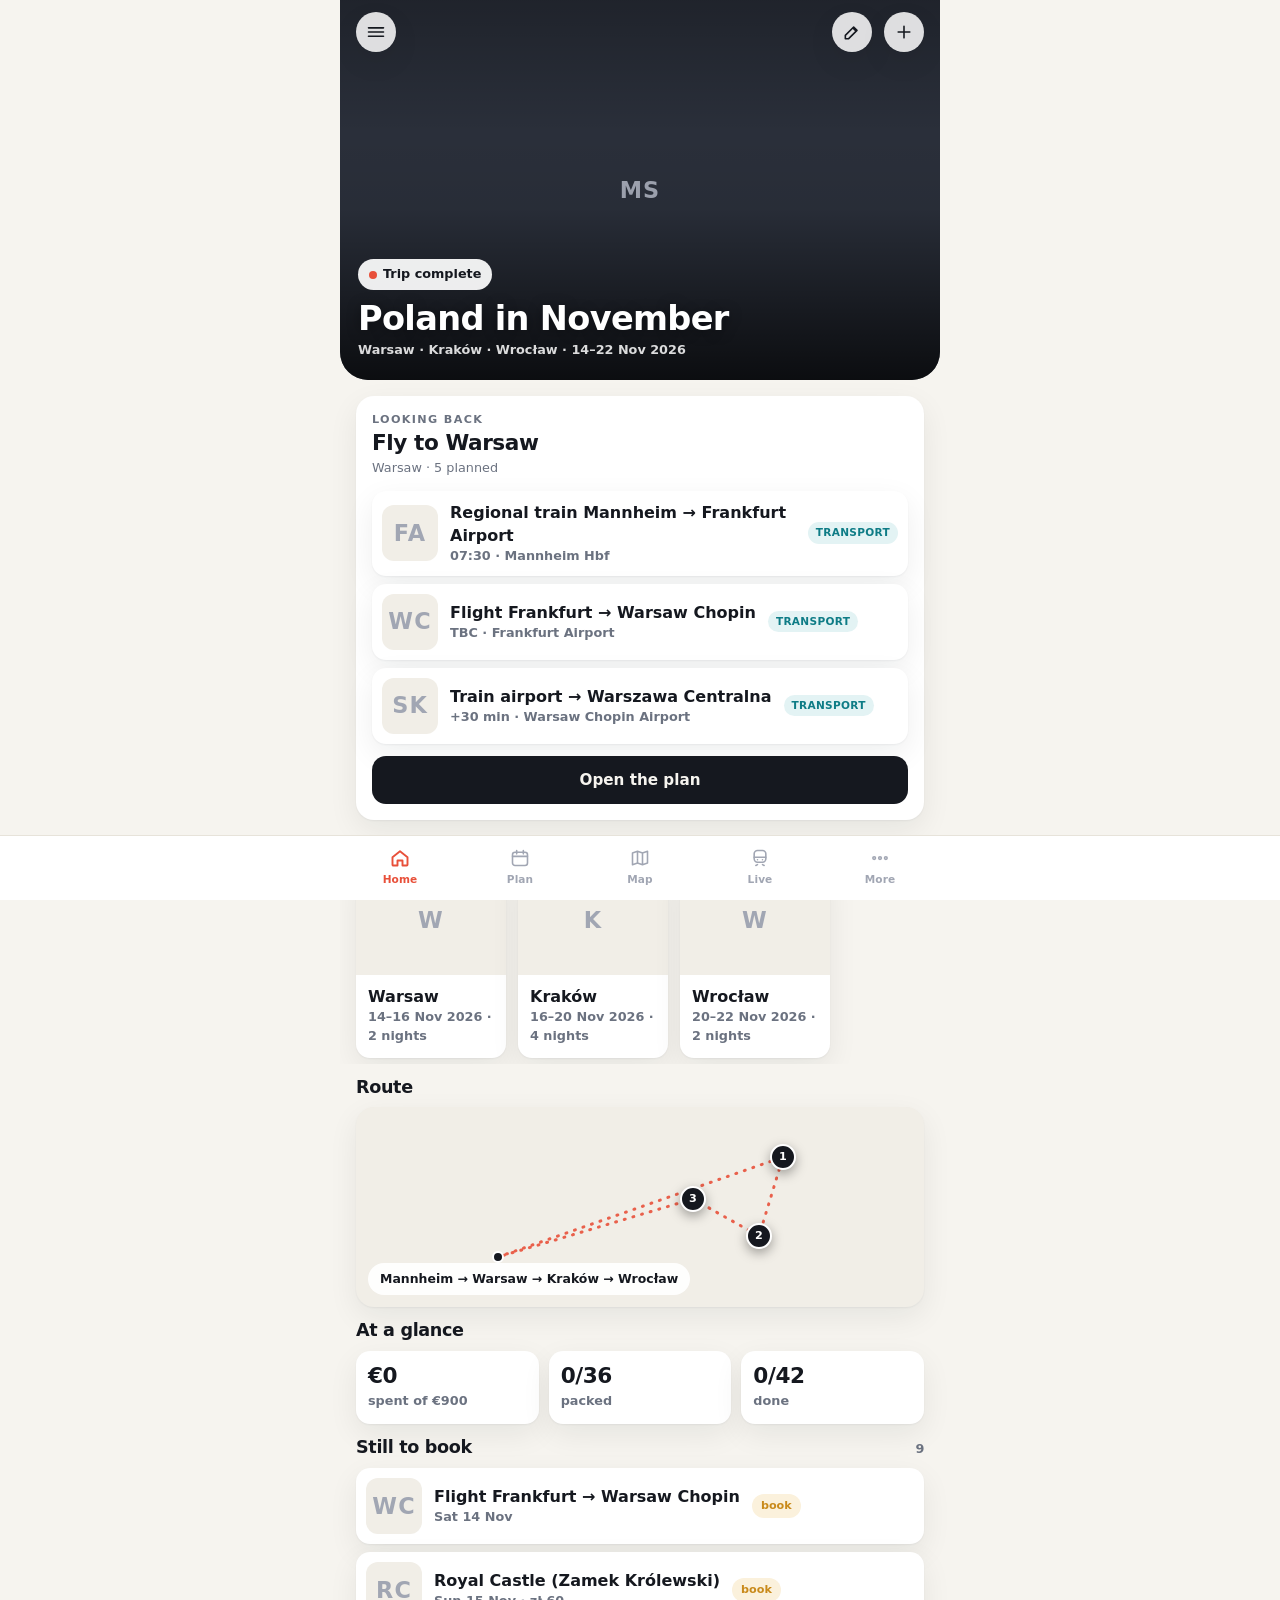
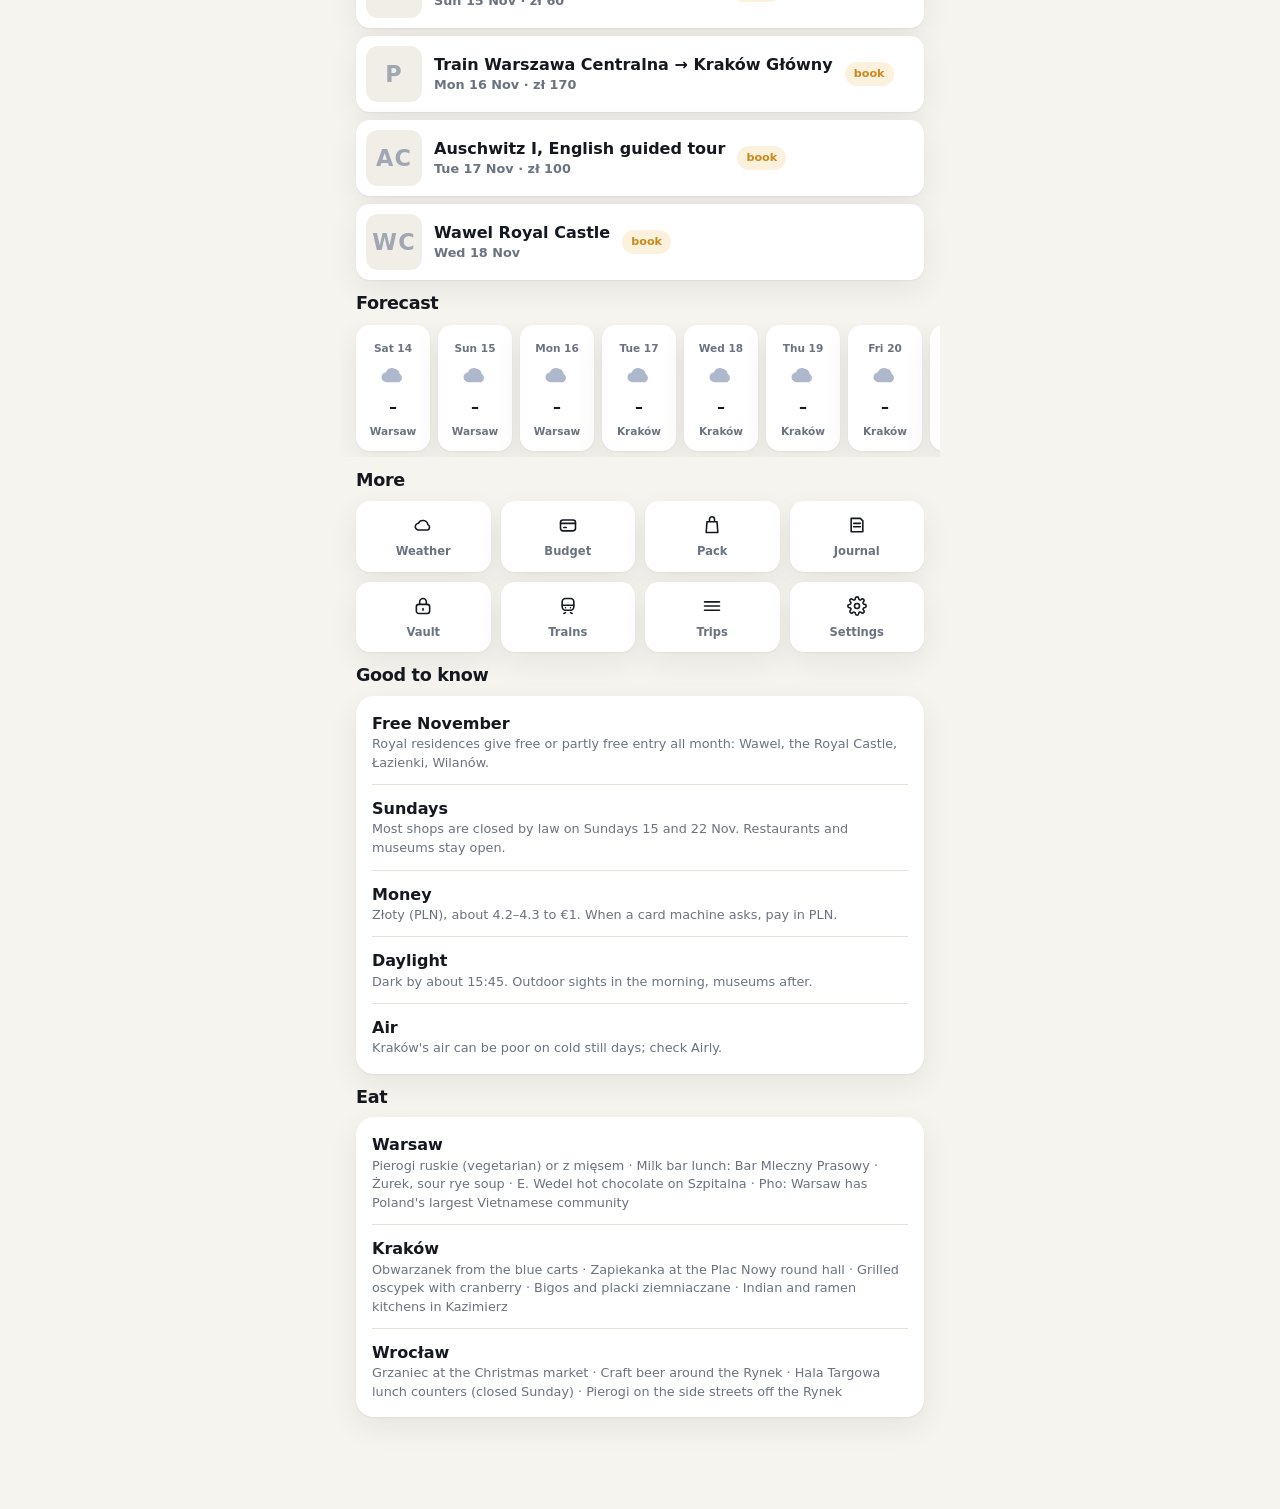
==== index.html @ 37c2f6b8 "Wayfarer travel planner PWA Co-Authored-By: Claude Fable 5.1 <noreply@anthropic.com> Claude-Session:" ====
<!doctype html><html lang="en"><head><meta charset="utf-8">
<meta http-equiv="Content-Security-Policy" content="default-src 'none'; script-src 'self' 'sha256-20nQCchB9co0qIjJZRGuk2/Z9VM+kNiyxNV1lvTlZBo=' 'sha256-wwlGykg8PWVD+nwxoqJjxYgs8epiIcvVDVWmEC3IGkA='; style-src 'unsafe-inline' https://fonts.googleapis.com; font-src https://fonts.gstatic.com data:; img-src 'self' data: blob: https://tile.openstreetmap.org https://*.tile.openstreetmap.org https://upload.wikimedia.org; connect-src https://api.open-meteo.com https://geocoding-api.open-meteo.com https://api.transitous.org https://en.wikipedia.org https://upload.wikimedia.org; manifest-src 'self'; worker-src 'self'; base-uri 'none'; form-action 'none'; object-src 'none'; frame-src 'none'; upgrade-insecure-requests">
<meta name="viewport" content="width=device-width,initial-scale=1,viewport-fit=cover"><meta name="mobile-web-app-capable" content="yes"><meta name="apple-mobile-web-app-capable" content="yes"><meta name="apple-mobile-web-app-status-bar-style" content="black-translucent"><meta name="theme-color" content="#F6F4EF"><meta name="referrer" content="no-referrer">
<title>Wayfarer</title>
<link rel="manifest" href="manifest.webmanifest"><link rel="icon" href="icon-192.png"><link rel="apple-touch-icon" href="icon-192.png">
<link rel="preconnect" href="https://fonts.googleapis.com"><link rel="stylesheet" href="https://fonts.googleapis.com/css2?family=Manrope:wght@500;600;700;800&display=swap">
<style>/* required styles */

.leaflet-pane,
.leaflet-tile,
.leaflet-marker-icon,
.leaflet-marker-shadow,
.leaflet-tile-container,
.leaflet-pane > svg,
.leaflet-pane > canvas,
.leaflet-zoom-box,
.leaflet-image-layer,
.leaflet-layer {
	position: absolute;
	left: 0;
	top: 0;
	}
.leaflet-container {
	overflow: hidden;
	}
.leaflet-tile,
.leaflet-marker-icon,
.leaflet-marker-shadow {
	-webkit-user-select: none;
	   -moz-user-select: none;
	        user-select: none;
	  -webkit-user-drag: none;
	}
/* Prevents IE11 from highlighting tiles in blue */
.leaflet-tile::selection {
	background: transparent;
}
/* Safari renders non-retina tile on retina better with this, but Chrome is worse */
.leaflet-safari .leaflet-tile {
	image-rendering: -webkit-optimize-contrast;
	}
/* hack that prevents hw layers "stretching" when loading new tiles */
.leaflet-safari .leaflet-tile-container {
	width: 1600px;
	height: 1600px;
	-webkit-transform-origin: 0 0;
	}
.leaflet-marker-icon,
.leaflet-marker-shadow {
	display: block;
	}
/* .leaflet-container svg: reset svg max-width decleration shipped in Joomla! (joomla.org) 3.x */
/* .leaflet-container img: map is broken in FF if you have max-width: 100% on tiles */
.leaflet-container .leaflet-overlay-pane svg {
	max-width: none !important;
	max-height: none !important;
	}
.leaflet-container .leaflet-marker-pane img,
.leaflet-container .leaflet-shadow-pane img,
.leaflet-container .leaflet-tile-pane img,
.leaflet-container img.leaflet-image-layer,
.leaflet-container .leaflet-tile {
	max-width: none !important;
	max-height: none !important;
	width: auto;
	padding: 0;
	}

.leaflet-container img.leaflet-tile {
	/* See: https://bugs.chromium.org/p/chromium/issues/detail?id=600120 */
	mix-blend-mode: plus-lighter;
}

.leaflet-container.leaflet-touch-zoom {
	-ms-touch-action: pan-x pan-y;
	touch-action: pan-x pan-y;
	}
.leaflet-container.leaflet-touch-drag {
	-ms-touch-action: pinch-zoom;
	/* Fallback for FF which doesn't support pinch-zoom */
	touch-action: none;
	touch-action: pinch-zoom;
}
.leaflet-container.leaflet-touch-drag.leaflet-touch-zoom {
	-ms-touch-action: none;
	touch-action: none;
}
.leaflet-container {
	-webkit-tap-highlight-color: transparent;
}
.leaflet-container a {
	-webkit-tap-highlight-color: rgba(51, 181, 229, 0.4);
}
.leaflet-tile {
	filter: inherit;
	visibility: hidden;
	}
.leaflet-tile-loaded {
	visibility: inherit;
	}
.leaflet-zoom-box {
	width: 0;
	height: 0;
	-moz-box-sizing: border-box;
	     box-sizing: border-box;
	z-index: 800;
	}
/* workaround for https://bugzilla.mozilla.org/show_bug.cgi?id=888319 */
.leaflet-overlay-pane svg {
	-moz-user-select: none;
	}

.leaflet-pane         { z-index: 400; }

.leaflet-tile-pane    { z-index: 200; }
.leaflet-overlay-pane { z-index: 400; }
.leaflet-shadow-pane  { z-index: 500; }
.leaflet-marker-pane  { z-index: 600; }
.leaflet-tooltip-pane   { z-index: 650; }
.leaflet-popup-pane   { z-index: 700; }

.leaflet-map-pane canvas { z-index: 100; }
.leaflet-map-pane svg    { z-index: 200; }

.leaflet-vml-shape {
	width: 1px;
	height: 1px;
	}
.lvml {
	behavior: none;
	display: inline-block;
	position: absolute;
	}


/* control positioning */

.leaflet-control {
	position: relative;
	z-index: 800;
	pointer-events: visiblePainted; /* IE 9-10 doesn't have auto */
	pointer-events: auto;
	}
.leaflet-top,
.leaflet-bottom {
	position: absolute;
	z-index: 1000;
	pointer-events: none;
	}
.leaflet-top {
	top: 0;
	}
.leaflet-right {
	right: 0;
	}
.leaflet-bottom {
	bottom: 0;
	}
.leaflet-left {
	left: 0;
	}
.leaflet-control {
	float: left;
	clear: both;
	}
.leaflet-right .leaflet-control {
	float: right;
	}
.leaflet-top .leaflet-control {
	margin-top: 10px;
	}
.leaflet-bottom .leaflet-control {
	margin-bottom: 10px;
	}
.leaflet-left .leaflet-control {
	margin-left: 10px;
	}
.leaflet-right .leaflet-control {
	margin-right: 10px;
	}


/* zoom and fade animations */

.leaflet-fade-anim .leaflet-popup {
	opacity: 0;
	-webkit-transition: opacity 0.2s linear;
	   -moz-transition: opacity 0.2s linear;
	        transition: opacity 0.2s linear;
	}
.leaflet-fade-anim .leaflet-map-pane .leaflet-popup {
	opacity: 1;
	}
.leaflet-zoom-animated {
	-webkit-transform-origin: 0 0;
	    -ms-transform-origin: 0 0;
	        transform-origin: 0 0;
	}
svg.leaflet-zoom-animated {
	will-change: transform;
}

.leaflet-zoom-anim .leaflet-zoom-animated {
	-webkit-transition: -webkit-transform 0.25s cubic-bezier(0,0,0.25,1);
	   -moz-transition:    -moz-transform 0.25s cubic-bezier(0,0,0.25,1);
	        transition:         transform 0.25s cubic-bezier(0,0,0.25,1);
	}
.leaflet-zoom-anim .leaflet-tile,
.leaflet-pan-anim .leaflet-tile {
	-webkit-transition: none;
	   -moz-transition: none;
	        transition: none;
	}

.leaflet-zoom-anim .leaflet-zoom-hide {
	visibility: hidden;
	}


/* cursors */

.leaflet-interactive {
	cursor: pointer;
	}
.leaflet-grab {
	cursor: -webkit-grab;
	cursor:    -moz-grab;
	cursor:         grab;
	}
.leaflet-crosshair,
.leaflet-crosshair .leaflet-interactive {
	cursor: crosshair;
	}
.leaflet-popup-pane,
.leaflet-control {
	cursor: auto;
	}
.leaflet-dragging .leaflet-grab,
.leaflet-dragging .leaflet-grab .leaflet-interactive,
.leaflet-dragging .leaflet-marker-draggable {
	cursor: move;
	cursor: -webkit-grabbing;
	cursor:    -moz-grabbing;
	cursor:         grabbing;
	}

/* marker & overlays interactivity */
.leaflet-marker-icon,
.leaflet-marker-shadow,
.leaflet-image-layer,
.leaflet-pane > svg path,
.leaflet-tile-container {
	pointer-events: none;
	}

.leaflet-marker-icon.leaflet-interactive,
.leaflet-image-layer.leaflet-interactive,
.leaflet-pane > svg path.leaflet-interactive,
svg.leaflet-image-layer.leaflet-interactive path {
	pointer-events: visiblePainted; /* IE 9-10 doesn't have auto */
	pointer-events: auto;
	}

/* visual tweaks */

.leaflet-container {
	background: #ddd;
	outline-offset: 1px;
	}
.leaflet-container a {
	color: #0078A8;
	}
.leaflet-zoom-box {
	border: 2px dotted #38f;
	background: rgba(255,255,255,0.5);
	}


/* general typography */
.leaflet-container {
	font-family: "Helvetica Neue", Arial, Helvetica, sans-serif;
	font-size: 12px;
	font-size: 0.75rem;
	line-height: 1.5;
	}


/* general toolbar styles */

.leaflet-bar {
	box-shadow: 0 1px 5px rgba(0,0,0,0.65);
	border-radius: 4px;
	}
.leaflet-bar a {
	background-color: #fff;
	border-bottom: 1px solid #ccc;
	width: 26px;
	height: 26px;
	line-height: 26px;
	display: block;
	text-align: center;
	text-decoration: none;
	color: black;
	}
.leaflet-bar a,
.leaflet-control-layers-toggle {
	background-position: 50% 50%;
	background-repeat: no-repeat;
	display: block;
	}
.leaflet-bar a:hover,
.leaflet-bar a:focus {
	background-color: #f4f4f4;
	}
.leaflet-bar a:first-child {
	border-top-left-radius: 4px;
	border-top-right-radius: 4px;
	}
.leaflet-bar a:last-child {
	border-bottom-left-radius: 4px;
	border-bottom-right-radius: 4px;
	border-bottom: none;
	}
.leaflet-bar a.leaflet-disabled {
	cursor: default;
	background-color: #f4f4f4;
	color: #bbb;
	}

.leaflet-touch .leaflet-bar a {
	width: 30px;
	height: 30px;
	line-height: 30px;
	}
.leaflet-touch .leaflet-bar a:first-child {
	border-top-left-radius: 2px;
	border-top-right-radius: 2px;
	}
.leaflet-touch .leaflet-bar a:last-child {
	border-bottom-left-radius: 2px;
	border-bottom-right-radius: 2px;
	}

/* zoom control */

.leaflet-control-zoom-in,
.leaflet-control-zoom-out {
	font: bold 18px 'Lucida Console', Monaco, monospace;
	text-indent: 1px;
	}

.leaflet-touch .leaflet-control-zoom-in, .leaflet-touch .leaflet-control-zoom-out  {
	font-size: 22px;
	}


/* layers control */

.leaflet-control-layers {
	box-shadow: 0 1px 5px rgba(0,0,0,0.4);
	background: #fff;
	border-radius: 5px;
	}
.leaflet-control-layers-toggle {
	background-image: none;
	width: 36px;
	height: 36px;
	}
.leaflet-retina .leaflet-control-layers-toggle {
	background-image: none;
	background-size: 26px 26px;
	}
.leaflet-touch .leaflet-control-layers-toggle {
	width: 44px;
	height: 44px;
	}
.leaflet-control-layers .leaflet-control-layers-list,
.leaflet-control-layers-expanded .leaflet-control-layers-toggle {
	display: none;
	}
.leaflet-control-layers-expanded .leaflet-control-layers-list {
	display: block;
	position: relative;
	}
.leaflet-control-layers-expanded {
	padding: 6px 10px 6px 6px;
	color: #333;
	background: #fff;
	}
.leaflet-control-layers-scrollbar {
	overflow-y: scroll;
	overflow-x: hidden;
	padding-right: 5px;
	}
.leaflet-control-layers-selector {
	margin-top: 2px;
	position: relative;
	top: 1px;
	}
.leaflet-control-layers label {
	display: block;
	font-size: 13px;
	font-size: 1.08333em;
	}
.leaflet-control-layers-separator {
	height: 0;
	border-top: 1px solid #ddd;
	margin: 5px -10px 5px -6px;
	}

/* Default icon URLs */
.leaflet-default-icon-path { /* used only in path-guessing heuristic, see L.Icon.Default */
	background-image: none;
	}


/* attribution and scale controls */

.leaflet-container .leaflet-control-attribution {
	background: #fff;
	background: rgba(255, 255, 255, 0.8);
	margin: 0;
	}
.leaflet-control-attribution,
.leaflet-control-scale-line {
	padding: 0 5px;
	color: #333;
	line-height: 1.4;
	}
.leaflet-control-attribution a {
	text-decoration: none;
	}
.leaflet-control-attribution a:hover,
.leaflet-control-attribution a:focus {
	text-decoration: underline;
	}
.leaflet-attribution-flag {
	display: inline !important;
	vertical-align: baseline !important;
	width: 1em;
	height: 0.6669em;
	}
.leaflet-left .leaflet-control-scale {
	margin-left: 5px;
	}
.leaflet-bottom .leaflet-control-scale {
	margin-bottom: 5px;
	}
.leaflet-control-scale-line {
	border: 2px solid #777;
	border-top: none;
	line-height: 1.1;
	padding: 2px 5px 1px;
	white-space: nowrap;
	-moz-box-sizing: border-box;
	     box-sizing: border-box;
	background: rgba(255, 255, 255, 0.8);
	text-shadow: 1px 1px #fff;
	}
.leaflet-control-scale-line:not(:first-child) {
	border-top: 2px solid #777;
	border-bottom: none;
	margin-top: -2px;
	}
.leaflet-control-scale-line:not(:first-child):not(:last-child) {
	border-bottom: 2px solid #777;
	}

.leaflet-touch .leaflet-control-attribution,
.leaflet-touch .leaflet-control-layers,
.leaflet-touch .leaflet-bar {
	box-shadow: none;
	}
.leaflet-touch .leaflet-control-layers,
.leaflet-touch .leaflet-bar {
	border: 2px solid rgba(0,0,0,0.2);
	background-clip: padding-box;
	}


/* popup */

.leaflet-popup {
	position: absolute;
	text-align: center;
	margin-bottom: 20px;
	}
.leaflet-popup-content-wrapper {
	padding: 1px;
	text-align: left;
	border-radius: 12px;
	}
.leaflet-popup-content {
	margin: 13px 24px 13px 20px;
	line-height: 1.3;
	font-size: 13px;
	font-size: 1.08333em;
	min-height: 1px;
	}
.leaflet-popup-content p {
	margin: 17px 0;
	margin: 1.3em 0;
	}
.leaflet-popup-tip-container {
	width: 40px;
	height: 20px;
	position: absolute;
	left: 50%;
	margin-top: -1px;
	margin-left: -20px;
	overflow: hidden;
	pointer-events: none;
	}
.leaflet-popup-tip {
	width: 17px;
	height: 17px;
	padding: 1px;

	margin: -10px auto 0;
	pointer-events: auto;

	-webkit-transform: rotate(45deg);
	   -moz-transform: rotate(45deg);
	    -ms-transform: rotate(45deg);
	        transform: rotate(45deg);
	}
.leaflet-popup-content-wrapper,
.leaflet-popup-tip {
	background: white;
	color: #333;
	box-shadow: 0 3px 14px rgba(0,0,0,0.4);
	}
.leaflet-container a.leaflet-popup-close-button {
	position: absolute;
	top: 0;
	right: 0;
	border: none;
	text-align: center;
	width: 24px;
	height: 24px;
	font: 16px/24px Tahoma, Verdana, sans-serif;
	color: #757575;
	text-decoration: none;
	background: transparent;
	}
.leaflet-container a.leaflet-popup-close-button:hover,
.leaflet-container a.leaflet-popup-close-button:focus {
	color: #585858;
	}
.leaflet-popup-scrolled {
	overflow: auto;
	}

.leaflet-oldie .leaflet-popup-content-wrapper {
	-ms-zoom: 1;
	}
.leaflet-oldie .leaflet-popup-tip {
	width: 24px;
	margin: 0 auto;

	-ms-filter: "progid:DXImageTransform.Microsoft.Matrix(M11=0.70710678, M12=0.70710678, M21=-0.70710678, M22=0.70710678)";
	filter: progid:DXImageTransform.Microsoft.Matrix(M11=0.70710678, M12=0.70710678, M21=-0.70710678, M22=0.70710678);
	}

.leaflet-oldie .leaflet-control-zoom,
.leaflet-oldie .leaflet-control-layers,
.leaflet-oldie .leaflet-popup-content-wrapper,
.leaflet-oldie .leaflet-popup-tip {
	border: 1px solid #999;
	}


/* div icon */

.leaflet-div-icon {
	background: #fff;
	border: 1px solid #666;
	}


/* Tooltip */
/* Base styles for the element that has a tooltip */
.leaflet-tooltip {
	position: absolute;
	padding: 6px;
	background-color: #fff;
	border: 1px solid #fff;
	border-radius: 3px;
	color: #222;
	white-space: nowrap;
	-webkit-user-select: none;
	-moz-user-select: none;
	-ms-user-select: none;
	user-select: none;
	pointer-events: none;
	box-shadow: 0 1px 3px rgba(0,0,0,0.4);
	}
.leaflet-tooltip.leaflet-interactive {
	cursor: pointer;
	pointer-events: auto;
	}
.leaflet-tooltip-top:before,
.leaflet-tooltip-bottom:before,
.leaflet-tooltip-left:before,
.leaflet-tooltip-right:before {
	position: absolute;
	pointer-events: none;
	border: 6px solid transparent;
	background: transparent;
	content: "";
	}

/* Directions */

.leaflet-tooltip-bottom {
	margin-top: 6px;
}
.leaflet-tooltip-top {
	margin-top: -6px;
}
.leaflet-tooltip-bottom:before,
.leaflet-tooltip-top:before {
	left: 50%;
	margin-left: -6px;
	}
.leaflet-tooltip-top:before {
	bottom: 0;
	margin-bottom: -12px;
	border-top-color: #fff;
	}
.leaflet-tooltip-bottom:before {
	top: 0;
	margin-top: -12px;
	margin-left: -6px;
	border-bottom-color: #fff;
	}
.leaflet-tooltip-left {
	margin-left: -6px;
}
.leaflet-tooltip-right {
	margin-left: 6px;
}
.leaflet-tooltip-left:before,
.leaflet-tooltip-right:before {
	top: 50%;
	margin-top: -6px;
	}
.leaflet-tooltip-left:before {
	right: 0;
	margin-right: -12px;
	border-left-color: #fff;
	}
.leaflet-tooltip-right:before {
	left: 0;
	margin-left: -12px;
	border-right-color: #fff;
	}

/* Printing */

@media print {
	/* Prevent printers from removing background-images of controls. */
	.leaflet-control {
		-webkit-print-color-adjust: exact;
		print-color-adjust: exact;
		}
	}
</style>
<style>/* Wayfarer — light, photo-led app shell. Palette: paper, ink, coral accent, teal for transport. Type: Manrope. */
:root{
  --bg:#F6F4EF; --surface:#FFFFFF; --surface2:#F1EEE7; --ink:#15181F; --muted:#6B7280; --faint:#A1A6B3; --line:#E7E3DA;
  --accent:#E8503A; --accent-ink:#FFFFFF; --accent-soft:#FDECE8; --teal:#0E7C86; --teal-soft:#E3F3F4; --gold:#C98A1B; --gold-soft:#FBF1DC; --green:#2E8B57; --green-soft:#E4F3EA; --violet:#6D5BD0; --violet-soft:#ECE9FA;
  --shadow:0 1px 2px rgba(21,24,31,.05),0 10px 30px rgba(21,24,31,.07); --shadow-lg:0 20px 50px rgba(21,24,31,.16);
  --font:"Manrope","Avenir Next","Segoe UI",system-ui,sans-serif; --r:18px; --r2:14px; --nav:64px;
  color-scheme:light;
}
@media (prefers-color-scheme:dark){:root:not([data-theme="light"]){--bg:#0F1115;--surface:#181B22;--surface2:#21252E;--ink:#F3F4F6;--muted:#A3A8B5;--faint:#6B7080;--line:#2A2F3A;--accent:#FF6B57;--accent-ink:#1A0A07;--accent-soft:#3A1F1A;--teal:#4CC3CD;--teal-soft:#13353A;--gold:#F0B34A;--gold-soft:#3A2D12;--green:#5FCB8A;--green-soft:#15301F;--violet:#A79BFF;--violet-soft:#26224A;--shadow:0 1px 2px rgba(0,0,0,.3),0 10px 30px rgba(0,0,0,.35);--shadow-lg:0 20px 50px rgba(0,0,0,.5);color-scheme:dark}}
:root[data-theme="dark"]{--bg:#0F1115;--surface:#181B22;--surface2:#21252E;--ink:#F3F4F6;--muted:#A3A8B5;--faint:#6B7080;--line:#2A2F3A;--accent:#FF6B57;--accent-ink:#1A0A07;--accent-soft:#3A1F1A;--teal:#4CC3CD;--teal-soft:#13353A;--gold:#F0B34A;--gold-soft:#3A2D12;--green:#5FCB8A;--green-soft:#15301F;--violet:#A79BFF;--violet-soft:#26224A;--shadow:0 1px 2px rgba(0,0,0,.3),0 10px 30px rgba(0,0,0,.35);--shadow-lg:0 20px 50px rgba(0,0,0,.5);color-scheme:dark}

*{box-sizing:border-box}
html,body{margin:0;height:100%;background:var(--bg);color:var(--ink)}
body{font-family:var(--font);font-size:15px;line-height:1.45;overflow-x:hidden;-webkit-tap-highlight-color:transparent;-webkit-font-smoothing:antialiased}
img{max-width:100%}[hidden]{display:none!important}
a{color:var(--teal);text-decoration:none;font-weight:600}
button{font:inherit;color:inherit;background:none;border:0;padding:0;cursor:pointer}
input,textarea,select{font:inherit;color:var(--ink);background:var(--surface2);border:1.5px solid transparent;border-radius:12px;padding:12px 13px;width:100%;min-width:0}
input:focus,textarea:focus,select:focus{outline:none;border-color:var(--ink);background:var(--surface)}
button:focus-visible,a:focus-visible,[tabindex]:focus-visible{outline:2px solid var(--accent);outline-offset:2px}
textarea{resize:vertical;min-height:90px}
h1,h2,h3,h4{margin:0;font-weight:800;line-height:1.12;text-wrap:balance;letter-spacing:-.02em}
h1{font-size:1.9rem}h2{font-size:1.35rem}h3{font-size:1.05rem}
small,.small{font-size:.8rem;color:var(--muted)}
.num{font-variant-numeric:tabular-nums}
.eyebrow{font-size:.7rem;letter-spacing:.12em;text-transform:uppercase;color:var(--muted);font-weight:700}

.app{position:relative;min-height:100%;display:flex;flex-direction:column}
.view{display:none;flex:1;padding-left:max(16px,env(safe-area-inset-left,0px));padding-right:max(16px,env(safe-area-inset-right,0px));padding-block:calc(10px + env(safe-area-inset-top,0px)) calc(var(--nav) + 28px + env(safe-area-inset-bottom,0px));max-width:600px;margin:0 auto;width:100%}
.view.on{display:block;animation:fade .22s ease}
.view.bleed{padding-left:0;padding-right:0;padding-top:0}
.view.bleed>.pad{padding-left:max(16px,env(safe-area-inset-left,0px));padding-right:max(16px,env(safe-area-inset-right,0px))}
@keyframes fade{from{opacity:0;transform:translateY(4px)}to{opacity:1;transform:none}}

/* top bar */
.top{display:flex;align-items:center;justify-content:space-between;gap:10px;margin-bottom:14px;min-height:44px}
.top .brand{font-weight:800;font-size:1.3rem;letter-spacing:-.02em}
.top .brand small{display:block;font-weight:500;color:var(--muted);font-size:.78rem;letter-spacing:0}
.ibtn{width:40px;height:40px;border-radius:50%;display:inline-grid;place-items:center;background:var(--surface);box-shadow:var(--shadow);color:var(--ink);flex:none}
.ibtn svg,.nav svg,.quick svg{width:20px;height:20px;fill:none;stroke:currentColor;stroke-width:1.9;stroke-linecap:round;stroke-linejoin:round}
.ibtn.accent{background:var(--accent);color:var(--accent-ink)}
.ibtn.glass{background:rgba(255,255,255,.85);color:#15181F;backdrop-filter:blur(10px)}

/* bottom nav */
.nav{position:fixed;left:0;right:0;bottom:0;z-index:20;background:var(--surface);border-top:1px solid var(--line);padding-bottom:env(safe-area-inset-bottom,0px);padding-left:max(0px,env(safe-area-inset-left,0px));padding-right:max(0px,env(safe-area-inset-right,0px))}
.nav .in{max-width:600px;margin:0 auto;display:grid;grid-template-columns:repeat(5,1fr);height:var(--nav)}
.nav button{display:flex;flex-direction:column;align-items:center;justify-content:center;gap:4px;font-size:.66rem;font-weight:700;color:var(--faint);letter-spacing:.01em}
.nav button.on{color:var(--accent)}
.nav button.on svg{stroke-width:2.3}

/* FAB */
.fab{position:fixed;right:max(18px,env(safe-area-inset-right,0px));bottom:calc(var(--nav) + 18px + env(safe-area-inset-bottom,0px));z-index:19;width:56px;height:56px;border-radius:18px;background:var(--accent);color:var(--accent-ink);display:grid;place-items:center;box-shadow:0 10px 24px rgba(232,80,58,.4)}
.fab svg{width:24px;height:24px;fill:none;stroke:currentColor;stroke-width:2.4;stroke-linecap:round}

/* surfaces */
.card{background:var(--surface);border-radius:var(--r);padding:16px;box-shadow:var(--shadow)}
.card+.card,.card+.sec,.sec+.card,.sec+.sec{margin-top:14px}
.sec{margin-top:22px}
.sec h3{margin-bottom:10px;display:flex;align-items:baseline;justify-content:space-between;gap:8px;font-size:1.1rem}
.sec h3 small{font-weight:600}
.row{display:flex;align-items:center;gap:12px;min-width:0}
.row>.grow{flex:1;min-width:0}
.pill{display:inline-flex;align-items:center;gap:4px;font-size:.7rem;font-weight:700;padding:4px 9px;border-radius:999px;background:var(--surface2);color:var(--muted);white-space:nowrap}
.pill.ok{background:var(--green-soft);color:var(--green)}.pill.warn{background:var(--gold-soft);color:var(--gold)}.pill.no{background:var(--accent-soft);color:var(--accent)}.pill.teal{background:var(--teal-soft);color:var(--teal)}.pill.dark{background:var(--ink);color:var(--bg)}
.btn{white-space:nowrap;display:inline-flex;align-items:center;justify-content:center;gap:8px;background:var(--ink);color:var(--bg);border-radius:14px;padding:13px 18px;font-weight:800;font-size:.95rem}
.btn.accent{background:var(--accent);color:var(--accent-ink)}
.btn.ghost{background:var(--surface2);color:var(--ink);font-weight:700}
.btn.danger{background:var(--accent-soft);color:var(--accent);font-weight:700}
.btn.full{width:100%}
.btn.sm{padding:9px 13px;font-size:.84rem;border-radius:11px}
.lnk{color:var(--teal);font-weight:700;font-size:.86rem;white-space:nowrap}
.chips{display:flex;gap:8px;overflow-x:auto;padding:2px 2px 6px;scrollbar-width:none}.chips::-webkit-scrollbar{display:none}
.chips button{flex:none;background:var(--surface);border-radius:999px;padding:9px 14px;font-size:.84rem;font-weight:700;color:var(--muted);box-shadow:var(--shadow)}
.chips button.on{background:var(--ink);color:var(--bg)}
.empty{color:var(--muted);text-align:center;padding:28px 12px;font-size:.92rem}
.empty b{display:block;font-size:1.15rem;color:var(--ink);margin-bottom:6px}
.grid2{display:grid;grid-template-columns:1fr 1fr;gap:12px}
.stats{display:grid;grid-template-columns:repeat(3,1fr);gap:10px}
.stat{background:var(--surface);border-radius:var(--r2);padding:14px 12px;box-shadow:var(--shadow);text-align:left}
.stat b{display:block;font-size:1.35rem;font-weight:800;line-height:1;letter-spacing:-.02em}
.stat small{display:block;margin-top:5px;font-weight:600}
.toast{position:fixed;left:50%;bottom:calc(var(--nav) + 18px + env(safe-area-inset-bottom,0px));transform:translateX(-50%) translateY(20px);background:var(--ink);color:var(--bg);padding:10px 16px;border-radius:999px;font-weight:700;font-size:.88rem;opacity:0;transition:.25s;z-index:40;pointer-events:none;max-width:90vw;text-align:center}
.toast.show{opacity:1;transform:translateX(-50%)}

/* photos */
.ph{position:relative;background:var(--surface2);overflow:hidden}
.ph img{position:absolute;inset:0;width:100%;height:100%;object-fit:cover;opacity:0;transition:opacity .5s}
.ph img.ok{opacity:1}
.ph .ini{position:absolute;inset:0;display:grid;place-items:center;font-weight:800;color:var(--faint);font-size:1.4rem;letter-spacing:.05em}
.ph .credit{position:absolute;right:8px;bottom:6px;font-size:.6rem;color:rgba(255,255,255,.75);background:rgba(0,0,0,.35);padding:2px 6px;border-radius:6px;font-weight:500}

/* sheet */
.sheet-bg{position:fixed;inset:0;background:rgba(21,24,31,.45);z-index:30;display:none;align-items:flex-end;justify-content:center}
.sheet-bg.on{display:flex}
.sheet{background:var(--surface);width:100%;max-width:600px;max-height:90vh;overflow:auto;border-radius:24px 24px 0 0;padding:14px max(18px,env(safe-area-inset-left,0px)) calc(20px + env(safe-area-inset-bottom,0px)) max(18px,env(safe-area-inset-right,0px));animation:up .26s cubic-bezier(.2,.8,.2,1)}
@keyframes up{from{transform:translateY(40px);opacity:0}to{transform:none;opacity:1}}
.sheet .grab{width:40px;height:5px;border-radius:3px;background:var(--line);margin:0 auto 16px}
.sheet h2{margin-bottom:14px}
.f{display:flex;flex-direction:column;gap:6px;margin-bottom:12px}
.f label{font-size:.76rem;font-weight:700;color:var(--muted);letter-spacing:.02em}
.in2{display:grid;grid-template-columns:1fr 1fr;gap:10px}
.sheet .acts{display:flex;gap:10px;margin-top:8px}
.sheet .acts .btn{flex:1}

/* HOME */
.hero{position:relative;height:340px;color:#fff}
.hero .ph{position:absolute;inset:0;background:#2A2F3A}
.hero::after{content:"";position:absolute;inset:0;background:linear-gradient(180deg,rgba(0,0,0,.25) 0%,rgba(0,0,0,0) 35%,rgba(0,0,0,.05) 55%,rgba(0,0,0,.72) 100%)}
.hero .hd{position:absolute;top:calc(12px + env(safe-area-inset-top,0px));left:max(16px,env(safe-area-inset-left,0px));right:max(16px,env(safe-area-inset-right,0px));display:flex;justify-content:space-between;align-items:center;z-index:2}
.hero .cap{position:absolute;left:max(18px,env(safe-area-inset-left,0px));right:max(18px,env(safe-area-inset-right,0px));bottom:20px;z-index:2}
.hero .cap h1{font-size:2.1rem;color:#fff;text-shadow:0 2px 14px rgba(0,0,0,.4)}
.hero .cap small{display:block;color:rgba(255,255,255,.85);font-weight:600;margin-top:4px}
.hero .chip{display:inline-flex;align-items:center;gap:6px;background:rgba(255,255,255,.92);color:#15181F;font-weight:800;font-size:.8rem;padding:6px 11px;border-radius:999px;margin-bottom:10px}
.hero .chip i{width:8px;height:8px;border-radius:50%;background:var(--accent);display:inline-block}
.today{display:flex;gap:14px;align-items:center}
.today .wx{display:flex;flex-direction:column;align-items:center;min-width:64px}
.today .wx svg{width:40px;height:40px}
.today .wx b{font-size:1.1rem;font-weight:800}
.stops{display:flex;gap:12px;overflow-x:auto;scrollbar-width:none;padding:2px 0 6px;margin:0 -16px;padding-inline:16px}.stops::-webkit-scrollbar{display:none}
.stopc{position:relative;flex:none;width:150px;border-radius:var(--r2);overflow:hidden;background:var(--surface);box-shadow:var(--shadow);text-align:left;color:inherit}
.stopc .ph{height:110px}
.stopc .ph .n{position:absolute;left:8px;top:8px;width:24px;height:24px;border-radius:50%;background:#fff;color:#15181F;display:grid;place-items:center;font-size:.72rem;font-weight:800}
.stopc .m{padding:10px 12px 12px}
.stopc .m b{display:block;font-weight:800}
.stopc .m small{display:block;font-weight:600}
.mini{height:200px;border-radius:var(--r);overflow:hidden;position:relative;box-shadow:var(--shadow);background:var(--surface2)}
.mini .leaflet-container{height:100%}
.mini .ov{position:absolute;left:12px;bottom:12px;z-index:500;background:rgba(255,255,255,.92);color:#15181F;border-radius:999px;padding:7px 12px;font-size:.78rem;font-weight:800}
.mini .tap{position:absolute;inset:0;z-index:501;background:transparent}
.quick{display:grid;grid-template-columns:repeat(4,1fr);gap:10px}
.quick button{background:var(--surface);border-radius:var(--r2);padding:14px 6px 12px;display:flex;flex-direction:column;align-items:center;gap:8px;font-size:.72rem;font-weight:700;color:var(--muted);box-shadow:var(--shadow)}
.quick button svg{stroke:var(--ink)}
.nxt{display:flex;gap:12px;align-items:center;background:var(--surface);border-radius:var(--r2);padding:10px;box-shadow:var(--shadow);text-align:left;width:100%;color:inherit}
.nxt+.nxt{margin-top:8px}
.nxt .ph{width:56px;height:56px;border-radius:12px;flex:none}
.nxt b{display:block;font-weight:800}
.nxt small{display:block;font-weight:600}

/* trips list */
.tripcard{position:relative;display:block;width:100%;height:210px;border-radius:var(--r);overflow:hidden;box-shadow:var(--shadow);color:#fff;text-align:left;margin-bottom:14px}
.tripcard .ph{position:absolute;inset:0}
.tripcard::after{content:"";position:absolute;inset:0;background:linear-gradient(180deg,rgba(0,0,0,0) 30%,rgba(0,0,0,.75))}
.tripcard .m{position:absolute;left:16px;right:16px;bottom:16px;z-index:2}
.tripcard h2{color:#fff;font-size:1.5rem}
.tripcard small{color:rgba(255,255,255,.85);font-weight:600;display:block;margin-top:3px}
.tripcard .pill{position:absolute;top:12px;left:12px;z-index:2;background:rgba(255,255,255,.92);color:#15181F}

/* PLAN */
.days{display:flex;gap:8px;overflow-x:auto;scrollbar-width:none;margin:0 -16px 16px;padding:4px 16px}.days::-webkit-scrollbar{display:none}
.days button{flex:none;min-width:56px;border-radius:16px;padding:9px 6px;background:var(--surface);box-shadow:var(--shadow);text-align:center;color:var(--muted)}
.days button b{display:block;font-size:1.2rem;color:var(--ink);font-weight:800;line-height:1.1}
.days button small{display:block;font-size:.62rem;text-transform:uppercase;letter-spacing:.06em;font-weight:700}
.days button.on{background:var(--ink)}.days button.on b,.days button.on small{color:var(--bg)}
.days button.today{box-shadow:0 0 0 2px var(--accent),var(--shadow)}
.dayhead{display:flex;align-items:flex-end;justify-content:space-between;gap:10px;margin-bottom:14px}
.dayhead h2{font-size:1.5rem}
.dayhead small{display:block;margin-top:3px;font-weight:600}
.stay{display:flex;gap:12px;align-items:center;background:var(--violet-soft);border-radius:var(--r2);padding:12px 14px;margin-bottom:14px}
.stay .ic{width:36px;height:36px;border-radius:10px;background:var(--surface);display:grid;place-items:center;color:var(--violet);flex:none}
.stay .ic svg{width:18px;height:18px;fill:none;stroke:currentColor;stroke-width:2;stroke-linecap:round;stroke-linejoin:round}
.stay b{display:block;font-weight:800}.stay small{font-weight:600}
.tl{list-style:none;margin:0;padding:0 0 0 22px;position:relative}
.tl::before{content:"";position:absolute;left:5px;top:10px;bottom:10px;width:2px;background:var(--line);border-radius:2px}
.act{position:relative;display:flex;gap:12px;background:var(--surface);border-radius:var(--r2);padding:12px;box-shadow:var(--shadow);margin-bottom:12px;transition:transform .2s,opacity .2s}
.act::before{content:"";position:absolute;left:-22px;top:22px;width:12px;height:12px;border-radius:50%;background:var(--surface);border:3px solid var(--accent)}
.act.transport::before{border-color:var(--teal)}.act.food::before{border-color:var(--gold)}.act.stay::before{border-color:var(--violet)}.act.walk::before{border-color:var(--green)}.act.other::before{border-color:var(--faint)}
.act.done{opacity:.55}.act.done .title{text-decoration:line-through}
.act .ph{width:72px;height:72px;border-radius:12px;flex:none}
.act .bd{flex:1;min-width:0}
.act .tm{display:flex;gap:6px;align-items:center;flex-wrap:wrap;margin-bottom:3px}
.act .tm time{font-weight:800;font-size:.86rem;color:var(--ink)}
.act .title{font-weight:800;font-size:1rem;line-height:1.25}
.act .note{color:var(--muted);font-size:.84rem;margin-top:4px;display:-webkit-box;-webkit-line-clamp:2;-webkit-box-orient:vertical;overflow:hidden}
.act .lk{margin-top:8px;display:flex;gap:12px;flex-wrap:wrap}
.act .lk a,.act .lk button{font-size:.8rem;font-weight:700;color:var(--teal)}
.act .ctl{display:flex;flex-direction:column;gap:6px;align-items:center;flex:none}
.act .ctl button{width:32px;height:32px;border-radius:10px;background:var(--surface2);display:grid;place-items:center;color:var(--muted)}
.act .ctl button svg{width:16px;height:16px;fill:none;stroke:currentColor;stroke-width:2.2;stroke-linecap:round;stroke-linejoin:round}
.act .ctl .chk.on{background:var(--green);color:#fff}
.cat{display:inline-flex;align-items:center;gap:4px;font-size:.66rem;font-weight:800;padding:3px 8px;border-radius:999px;letter-spacing:.03em;text-transform:uppercase}
.cat.transport{background:var(--teal-soft);color:var(--teal)}.cat.sight{background:var(--accent-soft);color:var(--accent)}.cat.food{background:var(--gold-soft);color:var(--gold)}.cat.stay{background:var(--violet-soft);color:var(--violet)}.cat.walk{background:var(--green-soft);color:var(--green)}.cat.other{background:var(--surface2);color:var(--muted)}
.act.drag{opacity:.4}

/* MAP */
#map{position:fixed;inset:0;bottom:var(--nav);z-index:1;background:var(--surface2)}
.mapui{position:fixed;left:0;right:0;top:calc(10px + env(safe-area-inset-top,0px));z-index:5;padding:0 max(14px,env(safe-area-inset-left,0px)) 0 max(14px,env(safe-area-inset-right,0px));pointer-events:none}
.mapui>*{pointer-events:auto}
.mapui .chips button{box-shadow:0 2px 10px rgba(0,0,0,.18)}
.mapcards{position:fixed;left:0;right:0;bottom:calc(var(--nav) + 12px + env(safe-area-inset-bottom,0px));z-index:5;display:flex;gap:10px;overflow-x:auto;scroll-snap-type:x mandatory;padding:0 16px 4px;scrollbar-width:none}.mapcards::-webkit-scrollbar{display:none}
.mapc{flex:none;width:min(78vw,300px);scroll-snap-align:center;background:var(--surface);border-radius:var(--r2);padding:10px;display:flex;gap:10px;align-items:center;box-shadow:var(--shadow-lg);text-align:left;color:inherit}
.mapc .ph{width:64px;height:64px;border-radius:12px;flex:none}
.mapc b{display:block;font-weight:800;line-height:1.2}
.mapc small{display:block;font-weight:600;margin-top:2px}
.mapc.on{outline:2px solid var(--accent)}
.leaflet-container{font-family:var(--font)}
.mk{width:30px;height:30px;border-radius:50% 50% 50% 0;transform:rotate(-45deg);background:var(--accent);border:2.5px solid #fff;box-shadow:0 4px 12px rgba(0,0,0,.35);display:grid;place-items:center}
.mk i{transform:rotate(45deg);font-style:normal;font-weight:800;font-size:.7rem;color:#fff}
.mk.transport{background:var(--teal)}.mk.food{background:var(--gold)}.mk.stay{background:var(--violet)}.mk.walk{background:var(--green)}.mk.other{background:var(--faint)}
.mk.city{width:26px;height:26px;border-radius:50%;transform:none;background:#15181F;border-color:#fff}
.mk.city i{transform:none;font-size:.7rem}
.leaflet-popup-content-wrapper{border-radius:14px;box-shadow:var(--shadow-lg);font-family:var(--font)}
.leaflet-popup-content{margin:12px 14px;font-size:.88rem}
.leaflet-control-attribution{font-size:.62rem!important}
.leaflet-bar a{color:#15181F!important}

/* weather */
.wxs{display:flex;gap:8px;overflow-x:auto;scrollbar-width:none;margin:0 -16px;padding:2px 16px 6px}.wxs::-webkit-scrollbar{display:none}
.wxs .d{flex:none;width:74px;background:var(--surface);border-radius:var(--r2);padding:10px 6px;text-align:center;box-shadow:var(--shadow);color:inherit}
.wxs .d svg{width:30px;height:30px}
.wxs .d b{display:block;font-weight:800}
.wxs .d small{font-size:.66rem;font-weight:700}
.wxc{background:var(--surface);border-radius:var(--r);padding:14px;box-shadow:var(--shadow)}
.wxc+.wxc{margin-top:12px}
.wxc .h{display:flex;gap:12px;align-items:center}
.wxc .h svg{width:44px;height:44px;flex:none}
.wxc .h .t{margin-left:auto;font-size:1.6rem;font-weight:800;white-space:nowrap}
.wxc .h .t small{font-size:.8rem;font-weight:600}
.wxc .stats{display:grid;grid-template-columns:repeat(4,1fr);gap:6px;margin-top:12px}
.wxc .stats div{font-size:.68rem;color:var(--muted);font-weight:700}.wxc .stats b{display:block;color:var(--ink);font-size:.9rem}
.layers{display:flex;flex-wrap:wrap;gap:6px;margin-top:10px}
.layers span{font-size:.76rem;font-weight:700;padding:5px 10px;border-radius:999px;background:var(--surface2)}
.layers .shell{background:var(--teal-soft);color:var(--teal)}.layers .feet{background:var(--green-soft);color:var(--green)}.layers .acc{background:var(--accent-soft);color:var(--accent)}.layers .mid{background:var(--gold-soft);color:var(--gold)}

/* live */
.rt{position:relative;padding-left:30px}
.rt::before{content:"";position:absolute;left:8px;top:22px;bottom:22px;width:3px;border-radius:2px;background:linear-gradient(var(--accent),var(--teal))}
.stop{position:relative;display:flex;align-items:center;justify-content:space-between;gap:10px;min-height:44px}
.stop+.stop{margin-top:14px}
.stop i{position:absolute;left:-29px;top:50%;margin-top:-8px;width:16px;height:16px;border-radius:50%;background:var(--surface);border:3.5px solid var(--accent)}
.stop.dest i{border-color:var(--teal)}
.stop small{display:block;font-size:.72rem;font-weight:700}
.stop b{display:block;font-size:1.2rem;font-weight:800;overflow-wrap:anywhere}
.dd{appearance:none;-webkit-appearance:none;background:var(--surface2) url("data:image/svg+xml,%3Csvg xmlns='http://www.w3.org/2000/svg' width='14' height='14' viewBox='0 0 24 24' fill='none' stroke='%2315181F' stroke-width='3' stroke-linecap='round'%3E%3Cpath d='M6 9l6 6 6-6'/%3E%3C/svg%3E") no-repeat right 14px center;border:1.5px solid var(--line);border-radius:14px;padding:13px 40px 13px 14px;font-variant-numeric:tabular-nums;font-weight:700}
.lb{display:inline-block;font-weight:800;font-size:.78rem;padding:3px 8px;border-radius:7px;min-width:44px;text-align:center;white-space:nowrap;background:var(--accent);color:#fff}
.lb.s{background:var(--green);color:#fff}.lb.f{background:#15181F;color:#fff}.lb.b{background:var(--teal);color:#fff}
.late{color:var(--accent);font-weight:800;font-size:.8em;margin-left:4px}
.itin{list-style:none;margin:10px 0 0;padding:0;display:flex;flex-direction:column;gap:10px}
.itin li{display:grid;grid-template-columns:auto 1fr;gap:10px;align-items:start}
.itin b{display:block;font-weight:700;font-size:.95rem}.itin small{display:block}
.cd{font-size:1.05rem;font-weight:800;color:var(--green);margin:10px 0 0}
.board time{font-weight:800;font-size:2.3rem;line-height:1;font-variant-numeric:tabular-nums;letter-spacing:-.03em}
.board .bt{display:grid;grid-template-columns:1fr auto 1fr;align-items:end;gap:10px;margin:14px 0 8px}
.board .bt small{display:block;margin-top:4px;overflow-wrap:anywhere;font-weight:600}
.board .ar{color:var(--faint);font-size:1.4rem;padding-bottom:20px}
.skel{height:54px;border-radius:14px;background:linear-gradient(90deg,var(--surface2) 0%,var(--surface) 50%,var(--surface2) 100%);background-size:200% 100%;animation:shim 1.2s linear infinite}
@keyframes shim{to{background-position:-200% 0}}
.log{list-style:none;margin:0;padding:12px 12px 12px 42px;position:relative;background:var(--surface);border-radius:var(--r2);box-shadow:var(--shadow)}
.log .nd{display:flex;justify-content:space-between;gap:10px;font-weight:700;font-size:.92rem;position:relative;min-height:22px;align-items:center}
.log .nd::before{content:"";position:absolute;left:-27px;top:50%;margin-top:-7px;width:14px;height:14px;border-radius:50%;background:var(--surface);border:3px solid var(--accent)}
.log .nd time{color:var(--muted);font-weight:700}
.log .sg{display:flex;align-items:center;gap:8px;padding:8px 0;font-size:.82rem;color:var(--muted);position:relative}
.log .sg::before{content:"";position:absolute;left:-22px;top:-4px;bottom:-4px;width:3px;background:var(--accent);opacity:.4;border-radius:2px}

/* budget */
.donut{display:grid;grid-template-columns:140px 1fr;gap:14px;align-items:center}
.donut canvas{width:140px;height:140px}
.donut .big{font-size:1.8rem;font-weight:800;line-height:1;letter-spacing:-.03em}
.bars{display:flex;align-items:flex-end;gap:5px;height:90px;margin-top:12px}
.bars div{flex:1;background:var(--line);border-radius:6px 6px 0 0;min-height:3px;position:relative}
.bars div.has{background:var(--teal)}.bars div.today{background:var(--accent)}
.bars div small{position:absolute;bottom:-16px;left:0;right:0;text-align:center;font-size:.6rem;font-weight:700}
.exp{display:grid;grid-template-columns:auto 1fr auto;gap:10px;align-items:center;padding:11px 0;border-top:1px solid var(--line);width:100%;text-align:left;color:inherit}
.exp:first-child{border-top:0}
.exp b{font-weight:800}.exp small{display:block;font-weight:600}
.exp .amt{font-weight:800;font-size:1.05rem;white-space:nowrap;text-align:right}
.catdot{width:38px;height:38px;border-radius:12px;display:grid;place-items:center;font-size:.7rem;font-weight:800;color:#fff}
.legend{display:flex;flex-direction:column;gap:6px;font-size:.82rem;font-weight:600}
.legend div{display:flex;justify-content:space-between;gap:8px}.legend i{width:9px;height:9px;border-radius:50%;display:inline-block;margin-right:6px}

/* pack */
.ring{width:56px;height:56px;position:relative;flex:none}
.ring svg{width:56px;height:56px;transform:rotate(-90deg)}
.ring circle{fill:none;stroke-width:5}
.ring .bgc{stroke:var(--line)}.ring .fgc{stroke:var(--accent);stroke-linecap:round;transition:stroke-dashoffset .6s}
.ring b{position:absolute;inset:0;display:grid;place-items:center;font-size:.72rem;font-weight:800}
.pk{border-radius:var(--r2);background:var(--surface);margin-bottom:10px;overflow:hidden;box-shadow:var(--shadow)}
.pk>button{width:100%;display:flex;align-items:center;gap:10px;padding:14px;text-align:left;font-weight:800}
.pk>button small{margin-left:auto;font-weight:700}
.pk ul{list-style:none;margin:0;padding:0 8px 8px;display:none}
.pk.open ul{display:block}
.pk li label{display:flex;gap:12px;align-items:flex-start;padding:10px 8px;border-radius:10px}
.pk input[type=checkbox]{width:22px;height:22px;flex:none;accent-color:var(--accent);margin:1px 0 0}
.pk li span{flex:1;font-weight:600}.pk li small{display:block;font-weight:500}
.pk li input[type=checkbox]:checked+span{opacity:.5;text-decoration:line-through}
.tag{font-size:.62rem;font-weight:800;padding:2px 6px;border-radius:5px;background:var(--teal-soft);color:var(--teal);margin-left:6px;vertical-align:middle;text-transform:uppercase}

/* journal */
.jday{background:var(--surface);border-radius:var(--r);padding:14px;margin-bottom:12px;box-shadow:var(--shadow)}
.jday h3{display:flex;justify-content:space-between;align-items:baseline;gap:8px;margin-bottom:8px}
.photos{display:grid;grid-template-columns:repeat(3,1fr);gap:6px;margin-top:10px}
.photos div{position:relative;aspect-ratio:1;border-radius:10px;overflow:hidden;background:var(--surface2)}
.photos img{width:100%;height:100%;object-fit:cover;display:block}
.photos button{position:absolute;top:4px;right:4px;width:24px;height:24px;border-radius:50%;background:rgba(0,0,0,.6);color:#fff;font-size:.8rem;display:grid;place-items:center}
.jday textarea{margin-top:8px}

/* vault */
.lock{text-align:center;padding:30px 10px}
.lock .icon{width:72px;height:72px;border-radius:24px;margin:0 auto 14px;background:var(--surface2);display:grid;place-items:center}
.lock .icon svg{width:34px;height:34px;fill:none;stroke:var(--ink);stroke-width:1.8;stroke-linecap:round;stroke-linejoin:round}
.pin{display:flex;gap:10px;justify-content:center;margin:16px 0}
.pin input{width:200px;text-align:center;font-size:1.5rem;letter-spacing:.4em;padding:12px;font-weight:800}
.vitem{display:grid;grid-template-columns:1fr auto;gap:10px;align-items:center;padding:12px 0;border-top:1px solid var(--line)}
.vitem:first-child{border-top:0}
.vitem b{display:block;font-size:.78rem;color:var(--muted);font-weight:700}
.vitem .v{font-family:ui-monospace,SFMono-Regular,Menlo,monospace;font-size:1rem;overflow-wrap:anywhere;filter:blur(5px);transition:.2s;user-select:none}
.vitem.show .v{filter:none;user-select:text}
.vitem .ops{display:flex;gap:6px}
.vitem .ops button{width:34px;height:34px;border-radius:10px;background:var(--surface2);display:grid;place-items:center;color:var(--muted)}
.vitem .ops svg{width:16px;height:16px;fill:none;stroke:currentColor;stroke-width:2;stroke-linecap:round;stroke-linejoin:round}

/* settings / more */
.kv{display:flex;justify-content:space-between;gap:10px;align-items:center;padding:12px 0;border-top:1px solid var(--line);width:100%;text-align:left;color:inherit}
.kv:first-child{border-top:0}
.kv b{font-weight:800}.kv small{display:block;font-weight:500}
.secrow{display:flex;gap:10px;padding:10px 0;border-top:1px solid var(--line);font-size:.88rem}
.secrow:first-child{border-top:0}
.secrow .ok{color:var(--green);font-weight:800;flex:none}
.seg{display:flex;background:var(--surface2);border-radius:12px;padding:3px;gap:3px}
.seg button{flex:1;padding:9px;border-radius:9px;font-size:.84rem;font-weight:700;color:var(--muted)}
.seg button.on{background:var(--surface);color:var(--ink);box-shadow:var(--shadow)}
.tipbox{background:var(--gold-soft);border-radius:var(--r2);padding:12px 14px;font-size:.86rem;color:var(--ink)}
.tipbox b{color:var(--gold)}
.menu{background:var(--surface);border-radius:var(--r);box-shadow:var(--shadow);padding:4px 14px}
.menu .kv .ic{width:40px;height:40px;border-radius:12px;background:var(--surface2);display:grid;place-items:center;color:var(--ink);flex:none}
.menu .kv .ic svg{width:20px;height:20px;fill:none;stroke:currentColor;stroke-width:1.9;stroke-linecap:round;stroke-linejoin:round}

#confetti{position:fixed;inset:0;pointer-events:none;z-index:50}
@media (prefers-reduced-motion:reduce){*{animation-duration:.001s!important;transition-duration:.001s!important}}
@media (min-width:640px){body{font-size:16px}.hero{height:380px;border-radius:0 0 28px 28px;overflow:hidden}}
</style>
</head><body>
<div class="app">
<section class="view" id="v-home"></section><section class="view" id="v-plan"></section><section class="view" id="v-map"></section><section class="view" id="v-live"></section><section class="view" id="v-more"></section><section class="view" id="v-weather"></section><section class="view" id="v-budget"></section><section class="view" id="v-pack"></section><section class="view" id="v-journal"></section><section class="view" id="v-vault"></section><section class="view" id="v-settings"></section><section class="view" id="v-trips"></section>
</div>
<nav class="nav" aria-label="Sections"><div class="in" id="nav"><button data-go="home"><svg viewBox="0 0 24 24"><path d="M3 11l9-7 9 7v9a1 1 0 0 1-1 1h-5v-6H9v6H4a1 1 0 0 1-1-1z"/></svg>Home</button><button data-go="plan"><svg viewBox="0 0 24 24"><rect x="3" y="5" width="18" height="16" rx="3"/><path d="M3 10h18M8 3v4M16 3v4"/></svg>Plan</button><button data-go="map"><svg viewBox="0 0 24 24"><path d="M9 4l6 2 6-2v14l-6 2-6-2-6 2V6z M9 4v14M15 6v14"/></svg>Map</button><button data-go="live"><svg viewBox="0 0 24 24"><rect x="5" y="3" width="14" height="14" rx="4"/><path d="M5 11h14M9 20l-2 1M15 20l2 1M9 14h.01M15 14h.01"/></svg>Live</button><button data-go="more"><svg viewBox="0 0 24 24"><circle cx="5" cy="12" r="1.6"/><circle cx="12" cy="12" r="1.6"/><circle cx="19" cy="12" r="1.6"/></svg>More</button></div></nav>
<div class="sheet-bg" id="sheet-bg"><div class="sheet" id="sheet" role="dialog" aria-modal="true"></div></div>
<div class="toast" id="toast" role="status" aria-live="polite"></div>
<canvas id="confetti" aria-hidden="true"></canvas>
<script>/* @preserve
 * Leaflet 1.9.4, a JS library for interactive maps. https://leafletjs.com
 * (c) 2010-2023 Vladimir Agafonkin, (c) 2010-2011 CloudMade
 */
!function(t,e){"object"==typeof exports&&"undefined"!=typeof module?e(exports):"function"==typeof define&&define.amd?define(["exports"],e):e((t="undefined"!=typeof globalThis?globalThis:t||self).leaflet={})}(this,function(t){"use strict";function l(t){for(var e,i,n=1,o=arguments.length;n<o;n++)for(e in i=arguments[n])t[e]=i[e];return t}var R=Object.create||function(t){return N.prototype=t,new N};function N(){}function a(t,e){var i,n=Array.prototype.slice;return t.bind?t.bind.apply(t,n.call(arguments,1)):(i=n.call(arguments,2),function(){return t.apply(e,i.length?i.concat(n.call(arguments)):arguments)})}var D=0;function h(t){return"_leaflet_id"in t||(t._leaflet_id=++D),t._leaflet_id}function j(t,e,i){var n,o,s=function(){n=!1,o&&(r.apply(i,o),o=!1)},r=function(){n?o=arguments:(t.apply(i,arguments),setTimeout(s,e),n=!0)};return r}function H(t,e,i){var n=e[1],e=e[0],o=n-e;return t===n&&i?t:((t-e)%o+o)%o+e}function u(){return!1}function i(t,e){return!1===e?t:(e=Math.pow(10,void 0===e?6:e),Math.round(t*e)/e)}function W(t){return t.trim?t.trim():t.replace(/^\s+|\s+$/g,"")}function F(t){return W(t).split(/\s+/)}function c(t,e){for(var i in Object.prototype.hasOwnProperty.call(t,"options")||(t.options=t.options?R(t.options):{}),e)t.options[i]=e[i];return t.options}function U(t,e,i){var n,o=[];for(n in t)o.push(encodeURIComponent(i?n.toUpperCase():n)+"="+encodeURIComponent(t[n]));return(e&&-1!==e.indexOf("?")?"&":"?")+o.join("&")}var V=/\{ *([\w_ -]+) *\}/g;function q(t,i){return t.replace(V,function(t,e){e=i[e];if(void 0===e)throw new Error("No value provided for variable "+t);return e="function"==typeof e?e(i):e})}var d=Array.isArray||function(t){return"[object Array]"===Object.prototype.toString.call(t)};function G(t,e){for(var i=0;i<t.length;i++)if(t[i]===e)return i;return-1}var K="[data-uri]";function Y(t){return window["webkit"+t]||window["moz"+t]||window["ms"+t]}var X=0;function J(t){var e=+new Date,i=Math.max(0,16-(e-X));return X=e+i,window.setTimeout(t,i)}var $=window.requestAnimationFrame||Y("RequestAnimationFrame")||J,Q=window.cancelAnimationFrame||Y("CancelAnimationFrame")||Y("CancelRequestAnimationFrame")||function(t){window.clearTimeout(t)};function x(t,e,i){if(!i||$!==J)return $.call(window,a(t,e));t.call(e)}function r(t){t&&Q.call(window,t)}var tt={__proto__:null,extend:l,create:R,bind:a,get lastId(){return D},stamp:h,throttle:j,wrapNum:H,falseFn:u,formatNum:i,trim:W,splitWords:F,setOptions:c,getParamString:U,template:q,isArray:d,indexOf:G,emptyImageUrl:K,requestFn:$,cancelFn:Q,requestAnimFrame:x,cancelAnimFrame:r};function et(){}et.extend=function(t){function e(){c(this),this.initialize&&this.initialize.apply(this,arguments),this.callInitHooks()}var i,n=e.__super__=this.prototype,o=R(n);for(i in(o.constructor=e).prototype=o,this)Object.prototype.hasOwnProperty.call(this,i)&&"prototype"!==i&&"__super__"!==i&&(e[i]=this[i]);if(t.statics&&l(e,t.statics),t.includes){var s=t.includes;if("undefined"!=typeof L&&L&&L.Mixin){s=d(s)?s:[s];for(var r=0;r<s.length;r++)s[r]===L.Mixin.Events&&console.warn("Deprecated include of L.Mixin.Events: this property will be removed in future releases, please inherit from L.Evented instead.",(new Error).stack)}l.apply(null,[o].concat(t.includes))}return l(o,t),delete o.statics,delete o.includes,o.options&&(o.options=n.options?R(n.options):{},l(o.options,t.options)),o._initHooks=[],o.callInitHooks=function(){if(!this._initHooksCalled){n.callInitHooks&&n.callInitHooks.call(this),this._initHooksCalled=!0;for(var t=0,e=o._initHooks.length;t<e;t++)o._initHooks[t].call(this)}},e},et.include=function(t){var e=this.prototype.options;return l(this.prototype,t),t.options&&(this.prototype.options=e,this.mergeOptions(t.options)),this},et.mergeOptions=function(t){return l(this.prototype.options,t),this},et.addInitHook=function(t){var e=Array.prototype.slice.call(arguments,1),i="function"==typeof t?t:function(){this[t].apply(this,e)};return this.prototype._initHooks=this.prototype._initHooks||[],this.prototype._initHooks.push(i),this};var e={on:function(t,e,i){if("object"==typeof t)for(var n in t)this._on(n,t[n],e);else for(var o=0,s=(t=F(t)).length;o<s;o++)this._on(t[o],e,i);return this},off:function(t,e,i){if(arguments.length)if("object"==typeof t)for(var n in t)this._off(n,t[n],e);else{t=F(t);for(var o=1===arguments.length,s=0,r=t.length;s<r;s++)o?this._off(t[s]):this._off(t[s],e,i)}else delete this._events;return this},_on:function(t,e,i,n){"function"!=typeof e?console.warn("wrong listener type: "+typeof e):!1===this._listens(t,e,i)&&(e={fn:e,ctx:i=i===this?void 0:i},n&&(e.once=!0),this._events=this._events||{},this._events[t]=this._events[t]||[],this._events[t].push(e))},_off:function(t,e,i){var n,o,s;if(this._events&&(n=this._events[t]))if(1===arguments.length){if(this._firingCount)for(o=0,s=n.length;o<s;o++)n[o].fn=u;delete this._events[t]}else"function"!=typeof e?console.warn("wrong listener type: "+typeof e):!1!==(e=this._listens(t,e,i))&&(i=n[e],this._firingCount&&(i.fn=u,this._events[t]=n=n.slice()),n.splice(e,1))},fire:function(t,e,i){if(this.listens(t,i)){var n=l({},e,{type:t,target:this,sourceTarget:e&&e.sourceTarget||this});if(this._events){var o=this._events[t];if(o){this._firingCount=this._firingCount+1||1;for(var s=0,r=o.length;s<r;s++){var a=o[s],h=a.fn;a.once&&this.off(t,h,a.ctx),h.call(a.ctx||this,n)}this._firingCount--}}i&&this._propagateEvent(n)}return this},listens:function(t,e,i,n){"string"!=typeof t&&console.warn('"string" type argument expected');var o=e,s=("function"!=typeof e&&(n=!!e,i=o=void 0),this._events&&this._events[t]);if(s&&s.length&&!1!==this._listens(t,o,i))return!0;if(n)for(var r in this._eventParents)if(this._eventParents[r].listens(t,e,i,n))return!0;return!1},_listens:function(t,e,i){if(this._events){var n=this._events[t]||[];if(!e)return!!n.length;i===this&&(i=void 0);for(var o=0,s=n.length;o<s;o++)if(n[o].fn===e&&n[o].ctx===i)return o}return!1},once:function(t,e,i){if("object"==typeof t)for(var n in t)this._on(n,t[n],e,!0);else for(var o=0,s=(t=F(t)).length;o<s;o++)this._on(t[o],e,i,!0);return this},addEventParent:function(t){return this._eventParents=this._eventParents||{},this._eventParents[h(t)]=t,this},removeEventParent:function(t){return this._eventParents&&delete this._eventParents[h(t)],this},_propagateEvent:function(t){for(var e in this._eventParents)this._eventParents[e].fire(t.type,l({layer:t.target,propagatedFrom:t.target},t),!0)}},it=(e.addEventListener=e.on,e.removeEventListener=e.clearAllEventListeners=e.off,e.addOneTimeEventListener=e.once,e.fireEvent=e.fire,e.hasEventListeners=e.listens,et.extend(e));function p(t,e,i){this.x=i?Math.round(t):t,this.y=i?Math.round(e):e}var nt=Math.trunc||function(t){return 0<t?Math.floor(t):Math.ceil(t)};function m(t,e,i){return t instanceof p?t:d(t)?new p(t[0],t[1]):null==t?t:"object"==typeof t&&"x"in t&&"y"in t?new p(t.x,t.y):new p(t,e,i)}function f(t,e){if(t)for(var i=e?[t,e]:t,n=0,o=i.length;n<o;n++)this.extend(i[n])}function _(t,e){return!t||t instanceof f?t:new f(t,e)}function s(t,e){if(t)for(var i=e?[t,e]:t,n=0,o=i.length;n<o;n++)this.extend(i[n])}function g(t,e){return t instanceof s?t:new s(t,e)}function v(t,e,i){if(isNaN(t)||isNaN(e))throw new Error("Invalid LatLng object: ("+t+", "+e+")");this.lat=+t,this.lng=+e,void 0!==i&&(this.alt=+i)}function w(t,e,i){return t instanceof v?t:d(t)&&"object"!=typeof t[0]?3===t.length?new v(t[0],t[1],t[2]):2===t.length?new v(t[0],t[1]):null:null==t?t:"object"==typeof t&&"lat"in t?new v(t.lat,"lng"in t?t.lng:t.lon,t.alt):void 0===e?null:new v(t,e,i)}p.prototype={clone:function(){return new p(this.x,this.y)},add:function(t){return this.clone()._add(m(t))},_add:function(t){return this.x+=t.x,this.y+=t.y,this},subtract:function(t){return this.clone()._subtract(m(t))},_subtract:function(t){return this.x-=t.x,this.y-=t.y,this},divideBy:function(t){return this.clone()._divideBy(t)},_divideBy:function(t){return this.x/=t,this.y/=t,this},multiplyBy:function(t){return this.clone()._multiplyBy(t)},_multiplyBy:function(t){return this.x*=t,this.y*=t,this},scaleBy:function(t){return new p(this.x*t.x,this.y*t.y)},unscaleBy:function(t){return new p(this.x/t.x,this.y/t.y)},round:function(){return this.clone()._round()},_round:function(){return this.x=Math.round(this.x),this.y=Math.round(this.y),this},floor:function(){return this.clone()._floor()},_floor:function(){return this.x=Math.floor(this.x),this.y=Math.floor(this.y),this},ceil:function(){return this.clone()._ceil()},_ceil:function(){return this.x=Math.ceil(this.x),this.y=Math.ceil(this.y),this},trunc:function(){return this.clone()._trunc()},_trunc:function(){return this.x=nt(this.x),this.y=nt(this.y),this},distanceTo:function(t){var e=(t=m(t)).x-this.x,t=t.y-this.y;return Math.sqrt(e*e+t*t)},equals:function(t){return(t=m(t)).x===this.x&&t.y===this.y},contains:function(t){return t=m(t),Math.abs(t.x)<=Math.abs(this.x)&&Math.abs(t.y)<=Math.abs(this.y)},toString:function(){return"Point("+i(this.x)+", "+i(this.y)+")"}},f.prototype={extend:function(t){var e,i;if(t){if(t instanceof p||"number"==typeof t[0]||"x"in t)e=i=m(t);else if(e=(t=_(t)).min,i=t.max,!e||!i)return this;this.min||this.max?(this.min.x=Math.min(e.x,this.min.x),this.max.x=Math.max(i.x,this.max.x),this.min.y=Math.min(e.y,this.min.y),this.max.y=Math.max(i.y,this.max.y)):(this.min=e.clone(),this.max=i.clone())}return this},getCenter:function(t){return m((this.min.x+this.max.x)/2,(this.min.y+this.max.y)/2,t)},getBottomLeft:function(){return m(this.min.x,this.max.y)},getTopRight:function(){return m(this.max.x,this.min.y)},getTopLeft:function(){return this.min},getBottomRight:function(){return this.max},getSize:function(){return this.max.subtract(this.min)},contains:function(t){var e,i;return(t=("number"==typeof t[0]||t instanceof p?m:_)(t))instanceof f?(e=t.min,i=t.max):e=i=t,e.x>=this.min.x&&i.x<=this.max.x&&e.y>=this.min.y&&i.y<=this.max.y},intersects:function(t){t=_(t);var e=this.min,i=this.max,n=t.min,t=t.max,o=t.x>=e.x&&n.x<=i.x,t=t.y>=e.y&&n.y<=i.y;return o&&t},overlaps:function(t){t=_(t);var e=this.min,i=this.max,n=t.min,t=t.max,o=t.x>e.x&&n.x<i.x,t=t.y>e.y&&n.y<i.y;return o&&t},isValid:function(){return!(!this.min||!this.max)},pad:function(t){var e=this.min,i=this.max,n=Math.abs(e.x-i.x)*t,t=Math.abs(e.y-i.y)*t;return _(m(e.x-n,e.y-t),m(i.x+n,i.y+t))},equals:function(t){return!!t&&(t=_(t),this.min.equals(t.getTopLeft())&&this.max.equals(t.getBottomRight()))}},s.prototype={extend:function(t){var e,i,n=this._southWest,o=this._northEast;if(t instanceof v)i=e=t;else{if(!(t instanceof s))return t?this.extend(w(t)||g(t)):this;if(e=t._southWest,i=t._northEast,!e||!i)return this}return n||o?(n.lat=Math.min(e.lat,n.lat),n.lng=Math.min(e.lng,n.lng),o.lat=Math.max(i.lat,o.lat),o.lng=Math.max(i.lng,o.lng)):(this._southWest=new v(e.lat,e.lng),this._northEast=new v(i.lat,i.lng)),this},pad:function(t){var e=this._southWest,i=this._northEast,n=Math.abs(e.lat-i.lat)*t,t=Math.abs(e.lng-i.lng)*t;return new s(new v(e.lat-n,e.lng-t),new v(i.lat+n,i.lng+t))},getCenter:function(){return new v((this._southWest.lat+this._northEast.lat)/2,(this._southWest.lng+this._northEast.lng)/2)},getSouthWest:function(){return this._southWest},getNorthEast:function(){return this._northEast},getNorthWest:function(){return new v(this.getNorth(),this.getWest())},getSouthEast:function(){return new v(this.getSouth(),this.getEast())},getWest:function(){return this._southWest.lng},getSouth:function(){return this._southWest.lat},getEast:function(){return this._northEast.lng},getNorth:function(){return this._northEast.lat},contains:function(t){t=("number"==typeof t[0]||t instanceof v||"lat"in t?w:g)(t);var e,i,n=this._southWest,o=this._northEast;return t instanceof s?(e=t.getSouthWest(),i=t.getNorthEast()):e=i=t,e.lat>=n.lat&&i.lat<=o.lat&&e.lng>=n.lng&&i.lng<=o.lng},intersects:function(t){t=g(t);var e=this._southWest,i=this._northEast,n=t.getSouthWest(),t=t.getNorthEast(),o=t.lat>=e.lat&&n.lat<=i.lat,t=t.lng>=e.lng&&n.lng<=i.lng;return o&&t},overlaps:function(t){t=g(t);var e=this._southWest,i=this._northEast,n=t.getSouthWest(),t=t.getNorthEast(),o=t.lat>e.lat&&n.lat<i.lat,t=t.lng>e.lng&&n.lng<i.lng;return o&&t},toBBoxString:function(){return[this.getWest(),this.getSouth(),this.getEast(),this.getNorth()].join(",")},equals:function(t,e){return!!t&&(t=g(t),this._southWest.equals(t.getSouthWest(),e)&&this._northEast.equals(t.getNorthEast(),e))},isValid:function(){return!(!this._southWest||!this._northEast)}};var ot={latLngToPoint:function(t,e){t=this.projection.project(t),e=this.scale(e);return this.transformation._transform(t,e)},pointToLatLng:function(t,e){e=this.scale(e),t=this.transformation.untransform(t,e);return this.projection.unproject(t)},project:function(t){return this.projection.project(t)},unproject:function(t){return this.projection.unproject(t)},scale:function(t){return 256*Math.pow(2,t)},zoom:function(t){return Math.log(t/256)/Math.LN2},getProjectedBounds:function(t){var e;return this.infinite?null:(e=this.projection.bounds,t=this.scale(t),new f(this.transformation.transform(e.min,t),this.transformation.transform(e.max,t)))},infinite:!(v.prototype={equals:function(t,e){return!!t&&(t=w(t),Math.max(Math.abs(this.lat-t.lat),Math.abs(this.lng-t.lng))<=(void 0===e?1e-9:e))},toString:function(t){return"LatLng("+i(this.lat,t)+", "+i(this.lng,t)+")"},distanceTo:function(t){return st.distance(this,w(t))},wrap:function(){return st.wrapLatLng(this)},toBounds:function(t){var t=180*t/40075017,e=t/Math.cos(Math.PI/180*this.lat);return g([this.lat-t,this.lng-e],[this.lat+t,this.lng+e])},clone:function(){return new v(this.lat,this.lng,this.alt)}}),wrapLatLng:function(t){var e=this.wrapLng?H(t.lng,this.wrapLng,!0):t.lng;return new v(this.wrapLat?H(t.lat,this.wrapLat,!0):t.lat,e,t.alt)},wrapLatLngBounds:function(t){var e=t.getCenter(),i=this.wrapLatLng(e),n=e.lat-i.lat,e=e.lng-i.lng;return 0==n&&0==e?t:(i=t.getSouthWest(),t=t.getNorthEast(),new s(new v(i.lat-n,i.lng-e),new v(t.lat-n,t.lng-e)))}},st=l({},ot,{wrapLng:[-180,180],R:6371e3,distance:function(t,e){var i=Math.PI/180,n=t.lat*i,o=e.lat*i,s=Math.sin((e.lat-t.lat)*i/2),e=Math.sin((e.lng-t.lng)*i/2),t=s*s+Math.cos(n)*Math.cos(o)*e*e,i=2*Math.atan2(Math.sqrt(t),Math.sqrt(1-t));return this.R*i}}),rt=6378137,rt={R:rt,MAX_LATITUDE:85.0511287798,project:function(t){var e=Math.PI/180,i=this.MAX_LATITUDE,i=Math.max(Math.min(i,t.lat),-i),i=Math.sin(i*e);return new p(this.R*t.lng*e,this.R*Math.log((1+i)/(1-i))/2)},unproject:function(t){var e=180/Math.PI;return new v((2*Math.atan(Math.exp(t.y/this.R))-Math.PI/2)*e,t.x*e/this.R)},bounds:new f([-(rt=rt*Math.PI),-rt],[rt,rt])};function at(t,e,i,n){d(t)?(this._a=t[0],this._b=t[1],this._c=t[2],this._d=t[3]):(this._a=t,this._b=e,this._c=i,this._d=n)}function ht(t,e,i,n){return new at(t,e,i,n)}at.prototype={transform:function(t,e){return this._transform(t.clone(),e)},_transform:function(t,e){return t.x=(e=e||1)*(this._a*t.x+this._b),t.y=e*(this._c*t.y+this._d),t},untransform:function(t,e){return new p((t.x/(e=e||1)-this._b)/this._a,(t.y/e-this._d)/this._c)}};var lt=l({},st,{code:"EPSG:3857",projection:rt,transformation:ht(lt=.5/(Math.PI*rt.R),.5,-lt,.5)}),ut=l({},lt,{code:"EPSG:900913"});function ct(t){return document.createElementNS("http://www.w3.org/2000/svg",t)}function dt(t,e){for(var i,n,o,s,r="",a=0,h=t.length;a<h;a++){for(i=0,n=(o=t[a]).length;i<n;i++)r+=(i?"L":"M")+(s=o[i]).x+" "+s.y;r+=e?b.svg?"z":"x":""}return r||"M0 0"}var _t=document.documentElement.style,pt="ActiveXObject"in window,mt=pt&&!document.addEventListener,n="msLaunchUri"in navigator&&!("documentMode"in document),ft=y("webkit"),gt=y("android"),vt=y("android 2")||y("android 3"),yt=parseInt(/WebKit\/([0-9]+)|$/.exec(navigator.userAgent)[1],10),yt=gt&&y("Google")&&yt<537&&!("AudioNode"in window),xt=!!window.opera,wt=!n&&y("chrome"),bt=y("gecko")&&!ft&&!xt&&!pt,Pt=!wt&&y("safari"),Lt=y("phantom"),o="OTransition"in _t,Tt=0===navigator.platform.indexOf("Win"),Mt=pt&&"transition"in _t,zt="WebKitCSSMatrix"in window&&"m11"in new window.WebKitCSSMatrix&&!vt,_t="MozPerspective"in _t,Ct=!window.L_DISABLE_3D&&(Mt||zt||_t)&&!o&&!Lt,Zt="undefined"!=typeof orientation||y("mobile"),St=Zt&&ft,Et=Zt&&zt,kt=!window.PointerEvent&&window.MSPointerEvent,Ot=!(!window.PointerEvent&&!kt),At="ontouchstart"in window||!!window.TouchEvent,Bt=!window.L_NO_TOUCH&&(At||Ot),It=Zt&&xt,Rt=Zt&&bt,Nt=1<(window.devicePixelRatio||window.screen.deviceXDPI/window.screen.logicalXDPI),Dt=function(){var t=!1;try{var e=Object.defineProperty({},"passive",{get:function(){t=!0}});window.addEventListener("testPassiveEventSupport",u,e),window.removeEventListener("testPassiveEventSupport",u,e)}catch(t){}return t}(),jt=!!document.createElement("canvas").getContext,Ht=!(!document.createElementNS||!ct("svg").createSVGRect),Wt=!!Ht&&((Wt=document.createElement("div")).innerHTML="<svg/>","http://www.w3.org/2000/svg"===(Wt.firstChild&&Wt.firstChild.namespaceURI));function y(t){return 0<=navigator.userAgent.toLowerCase().indexOf(t)}var b={ie:pt,ielt9:mt,edge:n,webkit:ft,android:gt,android23:vt,androidStock:yt,opera:xt,chrome:wt,gecko:bt,safari:Pt,phantom:Lt,opera12:o,win:Tt,ie3d:Mt,webkit3d:zt,gecko3d:_t,any3d:Ct,mobile:Zt,mobileWebkit:St,mobileWebkit3d:Et,msPointer:kt,pointer:Ot,touch:Bt,touchNative:At,mobileOpera:It,mobileGecko:Rt,retina:Nt,passiveEvents:Dt,canvas:jt,svg:Ht,vml:!Ht&&function(){try{var t=document.createElement("div"),e=(t.innerHTML='<v:shape adj="1"/>',t.firstChild);return e.style.behavior="url(#default#VML)",e&&"object"==typeof e.adj}catch(t){return!1}}(),inlineSvg:Wt,mac:0===navigator.platform.indexOf("Mac"),linux:0===navigator.platform.indexOf("Linux")},Ft=b.msPointer?"MSPointerDown":"pointerdown",Ut=b.msPointer?"MSPointerMove":"pointermove",Vt=b.msPointer?"MSPointerUp":"pointerup",qt=b.msPointer?"MSPointerCancel":"pointercancel",Gt={touchstart:Ft,touchmove:Ut,touchend:Vt,touchcancel:qt},Kt={touchstart:function(t,e){e.MSPOINTER_TYPE_TOUCH&&e.pointerType===e.MSPOINTER_TYPE_TOUCH&&O(e);ee(t,e)},touchmove:ee,touchend:ee,touchcancel:ee},Yt={},Xt=!1;function Jt(t,e,i){return"touchstart"!==e||Xt||(document.addEventListener(Ft,$t,!0),document.addEventListener(Ut,Qt,!0),document.addEventListener(Vt,te,!0),document.addEventListener(qt,te,!0),Xt=!0),Kt[e]?(i=Kt[e].bind(this,i),t.addEventListener(Gt[e],i,!1),i):(console.warn("wrong event specified:",e),u)}function $t(t){Yt[t.pointerId]=t}function Qt(t){Yt[t.pointerId]&&(Yt[t.pointerId]=t)}function te(t){delete Yt[t.pointerId]}function ee(t,e){if(e.pointerType!==(e.MSPOINTER_TYPE_MOUSE||"mouse")){for(var i in e.touches=[],Yt)e.touches.push(Yt[i]);e.changedTouches=[e],t(e)}}var ie=200;function ne(t,i){t.addEventListener("dblclick",i);var n,o=0;function e(t){var e;1!==t.detail?n=t.detail:"mouse"===t.pointerType||t.sourceCapabilities&&!t.sourceCapabilities.firesTouchEvents||((e=Ne(t)).some(function(t){return t instanceof HTMLLabelElement&&t.attributes.for})&&!e.some(function(t){return t instanceof HTMLInputElement||t instanceof HTMLSelectElement})||((e=Date.now())-o<=ie?2===++n&&i(function(t){var e,i,n={};for(i in t)e=t[i],n[i]=e&&e.bind?e.bind(t):e;return(t=n).type="dblclick",n.detail=2,n.isTrusted=!1,n._simulated=!0,n}(t)):n=1,o=e))}return t.addEventListener("click",e),{dblclick:i,simDblclick:e}}var oe,se,re,ae,he,le,ue=we(["transform","webkitTransform","OTransform","MozTransform","msTransform"]),ce=we(["webkitTransition","transition","OTransition","MozTransition","msTransition"]),de="webkitTransition"===ce||"OTransition"===ce?ce+"End":"transitionend";function _e(t){return"string"==typeof t?document.getElementById(t):t}function pe(t,e){var i=t.style[e]||t.currentStyle&&t.currentStyle[e];return"auto"===(i=i&&"auto"!==i||!document.defaultView?i:(t=document.defaultView.getComputedStyle(t,null))?t[e]:null)?null:i}function P(t,e,i){t=document.createElement(t);return t.className=e||"",i&&i.appendChild(t),t}function T(t){var e=t.parentNode;e&&e.removeChild(t)}function me(t){for(;t.firstChild;)t.removeChild(t.firstChild)}function fe(t){var e=t.parentNode;e&&e.lastChild!==t&&e.appendChild(t)}function ge(t){var e=t.parentNode;e&&e.firstChild!==t&&e.insertBefore(t,e.firstChild)}function ve(t,e){return void 0!==t.classList?t.classList.contains(e):0<(t=xe(t)).length&&new RegExp("(^|\\s)"+e+"(\\s|$)").test(t)}function M(t,e){var i;if(void 0!==t.classList)for(var n=F(e),o=0,s=n.length;o<s;o++)t.classList.add(n[o]);else ve(t,e)||ye(t,((i=xe(t))?i+" ":"")+e)}function z(t,e){void 0!==t.classList?t.classList.remove(e):ye(t,W((" "+xe(t)+" ").replace(" "+e+" "," ")))}function ye(t,e){void 0===t.className.baseVal?t.className=e:t.className.baseVal=e}function xe(t){return void 0===(t=t.correspondingElement?t.correspondingElement:t).className.baseVal?t.className:t.className.baseVal}function C(t,e){if("opacity"in t.style)t.style.opacity=e;else if("filter"in t.style){var i=!1,n="DXImageTransform.Microsoft.Alpha";try{i=t.filters.item(n)}catch(t){if(1===e)return}e=Math.round(100*e),i?(i.Enabled=100!==e,i.Opacity=e):t.style.filter+=" progid:"+n+"(opacity="+e+")"}}function we(t){for(var e=document.documentElement.style,i=0;i<t.length;i++)if(t[i]in e)return t[i];return!1}function be(t,e,i){e=e||new p(0,0);t.style[ue]=(b.ie3d?"translate("+e.x+"px,"+e.y+"px)":"translate3d("+e.x+"px,"+e.y+"px,0)")+(i?" scale("+i+")":"")}function Z(t,e){t._leaflet_pos=e,b.any3d?be(t,e):(t.style.left=e.x+"px",t.style.top=e.y+"px")}function Pe(t){return t._leaflet_pos||new p(0,0)}function Le(){S(window,"dragstart",O)}function Te(){k(window,"dragstart",O)}function Me(t){for(;-1===t.tabIndex;)t=t.parentNode;t.style&&(ze(),le=(he=t).style.outlineStyle,t.style.outlineStyle="none",S(window,"keydown",ze))}function ze(){he&&(he.style.outlineStyle=le,le=he=void 0,k(window,"keydown",ze))}function Ce(t){for(;!((t=t.parentNode).offsetWidth&&t.offsetHeight||t===document.body););return t}function Ze(t){var e=t.getBoundingClientRect();return{x:e.width/t.offsetWidth||1,y:e.height/t.offsetHeight||1,boundingClientRect:e}}ae="onselectstart"in document?(re=function(){S(window,"selectstart",O)},function(){k(window,"selectstart",O)}):(se=we(["userSelect","WebkitUserSelect","OUserSelect","MozUserSelect","msUserSelect"]),re=function(){var t;se&&(t=document.documentElement.style,oe=t[se],t[se]="none")},function(){se&&(document.documentElement.style[se]=oe,oe=void 0)});pt={__proto__:null,TRANSFORM:ue,TRANSITION:ce,TRANSITION_END:de,get:_e,getStyle:pe,create:P,remove:T,empty:me,toFront:fe,toBack:ge,hasClass:ve,addClass:M,removeClass:z,setClass:ye,getClass:xe,setOpacity:C,testProp:we,setTransform:be,setPosition:Z,getPosition:Pe,get disableTextSelection(){return re},get enableTextSelection(){return ae},disableImageDrag:Le,enableImageDrag:Te,preventOutline:Me,restoreOutline:ze,getSizedParentNode:Ce,getScale:Ze};function S(t,e,i,n){if(e&&"object"==typeof e)for(var o in e)ke(t,o,e[o],i);else for(var s=0,r=(e=F(e)).length;s<r;s++)ke(t,e[s],i,n);return this}var E="_leaflet_events";function k(t,e,i,n){if(1===arguments.length)Se(t),delete t[E];else if(e&&"object"==typeof e)for(var o in e)Oe(t,o,e[o],i);else if(e=F(e),2===arguments.length)Se(t,function(t){return-1!==G(e,t)});else for(var s=0,r=e.length;s<r;s++)Oe(t,e[s],i,n);return this}function Se(t,e){for(var i in t[E]){var n=i.split(/\d/)[0];e&&!e(n)||Oe(t,n,null,null,i)}}var Ee={mouseenter:"mouseover",mouseleave:"mouseout",wheel:!("onwheel"in window)&&"mousewheel"};function ke(e,t,i,n){var o,s,r=t+h(i)+(n?"_"+h(n):"");e[E]&&e[E][r]||(s=o=function(t){return i.call(n||e,t||window.event)},!b.touchNative&&b.pointer&&0===t.indexOf("touch")?o=Jt(e,t,o):b.touch&&"dblclick"===t?o=ne(e,o):"addEventListener"in e?"touchstart"===t||"touchmove"===t||"wheel"===t||"mousewheel"===t?e.addEventListener(Ee[t]||t,o,!!b.passiveEvents&&{passive:!1}):"mouseenter"===t||"mouseleave"===t?e.addEventListener(Ee[t],o=function(t){t=t||window.event,We(e,t)&&s(t)},!1):e.addEventListener(t,s,!1):e.attachEvent("on"+t,o),e[E]=e[E]||{},e[E][r]=o)}function Oe(t,e,i,n,o){o=o||e+h(i)+(n?"_"+h(n):"");var s,r,i=t[E]&&t[E][o];i&&(!b.touchNative&&b.pointer&&0===e.indexOf("touch")?(n=t,r=i,Gt[s=e]?n.removeEventListener(Gt[s],r,!1):console.warn("wrong event specified:",s)):b.touch&&"dblclick"===e?(n=i,(r=t).removeEventListener("dblclick",n.dblclick),r.removeEventListener("click",n.simDblclick)):"removeEventListener"in t?t.removeEventListener(Ee[e]||e,i,!1):t.detachEvent("on"+e,i),t[E][o]=null)}function Ae(t){return t.stopPropagation?t.stopPropagation():t.originalEvent?t.originalEvent._stopped=!0:t.cancelBubble=!0,this}function Be(t){return ke(t,"wheel",Ae),this}function Ie(t){return S(t,"mousedown touchstart dblclick contextmenu",Ae),t._leaflet_disable_click=!0,this}function O(t){return t.preventDefault?t.preventDefault():t.returnValue=!1,this}function Re(t){return O(t),Ae(t),this}function Ne(t){if(t.composedPath)return t.composedPath();for(var e=[],i=t.target;i;)e.push(i),i=i.parentNode;return e}function De(t,e){var i,n;return e?(n=(i=Ze(e)).boundingClientRect,new p((t.clientX-n.left)/i.x-e.clientLeft,(t.clientY-n.top)/i.y-e.clientTop)):new p(t.clientX,t.clientY)}var je=b.linux&&b.chrome?window.devicePixelRatio:b.mac?3*window.devicePixelRatio:0<window.devicePixelRatio?2*window.devicePixelRatio:1;function He(t){return b.edge?t.wheelDeltaY/2:t.deltaY&&0===t.deltaMode?-t.deltaY/je:t.deltaY&&1===t.deltaMode?20*-t.deltaY:t.deltaY&&2===t.deltaMode?60*-t.deltaY:t.deltaX||t.deltaZ?0:t.wheelDelta?(t.wheelDeltaY||t.wheelDelta)/2:t.detail&&Math.abs(t.detail)<32765?20*-t.detail:t.detail?t.detail/-32765*60:0}function We(t,e){var i=e.relatedTarget;if(!i)return!0;try{for(;i&&i!==t;)i=i.parentNode}catch(t){return!1}return i!==t}var mt={__proto__:null,on:S,off:k,stopPropagation:Ae,disableScrollPropagation:Be,disableClickPropagation:Ie,preventDefault:O,stop:Re,getPropagationPath:Ne,getMousePosition:De,getWheelDelta:He,isExternalTarget:We,addListener:S,removeListener:k},Fe=it.extend({run:function(t,e,i,n){this.stop(),this._el=t,this._inProgress=!0,this._duration=i||.25,this._easeOutPower=1/Math.max(n||.5,.2),this._startPos=Pe(t),this._offset=e.subtract(this._startPos),this._startTime=+new Date,this.fire("start"),this._animate()},stop:function(){this._inProgress&&(this._step(!0),this._complete())},_animate:function(){this._animId=x(this._animate,this),this._step()},_step:function(t){var e=+new Date-this._startTime,i=1e3*this._duration;e<i?this._runFrame(this._easeOut(e/i),t):(this._runFrame(1),this._complete())},_runFrame:function(t,e){t=this._startPos.add(this._offset.multiplyBy(t));e&&t._round(),Z(this._el,t),this.fire("step")},_complete:function(){r(this._animId),this._inProgress=!1,this.fire("end")},_easeOut:function(t){return 1-Math.pow(1-t,this._easeOutPower)}}),A=it.extend({options:{crs:lt,center:void 0,zoom:void 0,minZoom:void 0,maxZoom:void 0,layers:[],maxBounds:void 0,renderer:void 0,zoomAnimation:!0,zoomAnimationThreshold:4,fadeAnimation:!0,markerZoomAnimation:!0,transform3DLimit:8388608,zoomSnap:1,zoomDelta:1,trackResize:!0},initialize:function(t,e){e=c(this,e),this._handlers=[],this._layers={},this._zoomBoundLayers={},this._sizeChanged=!0,this._initContainer(t),this._initLayout(),this._onResize=a(this._onResize,this),this._initEvents(),e.maxBounds&&this.setMaxBounds(e.maxBounds),void 0!==e.zoom&&(this._zoom=this._limitZoom(e.zoom)),e.center&&void 0!==e.zoom&&this.setView(w(e.center),e.zoom,{reset:!0}),this.callInitHooks(),this._zoomAnimated=ce&&b.any3d&&!b.mobileOpera&&this.options.zoomAnimation,this._zoomAnimated&&(this._createAnimProxy(),S(this._proxy,de,this._catchTransitionEnd,this)),this._addLayers(this.options.layers)},setView:function(t,e,i){if((e=void 0===e?this._zoom:this._limitZoom(e),t=this._limitCenter(w(t),e,this.options.maxBounds),i=i||{},this._stop(),this._loaded&&!i.reset&&!0!==i)&&(void 0!==i.animate&&(i.zoom=l({animate:i.animate},i.zoom),i.pan=l({animate:i.animate,duration:i.duration},i.pan)),this._zoom!==e?this._tryAnimatedZoom&&this._tryAnimatedZoom(t,e,i.zoom):this._tryAnimatedPan(t,i.pan)))return clearTimeout(this._sizeTimer),this;return this._resetView(t,e,i.pan&&i.pan.noMoveStart),this},setZoom:function(t,e){return this._loaded?this.setView(this.getCenter(),t,{zoom:e}):(this._zoom=t,this)},zoomIn:function(t,e){return t=t||(b.any3d?this.options.zoomDelta:1),this.setZoom(this._zoom+t,e)},zoomOut:function(t,e){return t=t||(b.any3d?this.options.zoomDelta:1),this.setZoom(this._zoom-t,e)},setZoomAround:function(t,e,i){var n=this.getZoomScale(e),o=this.getSize().divideBy(2),t=(t instanceof p?t:this.latLngToContainerPoint(t)).subtract(o).multiplyBy(1-1/n),n=this.containerPointToLatLng(o.add(t));return this.setView(n,e,{zoom:i})},_getBoundsCenterZoom:function(t,e){e=e||{},t=t.getBounds?t.getBounds():g(t);var i=m(e.paddingTopLeft||e.padding||[0,0]),n=m(e.paddingBottomRight||e.padding||[0,0]),o=this.getBoundsZoom(t,!1,i.add(n));return(o="number"==typeof e.maxZoom?Math.min(e.maxZoom,o):o)===1/0?{center:t.getCenter(),zoom:o}:(e=n.subtract(i).divideBy(2),n=this.project(t.getSouthWest(),o),i=this.project(t.getNorthEast(),o),{center:this.unproject(n.add(i).divideBy(2).add(e),o),zoom:o})},fitBounds:function(t,e){if((t=g(t)).isValid())return t=this._getBoundsCenterZoom(t,e),this.setView(t.center,t.zoom,e);throw new Error("Bounds are not valid.")},fitWorld:function(t){return this.fitBounds([[-90,-180],[90,180]],t)},panTo:function(t,e){return this.setView(t,this._zoom,{pan:e})},panBy:function(t,e){var i;return e=e||{},(t=m(t).round()).x||t.y?(!0===e.animate||this.getSize().contains(t)?(this._panAnim||(this._panAnim=new Fe,this._panAnim.on({step:this._onPanTransitionStep,end:this._onPanTransitionEnd},this)),e.noMoveStart||this.fire("movestart"),!1!==e.animate?(M(this._mapPane,"leaflet-pan-anim"),i=this._getMapPanePos().subtract(t).round(),this._panAnim.run(this._mapPane,i,e.duration||.25,e.easeLinearity)):(this._rawPanBy(t),this.fire("move").fire("moveend"))):this._resetView(this.unproject(this.project(this.getCenter()).add(t)),this.getZoom()),this):this.fire("moveend")},flyTo:function(n,o,t){if(!1===(t=t||{}).animate||!b.any3d)return this.setView(n,o,t);this._stop();var s=this.project(this.getCenter()),r=this.project(n),e=this.getSize(),a=this._zoom,h=(n=w(n),o=void 0===o?a:o,Math.max(e.x,e.y)),i=h*this.getZoomScale(a,o),l=r.distanceTo(s)||1,u=1.42,c=u*u;function d(t){t=(i*i-h*h+(t?-1:1)*c*c*l*l)/(2*(t?i:h)*c*l),t=Math.sqrt(t*t+1)-t;return t<1e-9?-18:Math.log(t)}function _(t){return(Math.exp(t)-Math.exp(-t))/2}function p(t){return(Math.exp(t)+Math.exp(-t))/2}var m=d(0);function f(t){return h*(p(m)*(_(t=m+u*t)/p(t))-_(m))/c}var g=Date.now(),v=(d(1)-m)/u,y=t.duration?1e3*t.duration:1e3*v*.8;return this._moveStart(!0,t.noMoveStart),function t(){var e=(Date.now()-g)/y,i=(1-Math.pow(1-e,1.5))*v;e<=1?(this._flyToFrame=x(t,this),this._move(this.unproject(s.add(r.subtract(s).multiplyBy(f(i)/l)),a),this.getScaleZoom(h/(e=i,h*(p(m)/p(m+u*e))),a),{flyTo:!0})):this._move(n,o)._moveEnd(!0)}.call(this),this},flyToBounds:function(t,e){t=this._getBoundsCenterZoom(t,e);return this.flyTo(t.center,t.zoom,e)},setMaxBounds:function(t){return t=g(t),this.listens("moveend",this._panInsideMaxBounds)&&this.off("moveend",this._panInsideMaxBounds),t.isValid()?(this.options.maxBounds=t,this._loaded&&this._panInsideMaxBounds(),this.on("moveend",this._panInsideMaxBounds)):(this.options.maxBounds=null,this)},setMinZoom:function(t){var e=this.options.minZoom;return this.options.minZoom=t,this._loaded&&e!==t&&(this.fire("zoomlevelschange"),this.getZoom()<this.options.minZoom)?this.setZoom(t):this},setMaxZoom:function(t){var e=this.options.maxZoom;return this.options.maxZoom=t,this._loaded&&e!==t&&(this.fire("zoomlevelschange"),this.getZoom()>this.options.maxZoom)?this.setZoom(t):this},panInsideBounds:function(t,e){this._enforcingBounds=!0;var i=this.getCenter(),t=this._limitCenter(i,this._zoom,g(t));return i.equals(t)||this.panTo(t,e),this._enforcingBounds=!1,this},panInside:function(t,e){var i=m((e=e||{}).paddingTopLeft||e.padding||[0,0]),n=m(e.paddingBottomRight||e.padding||[0,0]),o=this.project(this.getCenter()),t=this.project(t),s=this.getPixelBounds(),i=_([s.min.add(i),s.max.subtract(n)]),s=i.getSize();return i.contains(t)||(this._enforcingBounds=!0,n=t.subtract(i.getCenter()),i=i.extend(t).getSize().subtract(s),o.x+=n.x<0?-i.x:i.x,o.y+=n.y<0?-i.y:i.y,this.panTo(this.unproject(o),e),this._enforcingBounds=!1),this},invalidateSize:function(t){if(!this._loaded)return this;t=l({animate:!1,pan:!0},!0===t?{animate:!0}:t);var e=this.getSize(),i=(this._sizeChanged=!0,this._lastCenter=null,this.getSize()),n=e.divideBy(2).round(),o=i.divideBy(2).round(),n=n.subtract(o);return n.x||n.y?(t.animate&&t.pan?this.panBy(n):(t.pan&&this._rawPanBy(n),this.fire("move"),t.debounceMoveend?(clearTimeout(this._sizeTimer),this._sizeTimer=setTimeout(a(this.fire,this,"moveend"),200)):this.fire("moveend")),this.fire("resize",{oldSize:e,newSize:i})):this},stop:function(){return this.setZoom(this._limitZoom(this._zoom)),this.options.zoomSnap||this.fire("viewreset"),this._stop()},locate:function(t){var e,i;return t=this._locateOptions=l({timeout:1e4,watch:!1},t),"geolocation"in navigator?(e=a(this._handleGeolocationResponse,this),i=a(this._handleGeolocationError,this),t.watch?this._locationWatchId=navigator.geolocation.watchPosition(e,i,t):navigator.geolocation.getCurrentPosition(e,i,t)):this._handleGeolocationError({code:0,message:"Geolocation not supported."}),this},stopLocate:function(){return navigator.geolocation&&navigator.geolocation.clearWatch&&navigator.geolocation.clearWatch(this._locationWatchId),this._locateOptions&&(this._locateOptions.setView=!1),this},_handleGeolocationError:function(t){var e;this._container._leaflet_id&&(e=t.code,t=t.message||(1===e?"permission denied":2===e?"position unavailable":"timeout"),this._locateOptions.setView&&!this._loaded&&this.fitWorld(),this.fire("locationerror",{code:e,message:"Geolocation error: "+t+"."}))},_handleGeolocationResponse:function(t){if(this._container._leaflet_id){var e,i,n=new v(t.coords.latitude,t.coords.longitude),o=n.toBounds(2*t.coords.accuracy),s=this._locateOptions,r=(s.setView&&(e=this.getBoundsZoom(o),this.setView(n,s.maxZoom?Math.min(e,s.maxZoom):e)),{latlng:n,bounds:o,timestamp:t.timestamp});for(i in t.coords)"number"==typeof t.coords[i]&&(r[i]=t.coords[i]);this.fire("locationfound",r)}},addHandler:function(t,e){return e&&(e=this[t]=new e(this),this._handlers.push(e),this.options[t]&&e.enable()),this},remove:function(){if(this._initEvents(!0),this.options.maxBounds&&this.off("moveend",this._panInsideMaxBounds),this._containerId!==this._container._leaflet_id)throw new Error("Map container is being reused by another instance");try{delete this._container._leaflet_id,delete this._containerId}catch(t){this._container._leaflet_id=void 0,this._containerId=void 0}for(var t in void 0!==this._locationWatchId&&this.stopLocate(),this._stop(),T(this._mapPane),this._clearControlPos&&this._clearControlPos(),this._resizeRequest&&(r(this._resizeRequest),this._resizeRequest=null),this._clearHandlers(),this._loaded&&this.fire("unload"),this._layers)this._layers[t].remove();for(t in this._panes)T(this._panes[t]);return this._layers=[],this._panes=[],delete this._mapPane,delete this._renderer,this},createPane:function(t,e){e=P("div","leaflet-pane"+(t?" leaflet-"+t.replace("Pane","")+"-pane":""),e||this._mapPane);return t&&(this._panes[t]=e),e},getCenter:function(){return this._checkIfLoaded(),this._lastCenter&&!this._moved()?this._lastCenter.clone():this.layerPointToLatLng(this._getCenterLayerPoint())},getZoom:function(){return this._zoom},getBounds:function(){var t=this.getPixelBounds();return new s(this.unproject(t.getBottomLeft()),this.unproject(t.getTopRight()))},getMinZoom:function(){return void 0===this.options.minZoom?this._layersMinZoom||0:this.options.minZoom},getMaxZoom:function(){return void 0===this.options.maxZoom?void 0===this._layersMaxZoom?1/0:this._layersMaxZoom:this.options.maxZoom},getBoundsZoom:function(t,e,i){t=g(t),i=m(i||[0,0]);var n=this.getZoom()||0,o=this.getMinZoom(),s=this.getMaxZoom(),r=t.getNorthWest(),t=t.getSouthEast(),i=this.getSize().subtract(i),t=_(this.project(t,n),this.project(r,n)).getSize(),r=b.any3d?this.options.zoomSnap:1,a=i.x/t.x,i=i.y/t.y,t=e?Math.max(a,i):Math.min(a,i),n=this.getScaleZoom(t,n);return r&&(n=Math.round(n/(r/100))*(r/100),n=e?Math.ceil(n/r)*r:Math.floor(n/r)*r),Math.max(o,Math.min(s,n))},getSize:function(){return this._size&&!this._sizeChanged||(this._size=new p(this._container.clientWidth||0,this._container.clientHeight||0),this._sizeChanged=!1),this._size.clone()},getPixelBounds:function(t,e){t=this._getTopLeftPoint(t,e);return new f(t,t.add(this.getSize()))},getPixelOrigin:function(){return this._checkIfLoaded(),this._pixelOrigin},getPixelWorldBounds:function(t){return this.options.crs.getProjectedBounds(void 0===t?this.getZoom():t)},getPane:function(t){return"string"==typeof t?this._panes[t]:t},getPanes:function(){return this._panes},getContainer:function(){return this._container},getZoomScale:function(t,e){var i=this.options.crs;return e=void 0===e?this._zoom:e,i.scale(t)/i.scale(e)},getScaleZoom:function(t,e){var i=this.options.crs,t=(e=void 0===e?this._zoom:e,i.zoom(t*i.scale(e)));return isNaN(t)?1/0:t},project:function(t,e){return e=void 0===e?this._zoom:e,this.options.crs.latLngToPoint(w(t),e)},unproject:function(t,e){return e=void 0===e?this._zoom:e,this.options.crs.pointToLatLng(m(t),e)},layerPointToLatLng:function(t){t=m(t).add(this.getPixelOrigin());return this.unproject(t)},latLngToLayerPoint:function(t){return this.project(w(t))._round()._subtract(this.getPixelOrigin())},wrapLatLng:function(t){return this.options.crs.wrapLatLng(w(t))},wrapLatLngBounds:function(t){return this.options.crs.wrapLatLngBounds(g(t))},distance:function(t,e){return this.options.crs.distance(w(t),w(e))},containerPointToLayerPoint:function(t){return m(t).subtract(this._getMapPanePos())},layerPointToContainerPoint:function(t){return m(t).add(this._getMapPanePos())},containerPointToLatLng:function(t){t=this.containerPointToLayerPoint(m(t));return this.layerPointToLatLng(t)},latLngToContainerPoint:function(t){return this.layerPointToContainerPoint(this.latLngToLayerPoint(w(t)))},mouseEventToContainerPoint:function(t){return De(t,this._container)},mouseEventToLayerPoint:function(t){return this.containerPointToLayerPoint(this.mouseEventToContainerPoint(t))},mouseEventToLatLng:function(t){return this.layerPointToLatLng(this.mouseEventToLayerPoint(t))},_initContainer:function(t){t=this._container=_e(t);if(!t)throw new Error("Map container not found.");if(t._leaflet_id)throw new Error("Map container is already initialized.");S(t,"scroll",this._onScroll,this),this._containerId=h(t)},_initLayout:function(){var t=this._container,e=(this._fadeAnimated=this.options.fadeAnimation&&b.any3d,M(t,"leaflet-container"+(b.touch?" leaflet-touch":"")+(b.retina?" leaflet-retina":"")+(b.ielt9?" leaflet-oldie":"")+(b.safari?" leaflet-safari":"")+(this._fadeAnimated?" leaflet-fade-anim":"")),pe(t,"position"));"absolute"!==e&&"relative"!==e&&"fixed"!==e&&"sticky"!==e&&(t.style.position="relative"),this._initPanes(),this._initControlPos&&this._initControlPos()},_initPanes:function(){var t=this._panes={};this._paneRenderers={},this._mapPane=this.createPane("mapPane",this._container),Z(this._mapPane,new p(0,0)),this.createPane("tilePane"),this.createPane("overlayPane"),this.createPane("shadowPane"),this.createPane("markerPane"),this.createPane("tooltipPane"),this.createPane("popupPane"),this.options.markerZoomAnimation||(M(t.markerPane,"leaflet-zoom-hide"),M(t.shadowPane,"leaflet-zoom-hide"))},_resetView:function(t,e,i){Z(this._mapPane,new p(0,0));var n=!this._loaded,o=(this._loaded=!0,e=this._limitZoom(e),this.fire("viewprereset"),this._zoom!==e);this._moveStart(o,i)._move(t,e)._moveEnd(o),this.fire("viewreset"),n&&this.fire("load")},_moveStart:function(t,e){return t&&this.fire("zoomstart"),e||this.fire("movestart"),this},_move:function(t,e,i,n){void 0===e&&(e=this._zoom);var o=this._zoom!==e;return this._zoom=e,this._lastCenter=t,this._pixelOrigin=this._getNewPixelOrigin(t),n?i&&i.pinch&&this.fire("zoom",i):((o||i&&i.pinch)&&this.fire("zoom",i),this.fire("move",i)),this},_moveEnd:function(t){return t&&this.fire("zoomend"),this.fire("moveend")},_stop:function(){return r(this._flyToFrame),this._panAnim&&this._panAnim.stop(),this},_rawPanBy:function(t){Z(this._mapPane,this._getMapPanePos().subtract(t))},_getZoomSpan:function(){return this.getMaxZoom()-this.getMinZoom()},_panInsideMaxBounds:function(){this._enforcingBounds||this.panInsideBounds(this.options.maxBounds)},_checkIfLoaded:function(){if(!this._loaded)throw new Error("Set map center and zoom first.")},_initEvents:function(t){this._targets={};var e=t?k:S;e((this._targets[h(this._container)]=this)._container,"click dblclick mousedown mouseup mouseover mouseout mousemove contextmenu keypress keydown keyup",this._handleDOMEvent,this),this.options.trackResize&&e(window,"resize",this._onResize,this),b.any3d&&this.options.transform3DLimit&&(t?this.off:this.on).call(this,"moveend",this._onMoveEnd)},_onResize:function(){r(this._resizeRequest),this._resizeRequest=x(function(){this.invalidateSize({debounceMoveend:!0})},this)},_onScroll:function(){this._container.scrollTop=0,this._container.scrollLeft=0},_onMoveEnd:function(){var t=this._getMapPanePos();Math.max(Math.abs(t.x),Math.abs(t.y))>=this.options.transform3DLimit&&this._resetView(this.getCenter(),this.getZoom())},_findEventTargets:function(t,e){for(var i,n=[],o="mouseout"===e||"mouseover"===e,s=t.target||t.srcElement,r=!1;s;){if((i=this._targets[h(s)])&&("click"===e||"preclick"===e)&&this._draggableMoved(i)){r=!0;break}if(i&&i.listens(e,!0)){if(o&&!We(s,t))break;if(n.push(i),o)break}if(s===this._container)break;s=s.parentNode}return n=n.length||r||o||!this.listens(e,!0)?n:[this]},_isClickDisabled:function(t){for(;t&&t!==this._container;){if(t._leaflet_disable_click)return!0;t=t.parentNode}},_handleDOMEvent:function(t){var e,i=t.target||t.srcElement;!this._loaded||i._leaflet_disable_events||"click"===t.type&&this._isClickDisabled(i)||("mousedown"===(e=t.type)&&Me(i),this._fireDOMEvent(t,e))},_mouseEvents:["click","dblclick","mouseover","mouseout","contextmenu"],_fireDOMEvent:function(t,e,i){"click"===t.type&&((a=l({},t)).type="preclick",this._fireDOMEvent(a,a.type,i));var n=this._findEventTargets(t,e);if(i){for(var o=[],s=0;s<i.length;s++)i[s].listens(e,!0)&&o.push(i[s]);n=o.concat(n)}if(n.length){"contextmenu"===e&&O(t);var r,a=n[0],h={originalEvent:t};for("keypress"!==t.type&&"keydown"!==t.type&&"keyup"!==t.type&&(r=a.getLatLng&&(!a._radius||a._radius<=10),h.containerPoint=r?this.latLngToContainerPoint(a.getLatLng()):this.mouseEventToContainerPoint(t),h.layerPoint=this.containerPointToLayerPoint(h.containerPoint),h.latlng=r?a.getLatLng():this.layerPointToLatLng(h.layerPoint)),s=0;s<n.length;s++)if(n[s].fire(e,h,!0),h.originalEvent._stopped||!1===n[s].options.bubblingMouseEvents&&-1!==G(this._mouseEvents,e))return}},_draggableMoved:function(t){return(t=t.dragging&&t.dragging.enabled()?t:this).dragging&&t.dragging.moved()||this.boxZoom&&this.boxZoom.moved()},_clearHandlers:function(){for(var t=0,e=this._handlers.length;t<e;t++)this._handlers[t].disable()},whenReady:function(t,e){return this._loaded?t.call(e||this,{target:this}):this.on("load",t,e),this},_getMapPanePos:function(){return Pe(this._mapPane)||new p(0,0)},_moved:function(){var t=this._getMapPanePos();return t&&!t.equals([0,0])},_getTopLeftPoint:function(t,e){return(t&&void 0!==e?this._getNewPixelOrigin(t,e):this.getPixelOrigin()).subtract(this._getMapPanePos())},_getNewPixelOrigin:function(t,e){var i=this.getSize()._divideBy(2);return this.project(t,e)._subtract(i)._add(this._getMapPanePos())._round()},_latLngToNewLayerPoint:function(t,e,i){i=this._getNewPixelOrigin(i,e);return this.project(t,e)._subtract(i)},_latLngBoundsToNewLayerBounds:function(t,e,i){i=this._getNewPixelOrigin(i,e);return _([this.project(t.getSouthWest(),e)._subtract(i),this.project(t.getNorthWest(),e)._subtract(i),this.project(t.getSouthEast(),e)._subtract(i),this.project(t.getNorthEast(),e)._subtract(i)])},_getCenterLayerPoint:function(){return this.containerPointToLayerPoint(this.getSize()._divideBy(2))},_getCenterOffset:function(t){return this.latLngToLayerPoint(t).subtract(this._getCenterLayerPoint())},_limitCenter:function(t,e,i){var n,o;return!i||(n=this.project(t,e),o=this.getSize().divideBy(2),o=new f(n.subtract(o),n.add(o)),o=this._getBoundsOffset(o,i,e),Math.abs(o.x)<=1&&Math.abs(o.y)<=1)?t:this.unproject(n.add(o),e)},_limitOffset:function(t,e){var i;return e?(i=new f((i=this.getPixelBounds()).min.add(t),i.max.add(t)),t.add(this._getBoundsOffset(i,e))):t},_getBoundsOffset:function(t,e,i){e=_(this.project(e.getNorthEast(),i),this.project(e.getSouthWest(),i)),i=e.min.subtract(t.min),e=e.max.subtract(t.max);return new p(this._rebound(i.x,-e.x),this._rebound(i.y,-e.y))},_rebound:function(t,e){return 0<t+e?Math.round(t-e)/2:Math.max(0,Math.ceil(t))-Math.max(0,Math.floor(e))},_limitZoom:function(t){var e=this.getMinZoom(),i=this.getMaxZoom(),n=b.any3d?this.options.zoomSnap:1;return n&&(t=Math.round(t/n)*n),Math.max(e,Math.min(i,t))},_onPanTransitionStep:function(){this.fire("move")},_onPanTransitionEnd:function(){z(this._mapPane,"leaflet-pan-anim"),this.fire("moveend")},_tryAnimatedPan:function(t,e){t=this._getCenterOffset(t)._trunc();return!(!0!==(e&&e.animate)&&!this.getSize().contains(t))&&(this.panBy(t,e),!0)},_createAnimProxy:function(){var t=this._proxy=P("div","leaflet-proxy leaflet-zoom-animated");this._panes.mapPane.appendChild(t),this.on("zoomanim",function(t){var e=ue,i=this._proxy.style[e];be(this._proxy,this.project(t.center,t.zoom),this.getZoomScale(t.zoom,1)),i===this._proxy.style[e]&&this._animatingZoom&&this._onZoomTransitionEnd()},this),this.on("load moveend",this._animMoveEnd,this),this._on("unload",this._destroyAnimProxy,this)},_destroyAnimProxy:function(){T(this._proxy),this.off("load moveend",this._animMoveEnd,this),delete this._proxy},_animMoveEnd:function(){var t=this.getCenter(),e=this.getZoom();be(this._proxy,this.project(t,e),this.getZoomScale(e,1))},_catchTransitionEnd:function(t){this._animatingZoom&&0<=t.propertyName.indexOf("transform")&&this._onZoomTransitionEnd()},_nothingToAnimate:function(){return!this._container.getElementsByClassName("leaflet-zoom-animated").length},_tryAnimatedZoom:function(t,e,i){if(!this._animatingZoom){if(i=i||{},!this._zoomAnimated||!1===i.animate||this._nothingToAnimate()||Math.abs(e-this._zoom)>this.options.zoomAnimationThreshold)return!1;var n=this.getZoomScale(e),n=this._getCenterOffset(t)._divideBy(1-1/n);if(!0!==i.animate&&!this.getSize().contains(n))return!1;x(function(){this._moveStart(!0,i.noMoveStart||!1)._animateZoom(t,e,!0)},this)}return!0},_animateZoom:function(t,e,i,n){this._mapPane&&(i&&(this._animatingZoom=!0,this._animateToCenter=t,this._animateToZoom=e,M(this._mapPane,"leaflet-zoom-anim")),this.fire("zoomanim",{center:t,zoom:e,noUpdate:n}),this._tempFireZoomEvent||(this._tempFireZoomEvent=this._zoom!==this._animateToZoom),this._move(this._animateToCenter,this._animateToZoom,void 0,!0),setTimeout(a(this._onZoomTransitionEnd,this),250))},_onZoomTransitionEnd:function(){this._animatingZoom&&(this._mapPane&&z(this._mapPane,"leaflet-zoom-anim"),this._animatingZoom=!1,this._move(this._animateToCenter,this._animateToZoom,void 0,!0),this._tempFireZoomEvent&&this.fire("zoom"),delete this._tempFireZoomEvent,this.fire("move"),this._moveEnd(!0))}});function Ue(t){return new B(t)}var B=et.extend({options:{position:"topright"},initialize:function(t){c(this,t)},getPosition:function(){return this.options.position},setPosition:function(t){var e=this._map;return e&&e.removeControl(this),this.options.position=t,e&&e.addControl(this),this},getContainer:function(){return this._container},addTo:function(t){this.remove(),this._map=t;var e=this._container=this.onAdd(t),i=this.getPosition(),t=t._controlCorners[i];return M(e,"leaflet-control"),-1!==i.indexOf("bottom")?t.insertBefore(e,t.firstChild):t.appendChild(e),this._map.on("unload",this.remove,this),this},remove:function(){return this._map&&(T(this._container),this.onRemove&&this.onRemove(this._map),this._map.off("unload",this.remove,this),this._map=null),this},_refocusOnMap:function(t){this._map&&t&&0<t.screenX&&0<t.screenY&&this._map.getContainer().focus()}}),Ve=(A.include({addControl:function(t){return t.addTo(this),this},removeControl:function(t){return t.remove(),this},_initControlPos:function(){var i=this._controlCorners={},n="leaflet-",o=this._controlContainer=P("div",n+"control-container",this._container);function t(t,e){i[t+e]=P("div",n+t+" "+n+e,o)}t("top","left"),t("top","right"),t("bottom","left"),t("bottom","right")},_clearControlPos:function(){for(var t in this._controlCorners)T(this._controlCorners[t]);T(this._controlContainer),delete this._controlCorners,delete this._controlContainer}}),B.extend({options:{collapsed:!0,position:"topright",autoZIndex:!0,hideSingleBase:!1,sortLayers:!1,sortFunction:function(t,e,i,n){return i<n?-1:n<i?1:0}},initialize:function(t,e,i){for(var n in c(this,i),this._layerControlInputs=[],this._layers=[],this._lastZIndex=0,this._handlingClick=!1,this._preventClick=!1,t)this._addLayer(t[n],n);for(n in e)this._addLayer(e[n],n,!0)},onAdd:function(t){this._initLayout(),this._update(),(this._map=t).on("zoomend",this._checkDisabledLayers,this);for(var e=0;e<this._layers.length;e++)this._layers[e].layer.on("add remove",this._onLayerChange,this);return this._container},addTo:function(t){return B.prototype.addTo.call(this,t),this._expandIfNotCollapsed()},onRemove:function(){this._map.off("zoomend",this._checkDisabledLayers,this);for(var t=0;t<this._layers.length;t++)this._layers[t].layer.off("add remove",this._onLayerChange,this)},addBaseLayer:function(t,e){return this._addLayer(t,e),this._map?this._update():this},addOverlay:function(t,e){return this._addLayer(t,e,!0),this._map?this._update():this},removeLayer:function(t){t.off("add remove",this._onLayerChange,this);t=this._getLayer(h(t));return t&&this._layers.splice(this._layers.indexOf(t),1),this._map?this._update():this},expand:function(){M(this._container,"leaflet-control-layers-expanded"),this._section.style.height=null;var t=this._map.getSize().y-(this._container.offsetTop+50);return t<this._section.clientHeight?(M(this._section,"leaflet-control-layers-scrollbar"),this._section.style.height=t+"px"):z(this._section,"leaflet-control-layers-scrollbar"),this._checkDisabledLayers(),this},collapse:function(){return z(this._container,"leaflet-control-layers-expanded"),this},_initLayout:function(){var t="leaflet-control-layers",e=this._container=P("div",t),i=this.options.collapsed,n=(e.setAttribute("aria-haspopup",!0),Ie(e),Be(e),this._section=P("section",t+"-list")),o=(i&&(this._map.on("click",this.collapse,this),S(e,{mouseenter:this._expandSafely,mouseleave:this.collapse},this)),this._layersLink=P("a",t+"-toggle",e));o.href="#",o.title="Layers",o.setAttribute("role","button"),S(o,{keydown:function(t){13===t.keyCode&&this._expandSafely()},click:function(t){O(t),this._expandSafely()}},this),i||this.expand(),this._baseLayersList=P("div",t+"-base",n),this._separator=P("div",t+"-separator",n),this._overlaysList=P("div",t+"-overlays",n),e.appendChild(n)},_getLayer:function(t){for(var e=0;e<this._layers.length;e++)if(this._layers[e]&&h(this._layers[e].layer)===t)return this._layers[e]},_addLayer:function(t,e,i){this._map&&t.on("add remove",this._onLayerChange,this),this._layers.push({layer:t,name:e,overlay:i}),this.options.sortLayers&&this._layers.sort(a(function(t,e){return this.options.sortFunction(t.layer,e.layer,t.name,e.name)},this)),this.options.autoZIndex&&t.setZIndex&&(this._lastZIndex++,t.setZIndex(this._lastZIndex)),this._expandIfNotCollapsed()},_update:function(){if(this._container){me(this._baseLayersList),me(this._overlaysList),this._layerControlInputs=[];for(var t,e,i,n=0,o=0;o<this._layers.length;o++)i=this._layers[o],this._addItem(i),e=e||i.overlay,t=t||!i.overlay,n+=i.overlay?0:1;this.options.hideSingleBase&&(this._baseLayersList.style.display=(t=t&&1<n)?"":"none"),this._separator.style.display=e&&t?"":"none"}return this},_onLayerChange:function(t){this._handlingClick||this._update();var e=this._getLayer(h(t.target)),t=e.overlay?"add"===t.type?"overlayadd":"overlayremove":"add"===t.type?"baselayerchange":null;t&&this._map.fire(t,e)},_createRadioElement:function(t,e){t='<input type="radio" class="leaflet-control-layers-selector" name="'+t+'"'+(e?' checked="checked"':"")+"/>",e=document.createElement("div");return e.innerHTML=t,e.firstChild},_addItem:function(t){var e,i=document.createElement("label"),n=this._map.hasLayer(t.layer),n=(t.overlay?((e=document.createElement("input")).type="checkbox",e.className="leaflet-control-layers-selector",e.defaultChecked=n):e=this._createRadioElement("leaflet-base-layers_"+h(this),n),this._layerControlInputs.push(e),e.layerId=h(t.layer),S(e,"click",this._onInputClick,this),document.createElement("span")),o=(n.innerHTML=" "+t.name,document.createElement("span"));return i.appendChild(o),o.appendChild(e),o.appendChild(n),(t.overlay?this._overlaysList:this._baseLayersList).appendChild(i),this._checkDisabledLayers(),i},_onInputClick:function(){if(!this._preventClick){var t,e,i=this._layerControlInputs,n=[],o=[];this._handlingClick=!0;for(var s=i.length-1;0<=s;s--)t=i[s],e=this._getLayer(t.layerId).layer,t.checked?n.push(e):t.checked||o.push(e);for(s=0;s<o.length;s++)this._map.hasLayer(o[s])&&this._map.removeLayer(o[s]);for(s=0;s<n.length;s++)this._map.hasLayer(n[s])||this._map.addLayer(n[s]);this._handlingClick=!1,this._refocusOnMap()}},_checkDisabledLayers:function(){for(var t,e,i=this._layerControlInputs,n=this._map.getZoom(),o=i.length-1;0<=o;o--)t=i[o],e=this._getLayer(t.layerId).layer,t.disabled=void 0!==e.options.minZoom&&n<e.options.minZoom||void 0!==e.options.maxZoom&&n>e.options.maxZoom},_expandIfNotCollapsed:function(){return this._map&&!this.options.collapsed&&this.expand(),this},_expandSafely:function(){var t=this._section,e=(this._preventClick=!0,S(t,"click",O),this.expand(),this);setTimeout(function(){k(t,"click",O),e._preventClick=!1})}})),qe=B.extend({options:{position:"topleft",zoomInText:'<span aria-hidden="true">+</span>',zoomInTitle:"Zoom in",zoomOutText:'<span aria-hidden="true">&#x2212;</span>',zoomOutTitle:"Zoom out"},onAdd:function(t){var e="leaflet-control-zoom",i=P("div",e+" leaflet-bar"),n=this.options;return this._zoomInButton=this._createButton(n.zoomInText,n.zoomInTitle,e+"-in",i,this._zoomIn),this._zoomOutButton=this._createButton(n.zoomOutText,n.zoomOutTitle,e+"-out",i,this._zoomOut),this._updateDisabled(),t.on("zoomend zoomlevelschange",this._updateDisabled,this),i},onRemove:function(t){t.off("zoomend zoomlevelschange",this._updateDisabled,this)},disable:function(){return this._disabled=!0,this._updateDisabled(),this},enable:function(){return this._disabled=!1,this._updateDisabled(),this},_zoomIn:function(t){!this._disabled&&this._map._zoom<this._map.getMaxZoom()&&this._map.zoomIn(this._map.options.zoomDelta*(t.shiftKey?3:1))},_zoomOut:function(t){!this._disabled&&this._map._zoom>this._map.getMinZoom()&&this._map.zoomOut(this._map.options.zoomDelta*(t.shiftKey?3:1))},_createButton:function(t,e,i,n,o){i=P("a",i,n);return i.innerHTML=t,i.href="#",i.title=e,i.setAttribute("role","button"),i.setAttribute("aria-label",e),Ie(i),S(i,"click",Re),S(i,"click",o,this),S(i,"click",this._refocusOnMap,this),i},_updateDisabled:function(){var t=this._map,e="leaflet-disabled";z(this._zoomInButton,e),z(this._zoomOutButton,e),this._zoomInButton.setAttribute("aria-disabled","false"),this._zoomOutButton.setAttribute("aria-disabled","false"),!this._disabled&&t._zoom!==t.getMinZoom()||(M(this._zoomOutButton,e),this._zoomOutButton.setAttribute("aria-disabled","true")),!this._disabled&&t._zoom!==t.getMaxZoom()||(M(this._zoomInButton,e),this._zoomInButton.setAttribute("aria-disabled","true"))}}),Ge=(A.mergeOptions({zoomControl:!0}),A.addInitHook(function(){this.options.zoomControl&&(this.zoomControl=new qe,this.addControl(this.zoomControl))}),B.extend({options:{position:"bottomleft",maxWidth:100,metric:!0,imperial:!0},onAdd:function(t){var e="leaflet-control-scale",i=P("div",e),n=this.options;return this._addScales(n,e+"-line",i),t.on(n.updateWhenIdle?"moveend":"move",this._update,this),t.whenReady(this._update,this),i},onRemove:function(t){t.off(this.options.updateWhenIdle?"moveend":"move",this._update,this)},_addScales:function(t,e,i){t.metric&&(this._mScale=P("div",e,i)),t.imperial&&(this._iScale=P("div",e,i))},_update:function(){var t=this._map,e=t.getSize().y/2,t=t.distance(t.containerPointToLatLng([0,e]),t.containerPointToLatLng([this.options.maxWidth,e]));this._updateScales(t)},_updateScales:function(t){this.options.metric&&t&&this._updateMetric(t),this.options.imperial&&t&&this._updateImperial(t)},_updateMetric:function(t){var e=this._getRoundNum(t);this._updateScale(this._mScale,e<1e3?e+" m":e/1e3+" km",e/t)},_updateImperial:function(t){var e,i,t=3.2808399*t;5280<t?(i=this._getRoundNum(e=t/5280),this._updateScale(this._iScale,i+" mi",i/e)):(i=this._getRoundNum(t),this._updateScale(this._iScale,i+" ft",i/t))},_updateScale:function(t,e,i){t.style.width=Math.round(this.options.maxWidth*i)+"px",t.innerHTML=e},_getRoundNum:function(t){var e=Math.pow(10,(Math.floor(t)+"").length-1),t=t/e;return e*(t=10<=t?10:5<=t?5:3<=t?3:2<=t?2:1)}})),Ke=B.extend({options:{position:"bottomright",prefix:'<a href="https://leafletjs.com" title="A JavaScript library for interactive maps">'+(b.inlineSvg?'<svg aria-hidden="true" xmlns="http://www.w3.org/2000/svg" width="12" height="8" viewBox="0 0 12 8" class="leaflet-attribution-flag"><path fill="#4C7BE1" d="M0 0h12v4H0z"/><path fill="#FFD500" d="M0 4h12v3H0z"/><path fill="#E0BC00" d="M0 7h12v1H0z"/></svg> ':"")+"Leaflet</a>"},initialize:function(t){c(this,t),this._attributions={}},onAdd:function(t){for(var e in(t.attributionControl=this)._container=P("div","leaflet-control-attribution"),Ie(this._container),t._layers)t._layers[e].getAttribution&&this.addAttribution(t._layers[e].getAttribution());return this._update(),t.on("layeradd",this._addAttribution,this),this._container},onRemove:function(t){t.off("layeradd",this._addAttribution,this)},_addAttribution:function(t){t.layer.getAttribution&&(this.addAttribution(t.layer.getAttribution()),t.layer.once("remove",function(){this.removeAttribution(t.layer.getAttribution())},this))},setPrefix:function(t){return this.options.prefix=t,this._update(),this},addAttribution:function(t){return t&&(this._attributions[t]||(this._attributions[t]=0),this._attributions[t]++,this._update()),this},removeAttribution:function(t){return t&&this._attributions[t]&&(this._attributions[t]--,this._update()),this},_update:function(){if(this._map){var t,e=[];for(t in this._attributions)this._attributions[t]&&e.push(t);var i=[];this.options.prefix&&i.push(this.options.prefix),e.length&&i.push(e.join(", ")),this._container.innerHTML=i.join(' <span aria-hidden="true">|</span> ')}}}),n=(A.mergeOptions({attributionControl:!0}),A.addInitHook(function(){this.options.attributionControl&&(new Ke).addTo(this)}),B.Layers=Ve,B.Zoom=qe,B.Scale=Ge,B.Attribution=Ke,Ue.layers=function(t,e,i){return new Ve(t,e,i)},Ue.zoom=function(t){return new qe(t)},Ue.scale=function(t){return new Ge(t)},Ue.attribution=function(t){return new Ke(t)},et.extend({initialize:function(t){this._map=t},enable:function(){return this._enabled||(this._enabled=!0,this.addHooks()),this},disable:function(){return this._enabled&&(this._enabled=!1,this.removeHooks()),this},enabled:function(){return!!this._enabled}})),ft=(n.addTo=function(t,e){return t.addHandler(e,this),this},{Events:e}),Ye=b.touch?"touchstart mousedown":"mousedown",Xe=it.extend({options:{clickTolerance:3},initialize:function(t,e,i,n){c(this,n),this._element=t,this._dragStartTarget=e||t,this._preventOutline=i},enable:function(){this._enabled||(S(this._dragStartTarget,Ye,this._onDown,this),this._enabled=!0)},disable:function(){this._enabled&&(Xe._dragging===this&&this.finishDrag(!0),k(this._dragStartTarget,Ye,this._onDown,this),this._enabled=!1,this._moved=!1)},_onDown:function(t){var e,i;this._enabled&&(this._moved=!1,ve(this._element,"leaflet-zoom-anim")||(t.touches&&1!==t.touches.length?Xe._dragging===this&&this.finishDrag():Xe._dragging||t.shiftKey||1!==t.which&&1!==t.button&&!t.touches||((Xe._dragging=this)._preventOutline&&Me(this._element),Le(),re(),this._moving||(this.fire("down"),i=t.touches?t.touches[0]:t,e=Ce(this._element),this._startPoint=new p(i.clientX,i.clientY),this._startPos=Pe(this._element),this._parentScale=Ze(e),i="mousedown"===t.type,S(document,i?"mousemove":"touchmove",this._onMove,this),S(document,i?"mouseup":"touchend touchcancel",this._onUp,this)))))},_onMove:function(t){var e;this._enabled&&(t.touches&&1<t.touches.length?this._moved=!0:!(e=new p((e=t.touches&&1===t.touches.length?t.touches[0]:t).clientX,e.clientY)._subtract(this._startPoint)).x&&!e.y||Math.abs(e.x)+Math.abs(e.y)<this.options.clickTolerance||(e.x/=this._parentScale.x,e.y/=this._parentScale.y,O(t),this._moved||(this.fire("dragstart"),this._moved=!0,M(document.body,"leaflet-dragging"),this._lastTarget=t.target||t.srcElement,window.SVGElementInstance&&this._lastTarget instanceof window.SVGElementInstance&&(this._lastTarget=this._lastTarget.correspondingUseElement),M(this._lastTarget,"leaflet-drag-target")),this._newPos=this._startPos.add(e),this._moving=!0,this._lastEvent=t,this._updatePosition()))},_updatePosition:function(){var t={originalEvent:this._lastEvent};this.fire("predrag",t),Z(this._element,this._newPos),this.fire("drag",t)},_onUp:function(){this._enabled&&this.finishDrag()},finishDrag:function(t){z(document.body,"leaflet-dragging"),this._lastTarget&&(z(this._lastTarget,"leaflet-drag-target"),this._lastTarget=null),k(document,"mousemove touchmove",this._onMove,this),k(document,"mouseup touchend touchcancel",this._onUp,this),Te(),ae();var e=this._moved&&this._moving;this._moving=!1,Xe._dragging=!1,e&&this.fire("dragend",{noInertia:t,distance:this._newPos.distanceTo(this._startPos)})}});function Je(t,e,i){for(var n,o,s,r,a,h,l,u=[1,4,2,8],c=0,d=t.length;c<d;c++)t[c]._code=si(t[c],e);for(s=0;s<4;s++){for(h=u[s],n=[],c=0,o=(d=t.length)-1;c<d;o=c++)r=t[c],a=t[o],r._code&h?a._code&h||((l=oi(a,r,h,e,i))._code=si(l,e),n.push(l)):(a._code&h&&((l=oi(a,r,h,e,i))._code=si(l,e),n.push(l)),n.push(r));t=n}return t}function $e(t,e){var i,n,o,s,r,a,h;if(!t||0===t.length)throw new Error("latlngs not passed");I(t)||(console.warn("latlngs are not flat! Only the first ring will be used"),t=t[0]);for(var l=w([0,0]),u=g(t),c=(u.getNorthWest().distanceTo(u.getSouthWest())*u.getNorthEast().distanceTo(u.getNorthWest())<1700&&(l=Qe(t)),t.length),d=[],_=0;_<c;_++){var p=w(t[_]);d.push(e.project(w([p.lat-l.lat,p.lng-l.lng])))}for(_=r=a=h=0,i=c-1;_<c;i=_++)n=d[_],o=d[i],s=n.y*o.x-o.y*n.x,a+=(n.x+o.x)*s,h+=(n.y+o.y)*s,r+=3*s;u=0===r?d[0]:[a/r,h/r],u=e.unproject(m(u));return w([u.lat+l.lat,u.lng+l.lng])}function Qe(t){for(var e=0,i=0,n=0,o=0;o<t.length;o++){var s=w(t[o]);e+=s.lat,i+=s.lng,n++}return w([e/n,i/n])}var ti,gt={__proto__:null,clipPolygon:Je,polygonCenter:$e,centroid:Qe};function ei(t,e){if(e&&t.length){var i=t=function(t,e){for(var i=[t[0]],n=1,o=0,s=t.length;n<s;n++)(function(t,e){var i=e.x-t.x,e=e.y-t.y;return i*i+e*e})(t[n],t[o])>e&&(i.push(t[n]),o=n);o<s-1&&i.push(t[s-1]);return i}(t,e=e*e),n=i.length,o=new(typeof Uint8Array!=void 0+""?Uint8Array:Array)(n);o[0]=o[n-1]=1,function t(e,i,n,o,s){var r,a,h,l=0;for(a=o+1;a<=s-1;a++)h=ri(e[a],e[o],e[s],!0),l<h&&(r=a,l=h);n<l&&(i[r]=1,t(e,i,n,o,r),t(e,i,n,r,s))}(i,o,e,0,n-1);var s,r=[];for(s=0;s<n;s++)o[s]&&r.push(i[s]);return r}return t.slice()}function ii(t,e,i){return Math.sqrt(ri(t,e,i,!0))}function ni(t,e,i,n,o){var s,r,a,h=n?ti:si(t,i),l=si(e,i);for(ti=l;;){if(!(h|l))return[t,e];if(h&l)return!1;a=si(r=oi(t,e,s=h||l,i,o),i),s===h?(t=r,h=a):(e=r,l=a)}}function oi(t,e,i,n,o){var s,r,a=e.x-t.x,e=e.y-t.y,h=n.min,n=n.max;return 8&i?(s=t.x+a*(n.y-t.y)/e,r=n.y):4&i?(s=t.x+a*(h.y-t.y)/e,r=h.y):2&i?(s=n.x,r=t.y+e*(n.x-t.x)/a):1&i&&(s=h.x,r=t.y+e*(h.x-t.x)/a),new p(s,r,o)}function si(t,e){var i=0;return t.x<e.min.x?i|=1:t.x>e.max.x&&(i|=2),t.y<e.min.y?i|=4:t.y>e.max.y&&(i|=8),i}function ri(t,e,i,n){var o=e.x,e=e.y,s=i.x-o,r=i.y-e,a=s*s+r*r;return 0<a&&(1<(a=((t.x-o)*s+(t.y-e)*r)/a)?(o=i.x,e=i.y):0<a&&(o+=s*a,e+=r*a)),s=t.x-o,r=t.y-e,n?s*s+r*r:new p(o,e)}function I(t){return!d(t[0])||"object"!=typeof t[0][0]&&void 0!==t[0][0]}function ai(t){return console.warn("Deprecated use of _flat, please use L.LineUtil.isFlat instead."),I(t)}function hi(t,e){var i,n,o,s,r,a;if(!t||0===t.length)throw new Error("latlngs not passed");I(t)||(console.warn("latlngs are not flat! Only the first ring will be used"),t=t[0]);for(var h=w([0,0]),l=g(t),u=(l.getNorthWest().distanceTo(l.getSouthWest())*l.getNorthEast().distanceTo(l.getNorthWest())<1700&&(h=Qe(t)),t.length),c=[],d=0;d<u;d++){var _=w(t[d]);c.push(e.project(w([_.lat-h.lat,_.lng-h.lng])))}for(i=d=0;d<u-1;d++)i+=c[d].distanceTo(c[d+1])/2;if(0===i)a=c[0];else for(n=d=0;d<u-1;d++)if(o=c[d],s=c[d+1],i<(n+=r=o.distanceTo(s))){a=[s.x-(r=(n-i)/r)*(s.x-o.x),s.y-r*(s.y-o.y)];break}l=e.unproject(m(a));return w([l.lat+h.lat,l.lng+h.lng])}var vt={__proto__:null,simplify:ei,pointToSegmentDistance:ii,closestPointOnSegment:function(t,e,i){return ri(t,e,i)},clipSegment:ni,_getEdgeIntersection:oi,_getBitCode:si,_sqClosestPointOnSegment:ri,isFlat:I,_flat:ai,polylineCenter:hi},yt={project:function(t){return new p(t.lng,t.lat)},unproject:function(t){return new v(t.y,t.x)},bounds:new f([-180,-90],[180,90])},xt={R:6378137,R_MINOR:6356752.314245179,bounds:new f([-20037508.34279,-15496570.73972],[20037508.34279,18764656.23138]),project:function(t){var e=Math.PI/180,i=this.R,n=t.lat*e,o=this.R_MINOR/i,o=Math.sqrt(1-o*o),s=o*Math.sin(n),s=Math.tan(Math.PI/4-n/2)/Math.pow((1-s)/(1+s),o/2),n=-i*Math.log(Math.max(s,1e-10));return new p(t.lng*e*i,n)},unproject:function(t){for(var e,i=180/Math.PI,n=this.R,o=this.R_MINOR/n,s=Math.sqrt(1-o*o),r=Math.exp(-t.y/n),a=Math.PI/2-2*Math.atan(r),h=0,l=.1;h<15&&1e-7<Math.abs(l);h++)e=s*Math.sin(a),e=Math.pow((1-e)/(1+e),s/2),a+=l=Math.PI/2-2*Math.atan(r*e)-a;return new v(a*i,t.x*i/n)}},wt={__proto__:null,LonLat:yt,Mercator:xt,SphericalMercator:rt},Pt=l({},st,{code:"EPSG:3395",projection:xt,transformation:ht(bt=.5/(Math.PI*xt.R),.5,-bt,.5)}),li=l({},st,{code:"EPSG:4326",projection:yt,transformation:ht(1/180,1,-1/180,.5)}),Lt=l({},ot,{projection:yt,transformation:ht(1,0,-1,0),scale:function(t){return Math.pow(2,t)},zoom:function(t){return Math.log(t)/Math.LN2},distance:function(t,e){var i=e.lng-t.lng,e=e.lat-t.lat;return Math.sqrt(i*i+e*e)},infinite:!0}),o=(ot.Earth=st,ot.EPSG3395=Pt,ot.EPSG3857=lt,ot.EPSG900913=ut,ot.EPSG4326=li,ot.Simple=Lt,it.extend({options:{pane:"overlayPane",attribution:null,bubblingMouseEvents:!0},addTo:function(t){return t.addLayer(this),this},remove:function(){return this.removeFrom(this._map||this._mapToAdd)},removeFrom:function(t){return t&&t.removeLayer(this),this},getPane:function(t){return this._map.getPane(t?this.options[t]||t:this.options.pane)},addInteractiveTarget:function(t){return this._map._targets[h(t)]=this},removeInteractiveTarget:function(t){return delete this._map._targets[h(t)],this},getAttribution:function(){return this.options.attribution},_layerAdd:function(t){var e,i=t.target;i.hasLayer(this)&&(this._map=i,this._zoomAnimated=i._zoomAnimated,this.getEvents&&(e=this.getEvents(),i.on(e,this),this.once("remove",function(){i.off(e,this)},this)),this.onAdd(i),this.fire("add"),i.fire("layeradd",{layer:this}))}})),ui=(A.include({addLayer:function(t){var e;if(t._layerAdd)return e=h(t),this._layers[e]||((this._layers[e]=t)._mapToAdd=this,t.beforeAdd&&t.beforeAdd(this),this.whenReady(t._layerAdd,t)),this;throw new Error("The provided object is not a Layer.")},removeLayer:function(t){var e=h(t);return this._layers[e]&&(this._loaded&&t.onRemove(this),delete this._layers[e],this._loaded&&(this.fire("layerremove",{layer:t}),t.fire("remove")),t._map=t._mapToAdd=null),this},hasLayer:function(t){return h(t)in this._layers},eachLayer:function(t,e){for(var i in this._layers)t.call(e,this._layers[i]);return this},_addLayers:function(t){for(var e=0,i=(t=t?d(t)?t:[t]:[]).length;e<i;e++)this.addLayer(t[e])},_addZoomLimit:function(t){isNaN(t.options.maxZoom)&&isNaN(t.options.minZoom)||(this._zoomBoundLayers[h(t)]=t,this._updateZoomLevels())},_removeZoomLimit:function(t){t=h(t);this._zoomBoundLayers[t]&&(delete this._zoomBoundLayers[t],this._updateZoomLevels())},_updateZoomLevels:function(){var t,e=1/0,i=-1/0,n=this._getZoomSpan();for(t in this._zoomBoundLayers)var o=this._zoomBoundLayers[t].options,e=void 0===o.minZoom?e:Math.min(e,o.minZoom),i=void 0===o.maxZoom?i:Math.max(i,o.maxZoom);this._layersMaxZoom=i===-1/0?void 0:i,this._layersMinZoom=e===1/0?void 0:e,n!==this._getZoomSpan()&&this.fire("zoomlevelschange"),void 0===this.options.maxZoom&&this._layersMaxZoom&&this.getZoom()>this._layersMaxZoom&&this.setZoom(this._layersMaxZoom),void 0===this.options.minZoom&&this._layersMinZoom&&this.getZoom()<this._layersMinZoom&&this.setZoom(this._layersMinZoom)}}),o.extend({initialize:function(t,e){var i,n;if(c(this,e),this._layers={},t)for(i=0,n=t.length;i<n;i++)this.addLayer(t[i])},addLayer:function(t){var e=this.getLayerId(t);return this._layers[e]=t,this._map&&this._map.addLayer(t),this},removeLayer:function(t){t=t in this._layers?t:this.getLayerId(t);return this._map&&this._layers[t]&&this._map.removeLayer(this._layers[t]),delete this._layers[t],this},hasLayer:function(t){return("number"==typeof t?t:this.getLayerId(t))in this._layers},clearLayers:function(){return this.eachLayer(this.removeLayer,this)},invoke:function(t){var e,i,n=Array.prototype.slice.call(arguments,1);for(e in this._layers)(i=this._layers[e])[t]&&i[t].apply(i,n);return this},onAdd:function(t){this.eachLayer(t.addLayer,t)},onRemove:function(t){this.eachLayer(t.removeLayer,t)},eachLayer:function(t,e){for(var i in this._layers)t.call(e,this._layers[i]);return this},getLayer:function(t){return this._layers[t]},getLayers:function(){var t=[];return this.eachLayer(t.push,t),t},setZIndex:function(t){return this.invoke("setZIndex",t)},getLayerId:h})),ci=ui.extend({addLayer:function(t){return this.hasLayer(t)?this:(t.addEventParent(this),ui.prototype.addLayer.call(this,t),this.fire("layeradd",{layer:t}))},removeLayer:function(t){return this.hasLayer(t)?((t=t in this._layers?this._layers[t]:t).removeEventParent(this),ui.prototype.removeLayer.call(this,t),this.fire("layerremove",{layer:t})):this},setStyle:function(t){return this.invoke("setStyle",t)},bringToFront:function(){return this.invoke("bringToFront")},bringToBack:function(){return this.invoke("bringToBack")},getBounds:function(){var t,e=new s;for(t in this._layers){var i=this._layers[t];e.extend(i.getBounds?i.getBounds():i.getLatLng())}return e}}),di=et.extend({options:{popupAnchor:[0,0],tooltipAnchor:[0,0],crossOrigin:!1},initialize:function(t){c(this,t)},createIcon:function(t){return this._createIcon("icon",t)},createShadow:function(t){return this._createIcon("shadow",t)},_createIcon:function(t,e){var i=this._getIconUrl(t);if(i)return i=this._createImg(i,e&&"IMG"===e.tagName?e:null),this._setIconStyles(i,t),!this.options.crossOrigin&&""!==this.options.crossOrigin||(i.crossOrigin=!0===this.options.crossOrigin?"":this.options.crossOrigin),i;if("icon"===t)throw new Error("iconUrl not set in Icon options (see the docs).");return null},_setIconStyles:function(t,e){var i=this.options,n=i[e+"Size"],n=m(n="number"==typeof n?[n,n]:n),o=m("shadow"===e&&i.shadowAnchor||i.iconAnchor||n&&n.divideBy(2,!0));t.className="leaflet-marker-"+e+" "+(i.className||""),o&&(t.style.marginLeft=-o.x+"px",t.style.marginTop=-o.y+"px"),n&&(t.style.width=n.x+"px",t.style.height=n.y+"px")},_createImg:function(t,e){return(e=e||document.createElement("img")).src=t,e},_getIconUrl:function(t){return b.retina&&this.options[t+"RetinaUrl"]||this.options[t+"Url"]}});var _i=di.extend({options:{iconUrl:"marker-icon.png",iconRetinaUrl:"marker-icon-2x.png",shadowUrl:"marker-shadow.png",iconSize:[25,41],iconAnchor:[12,41],popupAnchor:[1,-34],tooltipAnchor:[16,-28],shadowSize:[41,41]},_getIconUrl:function(t){return"string"!=typeof _i.imagePath&&(_i.imagePath=this._detectIconPath()),(this.options.imagePath||_i.imagePath)+di.prototype._getIconUrl.call(this,t)},_stripUrl:function(t){function e(t,e,i){return(e=e.exec(t))&&e[i]}return(t=e(t,/^url\((['"])?(.+)\1\)$/,2))&&e(t,/^(.*)marker-icon\.png$/,1)},_detectIconPath:function(){var t=P("div","leaflet-default-icon-path",document.body),e=pe(t,"background-image")||pe(t,"backgroundImage");return document.body.removeChild(t),(e=this._stripUrl(e))?e:(t=document.querySelector('link[href$="leaflet.css"]'))?t.href.substring(0,t.href.length-"leaflet.css".length-1):""}}),pi=n.extend({initialize:function(t){this._marker=t},addHooks:function(){var t=this._marker._icon;this._draggable||(this._draggable=new Xe(t,t,!0)),this._draggable.on({dragstart:this._onDragStart,predrag:this._onPreDrag,drag:this._onDrag,dragend:this._onDragEnd},this).enable(),M(t,"leaflet-marker-draggable")},removeHooks:function(){this._draggable.off({dragstart:this._onDragStart,predrag:this._onPreDrag,drag:this._onDrag,dragend:this._onDragEnd},this).disable(),this._marker._icon&&z(this._marker._icon,"leaflet-marker-draggable")},moved:function(){return this._draggable&&this._draggable._moved},_adjustPan:function(t){var e=this._marker,i=e._map,n=this._marker.options.autoPanSpeed,o=this._marker.options.autoPanPadding,s=Pe(e._icon),r=i.getPixelBounds(),a=i.getPixelOrigin(),a=_(r.min._subtract(a).add(o),r.max._subtract(a).subtract(o));a.contains(s)||(o=m((Math.max(a.max.x,s.x)-a.max.x)/(r.max.x-a.max.x)-(Math.min(a.min.x,s.x)-a.min.x)/(r.min.x-a.min.x),(Math.max(a.max.y,s.y)-a.max.y)/(r.max.y-a.max.y)-(Math.min(a.min.y,s.y)-a.min.y)/(r.min.y-a.min.y)).multiplyBy(n),i.panBy(o,{animate:!1}),this._draggable._newPos._add(o),this._draggable._startPos._add(o),Z(e._icon,this._draggable._newPos),this._onDrag(t),this._panRequest=x(this._adjustPan.bind(this,t)))},_onDragStart:function(){this._oldLatLng=this._marker.getLatLng(),this._marker.closePopup&&this._marker.closePopup(),this._marker.fire("movestart").fire("dragstart")},_onPreDrag:function(t){this._marker.options.autoPan&&(r(this._panRequest),this._panRequest=x(this._adjustPan.bind(this,t)))},_onDrag:function(t){var e=this._marker,i=e._shadow,n=Pe(e._icon),o=e._map.layerPointToLatLng(n);i&&Z(i,n),e._latlng=o,t.latlng=o,t.oldLatLng=this._oldLatLng,e.fire("move",t).fire("drag",t)},_onDragEnd:function(t){r(this._panRequest),delete this._oldLatLng,this._marker.fire("moveend").fire("dragend",t)}}),mi=o.extend({options:{icon:new _i,interactive:!0,keyboard:!0,title:"",alt:"Marker",zIndexOffset:0,opacity:1,riseOnHover:!1,riseOffset:250,pane:"markerPane",shadowPane:"shadowPane",bubblingMouseEvents:!1,autoPanOnFocus:!0,draggable:!1,autoPan:!1,autoPanPadding:[50,50],autoPanSpeed:10},initialize:function(t,e){c(this,e),this._latlng=w(t)},onAdd:function(t){this._zoomAnimated=this._zoomAnimated&&t.options.markerZoomAnimation,this._zoomAnimated&&t.on("zoomanim",this._animateZoom,this),this._initIcon(),this.update()},onRemove:function(t){this.dragging&&this.dragging.enabled()&&(this.options.draggable=!0,this.dragging.removeHooks()),delete this.dragging,this._zoomAnimated&&t.off("zoomanim",this._animateZoom,this),this._removeIcon(),this._removeShadow()},getEvents:function(){return{zoom:this.update,viewreset:this.update}},getLatLng:function(){return this._latlng},setLatLng:function(t){var e=this._latlng;return this._latlng=w(t),this.update(),this.fire("move",{oldLatLng:e,latlng:this._latlng})},setZIndexOffset:function(t){return this.options.zIndexOffset=t,this.update()},getIcon:function(){return this.options.icon},setIcon:function(t){return this.options.icon=t,this._map&&(this._initIcon(),this.update()),this._popup&&this.bindPopup(this._popup,this._popup.options),this},getElement:function(){return this._icon},update:function(){var t;return this._icon&&this._map&&(t=this._map.latLngToLayerPoint(this._latlng).round(),this._setPos(t)),this},_initIcon:function(){var t=this.options,e="leaflet-zoom-"+(this._zoomAnimated?"animated":"hide"),i=t.icon.createIcon(this._icon),n=!1,i=(i!==this._icon&&(this._icon&&this._removeIcon(),n=!0,t.title&&(i.title=t.title),"IMG"===i.tagName&&(i.alt=t.alt||"")),M(i,e),t.keyboard&&(i.tabIndex="0",i.setAttribute("role","button")),this._icon=i,t.riseOnHover&&this.on({mouseover:this._bringToFront,mouseout:this._resetZIndex}),this.options.autoPanOnFocus&&S(i,"focus",this._panOnFocus,this),t.icon.createShadow(this._shadow)),o=!1;i!==this._shadow&&(this._removeShadow(),o=!0),i&&(M(i,e),i.alt=""),this._shadow=i,t.opacity<1&&this._updateOpacity(),n&&this.getPane().appendChild(this._icon),this._initInteraction(),i&&o&&this.getPane(t.shadowPane).appendChild(this._shadow)},_removeIcon:function(){this.options.riseOnHover&&this.off({mouseover:this._bringToFront,mouseout:this._resetZIndex}),this.options.autoPanOnFocus&&k(this._icon,"focus",this._panOnFocus,this),T(this._icon),this.removeInteractiveTarget(this._icon),this._icon=null},_removeShadow:function(){this._shadow&&T(this._shadow),this._shadow=null},_setPos:function(t){this._icon&&Z(this._icon,t),this._shadow&&Z(this._shadow,t),this._zIndex=t.y+this.options.zIndexOffset,this._resetZIndex()},_updateZIndex:function(t){this._icon&&(this._icon.style.zIndex=this._zIndex+t)},_animateZoom:function(t){t=this._map._latLngToNewLayerPoint(this._latlng,t.zoom,t.center).round();this._setPos(t)},_initInteraction:function(){var t;this.options.interactive&&(M(this._icon,"leaflet-interactive"),this.addInteractiveTarget(this._icon),pi&&(t=this.options.draggable,this.dragging&&(t=this.dragging.enabled(),this.dragging.disable()),this.dragging=new pi(this),t&&this.dragging.enable()))},setOpacity:function(t){return this.options.opacity=t,this._map&&this._updateOpacity(),this},_updateOpacity:function(){var t=this.options.opacity;this._icon&&C(this._icon,t),this._shadow&&C(this._shadow,t)},_bringToFront:function(){this._updateZIndex(this.options.riseOffset)},_resetZIndex:function(){this._updateZIndex(0)},_panOnFocus:function(){var t,e,i=this._map;i&&(t=(e=this.options.icon.options).iconSize?m(e.iconSize):m(0,0),e=e.iconAnchor?m(e.iconAnchor):m(0,0),i.panInside(this._latlng,{paddingTopLeft:e,paddingBottomRight:t.subtract(e)}))},_getPopupAnchor:function(){return this.options.icon.options.popupAnchor},_getTooltipAnchor:function(){return this.options.icon.options.tooltipAnchor}});var fi=o.extend({options:{stroke:!0,color:"#3388ff",weight:3,opacity:1,lineCap:"round",lineJoin:"round",dashArray:null,dashOffset:null,fill:!1,fillColor:null,fillOpacity:.2,fillRule:"evenodd",interactive:!0,bubblingMouseEvents:!0},beforeAdd:function(t){this._renderer=t.getRenderer(this)},onAdd:function(){this._renderer._initPath(this),this._reset(),this._renderer._addPath(this)},onRemove:function(){this._renderer._removePath(this)},redraw:function(){return this._map&&this._renderer._updatePath(this),this},setStyle:function(t){return c(this,t),this._renderer&&(this._renderer._updateStyle(this),this.options.stroke&&t&&Object.prototype.hasOwnProperty.call(t,"weight")&&this._updateBounds()),this},bringToFront:function(){return this._renderer&&this._renderer._bringToFront(this),this},bringToBack:function(){return this._renderer&&this._renderer._bringToBack(this),this},getElement:function(){return this._path},_reset:function(){this._project(),this._update()},_clickTolerance:function(){return(this.options.stroke?this.options.weight/2:0)+(this._renderer.options.tolerance||0)}}),gi=fi.extend({options:{fill:!0,radius:10},initialize:function(t,e){c(this,e),this._latlng=w(t),this._radius=this.options.radius},setLatLng:function(t){var e=this._latlng;return this._latlng=w(t),this.redraw(),this.fire("move",{oldLatLng:e,latlng:this._latlng})},getLatLng:function(){return this._latlng},setRadius:function(t){return this.options.radius=this._radius=t,this.redraw()},getRadius:function(){return this._radius},setStyle:function(t){var e=t&&t.radius||this._radius;return fi.prototype.setStyle.call(this,t),this.setRadius(e),this},_project:function(){this._point=this._map.latLngToLayerPoint(this._latlng),this._updateBounds()},_updateBounds:function(){var t=this._radius,e=this._radiusY||t,i=this._clickTolerance(),t=[t+i,e+i];this._pxBounds=new f(this._point.subtract(t),this._point.add(t))},_update:function(){this._map&&this._updatePath()},_updatePath:function(){this._renderer._updateCircle(this)},_empty:function(){return this._radius&&!this._renderer._bounds.intersects(this._pxBounds)},_containsPoint:function(t){return t.distanceTo(this._point)<=this._radius+this._clickTolerance()}});var vi=gi.extend({initialize:function(t,e,i){if(c(this,e="number"==typeof e?l({},i,{radius:e}):e),this._latlng=w(t),isNaN(this.options.radius))throw new Error("Circle radius cannot be NaN");this._mRadius=this.options.radius},setRadius:function(t){return this._mRadius=t,this.redraw()},getRadius:function(){return this._mRadius},getBounds:function(){var t=[this._radius,this._radiusY||this._radius];return new s(this._map.layerPointToLatLng(this._point.subtract(t)),this._map.layerPointToLatLng(this._point.add(t)))},setStyle:fi.prototype.setStyle,_project:function(){var t,e,i,n,o,s=this._latlng.lng,r=this._latlng.lat,a=this._map,h=a.options.crs;h.distance===st.distance?(n=Math.PI/180,o=this._mRadius/st.R/n,t=a.project([r+o,s]),e=a.project([r-o,s]),e=t.add(e).divideBy(2),i=a.unproject(e).lat,n=Math.acos((Math.cos(o*n)-Math.sin(r*n)*Math.sin(i*n))/(Math.cos(r*n)*Math.cos(i*n)))/n,!isNaN(n)&&0!==n||(n=o/Math.cos(Math.PI/180*r)),this._point=e.subtract(a.getPixelOrigin()),this._radius=isNaN(n)?0:e.x-a.project([i,s-n]).x,this._radiusY=e.y-t.y):(o=h.unproject(h.project(this._latlng).subtract([this._mRadius,0])),this._point=a.latLngToLayerPoint(this._latlng),this._radius=this._point.x-a.latLngToLayerPoint(o).x),this._updateBounds()}});var yi=fi.extend({options:{smoothFactor:1,noClip:!1},initialize:function(t,e){c(this,e),this._setLatLngs(t)},getLatLngs:function(){return this._latlngs},setLatLngs:function(t){return this._setLatLngs(t),this.redraw()},isEmpty:function(){return!this._latlngs.length},closestLayerPoint:function(t){for(var e=1/0,i=null,n=ri,o=0,s=this._parts.length;o<s;o++)for(var r=this._parts[o],a=1,h=r.length;a<h;a++){var l,u,c=n(t,l=r[a-1],u=r[a],!0);c<e&&(e=c,i=n(t,l,u))}return i&&(i.distance=Math.sqrt(e)),i},getCenter:function(){if(this._map)return hi(this._defaultShape(),this._map.options.crs);throw new Error("Must add layer to map before using getCenter()")},getBounds:function(){return this._bounds},addLatLng:function(t,e){return e=e||this._defaultShape(),t=w(t),e.push(t),this._bounds.extend(t),this.redraw()},_setLatLngs:function(t){this._bounds=new s,this._latlngs=this._convertLatLngs(t)},_defaultShape:function(){return I(this._latlngs)?this._latlngs:this._latlngs[0]},_convertLatLngs:function(t){for(var e=[],i=I(t),n=0,o=t.length;n<o;n++)i?(e[n]=w(t[n]),this._bounds.extend(e[n])):e[n]=this._convertLatLngs(t[n]);return e},_project:function(){var t=new f;this._rings=[],this._projectLatlngs(this._latlngs,this._rings,t),this._bounds.isValid()&&t.isValid()&&(this._rawPxBounds=t,this._updateBounds())},_updateBounds:function(){var t=this._clickTolerance(),t=new p(t,t);this._rawPxBounds&&(this._pxBounds=new f([this._rawPxBounds.min.subtract(t),this._rawPxBounds.max.add(t)]))},_projectLatlngs:function(t,e,i){var n,o,s=t[0]instanceof v,r=t.length;if(s){for(o=[],n=0;n<r;n++)o[n]=this._map.latLngToLayerPoint(t[n]),i.extend(o[n]);e.push(o)}else for(n=0;n<r;n++)this._projectLatlngs(t[n],e,i)},_clipPoints:function(){var t=this._renderer._bounds;if(this._parts=[],this._pxBounds&&this._pxBounds.intersects(t))if(this.options.noClip)this._parts=this._rings;else for(var e,i,n,o,s=this._parts,r=0,a=0,h=this._rings.length;r<h;r++)for(e=0,i=(o=this._rings[r]).length;e<i-1;e++)(n=ni(o[e],o[e+1],t,e,!0))&&(s[a]=s[a]||[],s[a].push(n[0]),n[1]===o[e+1]&&e!==i-2||(s[a].push(n[1]),a++))},_simplifyPoints:function(){for(var t=this._parts,e=this.options.smoothFactor,i=0,n=t.length;i<n;i++)t[i]=ei(t[i],e)},_update:function(){this._map&&(this._clipPoints(),this._simplifyPoints(),this._updatePath())},_updatePath:function(){this._renderer._updatePoly(this)},_containsPoint:function(t,e){var i,n,o,s,r,a,h=this._clickTolerance();if(this._pxBounds&&this._pxBounds.contains(t))for(i=0,s=this._parts.length;i<s;i++)for(n=0,o=(r=(a=this._parts[i]).length)-1;n<r;o=n++)if((e||0!==n)&&ii(t,a[o],a[n])<=h)return!0;return!1}});yi._flat=ai;var xi=yi.extend({options:{fill:!0},isEmpty:function(){return!this._latlngs.length||!this._latlngs[0].length},getCenter:function(){if(this._map)return $e(this._defaultShape(),this._map.options.crs);throw new Error("Must add layer to map before using getCenter()")},_convertLatLngs:function(t){var t=yi.prototype._convertLatLngs.call(this,t),e=t.length;return 2<=e&&t[0]instanceof v&&t[0].equals(t[e-1])&&t.pop(),t},_setLatLngs:function(t){yi.prototype._setLatLngs.call(this,t),I(this._latlngs)&&(this._latlngs=[this._latlngs])},_defaultShape:function(){return(I(this._latlngs[0])?this._latlngs:this._latlngs[0])[0]},_clipPoints:function(){var t=this._renderer._bounds,e=this.options.weight,e=new p(e,e),t=new f(t.min.subtract(e),t.max.add(e));if(this._parts=[],this._pxBounds&&this._pxBounds.intersects(t))if(this.options.noClip)this._parts=this._rings;else for(var i,n=0,o=this._rings.length;n<o;n++)(i=Je(this._rings[n],t,!0)).length&&this._parts.push(i)},_updatePath:function(){this._renderer._updatePoly(this,!0)},_containsPoint:function(t){var e,i,n,o,s,r,a,h,l=!1;if(!this._pxBounds||!this._pxBounds.contains(t))return!1;for(o=0,a=this._parts.length;o<a;o++)for(s=0,r=(h=(e=this._parts[o]).length)-1;s<h;r=s++)i=e[s],n=e[r],i.y>t.y!=n.y>t.y&&t.x<(n.x-i.x)*(t.y-i.y)/(n.y-i.y)+i.x&&(l=!l);return l||yi.prototype._containsPoint.call(this,t,!0)}});var wi=ci.extend({initialize:function(t,e){c(this,e),this._layers={},t&&this.addData(t)},addData:function(t){var e,i,n,o=d(t)?t:t.features;if(o){for(e=0,i=o.length;e<i;e++)((n=o[e]).geometries||n.geometry||n.features||n.coordinates)&&this.addData(n);return this}var s,r=this.options;return(!r.filter||r.filter(t))&&(s=bi(t,r))?(s.feature=Zi(t),s.defaultOptions=s.options,this.resetStyle(s),r.onEachFeature&&r.onEachFeature(t,s),this.addLayer(s)):this},resetStyle:function(t){return void 0===t?this.eachLayer(this.resetStyle,this):(t.options=l({},t.defaultOptions),this._setLayerStyle(t,this.options.style),this)},setStyle:function(e){return this.eachLayer(function(t){this._setLayerStyle(t,e)},this)},_setLayerStyle:function(t,e){t.setStyle&&("function"==typeof e&&(e=e(t.feature)),t.setStyle(e))}});function bi(t,e){var i,n,o,s,r="Feature"===t.type?t.geometry:t,a=r?r.coordinates:null,h=[],l=e&&e.pointToLayer,u=e&&e.coordsToLatLng||Li;if(!a&&!r)return null;switch(r.type){case"Point":return Pi(l,t,i=u(a),e);case"MultiPoint":for(o=0,s=a.length;o<s;o++)i=u(a[o]),h.push(Pi(l,t,i,e));return new ci(h);case"LineString":case"MultiLineString":return n=Ti(a,"LineString"===r.type?0:1,u),new yi(n,e);case"Polygon":case"MultiPolygon":return n=Ti(a,"Polygon"===r.type?1:2,u),new xi(n,e);case"GeometryCollection":for(o=0,s=r.geometries.length;o<s;o++){var c=bi({geometry:r.geometries[o],type:"Feature",properties:t.properties},e);c&&h.push(c)}return new ci(h);case"FeatureCollection":for(o=0,s=r.features.length;o<s;o++){var d=bi(r.features[o],e);d&&h.push(d)}return new ci(h);default:throw new Error("Invalid GeoJSON object.")}}function Pi(t,e,i,n){return t?t(e,i):new mi(i,n&&n.markersInheritOptions&&n)}function Li(t){return new v(t[1],t[0],t[2])}function Ti(t,e,i){for(var n,o=[],s=0,r=t.length;s<r;s++)n=e?Ti(t[s],e-1,i):(i||Li)(t[s]),o.push(n);return o}function Mi(t,e){return void 0!==(t=w(t)).alt?[i(t.lng,e),i(t.lat,e),i(t.alt,e)]:[i(t.lng,e),i(t.lat,e)]}function zi(t,e,i,n){for(var o=[],s=0,r=t.length;s<r;s++)o.push(e?zi(t[s],I(t[s])?0:e-1,i,n):Mi(t[s],n));return!e&&i&&0<o.length&&o.push(o[0].slice()),o}function Ci(t,e){return t.feature?l({},t.feature,{geometry:e}):Zi(e)}function Zi(t){return"Feature"===t.type||"FeatureCollection"===t.type?t:{type:"Feature",properties:{},geometry:t}}Tt={toGeoJSON:function(t){return Ci(this,{type:"Point",coordinates:Mi(this.getLatLng(),t)})}};function Si(t,e){return new wi(t,e)}mi.include(Tt),vi.include(Tt),gi.include(Tt),yi.include({toGeoJSON:function(t){var e=!I(this._latlngs);return Ci(this,{type:(e?"Multi":"")+"LineString",coordinates:zi(this._latlngs,e?1:0,!1,t)})}}),xi.include({toGeoJSON:function(t){var e=!I(this._latlngs),i=e&&!I(this._latlngs[0]),t=zi(this._latlngs,i?2:e?1:0,!0,t);return Ci(this,{type:(i?"Multi":"")+"Polygon",coordinates:t=e?t:[t]})}}),ui.include({toMultiPoint:function(e){var i=[];return this.eachLayer(function(t){i.push(t.toGeoJSON(e).geometry.coordinates)}),Ci(this,{type:"MultiPoint",coordinates:i})},toGeoJSON:function(e){var i,n,t=this.feature&&this.feature.geometry&&this.feature.geometry.type;return"MultiPoint"===t?this.toMultiPoint(e):(i="GeometryCollection"===t,n=[],this.eachLayer(function(t){t.toGeoJSON&&(t=t.toGeoJSON(e),i?n.push(t.geometry):"FeatureCollection"===(t=Zi(t)).type?n.push.apply(n,t.features):n.push(t))}),i?Ci(this,{geometries:n,type:"GeometryCollection"}):{type:"FeatureCollection",features:n})}});var Mt=Si,Ei=o.extend({options:{opacity:1,alt:"",interactive:!1,crossOrigin:!1,errorOverlayUrl:"",zIndex:1,className:""},initialize:function(t,e,i){this._url=t,this._bounds=g(e),c(this,i)},onAdd:function(){this._image||(this._initImage(),this.options.opacity<1&&this._updateOpacity()),this.options.interactive&&(M(this._image,"leaflet-interactive"),this.addInteractiveTarget(this._image)),this.getPane().appendChild(this._image),this._reset()},onRemove:function(){T(this._image),this.options.interactive&&this.removeInteractiveTarget(this._image)},setOpacity:function(t){return this.options.opacity=t,this._image&&this._updateOpacity(),this},setStyle:function(t){return t.opacity&&this.setOpacity(t.opacity),this},bringToFront:function(){return this._map&&fe(this._image),this},bringToBack:function(){return this._map&&ge(this._image),this},setUrl:function(t){return this._url=t,this._image&&(this._image.src=t),this},setBounds:function(t){return this._bounds=g(t),this._map&&this._reset(),this},getEvents:function(){var t={zoom:this._reset,viewreset:this._reset};return this._zoomAnimated&&(t.zoomanim=this._animateZoom),t},setZIndex:function(t){return this.options.zIndex=t,this._updateZIndex(),this},getBounds:function(){return this._bounds},getElement:function(){return this._image},_initImage:function(){var t="IMG"===this._url.tagName,e=this._image=t?this._url:P("img");M(e,"leaflet-image-layer"),this._zoomAnimated&&M(e,"leaflet-zoom-animated"),this.options.className&&M(e,this.options.className),e.onselectstart=u,e.onmousemove=u,e.onload=a(this.fire,this,"load"),e.onerror=a(this._overlayOnError,this,"error"),!this.options.crossOrigin&&""!==this.options.crossOrigin||(e.crossOrigin=!0===this.options.crossOrigin?"":this.options.crossOrigin),this.options.zIndex&&this._updateZIndex(),t?this._url=e.src:(e.src=this._url,e.alt=this.options.alt)},_animateZoom:function(t){var e=this._map.getZoomScale(t.zoom),t=this._map._latLngBoundsToNewLayerBounds(this._bounds,t.zoom,t.center).min;be(this._image,t,e)},_reset:function(){var t=this._image,e=new f(this._map.latLngToLayerPoint(this._bounds.getNorthWest()),this._map.latLngToLayerPoint(this._bounds.getSouthEast())),i=e.getSize();Z(t,e.min),t.style.width=i.x+"px",t.style.height=i.y+"px"},_updateOpacity:function(){C(this._image,this.options.opacity)},_updateZIndex:function(){this._image&&void 0!==this.options.zIndex&&null!==this.options.zIndex&&(this._image.style.zIndex=this.options.zIndex)},_overlayOnError:function(){this.fire("error");var t=this.options.errorOverlayUrl;t&&this._url!==t&&(this._url=t,this._image.src=t)},getCenter:function(){return this._bounds.getCenter()}}),ki=Ei.extend({options:{autoplay:!0,loop:!0,keepAspectRatio:!0,muted:!1,playsInline:!0},_initImage:function(){var t="VIDEO"===this._url.tagName,e=this._image=t?this._url:P("video");if(M(e,"leaflet-image-layer"),this._zoomAnimated&&M(e,"leaflet-zoom-animated"),this.options.className&&M(e,this.options.className),e.onselectstart=u,e.onmousemove=u,e.onloadeddata=a(this.fire,this,"load"),t){for(var i=e.getElementsByTagName("source"),n=[],o=0;o<i.length;o++)n.push(i[o].src);this._url=0<i.length?n:[e.src]}else{d(this._url)||(this._url=[this._url]),!this.options.keepAspectRatio&&Object.prototype.hasOwnProperty.call(e.style,"objectFit")&&(e.style.objectFit="fill"),e.autoplay=!!this.options.autoplay,e.loop=!!this.options.loop,e.muted=!!this.options.muted,e.playsInline=!!this.options.playsInline;for(var s=0;s<this._url.length;s++){var r=P("source");r.src=this._url[s],e.appendChild(r)}}}});var Oi=Ei.extend({_initImage:function(){var t=this._image=this._url;M(t,"leaflet-image-layer"),this._zoomAnimated&&M(t,"leaflet-zoom-animated"),this.options.className&&M(t,this.options.className),t.onselectstart=u,t.onmousemove=u}});var Ai=o.extend({options:{interactive:!1,offset:[0,0],className:"",pane:void 0,content:""},initialize:function(t,e){t&&(t instanceof v||d(t))?(this._latlng=w(t),c(this,e)):(c(this,t),this._source=e),this.options.content&&(this._content=this.options.content)},openOn:function(t){return(t=arguments.length?t:this._source._map).hasLayer(this)||t.addLayer(this),this},close:function(){return this._map&&this._map.removeLayer(this),this},toggle:function(t){return this._map?this.close():(arguments.length?this._source=t:t=this._source,this._prepareOpen(),this.openOn(t._map)),this},onAdd:function(t){this._zoomAnimated=t._zoomAnimated,this._container||this._initLayout(),t._fadeAnimated&&C(this._container,0),clearTimeout(this._removeTimeout),this.getPane().appendChild(this._container),this.update(),t._fadeAnimated&&C(this._container,1),this.bringToFront(),this.options.interactive&&(M(this._container,"leaflet-interactive"),this.addInteractiveTarget(this._container))},onRemove:function(t){t._fadeAnimated?(C(this._container,0),this._removeTimeout=setTimeout(a(T,void 0,this._container),200)):T(this._container),this.options.interactive&&(z(this._container,"leaflet-interactive"),this.removeInteractiveTarget(this._container))},getLatLng:function(){return this._latlng},setLatLng:function(t){return this._latlng=w(t),this._map&&(this._updatePosition(),this._adjustPan()),this},getContent:function(){return this._content},setContent:function(t){return this._content=t,this.update(),this},getElement:function(){return this._container},update:function(){this._map&&(this._container.style.visibility="hidden",this._updateContent(),this._updateLayout(),this._updatePosition(),this._container.style.visibility="",this._adjustPan())},getEvents:function(){var t={zoom:this._updatePosition,viewreset:this._updatePosition};return this._zoomAnimated&&(t.zoomanim=this._animateZoom),t},isOpen:function(){return!!this._map&&this._map.hasLayer(this)},bringToFront:function(){return this._map&&fe(this._container),this},bringToBack:function(){return this._map&&ge(this._container),this},_prepareOpen:function(t){if(!(i=this._source)._map)return!1;if(i instanceof ci){var e,i=null,n=this._source._layers;for(e in n)if(n[e]._map){i=n[e];break}if(!i)return!1;this._source=i}if(!t)if(i.getCenter)t=i.getCenter();else if(i.getLatLng)t=i.getLatLng();else{if(!i.getBounds)throw new Error("Unable to get source layer LatLng.");t=i.getBounds().getCenter()}return this.setLatLng(t),this._map&&this.update(),!0},_updateContent:function(){if(this._content){var t=this._contentNode,e="function"==typeof this._content?this._content(this._source||this):this._content;if("string"==typeof e)t.innerHTML=e;else{for(;t.hasChildNodes();)t.removeChild(t.firstChild);t.appendChild(e)}this.fire("contentupdate")}},_updatePosition:function(){var t,e,i;this._map&&(e=this._map.latLngToLayerPoint(this._latlng),t=m(this.options.offset),i=this._getAnchor(),this._zoomAnimated?Z(this._container,e.add(i)):t=t.add(e).add(i),e=this._containerBottom=-t.y,i=this._containerLeft=-Math.round(this._containerWidth/2)+t.x,this._container.style.bottom=e+"px",this._container.style.left=i+"px")},_getAnchor:function(){return[0,0]}}),Bi=(A.include({_initOverlay:function(t,e,i,n){var o=e;return o instanceof t||(o=new t(n).setContent(e)),i&&o.setLatLng(i),o}}),o.include({_initOverlay:function(t,e,i,n){var o=i;return o instanceof t?(c(o,n),o._source=this):(o=e&&!n?e:new t(n,this)).setContent(i),o}}),Ai.extend({options:{pane:"popupPane",offset:[0,7],maxWidth:300,minWidth:50,maxHeight:null,autoPan:!0,autoPanPaddingTopLeft:null,autoPanPaddingBottomRight:null,autoPanPadding:[5,5],keepInView:!1,closeButton:!0,autoClose:!0,closeOnEscapeKey:!0,className:""},openOn:function(t){return!(t=arguments.length?t:this._source._map).hasLayer(this)&&t._popup&&t._popup.options.autoClose&&t.removeLayer(t._popup),t._popup=this,Ai.prototype.openOn.call(this,t)},onAdd:function(t){Ai.prototype.onAdd.call(this,t),t.fire("popupopen",{popup:this}),this._source&&(this._source.fire("popupopen",{popup:this},!0),this._source instanceof fi||this._source.on("preclick",Ae))},onRemove:function(t){Ai.prototype.onRemove.call(this,t),t.fire("popupclose",{popup:this}),this._source&&(this._source.fire("popupclose",{popup:this},!0),this._source instanceof fi||this._source.off("preclick",Ae))},getEvents:function(){var t=Ai.prototype.getEvents.call(this);return(void 0!==this.options.closeOnClick?this.options.closeOnClick:this._map.options.closePopupOnClick)&&(t.preclick=this.close),this.options.keepInView&&(t.moveend=this._adjustPan),t},_initLayout:function(){var t="leaflet-popup",e=this._container=P("div",t+" "+(this.options.className||"")+" leaflet-zoom-animated"),i=this._wrapper=P("div",t+"-content-wrapper",e);this._contentNode=P("div",t+"-content",i),Ie(e),Be(this._contentNode),S(e,"contextmenu",Ae),this._tipContainer=P("div",t+"-tip-container",e),this._tip=P("div",t+"-tip",this._tipContainer),this.options.closeButton&&((i=this._closeButton=P("a",t+"-close-button",e)).setAttribute("role","button"),i.setAttribute("aria-label","Close popup"),i.href="#close",i.innerHTML='<span aria-hidden="true">&#215;</span>',S(i,"click",function(t){O(t),this.close()},this))},_updateLayout:function(){var t=this._contentNode,e=t.style,i=(e.width="",e.whiteSpace="nowrap",t.offsetWidth),i=Math.min(i,this.options.maxWidth),i=(i=Math.max(i,this.options.minWidth),e.width=i+1+"px",e.whiteSpace="",e.height="",t.offsetHeight),n=this.options.maxHeight,o="leaflet-popup-scrolled";(n&&n<i?(e.height=n+"px",M):z)(t,o),this._containerWidth=this._container.offsetWidth},_animateZoom:function(t){var t=this._map._latLngToNewLayerPoint(this._latlng,t.zoom,t.center),e=this._getAnchor();Z(this._container,t.add(e))},_adjustPan:function(){var t,e,i,n,o,s,r,a;this.options.autoPan&&(this._map._panAnim&&this._map._panAnim.stop(),this._autopanning?this._autopanning=!1:(t=this._map,e=parseInt(pe(this._container,"marginBottom"),10)||0,e=this._container.offsetHeight+e,a=this._containerWidth,(i=new p(this._containerLeft,-e-this._containerBottom))._add(Pe(this._container)),i=t.layerPointToContainerPoint(i),o=m(this.options.autoPanPadding),n=m(this.options.autoPanPaddingTopLeft||o),o=m(this.options.autoPanPaddingBottomRight||o),s=t.getSize(),r=0,i.x+a+o.x>s.x&&(r=i.x+a-s.x+o.x),i.x-r-n.x<(a=0)&&(r=i.x-n.x),i.y+e+o.y>s.y&&(a=i.y+e-s.y+o.y),i.y-a-n.y<0&&(a=i.y-n.y),(r||a)&&(this.options.keepInView&&(this._autopanning=!0),t.fire("autopanstart").panBy([r,a]))))},_getAnchor:function(){return m(this._source&&this._source._getPopupAnchor?this._source._getPopupAnchor():[0,0])}})),Ii=(A.mergeOptions({closePopupOnClick:!0}),A.include({openPopup:function(t,e,i){return this._initOverlay(Bi,t,e,i).openOn(this),this},closePopup:function(t){return(t=arguments.length?t:this._popup)&&t.close(),this}}),o.include({bindPopup:function(t,e){return this._popup=this._initOverlay(Bi,this._popup,t,e),this._popupHandlersAdded||(this.on({click:this._openPopup,keypress:this._onKeyPress,remove:this.closePopup,move:this._movePopup}),this._popupHandlersAdded=!0),this},unbindPopup:function(){return this._popup&&(this.off({click:this._openPopup,keypress:this._onKeyPress,remove:this.closePopup,move:this._movePopup}),this._popupHandlersAdded=!1,this._popup=null),this},openPopup:function(t){return this._popup&&(this instanceof ci||(this._popup._source=this),this._popup._prepareOpen(t||this._latlng)&&this._popup.openOn(this._map)),this},closePopup:function(){return this._popup&&this._popup.close(),this},togglePopup:function(){return this._popup&&this._popup.toggle(this),this},isPopupOpen:function(){return!!this._popup&&this._popup.isOpen()},setPopupContent:function(t){return this._popup&&this._popup.setContent(t),this},getPopup:function(){return this._popup},_openPopup:function(t){var e;this._popup&&this._map&&(Re(t),e=t.layer||t.target,this._popup._source!==e||e instanceof fi?(this._popup._source=e,this.openPopup(t.latlng)):this._map.hasLayer(this._popup)?this.closePopup():this.openPopup(t.latlng))},_movePopup:function(t){this._popup.setLatLng(t.latlng)},_onKeyPress:function(t){13===t.originalEvent.keyCode&&this._openPopup(t)}}),Ai.extend({options:{pane:"tooltipPane",offset:[0,0],direction:"auto",permanent:!1,sticky:!1,opacity:.9},onAdd:function(t){Ai.prototype.onAdd.call(this,t),this.setOpacity(this.options.opacity),t.fire("tooltipopen",{tooltip:this}),this._source&&(this.addEventParent(this._source),this._source.fire("tooltipopen",{tooltip:this},!0))},onRemove:function(t){Ai.prototype.onRemove.call(this,t),t.fire("tooltipclose",{tooltip:this}),this._source&&(this.removeEventParent(this._source),this._source.fire("tooltipclose",{tooltip:this},!0))},getEvents:function(){var t=Ai.prototype.getEvents.call(this);return this.options.permanent||(t.preclick=this.close),t},_initLayout:function(){var t="leaflet-tooltip "+(this.options.className||"")+" leaflet-zoom-"+(this._zoomAnimated?"animated":"hide");this._contentNode=this._container=P("div",t),this._container.setAttribute("role","tooltip"),this._container.setAttribute("id","leaflet-tooltip-"+h(this))},_updateLayout:function(){},_adjustPan:function(){},_setPosition:function(t){var e,i=this._map,n=this._container,o=i.latLngToContainerPoint(i.getCenter()),i=i.layerPointToContainerPoint(t),s=this.options.direction,r=n.offsetWidth,a=n.offsetHeight,h=m(this.options.offset),l=this._getAnchor(),i="top"===s?(e=r/2,a):"bottom"===s?(e=r/2,0):(e="center"===s?r/2:"right"===s?0:"left"===s?r:i.x<o.x?(s="right",0):(s="left",r+2*(h.x+l.x)),a/2);t=t.subtract(m(e,i,!0)).add(h).add(l),z(n,"leaflet-tooltip-right"),z(n,"leaflet-tooltip-left"),z(n,"leaflet-tooltip-top"),z(n,"leaflet-tooltip-bottom"),M(n,"leaflet-tooltip-"+s),Z(n,t)},_updatePosition:function(){var t=this._map.latLngToLayerPoint(this._latlng);this._setPosition(t)},setOpacity:function(t){this.options.opacity=t,this._container&&C(this._container,t)},_animateZoom:function(t){t=this._map._latLngToNewLayerPoint(this._latlng,t.zoom,t.center);this._setPosition(t)},_getAnchor:function(){return m(this._source&&this._source._getTooltipAnchor&&!this.options.sticky?this._source._getTooltipAnchor():[0,0])}})),Ri=(A.include({openTooltip:function(t,e,i){return this._initOverlay(Ii,t,e,i).openOn(this),this},closeTooltip:function(t){return t.close(),this}}),o.include({bindTooltip:function(t,e){return this._tooltip&&this.isTooltipOpen()&&this.unbindTooltip(),this._tooltip=this._initOverlay(Ii,this._tooltip,t,e),this._initTooltipInteractions(),this._tooltip.options.permanent&&this._map&&this._map.hasLayer(this)&&this.openTooltip(),this},unbindTooltip:function(){return this._tooltip&&(this._initTooltipInteractions(!0),this.closeTooltip(),this._tooltip=null),this},_initTooltipInteractions:function(t){var e,i;!t&&this._tooltipHandlersAdded||(e=t?"off":"on",i={remove:this.closeTooltip,move:this._moveTooltip},this._tooltip.options.permanent?i.add=this._openTooltip:(i.mouseover=this._openTooltip,i.mouseout=this.closeTooltip,i.click=this._openTooltip,this._map?this._addFocusListeners():i.add=this._addFocusListeners),this._tooltip.options.sticky&&(i.mousemove=this._moveTooltip),this[e](i),this._tooltipHandlersAdded=!t)},openTooltip:function(t){return this._tooltip&&(this instanceof ci||(this._tooltip._source=this),this._tooltip._prepareOpen(t)&&(this._tooltip.openOn(this._map),this.getElement?this._setAriaDescribedByOnLayer(this):this.eachLayer&&this.eachLayer(this._setAriaDescribedByOnLayer,this))),this},closeTooltip:function(){if(this._tooltip)return this._tooltip.close()},toggleTooltip:function(){return this._tooltip&&this._tooltip.toggle(this),this},isTooltipOpen:function(){return this._tooltip.isOpen()},setTooltipContent:function(t){return this._tooltip&&this._tooltip.setContent(t),this},getTooltip:function(){return this._tooltip},_addFocusListeners:function(){this.getElement?this._addFocusListenersOnLayer(this):this.eachLayer&&this.eachLayer(this._addFocusListenersOnLayer,this)},_addFocusListenersOnLayer:function(t){var e="function"==typeof t.getElement&&t.getElement();e&&(S(e,"focus",function(){this._tooltip._source=t,this.openTooltip()},this),S(e,"blur",this.closeTooltip,this))},_setAriaDescribedByOnLayer:function(t){t="function"==typeof t.getElement&&t.getElement();t&&t.setAttribute("aria-describedby",this._tooltip._container.id)},_openTooltip:function(t){var e;this._tooltip&&this._map&&(this._map.dragging&&this._map.dragging.moving()&&!this._openOnceFlag?(this._openOnceFlag=!0,(e=this)._map.once("moveend",function(){e._openOnceFlag=!1,e._openTooltip(t)})):(this._tooltip._source=t.layer||t.target,this.openTooltip(this._tooltip.options.sticky?t.latlng:void 0)))},_moveTooltip:function(t){var e=t.latlng;this._tooltip.options.sticky&&t.originalEvent&&(t=this._map.mouseEventToContainerPoint(t.originalEvent),t=this._map.containerPointToLayerPoint(t),e=this._map.layerPointToLatLng(t)),this._tooltip.setLatLng(e)}}),di.extend({options:{iconSize:[12,12],html:!1,bgPos:null,className:"leaflet-div-icon"},createIcon:function(t){var t=t&&"DIV"===t.tagName?t:document.createElement("div"),e=this.options;return e.html instanceof Element?(me(t),t.appendChild(e.html)):t.innerHTML=!1!==e.html?e.html:"",e.bgPos&&(e=m(e.bgPos),t.style.backgroundPosition=-e.x+"px "+-e.y+"px"),this._setIconStyles(t,"icon"),t},createShadow:function(){return null}}));di.Default=_i;var Ni=o.extend({options:{tileSize:256,opacity:1,updateWhenIdle:b.mobile,updateWhenZooming:!0,updateInterval:200,zIndex:1,bounds:null,minZoom:0,maxZoom:void 0,maxNativeZoom:void 0,minNativeZoom:void 0,noWrap:!1,pane:"tilePane",className:"",keepBuffer:2},initialize:function(t){c(this,t)},onAdd:function(){this._initContainer(),this._levels={},this._tiles={},this._resetView()},beforeAdd:function(t){t._addZoomLimit(this)},onRemove:function(t){this._removeAllTiles(),T(this._container),t._removeZoomLimit(this),this._container=null,this._tileZoom=void 0},bringToFront:function(){return this._map&&(fe(this._container),this._setAutoZIndex(Math.max)),this},bringToBack:function(){return this._map&&(ge(this._container),this._setAutoZIndex(Math.min)),this},getContainer:function(){return this._container},setOpacity:function(t){return this.options.opacity=t,this._updateOpacity(),this},setZIndex:function(t){return this.options.zIndex=t,this._updateZIndex(),this},isLoading:function(){return this._loading},redraw:function(){var t;return this._map&&(this._removeAllTiles(),(t=this._clampZoom(this._map.getZoom()))!==this._tileZoom&&(this._tileZoom=t,this._updateLevels()),this._update()),this},getEvents:function(){var t={viewprereset:this._invalidateAll,viewreset:this._resetView,zoom:this._resetView,moveend:this._onMoveEnd};return this.options.updateWhenIdle||(this._onMove||(this._onMove=j(this._onMoveEnd,this.options.updateInterval,this)),t.move=this._onMove),this._zoomAnimated&&(t.zoomanim=this._animateZoom),t},createTile:function(){return document.createElement("div")},getTileSize:function(){var t=this.options.tileSize;return t instanceof p?t:new p(t,t)},_updateZIndex:function(){this._container&&void 0!==this.options.zIndex&&null!==this.options.zIndex&&(this._container.style.zIndex=this.options.zIndex)},_setAutoZIndex:function(t){for(var e,i=this.getPane().children,n=-t(-1/0,1/0),o=0,s=i.length;o<s;o++)e=i[o].style.zIndex,i[o]!==this._container&&e&&(n=t(n,+e));isFinite(n)&&(this.options.zIndex=n+t(-1,1),this._updateZIndex())},_updateOpacity:function(){if(this._map&&!b.ielt9){C(this._container,this.options.opacity);var t,e=+new Date,i=!1,n=!1;for(t in this._tiles){var o,s=this._tiles[t];s.current&&s.loaded&&(o=Math.min(1,(e-s.loaded)/200),C(s.el,o),o<1?i=!0:(s.active?n=!0:this._onOpaqueTile(s),s.active=!0))}n&&!this._noPrune&&this._pruneTiles(),i&&(r(this._fadeFrame),this._fadeFrame=x(this._updateOpacity,this))}},_onOpaqueTile:u,_initContainer:function(){this._container||(this._container=P("div","leaflet-layer "+(this.options.className||"")),this._updateZIndex(),this.options.opacity<1&&this._updateOpacity(),this.getPane().appendChild(this._container))},_updateLevels:function(){var t=this._tileZoom,e=this.options.maxZoom;if(void 0!==t){for(var i in this._levels)i=Number(i),this._levels[i].el.children.length||i===t?(this._levels[i].el.style.zIndex=e-Math.abs(t-i),this._onUpdateLevel(i)):(T(this._levels[i].el),this._removeTilesAtZoom(i),this._onRemoveLevel(i),delete this._levels[i]);var n=this._levels[t],o=this._map;return n||((n=this._levels[t]={}).el=P("div","leaflet-tile-container leaflet-zoom-animated",this._container),n.el.style.zIndex=e,n.origin=o.project(o.unproject(o.getPixelOrigin()),t).round(),n.zoom=t,this._setZoomTransform(n,o.getCenter(),o.getZoom()),u(n.el.offsetWidth),this._onCreateLevel(n)),this._level=n}},_onUpdateLevel:u,_onRemoveLevel:u,_onCreateLevel:u,_pruneTiles:function(){if(this._map){var t,e,i,n=this._map.getZoom();if(n>this.options.maxZoom||n<this.options.minZoom)this._removeAllTiles();else{for(t in this._tiles)(i=this._tiles[t]).retain=i.current;for(t in this._tiles)(i=this._tiles[t]).current&&!i.active&&(e=i.coords,this._retainParent(e.x,e.y,e.z,e.z-5)||this._retainChildren(e.x,e.y,e.z,e.z+2));for(t in this._tiles)this._tiles[t].retain||this._removeTile(t)}}},_removeTilesAtZoom:function(t){for(var e in this._tiles)this._tiles[e].coords.z===t&&this._removeTile(e)},_removeAllTiles:function(){for(var t in this._tiles)this._removeTile(t)},_invalidateAll:function(){for(var t in this._levels)T(this._levels[t].el),this._onRemoveLevel(Number(t)),delete this._levels[t];this._removeAllTiles(),this._tileZoom=void 0},_retainParent:function(t,e,i,n){var t=Math.floor(t/2),e=Math.floor(e/2),i=i-1,o=new p(+t,+e),o=(o.z=i,this._tileCoordsToKey(o)),o=this._tiles[o];return o&&o.active?o.retain=!0:(o&&o.loaded&&(o.retain=!0),n<i&&this._retainParent(t,e,i,n))},_retainChildren:function(t,e,i,n){for(var o=2*t;o<2*t+2;o++)for(var s=2*e;s<2*e+2;s++){var r=new p(o,s),r=(r.z=i+1,this._tileCoordsToKey(r)),r=this._tiles[r];r&&r.active?r.retain=!0:(r&&r.loaded&&(r.retain=!0),i+1<n&&this._retainChildren(o,s,i+1,n))}},_resetView:function(t){t=t&&(t.pinch||t.flyTo);this._setView(this._map.getCenter(),this._map.getZoom(),t,t)},_animateZoom:function(t){this._setView(t.center,t.zoom,!0,t.noUpdate)},_clampZoom:function(t){var e=this.options;return void 0!==e.minNativeZoom&&t<e.minNativeZoom?e.minNativeZoom:void 0!==e.maxNativeZoom&&e.maxNativeZoom<t?e.maxNativeZoom:t},_setView:function(t,e,i,n){var o=Math.round(e),o=void 0!==this.options.maxZoom&&o>this.options.maxZoom||void 0!==this.options.minZoom&&o<this.options.minZoom?void 0:this._clampZoom(o),s=this.options.updateWhenZooming&&o!==this._tileZoom;n&&!s||(this._tileZoom=o,this._abortLoading&&this._abortLoading(),this._updateLevels(),this._resetGrid(),void 0!==o&&this._update(t),i||this._pruneTiles(),this._noPrune=!!i),this._setZoomTransforms(t,e)},_setZoomTransforms:function(t,e){for(var i in this._levels)this._setZoomTransform(this._levels[i],t,e)},_setZoomTransform:function(t,e,i){var n=this._map.getZoomScale(i,t.zoom),e=t.origin.multiplyBy(n).subtract(this._map._getNewPixelOrigin(e,i)).round();b.any3d?be(t.el,e,n):Z(t.el,e)},_resetGrid:function(){var t=this._map,e=t.options.crs,i=this._tileSize=this.getTileSize(),n=this._tileZoom,o=this._map.getPixelWorldBounds(this._tileZoom);o&&(this._globalTileRange=this._pxBoundsToTileRange(o)),this._wrapX=e.wrapLng&&!this.options.noWrap&&[Math.floor(t.project([0,e.wrapLng[0]],n).x/i.x),Math.ceil(t.project([0,e.wrapLng[1]],n).x/i.y)],this._wrapY=e.wrapLat&&!this.options.noWrap&&[Math.floor(t.project([e.wrapLat[0],0],n).y/i.x),Math.ceil(t.project([e.wrapLat[1],0],n).y/i.y)]},_onMoveEnd:function(){this._map&&!this._map._animatingZoom&&this._update()},_getTiledPixelBounds:function(t){var e=this._map,i=e._animatingZoom?Math.max(e._animateToZoom,e.getZoom()):e.getZoom(),i=e.getZoomScale(i,this._tileZoom),t=e.project(t,this._tileZoom).floor(),e=e.getSize().divideBy(2*i);return new f(t.subtract(e),t.add(e))},_update:function(t){var e=this._map;if(e){var i=this._clampZoom(e.getZoom());if(void 0===t&&(t=e.getCenter()),void 0!==this._tileZoom){var n,e=this._getTiledPixelBounds(t),o=this._pxBoundsToTileRange(e),s=o.getCenter(),r=[],e=this.options.keepBuffer,a=new f(o.getBottomLeft().subtract([e,-e]),o.getTopRight().add([e,-e]));if(!(isFinite(o.min.x)&&isFinite(o.min.y)&&isFinite(o.max.x)&&isFinite(o.max.y)))throw new Error("Attempted to load an infinite number of tiles");for(n in this._tiles){var h=this._tiles[n].coords;h.z===this._tileZoom&&a.contains(new p(h.x,h.y))||(this._tiles[n].current=!1)}if(1<Math.abs(i-this._tileZoom))this._setView(t,i);else{for(var l=o.min.y;l<=o.max.y;l++)for(var u=o.min.x;u<=o.max.x;u++){var c,d=new p(u,l);d.z=this._tileZoom,this._isValidTile(d)&&((c=this._tiles[this._tileCoordsToKey(d)])?c.current=!0:r.push(d))}if(r.sort(function(t,e){return t.distanceTo(s)-e.distanceTo(s)}),0!==r.length){this._loading||(this._loading=!0,this.fire("loading"));for(var _=document.createDocumentFragment(),u=0;u<r.length;u++)this._addTile(r[u],_);this._level.el.appendChild(_)}}}}},_isValidTile:function(t){var e=this._map.options.crs;if(!e.infinite){var i=this._globalTileRange;if(!e.wrapLng&&(t.x<i.min.x||t.x>i.max.x)||!e.wrapLat&&(t.y<i.min.y||t.y>i.max.y))return!1}return!this.options.bounds||(e=this._tileCoordsToBounds(t),g(this.options.bounds).overlaps(e))},_keyToBounds:function(t){return this._tileCoordsToBounds(this._keyToTileCoords(t))},_tileCoordsToNwSe:function(t){var e=this._map,i=this.getTileSize(),n=t.scaleBy(i),i=n.add(i);return[e.unproject(n,t.z),e.unproject(i,t.z)]},_tileCoordsToBounds:function(t){t=this._tileCoordsToNwSe(t),t=new s(t[0],t[1]);return t=this.options.noWrap?t:this._map.wrapLatLngBounds(t)},_tileCoordsToKey:function(t){return t.x+":"+t.y+":"+t.z},_keyToTileCoords:function(t){var t=t.split(":"),e=new p(+t[0],+t[1]);return e.z=+t[2],e},_removeTile:function(t){var e=this._tiles[t];e&&(T(e.el),delete this._tiles[t],this.fire("tileunload",{tile:e.el,coords:this._keyToTileCoords(t)}))},_initTile:function(t){M(t,"leaflet-tile");var e=this.getTileSize();t.style.width=e.x+"px",t.style.height=e.y+"px",t.onselectstart=u,t.onmousemove=u,b.ielt9&&this.options.opacity<1&&C(t,this.options.opacity)},_addTile:function(t,e){var i=this._getTilePos(t),n=this._tileCoordsToKey(t),o=this.createTile(this._wrapCoords(t),a(this._tileReady,this,t));this._initTile(o),this.createTile.length<2&&x(a(this._tileReady,this,t,null,o)),Z(o,i),this._tiles[n]={el:o,coords:t,current:!0},e.appendChild(o),this.fire("tileloadstart",{tile:o,coords:t})},_tileReady:function(t,e,i){e&&this.fire("tileerror",{error:e,tile:i,coords:t});var n=this._tileCoordsToKey(t);(i=this._tiles[n])&&(i.loaded=+new Date,this._map._fadeAnimated?(C(i.el,0),r(this._fadeFrame),this._fadeFrame=x(this._updateOpacity,this)):(i.active=!0,this._pruneTiles()),e||(M(i.el,"leaflet-tile-loaded"),this.fire("tileload",{tile:i.el,coords:t})),this._noTilesToLoad()&&(this._loading=!1,this.fire("load"),b.ielt9||!this._map._fadeAnimated?x(this._pruneTiles,this):setTimeout(a(this._pruneTiles,this),250)))},_getTilePos:function(t){return t.scaleBy(this.getTileSize()).subtract(this._level.origin)},_wrapCoords:function(t){var e=new p(this._wrapX?H(t.x,this._wrapX):t.x,this._wrapY?H(t.y,this._wrapY):t.y);return e.z=t.z,e},_pxBoundsToTileRange:function(t){var e=this.getTileSize();return new f(t.min.unscaleBy(e).floor(),t.max.unscaleBy(e).ceil().subtract([1,1]))},_noTilesToLoad:function(){for(var t in this._tiles)if(!this._tiles[t].loaded)return!1;return!0}});var Di=Ni.extend({options:{minZoom:0,maxZoom:18,subdomains:"abc",errorTileUrl:"",zoomOffset:0,tms:!1,zoomReverse:!1,detectRetina:!1,crossOrigin:!1,referrerPolicy:!1},initialize:function(t,e){this._url=t,(e=c(this,e)).detectRetina&&b.retina&&0<e.maxZoom?(e.tileSize=Math.floor(e.tileSize/2),e.zoomReverse?(e.zoomOffset--,e.minZoom=Math.min(e.maxZoom,e.minZoom+1)):(e.zoomOffset++,e.maxZoom=Math.max(e.minZoom,e.maxZoom-1)),e.minZoom=Math.max(0,e.minZoom)):e.zoomReverse?e.minZoom=Math.min(e.maxZoom,e.minZoom):e.maxZoom=Math.max(e.minZoom,e.maxZoom),"string"==typeof e.subdomains&&(e.subdomains=e.subdomains.split("")),this.on("tileunload",this._onTileRemove)},setUrl:function(t,e){return this._url===t&&void 0===e&&(e=!0),this._url=t,e||this.redraw(),this},createTile:function(t,e){var i=document.createElement("img");return S(i,"load",a(this._tileOnLoad,this,e,i)),S(i,"error",a(this._tileOnError,this,e,i)),!this.options.crossOrigin&&""!==this.options.crossOrigin||(i.crossOrigin=!0===this.options.crossOrigin?"":this.options.crossOrigin),"string"==typeof this.options.referrerPolicy&&(i.referrerPolicy=this.options.referrerPolicy),i.alt="",i.src=this.getTileUrl(t),i},getTileUrl:function(t){var e={r:b.retina?"@2x":"",s:this._getSubdomain(t),x:t.x,y:t.y,z:this._getZoomForUrl()};return this._map&&!this._map.options.crs.infinite&&(t=this._globalTileRange.max.y-t.y,this.options.tms&&(e.y=t),e["-y"]=t),q(this._url,l(e,this.options))},_tileOnLoad:function(t,e){b.ielt9?setTimeout(a(t,this,null,e),0):t(null,e)},_tileOnError:function(t,e,i){var n=this.options.errorTileUrl;n&&e.getAttribute("src")!==n&&(e.src=n),t(i,e)},_onTileRemove:function(t){t.tile.onload=null},_getZoomForUrl:function(){var t=this._tileZoom,e=this.options.maxZoom;return(t=this.options.zoomReverse?e-t:t)+this.options.zoomOffset},_getSubdomain:function(t){t=Math.abs(t.x+t.y)%this.options.subdomains.length;return this.options.subdomains[t]},_abortLoading:function(){var t,e,i;for(t in this._tiles)this._tiles[t].coords.z!==this._tileZoom&&((i=this._tiles[t].el).onload=u,i.onerror=u,i.complete||(i.src=K,e=this._tiles[t].coords,T(i),delete this._tiles[t],this.fire("tileabort",{tile:i,coords:e})))},_removeTile:function(t){var e=this._tiles[t];if(e)return e.el.setAttribute("src",K),Ni.prototype._removeTile.call(this,t)},_tileReady:function(t,e,i){if(this._map&&(!i||i.getAttribute("src")!==K))return Ni.prototype._tileReady.call(this,t,e,i)}});function ji(t,e){return new Di(t,e)}var Hi=Di.extend({defaultWmsParams:{service:"WMS",request:"GetMap",layers:"",styles:"",format:"image/jpeg",transparent:!1,version:"1.1.1"},options:{crs:null,uppercase:!1},initialize:function(t,e){this._url=t;var i,n=l({},this.defaultWmsParams);for(i in e)i in this.options||(n[i]=e[i]);var t=(e=c(this,e)).detectRetina&&b.retina?2:1,o=this.getTileSize();n.width=o.x*t,n.height=o.y*t,this.wmsParams=n},onAdd:function(t){this._crs=this.options.crs||t.options.crs,this._wmsVersion=parseFloat(this.wmsParams.version);var e=1.3<=this._wmsVersion?"crs":"srs";this.wmsParams[e]=this._crs.code,Di.prototype.onAdd.call(this,t)},getTileUrl:function(t){var e=this._tileCoordsToNwSe(t),i=this._crs,i=_(i.project(e[0]),i.project(e[1])),e=i.min,i=i.max,e=(1.3<=this._wmsVersion&&this._crs===li?[e.y,e.x,i.y,i.x]:[e.x,e.y,i.x,i.y]).join(","),i=Di.prototype.getTileUrl.call(this,t);return i+U(this.wmsParams,i,this.options.uppercase)+(this.options.uppercase?"&BBOX=":"&bbox=")+e},setParams:function(t,e){return l(this.wmsParams,t),e||this.redraw(),this}});Di.WMS=Hi,ji.wms=function(t,e){return new Hi(t,e)};var Wi=o.extend({options:{padding:.1},initialize:function(t){c(this,t),h(this),this._layers=this._layers||{}},onAdd:function(){this._container||(this._initContainer(),M(this._container,"leaflet-zoom-animated")),this.getPane().appendChild(this._container),this._update(),this.on("update",this._updatePaths,this)},onRemove:function(){this.off("update",this._updatePaths,this),this._destroyContainer()},getEvents:function(){var t={viewreset:this._reset,zoom:this._onZoom,moveend:this._update,zoomend:this._onZoomEnd};return this._zoomAnimated&&(t.zoomanim=this._onAnimZoom),t},_onAnimZoom:function(t){this._updateTransform(t.center,t.zoom)},_onZoom:function(){this._updateTransform(this._map.getCenter(),this._map.getZoom())},_updateTransform:function(t,e){var i=this._map.getZoomScale(e,this._zoom),n=this._map.getSize().multiplyBy(.5+this.options.padding),o=this._map.project(this._center,e),n=n.multiplyBy(-i).add(o).subtract(this._map._getNewPixelOrigin(t,e));b.any3d?be(this._container,n,i):Z(this._container,n)},_reset:function(){for(var t in this._update(),this._updateTransform(this._center,this._zoom),this._layers)this._layers[t]._reset()},_onZoomEnd:function(){for(var t in this._layers)this._layers[t]._project()},_updatePaths:function(){for(var t in this._layers)this._layers[t]._update()},_update:function(){var t=this.options.padding,e=this._map.getSize(),i=this._map.containerPointToLayerPoint(e.multiplyBy(-t)).round();this._bounds=new f(i,i.add(e.multiplyBy(1+2*t)).round()),this._center=this._map.getCenter(),this._zoom=this._map.getZoom()}}),Fi=Wi.extend({options:{tolerance:0},getEvents:function(){var t=Wi.prototype.getEvents.call(this);return t.viewprereset=this._onViewPreReset,t},_onViewPreReset:function(){this._postponeUpdatePaths=!0},onAdd:function(){Wi.prototype.onAdd.call(this),this._draw()},_initContainer:function(){var t=this._container=document.createElement("canvas");S(t,"mousemove",this._onMouseMove,this),S(t,"click dblclick mousedown mouseup contextmenu",this._onClick,this),S(t,"mouseout",this._handleMouseOut,this),t._leaflet_disable_events=!0,this._ctx=t.getContext("2d")},_destroyContainer:function(){r(this._redrawRequest),delete this._ctx,T(this._container),k(this._container),delete this._container},_updatePaths:function(){if(!this._postponeUpdatePaths){for(var t in this._redrawBounds=null,this._layers)this._layers[t]._update();this._redraw()}},_update:function(){var t,e,i,n;this._map._animatingZoom&&this._bounds||(Wi.prototype._update.call(this),t=this._bounds,e=this._container,i=t.getSize(),n=b.retina?2:1,Z(e,t.min),e.width=n*i.x,e.height=n*i.y,e.style.width=i.x+"px",e.style.height=i.y+"px",b.retina&&this._ctx.scale(2,2),this._ctx.translate(-t.min.x,-t.min.y),this.fire("update"))},_reset:function(){Wi.prototype._reset.call(this),this._postponeUpdatePaths&&(this._postponeUpdatePaths=!1,this._updatePaths())},_initPath:function(t){this._updateDashArray(t);t=(this._layers[h(t)]=t)._order={layer:t,prev:this._drawLast,next:null};this._drawLast&&(this._drawLast.next=t),this._drawLast=t,this._drawFirst=this._drawFirst||this._drawLast},_addPath:function(t){this._requestRedraw(t)},_removePath:function(t){var e=t._order,i=e.next,e=e.prev;i?i.prev=e:this._drawLast=e,e?e.next=i:this._drawFirst=i,delete t._order,delete this._layers[h(t)],this._requestRedraw(t)},_updatePath:function(t){this._extendRedrawBounds(t),t._project(),t._update(),this._requestRedraw(t)},_updateStyle:function(t){this._updateDashArray(t),this._requestRedraw(t)},_updateDashArray:function(t){if("string"==typeof t.options.dashArray){for(var e,i=t.options.dashArray.split(/[, ]+/),n=[],o=0;o<i.length;o++){if(e=Number(i[o]),isNaN(e))return;n.push(e)}t.options._dashArray=n}else t.options._dashArray=t.options.dashArray},_requestRedraw:function(t){this._map&&(this._extendRedrawBounds(t),this._redrawRequest=this._redrawRequest||x(this._redraw,this))},_extendRedrawBounds:function(t){var e;t._pxBounds&&(e=(t.options.weight||0)+1,this._redrawBounds=this._redrawBounds||new f,this._redrawBounds.extend(t._pxBounds.min.subtract([e,e])),this._redrawBounds.extend(t._pxBounds.max.add([e,e])))},_redraw:function(){this._redrawRequest=null,this._redrawBounds&&(this._redrawBounds.min._floor(),this._redrawBounds.max._ceil()),this._clear(),this._draw(),this._redrawBounds=null},_clear:function(){var t,e=this._redrawBounds;e?(t=e.getSize(),this._ctx.clearRect(e.min.x,e.min.y,t.x,t.y)):(this._ctx.save(),this._ctx.setTransform(1,0,0,1,0,0),this._ctx.clearRect(0,0,this._container.width,this._container.height),this._ctx.restore())},_draw:function(){var t,e,i=this._redrawBounds;this._ctx.save(),i&&(e=i.getSize(),this._ctx.beginPath(),this._ctx.rect(i.min.x,i.min.y,e.x,e.y),this._ctx.clip()),this._drawing=!0;for(var n=this._drawFirst;n;n=n.next)t=n.layer,(!i||t._pxBounds&&t._pxBounds.intersects(i))&&t._updatePath();this._drawing=!1,this._ctx.restore()},_updatePoly:function(t,e){if(this._drawing){var i,n,o,s,r=t._parts,a=r.length,h=this._ctx;if(a){for(h.beginPath(),i=0;i<a;i++){for(n=0,o=r[i].length;n<o;n++)s=r[i][n],h[n?"lineTo":"moveTo"](s.x,s.y);e&&h.closePath()}this._fillStroke(h,t)}}},_updateCircle:function(t){var e,i,n,o;this._drawing&&!t._empty()&&(e=t._point,i=this._ctx,n=Math.max(Math.round(t._radius),1),1!=(o=(Math.max(Math.round(t._radiusY),1)||n)/n)&&(i.save(),i.scale(1,o)),i.beginPath(),i.arc(e.x,e.y/o,n,0,2*Math.PI,!1),1!=o&&i.restore(),this._fillStroke(i,t))},_fillStroke:function(t,e){var i=e.options;i.fill&&(t.globalAlpha=i.fillOpacity,t.fillStyle=i.fillColor||i.color,t.fill(i.fillRule||"evenodd")),i.stroke&&0!==i.weight&&(t.setLineDash&&t.setLineDash(e.options&&e.options._dashArray||[]),t.globalAlpha=i.opacity,t.lineWidth=i.weight,t.strokeStyle=i.color,t.lineCap=i.lineCap,t.lineJoin=i.lineJoin,t.stroke())},_onClick:function(t){for(var e,i,n=this._map.mouseEventToLayerPoint(t),o=this._drawFirst;o;o=o.next)(e=o.layer).options.interactive&&e._containsPoint(n)&&(("click"===t.type||"preclick"===t.type)&&this._map._draggableMoved(e)||(i=e));this._fireEvent(!!i&&[i],t)},_onMouseMove:function(t){var e;!this._map||this._map.dragging.moving()||this._map._animatingZoom||(e=this._map.mouseEventToLayerPoint(t),this._handleMouseHover(t,e))},_handleMouseOut:function(t){var e=this._hoveredLayer;e&&(z(this._container,"leaflet-interactive"),this._fireEvent([e],t,"mouseout"),this._hoveredLayer=null,this._mouseHoverThrottled=!1)},_handleMouseHover:function(t,e){if(!this._mouseHoverThrottled){for(var i,n,o=this._drawFirst;o;o=o.next)(i=o.layer).options.interactive&&i._containsPoint(e)&&(n=i);n!==this._hoveredLayer&&(this._handleMouseOut(t),n&&(M(this._container,"leaflet-interactive"),this._fireEvent([n],t,"mouseover"),this._hoveredLayer=n)),this._fireEvent(!!this._hoveredLayer&&[this._hoveredLayer],t),this._mouseHoverThrottled=!0,setTimeout(a(function(){this._mouseHoverThrottled=!1},this),32)}},_fireEvent:function(t,e,i){this._map._fireDOMEvent(e,i||e.type,t)},_bringToFront:function(t){var e,i,n=t._order;n&&(e=n.next,i=n.prev,e&&((e.prev=i)?i.next=e:e&&(this._drawFirst=e),n.prev=this._drawLast,(this._drawLast.next=n).next=null,this._drawLast=n,this._requestRedraw(t)))},_bringToBack:function(t){var e,i,n=t._order;n&&(e=n.next,(i=n.prev)&&((i.next=e)?e.prev=i:i&&(this._drawLast=i),n.prev=null,n.next=this._drawFirst,this._drawFirst.prev=n,this._drawFirst=n,this._requestRedraw(t)))}});function Ui(t){return b.canvas?new Fi(t):null}var Vi=function(){try{return document.namespaces.add("lvml","urn:schemas-microsoft-com:vml"),function(t){return document.createElement("<lvml:"+t+' class="lvml">')}}catch(t){}return function(t){return document.createElement("<"+t+' xmlns="urn:schemas-microsoft.com:vml" class="lvml">')}}(),zt={_initContainer:function(){this._container=P("div","leaflet-vml-container")},_update:function(){this._map._animatingZoom||(Wi.prototype._update.call(this),this.fire("update"))},_initPath:function(t){var e=t._container=Vi("shape");M(e,"leaflet-vml-shape "+(this.options.className||"")),e.coordsize="1 1",t._path=Vi("path"),e.appendChild(t._path),this._updateStyle(t),this._layers[h(t)]=t},_addPath:function(t){var e=t._container;this._container.appendChild(e),t.options.interactive&&t.addInteractiveTarget(e)},_removePath:function(t){var e=t._container;T(e),t.removeInteractiveTarget(e),delete this._layers[h(t)]},_updateStyle:function(t){var e=t._stroke,i=t._fill,n=t.options,o=t._container;o.stroked=!!n.stroke,o.filled=!!n.fill,n.stroke?(e=e||(t._stroke=Vi("stroke")),o.appendChild(e),e.weight=n.weight+"px",e.color=n.color,e.opacity=n.opacity,n.dashArray?e.dashStyle=d(n.dashArray)?n.dashArray.join(" "):n.dashArray.replace(/( *, *)/g," "):e.dashStyle="",e.endcap=n.lineCap.replace("butt","flat"),e.joinstyle=n.lineJoin):e&&(o.removeChild(e),t._stroke=null),n.fill?(i=i||(t._fill=Vi("fill")),o.appendChild(i),i.color=n.fillColor||n.color,i.opacity=n.fillOpacity):i&&(o.removeChild(i),t._fill=null)},_updateCircle:function(t){var e=t._point.round(),i=Math.round(t._radius),n=Math.round(t._radiusY||i);this._setPath(t,t._empty()?"M0 0":"AL "+e.x+","+e.y+" "+i+","+n+" 0,23592600")},_setPath:function(t,e){t._path.v=e},_bringToFront:function(t){fe(t._container)},_bringToBack:function(t){ge(t._container)}},qi=b.vml?Vi:ct,Gi=Wi.extend({_initContainer:function(){this._container=qi("svg"),this._container.setAttribute("pointer-events","none"),this._rootGroup=qi("g"),this._container.appendChild(this._rootGroup)},_destroyContainer:function(){T(this._container),k(this._container),delete this._container,delete this._rootGroup,delete this._svgSize},_update:function(){var t,e,i;this._map._animatingZoom&&this._bounds||(Wi.prototype._update.call(this),e=(t=this._bounds).getSize(),i=this._container,this._svgSize&&this._svgSize.equals(e)||(this._svgSize=e,i.setAttribute("width",e.x),i.setAttribute("height",e.y)),Z(i,t.min),i.setAttribute("viewBox",[t.min.x,t.min.y,e.x,e.y].join(" ")),this.fire("update"))},_initPath:function(t){var e=t._path=qi("path");t.options.className&&M(e,t.options.className),t.options.interactive&&M(e,"leaflet-interactive"),this._updateStyle(t),this._layers[h(t)]=t},_addPath:function(t){this._rootGroup||this._initContainer(),this._rootGroup.appendChild(t._path),t.addInteractiveTarget(t._path)},_removePath:function(t){T(t._path),t.removeInteractiveTarget(t._path),delete this._layers[h(t)]},_updatePath:function(t){t._project(),t._update()},_updateStyle:function(t){var e=t._path,t=t.options;e&&(t.stroke?(e.setAttribute("stroke",t.color),e.setAttribute("stroke-opacity",t.opacity),e.setAttribute("stroke-width",t.weight),e.setAttribute("stroke-linecap",t.lineCap),e.setAttribute("stroke-linejoin",t.lineJoin),t.dashArray?e.setAttribute("stroke-dasharray",t.dashArray):e.removeAttribute("stroke-dasharray"),t.dashOffset?e.setAttribute("stroke-dashoffset",t.dashOffset):e.removeAttribute("stroke-dashoffset")):e.setAttribute("stroke","none"),t.fill?(e.setAttribute("fill",t.fillColor||t.color),e.setAttribute("fill-opacity",t.fillOpacity),e.setAttribute("fill-rule",t.fillRule||"evenodd")):e.setAttribute("fill","none"))},_updatePoly:function(t,e){this._setPath(t,dt(t._parts,e))},_updateCircle:function(t){var e=t._point,i=Math.max(Math.round(t._radius),1),n="a"+i+","+(Math.max(Math.round(t._radiusY),1)||i)+" 0 1,0 ",e=t._empty()?"M0 0":"M"+(e.x-i)+","+e.y+n+2*i+",0 "+n+2*-i+",0 ";this._setPath(t,e)},_setPath:function(t,e){t._path.setAttribute("d",e)},_bringToFront:function(t){fe(t._path)},_bringToBack:function(t){ge(t._path)}});function Ki(t){return b.svg||b.vml?new Gi(t):null}b.vml&&Gi.include(zt),A.include({getRenderer:function(t){t=(t=t.options.renderer||this._getPaneRenderer(t.options.pane)||this.options.renderer||this._renderer)||(this._renderer=this._createRenderer());return this.hasLayer(t)||this.addLayer(t),t},_getPaneRenderer:function(t){var e;return"overlayPane"!==t&&void 0!==t&&(void 0===(e=this._paneRenderers[t])&&(e=this._createRenderer({pane:t}),this._paneRenderers[t]=e),e)},_createRenderer:function(t){return this.options.preferCanvas&&Ui(t)||Ki(t)}});var Yi=xi.extend({initialize:function(t,e){xi.prototype.initialize.call(this,this._boundsToLatLngs(t),e)},setBounds:function(t){return this.setLatLngs(this._boundsToLatLngs(t))},_boundsToLatLngs:function(t){return[(t=g(t)).getSouthWest(),t.getNorthWest(),t.getNorthEast(),t.getSouthEast()]}});Gi.create=qi,Gi.pointsToPath=dt,wi.geometryToLayer=bi,wi.coordsToLatLng=Li,wi.coordsToLatLngs=Ti,wi.latLngToCoords=Mi,wi.latLngsToCoords=zi,wi.getFeature=Ci,wi.asFeature=Zi,A.mergeOptions({boxZoom:!0});var _t=n.extend({initialize:function(t){this._map=t,this._container=t._container,this._pane=t._panes.overlayPane,this._resetStateTimeout=0,t.on("unload",this._destroy,this)},addHooks:function(){S(this._container,"mousedown",this._onMouseDown,this)},removeHooks:function(){k(this._container,"mousedown",this._onMouseDown,this)},moved:function(){return this._moved},_destroy:function(){T(this._pane),delete this._pane},_resetState:function(){this._resetStateTimeout=0,this._moved=!1},_clearDeferredResetState:function(){0!==this._resetStateTimeout&&(clearTimeout(this._resetStateTimeout),this._resetStateTimeout=0)},_onMouseDown:function(t){if(!t.shiftKey||1!==t.which&&1!==t.button)return!1;this._clearDeferredResetState(),this._resetState(),re(),Le(),this._startPoint=this._map.mouseEventToContainerPoint(t),S(document,{contextmenu:Re,mousemove:this._onMouseMove,mouseup:this._onMouseUp,keydown:this._onKeyDown},this)},_onMouseMove:function(t){this._moved||(this._moved=!0,this._box=P("div","leaflet-zoom-box",this._container),M(this._container,"leaflet-crosshair"),this._map.fire("boxzoomstart")),this._point=this._map.mouseEventToContainerPoint(t);var t=new f(this._point,this._startPoint),e=t.getSize();Z(this._box,t.min),this._box.style.width=e.x+"px",this._box.style.height=e.y+"px"},_finish:function(){this._moved&&(T(this._box),z(this._container,"leaflet-crosshair")),ae(),Te(),k(document,{contextmenu:Re,mousemove:this._onMouseMove,mouseup:this._onMouseUp,keydown:this._onKeyDown},this)},_onMouseUp:function(t){1!==t.which&&1!==t.button||(this._finish(),this._moved&&(this._clearDeferredResetState(),this._resetStateTimeout=setTimeout(a(this._resetState,this),0),t=new s(this._map.containerPointToLatLng(this._startPoint),this._map.containerPointToLatLng(this._point)),this._map.fitBounds(t).fire("boxzoomend",{boxZoomBounds:t})))},_onKeyDown:function(t){27===t.keyCode&&(this._finish(),this._clearDeferredResetState(),this._resetState())}}),Ct=(A.addInitHook("addHandler","boxZoom",_t),A.mergeOptions({doubleClickZoom:!0}),n.extend({addHooks:function(){this._map.on("dblclick",this._onDoubleClick,this)},removeHooks:function(){this._map.off("dblclick",this._onDoubleClick,this)},_onDoubleClick:function(t){var e=this._map,i=e.getZoom(),n=e.options.zoomDelta,i=t.originalEvent.shiftKey?i-n:i+n;"center"===e.options.doubleClickZoom?e.setZoom(i):e.setZoomAround(t.containerPoint,i)}})),Zt=(A.addInitHook("addHandler","doubleClickZoom",Ct),A.mergeOptions({dragging:!0,inertia:!0,inertiaDeceleration:3400,inertiaMaxSpeed:1/0,easeLinearity:.2,worldCopyJump:!1,maxBoundsViscosity:0}),n.extend({addHooks:function(){var t;this._draggable||(t=this._map,this._draggable=new Xe(t._mapPane,t._container),this._draggable.on({dragstart:this._onDragStart,drag:this._onDrag,dragend:this._onDragEnd},this),this._draggable.on("predrag",this._onPreDragLimit,this),t.options.worldCopyJump&&(this._draggable.on("predrag",this._onPreDragWrap,this),t.on("zoomend",this._onZoomEnd,this),t.whenReady(this._onZoomEnd,this))),M(this._map._container,"leaflet-grab leaflet-touch-drag"),this._draggable.enable(),this._positions=[],this._times=[]},removeHooks:function(){z(this._map._container,"leaflet-grab"),z(this._map._container,"leaflet-touch-drag"),this._draggable.disable()},moved:function(){return this._draggable&&this._draggable._moved},moving:function(){return this._draggable&&this._draggable._moving},_onDragStart:function(){var t,e=this._map;e._stop(),this._map.options.maxBounds&&this._map.options.maxBoundsViscosity?(t=g(this._map.options.maxBounds),this._offsetLimit=_(this._map.latLngToContainerPoint(t.getNorthWest()).multiplyBy(-1),this._map.latLngToContainerPoint(t.getSouthEast()).multiplyBy(-1).add(this._map.getSize())),this._viscosity=Math.min(1,Math.max(0,this._map.options.maxBoundsViscosity))):this._offsetLimit=null,e.fire("movestart").fire("dragstart"),e.options.inertia&&(this._positions=[],this._times=[])},_onDrag:function(t){var e,i;this._map.options.inertia&&(e=this._lastTime=+new Date,i=this._lastPos=this._draggable._absPos||this._draggable._newPos,this._positions.push(i),this._times.push(e),this._prunePositions(e)),this._map.fire("move",t).fire("drag",t)},_prunePositions:function(t){for(;1<this._positions.length&&50<t-this._times[0];)this._positions.shift(),this._times.shift()},_onZoomEnd:function(){var t=this._map.getSize().divideBy(2),e=this._map.latLngToLayerPoint([0,0]);this._initialWorldOffset=e.subtract(t).x,this._worldWidth=this._map.getPixelWorldBounds().getSize().x},_viscousLimit:function(t,e){return t-(t-e)*this._viscosity},_onPreDragLimit:function(){var t,e;this._viscosity&&this._offsetLimit&&(t=this._draggable._newPos.subtract(this._draggable._startPos),e=this._offsetLimit,t.x<e.min.x&&(t.x=this._viscousLimit(t.x,e.min.x)),t.y<e.min.y&&(t.y=this._viscousLimit(t.y,e.min.y)),t.x>e.max.x&&(t.x=this._viscousLimit(t.x,e.max.x)),t.y>e.max.y&&(t.y=this._viscousLimit(t.y,e.max.y)),this._draggable._newPos=this._draggable._startPos.add(t))},_onPreDragWrap:function(){var t=this._worldWidth,e=Math.round(t/2),i=this._initialWorldOffset,n=this._draggable._newPos.x,o=(n-e+i)%t+e-i,n=(n+e+i)%t-e-i,t=Math.abs(o+i)<Math.abs(n+i)?o:n;this._draggable._absPos=this._draggable._newPos.clone(),this._draggable._newPos.x=t},_onDragEnd:function(t){var e,i,n,o,s=this._map,r=s.options,a=!r.inertia||t.noInertia||this._times.length<2;s.fire("dragend",t),!a&&(this._prunePositions(+new Date),t=this._lastPos.subtract(this._positions[0]),a=(this._lastTime-this._times[0])/1e3,e=r.easeLinearity,a=(t=t.multiplyBy(e/a)).distanceTo([0,0]),i=Math.min(r.inertiaMaxSpeed,a),t=t.multiplyBy(i/a),n=i/(r.inertiaDeceleration*e),(o=t.multiplyBy(-n/2).round()).x||o.y)?(o=s._limitOffset(o,s.options.maxBounds),x(function(){s.panBy(o,{duration:n,easeLinearity:e,noMoveStart:!0,animate:!0})})):s.fire("moveend")}})),St=(A.addInitHook("addHandler","dragging",Zt),A.mergeOptions({keyboard:!0,keyboardPanDelta:80}),n.extend({keyCodes:{left:[37],right:[39],down:[40],up:[38],zoomIn:[187,107,61,171],zoomOut:[189,109,54,173]},initialize:function(t){this._map=t,this._setPanDelta(t.options.keyboardPanDelta),this._setZoomDelta(t.options.zoomDelta)},addHooks:function(){var t=this._map._container;t.tabIndex<=0&&(t.tabIndex="0"),S(t,{focus:this._onFocus,blur:this._onBlur,mousedown:this._onMouseDown},this),this._map.on({focus:this._addHooks,blur:this._removeHooks},this)},removeHooks:function(){this._removeHooks(),k(this._map._container,{focus:this._onFocus,blur:this._onBlur,mousedown:this._onMouseDown},this),this._map.off({focus:this._addHooks,blur:this._removeHooks},this)},_onMouseDown:function(){var t,e,i;this._focused||(i=document.body,t=document.documentElement,e=i.scrollTop||t.scrollTop,i=i.scrollLeft||t.scrollLeft,this._map._container.focus(),window.scrollTo(i,e))},_onFocus:function(){this._focused=!0,this._map.fire("focus")},_onBlur:function(){this._focused=!1,this._map.fire("blur")},_setPanDelta:function(t){for(var e=this._panKeys={},i=this.keyCodes,n=0,o=i.left.length;n<o;n++)e[i.left[n]]=[-1*t,0];for(n=0,o=i.right.length;n<o;n++)e[i.right[n]]=[t,0];for(n=0,o=i.down.length;n<o;n++)e[i.down[n]]=[0,t];for(n=0,o=i.up.length;n<o;n++)e[i.up[n]]=[0,-1*t]},_setZoomDelta:function(t){for(var e=this._zoomKeys={},i=this.keyCodes,n=0,o=i.zoomIn.length;n<o;n++)e[i.zoomIn[n]]=t;for(n=0,o=i.zoomOut.length;n<o;n++)e[i.zoomOut[n]]=-t},_addHooks:function(){S(document,"keydown",this._onKeyDown,this)},_removeHooks:function(){k(document,"keydown",this._onKeyDown,this)},_onKeyDown:function(t){if(!(t.altKey||t.ctrlKey||t.metaKey)){var e,i,n=t.keyCode,o=this._map;if(n in this._panKeys)o._panAnim&&o._panAnim._inProgress||(i=this._panKeys[n],t.shiftKey&&(i=m(i).multiplyBy(3)),o.options.maxBounds&&(i=o._limitOffset(m(i),o.options.maxBounds)),o.options.worldCopyJump?(e=o.wrapLatLng(o.unproject(o.project(o.getCenter()).add(i))),o.panTo(e)):o.panBy(i));else if(n in this._zoomKeys)o.setZoom(o.getZoom()+(t.shiftKey?3:1)*this._zoomKeys[n]);else{if(27!==n||!o._popup||!o._popup.options.closeOnEscapeKey)return;o.closePopup()}Re(t)}}})),Et=(A.addInitHook("addHandler","keyboard",St),A.mergeOptions({scrollWheelZoom:!0,wheelDebounceTime:40,wheelPxPerZoomLevel:60}),n.extend({addHooks:function(){S(this._map._container,"wheel",this._onWheelScroll,this),this._delta=0},removeHooks:function(){k(this._map._container,"wheel",this._onWheelScroll,this)},_onWheelScroll:function(t){var e=He(t),i=this._map.options.wheelDebounceTime,e=(this._delta+=e,this._lastMousePos=this._map.mouseEventToContainerPoint(t),this._startTime||(this._startTime=+new Date),Math.max(i-(+new Date-this._startTime),0));clearTimeout(this._timer),this._timer=setTimeout(a(this._performZoom,this),e),Re(t)},_performZoom:function(){var t=this._map,e=t.getZoom(),i=this._map.options.zoomSnap||0,n=(t._stop(),this._delta/(4*this._map.options.wheelPxPerZoomLevel)),n=4*Math.log(2/(1+Math.exp(-Math.abs(n))))/Math.LN2,i=i?Math.ceil(n/i)*i:n,n=t._limitZoom(e+(0<this._delta?i:-i))-e;this._delta=0,this._startTime=null,n&&("center"===t.options.scrollWheelZoom?t.setZoom(e+n):t.setZoomAround(this._lastMousePos,e+n))}})),kt=(A.addInitHook("addHandler","scrollWheelZoom",Et),A.mergeOptions({tapHold:b.touchNative&&b.safari&&b.mobile,tapTolerance:15}),n.extend({addHooks:function(){S(this._map._container,"touchstart",this._onDown,this)},removeHooks:function(){k(this._map._container,"touchstart",this._onDown,this)},_onDown:function(t){var e;clearTimeout(this._holdTimeout),1===t.touches.length&&(e=t.touches[0],this._startPos=this._newPos=new p(e.clientX,e.clientY),this._holdTimeout=setTimeout(a(function(){this._cancel(),this._isTapValid()&&(S(document,"touchend",O),S(document,"touchend touchcancel",this._cancelClickPrevent),this._simulateEvent("contextmenu",e))},this),600),S(document,"touchend touchcancel contextmenu",this._cancel,this),S(document,"touchmove",this._onMove,this))},_cancelClickPrevent:function t(){k(document,"touchend",O),k(document,"touchend touchcancel",t)},_cancel:function(){clearTimeout(this._holdTimeout),k(document,"touchend touchcancel contextmenu",this._cancel,this),k(document,"touchmove",this._onMove,this)},_onMove:function(t){t=t.touches[0];this._newPos=new p(t.clientX,t.clientY)},_isTapValid:function(){return this._newPos.distanceTo(this._startPos)<=this._map.options.tapTolerance},_simulateEvent:function(t,e){t=new MouseEvent(t,{bubbles:!0,cancelable:!0,view:window,screenX:e.screenX,screenY:e.screenY,clientX:e.clientX,clientY:e.clientY});t._simulated=!0,e.target.dispatchEvent(t)}})),Ot=(A.addInitHook("addHandler","tapHold",kt),A.mergeOptions({touchZoom:b.touch,bounceAtZoomLimits:!0}),n.extend({addHooks:function(){M(this._map._container,"leaflet-touch-zoom"),S(this._map._container,"touchstart",this._onTouchStart,this)},removeHooks:function(){z(this._map._container,"leaflet-touch-zoom"),k(this._map._container,"touchstart",this._onTouchStart,this)},_onTouchStart:function(t){var e,i,n=this._map;!t.touches||2!==t.touches.length||n._animatingZoom||this._zooming||(e=n.mouseEventToContainerPoint(t.touches[0]),i=n.mouseEventToContainerPoint(t.touches[1]),this._centerPoint=n.getSize()._divideBy(2),this._startLatLng=n.containerPointToLatLng(this._centerPoint),"center"!==n.options.touchZoom&&(this._pinchStartLatLng=n.containerPointToLatLng(e.add(i)._divideBy(2))),this._startDist=e.distanceTo(i),this._startZoom=n.getZoom(),this._moved=!1,this._zooming=!0,n._stop(),S(document,"touchmove",this._onTouchMove,this),S(document,"touchend touchcancel",this._onTouchEnd,this),O(t))},_onTouchMove:function(t){if(t.touches&&2===t.touches.length&&this._zooming){var e=this._map,i=e.mouseEventToContainerPoint(t.touches[0]),n=e.mouseEventToContainerPoint(t.touches[1]),o=i.distanceTo(n)/this._startDist;if(this._zoom=e.getScaleZoom(o,this._startZoom),!e.options.bounceAtZoomLimits&&(this._zoom<e.getMinZoom()&&o<1||this._zoom>e.getMaxZoom()&&1<o)&&(this._zoom=e._limitZoom(this._zoom)),"center"===e.options.touchZoom){if(this._center=this._startLatLng,1==o)return}else{i=i._add(n)._divideBy(2)._subtract(this._centerPoint);if(1==o&&0===i.x&&0===i.y)return;this._center=e.unproject(e.project(this._pinchStartLatLng,this._zoom).subtract(i),this._zoom)}this._moved||(e._moveStart(!0,!1),this._moved=!0),r(this._animRequest);n=a(e._move,e,this._center,this._zoom,{pinch:!0,round:!1},void 0);this._animRequest=x(n,this,!0),O(t)}},_onTouchEnd:function(){this._moved&&this._zooming?(this._zooming=!1,r(this._animRequest),k(document,"touchmove",this._onTouchMove,this),k(document,"touchend touchcancel",this._onTouchEnd,this),this._map.options.zoomAnimation?this._map._animateZoom(this._center,this._map._limitZoom(this._zoom),!0,this._map.options.zoomSnap):this._map._resetView(this._center,this._map._limitZoom(this._zoom))):this._zooming=!1}})),Xi=(A.addInitHook("addHandler","touchZoom",Ot),A.BoxZoom=_t,A.DoubleClickZoom=Ct,A.Drag=Zt,A.Keyboard=St,A.ScrollWheelZoom=Et,A.TapHold=kt,A.TouchZoom=Ot,t.Bounds=f,t.Browser=b,t.CRS=ot,t.Canvas=Fi,t.Circle=vi,t.CircleMarker=gi,t.Class=et,t.Control=B,t.DivIcon=Ri,t.DivOverlay=Ai,t.DomEvent=mt,t.DomUtil=pt,t.Draggable=Xe,t.Evented=it,t.FeatureGroup=ci,t.GeoJSON=wi,t.GridLayer=Ni,t.Handler=n,t.Icon=di,t.ImageOverlay=Ei,t.LatLng=v,t.LatLngBounds=s,t.Layer=o,t.LayerGroup=ui,t.LineUtil=vt,t.Map=A,t.Marker=mi,t.Mixin=ft,t.Path=fi,t.Point=p,t.PolyUtil=gt,t.Polygon=xi,t.Polyline=yi,t.Popup=Bi,t.PosAnimation=Fe,t.Projection=wt,t.Rectangle=Yi,t.Renderer=Wi,t.SVG=Gi,t.SVGOverlay=Oi,t.TileLayer=Di,t.Tooltip=Ii,t.Transformation=at,t.Util=tt,t.VideoOverlay=ki,t.bind=a,t.bounds=_,t.canvas=Ui,t.circle=function(t,e,i){return new vi(t,e,i)},t.circleMarker=function(t,e){return new gi(t,e)},t.control=Ue,t.divIcon=function(t){return new Ri(t)},t.extend=l,t.featureGroup=function(t,e){return new ci(t,e)},t.geoJSON=Si,t.geoJson=Mt,t.gridLayer=function(t){return new Ni(t)},t.icon=function(t){return new di(t)},t.imageOverlay=function(t,e,i){return new Ei(t,e,i)},t.latLng=w,t.latLngBounds=g,t.layerGroup=function(t,e){return new ui(t,e)},t.map=function(t,e){return new A(t,e)},t.marker=function(t,e){return new mi(t,e)},t.point=m,t.polygon=function(t,e){return new xi(t,e)},t.polyline=function(t,e){return new yi(t,e)},t.popup=function(t,e){return new Bi(t,e)},t.rectangle=function(t,e){return new Yi(t,e)},t.setOptions=c,t.stamp=h,t.svg=Ki,t.svgOverlay=function(t,e,i){return new Oi(t,e,i)},t.tileLayer=ji,t.tooltip=function(t,e){return new Ii(t,e)},t.transformation=ht,t.version="1.9.4",t.videoOverlay=function(t,e,i){return new ki(t,e,i)},window.L);t.noConflict=function(){return window.L=Xi,this},window.L=t});
//# sourceMappingURL=leaflet.js.map</script>
<script>/* ---------- Seed trips: the user's own plans ---------- */
const SEED_VERSION=4;
const WIKI={"Old Town at dusk":"Warsaw Old Town","Royal Castle (Zamek Królewski)":"Royal Castle, Warsaw","Lunch, then the Royal Route":"Krakowskie Przedmieście","Łazienki Royal Park":"Łazienki Park","Palace of Culture, 30th-floor terrace":"Palace of Culture and Science","Wilanów Palace":"Wilanów Palace","Bag in a locker at Warszawa Centralna":"Warszawa Centralna railway station","Train Warszawa Centralna → Kraków Główny":"Pendolino","Check in, Main Square at night":"Main Square, Kraków","Auschwitz I, English guided tour":"Auschwitz concentration camp","Shuttle to Birkenau":"Auschwitz II-Birkenau","Wawel Royal Castle":"Wawel Castle","Wawel Cathedral and the Dragon's Den":"Wawel Cathedral","Lunch, then up Grodzka Street":"Grodzka Street","St Mary's Basilica and the Cloth Hall":"St. Mary's Basilica, Kraków","Florian Gate and the Barbican":"Kraków Barbican","Kazimierz by night":"Kazimierz","Wieliczka Salt Mine, English tour":"Wieliczka Salt Mine","Oskar Schindler's Enamel Factory":"Oskar Schindler's Enamel Factory","Zapiekanka at Plac Nowy":"Zapiekanka","Lunch on the Rynek":"Market Square, Wrocław","Dwarf hunt and Salt Square":"Wrocław's dwarfs","Ostrów Tumski at dusk":"Ostrów Tumski, Wrocław","Książ Castle":"Książ","Christmas market on the Rynek":"Christmas market","Breakfast on the Rynek, check out":"Wrocław Town Hall","Flight Frankfurt → Warsaw Chopin":"Warsaw Chopin Airport","Flight Wrocław → Frankfurt":"Copernicus Airport Wrocław","Regional train Mannheim → Frankfurt Airport":"Frankfurt Airport","Train airport → Warszawa Centralna":"Szybka Kolej Miejska (Warsaw)","Pierogi or a milk bar":"Pierogi","Bus from MDA to Oświęcim":"Oświęcim","Train to Wieliczka Rynek-Kopalnia":"Wieliczka","IC Kraków Główny → Wrocław Główny":"Kraków Główny railway station","Train to Wałbrzych Szczawienko":"Wrocław Główny railway station","Dinner and craft beer":"Wrocław","Salt mine and Podgórze":"Podgórze","Back, lunch in Kazimierz":"Kazimierz","Getreidegasse and Mozart's birthplace":"Getreidegasse","Salt mine and Skywalk":"Hallstatt","Nordkette: Hungerburg to Hafelekar":"Nordkette","Schloss Ambras":"Ambras Castle","Altstadt and the Golden Roof":"Goldenes Dachl","Eibsee loop":"Eibsee","Cable car to the summit":"Zugspitze","Mittenwald painted houses":"Mittenwald","Viktualienmarkt and Marienplatz":"Viktualienmarkt","Neues Schloss tour":"Herrenchiemsee","Dom and the Stone Bridge":"Stone Bridge (Regensburg)","Boat to Herreninsel":"Herreninsel"};
const act=(t,title,cat,o={})=>Object.assign({id:uid(),t,title,cat,note:"",place:"",lat:null,lon:null,cost:0,cur:"PLN",booked:"",done:false,link:"",wiki:WIKI[title]||""},o);
function seedPoland(){
 const gm=(o,d,m)=>"https://www.google.com/maps/dir/?api=1&origin="+encodeURIComponent(o)+"&destination="+encodeURIComponent(d)+"&travelmode="+(m||"transit");
 const WAW={name:"Warsaw",wiki:"Warsaw",lat:52.2297,lon:21.0122,country:"PL",arrive:"2026-11-14",depart:"2026-11-16",stay:"Hotel in Śródmieście, to book",station:"Warszawa Centralna",slat:52.2287,slon:21.0034};
 const KRK={name:"Kraków",wiki:"Kraków",lat:50.0614,lon:19.9372,country:"PL",arrive:"2026-11-16",depart:"2026-11-20",stay:"Hotel in the Old Town or Kazimierz, to book",station:"Kraków Główny",slat:50.0677,slon:19.9466};
 const WRO={name:"Wrocław",wiki:"Wrocław",lat:51.1100,lon:17.0319,country:"PL",arrive:"2026-11-20",depart:"2026-11-22",stay:"Hotel near the Rynek, to book",station:"Wrocław Główny",slat:51.0985,slon:17.0369};
 const days={
  "2026-11-14":{title:"Fly to Warsaw",city:"Warsaw",acts:[
   act("07:30","Regional train Mannheim → Frankfurt Airport","transport",{note:"About 1 h 15 on the Deutschlandticket, change at Frankfurt Hbf. Be at the airport 1.5 h before take-off.",place:"Mannheim Hbf",lat:49.4794,lon:8.4697,link:gm("Mannheim Hbf","Frankfurt Airport")}),
   act("TBC","Flight Frankfurt → Warsaw Chopin","transport",{note:"About 1 h 50. Check the fare lands at WAW, not Modlin. Cabin bag only on cheap fares.",place:"Frankfurt Airport",lat:50.0379,lon:8.5622,booked:"to book",cur:"EUR",cost:0,link:"https://www.google.com/travel/flights?q="+encodeURIComponent("Flights from FRA to WAW on 2026-11-14")}),
   act("+30 min","Train airport → Warszawa Centralna","transport",{note:"20–25 min. City ticket in the Jakdojade app or at the machine.",place:"Warsaw Chopin Airport",lat:52.1657,lon:20.9671,link:gm("Warsaw Chopin Airport","Warszawa Centralna")}),
   act("16:00","Old Town at dusk","sight",{note:"Castle Square, the Market Square, the Mermaid, the Barbican. Rebuilt brick by brick after 1944; a UNESCO site for that.",place:"Rynek Starego Miasta",lat:52.2497,lon:21.0122,link:gm("Warszawa Centralna","Rynek Starego Miasta, Warszawa","walking")}),
   act("19:00","Pierogi or a milk bar","food",{note:"Bar Mleczny Prasowy on Marszałkowska is the classic canteen. See Eat notes.",place:"Bar Mleczny Prasowy",lat:52.2242,lon:21.0141})]},
  "2026-11-15":{title:"Royal Castle and Łazienki",city:"Warsaw",acts:[
   act("10:00","Royal Castle (Zamek Królewski)","sight",{note:"Open Tue–Sun 10:00–17:00, closed Mondays, so today. Full Royal Route 60 PLN, or ask for the Free November route.",place:"Zamek Królewski",lat:52.2479,lon:21.0142,cost:60,booked:"to book",link:"https://www.zamek-krolewski.pl/en"}),
   act("12:30","Lunch, then the Royal Route","walk",{note:"Krakowskie Przedmieście and Nowy Świat. Chopin's heart rests in Holy Cross Church.",place:"Krakowskie Przedmieście",lat:52.2410,lon:21.0170}),
   act("14:00","Łazienki Royal Park","sight",{note:"Palace on the Isle, the last king's summer palace. 14–15 Nov is Łazienki's Free November weekend.",place:"Łazienki Królewskie",lat:52.2150,lon:21.0353,link:"https://www.lazienki-krolewskie.pl/en"}),
   act("18:00","Palace of Culture, 30th-floor terrace","sight",{note:"Warsaw by night, then dinner around Nowy Świat.",place:"Pałac Kultury i Nauki",lat:52.2319,lon:21.0059,cost:25})]},
  "2026-11-16":{title:"Wilanów, then Kraków",city:"Warsaw",acts:[
   act("09:15","Bag in a locker at Warszawa Centralna","other",{note:"Or leave it at the hotel and collect it at noon.",place:"Warszawa Centralna",lat:52.2287,lon:21.0034}),
   act("10:00","Wilanów Palace","sight",{note:"King Jan III Sobieski's baroque palace. Open daily 10:00–16:00, last entry 15:00. Bus about 30–40 min from the centre.",place:"Pałac w Wilanowie",lat:52.1650,lon:21.0904,cost:45,link:"https://www.wilanow-palac.pl/en"}),
   act("13:30","Train Warszawa Centralna → Kraków Główny","transport",{note:"EIP Pendolino about 2 h 25 (from about 170 PLN) or IC about 2 h 50 (from about 80 PLN). Seat included.",place:"Warszawa Centralna",lat:52.2287,lon:21.0034,booked:"to book",cost:170,link:"https://www.intercity.pl/en/"}),
   act("17:00","Check in, Main Square at night","sight",{note:"The hejnał trumpet call sounds from St Mary's tower every hour.",place:"Rynek Główny",lat:50.0617,lon:19.9373})]},
  "2026-11-17":{title:"Auschwitz-Birkenau",city:"Kraków",acts:[
   act("07:00","Bus from MDA to Oświęcim","transport",{note:"MDA bus station beside Kraków Główny, about 1.5 h. Or a regional train (about 1.75 h) plus a 20 min walk.",place:"Dworzec MDA Kraków",lat:50.0670,lon:19.9500,cost:20,link:gm("Dworzec Autobusowy MDA Kraków","Auschwitz-Birkenau State Museum")}),
   act("09:00","Auschwitz I, English guided tour","sight",{note:"About 3.5 h in total. November entry 07:30–15:00. Bags no larger than 30 × 20 × 10 cm.",place:"Auschwitz-Birkenau Memorial",lat:50.0275,lon:19.2037,cost:100,booked:"to book",link:"https://visit.auschwitz.org"}),
   act("12:00","Shuttle to Birkenau","sight",{note:"Auschwitz II-Birkenau is 3 km away; the tour continues there.",place:"Auschwitz II-Birkenau",lat:50.0343,lon:19.1815}),
   act("14:30","Back to Kraków","transport",{place:"Auschwitz-Birkenau Memorial",lat:50.0275,lon:19.2037,link:gm("Auschwitz-Birkenau State Museum","Kraków Główny")}),
   act("19:00","A quiet dinner near the hotel","food",{note:"Keep the evening simple."})]},
  "2026-11-18":{title:"Wawel and the Royal Route",city:"Kraków",acts:[
   act("09:30","Wawel Royal Castle","sight",{note:"State Rooms and the Golden Age exhibitions with your Free November pass. 2026 includes the Vermeer and Bernini shows.",place:"Wawel",lat:50.0541,lon:19.9354,booked:"to book",link:"https://bilety.wawel.krakow.pl"}),
   act("11:30","Wawel Cathedral and the Dragon's Den","sight",{note:"Royal tombs, the Sigismund Bell, then down to the Vistula.",place:"Katedra Wawelska",lat:50.0545,lon:19.9352,cost:30}),
   act("13:00","Lunch, then up Grodzka Street","walk",{note:"The Royal Route to the Main Square.",place:"Grodzka",lat:50.0585,lon:19.9375}),
   act("14:30","St Mary's Basilica and the Cloth Hall","sight",{note:"Veit Stoss's carved altarpiece; the Rynek Underground museum beneath the square.",place:"Bazylika Mariacka",lat:50.0616,lon:19.9393,cost:20}),
   act("16:00","Florian Gate and the Barbican","walk",{place:"Barbakan",lat:50.0655,lon:19.9418}),
   act("19:00","Kazimierz by night","food",{note:"Szeroka Street, the synagogues, bars around Plac Nowy. Zapiekanka at the round hall.",place:"Plac Nowy",lat:50.0515,lon:19.9445})]},
  "2026-11-19":{title:"Salt mine and Podgórze",city:"Kraków",acts:[
   act("08:30","Train to Wieliczka Rynek-Kopalnia","transport",{note:"Regional train, about 25 min.",place:"Kraków Główny",lat:50.0677,lon:19.9466,cost:6,link:gm("Kraków Główny","Wieliczka Rynek-Kopalnia")}),
   act("09:15","Wieliczka Salt Mine, English tour","sight",{note:"2–3 h underground, from 121 PLN. Hundreds of steps at the start; about 17 °C below. St Kinga's Chapel is the highlight.",place:"Kopalnia Soli Wieliczka",lat:49.9838,lon:20.0538,cost:121,booked:"to book",link:"https://wieliczka-saltmine.com/visiting/tourist-route"}),
   act("13:00","Back, lunch in Kazimierz","food",{place:"Kazimierz",lat:50.0500,lon:19.9450}),
   act("14:30","Oskar Schindler's Enamel Factory","sight",{note:"Timed tickets; allow 2 h. Then Ghetto Heroes Square.",place:"Fabryka Schindlera",lat:50.0475,lon:19.9615,cost:40,booked:"to book"}),
   act("18:30","Zapiekanka at Plac Nowy","food",{place:"Plac Nowy",lat:50.0515,lon:19.9445,cost:20})]},
  "2026-11-20":{title:"Kraków → Wrocław",city:"Wrocław",acts:[
   act("08:30","IC Kraków Główny → Wrocław Główny","transport",{note:"Direct IC trains take about 3 h, from about 50 PLN.",place:"Kraków Główny",lat:50.0677,lon:19.9466,cost:50,booked:"to book",link:"https://www.intercity.pl/en/"}),
   act("12:00","Lunch on the Rynek","food",{note:"One of Europe's largest medieval squares, with a Gothic town hall.",place:"Rynek Wrocław",lat:51.1100,lon:17.0319}),
   act("13:30","Dwarf hunt and Salt Square","walk",{note:"Hundreds of small bronze dwarfs hidden around the old town.",place:"Plac Solny",lat:51.1093,lon:17.0300}),
   act("15:30","Ostrów Tumski at dusk","sight",{note:"A lamplighter still lights the gas lamps by hand. Cross the padlock-covered Tumski Bridge.",place:"Ostrów Tumski",lat:51.1145,lon:17.0460}),
   act("19:00","Dinner and craft beer","food",{place:"Rynek Wrocław",lat:51.1100,lon:17.0319})]},
  "2026-11-21":{title:"Książ Castle and the market",city:"Wrocław",acts:[
   act("08:30","Train to Wałbrzych Szczawienko","transport",{note:"Regional trains towards Jelenia Góra, about 1–1.5 h. Szczawienko is the stop nearest the castle.",place:"Wrocław Główny",lat:51.0985,lon:17.0369,cost:25,link:gm("Wrocław Główny","Wałbrzych Szczawienko")}),
   act("10:00","Taxi to Książ Castle","transport",{note:"About 10 min; Bolt works here.",place:"Wałbrzych Szczawienko",lat:50.8016,lon:16.2681,cost:25}),
   act("10:15","Książ Castle","sight",{note:"Poland's third-largest castle, the Hochbergs' palace, with WWII tunnels beneath. Check hours on ksiaz.walbrzych.pl.",place:"Zamek Książ",lat:50.8420,lon:16.2920,cost:60,link:"https://www.ksiaz.walbrzych.pl"}),
   act("14:30","Train back to Wrocław","transport",{place:"Wałbrzych Szczawienko",lat:50.8016,lon:16.2681}),
   act("17:00","Christmas market on the Rynek","food",{note:"Opened 21 Nov last year, open until 21:00. Grzaniec (mulled wine) and pierogi stalls. Confirm the 2026 date on wroclaw.pl.",place:"Rynek Wrocław",lat:51.1100,lon:17.0319,cost:40})]},
  "2026-11-22":{title:"Wrocław → home",city:"Wrocław",acts:[
   act("09:00","Breakfast on the Rynek, check out","food",{place:"Rynek Wrocław",lat:51.1100,lon:17.0319}),
   act("TBC","Flight Wrocław → Frankfurt","transport",{note:"Lufthansa, about 1 h 25. Bus or taxi to the airport, about 30 min. Or the EC via Leipzig (about 8 h).",place:"Wrocław Airport",lat:51.1027,lon:16.8858,booked:"to book",cur:"EUR",link:"https://www.google.com/travel/flights?q="+encodeURIComponent("Flights from WRO to FRA on 2026-11-22")}),
   act("TBC","Regional train Frankfurt Airport → Mannheim","transport",{note:"About 1 h 15 on the Deutschlandticket.",place:"Frankfurt Airport",lat:50.0379,lon:8.5622})]}};
 return {id:"poland-2026",name:"Poland in November",cover:"Main Square, Kraków",sub:"Warsaw · Kraków · Wrocław",from:"2026-11-14",to:"2026-11-22",home:"Mannheim",homeLat:49.4794,homeLon:8.4697,cities:[WAW,KRK,WRO],days,
  budget:{amount:900,cur:"EUR"},expenses:[],journal:{},vault:null,created:Date.now(),
  pack:packTemplate("cold"),
  notes:[["Free November","Royal residences give free or partly free entry all month: Wawel, the Royal Castle, Łazienki, Wilanów."],["Sundays","Most shops are closed by law on Sundays 15 and 22 Nov. Restaurants and museums stay open."],["Money","Złoty (PLN), about 4.2–4.3 to €1. When a card machine asks, pay in PLN."],["Daylight","Dark by about 15:45. Outdoor sights in the morning, museums after."],["Air","Kraków's air can be poor on cold still days; check Airly."]],
  eat:[["Warsaw",["Pierogi ruskie (vegetarian) or z mięsem","Milk bar lunch: Bar Mleczny Prasowy","Żurek, sour rye soup","E. Wedel hot chocolate on Szpitalna","Pho: Warsaw has Poland's largest Vietnamese community"]],["Kraków",["Obwarzanek from the blue carts","Zapiekanka at the Plac Nowy round hall","Grilled oscypek with cranberry","Bigos and placki ziemniaczane","Indian and ramen kitchens in Kazimierz"]],["Wrocław",["Grzaniec at the Christmas market","Craft beer around the Rynek","Hala Targowa lunch counters (closed Sunday)","Pierogi on the side streets off the Rynek"]]]};
}
function packTemplate(kind){
 const cold=[
  ["Documents and money",[["Passport and German residence permit","Airlines and hotels check ID."],["Boarding passes, offline","Airline app plus PDFs."],["Tour and ticket confirmations","Auschwitz, Wieliczka, Schindler, Wawel pass."],["Train tickets in the PKP app",""],["Deutschlandticket","Mannheim ↔ Frankfurt Airport."],["EHIC card",""],["Card with no FX fee, plus 100–200 PLN cash","Toilets, stalls, tips."]]],
  ["Clothes, 0–7 °C",[["Warm hooded jacket, water-resistant",""],["2 thermal base layers","Wear one, wash one."],["2 sweaters or fleeces",""],["3–4 tops",""],["2 pairs warm trousers",""],["Thermal leggings","For the coldest day.","forecast"],["Beanie, gloves, scarf",""],["6 socks, 6 underwear",""],["One smarter outfit","Palaces and a nice dinner."],["Sleepwear",""]]],
  ["Shoes and walking",[["Waterproof walking shoes with grip","Cobbles and castle hills."],["Light second pair",""],["Small daypack, max 30 × 20 × 10 cm","Auschwitz bag rule."],["Compact umbrella","","forecast"],["1 L bottle",""]]],
  ["Tech",[["Phone, charger, 10,000 mAh power bank","Cold drains batteries."],["Earphones",""],["Offline maps downloaded","Warsaw, Kraków, Wrocław."],["Open this app once on Wi-Fi","Forecasts and photos cache on the phone."]]],
  ["Toiletries",[["Toothbrush, paste, deodorant, razor",""],["Liquids under 100 ml in a clear bag","Cabin rules."],["Lip balm, hand cream","Dry cold air."],["Painkillers, blister plasters",""],["Regular medication for ten days",""]]],
  ["Every morning",[["Phone, power bank, charger",""],["Today's tickets and passport",""],["Hat, gloves, scarf, umbrella",""],["Check the forecast",""],["Nothing under the bed or on the charger",""]]]];
 const mountain=[
  ["Documents and money",[["ID card or passport",""],["Tickets and confirmations, offline",""],["EHIC card",""],["Cash for huts and small places",""]]],
  ["Mountain clothes",[["Merino base layers",""],["Fleece",""],["Down jacket",""],["Waterproof shell with hood",""],["Hiking trousers",""],["Beanie, gloves, buff",""],["Wool socks",""]]],
  ["Kit",[["Broken-in boots",""],["Daypack with rain cover",""],["Sunglasses, SPF 50",""],["1 L bottle, snacks",""],["Headlamp",""],["Power bank",""]]]];
 const warm=[
  ["Documents and money",[["Passport",""],["Boarding passes, offline",""],["EHIC card",""],["Cash and a no-FX-fee card",""]]],
  ["Clothes",[["Light tops",""],["Shorts and one pair of trousers",""],["Light jacket for evenings",""],["Swimwear",""],["Sun hat",""]]],
  ["Kit",[["Sandals and walking shoes",""],["Sunscreen",""],["Power bank, charger",""],["Reusable bottle",""]]]];
 const src=kind==="mountain"?mountain:kind==="warm"?warm:cold;
 return {groups:src.map(g=>({name:g[0],items:g[1].map(i=>({id:uid(),t:i[0],note:i[1]||"",tag:i[2]||"",done:false}))}))};
}
function seedAlpine(){
 const d=(date,title,city,acts)=>[date,{title,city,acts}];
 const days=Object.fromEntries([
  d("2026-10-10","Mannheim → Salzburg","Salzburg",[act("06:33","ICE 991 Mannheim → Munich → Salzburg","transport",{place:"Mannheim Hbf",lat:49.4794,lon:8.4697,done:true}),act("13:30","Getreidegasse and Mozart's birthplace","sight",{place:"Getreidegasse",lat:47.8000,lon:13.0430,done:true})]),
  d("2026-10-11","Hallstatt","Salzburg",[act("07:11","Train and ferry to Hallstatt","transport",{place:"Hallstatt",lat:47.5622,lon:13.6493,done:true}),act("10:30","Salt mine and Skywalk","sight",{place:"Salzwelten Hallstatt",lat:47.5614,lon:13.6400,done:true})]),
  d("2026-10-12","Salzburg → Innsbruck","Innsbruck",[act("08:56","Direct train to Innsbruck","transport",{place:"Innsbruck Hbf",lat:47.2632,lon:11.4006,done:true}),act("13:00","Nordkette: Hungerburg to Hafelekar","sight",{place:"Hafelekar",lat:47.3120,lon:11.3830,done:true})]),
  d("2026-10-13","Innsbruck","Innsbruck",[act("09:30","Schloss Ambras","sight",{place:"Schloss Ambras",lat:47.2560,lon:11.4350,done:true}),act("13:00","Altstadt and the Golden Roof","walk",{place:"Goldenes Dachl",lat:47.2687,lon:11.3933,done:true})]),
  d("2026-10-14","Innsbruck → Grainau","Grainau",[act("08:38","Train via Seefeld and Mittenwald","transport",{place:"Garmisch-Partenkirchen",lat:47.4913,lon:11.0958,done:true}),act("13:30","Eibsee loop","walk",{place:"Eibsee",lat:47.4567,lon:10.9866,done:true})]),
  d("2026-10-15","Zugspitze","Grainau",[act("09:00","Cable car to the summit","sight",{place:"Zugspitze",lat:47.4210,lon:10.9850,done:true})]),
  d("2026-10-16","Mittenwald → Munich","Munich",[act("09:45","Mittenwald painted houses","walk",{place:"Mittenwald",lat:47.4405,lon:11.2648,done:true}),act("17:00","Viktualienmarkt and Marienplatz","food",{place:"Marienplatz",lat:48.1374,lon:11.5755,done:true})]),
  d("2026-10-17","Herrenchiemsee","Munich",[act("13:00","Boat to Herreninsel","transport",{place:"Prien Stock",lat:47.8600,lon:12.3680,done:true}),act("14:00","Neues Schloss tour","sight",{place:"Schloss Herrenchiemsee",lat:47.8616,lon:12.4005,done:true,cost:14,cur:"EUR"})]),
  d("2026-10-18","Regensburg, then home","Munich",[act("10:30","Dom and the Stone Bridge","sight",{place:"Regensburg",lat:49.0195,lon:12.0974,done:true}),act("19:28","ICE 510 Munich → Mannheim","transport",{place:"München Hbf",lat:48.1402,lon:11.5600,done:true})])]);
 return {id:"alps-2026",name:"Alpine Rail Loop",cover:"Hallstatt",sub:"Salzburg · Innsbruck · Zugspitze · Munich",from:"2026-10-10",to:"2026-10-18",home:"Mannheim",homeLat:49.4794,homeLon:8.4697,
  cities:[{name:"Salzburg",wiki:"Salzburg",lat:47.8095,lon:13.0550,country:"AT",arrive:"2026-10-10",depart:"2026-10-12",stay:"Haus Salzburgblick, Itzling",station:"Salzburg Hbf",slat:47.8130,slon:13.0459},{name:"Innsbruck",wiki:"Innsbruck",lat:47.2692,lon:11.4041,country:"AT",arrive:"2026-10-12",depart:"2026-10-14",stay:"Hotel Edelweiss, Götzens",station:"Innsbruck Hbf",slat:47.2632,slon:11.4006},{name:"Grainau",wiki:"Grainau",lat:47.4764,lon:11.0244,country:"DE",arrive:"2026-10-14",depart:"2026-10-16",stay:"Hotel Garni Post",station:"Grainau",slat:47.4764,slon:11.0244},{name:"Munich",wiki:"Munich",lat:48.1374,lon:11.5755,country:"DE",arrive:"2026-10-16",depart:"2026-10-18",stay:"Hostel near the Hbf",station:"München Hbf",slat:48.1402,slon:11.5600}],
  days,budget:{amount:700,cur:"EUR"},expenses:[{id:uid(),date:"2026-10-17",amount:13.4,cur:"EUR",cat:"transport",note:"Chiemsee boat, Inseltour West"},{id:uid(),date:"2026-10-17",amount:14,cur:"EUR",cat:"sight",note:"Herrenchiemsee Inselkarte"}],journal:{},vault:null,created:Date.now()-30*864e5,pack:packTemplate("mountain"),notes:[],eat:[]};
}

"use strict";
/* ===================== utilities ===================== */
const $=(s,r=document)=>r.querySelector(s), $$=(s,r=document)=>[...r.querySelectorAll(s)];
const esc=s=>String(s??"").replace(/[&<>"']/g,c=>({"&":"&amp;","<":"&lt;",">":"&gt;",'"':"&quot;","'":"&#39;"}[c]));
const uid=()=>{const a=new Uint8Array(8);crypto.getRandomValues(a);return [...a].map(b=>b.toString(16).padStart(2,"0")).join("")};
const pad2=x=>String(x).padStart(2,"0");
const todayISO=()=>{const d=new Date();return `${d.getFullYear()}-${pad2(d.getMonth()+1)}-${pad2(d.getDate())}`};
const isoLocal=d=>`${d.getFullYear()}-${pad2(d.getMonth()+1)}-${pad2(d.getDate())}T${pad2(d.getHours())}:${pad2(d.getMinutes())}:00`;
const parseISO=s=>{const [y,m,d]=s.split("-").map(Number);return new Date(y,m-1,d)};
const addDays=(s,n)=>{const d=parseISO(s);d.setDate(d.getDate()+n);return `${d.getFullYear()}-${pad2(d.getMonth()+1)}-${pad2(d.getDate())}`};
const daysBetween=(a,b)=>Math.round((parseISO(b)-parseISO(a))/864e5);
const DOW=["Sun","Mon","Tue","Wed","Thu","Fri","Sat"],MON=["Jan","Feb","Mar","Apr","May","Jun","Jul","Aug","Sep","Oct","Nov","Dec"];
const fmtDay=s=>{const d=parseISO(s);return `${DOW[d.getDay()]} ${d.getDate()} ${MON[d.getMonth()]}`};
const fmtRange=(a,b)=>{const x=parseISO(a),y=parseISO(b);return x.getMonth()===y.getMonth()?`${x.getDate()}–${y.getDate()} ${MON[y.getMonth()]} ${y.getFullYear()}`:`${x.getDate()} ${MON[x.getMonth()]} – ${y.getDate()} ${MON[y.getMonth()]} ${y.getFullYear()}`};
const hhmm=t=>{const d=new Date(t);return pad2(d.getHours())+":"+pad2(d.getMinutes())};
const mdiff=(a,b)=>Math.round((new Date(a)-new Date(b))/6e4);
const fmtM=m=>m>=60?Math.floor(m/60)+" h "+pad2(m%60)+" min":m+" min";
const money=(n,cur)=>(cur==="EUR"?"€":cur==="PLN"?"zł ":cur==="CHF"?"CHF ":cur+" ")+(Math.round(n*100)/100).toLocaleString("en-GB",{minimumFractionDigits:n%1?2:0,maximumFractionDigits:2});
const safeUrl=u=>{try{const x=new URL(u);return (x.protocol==="https:"||x.protocol==="http:")?x.href:""}catch(e){return ""}};
const A=(t,u)=>{u=safeUrl(u);return u?`<a href="${esc(u)}" target="_blank" rel="noopener noreferrer">${esc(t)}</a>`:""};
const gm=(o,d,m)=>"https://www.google.com/maps/dir/?api=1&origin="+encodeURIComponent(o)+"&destination="+encodeURIComponent(d)+"&travelmode="+(m||"transit");
const ms=q=>"https://www.google.com/maps/search/?api=1&query="+encodeURIComponent(q);
const haptic=p=>{try{if(navigator.vibrate)navigator.vibrate(p||12)}catch(e){}};
let toastT;function toast(m){const t=$("#toast");t.textContent=m;t.classList.add("show");clearTimeout(toastT);toastT=setTimeout(()=>t.classList.remove("show"),2200)}
const CATS={transport:"TR",sight:"SI",food:"EA",stay:"ST",walk:"WK",other:"··"};
const CATN={transport:"Transport",sight:"Sight",food:"Food",stay:"Stay",walk:"Walk",other:"Other"};
const CATC={transport:"#8ECDF0",sight:"#E3B65A",food:"#F08A7E",stay:"#C4B5FD",walk:"#8FD6A3",other:"#6C7590",shopping:"#F5C84B"};
const ICO={
 home:'<svg viewBox="0 0 24 24"><path d="M3 11l9-7 9 7v9a1 1 0 0 1-1 1h-5v-6H9v6H4a1 1 0 0 1-1-1z"/></svg>',
 plan:'<svg viewBox="0 0 24 24"><rect x="3" y="5" width="18" height="16" rx="3"/><path d="M3 10h18M8 3v4M16 3v4"/></svg>',
 map:'<svg viewBox="0 0 24 24"><path d="M9 4l6 2 6-2v14l-6 2-6-2-6 2V6z M9 4v14M15 6v14"/></svg>',
 live:'<svg viewBox="0 0 24 24"><rect x="5" y="3" width="14" height="14" rx="4"/><path d="M5 11h14M9 20l-2 1M15 20l2 1M9 14h.01M15 14h.01"/></svg>',
 more:'<svg viewBox="0 0 24 24"><circle cx="5" cy="12" r="1.6"/><circle cx="12" cy="12" r="1.6"/><circle cx="19" cy="12" r="1.6"/></svg>',
 wx:'<svg viewBox="0 0 24 24"><path d="M7 18a4 4 0 0 1-.5-8 6 6 0 0 1 11.3 1.5A3.5 3.5 0 0 1 17.5 18Z"/></svg>',
 budget:'<svg viewBox="0 0 24 24"><rect x="3" y="6" width="18" height="13" rx="3"/><path d="M3 10h18M7 15h3"/></svg>',
 pack:'<svg viewBox="0 0 24 24"><path d="M6 8h12l1 13H5Z M9 8V5a3 3 0 0 1 6 0v3"/></svg>',
 journal:'<svg viewBox="0 0 24 24"><path d="M5 4h11l3 3v13H5z M8 10h8M8 14h8"/></svg>',
 vault:'<svg viewBox="0 0 24 24"><rect x="4" y="10" width="16" height="11" rx="3"/><path d="M8 10V7a4 4 0 0 1 8 0v3M12 15v2"/></svg>',
 settings:'<svg viewBox="0 0 24 24"><circle cx="12" cy="12" r="3"/><path d="M19.4 15a1.7 1.7 0 0 0 .3 1.8l.1.1a2 2 0 1 1-2.8 2.8l-.1-.1a1.7 1.7 0 0 0-1.8-.3 1.7 1.7 0 0 0-1 1.5V21a2 2 0 1 1-4 0v-.1a1.7 1.7 0 0 0-1.1-1.5 1.7 1.7 0 0 0-1.8.3l-.1.1a2 2 0 1 1-2.8-2.8l.1-.1a1.7 1.7 0 0 0 .3-1.8 1.7 1.7 0 0 0-1.5-1H3a2 2 0 1 1 0-4h.1a1.7 1.7 0 0 0 1.5-1.1 1.7 1.7 0 0 0-.3-1.8l-.1-.1a2 2 0 1 1 2.8-2.8l.1.1a1.7 1.7 0 0 0 1.8.3H9a1.7 1.7 0 0 0 1-1.5V3a2 2 0 1 1 4 0v.1a1.7 1.7 0 0 0 1 1.5 1.7 1.7 0 0 0 1.8-.3l.1-.1a2 2 0 1 1 2.8 2.8l-.1.1a1.7 1.7 0 0 0-.3 1.8V9a1.7 1.7 0 0 0 1.5 1H21a2 2 0 1 1 0 4h-.1a1.7 1.7 0 0 0-1.5 1z"/></svg>',
 bed:'<svg viewBox="0 0 24 24"><path d="M3 18V7M3 12h18v6M3 12V9a2 2 0 0 1 2-2h4a2 2 0 0 1 2 2v3M21 12V9"/></svg>',
 trips:'<svg viewBox="0 0 24 24"><path d="M3 7h18M3 12h18M3 17h18"/></svg>',
 plus:'<svg viewBox="0 0 24 24"><path d="M12 5v14M5 12h14"/></svg>',
 check:'<svg viewBox="0 0 24 24"><path d="M5 12l5 5L20 7"/></svg>',
 edit:'<svg viewBox="0 0 24 24"><path d="M4 20h4l10-10-4-4L4 16z M13 7l4 4"/></svg>',
 up:'<svg viewBox="0 0 24 24"><path d="M6 15l6-6 6 6"/></svg>',
 down:'<svg viewBox="0 0 24 24"><path d="M6 9l6 6 6-6"/></svg>',
 eye:'<svg viewBox="0 0 24 24"><path d="M2 12s4-7 10-7 10 7 10 7-4 7-10 7S2 12 2 12z"/><circle cx="12" cy="12" r="3"/></svg>',
 copy:'<svg viewBox="0 0 24 24"><rect x="9" y="9" width="11" height="11" rx="2"/><path d="M5 15V5a2 2 0 0 1 2-2h10"/></svg>',
 trash:'<svg viewBox="0 0 24 24"><path d="M4 7h16M9 7V4h6v3M6 7l1 13h10l1-13"/></svg>',
 locate:'<svg viewBox="0 0 24 24"><circle cx="12" cy="12" r="3"/><path d="M12 2v4M12 18v4M2 12h4M18 12h4"/><circle cx="12" cy="12" r="8"/></svg>',
 sun:'<svg viewBox="0 0 48 48" fill="none" stroke="#E3B65A" stroke-width="2.4" stroke-linecap="round"><circle cx="24" cy="24" r="8" fill="#E3B65A"/><path d="M24 6v4M24 38v4M6 24h4M38 24h4M11.3 11.3l2.8 2.8M33.9 33.9l2.8 2.8M11.3 36.7l2.8-2.8M33.9 14.1l2.8-2.8"/></svg>',
 psun:'<svg viewBox="0 0 48 48" fill="none" stroke-width="2.4" stroke-linecap="round"><circle cx="18" cy="18" r="7" fill="#E3B65A" stroke="#E3B65A"/><path d="M18 4v3M4 18h3M8 8l2 2" stroke="#E3B65A"/><path d="M15 36a6 6 0 0 1-.7-12 9 9 0 0 1 17 2.2A5.3 5.3 0 0 1 31 36Z" fill="#C9D3E6" stroke="#C9D3E6"/></svg>',
 cloud:'<svg viewBox="0 0 48 48" fill="#AEB8CC" stroke="#AEB8CC" stroke-width="2"><path d="M14 36a7 7 0 0 1-.8-14 11 11 0 0 1 20.8 2.6A6.5 6.5 0 0 1 34 36Z"/></svg>',
 fog:'<svg viewBox="0 0 48 48" fill="none" stroke="#AEB8CC" stroke-width="2.6" stroke-linecap="round"><path d="M8 18h32M6 25h36M10 32h28M14 39h20"/></svg>',
 rain:'<svg viewBox="0 0 48 48" fill="none" stroke-width="2.4" stroke-linecap="round"><path d="M14 30a7 7 0 0 1-.8-14 11 11 0 0 1 20.8 2.6A6.5 6.5 0 0 1 34 30Z" fill="#AEB8CC" stroke="#AEB8CC"/><path d="M16 35l-2 6M24 35l-2 6M32 35l-2 6" stroke="#8ECDF0"/></svg>',
 snow:'<svg viewBox="0 0 48 48" fill="none" stroke-width="2.4" stroke-linecap="round"><path d="M14 28a7 7 0 0 1-.8-14 11 11 0 0 1 20.8 2.6A6.5 6.5 0 0 1 34 28Z" fill="#DCE3F0" stroke="#DCE3F0"/><path d="M16 34v8M12 38h8M24 34v8M20 38h8M32 34v8M28 38h8" stroke="#8ECDF0"/></svg>',
 storm:'<svg viewBox="0 0 48 48" fill="none" stroke-width="2.4" stroke-linecap="round" stroke-linejoin="round"><path d="M14 28a7 7 0 0 1-.8-14 11 11 0 0 1 20.8 2.6A6.5 6.5 0 0 1 34 28Z" fill="#8A93A8" stroke="#8A93A8"/><path d="M26 28l-5 8h6l-3 8" stroke="#E3B65A"/></svg>'};
function wmo(c){if(c==null)return["No forecast","cloud"];if(c===0)return["Clear","sun"];if(c<=2)return["Partly cloudy","psun"];if(c===3)return["Overcast","cloud"];if(c<=48)return["Fog","fog"];if(c<=57)return["Drizzle","rain"];if(c<=67)return["Rain","rain"];if(c<=77)return["Snow","snow"];if(c<=82)return["Showers","rain"];if(c<=86)return["Snow showers","snow"];return["Thunderstorm","storm"]}

/* ===================== storage (IndexedDB, localStorage fallback) ===================== */
const DBN="wayfarer",DBV=1;let idb=null,STORE="idb",MEM={};
function lsOK(){try{localStorage.setItem("wf:t","1");localStorage.removeItem("wf:t");return true}catch(e){return false}}
function openDB(){return new Promise(res=>{try{if(!window.indexedDB)throw 0;const r=indexedDB.open(DBN,DBV);r.onupgradeneeded=()=>{const d=r.result;if(!d.objectStoreNames.contains("kv"))d.createObjectStore("kv");if(!d.objectStoreNames.contains("photos"))d.createObjectStore("photos")};r.onsuccess=()=>{idb=r.result;res(idb)};r.onerror=()=>res(null);r.onblocked=()=>res(null)}catch(e){res(null)}}).then(d=>{if(!d)STORE=lsOK()?"ls":"mem";return d})}
function kvGet(store,k){return new Promise(res=>{if(!idb){if(STORE==="mem"){res(MEM[store+":"+k]??null);return}try{res(JSON.parse(localStorage.getItem("wf:"+store+":"+k)))}catch(e){res(null)}return}try{const t=idb.transaction(store,"readonly").objectStore(store).get(k);t.onsuccess=()=>res(t.result??null);t.onerror=()=>res(null)}catch(e){res(null)}})}
function kvSet(store,k,v){return new Promise(res=>{if(!idb){if(STORE==="mem"){MEM[store+":"+k]=v;res();return}if(v instanceof Blob){res();return}try{localStorage.setItem("wf:"+store+":"+k,JSON.stringify(v))}catch(e){}res();return}try{const t=idb.transaction(store,"readwrite");t.objectStore(store).put(v,k);t.oncomplete=()=>res();t.onerror=()=>res()}catch(e){res()}})}
function kvDel(store,k){return new Promise(res=>{if(!idb){delete MEM[store+":"+k];try{localStorage.removeItem("wf:"+store+":"+k)}catch(e){}res();return}try{const t=idb.transaction(store,"readwrite");t.objectStore(store).delete(k);t.oncomplete=()=>res();t.onerror=()=>res()}catch(e){res()}})}
function kvClear(){return new Promise(res=>{try{Object.keys(localStorage).filter(k=>k.startsWith("wf:")).forEach(k=>localStorage.removeItem(k))}catch(e){}if(!idb){res();return}try{const t=idb.transaction(["kv","photos"],"readwrite");t.objectStore("kv").clear();t.objectStore("photos").clear();t.oncomplete=()=>res();t.onerror=()=>res()}catch(e){res()}})}

/* ===================== state ===================== */
let S=null;const defaults=()=>({v:1,settings:{theme:"auto",rates:{PLN:4.28,CHF:0.94,GBP:0.85,USD:1.08},autolock:5,homeCur:"EUR",seeded:0},trips:{},active:null,journey:{},wxcache:{}});
let saveT=null;function save(){clearTimeout(saveT);saveT=setTimeout(()=>kvSet("kv","state",S),250)}
function validTrip(t){return t&&typeof t==="object"&&typeof t.id==="string"&&/^[\w-]{1,40}$/.test(t.id)&&typeof t.name==="string"&&/^\d{4}-\d{2}-\d{2}$/.test(t.from||"")&&/^\d{4}-\d{2}-\d{2}$/.test(t.to||"")&&Array.isArray(t.cities)&&t.days&&typeof t.days==="object"}
function normTrip(t){t.name=String(t.name).slice(0,80);t.sub=String(t.sub||"").slice(0,120);t.cities=t.cities.filter(c=>c&&typeof c.name==="string").map(c=>({name:String(c.name).slice(0,60),lat:+c.lat||null,lon:+c.lon||null,country:String(c.country||"").slice(0,3),arrive:c.arrive||t.from,depart:c.depart||t.to,stay:String(c.stay||"").slice(0,120),wiki:String(c.wiki||"").slice(0,120),station:String(c.station||"").slice(0,60),slat:+c.slat||null,slon:+c.slon||null}));
 const days={};for(const k of Object.keys(t.days)){if(!/^\d{4}-\d{2}-\d{2}$/.test(k))continue;const d=t.days[k]||{};days[k]={title:String(d.title||"").slice(0,80),city:String(d.city||"").slice(0,60),acts:(Array.isArray(d.acts)?d.acts:[]).map(a=>({id:/^[\da-f]{16}$/.test(a.id||"")?a.id:uid(),t:String(a.t||"").slice(0,12),title:String(a.title||"").slice(0,120),cat:CATS[a.cat]?a.cat:"other",note:String(a.note||"").slice(0,600),place:String(a.place||"").slice(0,120),lat:isFinite(+a.lat)&&a.lat!==null?+a.lat:null,lon:isFinite(+a.lon)&&a.lon!==null?+a.lon:null,cost:+a.cost||0,cur:/^[A-Z]{3}$/.test(a.cur||"")?a.cur:"EUR",booked:String(a.booked||"").slice(0,20),done:!!a.done,link:safeUrl(a.link||""),wiki:String(a.wiki||"").slice(0,120)}))}}
 t.days=days;t.budget={amount:+(t.budget&&t.budget.amount)||0,cur:/^[A-Z]{3}$/.test(t.budget&&t.budget.cur||"")?t.budget.cur:"EUR"};
 t.expenses=(Array.isArray(t.expenses)?t.expenses:[]).map(e=>({id:/^[\da-f]{16}$/.test(e.id||"")?e.id:uid(),date:/^\d{4}-\d{2}-\d{2}$/.test(e.date||"")?e.date:t.from,amount:+e.amount||0,cur:/^[A-Z]{3}$/.test(e.cur||"")?e.cur:"EUR",cat:String(e.cat||"other").slice(0,20),note:String(e.note||"").slice(0,120)}));
 t.journal=t.journal&&typeof t.journal==="object"?t.journal:{};for(const k of Object.keys(t.journal)){const j=t.journal[k]||{};t.journal[k]={text:String(j.text||"").slice(0,4000),photos:(Array.isArray(j.photos)?j.photos:[]).filter(p=>/^[\da-f]{16}$/.test(p))}}
 t.vault=t.vault&&typeof t.vault.ct==="string"&&typeof t.vault.iv==="string"&&typeof t.vault.salt==="string"?{ct:t.vault.ct,iv:t.vault.iv,salt:t.vault.salt,n:+t.vault.n||0}:null;
 t.pack=t.pack&&Array.isArray(t.pack.groups)?{groups:t.pack.groups.map(g=>({name:String(g.name||"").slice(0,60),items:(Array.isArray(g.items)?g.items:[]).map(i=>({id:/^[\da-f]{16}$/.test(i.id||"")?i.id:uid(),t:String(i.t||"").slice(0,100),note:String(i.note||"").slice(0,160),tag:String(i.tag||"").slice(0,20),done:!!i.done}))}))}:packTemplate("cold");
 t.notes=(Array.isArray(t.notes)?t.notes:[]).map(n=>[String(n[0]||"").slice(0,40),String(n[1]||"").slice(0,300)]);t.eat=(Array.isArray(t.eat)?t.eat:[]).map(e=>[String(e[0]||"").slice(0,40),(Array.isArray(e[1])?e[1]:[]).map(x=>String(x).slice(0,160))]);
 t.cover=String(t.cover||"").slice(0,120);t.home=String(t.home||"").slice(0,60);t.homeLat=+t.homeLat||null;t.homeLon=+t.homeLon||null;t.created=+t.created||Date.now();return t}
async function loadState(){await openDB();const saved=await kvGet("kv","state");S=defaults();if(saved&&saved.trips){S.settings=Object.assign(S.settings,saved.settings||{});S.active=saved.active||null;S.journey=saved.journey||{};S.wxcache=saved.wxcache||{};for(const k of Object.keys(saved.trips)){const t=saved.trips[k];if(validTrip(t))S.trips[t.id]=normTrip(t)}}
 if(S.settings.seeded<SEED_VERSION){if(!S.trips["poland-2026"])S.trips["poland-2026"]=seedPoland();if(!S.trips["alps-2026"])S.trips["alps-2026"]=seedAlpine();for(const id of ["poland-2026","alps-2026"]){const t=S.trips[id];if(!t)continue;const fresh=id==="poland-2026"?seedPoland():seedAlpine();if(!t.cover)t.cover=fresh.cover;t.cities.forEach(c=>{const f=fresh.cities.find(x=>x.name===c.name);if(f&&!c.wiki)c.wiki=f.wiki});for(const d of Object.keys(t.days))(t.days[d].acts||[]).forEach(x=>{if(!x.wiki&&WIKI[x.title])x.wiki=WIKI[x.title]})}S.settings.seeded=SEED_VERSION}
 if(!S.active||!S.trips[S.active])S.active=pickActive();save()}
function pickActive(){const t=todayISO(),list=Object.values(S.trips).sort((a,b)=>a.from.localeCompare(b.from));return (list.find(x=>x.from<=t&&x.to>=t)||list.find(x=>x.from>t)||list[list.length-1]||{id:null}).id}
const T=()=>S.trips[S.active];
const tripDays=t=>{const out=[];for(let d=t.from;d<=t.to;d=addDays(d,1))out.push(d);return out};
const dayOf=(t,d)=>t.days[d]||(t.days[d]={title:"",city:"",acts:[]});
const cityFor=(t,d)=>t.cities.find(c=>c.arrive<=d&&c.depart>=d)||t.cities[0];
const rate=cur=>cur===S.settings.homeCur?1:1/(S.settings.rates[cur]||1);
const toHome=(n,cur)=>n*rate(cur);

/* ===================== crypto vault (AES-GCM, PBKDF2) ===================== */
const te=new TextEncoder(),td=new TextDecoder();
const b64=b=>btoa(String.fromCharCode(...new Uint8Array(b)));const ub64=s=>Uint8Array.from(atob(s),c=>c.charCodeAt(0));
const VAULT={key:null,items:null,timer:null};
async function deriveKey(pin,salt){const km=await crypto.subtle.importKey("raw",te.encode(pin),"PBKDF2",false,["deriveKey"]);return crypto.subtle.deriveKey({name:"PBKDF2",salt,iterations:310000,hash:"SHA-256"},km,{name:"AES-GCM",length:256},false,["encrypt","decrypt"])}
async function vaultSeal(items,key,saltB){const iv=crypto.getRandomValues(new Uint8Array(12));const ct=await crypto.subtle.encrypt({name:"AES-GCM",iv},key,te.encode(JSON.stringify({items,at:Date.now()})));return {ct:b64(ct),iv:b64(iv),salt:saltB,n:items.length}}
async function vaultOpen(v,key){const pt=await crypto.subtle.decrypt({name:"AES-GCM",iv:ub64(v.iv)},key,ub64(v.ct));return JSON.parse(td.decode(pt)).items}
function vaultLock(){VAULT.key=null;VAULT.items=null;clearTimeout(VAULT.timer)}
function vaultTouch(){clearTimeout(VAULT.timer);if(VAULT.key)VAULT.timer=setTimeout(()=>{vaultLock();if(location.hash==="#vault")render()},(S.settings.autolock||5)*60000)}
async function encryptBackup(json,pin){const salt=crypto.getRandomValues(new Uint8Array(16));const key=await deriveKey(pin,salt);const iv=crypto.getRandomValues(new Uint8Array(12));const ct=await crypto.subtle.encrypt({name:"AES-GCM",iv},key,te.encode(json));return JSON.stringify({wayfarer:"encrypted",v:1,salt:b64(salt),iv:b64(iv),ct:b64(ct)})}
async function decryptBackup(obj,pin){const key=await deriveKey(pin,ub64(obj.salt));const pt=await crypto.subtle.decrypt({name:"AES-GCM",iv:ub64(obj.iv)},key,ub64(obj.ct));return td.decode(pt)}

/* ===================== aurora background ===================== */
/* ===================== router and shell ===================== */
const VIEWS=["home","plan","map","live","more","weather","budget","pack","journal","vault","settings","trips"];
const NAVMAP={home:"home",plan:"plan",map:"map",live:"live",more:"more",weather:"more",budget:"more",pack:"more",journal:"more",vault:"more",settings:"more",trips:"home"};
let VIEW="home";
function go(v){if(!VIEWS.includes(v))v="home";if(location.hash!=="#"+v)location.hash=v;else render()}
addEventListener("hashchange",render);
function render(){const v=(location.hash||"#home").slice(1);VIEW=VIEWS.includes(v)?v:"home";
 $$(".view").forEach(s=>s.classList.toggle("on",s.id==="v-"+VIEW));$$("#nav button").forEach(b=>b.classList.toggle("on",b.dataset.go===NAVMAP[VIEW]));
 const r={home:renderHome,plan:renderPlan,map:renderMap,live:renderLive,more:renderMore,weather:renderWeather,budget:renderBudget,pack:renderPack,journal:renderJournal,vault:renderVault,settings:renderSettings,trips:renderTrips}[VIEW];
 try{r()}catch(e){console.error(e);$("#v-"+VIEW).innerHTML=`<div class="empty"><b>Something went wrong</b>${esc(e.message)}</div>`}
 window.scrollTo({top:0})}
const topbar=(title,sub,right="")=>`<div class="top"><div class="brand">${esc(title)}<small>${esc(sub)}</small></div><div class="row">${right}</div></div>`;
const backBtn=(to="more")=>`<button class="ibtn" data-a="go" data-arg="${to}" aria-label="Back"><svg viewBox="0 0 24 24"><path d="M15 6l-6 6 6 6"/></svg></button>`;

/* ===================== route hero (SVG) ===================== */
/* ===================== HOME ===================== */
function findDay(t,actId){for(const d of Object.keys(t.days))if(t.days[d].acts.some(a=>a.id===actId))return d;return t.from}
/* ===================== TRIPS ===================== */
/* ===================== PLAN ===================== */
function actSheet(id){const t=T(),day=id?findDay(t,id):PLANDAY,a=id?dayOf(t,day).acts.find(x=>x.id===id):{t:"",title:"",cat:"sight",note:"",place:"",lat:null,lon:null,cost:0,cur:cityFor(t,day)&&cityFor(t,day).country==="PL"?"PLN":"EUR",booked:"",link:"",wiki:""};
 sheet(`<h2>${id?"Edit activity":"New activity"}</h2><form id="f-act" data-id="${id||""}" data-day="${day}">
 <div class="f"><label>Title</label><input name="title" required maxlength="120" value="${esc(a.title)}" placeholder="Wawel Royal Castle"></div>
 <div class="in2"><div class="f"><label>Time</label><input name="t" maxlength="12" value="${esc(a.t)}" placeholder="09:30"></div><div class="f"><label>Type</label><select name="cat">${Object.keys(CATN).map(k=>`<option value="${k}" ${k===a.cat?"selected":""}>${CATN[k]}</option>`).join("")}</select></div></div>
 <div class="f"><label>Place (for the map)</label><div class="row"><input name="place" maxlength="120" value="${esc(a.place)}" placeholder="Name of the place or address"><button type="button" class="btn ghost sm" data-a="geocode">Find</button></div><small id="geo-out">${a.lat!=null?`Pinned at ${(+a.lat).toFixed(4)}, ${(+a.lon).toFixed(4)}`:"Tap Find to pin it on the map."}</small><input type="hidden" name="lat" value="${a.lat??""}"><input type="hidden" name="lon" value="${a.lon??""}"></div>
 <div class="f"><label>Notes</label><textarea name="note" maxlength="600" placeholder="Opening hours, tips, what to look for">${esc(a.note)}</textarea></div>
 <div class="in2"><div class="f"><label>Cost</label><input name="cost" type="number" step="0.01" min="0" value="${a.cost||""}"></div><div class="f"><label>Currency</label><select name="cur">${["EUR","PLN","CHF","GBP","USD"].map(c=>`<option ${c===a.cur?"selected":""}>${c}</option>`).join("")}</select></div></div>
 <div class="in2"><div class="f"><label>Booking</label><select name="booked"><option value="">Not needed</option><option value="to book" ${a.booked==="to book"?"selected":""}>To book</option><option value="booked" ${a.booked==="booked"?"selected":""}>Booked</option></select></div><div class="f"><label>Day</label><select name="day">${tripDays(t).map(x=>`<option value="${x}" ${x===day?"selected":""}>${fmtDay(x)}</option>`).join("")}</select></div></div>
 <div class="f"><label>Photo (Wikipedia article title, optional)</label><input name="wiki" maxlength="120" value="${esc(a.wiki||"")}" placeholder="Wawel Castle"></div>
 <div class="f"><label>Link (https)</label><input name="link" type="url" maxlength="400" value="${esc(a.link)}" placeholder="https://"></div>
 <div class="acts"><button class="btn" type="submit">Save</button>${id?`<button type="button" class="btn danger" data-a="delact" data-arg="${id}">Delete</button>`:""}</div></form>`)}
function saveAct(f){const t=T();const fd=new FormData(f);const id=f.dataset.id,oldDay=f.dataset.day,newDay=fd.get("day");
 const a={id:id||uid(),t:String(fd.get("t")).trim().slice(0,12),title:String(fd.get("title")).trim().slice(0,120),cat:CATS[fd.get("cat")]?fd.get("cat"):"other",note:String(fd.get("note")).trim().slice(0,600),place:String(fd.get("place")).trim().slice(0,120),lat:fd.get("lat")!==""?+fd.get("lat"):null,lon:fd.get("lon")!==""?+fd.get("lon"):null,cost:+fd.get("cost")||0,cur:fd.get("cur"),booked:fd.get("booked"),done:false,link:safeUrl(fd.get("link")),wiki:String(fd.get("wiki")||"").trim().slice(0,120)};
 if(!a.title)return;if(id){const arr=dayOf(t,oldDay).acts,i=arr.findIndex(x=>x.id===id);a.done=arr[i].done;if(oldDay===newDay)arr[i]=a;else{arr.splice(i,1);dayOf(t,newDay).acts.push(a)}}else dayOf(t,newDay).acts.push(a);
 sortDay(dayOf(t,newDay));PLANDAY=newDay;save();closeSheet();toast(id?"Saved":"Added");render()}
function sortDay(d){const k=s=>/^\d{1,2}:\d{2}$/.test(s)?+s.replace(":",""):9999;d.acts.sort((a,b)=>{const x=k(a.t),y=k(b.t);return x===9999&&y===9999?0:x-y})}
async function geocodeForm(){const f=$("#f-act"),q=f.place.value.trim();if(!q)return;const out=$("#geo-out");out.textContent="Searching…";const city=cityFor(T(),f.day.value);
 const r=await geocode(q,city&&city.name);if(r){f.lat.value=r.lat;f.lon.value=r.lon;out.textContent=`Pinned: ${r.name}${r.admin?", "+r.admin:""}`}else out.textContent="Not found. Try the official name, or add the city."}
async function geocode(q,cityHint){const tries=[q,cityHint?q+" "+cityHint:null].filter(Boolean);for(const s of tries){try{const r=await fetch("https://geocoding-api.open-meteo.com/v1/search?name="+encodeURIComponent(s)+"&count=1&language=en");if(!r.ok)continue;const j=await r.json();if(j.results&&j.results[0]){const x=j.results[0];return {name:x.name,admin:x.admin1||x.country,lat:x.latitude,lon:x.longitude}}}catch(e){}}return null}

/* ===================== MAP (Leaflet) ===================== */
/* ===================== WEATHER ===================== */
const wxKey=c=>(+c.lat).toFixed(2)+","+(+c.lon).toFixed(2);
async function loadWx(t,force){const cities=t.cities.filter(c=>c.lat!=null);if(!cities.length)return false;const need=cities.filter(c=>force||!S.wxcache[wxKey(c)]||Date.now()-S.wxcache[wxKey(c)].at>6*36e5);if(!need.length)return false;
 const q="https://api.open-meteo.com/v1/forecast?latitude="+need.map(c=>c.lat).join(",")+"&longitude="+need.map(c=>c.lon).join(",")+"&daily=weather_code,temperature_2m_max,temperature_2m_min,precipitation_probability_max,precipitation_sum,snowfall_sum,wind_speed_10m_max,sunrise,sunset&timezone=auto&forecast_days=16";
 try{const r=await fetch(q);if(!r.ok){DIAG.wxErr="HTTP "+r.status;return false}const j=await r.json();const arr=Array.isArray(j)?j:[j];arr.forEach((o,i)=>{const D=o.daily,days={};D.time.forEach((d,n)=>{days[d]={code:D.weather_code[n],max:D.temperature_2m_max[n],min:D.temperature_2m_min[n],pop:D.precipitation_probability_max[n],rain:D.precipitation_sum[n],snow:D.snowfall_sum[n],wind:D.wind_speed_10m_max[n],sunrise:(D.sunrise[n]||"").slice(11,16),sunset:(D.sunset[n]||"").slice(11,16)}});S.wxcache[wxKey(need[i])]={at:Date.now(),days}});save();return true}catch(e){DIAG.wxErr=e.message;return false}}
function wear(d){const o=[],max=d.max,min=d.min,pop=d.pop??0,snow=(d.snow??0)>0.2,wind=d.wind??0;
 o.push(["base",min<2?"Thermal base layer":max<14?"Long-sleeve top":max<22?"T-shirt and a light layer":"T-shirt"]);
 if(max<5)o.push(["mid","Insulated winter jacket over a sweater"]);else if(max<11)o.push(["mid","Warm jacket over a sweater"]);else if(max<17)o.push(["mid","Sweater or light jacket"]);
 if(pop>=50||snow)o.push(["shell","Waterproof jacket or umbrella"]);else if(wind>=30)o.push(["shell","Windproof layer"]);else if(pop>=25)o.push(["shell","Umbrella in the bag"]);
 o.push(["feet",snow||pop>=50?"Waterproof shoes, warm socks":"Comfortable walking shoes"]);
 if(min<6)o.push(["acc","Beanie, gloves and scarf"]);if(d.code<=1&&max>18)o.push(["acc","Sunglasses and sunscreen"]);return o}
function wearNote(d){if((d.snow??0)>0.2)return "Snow possible: cobbles and hills get slippery.";if((d.pop??0)>=60)return "Rain likely: museums in the wettest hours, walks in the drier ones.";if(d.max<=3)return "Properly cold: warm up in a café between sights.";if(d.max>=26)return "Hot: water, shade at midday, sights early.";return "Dry enough for walking."}
function renderWeather(){const t=T(),el=$("#v-weather");if(!t){el.innerHTML=topbar("Weather","");return}
 const days=tripDays(t),hasLive=t.cities.some(c=>S.wxcache[wxKey(c)]);const meta=t.cities.map(c=>S.wxcache[wxKey(c)]).filter(Boolean)[0];
 el.innerHTML=topbar("Weather","What to wear, day by day",backBtn("more")+`<button class="ibtn" data-a="wxrefresh" aria-label="Refresh">${ICO.locate}</button>`)+
 days.map(d=>{const c=cityFor(t,d);const w=c&&S.wxcache[wxKey(c)]&&S.wxcache[wxKey(c)].days[d];const [txt,ic]=wmo(w?w.code:null);
  return `<div class="wxc"><div class="h">${ICO[ic]}<div><b>${fmtDay(d)}</b><small style="display:block">${esc(c?c.name:"")} · ${w?txt:"beyond the 16-day forecast"}</small></div>${w?`<div class="t num">${Math.round(w.max)}°<small> / ${Math.round(w.min)}°</small></div>`:""}</div>
  ${w?`<div class="stats"><div>Rain<b>${w.pop??0}%</b></div><div>Precip<b>${(w.rain??0).toFixed(1)} mm</b></div><div>Wind<b>${Math.round(w.wind)} km/h</b></div><div>Sunset<b>${esc(w.sunset)}</b></div></div><div class="layers">${wear(w).map(([k,v])=>`<span class="${k}">${esc(v)}</span>`).join("")}</div><small style="display:block;margin-top:8px">${wearNote(w)}</small>`:`<small style="display:block;margin-top:8px">The forecast reaches this date 16 days ahead. Open the app again closer to the trip.</small>`}</div>`}).join("")+
 `<small style="display:block;margin-top:12px">${hasLive?"Forecast by Open-Meteo, updated "+new Date(meta.at).toLocaleString("en-GB",{weekday:"short",hour:"2-digit",minute:"2-digit"})+". Refreshes every 6 hours when online.":"No forecast loaded yet. Open the app once with internet."}</small>`;
 if(!hasLive)loadWx(t).then(ok=>{if(ok&&VIEW==="weather")renderWeather()})}

/* ===================== BUDGET ===================== */
const ECATS={transport:"Transport",stay:"Stay",food:"Food",sight:"Sights",shopping:"Shopping",other:"Other"};
function renderBudget(){const t=T(),el=$("#v-budget");if(!t){el.innerHTML=topbar("Budget","");return}
 const H=S.settings.homeCur,spent=t.expenses.reduce((a,e)=>a+toHome(e.amount,e.cur),0),budget=t.budget.amount*rate(t.budget.cur),planned=tripDays(t).reduce((a,d)=>a+(t.days[d]?t.days[d].acts.reduce((x,y)=>x+toHome(y.cost,y.cur),0):0),0);
 const by={};t.expenses.forEach(e=>{by[e.cat]=(by[e.cat]||0)+toHome(e.amount,e.cur)});const days=tripDays(t);const perDay=days.map(d=>t.expenses.filter(e=>e.date===d).reduce((a,e)=>a+toHome(e.amount,e.cur),0));const mx=Math.max(1,...perDay);
 const left=budget-spent;const daysLeft=Math.max(1,days.filter(d=>d>=todayISO()).length);
 el.innerHTML=topbar("Budget",`Everything in ${H}; rates in Settings`,backBtn("more")+`<button class="ibtn brass" data-a="addexp" aria-label="Add expense">${ICO.plus}</button>`)+
 `<div class="card"><div class="donut"><canvas id="donut" width="280" height="280" aria-hidden="true"></canvas><div><div class="eyebrow">Spent</div><div class="big num">${money(spent,H)}</div><small>${budget?`of ${money(budget,H)} · ${left>=0?money(left,H)+" left":money(-left,H)+" over"}`:"no budget set"}</small>${budget&&left>0&&todayISO()<=t.to?`<small style="display:block;margin-top:4px">About ${money(left/daysLeft,H)} a day for the ${daysLeft} day${daysLeft>1?"s":""} left.</small>`:""}<div class="legend" style="margin-top:10px">${Object.keys(by).sort((a,b)=>by[b]-by[a]).map(k=>`<div><span><i style="background:${CATC[k]||CATC.other}"></i>${ECATS[k]||k}</span><b class="num">${money(by[k],H)}</b></div>`).join("")||"<small>No expenses yet.</small>"}</div></div></div>
 <div class="bars">${perDay.map((v,i)=>`<div style="height:${Math.max(3,v/mx*100)}%" class="${v?"has":""} ${days[i]===todayISO()?"today":""}" title="${esc(fmtDay(days[i]))}: ${money(v,H)}"><small>${parseISO(days[i]).getDate()}</small></div>`).join("")}</div><div style="height:14px"></div>
 <div class="row" style="margin-top:8px"><button class="btn ghost sm" data-a="setbudget">Set budget</button><small>Planned costs in the itinerary: ${money(planned,H)}</small></div></div>
 <div class="sec"><h3>Expenses <small>${t.expenses.length}</small></h3><div class="card">${t.expenses.length?[...t.expenses].sort((a,b)=>b.date.localeCompare(a.date)).map(e=>`<button class="exp" style="width:100%;text-align:left" data-a="editexp" data-arg="${e.id}"><span class="catdot" style="background:${CATC[e.cat]||CATC.other}">${esc((ECATS[e.cat]||"··").slice(0,2).toUpperCase())}</span><div style="min-width:0"><b>${esc(e.note||ECATS[e.cat]||e.cat)}</b><small>${fmtDay(e.date)} · ${ECATS[e.cat]||e.cat}</small></div><div class="amt num">${money(e.amount,e.cur)}${e.cur!==H?`<small style="display:block;font-family:var(--body);font-weight:500">${money(toHome(e.amount,e.cur),H)}</small>`:""}</div></button>`).join(""):`<div class="empty"><b>No expenses yet</b>Tap + after you pay for something.</div>`}</div></div>`;
 drawDonut(by,budget,spent)}
function drawDonut(by,budget,spent){const c=$("#donut");if(!c)return;const ctx=c.getContext("2d"),cx=140,cy=140,r=112,w=26;ctx.clearRect(0,0,280,280);ctx.lineWidth=w;ctx.lineCap="butt";ctx.strokeStyle=getComputedStyle(document.body).getPropertyValue("--line")||"#333";ctx.beginPath();ctx.arc(cx,cy,r,0,Math.PI*2);ctx.stroke();
 const total=Math.max(budget,spent)||1;let a=-Math.PI/2;Object.keys(by).sort((x,y)=>by[y]-by[x]).forEach(k=>{const f=by[k]/total*Math.PI*2;ctx.strokeStyle=CATC[k]||CATC.other;ctx.beginPath();ctx.arc(cx,cy,r,a,a+f);ctx.stroke();a+=f});
 ctx.fillStyle=getComputedStyle(document.body).color;ctx.font="700 30px Fraunces, Georgia, serif";ctx.textAlign="center";ctx.textBaseline="middle";ctx.fillText(budget?Math.round(spent/budget*100)+"%":"–",cx,cy-6);ctx.font="500 13px Albert Sans, system-ui, sans-serif";ctx.fillStyle=getComputedStyle(document.body).getPropertyValue("--muted");ctx.fillText(budget?"of budget":"no budget",cx,cy+18)}
function expSheet(id){const t=T(),e=id?t.expenses.find(x=>x.id===id):{date:todayISO()>=t.from&&todayISO()<=t.to?todayISO():t.from,amount:"",cur:t.cities.some(c=>c.country==="PL")?"PLN":"EUR",cat:"food",note:""};
 sheet(`<h2>${id?"Edit expense":"Add expense"}</h2><form id="f-exp" data-id="${id||""}"><div class="in2"><div class="f"><label>Amount</label><input name="amount" type="number" step="0.01" min="0" required value="${e.amount}" inputmode="decimal" autofocus></div><div class="f"><label>Currency</label><select name="cur">${["PLN","EUR","CHF","GBP","USD"].map(c=>`<option ${c===e.cur?"selected":""}>${c}</option>`).join("")}</select></div></div>
 <div class="in2"><div class="f"><label>Category</label><select name="cat">${Object.keys(ECATS).map(k=>`<option value="${k}" ${k===e.cat?"selected":""}>${ECATS[k]}</option>`).join("")}</select></div><div class="f"><label>Date</label><input name="date" type="date" value="${e.date}" min="${t.from}" max="${t.to}"></div></div>
 <div class="f"><label>What</label><input name="note" maxlength="120" value="${esc(e.note)}" placeholder="Pierogi at Zapiecek"></div>
 <div class="acts"><button class="btn" type="submit">Save</button>${id?`<button type="button" class="btn danger" data-a="delexp" data-arg="${id}">Delete</button>`:""}</div></form>`)}
function saveExp(f){const t=T(),fd=new FormData(f),id=f.dataset.id;const e={id:id||uid(),date:/^\d{4}-\d{2}-\d{2}$/.test(fd.get("date"))?fd.get("date"):t.from,amount:+fd.get("amount")||0,cur:fd.get("cur"),cat:ECATS[fd.get("cat")]?fd.get("cat"):"other",note:String(fd.get("note")).trim().slice(0,120)};if(!e.amount)return;
 if(id)t.expenses[t.expenses.findIndex(x=>x.id===id)]=e;else t.expenses.push(e);save();closeSheet();haptic();toast(id?"Saved":"Added "+money(e.amount,e.cur));render()}

/* ===================== PACK ===================== */
let PACKOPEN={};
function renderPack(){const t=T(),el=$("#v-pack");if(!t){el.innerHTML=topbar("Pack","");return}
 const all=t.pack.groups.flatMap(g=>g.items),n=all.filter(i=>i.done).length,tot=all.length,pct=tot?n/tot:0;
 el.innerHTML=topbar("Pack",`${n} of ${tot} packed`,backBtn("more")+`<button class="ibtn brass" data-a="addpack" aria-label="Add item">${ICO.plus}</button>`)+
 `<div class="card row"><div class="ring"><svg viewBox="0 0 54 54"><circle class="bgc" cx="27" cy="27" r="23"/><circle class="fgc" cx="27" cy="27" r="23" stroke-dasharray="144.5" stroke-dashoffset="${(144.5*(1-pct)).toFixed(1)}"/></svg><b>${Math.round(pct*100)}%</b></div><div class="grow"><b>${n===tot&&tot?"Everything packed. Lock the door and go.":n?`${tot-n} left`:"Nothing packed yet"}</b><small style="display:block">Ticks are saved on this phone. Items tagged <span class="tag">forecast</span> depend on the weather.</small></div></div>
 <div class="row" style="margin:12px 0"><div class="chips"><button data-a="packtpl" data-arg="cold">Cold city template</button><button data-a="packtpl" data-arg="mountain">Mountain template</button><button data-a="packtpl" data-arg="warm">Warm template</button><button data-a="packreset">Clear ticks</button></div></div>
 ${t.pack.groups.map((g,gi)=>{const d=g.items.filter(i=>i.done).length;return `<div class="pk ${PACKOPEN[gi]??gi<2?"open":""}"><button data-a="packgrp" data-arg="${gi}"><b>${esc(g.name)}</b><small class="num">${d}/${g.items.length}</small></button><ul>${g.items.map(i=>`<li><label><input type="checkbox" data-pk="${i.id}" ${i.done?"checked":""}><span>${esc(i.t)}${i.tag?`<span class="tag">${esc(i.tag)}</span>`:""}${i.note?`<small>${esc(i.note)}</small>`:""}</span><button class="lnk" data-a="delpack" data-arg="${i.id}" aria-label="Remove">×</button></label></li>`).join("")}</ul></div>`}).join("")}`}

/* ===================== JOURNAL ===================== */
const photoURLs={};
async function renderJournal(){const t=T(),el=$("#v-journal");if(!t){el.innerHTML=topbar("Journal","");return}
 const days=tripDays(t).filter(d=>d<=todayISO()||t.journal[d]);const show=days.length?days:[t.from];
 el.innerHTML=topbar("Journal","Notes and photos, day by day",backBtn("more"))+(days.length?"":`<div class="tipbox" style="margin-bottom:12px"><b>Not started yet.</b> Days appear here as the trip happens. You can write ahead if you like.</div>`)+
 [...show].reverse().map(d=>{const j=t.journal[d]||{text:"",photos:[]};return `<div class="jday" data-day="${d}"><h3>${fmtDay(d)}<small>${esc(t.days[d]&&t.days[d].title||cityFor(t,d).name)}</small></h3><div class="row"><label class="btn ghost sm" style="cursor:pointer">Add photo<input type="file" accept="image/*" capture="environment" data-photo="${d}" hidden></label><small>Photos are shrunk to about 1200 px and kept on this phone.</small></div><div class="photos" id="ph-${d}">${j.photos.map(p=>`<div data-pid="${p}"><img alt="" src=""><button data-a="delphoto" data-arg="${d}|${p}" aria-label="Remove">×</button></div>`).join("")}</div><textarea data-journal="${d}" placeholder="What happened today?">${esc(j.text)}</textarea></div>`}).join("");
 for(const d of show){const j=t.journal[d];if(!j)continue;for(const p of j.photos){const img=$(`#ph-${d} [data-pid="${p}"] img`);if(!img)continue;if(!photoURLs[p]){const blob=await kvGet("photos",p);if(blob instanceof Blob)photoURLs[p]=URL.createObjectURL(blob)}if(photoURLs[p])img.src=photoURLs[p]}}}
async function addPhoto(day,file){if(!file||!file.type.startsWith("image/"))return;const t=T();const bmp=await createImageBitmap(file).catch(()=>null);if(!bmp){toast("Couldn't read that image");return}const max=1200,sc=Math.min(1,max/Math.max(bmp.width,bmp.height));const c=document.createElement("canvas");c.width=Math.round(bmp.width*sc);c.height=Math.round(bmp.height*sc);c.getContext("2d").drawImage(bmp,0,0,c.width,c.height);
 const blob=await new Promise(r=>c.toBlob(r,"image/jpeg",.82));if(!blob)return;const id=uid();await kvSet("photos",id,blob);const j=t.journal[day]||(t.journal[day]={text:"",photos:[]});j.photos.push(id);save();haptic();renderJournal()}

/* ===================== VAULT ===================== */
let VSHOW={};
function renderVault(){const t=T(),el=$("#v-vault");if(!t){el.innerHTML=topbar("Vault","");return}
 const can=!!(crypto&&crypto.subtle);
 if(!can){el.innerHTML=topbar("Vault","",backBtn("more"))+`<div class="empty"><b>Encryption unavailable</b>This browser does not offer WebCrypto here. Open the app in Chrome.</div>`;return}
 if(!VAULT.key){el.innerHTML=topbar("Vault","Encrypted on this phone",backBtn("more"))+`<div class="card lock"><div class="icon">${ICO.vault}</div><h2>${t.vault?"Locked":"Set a PIN"}</h2><small style="display:block;margin-top:6px;max-width:34ch;margin-inline:auto">${t.vault?`${t.vault.n} item${t.vault.n===1?"":"s"} sealed with AES-256-GCM. Your PIN never leaves this phone and is not stored anywhere.`:"Booking references, passport details and emergency numbers, sealed with AES-256-GCM. The key is derived from your PIN with PBKDF2 (310,000 rounds). Forget the PIN and the vault cannot be recovered."}</small>
 <form id="f-pin" data-mode="${t.vault?"open":"new"}"><div class="pin"><input name="pin" type="password" inputmode="numeric" pattern="[0-9]*" minlength="4" maxlength="12" autocomplete="off" placeholder="••••" required aria-label="PIN"></div>${t.vault?"":`<div class="pin"><input name="pin2" type="password" inputmode="numeric" pattern="[0-9]*" minlength="4" maxlength="12" autocomplete="off" placeholder="again" required aria-label="Repeat PIN"></div>`}<button class="btn" type="submit">${t.vault?"Unlock":"Create vault"}</button><p class="small" id="pin-err" style="margin-top:10px"></p></form></div>`;setTimeout(()=>{const i=$("#f-pin input");if(i)i.focus()},50);return}
 const items=VAULT.items||[];el.innerHTML=topbar("Vault",`Unlocked · locks after ${S.settings.autolock} min idle`,backBtn("more")+`<button class="ibtn" data-a="vlock" aria-label="Lock">${ICO.vault}</button><button class="ibtn brass" data-a="vadd" aria-label="Add item">${ICO.plus}</button>`)+
 `<div class="card">${items.length?items.map((it,i)=>`<div class="vitem ${VSHOW[i]?"show":""}"><div style="min-width:0"><b>${esc(it.label)}</b><div class="v">${esc(it.value)}</div></div><div class="ops"><button data-a="vshow" data-arg="${i}" aria-label="Show">${ICO.eye}</button><button data-a="vcopy" data-arg="${i}" aria-label="Copy">${ICO.copy}</button><button data-a="vedit" data-arg="${i}" aria-label="Edit">${ICO.edit}</button><button data-a="vdel" data-arg="${i}" aria-label="Delete">${ICO.trash}</button></div></div>`).join(""):`<div class="empty"><b>Vault is empty</b>Add a booking reference, your passport number, or the hotel's phone.</div>`}</div>
 <div class="tipbox" style="margin-top:12px"><b>How it works.</b> Items are encrypted into one sealed blob before they touch storage. Backups keep the blob sealed. Values are blurred until you tap the eye; copying puts them on the clipboard, so paste quickly.</div>`}
async function vaultPersist(){const t=T();t.vault=await vaultSeal(VAULT.items,VAULT.key,t.vault.salt);save()}
async function pinSubmit(f){const err=$("#pin-err");const pin=f.pin.value;const t=T();err.textContent="";
 try{if(f.dataset.mode==="new"){if(pin!==f.pin2.value){err.textContent="The two PINs differ.";return}const salt=crypto.getRandomValues(new Uint8Array(16));const key=await deriveKey(pin,salt);VAULT.key=key;VAULT.items=[];t.vault=await vaultSeal([],key,b64(salt));save()}else{err.textContent="Unlocking…";const key=await deriveKey(pin,ub64(t.vault.salt));VAULT.items=await vaultOpen(t.vault,key);VAULT.key=key}vaultTouch();haptic();renderVault()}catch(e){err.textContent="Wrong PIN.";f.pin.value="";f.pin.focus()}}
function vaultItemSheet(i){const it=i!=null?VAULT.items[i]:{label:"",value:""};sheet(`<h2>${i!=null?"Edit item":"Add to vault"}</h2><form id="f-vitem" data-i="${i??""}"><div class="f"><label>Label</label><input name="label" required maxlength="60" value="${esc(it.label)}" placeholder="Passport number"></div><div class="f"><label>Value</label><textarea name="value" required maxlength="2000" placeholder="The secret">${esc(it.value)}</textarea></div><div class="acts"><button class="btn" type="submit">Seal</button></div></form>`)}

/* ===================== MORE / SETTINGS ===================== */
function renderSettings(){const el=$("#v-settings"),s=S.settings,t=T();
 el.innerHTML=topbar("Settings","and security",backBtn("more"))+
 `<div class="sec"><h3>Appearance</h3><div class="card"><div class="seg">${["auto","dark","light"].map(k=>`<button data-a="theme" data-arg="${k}" class="${s.theme===k?"on":""}">${k[0].toUpperCase()+k.slice(1)}</button>`).join("")}</div></div></div>
 <div class="sec"><h3>Money</h3><div class="card"><form id="f-rates">${Object.keys(s.rates).map(c=>`<div class="kv"><div><b>1 ${s.homeCur} =</b><small>${c}</small></div><input name="${c}" type="number" step="0.0001" min="0.0001" value="${s.rates[c]}" style="width:120px;text-align:right" inputmode="decimal" aria-label="Rate for ${c}"></div>`).join("")}<div class="kv"><div><b>Home currency</b><small>All totals shown in this</small></div><select name="homeCur" style="width:110px">${["EUR","CHF","GBP","USD","PLN"].map(c=>`<option ${c===s.homeCur?"selected":""}>${c}</option>`).join("")}</select></div><button class="btn ghost full" type="submit" style="margin-top:10px">Save rates</button></form></div></div>
 <div class="sec"><h3>Vault</h3><div class="card"><div class="kv"><div><b>Auto-lock</b><small>Minutes idle before the vault locks</small></div><select id="autolock" style="width:90px">${[1,2,5,10,30].map(m=>`<option ${m===s.autolock?"selected":""}>${m}</option>`).join("")}</select></div>${t&&t.vault?`<div class="kv"><div><b>Change PIN</b><small>Re-seals the vault with a new key</small></div><button class="btn ghost sm" data-a="vchangepin">Change</button></div><div class="kv"><div><b>Delete vault</b><small>Destroys the sealed data for this trip</small></div><button class="btn danger sm" data-a="vdelete">Delete</button></div>`:""}</div></div>
 <div class="sec"><h3>Backup</h3><div class="card"><p class="small" style="margin:0 0 10px">A backup is a JSON file of every trip: plans, budget, packing, journal text and the sealed vault. Photos are not included. Choose encrypted if the file will leave your phone.</p><div class="row"><button class="btn ghost" data-a="export">Export</button><button class="btn ghost" data-a="exportenc">Export encrypted</button><label class="btn ghost" style="cursor:pointer">Import<input type="file" accept="application/json,.json" id="importfile" hidden></label></div></div></div>
 <div class="sec"><h3>Security and privacy</h3><div class="card">${[["Local only","Everything lives in this browser's storage on this device. There is no account, server or sync, and nothing is sent anywhere except the requests below."],["Outbound requests","Open-Meteo (forecast, place search), Transitous (live trains), OpenStreetMap (map tiles), Wikipedia (place photos), Google Fonts. All over HTTPS. No analytics, no trackers, no cookies."],["Content Security Policy","The page enforces a strict CSP: scripts run only if their hash matches, no inline event handlers, no eval, connections only to the hosts above, no frames, no form posts."],["Vault","AES-256-GCM, key from PBKDF2-SHA-256 with 310,000 rounds and a random salt. The PIN is never stored. Locks itself when idle."],["Input handling","Everything you type is escaped before it is rendered. Imported backups are validated field by field and links must be http(s)."],["Dependencies","Leaflet 1.9.4 is embedded in the file, so no third-party script is fetched at runtime."],["What is not covered","Someone with your unlocked phone can read trips and the journal. The vault stays sealed. Use a screen lock."]].map(r=>`<div class="secrow"><span class="ok">✓</span><div><b>${esc(r[0])}.</b> ${esc(r[1])}</div></div>`).join("")}</div></div>
 <div class="sec"><h3>Diagnostics</h3><div class="card" style="padding:4px 16px"><div class="kv"><div><b>Storage</b><small>${idb?"IndexedDB":STORE==="ls"?"localStorage":"memory only, nothing is saved"} · opened as ${esc(location.protocol.replace(":",""))} · online: ${navigator.onLine?"yes":"no"}</small></div></div><div class="kv"><div><b>Photos</b><small>${DIAG.photoOk} shown this session, ${DIAG.photoMiss} without a picture${DIAG.photoErr?" · last error: "+esc(DIAG.photoErr):""}</small></div><button class="btn ghost sm" data-a="retrypics">Retry</button></div><div class="kv"><div><b>Forecast</b><small>${Object.keys(S.wxcache).length?"loaded for "+Object.keys(S.wxcache).length+" places":"not loaded"}${DIAG.wxErr?" · "+esc(DIAG.wxErr):""}</small></div></div><div class="kv"><div><b>Encryption</b><small>${crypto&&crypto.subtle?"WebCrypto available":"WebCrypto missing"}</small></div></div></div></div>
 <div class="sec"><h3>Install</h3><div class="card"><div class="kv"><div><b>Install as an app</b><small>Chrome: ⋮ → Add to Home screen (or "Install app"). It then opens full-screen and works offline.</small></div><button class="btn sm" id="installbtn" data-a="install" ${INSTALL?"":"hidden"}>Install</button></div><div class="kv"><div><b>Offline</b><small>${navigator.serviceWorker&&navigator.serviceWorker.controller?"The app is cached on this device.":"Open once online; the app caches itself for offline use."}</small></div></div></div></div>
 <div class="sec"><h3>Danger zone</h3><div class="card"><div class="kv"><div><b>Delete this trip</b><small>${t?esc(t.name):""}</small></div><button class="btn danger sm" data-a="deltrip">Delete</button></div><div class="kv"><div><b>Wipe everything</b><small>All trips, photos and settings on this device</small></div><button class="btn danger sm" data-a="wipe">Wipe</button></div></div></div>
 <small style="display:block;margin-top:14px;text-align:center">Wayfarer · built for Hemanth · v1.0</small>`}

/* ===================== LIVE (Transitous) ===================== */
const TRB="https://api.transitous.org/api",VERS=["v5","v4","v6","v3","v2","v1"];
const DT_MODES="REGIONAL_FAST_RAIL,REGIONAL_RAIL,RAIL,SUBURBAN,SUBWAY,TRAM,BUS,FERRY,FUNICULAR";
const NOT_DT=new Set(["HIGHSPEED_RAIL","LONG_DISTANCE","NIGHT_RAIL","COACH","AIRPLANE"]);
const LONG=/^(ICE|IC|EC|ECE|EIP|EIC|TLK|RJ|RJX|NJ|EN|TGV|FLX|THA|WB)\b/i;
let LV={items:[],sel:0,at:0,loading:false,err:"",edit:null,err2:"",onAt:0};
const J=()=>{const t=T();if(!S.journey[t.id])S.journey[t.id]={at:null,to:null,on:null,next:null,log:[],dt:false};return S.journey[t.id]};
function stations(){const t=T(),out=[];const push=(n,lat,lon)=>{if(lat!=null&&!out.some(o=>o.name===n))out.push({name:n,lat,lon})};t.cities.forEach(c=>{if(c.station)push(c.station,c.slat??c.lat,c.slon??c.lon);push(c.name,c.lat,c.lon)});tripDays(t).forEach(d=>(t.days[d]?t.days[d].acts:[]).forEach(a=>{if(a.lat!=null)push(a.place||a.title,a.lat,a.lon)}));if(t.home&&t.homeLat)push(t.home+" (home)",t.homeLat,t.homeLon);return out}
const dist=(a,b)=>{if(!a||!b||a.lat==null||b.lat==null)return 1e9;const dx=(b.lon-a.lon)*Math.cos(a.lat*Math.PI/180)*111.3,dy=(b.lat-a.lat)*110.6;return Math.hypot(dx,dy)};
async function planFetch(from,to,time,dt){const base={fromPlace:from.lat+","+from.lon,toPlace:to.lat+","+to.lon,time:new Date(time).toISOString()};const full=Object.assign({},base,{transitModes:dt?DT_MODES:"TRANSIT",numItineraries:"10",searchWindow:"10800",maxTransfers:"5"});
 const c=S.settings.motisv,order=c?[c].concat(VERS.filter(v=>v!==c)):VERS;let last="";
 for(const v of order){let gone=false;for(const q of [full,base]){let r;try{r=await fetch(`${TRB}/${v}/plan?${new URLSearchParams(q)}`)}catch(e){throw new Error("network")}if(r.status===404){gone=true;break}if(!r.ok){last="HTTP "+r.status;continue}let j;try{j=await r.json()}catch(e){continue}if(!j||!Array.isArray(j.itineraries))continue;S.settings.motisv=v;save();let its=j.itineraries;if(its.length<10&&j.nextPageCursor){try{const r2=await fetch(`${TRB}/${v}/plan?${new URLSearchParams(Object.assign({},q,{pageCursor:j.nextPageCursor}))}`);if(r2.ok){const j2=await r2.json();if(Array.isArray(j2.itineraries))its=its.concat(j2.itineraries)}}catch(e){}}return its}if(gone)continue}throw new Error(last||"unavailable")}
function norm(it,dt){const legs=(it.legs||[]).filter(l=>!/^(WALK|BIKE|CAR|RENTAL|CAR_PARKING|CAR_DROPOFF|FLEX|ODM)$/.test(l.mode)).map(l=>{const f=l.from||{},t=l.to||{};return{mode:l.mode,line:l.routeShortName||l.displayName||l.mode,head:l.headsign||"",from:f.name||"",to:t.name||"",flat:f.lat,flon:f.lon,tlat:t.lat,tlon:t.lon,dep:l.startTime||f.departure,sdep:l.scheduledStartTime||f.scheduledDeparture||l.startTime,arr:l.endTime||t.arrival,sarr:l.scheduledEndTime||t.scheduledArrival||l.endTime,track:f.track||f.scheduledTrack||"",atrack:t.track||t.scheduledTrack||"",rt:!!l.realTime,x:!!l.cancelled,trip:l.tripId||""}});if(!legs.length||legs.some(l=>l.x))return null;if(dt&&legs.some(l=>NOT_DT.has(l.mode)||LONG.test(l.line)))return null;return{legs,dep:legs[0].dep,arr:legs[legs.length-1].arr,ch:legs.length-1}}
async function loadList(){const j=J();if(!j.at||!j.to||LV.loading)return;LV.loading=true;LV.err="";drawLive();try{const its=await planFetch(j.at,j.to,Date.now()-60000,j.dt),seen=new Set();LV.items=its.map(i=>norm(i,j.dt)).filter(Boolean).filter(i=>{const k=i.legs[0].trip+"|"+i.dep;if(seen.has(k))return false;seen.add(k);return new Date(i.dep)>=Date.now()-60000}).sort((a,b)=>new Date(a.dep)-new Date(b.dep)).slice(0,10);LV.sel=0;LV.at=Date.now()}catch(e){LV.err="Live trains didn't load. No signal, or the timetable service is down.";LV.at=Date.now()}LV.loading=false;drawLive()}
async function refreshOn(){const j=J(),l=j.on&&j.on.leg;LV.onAt=Date.now();if(!l||l.flat==null||!l.trip)return;try{const its=await planFetch({lat:l.flat,lon:l.flon},{lat:l.tlat,lon:l.tlon},new Date(l.sdep).getTime()-120000,false);for(const it of its){const n=norm(it,false);if(n&&n.legs[0].trip===l.trip){const f=n.legs[0];Object.assign(l,{dep:f.dep,arr:f.arr,track:f.track||l.track,atrack:f.atrack||l.atrack,rt:f.rt});save();drawLive();break}}}catch(e){}}
function checkIn(it){const j=J(),[f,...r]=it.legs;j.on={leg:f,rest:r,day:todayISO()};j.next=null;LV.onAt=Date.now();LV.edit=null;save();haptic([10,30,10]);drawLive();window.scrollTo({top:0,behavior:"smooth"})}
function gotOff(p,planned){const j=J(),o=j.on,e=Object.assign({day:o.day},o.leg);if(!planned){e.to=p.name;e.arr=new Date().toISOString();e.sarr=null}j.log.push(e);j.at={name:p.name,lat:p.lat,lon:p.lon};j.next=planned&&o.rest&&o.rest.length?o.rest:null;j.on=null;LV.edit=null;if(dist(j.at,j.to)<1.5){j.to=null;j.next=null}LV.items=[];LV.at=0;save();haptic();drawLive();if(j.to)loadList()}
const badge=l=>{const c=/^S\s?\d/i.test(l.line)?"s":(NOT_DT.has(l.mode)||LONG.test(l.line))?"f":/BUS|TRAM|SUBWAY|FERRY|FUNICULAR/.test(l.mode)?"b":"r";return `<span class="lb ${c}">${esc(l.line)}</span>`};
const late=(a,s)=>{const m=s?mdiff(a,s):0;return m>0?`<span class="late">+${m}</span>`:""};
const optText=it=>{const f=it.legs[0],d=mdiff(f.dep,f.sdep);return `${hhmm(it.dep)}${d>0?" (+"+d+")":""}   ${f.line}   → ${hhmm(it.arr)}   ${it.ch?it.ch+(it.ch>1?" changes":" change"):"direct"}${f.track?"   Pl. "+f.track:""}`};
function editHTML(k){return `<div class="row" style="margin-top:12px"><input id="lv-in" list="lv-stn" autocomplete="off" placeholder="${k==="to"?"Where to?":"Station or place"}" aria-label="Place"><button class="btn sm" data-a="lvset">Set</button><button class="lnk" data-a="lvcancel">Cancel</button></div><datalist id="lv-stn">${stations().map(n=>`<option value="${esc(n.name)}"></option>`).join("")}</datalist>${LV.err2?`<p class="small" style="color:var(--rose)">${esc(LV.err2)}</p>`:""}`}
function renderLive(){const t=T(),el=$("#v-live");if(!t){el.innerHTML=topbar("Live","");return}const j=J();if(!j.at){const c=cityFor(t,todayISO())||t.cities[0];if(c)j.at={name:c.station||c.name,lat:c.slat??c.lat,lon:c.slon??c.lon}}drawLive();if(j.on){if(Date.now()-LV.onAt>60000)refreshOn()}else if(j.to&&(!LV.items.length||Date.now()-LV.at>60000))loadList()}
function drawLive(){const el=$("#v-live"),t=T(),j=J();if(!t)return;const inPL=p=>p&&p.lon!=null&&p.lon>14.2;
 const route=`<div class="card"><div class="stops"><div class="stop"><i></i><div style="min-width:0"><small>You are at</small><b>${esc(j.at?j.at.name:"Choose a place")}</b></div><div class="row"><button class="ibtn" data-a="lvgps" aria-label="Use my location" style="width:36px;height:36px">${ICO.locate}</button><button class="lnk" data-a="lvedit" data-arg="at">Change</button></div></div><div class="stop dest"><i></i><div style="min-width:0"><small>Going to</small><b>${esc(j.to?j.to.name:"Choose a destination")}</b></div><button class="lnk" data-a="lvedit" data-arg="to">Change</button></div></div>${LV.edit==="at"||LV.edit==="to"?editHTML(LV.edit):""}<div class="chips" style="margin-top:12px">${stations().filter(s=>dist(s,j.at)>1.5&&(!j.to||dist(s,j.to)>1.5)).slice(0,12).map(s=>`<button data-a="lvdest" data-arg="${esc(s.name)}">To ${esc(s.name)}</button>`).join("")}</div></div>`;
 let pick="";if(j.to&&!j.on){const v=LV.items,s=v[LV.sel]||v[0];let body;if(LV.loading&&!v.length)body=`<div class="skel"></div>`;else if(LV.err&&!v.length)body=`<p class="small" style="color:var(--rose)">${esc(LV.err)}</p><div class="row"><button class="lnk" data-a="lvrefresh">Try again</button>${A("Search on Maps",gm(j.at.name,j.to.name,"transit"))}</div>`;else if(!v.length)body=`<div class="empty"><b>No ${j.dt?"regional ":""}trains in the next three hours</b>${j.dt?"Untick the filter to include long-distance trains.":""}</div>`;else body=`<select id="lv-sel" class="dd" aria-label="Choose your train">${v.map((it,i)=>`<option value="${i}" ${i===LV.sel?"selected":""}>${esc(optText(it))}</option>`).join("")}</select>${itinHTML(s)}<button class="btn full" style="margin-top:14px" data-a="lvci">Check in to ${esc(s.legs[0].line)} at ${hhmm(s.dep)}</button>`;
  pick=`<div class="card" style="margin-top:12px"><h3 style="margin-bottom:10px">Next ${v.length?v.length+" ":""}trains to ${esc(j.to.name)}</h3>${body}<div class="row" style="margin-top:12px;flex-wrap:wrap;font-size:.8rem;color:var(--muted)">${LV.at?`<span>${LV.loading?"Refreshing…":"Updated "+hhmm(LV.at)}</span><button class="lnk" data-a="lvrefresh">Refresh</button>`:""}<label class="row" style="gap:6px"><input type="checkbox" id="lv-dt" ${j.dt?"checked":""} style="width:18px;height:18px;accent-color:var(--brass)"> Regional only</label></div>${inPL(j.at)||inPL(j.to)?`<small style="display:block;margin-top:8px">In Poland the Deutschlandticket is not valid: PKP tickets in the app or at the kasa, city tickets in Jakdojade.</small>`:""}</div>`}
 const next=j.next&&!j.on?`<div class="card row" style="margin-top:12px;border-color:rgba(143,214,163,.4)"><div class="grow"><small>Your connection</small><b style="display:block">${badge(j.next[0])} ${hhmm(j.next[0].dep)} from ${esc(j.next[0].from)}${j.next[0].track?", Pl. "+esc(j.next[0].track):""}</b><small>to ${esc(j.next[0].to)}, arrives ${hhmm(j.next[0].arr)}</small></div><button class="btn sm" data-a="lvcinext">Check in</button></div>`:"";
 let board="";if(j.on){const {leg:l,rest}=j.on;board=`<div class="card board"><div class="row">${badge(l)}<b class="grow" style="font-family:var(--display);font-size:1.15rem">${l.head?"towards "+esc(l.head):esc(l.to)}</b><span class="pill ${l.rt?"ok":""}">${l.rt?"Live":"Timetable"}</span></div><div class="bt"><div><time>${hhmm(l.dep)}</time>${late(l.dep,l.sdep)}<small>${esc(l.from)}${l.track?" · Pl. "+esc(l.track):""}</small></div><div class="ar">→</div><div style="text-align:right"><time>${hhmm(l.arr)}</time>${late(l.arr,l.sarr)}<small>${esc(l.to)}${l.atrack?" · Pl. "+esc(l.atrack):""}</small></div></div><p class="cd" data-cd="${l.arr}" data-cdk="arr"></p>${rest&&rest.length?`<p class="small">Then ${badge(rest[0])} ${hhmm(rest[0].dep)} from ${esc(rest[0].from)}${rest[0].track?", Pl. "+esc(rest[0].track):""}</p>`:""}<button class="btn full" style="margin-top:12px" data-a="lvoff">Got off at ${esc(l.to)}</button><div class="row" style="margin-top:10px"><button class="lnk" data-a="lvedit" data-arg="off">Got off somewhere else</button><button class="lnk" data-a="lvundo">Undo check-in</button></div>${LV.edit==="off"?editHTML("off"):""}</div>`}
 const logs=j.log.length?`<div class="sec"><h3>Your trains <small>${j.log.length}</small></h3>${(()=>{const by={};j.log.forEach((e,i)=>(by[e.day]=by[e.day]||[]).push([e,i]));return Object.keys(by).sort().reverse().map(d=>{let h="",prev=null;by[d].forEach(([e,i])=>{if(prev!==e.from)h+=`<li class="nd"><span>${esc(e.from)}</span><time>${hhmm(e.dep)}</time></li>`;h+=`<li class="sg">${badge(e)}<span>${e.head?"towards "+esc(e.head)+" · ":""}${fmtM(Math.max(0,mdiff(e.arr,e.dep)))}${late(e.arr,e.sarr)}</span><button class="lnk" style="margin-left:auto" data-a="lvdel" data-arg="${i}" aria-label="Remove">×</button></li><li class="nd"><span>${esc(e.to)}</span><time>${hhmm(e.arr)}</time></li>`;prev=e.to});return `<div class="eyebrow" style="margin:10px 0 6px">${fmtDay(d)}</div><ol class="log">${h}</ol>`}).join("")})()}</div>`:"";
 el.innerHTML=topbar("Live","Check in, train by train")+(j.on?board:route+next+pick)+logs;tickLive()}
function itinHTML(it){const last=it.legs[it.legs.length-1];return `<p class="cd" data-cd="${it.dep}" data-cdk="dep"></p><ol class="itin">${it.legs.map(l=>`<li>${badge(l)}<div style="min-width:0"><b>${hhmm(l.dep)}${late(l.dep,l.sdep)} ${esc(l.from)}${l.track?` · Pl. ${esc(l.track)}`:""}</b><small>${l.head?"towards "+esc(l.head)+" · ":""}get off at ${esc(l.to)} ${hhmm(l.arr)}</small></div></li>`).join("")}</ol><p class="small" style="margin:8px 0 0">Arrives ${esc(last.to)} at <b>${hhmm(it.arr)}</b>${late(it.arr,last.sarr)} · ${fmtM(mdiff(it.arr,it.dep))}${it.legs.some(l=>l.rt)?"":" · timetable times"}</p>`}
function tickLive(){$$("#v-live [data-cd]").forEach(el=>{const m=mdiff(el.dataset.cd,Date.now());el.textContent=el.dataset.cdk==="arr"?(m>0?"Arrives in "+fmtM(m):m===0?"Arriving now":"Due "+fmtM(-m)+" ago"):(m>0?"Leaves in "+fmtM(m):m===0?"Leaving now":"Left "+fmtM(-m)+" ago")})}
async function lvApply(){const i=$("#lv-in");if(!i)return;const name=i.value.trim();if(!name)return;let p=stations().find(s=>s.name===name)||null;if(!p){const g=await geocode(name);if(!g){LV.err2=`Couldn't find "${name}".`;drawLive();return}p={name:g.name,lat:g.lat,lon:g.lon}}const j=J(),k=LV.edit;LV.edit=null;LV.err2="";if(k==="off"){gotOff(p,false);return}if(k==="at")j.at=p;else j.to=p;j.next=null;LV.items=[];LV.at=0;save();drawLive();if(j.to)loadList()}
function lvGPS(){if(!navigator.geolocation){toast("No location access");return}toast("Locating…");navigator.geolocation.getCurrentPosition(pos=>{const j=J(),p={lat:pos.coords.latitude,lon:pos.coords.longitude};const near=stations().map(s=>[dist(s,p),s]).sort((a,b)=>a[0]-b[0])[0];j.at=near&&near[0]<1.2?near[1]:{name:`Here (${p.lat.toFixed(3)}, ${p.lon.toFixed(3)})`,lat:p.lat,lon:p.lon};LV.items=[];LV.at=0;save();drawLive();if(j.to)loadList()},()=>toast("Location unavailable"),{enableHighAccuracy:false,timeout:8000,maximumAge:60000})}
setInterval(()=>{if(VIEW!=="live"||document.hidden)return;tickLive();const j=S&&T()&&J();if(!j)return;const a=document.activeElement;if(LV.edit||(a&&a.id==="lv-sel"))return;if(j.on){if(Date.now()-LV.onAt>60000)refreshOn()}else if(j.to&&Date.now()-LV.at>60000)loadList()},15000);

/* ===================== TRIP create / edit ===================== */
function tripSheet(id){const t=id?S.trips[id]:{name:"",sub:"",from:todayISO(),to:addDays(todayISO(),4),home:"Mannheim",cities:[]};
 sheet(`<h2>${id?"Edit trip":"New trip"}</h2><form id="f-trip" data-id="${id||""}"><div class="f"><label>Name</label><input name="name" required maxlength="80" value="${esc(t.name)}" placeholder="Andalusia in spring"></div><div class="f"><label>Subtitle</label><input name="sub" maxlength="120" value="${esc(t.sub)}" placeholder="Seville · Córdoba · Granada"></div><div class="in2"><div class="f"><label>From</label><input name="from" type="date" required value="${t.from}"></div><div class="f"><label>To</label><input name="to" type="date" required value="${t.to}"></div></div><div class="f"><label>Home city</label><input name="home" maxlength="60" value="${esc(t.home)}"></div>
 <div class="f"><label>Stops, one per line: City, arrive, depart</label><textarea name="cities" placeholder="Seville, 2027-03-20, 2027-03-23&#10;Granada, 2027-03-23, 2027-03-26">${esc(t.cities.map(c=>`${c.name}, ${c.arrive}, ${c.depart}`).join("\n"))}</textarea><small>Stops are placed on the map automatically after you save.</small></div>
 ${id?"":`<div class="f"><label>Packing template</label><select name="tpl"><option value="cold">Cold city</option><option value="warm">Warm</option><option value="mountain">Mountain</option></select></div>`}
 <div class="acts"><button class="btn" type="submit">${id?"Save":"Create trip"}</button></div></form>`)}
async function saveTrip(f){const fd=new FormData(f),id=f.dataset.id;const from=fd.get("from"),to=fd.get("to");if(!/^\d{4}-\d{2}-\d{2}$/.test(from)||!/^\d{4}-\d{2}-\d{2}$/.test(to)||to<from){toast("Check the dates");return}if(daysBetween(from,to)>60){toast("Trips up to 60 days");return}
 const lines=String(fd.get("cities")).split("\n").map(l=>l.split(",").map(x=>x.trim())).filter(l=>l[0]);const old=id?S.trips[id]:null;
 const cities=lines.map(l=>{const prev=old&&old.cities.find(c=>c.name===l[0]);return Object.assign({lat:null,lon:null,country:"",stay:"",station:"",slat:null,slon:null},prev||{},{name:l[0].slice(0,60),arrive:/^\d{4}-\d{2}-\d{2}$/.test(l[1]||"")?l[1]:from,depart:/^\d{4}-\d{2}-\d{2}$/.test(l[2]||"")?l[2]:to})});
 const t=old||{id:"trip-"+uid().slice(0,8),days:{},budget:{amount:0,cur:"EUR"},expenses:[],journal:{},vault:null,created:Date.now(),pack:packTemplate(fd.get("tpl")||"cold"),notes:[],eat:[]};
 Object.assign(t,{name:String(fd.get("name")).trim().slice(0,80),sub:String(fd.get("sub")).trim().slice(0,120),from,to,home:String(fd.get("home")).trim().slice(0,60),cities});
 S.trips[t.id]=normTrip(t);S.active=t.id;save();closeSheet();go("home");toast(id?"Saved":"Trip created");
 for(const c of t.cities){if(c.lat==null){const g=await geocode(c.name);if(g){c.lat=g.lat;c.lon=g.lon;c.country=(g.admin||"").slice(0,3)}}}if(t.home&&t.homeLat==null){const g=await geocode(t.home);if(g){t.homeLat=g.lat;t.homeLon=g.lon}}save();if(VIEW==="home")renderHome()}

/* ===================== sheets, confetti ===================== */
function sheet(html){const bg=$("#sheet-bg");$("#sheet").innerHTML=`<div class="grab"></div>`+html;bg.classList.add("on");const i=$("#sheet input:not([type=hidden]),#sheet textarea");if(i)setTimeout(()=>i.focus(),80)}
function closeSheet(){$("#sheet-bg").classList.remove("on");$("#sheet").innerHTML=""}
function confirmSheet(title,text,label,fn){sheet(`<h2>${esc(title)}</h2><p class="small" style="margin:0 0 14px">${esc(text)}</p><div class="acts"><button class="btn danger" id="confirm-yes">${esc(label)}</button><button class="btn ghost" data-a="closesheet">Cancel</button></div>`);$("#confirm-yes").addEventListener("click",()=>{closeSheet();fn()})}
function confetti(){if(matchMedia("(prefers-reduced-motion:reduce)").matches)return;const c=$("#confetti"),ctx=c.getContext("2d");c.width=innerWidth;c.height=innerHeight;const ps=[...Array(120)].map(()=>({x:Math.random()*c.width,y:-20-Math.random()*200,vx:(Math.random()-.5)*3,vy:2+Math.random()*4,r:4+Math.random()*5,c:["#E3B65A","#8ECDF0","#F08A7E","#8FD6A3","#C4B5FD"][Math.floor(Math.random()*5)],a:Math.random()*6}));let n=0;(function f(){ctx.clearRect(0,0,c.width,c.height);ps.forEach(p=>{p.x+=p.vx;p.y+=p.vy;p.a+=.1;ctx.save();ctx.translate(p.x,p.y);ctx.rotate(p.a);ctx.fillStyle=p.c;ctx.fillRect(-p.r/2,-p.r/2,p.r,p.r*.6);ctx.restore()});if(++n<140)requestAnimationFrame(f);else ctx.clearRect(0,0,c.width,c.height)})()}

/* ===================== events ===================== */
document.addEventListener("click",async e=>{const b=e.target.closest("[data-a]");if(!b)return;const a=b.dataset.a,arg=b.dataset.arg||"";const t=T();
 switch(a){
  case "go":go(arg);break;
  case "closesheet":closeSheet();break;
  case "newtrip":tripSheet(null);break;
  case "edittrip":tripSheet(S.active);break;
  case "opentrip":S.active=arg;PLANDAY=null;MAPDAY="all";LV.items=[];save();go("home");break;
  case "deltrip":confirmSheet("Delete this trip?",`"${t.name}" and its plan, budget, journal and vault will be removed from this phone.`,"Delete trip",()=>{delete S.trips[t.id];delete S.journey[t.id];S.active=pickActive();save();go("trips")});break;
  case "wipe":confirmSheet("Wipe everything?","All trips, photos, settings and vaults on this device will be erased. Export a backup first if you want to keep anything.","Wipe this device",async()=>{await kvClear();location.reload()});break;
  case "planday":PLANDAY=arg;renderPlan();break;
  case "addact":actSheet(null);break;
  case "editact":actSheet(arg);break;
  case "delact":{const d=findDay(t,arg),arr=dayOf(t,d).acts;arr.splice(arr.findIndex(x=>x.id===arg),1);save();closeSheet();render();break}
  case "toggleact":{const d=findDay(t,arg),x=dayOf(t,d).acts.find(x=>x.id===arg);x.done=!x.done;save();haptic();renderPlan();break}
  case "moveact":{const [id,dir]=arg.split("|"),arr=dayOf(t,findDay(t,id)).acts,i=arr.findIndex(x=>x.id===id),k=i+ +dir;if(k<0||k>=arr.length)break;[arr[i],arr[k]]=[arr[k],arr[i]];save();renderPlan();break}
  case "editday":{const d=dayOf(t,PLANDAY);sheet(`<h2>Rename day</h2><form id="f-day"><div class="f"><label>Title</label><input name="title" maxlength="80" value="${esc(d.title)}" placeholder="${esc(cityFor(t,PLANDAY).name)}"></div><div class="acts"><button class="btn" type="submit">Save</button></div></form>`);break}
  case "geocode":geocodeForm();break;
  case "mapday":MAPDAY=arg;renderMap();break;
  case "mapfit":MAPDAY="all";renderMap();break;
  case "mapfocus":mapFocus(b);break;
  case "gocity":PLANDAY=arg;go("plan");break;
  case "wxrefresh":toast("Refreshing…");if(await loadWx(t,true))renderWeather();else toast("Couldn't reach the forecast");break;
  case "addexp":expSheet(null);break;
  case "editexp":expSheet(arg);break;
  case "delexp":t.expenses.splice(t.expenses.findIndex(x=>x.id===arg),1);save();closeSheet();render();break;
  case "setbudget":sheet(`<h2>Trip budget</h2><form id="f-budget"><div class="in2"><div class="f"><label>Amount</label><input name="amount" type="number" min="0" step="1" value="${t.budget.amount||""}" inputmode="decimal"></div><div class="f"><label>Currency</label><select name="cur">${["EUR","PLN","CHF","GBP","USD"].map(c=>`<option ${c===t.budget.cur?"selected":""}>${c}</option>`).join("")}</select></div></div><div class="acts"><button class="btn" type="submit">Save</button></div></form>`);break;
  case "packgrp":PACKOPEN[arg]=!(PACKOPEN[arg]??+arg<2);renderPack();break;
  case "addpack":sheet(`<h2>Add item</h2><form id="f-pack"><div class="f"><label>Item</label><input name="t" required maxlength="100" placeholder="Travel adapter"></div><div class="f"><label>Group</label><select name="g">${t.pack.groups.map((g,i)=>`<option value="${i}">${esc(g.name)}</option>`).join("")}<option value="new">New group…</option></select></div><div class="f"><label>New group name</label><input name="gname" maxlength="60" placeholder="Only if New group"></div><div class="acts"><button class="btn" type="submit">Add</button></div></form>`);break;
  case "delpack":{e.preventDefault();for(const g of t.pack.groups){const i=g.items.findIndex(x=>x.id===arg);if(i>=0){g.items.splice(i,1);break}}save();renderPack();break}
  case "packtpl":confirmSheet("Replace the packing list?","The current list and its ticks will be replaced by the "+arg+" template.","Replace",()=>{t.pack=packTemplate(arg);save();renderPack()});break;
  case "packreset":t.pack.groups.forEach(g=>g.items.forEach(i=>i.done=false));save();renderPack();break;
  case "delphoto":{const [d,p]=arg.split("|");const j=t.journal[d];if(j){j.photos=j.photos.filter(x=>x!==p);await kvDel("photos",p);if(photoURLs[p]){URL.revokeObjectURL(photoURLs[p]);delete photoURLs[p]}save();renderJournal()}break}
  case "vlock":vaultLock();renderVault();toast("Locked");break;
  case "vadd":vaultItemSheet(null);break;
  case "vedit":vaultItemSheet(+arg);break;
  case "vshow":VSHOW[arg]=!VSHOW[arg];vaultTouch();renderVault();break;
  case "vcopy":{const v=VAULT.items[+arg].value;try{await navigator.clipboard.writeText(v);toast("Copied. Clears from the clipboard in 60 s.");setTimeout(()=>{navigator.clipboard.readText?.().then(x=>{if(x===v)navigator.clipboard.writeText(" ")}).catch(()=>{})},60000)}catch(x){toast("Copy blocked; tap the eye and select it")}vaultTouch();break}
  case "vdel":confirmSheet("Delete this item?",VAULT.items[+arg].label,"Delete",async()=>{VAULT.items.splice(+arg,1);await vaultPersist();renderVault()});break;
  case "vdelete":confirmSheet("Delete the vault?","The sealed data for this trip is destroyed. There is no recovery.","Delete vault",()=>{t.vault=null;vaultLock();save();renderSettings();toast("Vault deleted")});break;
  case "vchangepin":if(!VAULT.key){toast("Unlock the vault first");go("vault");break}sheet(`<h2>New PIN</h2><form id="f-newpin"><div class="pin"><input name="pin" type="password" inputmode="numeric" minlength="4" maxlength="12" required placeholder="new PIN" aria-label="New PIN"></div><div class="pin"><input name="pin2" type="password" inputmode="numeric" minlength="4" maxlength="12" required placeholder="again" aria-label="Repeat"></div><div class="acts"><button class="btn" type="submit">Re-seal</button></div></form>`);break;
  case "theme":S.settings.theme=arg;applyTheme();save();renderSettings();break;
  case "export":exportBackup(false);break;
  case "install":if(INSTALL){INSTALL.prompt();INSTALL=null}else toast("Use Chrome menu → Add to Home screen");break;
  case "retrypics":S.settings.picmiss={};DIAG.photoErr="";DIAG.photoMiss=0;save();toast("Retrying photos");go("home");break;
  case "exportenc":sheet(`<h2>Encrypt the backup</h2><p class="small">Choose a passphrase. You will need it to import the file.</p><form id="f-exppin"><div class="f"><label>Passphrase</label><input name="pin" type="password" minlength="6" maxlength="64" required autocomplete="new-password"></div><div class="acts"><button class="btn" type="submit">Export</button></div></form>`);break;
  case "lvedit":LV.edit=LV.edit===arg?null:arg;LV.err2="";drawLive();{const i=$("#lv-in");if(i)i.focus()}break;
  case "lvcancel":LV.edit=null;drawLive();break;
  case "lvset":lvApply();break;
  case "lvdest":{const j=J();j.to=stations().find(s=>s.name===arg)||null;j.next=null;LV.items=[];LV.at=0;LV.edit=null;save();drawLive();loadList();break}
  case "lvrefresh":loadList();break;
  case "lvci":{const it=LV.items[LV.sel];if(it)checkIn(it);break}
  case "lvcinext":checkIn({legs:J().next});break;
  case "lvoff":{const l=J().on.leg;gotOff({name:l.to,lat:l.tlat,lon:l.tlon},true);break}
  case "lvundo":J().on=null;save();renderLive();break;
  case "lvdel":J().log.splice(+arg,1);save();drawLive();break;
  case "lvgps":lvGPS();break;
 }});
document.addEventListener("submit",async e=>{const f=e.target;e.preventDefault();const t=T();
 if(f.id==="f-act")saveAct(f);else if(f.id==="f-exp")saveExp(f);else if(f.id==="f-trip")saveTrip(f);else if(f.id==="f-pin")pinSubmit(f);
 else if(f.id==="f-day"){dayOf(t,PLANDAY).title=f.title.value.trim().slice(0,80);save();closeSheet();renderPlan()}
 else if(f.id==="f-budget"){t.budget={amount:+f.amount.value||0,cur:f.cur.value};save();closeSheet();renderBudget()}
 else if(f.id==="f-pack"){let gi=f.g.value;if(gi==="new"){const name=f.gname.value.trim().slice(0,60)||"Other";t.pack.groups.push({name,items:[]});gi=t.pack.groups.length-1}t.pack.groups[+gi].items.push({id:uid(),t:f.t.value.trim().slice(0,100),note:"",tag:"",done:false});PACKOPEN[gi]=true;save();closeSheet();renderPack()}
 else if(f.id==="f-vitem"){const i=f.dataset.i;const it={label:f.label.value.trim().slice(0,60),value:f.value.value.slice(0,2000)};if(i==="")VAULT.items.push(it);else VAULT.items[+i]=it;await vaultPersist();vaultTouch();closeSheet();toast("Sealed");renderVault()}
 else if(f.id==="f-newpin"){if(f.pin.value!==f.pin2.value){toast("The two PINs differ");return}const salt=crypto.getRandomValues(new Uint8Array(16));VAULT.key=await deriveKey(f.pin.value,salt);t.vault=await vaultSeal(VAULT.items,VAULT.key,b64(salt));save();closeSheet();toast("Vault re-sealed")}
 else if(f.id==="f-rates"){const fd=new FormData(f);for(const c of Object.keys(S.settings.rates)){const v=+fd.get(c);if(v>0)S.settings.rates[c]=v}S.settings.homeCur=fd.get("homeCur");save();toast("Rates saved");renderSettings()}
 else if(f.id==="f-exppin"){const pin=f.pin.value;closeSheet();exportBackup(true,pin)}});
document.addEventListener("change",async e=>{const x=e.target;const t=T();
 if(x.dataset.pk){for(const g of t.pack.groups){const it=g.items.find(i=>i.id===x.dataset.pk);if(it){it.done=x.checked;break}}save();haptic();const all=t.pack.groups.flatMap(g=>g.items);if(all.length&&all.every(i=>i.done)){confetti();haptic([20,40,20,40,60])}renderPack()}
 else if(x.dataset.photo){await addPhoto(x.dataset.photo,x.files[0]);x.value=""}
 else if(x.id==="lv-sel"){LV.sel=+x.value;drawLive()}
 else if(x.id==="lv-dt"){J().dt=x.checked;save();LV.items=[];LV.at=0;loadList()}
 else if(x.id==="autolock"){S.settings.autolock=+x.value;save()}
 else if(x.id==="importfile"){importBackup(x.files[0]);x.value=""}});
document.addEventListener("input",e=>{const x=e.target;if(x.dataset.journal){const t=T();const j=t.journal[x.dataset.journal]||(t.journal[x.dataset.journal]={text:"",photos:[]});j.text=x.value.slice(0,4000);save()}});
document.addEventListener("keydown",e=>{if(e.key==="Enter"&&e.target.id==="lv-in")lvApply();if(e.key==="Escape")closeSheet()});
$("#sheet-bg").addEventListener("click",e=>{if(e.target.id==="sheet-bg")closeSheet()});
["pointerdown","keydown"].forEach(ev=>document.addEventListener(ev,()=>{if(VAULT.key)vaultTouch()},{passive:true}));
document.addEventListener("visibilitychange",()=>{if(document.hidden&&VAULT.key){vaultLock();if(VIEW==="vault")renderVault()}});
/* drag to reorder activities */
let DRAG=null;document.addEventListener("dragstart",e=>{const li=e.target.closest(".act");if(!li)return;DRAG=li.dataset.id;li.classList.add("drag");e.dataTransfer.effectAllowed="move"});
document.addEventListener("dragover",e=>{if(DRAG&&e.target.closest("#tl"))e.preventDefault()});
document.addEventListener("drop",e=>{const li=e.target.closest(".act");if(!DRAG||!li||li.dataset.id===DRAG)return;e.preventDefault();const arr=dayOf(T(),PLANDAY).acts,a=arr.findIndex(x=>x.id===DRAG),b=arr.findIndex(x=>x.id===li.dataset.id);const [m]=arr.splice(a,1);arr.splice(b,0,m);DRAG=null;save();renderPlan()});
document.addEventListener("dragend",()=>{DRAG=null;$$(".act.drag").forEach(x=>x.classList.remove("drag"))});

/* ===================== backup ===================== */
async function exportBackup(enc,pin){const data=JSON.stringify({wayfarer:1,exported:new Date().toISOString(),trips:S.trips,settings:{rates:S.settings.rates,homeCur:S.settings.homeCur,autolock:S.settings.autolock}});let out=data,name="wayfarer-backup-"+todayISO()+".json";if(enc){out=await encryptBackup(data,pin);name="wayfarer-backup-"+todayISO()+".encrypted.json"}
 const blob=new Blob([out],{type:"application/json"});const u=URL.createObjectURL(blob);const a=document.createElement("a");a.href=u;a.download=name;document.body.appendChild(a);a.click();a.remove();setTimeout(()=>URL.revokeObjectURL(u),4000);toast(enc?"Encrypted backup saved":"Backup saved")}
async function importBackup(file){if(!file)return;if(file.size>20e6){toast("File too large");return}let txt=await file.text(),obj;try{obj=JSON.parse(txt)}catch(e){toast("Not a Wayfarer backup");return}
 if(obj&&obj.wayfarer==="encrypted"){sheet(`<h2>Encrypted backup</h2><form id="f-imppin"><div class="f"><label>Passphrase</label><input name="pin" type="password" required autocomplete="off"></div><div class="acts"><button class="btn" type="submit">Decrypt</button></div></form>`);$("#f-imppin").addEventListener("submit",async e=>{e.preventDefault();try{txt=await decryptBackup(obj,e.target.pin.value);obj=JSON.parse(txt);closeSheet();applyImport(obj)}catch(x){toast("Wrong passphrase")}});return}
 applyImport(obj)}
function applyImport(obj){if(!obj||obj.wayfarer!==1||!obj.trips||typeof obj.trips!=="object"){toast("Not a Wayfarer backup");return}const ok=Object.values(obj.trips).filter(validTrip);if(!ok.length){toast("No valid trips in that file");return}
 confirmSheet("Import "+ok.length+" trip"+(ok.length>1?"s":"")+"?","Trips with the same id are replaced; others are kept. Settings rates are updated.","Import",()=>{ok.forEach(t=>{S.trips[t.id]=normTrip(JSON.parse(JSON.stringify(t)))});if(obj.settings&&obj.settings.rates){for(const c of Object.keys(S.settings.rates)){const v=+obj.settings.rates[c];if(v>0)S.settings.rates[c]=v}}if(!S.trips[S.active])S.active=pickActive();save();toast("Imported");go("trips")})}

/* ===================== boot ===================== */
/* ===================== photos (Wikipedia, cached offline) ===================== */
const PICURL={};
function pic(keys,cls){const list=(Array.isArray(keys)?keys:[keys]).map(k=>String(k||"").trim()).filter(Boolean);const ini=(list[0]||"?").replace(/_/g," ").replace(/[^A-Za-zÀ-ž0-9 ]/g,"").trim().split(/\s+/).slice(0,2).map(w=>w[0]||"").join("").toUpperCase()||"?";
 return `<div class="ph ${cls||""}" data-pic="${esc(list.join("|"))}"><span class="ini">${esc(ini)}</span><img alt="" loading="lazy"></div>`}
const DIAG={photoOk:0,photoMiss:0,photoErr:"",wxErr:"",liveErr:""};
async function wikiImage(title){let r;try{r=await fetch("https://en.wikipedia.org/api/rest_v1/page/summary/"+encodeURIComponent(title.replace(/ /g,"_")))}catch(e){DIAG.photoErr="Network: "+e.message;return null}
 if(!r.ok){if(r.status!==404){DIAG.photoErr="Wikipedia HTTP "+r.status;return "retry"}return null}let j;try{j=await r.json()}catch(e){return null}
 if(j.type==="disambiguation")return null;const th=j.thumbnail&&j.thumbnail.source,o=j.originalimage;if(!th&&!o)return null;const c=[];
 if(th&&o&&o.width>=900)c.push(th.replace(/\/(\d+)px-/,"/900px-"));if(th&&o&&o.width>=640)c.push(th.replace(/\/(\d+)px-/,"/640px-"));if(th)c.push(th);if(o)c.push(o.source);return [...new Set(c)]}
let PICBUSY=false;
async function loadPics(){if(PICBUSY)return;PICBUSY=true;try{for(const el of $$(".ph[data-pic]:not([data-done])")){if(!el.isConnected)continue;el.dataset.done="1";const keys=el.dataset.pic.split("|");const img=el.querySelector("img");if(!img)continue;let url=null,hit=null;
 for(const k of keys){if(PICURL[k]){url=PICURL[k];hit=k;break}const b=await kvGet("photos","pic:"+k);if(b instanceof Blob&&b.size>0){url=PICURL[k]=URL.createObjectURL(b);hit=k;break}}
 if(!url){const miss=S.settings.picmiss||(S.settings.picmiss={});for(const k of keys){if(miss[k]&&Date.now()-miss[k]<864e5)continue;const cands=await wikiImage(k);if(cands==="retry")continue;if(!cands){miss[k]=Date.now();continue}
  for(const src of cands){try{const r=await fetch(src);if(!r.ok)continue;const b=await r.blob();if(!b.type.startsWith("image/"))continue;if(b.size<5e6)await kvSet("photos","pic:"+k,b);url=PICURL[k]=URL.createObjectURL(b);break}catch(e){DIAG.photoErr="Image fetch: "+e.message}}
  if(!url){url=cands[0]}hit=k;break}save()}
 if(!url||!el.isConnected){if(!url)DIAG.photoMiss++;continue}
 img.onload=()=>{img.classList.add("ok");DIAG.photoOk++};img.onerror=()=>{DIAG.photoErr="Image failed to load: "+(url||"").slice(0,80);img.remove()};img.src=url;
 if(!el.querySelector(".credit")&&el.classList.contains("credit-on")&&hit)el.insertAdjacentHTML("beforeend",`<a class="credit" href="https://en.wikipedia.org/wiki/${encodeURIComponent(hit.replace(/ /g,"_"))}" target="_blank" rel="noopener noreferrer">Wikipedia</a>`)}}finally{PICBUSY=false}
 if($$(".ph[data-pic]:not([data-done])").length)loadPics()}
const picKeys=a=>[a.wiki,a.place,a.title].filter(Boolean);
const cityKeys=c=>[c.wiki,c.name].filter(Boolean);

/* ===================== HOME ===================== */
let MINI=null;
function renderHome(){const t=T();const el=$("#v-home");el.classList.add("bleed");if(!t){el.classList.remove("bleed");el.innerHTML=topbar("Wayfarer","Your trips")+`<div class="empty"><b>No trips yet</b>Create your first trip to begin.</div><button class="btn full accent" data-a="newtrip">New trip</button>`;return}
 const today=todayISO(),days=tripDays(t),n=daysBetween(today,t.from),done=today>t.to,on=today>=t.from&&today<=t.to;
 const totalActs=days.reduce((a,d)=>a+(t.days[d]?t.days[d].acts.length:0),0),doneActs=days.reduce((a,d)=>a+(t.days[d]?t.days[d].acts.filter(x=>x.done).length:0),0);
 const packAll=t.pack.groups.flatMap(g=>g.items),packDone=packAll.filter(i=>i.done).length;
 const spent=t.expenses.reduce((a,e)=>a+toHome(e.amount,e.cur),0),budget=t.budget.amount*rate(t.budget.cur);
 const toBook=days.flatMap(d=>(t.days[d]?t.days[d].acts:[]).filter(a=>a.booked==="to book").map(a=>[d,a]));
 const focusDay=on?today:t.from;const city=cityFor(t,focusDay);const wx=city&&S.wxcache[wxKey(city)]&&S.wxcache[wxKey(city)].days[focusDay];
 const cover=t.cover?[t.cover]:(t.cities[0]?cityKeys(t.cities[0]):[t.name]);
 const nextActs=on?(t.days[today]?t.days[today].acts.filter(a=>!a.done).slice(0,3):[]):(t.days[t.from]?t.days[t.from].acts.slice(0,3):[]);
 el.innerHTML=`<div class="hero">${pic(cover,"credit-on")}<div class="hd"><button class="ibtn glass" data-a="go" data-arg="trips" aria-label="All trips">${ICO.trips}</button><div class="row"><button class="ibtn glass" data-a="edittrip" aria-label="Edit trip">${ICO.edit}</button><button class="ibtn glass" data-a="newtrip" aria-label="New trip">${ICO.plus}</button></div></div>
 <div class="cap"><span class="chip"><i></i>${done?"Trip complete":on?`Day ${daysBetween(t.from,today)+1} of ${days.length}`:`${n} day${n===1?"":"s"} to go`}</span><h1>${esc(t.name)}</h1><small>${esc(t.sub||t.cities.map(c=>c.name).join(" · "))} · ${fmtRange(t.from,t.to)}</small></div></div>
 <div class="pad">
 ${STORE==="mem"||location.protocol==="content:"?`<div class="tipbox" style="margin-top:16px;background:var(--accent-soft)"><b style="color:var(--accent)">Nothing can be saved the way this file was opened.</b> Open Chrome, tap ⋮ → Downloads, and open wayfarer.html from there (or move it to your Downloads folder first). Then use ⋮ → Add to Home screen. Ticks, expenses, photos and the vault are kept only when it is opened that way.</div>`:""}
 <div class="card" style="margin-top:16px"><div class="today"><div class="grow"><div class="eyebrow">${on?"Today":done?"Looking back":"First day"}</div><h2 style="margin-top:3px">${esc(t.days[focusDay]&&t.days[focusDay].title||city&&city.name||"")}</h2><small>${esc(city?city.name:"")}${t.days[focusDay]?` · ${t.days[focusDay].acts.length} planned`:""}${wx?` · ${wmo(wx.code)[0].toLowerCase()}`:""}</small></div>${wx?`<div class="wx">${ICO[wmo(wx.code)[1]]}<b class="num">${Math.round(wx.max)}°</b><small>${Math.round(wx.min)}°</small></div>`:""}</div>
 ${nextActs.length?`<div style="margin-top:12px">${nextActs.map(a=>`<button class="nxt" data-a="editact" data-arg="${a.id}">${pic(picKeys(a))}<div class="grow"><b>${esc(a.title)}</b><small>${esc(a.t||"")}${a.place&&a.place!==a.title?" · "+esc(a.place):""}</small></div><span class="cat ${a.cat}">${CATN[a.cat]}</span></button>`).join("")}</div>`:""}
 <button class="btn full" style="margin-top:12px" data-a="go" data-arg="plan">${on?"Open today's plan":"Open the plan"}</button></div>
 <div class="sec"><h3>Stops <small>${t.cities.length} cities</small></h3><div class="stops">${t.cities.map((c,i)=>`<button class="stopc" data-a="gocity" data-arg="${c.arrive}">${pic(cityKeys(c))}<span class="n" style="position:absolute;left:8px;top:8px;width:24px;height:24px;border-radius:50%;background:#fff;color:#15181F;display:grid;place-items:center;font-size:.72rem;font-weight:800">${i+1}</span><div class="m"><b>${esc(c.name)}</b><small>${fmtRange(c.arrive,c.depart)} · ${Math.max(1,daysBetween(c.arrive,c.depart))} night${daysBetween(c.arrive,c.depart)===1?"":"s"}</small></div></button>`).join("")}</div></div>
 <div class="sec"><h3>Route</h3><div class="mini" id="mini"><div class="ov">${esc(t.home||"Home")} → ${t.cities.map(c=>esc(c.name)).join(" → ")}</div><button class="tap" data-a="go" data-arg="map" aria-label="Open the map"></button></div></div>
 <div class="sec"><h3>At a glance</h3><div class="stats"><button class="stat" data-a="go" data-arg="budget"><b class="num">${money(spent,S.settings.homeCur)}</b><small>spent${budget?" of "+money(budget,S.settings.homeCur):""}</small></button><button class="stat" data-a="go" data-arg="pack"><b class="num">${packDone}/${packAll.length}</b><small>packed</small></button><button class="stat" data-a="go" data-arg="plan"><b class="num">${doneActs}/${totalActs}</b><small>done</small></button></div></div>
 ${toBook.length?`<div class="sec"><h3>Still to book <small>${toBook.length}</small></h3>${toBook.slice(0,5).map(([d,a])=>`<button class="nxt" data-a="editact" data-arg="${a.id}">${pic(picKeys(a))}<div class="grow"><b>${esc(a.title)}</b><small>${fmtDay(d)}${a.cost?" · "+money(a.cost,a.cur):""}</small></div>${a.link?`<span class="pill warn">book</span>`:`<span class="pill warn">to book</span>`}</button>`).join("")}</div>`:""}
 <div class="sec"><h3>Forecast</h3>${wxStrip(t)}</div>
 <div class="sec"><h3>More</h3><div class="quick">${[["weather","Weather",ICO.wx],["budget","Budget",ICO.budget],["pack","Pack",ICO.pack],["journal","Journal",ICO.journal],["vault","Vault",ICO.vault],["live","Trains",ICO.live],["trips","Trips",ICO.trips],["settings","Settings",ICO.settings]].map(q=>`<button data-a="go" data-arg="${q[0]}">${q[2]}${q[1]}</button>`).join("")}</div></div>
 ${t.notes.length?`<div class="sec"><h3>Good to know</h3><div class="card" style="padding:4px 16px">${t.notes.map(n=>`<div class="kv"><div><b>${esc(n[0])}</b><small>${esc(n[1])}</small></div></div>`).join("")}</div></div>`:""}
 ${t.eat.length?`<div class="sec"><h3>Eat</h3><div class="card" style="padding:4px 16px">${t.eat.map(e=>`<div class="kv" style="display:block"><b>${esc(e[0])}</b><small>${e[1].map(esc).join(" · ")}</small></div>`).join("")}</div></div>`:""}
 </div>`;
 loadPics();miniMap(t);loadWx(t).then(ok=>{if(ok&&VIEW==="home")renderHome()})}
function miniMap(t){const el=$("#mini");if(!el||typeof L==="undefined")return;const pts=[];if(t.homeLat)pts.push([t.homeLat,t.homeLon]);t.cities.forEach(c=>{if(c.lat)pts.push([c.lat,c.lon])});if(t.homeLat)pts.push([t.homeLat,t.homeLon]);
 const m=L.map(el,{zoomControl:false,attributionControl:false,dragging:false,scrollWheelZoom:false,doubleClickZoom:false,touchZoom:false,boxZoom:false,keyboard:false,tap:false});L.tileLayer("https://tile.openstreetmap.org/{z}/{x}/{y}.png",{maxZoom:18}).addTo(m);
 if(pts.length>1)L.polyline(pts,{color:"#E8503A",weight:3,opacity:.9,dashArray:"1 8",lineCap:"round"}).addTo(m);t.cities.forEach((c,i)=>{if(c.lat)L.marker([c.lat,c.lon],{icon:L.divIcon({className:"",html:`<div class="mk city"><i>${i+1}</i></div>`,iconSize:[26,26],iconAnchor:[13,13]}),interactive:false}).addTo(m)});
 if(t.homeLat)L.circleMarker([t.homeLat,t.homeLon],{radius:5,color:"#fff",weight:2,fillColor:"#15181F",fillOpacity:1,interactive:false}).addTo(m);
 setTimeout(()=>{m.invalidateSize();if(pts.length)m.fitBounds(pts,{padding:[26,26]});else m.setView([50,15],4)},30)}
function wxStrip(t){const days=tripDays(t);return `<div class="wxs">${days.map(d=>{const c=cityFor(t,d),w=c&&S.wxcache[wxKey(c)]&&S.wxcache[wxKey(c)].days[d];const [txt,ic]=wmo(w?w.code:null);return `<button class="d" data-a="go" data-arg="weather"><small>${esc(fmtDay(d).slice(0,6))}</small>${ICO[ic]}<b class="num">${w?Math.round(w.max)+"°":"–"}</b><small>${esc(c?c.name.slice(0,9):"")}</small></button>`}).join("")}</div>`}

/* ===================== TRIPS ===================== */
function renderTrips(){const el=$("#v-trips"),list=Object.values(S.trips).sort((a,b)=>b.from.localeCompare(a.from)),today=todayISO();
 el.innerHTML=topbar("Trips",list.length+" trip"+(list.length===1?"":"s"),backBtn("home")+`<button class="ibtn accent" data-a="newtrip" aria-label="New trip">${ICO.plus}</button>`)+
 (list.length?list.map(t=>{const st=today>t.to?["Done",""]:today>=t.from?["Travelling now","ok"]:[daysBetween(today,t.from)+" days to go","warn"];const cover=t.cover?[t.cover]:(t.cities[0]?cityKeys(t.cities[0]):[t.name]);return `<button class="tripcard" data-a="opentrip" data-arg="${t.id}">${pic(cover)}<span class="pill">${st[0]}</span><div class="m"><h2>${esc(t.name)}</h2><small>${esc(t.sub||t.cities.map(c=>c.name).join(" · "))} · ${fmtRange(t.from,t.to)}</small></div></button>`}).join(""):`<div class="empty"><b>No trips</b>Create one to begin.</div>`)+
 `<div class="tipbox"><b>Tip.</b> Each trip keeps its own plan, budget, packing list, journal and vault. Everything stays on this phone until you export a backup.</div>`;loadPics()}

/* ===================== PLAN ===================== */
let PLANDAY=null;
function renderPlan(){const t=T(),el=$("#v-plan");if(!t){el.innerHTML=topbar("Plan","")+`<div class="empty"><b>No trip</b></div>`;return}
 const days=tripDays(t),today=todayISO();if(!PLANDAY||!days.includes(PLANDAY))PLANDAY=days.includes(today)?today:days[0];
 const d=dayOf(t,PLANDAY),city=cityFor(t,PLANDAY),w=city&&S.wxcache[wxKey(city)]&&S.wxcache[wxKey(city)].days[PLANDAY];
 const cost=d.acts.reduce((a,x)=>a+toHome(x.cost,x.cur),0);
 el.innerHTML=topbar(t.name,"Itinerary",`<button class="ibtn" data-a="go" data-arg="map" aria-label="Map">${ICO.map}</button>`)+
 `<div class="days">${days.map((x,i)=>`<button data-a="planday" data-arg="${x}" class="${x===PLANDAY?"on":""} ${x===today?"today":""}"><small>${DOW[parseISO(x).getDay()]}</small><b>${parseISO(x).getDate()}</b><small>${MON[parseISO(x).getMonth()]}</small></button>`).join("")}</div>
 <div class="dayhead"><div><div class="eyebrow">Day ${days.indexOf(PLANDAY)+1} · ${fmtDay(PLANDAY)}</div><h2>${esc(d.title||city.name)}</h2><small>${esc(city.name)}${w?` · ${wmo(w.code)[0].toLowerCase()}, ${Math.round(w.max)}° / ${Math.round(w.min)}°`:""}${cost?" · "+money(cost,S.settings.homeCur)+" planned":""}</small></div><button class="lnk" data-a="editday">Rename</button></div>
 ${city&&city.stay?`<div class="stay"><div class="ic">${ICO.bed}</div><div class="grow"><b>${esc(city.stay)}</b><small>${esc(city.name)} · ${fmtRange(city.arrive,city.depart)}</small></div>${A("Maps",ms(city.stay+", "+city.name))}</div>`:""}
 ${d.acts.length?`<ol class="tl" id="tl">${d.acts.map((a,i)=>actHTML(a,i,d.acts.length)).join("")}</ol>`:`<div class="empty"><b>Nothing planned yet</b>Tap + to add the first activity.</div>`}
 <button class="fab" data-a="addact" aria-label="Add activity">${ICO.plus}</button>`;
 loadPics();if(w==null)loadWx(t).then(ok=>{if(ok&&VIEW==="plan")renderPlan()})}
function actHTML(a,i,n){const lk=[];if(a.link)lk.push(A("Open",a.link));if(a.lat!=null)lk.push(A("Directions",gm("",a.place||a.title,"transit").replace("origin=&","")));else if(a.place)lk.push(A("Maps",ms(a.place)));
 return `<li class="act ${a.cat} ${a.done?"done":""}" data-id="${a.id}" draggable="true">${pic(picKeys(a))}<div class="bd"><div class="tm"><time>${esc(a.t||"Anytime")}</time><span class="cat ${a.cat}">${CATN[a.cat]}</span>${a.booked?`<span class="pill ${a.booked==="booked"?"ok":"warn"}">${esc(a.booked)}</span>`:""}${a.cost?`<span class="pill">${money(a.cost,a.cur)}</span>`:""}</div><div class="title">${esc(a.title)}</div>${a.note?`<div class="note">${esc(a.note)}</div>`:""}<div class="lk">${lk.join("")}<button data-a="editact" data-arg="${a.id}">Edit</button></div></div><div class="ctl"><button class="chk ${a.done?"on":""}" data-a="toggleact" data-arg="${a.id}" aria-label="Done">${ICO.check}</button>${i>0?`<button data-a="moveact" data-arg="${a.id}|-1" aria-label="Move up">${ICO.up}</button>`:""}${i<n-1?`<button data-a="moveact" data-arg="${a.id}|1" aria-label="Move down">${ICO.down}</button>`:""}</div></li>`}

/* ===================== MAP ===================== */
let MAP=null,MAPLAYER=null,MAPDAY="all",MAPMK={};
function renderMap(){const t=T(),el=$("#v-map");el.classList.add("bleed");if(!t){el.innerHTML=topbar("Map","");return}
 if(!$("#map",el)){el.innerHTML=`<div id="map"></div><div class="mapui"><div class="chips" id="mapchips"></div></div><div class="mapcards" id="mapcards"></div>`}
 $("#mapchips").innerHTML=`<button data-a="mapday" data-arg="all" class="${MAPDAY==="all"?"on":""}">Whole trip</button>`+tripDays(t).map(d=>`<button data-a="mapday" data-arg="${d}" class="${MAPDAY===d?"on":""}">${fmtDay(d).slice(4)}</button>`).join("");
 if(typeof L==="undefined")return;
 if(!MAP){MAP=L.map("map",{zoomControl:false,attributionControl:true});L.tileLayer("https://tile.openstreetmap.org/{z}/{x}/{y}.png",{maxZoom:18,attribution:'&copy; <a href="https://www.openstreetmap.org/copyright" target="_blank" rel="noopener noreferrer">OpenStreetMap</a>'}).addTo(MAP);MAPLAYER=L.layerGroup().addTo(MAP)}
 MAPLAYER.clearLayers();MAPMK={};const b=[],cards=[];const days=MAPDAY==="all"?tripDays(t):[MAPDAY];
 if(MAPDAY==="all"){const line=[];if(t.homeLat)line.push([t.homeLat,t.homeLon]);t.cities.forEach((c,i)=>{if(c.lat){line.push([c.lat,c.lon]);b.push([c.lat,c.lon]);const mk=L.marker([c.lat,c.lon],{icon:L.divIcon({className:"",html:`<div class="mk city"><i>${i+1}</i></div>`,iconSize:[26,26],iconAnchor:[13,13]})}).bindPopup(`<b>${esc(c.name)}</b><br>${esc(fmtRange(c.arrive,c.depart))}${c.stay?"<br>"+esc(c.stay):""}`).addTo(MAPLAYER);MAPMK["c"+i]=mk;cards.push({id:"c"+i,keys:cityKeys(c),title:c.name,sub:fmtRange(c.arrive,c.depart)+(c.stay?" · "+c.stay:""),lat:c.lat,lon:c.lon,zoom:12,day:c.arrive})}});if(t.homeLat)line.push([t.homeLat,t.homeLon]);if(line.length>1)L.polyline(line,{color:"#E8503A",weight:3,opacity:.85,dashArray:"1 8",lineCap:"round"}).addTo(MAPLAYER)}
 days.forEach(d=>{const acts=(t.days[d]?t.days[d].acts:[]).filter(a=>a.lat!=null);const pl=[];acts.forEach((a,i)=>{pl.push([a.lat,a.lon]);if(MAPDAY!=="all")b.push([a.lat,a.lon]);const mk=L.marker([a.lat,a.lon],{icon:L.divIcon({className:"",html:`<div class="mk ${a.cat}"><i>${MAPDAY==="all"?"":i+1}</i></div>`,iconSize:[30,30],iconAnchor:[15,30],popupAnchor:[0,-28]})}).bindPopup(`<b>${esc(a.title)}</b><br><small>${esc(fmtDay(d))}${a.t?" · "+esc(a.t):""}</small><br><a href="${esc(gm("",a.place||a.title).replace("origin=&",""))}" target="_blank" rel="noopener noreferrer">Directions</a>`).addTo(MAPLAYER);MAPMK[a.id]=mk;if(MAPDAY!=="all")cards.push({id:a.id,keys:picKeys(a),title:a.title,sub:(a.t?a.t+" · ":"")+CATN[a.cat]+(a.place&&a.place!==a.title?" · "+a.place:""),lat:a.lat,lon:a.lon,zoom:15})});if(MAPDAY!=="all"&&pl.length>1)L.polyline(pl,{color:"#0E7C86",weight:3,opacity:.8}).addTo(MAPLAYER)});
 $("#mapcards").innerHTML=cards.map(c=>`<button class="mapc" data-a="mapfocus" data-arg="${c.id}" data-lat="${c.lat}" data-lon="${c.lon}" data-zoom="${c.zoom}">${pic(c.keys)}<div class="grow" style="min-width:0"><b>${esc(c.title)}</b><small>${esc(c.sub)}</small></div></button>`).join("");loadPics();
 setTimeout(()=>{MAP.invalidateSize();if(b.length)MAP.fitBounds(b,{padding:[60,40],maxZoom:MAPDAY==="all"?7:14});else MAP.setView([50.5,15],5)},50)}
function mapFocus(btn){const lat=+btn.dataset.lat,lon=+btn.dataset.lon,z=+btn.dataset.zoom;$$(".mapc").forEach(x=>x.classList.toggle("on",x===btn));MAP.flyTo([lat,lon],Math.max(MAP.getZoom(),z),{duration:.6});const mk=MAPMK[btn.dataset.arg];if(mk)setTimeout(()=>mk.openPopup(),650)}

/* ===================== MORE ===================== */
function renderMore(){const t=T(),el=$("#v-more");el.innerHTML=topbar("More",t?t.name:"")+`<div class="menu">${[["weather","Weather","Forecast and what to wear",ICO.wx],["budget","Budget","Expenses, rates, what's left",ICO.budget],["pack","Pack","Checklist with templates",ICO.pack],["journal","Journal","Notes and photos",ICO.journal],["vault","Vault","Encrypted references and documents",ICO.vault],["trips","Trips","Switch or create trips",ICO.trips],["settings","Settings & security","Theme, rates, backup, privacy",ICO.settings]].map(m=>`<button class="kv" data-a="go" data-arg="${m[0]}"><div class="row"><span class="ic">${m[3]}</span><div><b>${m[1]}</b><small>${m[2]}</small></div></div><span style="color:var(--faint)">›</span></button>`).join("")}</div>`}

/* ===================== boot ===================== */
function applyTheme(){const th=S.settings.theme;if(th==="auto")delete document.documentElement.dataset.theme;else document.documentElement.dataset.theme=th;const m=$("meta[name=theme-color]");if(m)m.content=getComputedStyle(document.body).getPropertyValue("--bg").trim()||"#F6F4EF"}
let INSTALL=null;addEventListener("beforeinstallprompt",e=>{e.preventDefault();INSTALL=e;const b=$("#installbtn");if(b)b.hidden=false});
if("serviceWorker" in navigator&&location.protocol==="https:")addEventListener("load",()=>{navigator.serviceWorker.register("sw.js").catch(()=>{})});
(async function boot(){await loadState();applyTheme();$("#nav").addEventListener("click",e=>{const b=e.target.closest("[data-go]");if(b)go(b.dataset.go)});render();if(T())loadWx(T()).then(ok=>{if(ok)render()})})();
</script>
</body></html>
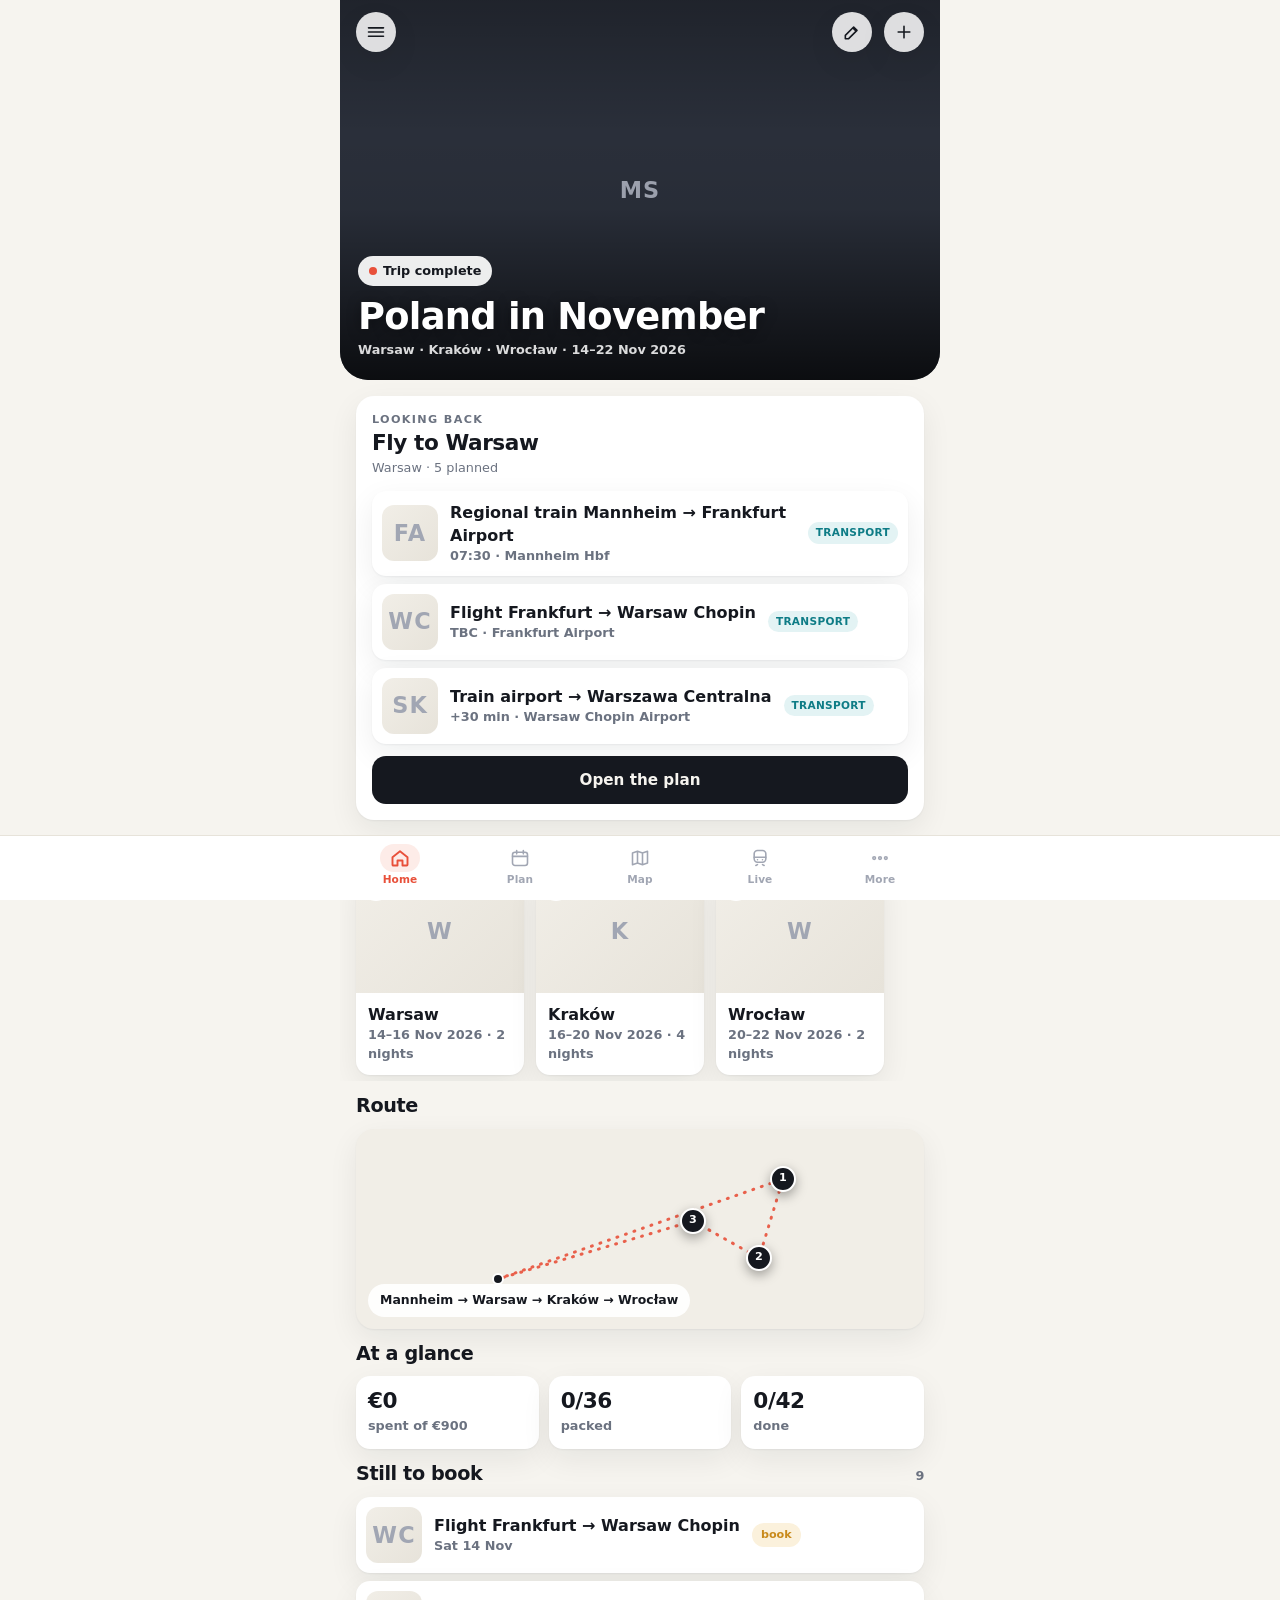
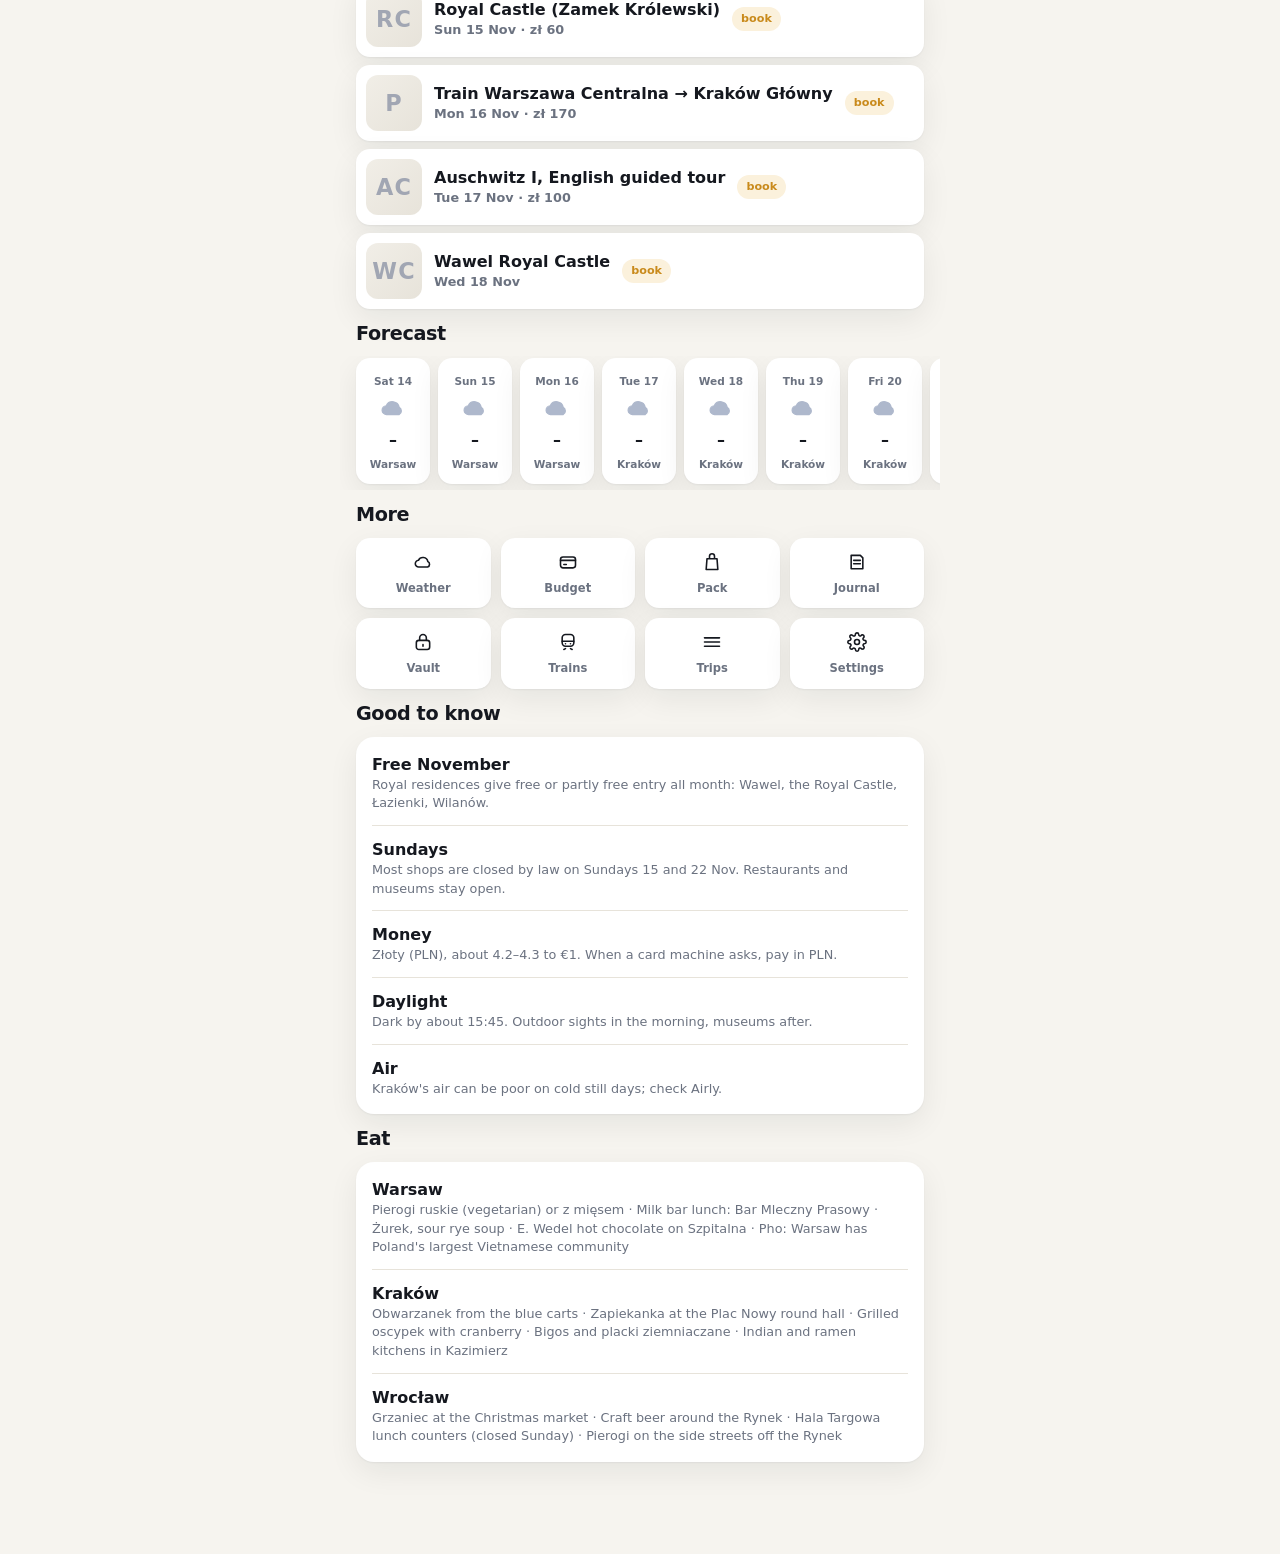
==== commit 0e2c72e5: "Photos via Wikipedia action API, CARTO map tiles, rich itinerary cards, visual polish Co-Authored-By" ====
--- a/index.html
+++ b/index.html
@@ -1,5 +1,5 @@
 <!doctype html><html lang="en"><head><meta charset="utf-8">
-<meta http-equiv="Content-Security-Policy" content="default-src 'none'; script-src 'self' 'sha256-20nQCchB9co0qIjJZRGuk2/Z9VM+kNiyxNV1lvTlZBo=' 'sha256-wwlGykg8PWVD+nwxoqJjxYgs8epiIcvVDVWmEC3IGkA='; style-src 'unsafe-inline' https://fonts.googleapis.com; font-src https://fonts.gstatic.com data:; img-src 'self' data: blob: https://tile.openstreetmap.org https://*.tile.openstreetmap.org https://upload.wikimedia.org; connect-src https://api.open-meteo.com https://geocoding-api.open-meteo.com https://api.transitous.org https://en.wikipedia.org https://upload.wikimedia.org; manifest-src 'self'; worker-src 'self'; base-uri 'none'; form-action 'none'; object-src 'none'; frame-src 'none'; upgrade-insecure-requests">
+<meta http-equiv="Content-Security-Policy" content="default-src 'none'; script-src 'self' 'sha256-20nQCchB9co0qIjJZRGuk2/Z9VM+kNiyxNV1lvTlZBo=' 'sha256-qfr6OhRSTkEYYGHkb7YNbZMqq8Cj1HUUEwLaCW94cfU='; style-src 'unsafe-inline' https://fonts.googleapis.com; font-src https://fonts.gstatic.com data:; img-src 'self' data: blob: https://*.basemaps.cartocdn.com https://upload.wikimedia.org; connect-src https://api.open-meteo.com https://geocoding-api.open-meteo.com https://api.transitous.org https://en.wikipedia.org; manifest-src 'self'; worker-src 'self'; base-uri 'none'; form-action 'none'; object-src 'none'; frame-src 'none'; upgrade-insecure-requests">
 <meta name="viewport" content="width=device-width,initial-scale=1,viewport-fit=cover"><meta name="mobile-web-app-capable" content="yes"><meta name="apple-mobile-web-app-capable" content="yes"><meta name="apple-mobile-web-app-status-bar-style" content="black-translucent"><meta name="theme-color" content="#F6F4EF"><meta name="referrer" content="no-referrer">
 <title>Wayfarer</title>
 <link rel="manifest" href="manifest.webmanifest"><link rel="icon" href="icon-192.png"><link rel="apple-touch-icon" href="icon-192.png">
@@ -752,10 +752,13 @@
 
 /* photos */
 .ph{position:relative;background:var(--surface2);overflow:hidden}
+.ph::before{content:"";position:absolute;inset:0;background:linear-gradient(90deg,transparent 0%,rgba(255,255,255,.35) 50%,transparent 100%);background-size:200% 100%;animation:shim 1.4s linear infinite}
+.ph.loaded::before,.ph.nopic::before{animation:none;background:none}
+.ph.nopic{background:linear-gradient(135deg,var(--surface2),var(--line))}
 .ph img{position:absolute;inset:0;width:100%;height:100%;object-fit:cover;opacity:0;transition:opacity .5s}
 .ph img.ok{opacity:1}
 .ph .ini{position:absolute;inset:0;display:grid;place-items:center;font-weight:800;color:var(--faint);font-size:1.4rem;letter-spacing:.05em}
-.ph .credit{position:absolute;right:8px;bottom:6px;font-size:.6rem;color:rgba(255,255,255,.75);background:rgba(0,0,0,.35);padding:2px 6px;border-radius:6px;font-weight:500}
+.ph .credit{position:absolute;right:10px;bottom:8px;font-size:.62rem;color:rgba(255,255,255,.8);background:rgba(0,0,0,.35);padding:3px 8px;border-radius:999px;font-weight:600;max-width:60%;white-space:nowrap;overflow:hidden;text-overflow:ellipsis;z-index:3}
 
 /* sheet */
 .sheet-bg{position:fixed;inset:0;background:rgba(21,24,31,.45);z-index:30;display:none;align-items:flex-end;justify-content:center}
@@ -771,12 +774,12 @@
 .sheet .acts .btn{flex:1}
 
 /* HOME */
-.hero{position:relative;height:340px;color:#fff}
+.hero{position:relative;height:380px;color:#fff}
 .hero .ph{position:absolute;inset:0;background:#2A2F3A}
 .hero::after{content:"";position:absolute;inset:0;background:linear-gradient(180deg,rgba(0,0,0,.25) 0%,rgba(0,0,0,0) 35%,rgba(0,0,0,.05) 55%,rgba(0,0,0,.72) 100%)}
 .hero .hd{position:absolute;top:calc(12px + env(safe-area-inset-top,0px));left:max(16px,env(safe-area-inset-left,0px));right:max(16px,env(safe-area-inset-right,0px));display:flex;justify-content:space-between;align-items:center;z-index:2}
 .hero .cap{position:absolute;left:max(18px,env(safe-area-inset-left,0px));right:max(18px,env(safe-area-inset-right,0px));bottom:20px;z-index:2}
-.hero .cap h1{font-size:2.1rem;color:#fff;text-shadow:0 2px 14px rgba(0,0,0,.4)}
+.hero .cap h1{font-size:2.3rem;color:#fff;text-shadow:0 2px 14px rgba(0,0,0,.4)}
 .hero .cap small{display:block;color:rgba(255,255,255,.85);font-weight:600;margin-top:4px}
 .hero .chip{display:inline-flex;align-items:center;gap:6px;background:rgba(255,255,255,.92);color:#15181F;font-weight:800;font-size:.8rem;padding:6px 11px;border-radius:999px;margin-bottom:10px}
 .hero .chip i{width:8px;height:8px;border-radius:50%;background:var(--accent);display:inline-block}
@@ -785,8 +788,8 @@
 .today .wx svg{width:40px;height:40px}
 .today .wx b{font-size:1.1rem;font-weight:800}
 .stops{display:flex;gap:12px;overflow-x:auto;scrollbar-width:none;padding:2px 0 6px;margin:0 -16px;padding-inline:16px}.stops::-webkit-scrollbar{display:none}
-.stopc{position:relative;flex:none;width:150px;border-radius:var(--r2);overflow:hidden;background:var(--surface);box-shadow:var(--shadow);text-align:left;color:inherit}
-.stopc .ph{height:110px}
+.stopc{position:relative;flex:none;width:168px;border-radius:var(--r2);overflow:hidden;background:var(--surface);box-shadow:var(--shadow);text-align:left;color:inherit}
+.stopc .ph{height:124px}
 .stopc .ph .n{position:absolute;left:8px;top:8px;width:24px;height:24px;border-radius:50%;background:#fff;color:#15181F;display:grid;place-items:center;font-size:.72rem;font-weight:800}
 .stopc .m{padding:10px 12px 12px}
 .stopc .m b{display:block;font-weight:800}
@@ -995,6 +998,26 @@
 #confetti{position:fixed;inset:0;pointer-events:none;z-index:50}
 @media (prefers-reduced-motion:reduce){*{animation-duration:.001s!important;transition-duration:.001s!important}}
 @media (min-width:640px){body{font-size:16px}.hero{height:380px;border-radius:0 0 28px 28px;overflow:hidden}}
+
+/* rich activity cards */
+.act.rich{flex-direction:column;padding:0;overflow:hidden}
+.act.rich .ph.big{width:100%;height:176px;border-radius:0}
+.act.rich .bd{padding:12px 14px 14px}
+.act.rich .ctl{position:absolute;top:10px;right:10px;flex-direction:row;z-index:3}
+.act.rich .ctl button{background:rgba(255,255,255,.92);color:#15181F;box-shadow:0 2px 8px rgba(0,0,0,.2)}
+.act.rich .ctl .chk.on{background:var(--green);color:#fff}
+.act.rich .tchip{position:absolute;left:12px;top:12px;z-index:3;background:rgba(255,255,255,.92);color:#15181F;font-weight:800;font-size:.8rem;padding:6px 10px;border-radius:999px}
+.act.rich .title{font-size:1.15rem;margin-top:4px}
+.act.rich .note{-webkit-line-clamp:3}
+.act .place{display:block;margin-top:4px;font-weight:600}
+.act.rich.done .ph.big{filter:grayscale(1)}
+button:active,.btn:active,.nxt:active,.stopc:active,.tripcard:active{transform:scale(.985)}
+.nav button.on{color:var(--accent)}
+.nav button.on::before{content:"";position:absolute;top:8px;width:40px;height:28px;border-radius:14px;background:var(--accent-soft);z-index:-1}
+.nav button{position:relative;z-index:0}
+.sec h3{font-size:1.2rem;margin-bottom:12px}
+.sec{margin-top:26px}
+.wxc .h svg{width:48px;height:48px}
 </style>
 </head><body>
 <div class="app">
@@ -1343,8 +1366,8 @@
  <div class="sec"><h3>Money</h3><div class="card"><form id="f-rates">${Object.keys(s.rates).map(c=>`<div class="kv"><div><b>1 ${s.homeCur} =</b><small>${c}</small></div><input name="${c}" type="number" step="0.0001" min="0.0001" value="${s.rates[c]}" style="width:120px;text-align:right" inputmode="decimal" aria-label="Rate for ${c}"></div>`).join("")}<div class="kv"><div><b>Home currency</b><small>All totals shown in this</small></div><select name="homeCur" style="width:110px">${["EUR","CHF","GBP","USD","PLN"].map(c=>`<option ${c===s.homeCur?"selected":""}>${c}</option>`).join("")}</select></div><button class="btn ghost full" type="submit" style="margin-top:10px">Save rates</button></form></div></div>
  <div class="sec"><h3>Vault</h3><div class="card"><div class="kv"><div><b>Auto-lock</b><small>Minutes idle before the vault locks</small></div><select id="autolock" style="width:90px">${[1,2,5,10,30].map(m=>`<option ${m===s.autolock?"selected":""}>${m}</option>`).join("")}</select></div>${t&&t.vault?`<div class="kv"><div><b>Change PIN</b><small>Re-seals the vault with a new key</small></div><button class="btn ghost sm" data-a="vchangepin">Change</button></div><div class="kv"><div><b>Delete vault</b><small>Destroys the sealed data for this trip</small></div><button class="btn danger sm" data-a="vdelete">Delete</button></div>`:""}</div></div>
  <div class="sec"><h3>Backup</h3><div class="card"><p class="small" style="margin:0 0 10px">A backup is a JSON file of every trip: plans, budget, packing, journal text and the sealed vault. Photos are not included. Choose encrypted if the file will leave your phone.</p><div class="row"><button class="btn ghost" data-a="export">Export</button><button class="btn ghost" data-a="exportenc">Export encrypted</button><label class="btn ghost" style="cursor:pointer">Import<input type="file" accept="application/json,.json" id="importfile" hidden></label></div></div></div>
- <div class="sec"><h3>Security and privacy</h3><div class="card">${[["Local only","Everything lives in this browser's storage on this device. There is no account, server or sync, and nothing is sent anywhere except the requests below."],["Outbound requests","Open-Meteo (forecast, place search), Transitous (live trains), OpenStreetMap (map tiles), Wikipedia (place photos), Google Fonts. All over HTTPS. No analytics, no trackers, no cookies."],["Content Security Policy","The page enforces a strict CSP: scripts run only if their hash matches, no inline event handlers, no eval, connections only to the hosts above, no frames, no form posts."],["Vault","AES-256-GCM, key from PBKDF2-SHA-256 with 310,000 rounds and a random salt. The PIN is never stored. Locks itself when idle."],["Input handling","Everything you type is escaped before it is rendered. Imported backups are validated field by field and links must be http(s)."],["Dependencies","Leaflet 1.9.4 is embedded in the file, so no third-party script is fetched at runtime."],["What is not covered","Someone with your unlocked phone can read trips and the journal. The vault stays sealed. Use a screen lock."]].map(r=>`<div class="secrow"><span class="ok">✓</span><div><b>${esc(r[0])}.</b> ${esc(r[1])}</div></div>`).join("")}</div></div>
- <div class="sec"><h3>Diagnostics</h3><div class="card" style="padding:4px 16px"><div class="kv"><div><b>Storage</b><small>${idb?"IndexedDB":STORE==="ls"?"localStorage":"memory only, nothing is saved"} · opened as ${esc(location.protocol.replace(":",""))} · online: ${navigator.onLine?"yes":"no"}</small></div></div><div class="kv"><div><b>Photos</b><small>${DIAG.photoOk} shown this session, ${DIAG.photoMiss} without a picture${DIAG.photoErr?" · last error: "+esc(DIAG.photoErr):""}</small></div><button class="btn ghost sm" data-a="retrypics">Retry</button></div><div class="kv"><div><b>Forecast</b><small>${Object.keys(S.wxcache).length?"loaded for "+Object.keys(S.wxcache).length+" places":"not loaded"}${DIAG.wxErr?" · "+esc(DIAG.wxErr):""}</small></div></div><div class="kv"><div><b>Encryption</b><small>${crypto&&crypto.subtle?"WebCrypto available":"WebCrypto missing"}</small></div></div></div></div>
+ <div class="sec"><h3>Security and privacy</h3><div class="card">${[["Local only","Everything lives in this browser's storage on this device. There is no account, server or sync, and nothing is sent anywhere except the requests below."],["Outbound requests","Open-Meteo (forecast, place search), Transitous (live trains), CARTO/OpenStreetMap (map tiles), Wikipedia (place photos), Google Fonts. All over HTTPS. No analytics, no trackers, no cookies."],["Content Security Policy","The page enforces a strict CSP: scripts run only if their hash matches, no inline event handlers, no eval, connections only to the hosts above, no frames, no form posts."],["Vault","AES-256-GCM, key from PBKDF2-SHA-256 with 310,000 rounds and a random salt. The PIN is never stored. Locks itself when idle."],["Input handling","Everything you type is escaped before it is rendered. Imported backups are validated field by field and links must be http(s)."],["Dependencies","Leaflet 1.9.4 is embedded in the file, so no third-party script is fetched at runtime."],["What is not covered","Someone with your unlocked phone can read trips and the journal. The vault stays sealed. Use a screen lock."]].map(r=>`<div class="secrow"><span class="ok">✓</span><div><b>${esc(r[0])}.</b> ${esc(r[1])}</div></div>`).join("")}</div></div>
+ <div class="sec"><h3>Diagnostics</h3><div class="card" style="padding:4px 16px"><div class="kv"><div><b>Storage</b><small>${idb?"IndexedDB":STORE==="ls"?"localStorage":"memory only, nothing is saved"} · opened as ${esc(location.protocol.replace(":",""))} · online: ${navigator.onLine?"yes":"no"}</small></div></div><div class="kv"><div><b>Photos</b><small>${Object.keys(S.settings.pics||{}).length} found, ${Object.keys(S.settings.picmiss||{}).length} without a picture${DIAG.photoErr?" · last error: "+esc(DIAG.photoErr):""}</small></div><button class="btn ghost sm" data-a="retrypics">Retry</button></div><div class="kv"><div><b>Forecast</b><small>${Object.keys(S.wxcache).length?"loaded for "+Object.keys(S.wxcache).length+" places":"not loaded"}${DIAG.wxErr?" · "+esc(DIAG.wxErr):""}</small></div></div><div class="kv"><div><b>Encryption</b><small>${crypto&&crypto.subtle?"WebCrypto available":"WebCrypto missing"}</small></div></div></div></div>
  <div class="sec"><h3>Install</h3><div class="card"><div class="kv"><div><b>Install as an app</b><small>Chrome: ⋮ → Add to Home screen (or "Install app"). It then opens full-screen and works offline.</small></div><button class="btn sm" id="installbtn" data-a="install" ${INSTALL?"":"hidden"}>Install</button></div><div class="kv"><div><b>Offline</b><small>${navigator.serviceWorker&&navigator.serviceWorker.controller?"The app is cached on this device.":"Open once online; the app caches itself for offline use."}</small></div></div></div></div>
  <div class="sec"><h3>Danger zone</h3><div class="card"><div class="kv"><div><b>Delete this trip</b><small>${t?esc(t.name):""}</small></div><button class="btn danger sm" data-a="deltrip">Delete</button></div><div class="kv"><div><b>Wipe everything</b><small>All trips, photos and settings on this device</small></div><button class="btn danger sm" data-a="wipe">Wipe</button></div></div></div>
  <small style="display:block;margin-top:14px;text-align:center">Wayfarer · built for Hemanth · v1.0</small>`}
@@ -1446,10 +1469,10 @@
   case "vdel":confirmSheet("Delete this item?",VAULT.items[+arg].label,"Delete",async()=>{VAULT.items.splice(+arg,1);await vaultPersist();renderVault()});break;
   case "vdelete":confirmSheet("Delete the vault?","The sealed data for this trip is destroyed. There is no recovery.","Delete vault",()=>{t.vault=null;vaultLock();save();renderSettings();toast("Vault deleted")});break;
   case "vchangepin":if(!VAULT.key){toast("Unlock the vault first");go("vault");break}sheet(`<h2>New PIN</h2><form id="f-newpin"><div class="pin"><input name="pin" type="password" inputmode="numeric" minlength="4" maxlength="12" required placeholder="new PIN" aria-label="New PIN"></div><div class="pin"><input name="pin2" type="password" inputmode="numeric" minlength="4" maxlength="12" required placeholder="again" aria-label="Repeat"></div><div class="acts"><button class="btn" type="submit">Re-seal</button></div></form>`);break;
-  case "theme":S.settings.theme=arg;applyTheme();save();renderSettings();break;
+  case "theme":S.settings.theme=arg;applyTheme();save();if(MAP){MAP.remove();MAP=null}renderSettings();break;
   case "export":exportBackup(false);break;
   case "install":if(INSTALL){INSTALL.prompt();INSTALL=null}else toast("Use Chrome menu → Add to Home screen");break;
-  case "retrypics":S.settings.picmiss={};DIAG.photoErr="";DIAG.photoMiss=0;save();toast("Retrying photos");go("home");break;
+  case "retrypics":S.settings.picmiss={};S.settings.pics={};DIAG.photoErr="";DIAG.photoMiss=0;save();toast("Reloading photos");go("home");break;
   case "exportenc":sheet(`<h2>Encrypt the backup</h2><p class="small">Choose a passphrase. You will need it to import the file.</p><form id="f-exppin"><div class="f"><label>Passphrase</label><input name="pin" type="password" minlength="6" maxlength="64" required autocomplete="new-password"></div><div class="acts"><button class="btn" type="submit">Export</button></div></form>`);break;
   case "lvedit":LV.edit=LV.edit===arg?null:arg;LV.err2="";drawLive();{const i=$("#lv-in");if(i)i.focus()}break;
   case "lvcancel":LV.edit=null;drawLive();break;
@@ -1505,25 +1528,27 @@
 function pic(keys,cls){const list=(Array.isArray(keys)?keys:[keys]).map(k=>String(k||"").trim()).filter(Boolean);const ini=(list[0]||"?").replace(/_/g," ").replace(/[^A-Za-zÀ-ž0-9 ]/g,"").trim().split(/\s+/).slice(0,2).map(w=>w[0]||"").join("").toUpperCase()||"?";
  return `<div class="ph ${cls||""}" data-pic="${esc(list.join("|"))}"><span class="ini">${esc(ini)}</span><img alt="" loading="lazy"></div>`}
 const DIAG={photoOk:0,photoMiss:0,photoErr:"",wxErr:"",liveErr:""};
-async function wikiImage(title){let r;try{r=await fetch("https://en.wikipedia.org/api/rest_v1/page/summary/"+encodeURIComponent(title.replace(/ /g,"_")))}catch(e){DIAG.photoErr="Network: "+e.message;return null}
- if(!r.ok){if(r.status!==404){DIAG.photoErr="Wikipedia HTTP "+r.status;return "retry"}return null}let j;try{j=await r.json()}catch(e){return null}
- if(j.type==="disambiguation")return null;const th=j.thumbnail&&j.thumbnail.source,o=j.originalimage;if(!th&&!o)return null;const c=[];
- if(th&&o&&o.width>=900)c.push(th.replace(/\/(\d+)px-/,"/900px-"));if(th&&o&&o.width>=640)c.push(th.replace(/\/(\d+)px-/,"/640px-"));if(th)c.push(th);if(o)c.push(o.source);return [...new Set(c)]}
+async function wikiImage(q){const api="https://en.wikipedia.org/w/api.php?action=query&format=json&formatversion=2&origin=*&redirects=1&prop=pageimages&piprop=thumbnail&pithumbsize=900&";
+ for(const u of [api+"titles="+encodeURIComponent(q),api+"generator=search&gsrlimit=1&gsrnamespace=0&gsrsearch="+encodeURIComponent(q)]){let r;try{r=await fetch(u)}catch(x){DIAG.photoErr="Network: "+x.message;return "retry"}
+  if(!r.ok){DIAG.photoErr="Wikipedia HTTP "+r.status;return "retry"}let j;try{j=await r.json()}catch(x){continue}const pages=(j.query&&j.query.pages)||[];const pg=pages.find(p=>p.thumbnail&&p.thumbnail.source);if(pg)return {url:pg.thumbnail.source,title:pg.title}}
+ return null}
 let PICBUSY=false;
-async function loadPics(){if(PICBUSY)return;PICBUSY=true;try{for(const el of $$(".ph[data-pic]:not([data-done])")){if(!el.isConnected)continue;el.dataset.done="1";const keys=el.dataset.pic.split("|");const img=el.querySelector("img");if(!img)continue;let url=null,hit=null;
- for(const k of keys){if(PICURL[k]){url=PICURL[k];hit=k;break}const b=await kvGet("photos","pic:"+k);if(b instanceof Blob&&b.size>0){url=PICURL[k]=URL.createObjectURL(b);hit=k;break}}
- if(!url){const miss=S.settings.picmiss||(S.settings.picmiss={});for(const k of keys){if(miss[k]&&Date.now()-miss[k]<864e5)continue;const cands=await wikiImage(k);if(cands==="retry")continue;if(!cands){miss[k]=Date.now();continue}
-  for(const src of cands){try{const r=await fetch(src);if(!r.ok)continue;const b=await r.blob();if(!b.type.startsWith("image/"))continue;if(b.size<5e6)await kvSet("photos","pic:"+k,b);url=PICURL[k]=URL.createObjectURL(b);break}catch(e){DIAG.photoErr="Image fetch: "+e.message}}
-  if(!url){url=cands[0]}hit=k;break}save()}
- if(!url||!el.isConnected){if(!url)DIAG.photoMiss++;continue}
- img.onload=()=>{img.classList.add("ok");DIAG.photoOk++};img.onerror=()=>{DIAG.photoErr="Image failed to load: "+(url||"").slice(0,80);img.remove()};img.src=url;
- if(!el.querySelector(".credit")&&el.classList.contains("credit-on")&&hit)el.insertAdjacentHTML("beforeend",`<a class="credit" href="https://en.wikipedia.org/wiki/${encodeURIComponent(hit.replace(/ /g,"_"))}" target="_blank" rel="noopener noreferrer">Wikipedia</a>`)}}finally{PICBUSY=false}
+async function loadPics(){if(PICBUSY)return;PICBUSY=true;try{const cache=S.settings.pics||(S.settings.pics={}),miss=S.settings.picmiss||(S.settings.picmiss={});let dirty=false;
+ for(const el of $$(".ph[data-pic]:not([data-done])")){if(!el.isConnected)continue;el.dataset.done="1";const keys=el.dataset.pic.split("|");const img=el.querySelector("img");if(!img)continue;let hit=null;
+  for(const k of keys){if(cache[k]){hit=cache[k];break}}
+  if(!hit){for(const k of keys){if(miss[k]&&Date.now()-miss[k]<864e5)continue;const r=await wikiImage(k);if(r==="retry")continue;if(!r){miss[k]=Date.now();dirty=true;continue}cache[k]=r;hit=r;dirty=true;break}}
+  if(!hit||!el.isConnected){if(!hit){DIAG.photoMiss++;el.classList.add("nopic")}continue}
+  img.onload=()=>{img.classList.add("ok");el.classList.add("loaded");DIAG.photoOk++};img.onerror=()=>{DIAG.photoErr="Image failed: "+hit.url.slice(0,90);el.classList.add("nopic")};img.src=hit.url;
+  if(el.classList.contains("credit-on")&&!el.querySelector(".credit"))el.insertAdjacentHTML("beforeend",`<a class="credit" href="https://en.wikipedia.org/wiki/${encodeURIComponent(hit.title.replace(/ /g,"_"))}" target="_blank" rel="noopener noreferrer">${esc(hit.title)} · Wikipedia</a>`)}
+ if(dirty)save()}finally{PICBUSY=false}
  if($$(".ph[data-pic]:not([data-done])").length)loadPics()}
 const picKeys=a=>[a.wiki,a.place,a.title].filter(Boolean);
 const cityKeys=c=>[c.wiki,c.name].filter(Boolean);
 
 /* ===================== HOME ===================== */
 let MINI=null;
+const isDark=()=>document.documentElement.dataset.theme==="dark"||(document.documentElement.dataset.theme!=="light"&&matchMedia("(prefers-color-scheme:dark)").matches);
+const tiles=()=>L.tileLayer(`https://{s}.basemaps.cartocdn.com/rastertiles/${isDark()?"dark_all":"voyager"}/{z}/{x}/{y}{r}.png`,{maxZoom:19,subdomains:"abcd",attribution:'&copy; <a href="https://www.openstreetmap.org/copyright" target="_blank" rel="noopener noreferrer">OpenStreetMap</a> &copy; <a href="https://carto.com/attributions" target="_blank" rel="noopener noreferrer">CARTO</a>'});
 function renderHome(){const t=T();const el=$("#v-home");el.classList.add("bleed");if(!t){el.classList.remove("bleed");el.innerHTML=topbar("Wayfarer","Your trips")+`<div class="empty"><b>No trips yet</b>Create your first trip to begin.</div><button class="btn full accent" data-a="newtrip">New trip</button>`;return}
  const today=todayISO(),days=tripDays(t),n=daysBetween(today,t.from),done=today>t.to,on=today>=t.from&&today<=t.to;
  const totalActs=days.reduce((a,d)=>a+(t.days[d]?t.days[d].acts.length:0),0),doneActs=days.reduce((a,d)=>a+(t.days[d]?t.days[d].acts.filter(x=>x.done).length:0),0);
@@ -1551,7 +1576,7 @@
  </div>`;
  loadPics();miniMap(t);loadWx(t).then(ok=>{if(ok&&VIEW==="home")renderHome()})}
 function miniMap(t){const el=$("#mini");if(!el||typeof L==="undefined")return;const pts=[];if(t.homeLat)pts.push([t.homeLat,t.homeLon]);t.cities.forEach(c=>{if(c.lat)pts.push([c.lat,c.lon])});if(t.homeLat)pts.push([t.homeLat,t.homeLon]);
- const m=L.map(el,{zoomControl:false,attributionControl:false,dragging:false,scrollWheelZoom:false,doubleClickZoom:false,touchZoom:false,boxZoom:false,keyboard:false,tap:false});L.tileLayer("https://tile.openstreetmap.org/{z}/{x}/{y}.png",{maxZoom:18}).addTo(m);
+ const m=L.map(el,{zoomControl:false,attributionControl:false,dragging:false,scrollWheelZoom:false,doubleClickZoom:false,touchZoom:false,boxZoom:false,keyboard:false,tap:false});tiles().addTo(m);
  if(pts.length>1)L.polyline(pts,{color:"#E8503A",weight:3,opacity:.9,dashArray:"1 8",lineCap:"round"}).addTo(m);t.cities.forEach((c,i)=>{if(c.lat)L.marker([c.lat,c.lon],{icon:L.divIcon({className:"",html:`<div class="mk city"><i>${i+1}</i></div>`,iconSize:[26,26],iconAnchor:[13,13]}),interactive:false}).addTo(m)});
  if(t.homeLat)L.circleMarker([t.homeLat,t.homeLon],{radius:5,color:"#fff",weight:2,fillColor:"#15181F",fillOpacity:1,interactive:false}).addTo(m);
  setTimeout(()=>{m.invalidateSize();if(pts.length)m.fitBounds(pts,{padding:[26,26]});else m.setView([50,15],4)},30)}
@@ -1571,13 +1596,17 @@
  const cost=d.acts.reduce((a,x)=>a+toHome(x.cost,x.cur),0);
  el.innerHTML=topbar(t.name,"Itinerary",`<button class="ibtn" data-a="go" data-arg="map" aria-label="Map">${ICO.map}</button>`)+
  `<div class="days">${days.map((x,i)=>`<button data-a="planday" data-arg="${x}" class="${x===PLANDAY?"on":""} ${x===today?"today":""}"><small>${DOW[parseISO(x).getDay()]}</small><b>${parseISO(x).getDate()}</b><small>${MON[parseISO(x).getMonth()]}</small></button>`).join("")}</div>
- <div class="dayhead"><div><div class="eyebrow">Day ${days.indexOf(PLANDAY)+1} · ${fmtDay(PLANDAY)}</div><h2>${esc(d.title||city.name)}</h2><small>${esc(city.name)}${w?` · ${wmo(w.code)[0].toLowerCase()}, ${Math.round(w.max)}° / ${Math.round(w.min)}°`:""}${cost?" · "+money(cost,S.settings.homeCur)+" planned":""}</small></div><button class="lnk" data-a="editday">Rename</button></div>
+ <div class="dayhead"><div><div class="eyebrow">Day ${days.indexOf(PLANDAY)+1} · ${fmtDay(PLANDAY)} · ${esc(city.name)}</div><h2>${esc(d.title||city.name)}</h2><small>${esc(city.name)}${w?` · ${wmo(w.code)[0].toLowerCase()}, ${Math.round(w.max)}° / ${Math.round(w.min)}°`:""}${cost?" · "+money(cost,S.settings.homeCur)+" planned":""}</small></div><button class="lnk" data-a="editday">Rename</button></div>
  ${city&&city.stay?`<div class="stay"><div class="ic">${ICO.bed}</div><div class="grow"><b>${esc(city.stay)}</b><small>${esc(city.name)} · ${fmtRange(city.arrive,city.depart)}</small></div>${A("Maps",ms(city.stay+", "+city.name))}</div>`:""}
  ${d.acts.length?`<ol class="tl" id="tl">${d.acts.map((a,i)=>actHTML(a,i,d.acts.length)).join("")}</ol>`:`<div class="empty"><b>Nothing planned yet</b>Tap + to add the first activity.</div>`}
  <button class="fab" data-a="addact" aria-label="Add activity">${ICO.plus}</button>`;
  loadPics();if(w==null)loadWx(t).then(ok=>{if(ok&&VIEW==="plan")renderPlan()})}
 function actHTML(a,i,n){const lk=[];if(a.link)lk.push(A("Open",a.link));if(a.lat!=null)lk.push(A("Directions",gm("",a.place||a.title,"transit").replace("origin=&","")));else if(a.place)lk.push(A("Maps",ms(a.place)));
- return `<li class="act ${a.cat} ${a.done?"done":""}" data-id="${a.id}" draggable="true">${pic(picKeys(a))}<div class="bd"><div class="tm"><time>${esc(a.t||"Anytime")}</time><span class="cat ${a.cat}">${CATN[a.cat]}</span>${a.booked?`<span class="pill ${a.booked==="booked"?"ok":"warn"}">${esc(a.booked)}</span>`:""}${a.cost?`<span class="pill">${money(a.cost,a.cur)}</span>`:""}</div><div class="title">${esc(a.title)}</div>${a.note?`<div class="note">${esc(a.note)}</div>`:""}<div class="lk">${lk.join("")}<button data-a="editact" data-arg="${a.id}">Edit</button></div></div><div class="ctl"><button class="chk ${a.done?"on":""}" data-a="toggleact" data-arg="${a.id}" aria-label="Done">${ICO.check}</button>${i>0?`<button data-a="moveact" data-arg="${a.id}|-1" aria-label="Move up">${ICO.up}</button>`:""}${i<n-1?`<button data-a="moveact" data-arg="${a.id}|1" aria-label="Move down">${ICO.down}</button>`:""}</div></li>`}
+ const ctl=`<div class="ctl"><button class="chk ${a.done?"on":""}" data-a="toggleact" data-arg="${a.id}" aria-label="Done">${ICO.check}</button>${i>0?`<button data-a="moveact" data-arg="${a.id}|-1" aria-label="Move up">${ICO.up}</button>`:""}${i<n-1?`<button data-a="moveact" data-arg="${a.id}|1" aria-label="Move down">${ICO.down}</button>`:""}</div>`;
+ const chips=`<span class="cat ${a.cat}">${CATN[a.cat]}</span>${a.booked?`<span class="pill ${a.booked==="booked"?"ok":"warn"}">${esc(a.booked)}</span>`:""}${a.cost?`<span class="pill">${money(a.cost,a.cur)}</span>`:""}`;
+ const rich=a.cat==="sight"||a.cat==="stay";
+ if(rich)return `<li class="act rich ${a.cat} ${a.done?"done":""}" data-id="${a.id}" draggable="true">${pic(picKeys(a),"big")}<span class="tchip">${esc(a.t||"Anytime")}</span><div class="bd"><div class="tm">${chips}</div><div class="title">${esc(a.title)}</div>${a.note?`<div class="note">${esc(a.note)}</div>`:""}${a.place&&a.place!==a.title?`<small class="place">${esc(a.place)}</small>`:""}<div class="lk">${lk.join("")}<button data-a="editact" data-arg="${a.id}">Edit</button></div></div>${ctl}</li>`;
+ return `<li class="act ${a.cat} ${a.done?"done":""}" data-id="${a.id}" draggable="true">${pic(picKeys(a))}<div class="bd"><div class="tm"><time>${esc(a.t||"Anytime")}</time>${chips}</div><div class="title">${esc(a.title)}</div>${a.note?`<div class="note">${esc(a.note)}</div>`:""}<div class="lk">${lk.join("")}<button data-a="editact" data-arg="${a.id}">Edit</button></div></div>${ctl}</li>`}
 
 /* ===================== MAP ===================== */
 let MAP=null,MAPLAYER=null,MAPDAY="all",MAPMK={};
@@ -1585,7 +1614,7 @@
  if(!$("#map",el)){el.innerHTML=`<div id="map"></div><div class="mapui"><div class="chips" id="mapchips"></div></div><div class="mapcards" id="mapcards"></div>`}
  $("#mapchips").innerHTML=`<button data-a="mapday" data-arg="all" class="${MAPDAY==="all"?"on":""}">Whole trip</button>`+tripDays(t).map(d=>`<button data-a="mapday" data-arg="${d}" class="${MAPDAY===d?"on":""}">${fmtDay(d).slice(4)}</button>`).join("");
  if(typeof L==="undefined")return;
- if(!MAP){MAP=L.map("map",{zoomControl:false,attributionControl:true});L.tileLayer("https://tile.openstreetmap.org/{z}/{x}/{y}.png",{maxZoom:18,attribution:'&copy; <a href="https://www.openstreetmap.org/copyright" target="_blank" rel="noopener noreferrer">OpenStreetMap</a>'}).addTo(MAP);MAPLAYER=L.layerGroup().addTo(MAP)}
+ if(!MAP){MAP=L.map("map",{zoomControl:false,attributionControl:true});tiles().addTo(MAP);MAPLAYER=L.layerGroup().addTo(MAP)}
  MAPLAYER.clearLayers();MAPMK={};const b=[],cards=[];const days=MAPDAY==="all"?tripDays(t):[MAPDAY];
  if(MAPDAY==="all"){const line=[];if(t.homeLat)line.push([t.homeLat,t.homeLon]);t.cities.forEach((c,i)=>{if(c.lat){line.push([c.lat,c.lon]);b.push([c.lat,c.lon]);const mk=L.marker([c.lat,c.lon],{icon:L.divIcon({className:"",html:`<div class="mk city"><i>${i+1}</i></div>`,iconSize:[26,26],iconAnchor:[13,13]})}).bindPopup(`<b>${esc(c.name)}</b><br>${esc(fmtRange(c.arrive,c.depart))}${c.stay?"<br>"+esc(c.stay):""}`).addTo(MAPLAYER);MAPMK["c"+i]=mk;cards.push({id:"c"+i,keys:cityKeys(c),title:c.name,sub:fmtRange(c.arrive,c.depart)+(c.stay?" · "+c.stay:""),lat:c.lat,lon:c.lon,zoom:12,day:c.arrive})}});if(t.homeLat)line.push([t.homeLat,t.homeLon]);if(line.length>1)L.polyline(line,{color:"#E8503A",weight:3,opacity:.85,dashArray:"1 8",lineCap:"round"}).addTo(MAPLAYER)}
  days.forEach(d=>{const acts=(t.days[d]?t.days[d].acts:[]).filter(a=>a.lat!=null);const pl=[];acts.forEach((a,i)=>{pl.push([a.lat,a.lon]);if(MAPDAY!=="all")b.push([a.lat,a.lon]);const mk=L.marker([a.lat,a.lon],{icon:L.divIcon({className:"",html:`<div class="mk ${a.cat}"><i>${MAPDAY==="all"?"":i+1}</i></div>`,iconSize:[30,30],iconAnchor:[15,30],popupAnchor:[0,-28]})}).bindPopup(`<b>${esc(a.title)}</b><br><small>${esc(fmtDay(d))}${a.t?" · "+esc(a.t):""}</small><br><a href="${esc(gm("",a.place||a.title).replace("origin=&",""))}" target="_blank" rel="noopener noreferrer">Directions</a>`).addTo(MAPLAYER);MAPMK[a.id]=mk;if(MAPDAY!=="all")cards.push({id:a.id,keys:picKeys(a),title:a.title,sub:(a.t?a.t+" · ":"")+CATN[a.cat]+(a.place&&a.place!==a.title?" · "+a.place:""),lat:a.lat,lon:a.lon,zoom:15})});if(MAPDAY!=="all"&&pl.length>1)L.polyline(pl,{color:"#0E7C86",weight:3,opacity:.8}).addTo(MAPLAYER)});
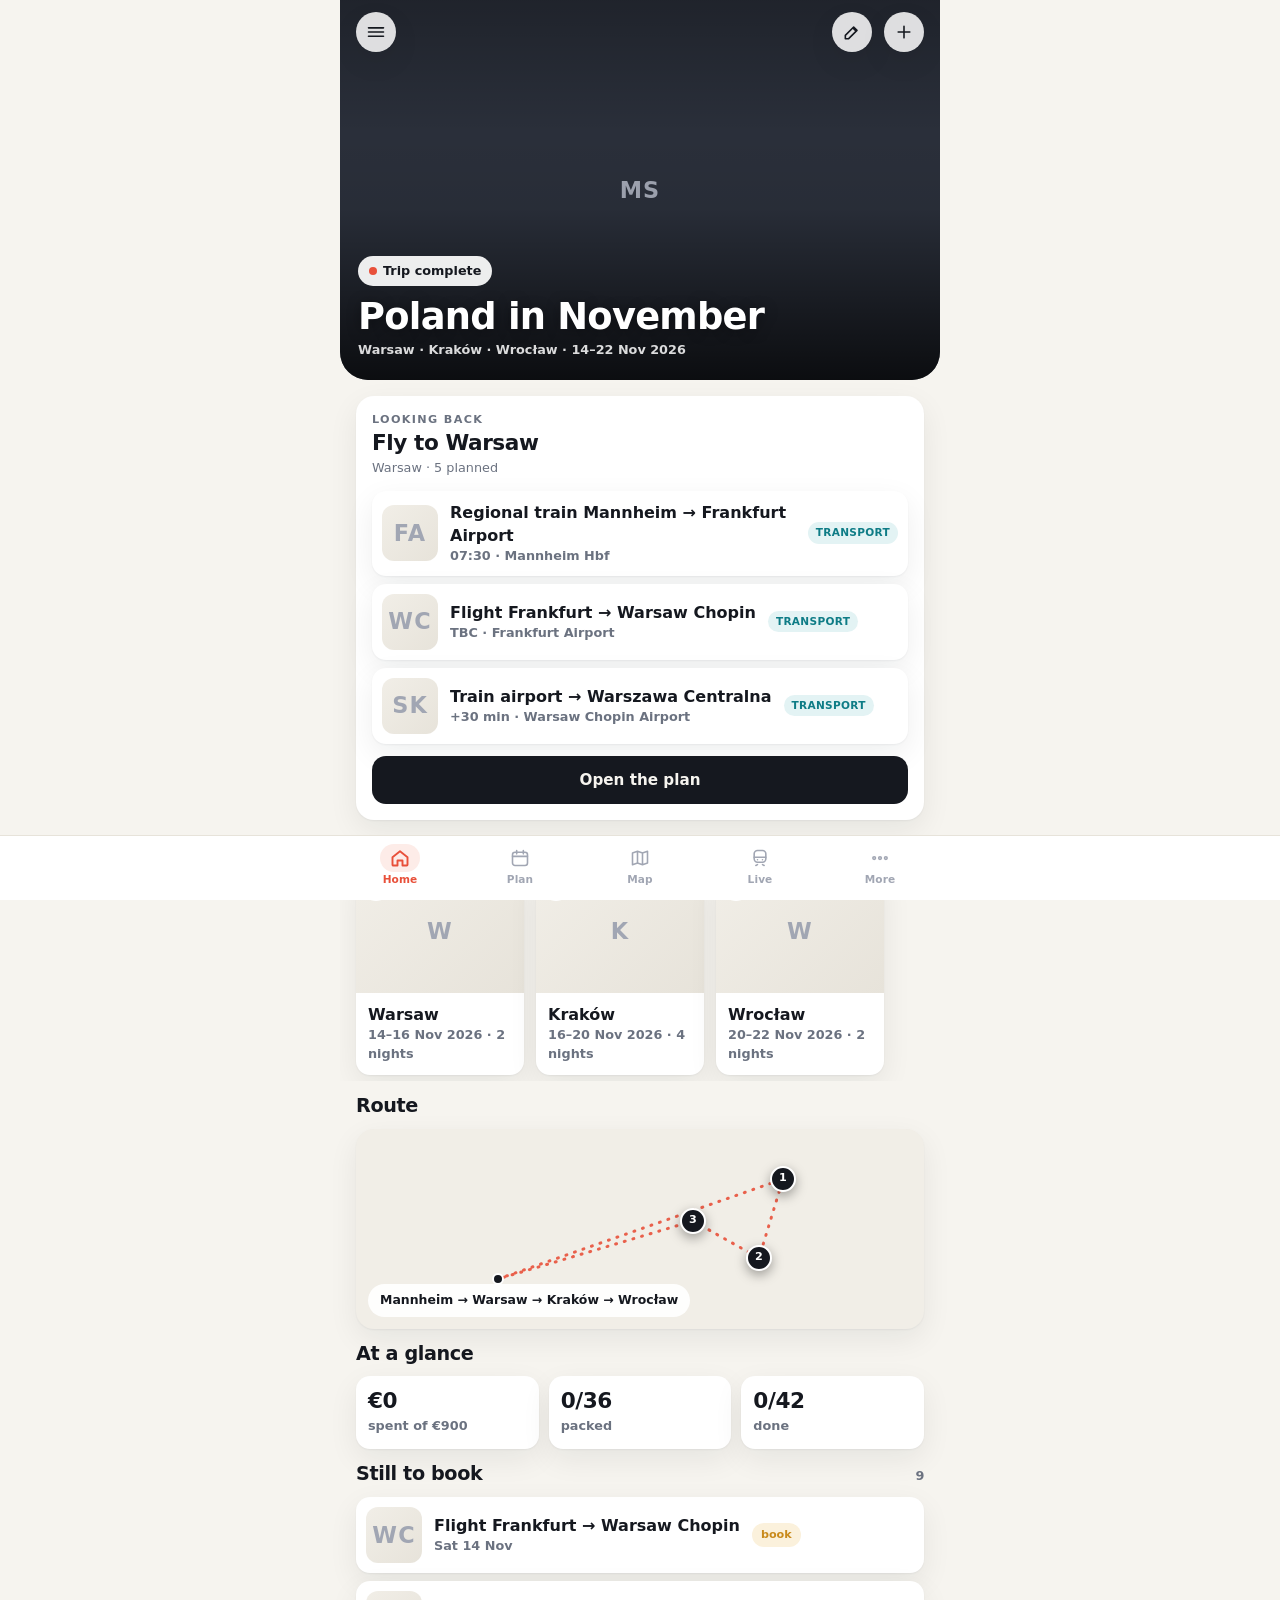
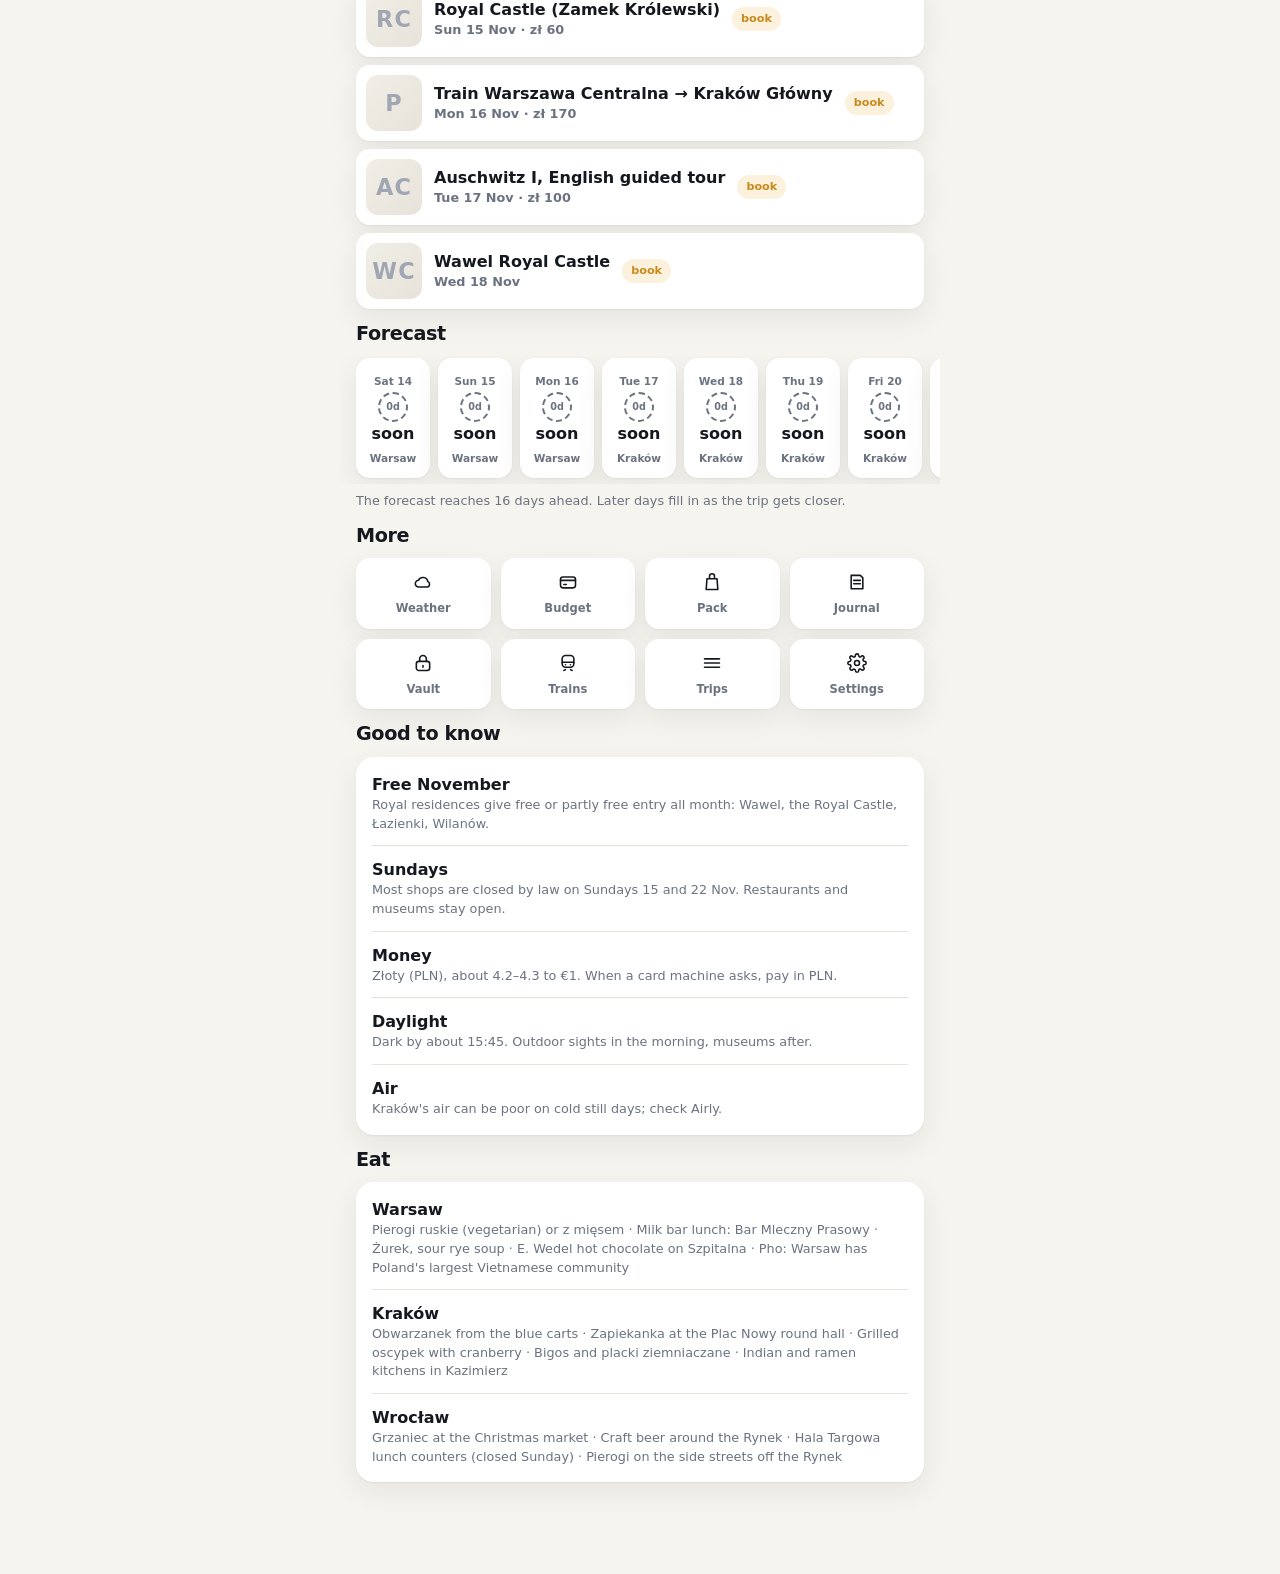
==== commit 3cbbe5b2: "v1.4: OSM map tiles (CARTO now needs a key), fix Live route layout, flag impossible train times, for" ====
--- a/index.html
+++ b/index.html
@@ -1,5 +1,5 @@
 <!doctype html><html lang="en"><head><meta charset="utf-8">
-<meta http-equiv="Content-Security-Policy" content="default-src 'none'; script-src 'self' 'sha256-20nQCchB9co0qIjJZRGuk2/Z9VM+kNiyxNV1lvTlZBo=' 'sha256-qfr6OhRSTkEYYGHkb7YNbZMqq8Cj1HUUEwLaCW94cfU='; style-src 'unsafe-inline' https://fonts.googleapis.com; font-src https://fonts.gstatic.com data:; img-src 'self' data: blob: https://*.basemaps.cartocdn.com https://upload.wikimedia.org; connect-src https://api.open-meteo.com https://geocoding-api.open-meteo.com https://api.transitous.org https://en.wikipedia.org; manifest-src 'self'; worker-src 'self'; base-uri 'none'; form-action 'none'; object-src 'none'; frame-src 'none'; upgrade-insecure-requests">
+<meta http-equiv="Content-Security-Policy" content="default-src 'none'; script-src 'self' 'sha256-20nQCchB9co0qIjJZRGuk2/Z9VM+kNiyxNV1lvTlZBo=' 'sha256-ZDkgphwx1JKAXBlEn8sRl098P6FU2cs53ZJqkA4mdCs='; style-src 'unsafe-inline' https://fonts.googleapis.com; font-src https://fonts.gstatic.com data:; img-src 'self' data: blob: https://tile.openstreetmap.org https://upload.wikimedia.org https://thumb.wikimedia.org https://*.wikimedia.org; connect-src https://api.open-meteo.com https://geocoding-api.open-meteo.com https://api.transitous.org https://en.wikipedia.org; manifest-src 'self'; worker-src 'self'; base-uri 'none'; form-action 'none'; object-src 'none'; frame-src 'none'; upgrade-insecure-requests">
 <meta name="viewport" content="width=device-width,initial-scale=1,viewport-fit=cover"><meta name="mobile-web-app-capable" content="yes"><meta name="apple-mobile-web-app-capable" content="yes"><meta name="apple-mobile-web-app-status-bar-style" content="black-translucent"><meta name="theme-color" content="#F6F4EF"><meta name="referrer" content="no-referrer">
 <title>Wayfarer</title>
 <link rel="manifest" href="manifest.webmanifest"><link rel="icon" href="icon-192.png"><link rel="apple-touch-icon" href="icon-192.png">
@@ -854,6 +854,7 @@
 
 /* MAP */
 #map{position:fixed;inset:0;bottom:var(--nav);z-index:1;background:var(--surface2)}
+.tiles-dark{filter:invert(1) hue-rotate(180deg) brightness(.92) contrast(.9) saturate(.6)}
 .mapui{position:fixed;left:0;right:0;top:calc(10px + env(safe-area-inset-top,0px));z-index:5;padding:0 max(14px,env(safe-area-inset-left,0px)) 0 max(14px,env(safe-area-inset-right,0px));pointer-events:none}
 .mapui>*{pointer-events:auto}
 .mapui .chips button{box-shadow:0 2px 10px rgba(0,0,0,.18)}
@@ -878,6 +879,8 @@
 .wxs{display:flex;gap:8px;overflow-x:auto;scrollbar-width:none;margin:0 -16px;padding:2px 16px 6px}.wxs::-webkit-scrollbar{display:none}
 .wxs .d{flex:none;width:74px;background:var(--surface);border-radius:var(--r2);padding:10px 6px;text-align:center;box-shadow:var(--shadow);color:inherit}
 .wxs .d svg{width:30px;height:30px}
+.wxs .d .soon{display:grid;place-items:center;width:30px;height:30px;margin:0 auto;border-radius:50%;border:2px dashed var(--muted);font-size:.6rem;font-weight:800;color:var(--muted)}
+.wxs .d b{min-height:1.4em}
 .wxs .d b{display:block;font-weight:800}
 .wxs .d small{font-size:.66rem;font-weight:700}
 .wxc{background:var(--surface);border-radius:var(--r);padding:14px;box-shadow:var(--shadow)}
@@ -1034,6 +1037,7 @@
 !function(t,e){"object"==typeof exports&&"undefined"!=typeof module?e(exports):"function"==typeof define&&define.amd?define(["exports"],e):e((t="undefined"!=typeof globalThis?globalThis:t||self).leaflet={})}(this,function(t){"use strict";function l(t){for(var e,i,n=1,o=arguments.length;n<o;n++)for(e in i=arguments[n])t[e]=i[e];return t}var R=Object.create||function(t){return N.prototype=t,new N};function N(){}function a(t,e){var i,n=Array.prototype.slice;return t.bind?t.bind.apply(t,n.call(arguments,1)):(i=n.call(arguments,2),function(){return t.apply(e,i.length?i.concat(n.call(arguments)):arguments)})}var D=0;function h(t){return"_leaflet_id"in t||(t._leaflet_id=++D),t._leaflet_id}function j(t,e,i){var n,o,s=function(){n=!1,o&&(r.apply(i,o),o=!1)},r=function(){n?o=arguments:(t.apply(i,arguments),setTimeout(s,e),n=!0)};return r}function H(t,e,i){var n=e[1],e=e[0],o=n-e;return t===n&&i?t:((t-e)%o+o)%o+e}function u(){return!1}function i(t,e){return!1===e?t:(e=Math.pow(10,void 0===e?6:e),Math.round(t*e)/e)}function W(t){return t.trim?t.trim():t.replace(/^\s+|\s+$/g,"")}function F(t){return W(t).split(/\s+/)}function c(t,e){for(var i in Object.prototype.hasOwnProperty.call(t,"options")||(t.options=t.options?R(t.options):{}),e)t.options[i]=e[i];return t.options}function U(t,e,i){var n,o=[];for(n in t)o.push(encodeURIComponent(i?n.toUpperCase():n)+"="+encodeURIComponent(t[n]));return(e&&-1!==e.indexOf("?")?"&":"?")+o.join("&")}var V=/\{ *([\w_ -]+) *\}/g;function q(t,i){return t.replace(V,function(t,e){e=i[e];if(void 0===e)throw new Error("No value provided for variable "+t);return e="function"==typeof e?e(i):e})}var d=Array.isArray||function(t){return"[object Array]"===Object.prototype.toString.call(t)};function G(t,e){for(var i=0;i<t.length;i++)if(t[i]===e)return i;return-1}var K="[data-uri]";function Y(t){return window["webkit"+t]||window["moz"+t]||window["ms"+t]}var X=0;function J(t){var e=+new Date,i=Math.max(0,16-(e-X));return X=e+i,window.setTimeout(t,i)}var $=window.requestAnimationFrame||Y("RequestAnimationFrame")||J,Q=window.cancelAnimationFrame||Y("CancelAnimationFrame")||Y("CancelRequestAnimationFrame")||function(t){window.clearTimeout(t)};function x(t,e,i){if(!i||$!==J)return $.call(window,a(t,e));t.call(e)}function r(t){t&&Q.call(window,t)}var tt={__proto__:null,extend:l,create:R,bind:a,get lastId(){return D},stamp:h,throttle:j,wrapNum:H,falseFn:u,formatNum:i,trim:W,splitWords:F,setOptions:c,getParamString:U,template:q,isArray:d,indexOf:G,emptyImageUrl:K,requestFn:$,cancelFn:Q,requestAnimFrame:x,cancelAnimFrame:r};function et(){}et.extend=function(t){function e(){c(this),this.initialize&&this.initialize.apply(this,arguments),this.callInitHooks()}var i,n=e.__super__=this.prototype,o=R(n);for(i in(o.constructor=e).prototype=o,this)Object.prototype.hasOwnProperty.call(this,i)&&"prototype"!==i&&"__super__"!==i&&(e[i]=this[i]);if(t.statics&&l(e,t.statics),t.includes){var s=t.includes;if("undefined"!=typeof L&&L&&L.Mixin){s=d(s)?s:[s];for(var r=0;r<s.length;r++)s[r]===L.Mixin.Events&&console.warn("Deprecated include of L.Mixin.Events: this property will be removed in future releases, please inherit from L.Evented instead.",(new Error).stack)}l.apply(null,[o].concat(t.includes))}return l(o,t),delete o.statics,delete o.includes,o.options&&(o.options=n.options?R(n.options):{},l(o.options,t.options)),o._initHooks=[],o.callInitHooks=function(){if(!this._initHooksCalled){n.callInitHooks&&n.callInitHooks.call(this),this._initHooksCalled=!0;for(var t=0,e=o._initHooks.length;t<e;t++)o._initHooks[t].call(this)}},e},et.include=function(t){var e=this.prototype.options;return l(this.prototype,t),t.options&&(this.prototype.options=e,this.mergeOptions(t.options)),this},et.mergeOptions=function(t){return l(this.prototype.options,t),this},et.addInitHook=function(t){var e=Array.prototype.slice.call(arguments,1),i="function"==typeof t?t:function(){this[t].apply(this,e)};return this.prototype._initHooks=this.prototype._initHooks||[],this.prototype._initHooks.push(i),this};var e={on:function(t,e,i){if("object"==typeof t)for(var n in t)this._on(n,t[n],e);else for(var o=0,s=(t=F(t)).length;o<s;o++)this._on(t[o],e,i);return this},off:function(t,e,i){if(arguments.length)if("object"==typeof t)for(var n in t)this._off(n,t[n],e);else{t=F(t);for(var o=1===arguments.length,s=0,r=t.length;s<r;s++)o?this._off(t[s]):this._off(t[s],e,i)}else delete this._events;return this},_on:function(t,e,i,n){"function"!=typeof e?console.warn("wrong listener type: "+typeof e):!1===this._listens(t,e,i)&&(e={fn:e,ctx:i=i===this?void 0:i},n&&(e.once=!0),this._events=this._events||{},this._events[t]=this._events[t]||[],this._events[t].push(e))},_off:function(t,e,i){var n,o,s;if(this._events&&(n=this._events[t]))if(1===arguments.length){if(this._firingCount)for(o=0,s=n.length;o<s;o++)n[o].fn=u;delete this._events[t]}else"function"!=typeof e?console.warn("wrong listener type: "+typeof e):!1!==(e=this._listens(t,e,i))&&(i=n[e],this._firingCount&&(i.fn=u,this._events[t]=n=n.slice()),n.splice(e,1))},fire:function(t,e,i){if(this.listens(t,i)){var n=l({},e,{type:t,target:this,sourceTarget:e&&e.sourceTarget||this});if(this._events){var o=this._events[t];if(o){this._firingCount=this._firingCount+1||1;for(var s=0,r=o.length;s<r;s++){var a=o[s],h=a.fn;a.once&&this.off(t,h,a.ctx),h.call(a.ctx||this,n)}this._firingCount--}}i&&this._propagateEvent(n)}return this},listens:function(t,e,i,n){"string"!=typeof t&&console.warn('"string" type argument expected');var o=e,s=("function"!=typeof e&&(n=!!e,i=o=void 0),this._events&&this._events[t]);if(s&&s.length&&!1!==this._listens(t,o,i))return!0;if(n)for(var r in this._eventParents)if(this._eventParents[r].listens(t,e,i,n))return!0;return!1},_listens:function(t,e,i){if(this._events){var n=this._events[t]||[];if(!e)return!!n.length;i===this&&(i=void 0);for(var o=0,s=n.length;o<s;o++)if(n[o].fn===e&&n[o].ctx===i)return o}return!1},once:function(t,e,i){if("object"==typeof t)for(var n in t)this._on(n,t[n],e,!0);else for(var o=0,s=(t=F(t)).length;o<s;o++)this._on(t[o],e,i,!0);return this},addEventParent:function(t){return this._eventParents=this._eventParents||{},this._eventParents[h(t)]=t,this},removeEventParent:function(t){return this._eventParents&&delete this._eventParents[h(t)],this},_propagateEvent:function(t){for(var e in this._eventParents)this._eventParents[e].fire(t.type,l({layer:t.target,propagatedFrom:t.target},t),!0)}},it=(e.addEventListener=e.on,e.removeEventListener=e.clearAllEventListeners=e.off,e.addOneTimeEventListener=e.once,e.fireEvent=e.fire,e.hasEventListeners=e.listens,et.extend(e));function p(t,e,i){this.x=i?Math.round(t):t,this.y=i?Math.round(e):e}var nt=Math.trunc||function(t){return 0<t?Math.floor(t):Math.ceil(t)};function m(t,e,i){return t instanceof p?t:d(t)?new p(t[0],t[1]):null==t?t:"object"==typeof t&&"x"in t&&"y"in t?new p(t.x,t.y):new p(t,e,i)}function f(t,e){if(t)for(var i=e?[t,e]:t,n=0,o=i.length;n<o;n++)this.extend(i[n])}function _(t,e){return!t||t instanceof f?t:new f(t,e)}function s(t,e){if(t)for(var i=e?[t,e]:t,n=0,o=i.length;n<o;n++)this.extend(i[n])}function g(t,e){return t instanceof s?t:new s(t,e)}function v(t,e,i){if(isNaN(t)||isNaN(e))throw new Error("Invalid LatLng object: ("+t+", "+e+")");this.lat=+t,this.lng=+e,void 0!==i&&(this.alt=+i)}function w(t,e,i){return t instanceof v?t:d(t)&&"object"!=typeof t[0]?3===t.length?new v(t[0],t[1],t[2]):2===t.length?new v(t[0],t[1]):null:null==t?t:"object"==typeof t&&"lat"in t?new v(t.lat,"lng"in t?t.lng:t.lon,t.alt):void 0===e?null:new v(t,e,i)}p.prototype={clone:function(){return new p(this.x,this.y)},add:function(t){return this.clone()._add(m(t))},_add:function(t){return this.x+=t.x,this.y+=t.y,this},subtract:function(t){return this.clone()._subtract(m(t))},_subtract:function(t){return this.x-=t.x,this.y-=t.y,this},divideBy:function(t){return this.clone()._divideBy(t)},_divideBy:function(t){return this.x/=t,this.y/=t,this},multiplyBy:function(t){return this.clone()._multiplyBy(t)},_multiplyBy:function(t){return this.x*=t,this.y*=t,this},scaleBy:function(t){return new p(this.x*t.x,this.y*t.y)},unscaleBy:function(t){return new p(this.x/t.x,this.y/t.y)},round:function(){return this.clone()._round()},_round:function(){return this.x=Math.round(this.x),this.y=Math.round(this.y),this},floor:function(){return this.clone()._floor()},_floor:function(){return this.x=Math.floor(this.x),this.y=Math.floor(this.y),this},ceil:function(){return this.clone()._ceil()},_ceil:function(){return this.x=Math.ceil(this.x),this.y=Math.ceil(this.y),this},trunc:function(){return this.clone()._trunc()},_trunc:function(){return this.x=nt(this.x),this.y=nt(this.y),this},distanceTo:function(t){var e=(t=m(t)).x-this.x,t=t.y-this.y;return Math.sqrt(e*e+t*t)},equals:function(t){return(t=m(t)).x===this.x&&t.y===this.y},contains:function(t){return t=m(t),Math.abs(t.x)<=Math.abs(this.x)&&Math.abs(t.y)<=Math.abs(this.y)},toString:function(){return"Point("+i(this.x)+", "+i(this.y)+")"}},f.prototype={extend:function(t){var e,i;if(t){if(t instanceof p||"number"==typeof t[0]||"x"in t)e=i=m(t);else if(e=(t=_(t)).min,i=t.max,!e||!i)return this;this.min||this.max?(this.min.x=Math.min(e.x,this.min.x),this.max.x=Math.max(i.x,this.max.x),this.min.y=Math.min(e.y,this.min.y),this.max.y=Math.max(i.y,this.max.y)):(this.min=e.clone(),this.max=i.clone())}return this},getCenter:function(t){return m((this.min.x+this.max.x)/2,(this.min.y+this.max.y)/2,t)},getBottomLeft:function(){return m(this.min.x,this.max.y)},getTopRight:function(){return m(this.max.x,this.min.y)},getTopLeft:function(){return this.min},getBottomRight:function(){return this.max},getSize:function(){return this.max.subtract(this.min)},contains:function(t){var e,i;return(t=("number"==typeof t[0]||t instanceof p?m:_)(t))instanceof f?(e=t.min,i=t.max):e=i=t,e.x>=this.min.x&&i.x<=this.max.x&&e.y>=this.min.y&&i.y<=this.max.y},intersects:function(t){t=_(t);var e=this.min,i=this.max,n=t.min,t=t.max,o=t.x>=e.x&&n.x<=i.x,t=t.y>=e.y&&n.y<=i.y;return o&&t},overlaps:function(t){t=_(t);var e=this.min,i=this.max,n=t.min,t=t.max,o=t.x>e.x&&n.x<i.x,t=t.y>e.y&&n.y<i.y;return o&&t},isValid:function(){return!(!this.min||!this.max)},pad:function(t){var e=this.min,i=this.max,n=Math.abs(e.x-i.x)*t,t=Math.abs(e.y-i.y)*t;return _(m(e.x-n,e.y-t),m(i.x+n,i.y+t))},equals:function(t){return!!t&&(t=_(t),this.min.equals(t.getTopLeft())&&this.max.equals(t.getBottomRight()))}},s.prototype={extend:function(t){var e,i,n=this._southWest,o=this._northEast;if(t instanceof v)i=e=t;else{if(!(t instanceof s))return t?this.extend(w(t)||g(t)):this;if(e=t._southWest,i=t._northEast,!e||!i)return this}return n||o?(n.lat=Math.min(e.lat,n.lat),n.lng=Math.min(e.lng,n.lng),o.lat=Math.max(i.lat,o.lat),o.lng=Math.max(i.lng,o.lng)):(this._southWest=new v(e.lat,e.lng),this._northEast=new v(i.lat,i.lng)),this},pad:function(t){var e=this._southWest,i=this._northEast,n=Math.abs(e.lat-i.lat)*t,t=Math.abs(e.lng-i.lng)*t;return new s(new v(e.lat-n,e.lng-t),new v(i.lat+n,i.lng+t))},getCenter:function(){return new v((this._southWest.lat+this._northEast.lat)/2,(this._southWest.lng+this._northEast.lng)/2)},getSouthWest:function(){return this._southWest},getNorthEast:function(){return this._northEast},getNorthWest:function(){return new v(this.getNorth(),this.getWest())},getSouthEast:function(){return new v(this.getSouth(),this.getEast())},getWest:function(){return this._southWest.lng},getSouth:function(){return this._southWest.lat},getEast:function(){return this._northEast.lng},getNorth:function(){return this._northEast.lat},contains:function(t){t=("number"==typeof t[0]||t instanceof v||"lat"in t?w:g)(t);var e,i,n=this._southWest,o=this._northEast;return t instanceof s?(e=t.getSouthWest(),i=t.getNorthEast()):e=i=t,e.lat>=n.lat&&i.lat<=o.lat&&e.lng>=n.lng&&i.lng<=o.lng},intersects:function(t){t=g(t);var e=this._southWest,i=this._northEast,n=t.getSouthWest(),t=t.getNorthEast(),o=t.lat>=e.lat&&n.lat<=i.lat,t=t.lng>=e.lng&&n.lng<=i.lng;return o&&t},overlaps:function(t){t=g(t);var e=this._southWest,i=this._northEast,n=t.getSouthWest(),t=t.getNorthEast(),o=t.lat>e.lat&&n.lat<i.lat,t=t.lng>e.lng&&n.lng<i.lng;return o&&t},toBBoxString:function(){return[this.getWest(),this.getSouth(),this.getEast(),this.getNorth()].join(",")},equals:function(t,e){return!!t&&(t=g(t),this._southWest.equals(t.getSouthWest(),e)&&this._northEast.equals(t.getNorthEast(),e))},isValid:function(){return!(!this._southWest||!this._northEast)}};var ot={latLngToPoint:function(t,e){t=this.projection.project(t),e=this.scale(e);return this.transformation._transform(t,e)},pointToLatLng:function(t,e){e=this.scale(e),t=this.transformation.untransform(t,e);return this.projection.unproject(t)},project:function(t){return this.projection.project(t)},unproject:function(t){return this.projection.unproject(t)},scale:function(t){return 256*Math.pow(2,t)},zoom:function(t){return Math.log(t/256)/Math.LN2},getProjectedBounds:function(t){var e;return this.infinite?null:(e=this.projection.bounds,t=this.scale(t),new f(this.transformation.transform(e.min,t),this.transformation.transform(e.max,t)))},infinite:!(v.prototype={equals:function(t,e){return!!t&&(t=w(t),Math.max(Math.abs(this.lat-t.lat),Math.abs(this.lng-t.lng))<=(void 0===e?1e-9:e))},toString:function(t){return"LatLng("+i(this.lat,t)+", "+i(this.lng,t)+")"},distanceTo:function(t){return st.distance(this,w(t))},wrap:function(){return st.wrapLatLng(this)},toBounds:function(t){var t=180*t/40075017,e=t/Math.cos(Math.PI/180*this.lat);return g([this.lat-t,this.lng-e],[this.lat+t,this.lng+e])},clone:function(){return new v(this.lat,this.lng,this.alt)}}),wrapLatLng:function(t){var e=this.wrapLng?H(t.lng,this.wrapLng,!0):t.lng;return new v(this.wrapLat?H(t.lat,this.wrapLat,!0):t.lat,e,t.alt)},wrapLatLngBounds:function(t){var e=t.getCenter(),i=this.wrapLatLng(e),n=e.lat-i.lat,e=e.lng-i.lng;return 0==n&&0==e?t:(i=t.getSouthWest(),t=t.getNorthEast(),new s(new v(i.lat-n,i.lng-e),new v(t.lat-n,t.lng-e)))}},st=l({},ot,{wrapLng:[-180,180],R:6371e3,distance:function(t,e){var i=Math.PI/180,n=t.lat*i,o=e.lat*i,s=Math.sin((e.lat-t.lat)*i/2),e=Math.sin((e.lng-t.lng)*i/2),t=s*s+Math.cos(n)*Math.cos(o)*e*e,i=2*Math.atan2(Math.sqrt(t),Math.sqrt(1-t));return this.R*i}}),rt=6378137,rt={R:rt,MAX_LATITUDE:85.0511287798,project:function(t){var e=Math.PI/180,i=this.MAX_LATITUDE,i=Math.max(Math.min(i,t.lat),-i),i=Math.sin(i*e);return new p(this.R*t.lng*e,this.R*Math.log((1+i)/(1-i))/2)},unproject:function(t){var e=180/Math.PI;return new v((2*Math.atan(Math.exp(t.y/this.R))-Math.PI/2)*e,t.x*e/this.R)},bounds:new f([-(rt=rt*Math.PI),-rt],[rt,rt])};function at(t,e,i,n){d(t)?(this._a=t[0],this._b=t[1],this._c=t[2],this._d=t[3]):(this._a=t,this._b=e,this._c=i,this._d=n)}function ht(t,e,i,n){return new at(t,e,i,n)}at.prototype={transform:function(t,e){return this._transform(t.clone(),e)},_transform:function(t,e){return t.x=(e=e||1)*(this._a*t.x+this._b),t.y=e*(this._c*t.y+this._d),t},untransform:function(t,e){return new p((t.x/(e=e||1)-this._b)/this._a,(t.y/e-this._d)/this._c)}};var lt=l({},st,{code:"EPSG:3857",projection:rt,transformation:ht(lt=.5/(Math.PI*rt.R),.5,-lt,.5)}),ut=l({},lt,{code:"EPSG:900913"});function ct(t){return document.createElementNS("http://www.w3.org/2000/svg",t)}function dt(t,e){for(var i,n,o,s,r="",a=0,h=t.length;a<h;a++){for(i=0,n=(o=t[a]).length;i<n;i++)r+=(i?"L":"M")+(s=o[i]).x+" "+s.y;r+=e?b.svg?"z":"x":""}return r||"M0 0"}var _t=document.documentElement.style,pt="ActiveXObject"in window,mt=pt&&!document.addEventListener,n="msLaunchUri"in navigator&&!("documentMode"in document),ft=y("webkit"),gt=y("android"),vt=y("android 2")||y("android 3"),yt=parseInt(/WebKit\/([0-9]+)|$/.exec(navigator.userAgent)[1],10),yt=gt&&y("Google")&&yt<537&&!("AudioNode"in window),xt=!!window.opera,wt=!n&&y("chrome"),bt=y("gecko")&&!ft&&!xt&&!pt,Pt=!wt&&y("safari"),Lt=y("phantom"),o="OTransition"in _t,Tt=0===navigator.platform.indexOf("Win"),Mt=pt&&"transition"in _t,zt="WebKitCSSMatrix"in window&&"m11"in new window.WebKitCSSMatrix&&!vt,_t="MozPerspective"in _t,Ct=!window.L_DISABLE_3D&&(Mt||zt||_t)&&!o&&!Lt,Zt="undefined"!=typeof orientation||y("mobile"),St=Zt&&ft,Et=Zt&&zt,kt=!window.PointerEvent&&window.MSPointerEvent,Ot=!(!window.PointerEvent&&!kt),At="ontouchstart"in window||!!window.TouchEvent,Bt=!window.L_NO_TOUCH&&(At||Ot),It=Zt&&xt,Rt=Zt&&bt,Nt=1<(window.devicePixelRatio||window.screen.deviceXDPI/window.screen.logicalXDPI),Dt=function(){var t=!1;try{var e=Object.defineProperty({},"passive",{get:function(){t=!0}});window.addEventListener("testPassiveEventSupport",u,e),window.removeEventListener("testPassiveEventSupport",u,e)}catch(t){}return t}(),jt=!!document.createElement("canvas").getContext,Ht=!(!document.createElementNS||!ct("svg").createSVGRect),Wt=!!Ht&&((Wt=document.createElement("div")).innerHTML="<svg/>","http://www.w3.org/2000/svg"===(Wt.firstChild&&Wt.firstChild.namespaceURI));function y(t){return 0<=navigator.userAgent.toLowerCase().indexOf(t)}var b={ie:pt,ielt9:mt,edge:n,webkit:ft,android:gt,android23:vt,androidStock:yt,opera:xt,chrome:wt,gecko:bt,safari:Pt,phantom:Lt,opera12:o,win:Tt,ie3d:Mt,webkit3d:zt,gecko3d:_t,any3d:Ct,mobile:Zt,mobileWebkit:St,mobileWebkit3d:Et,msPointer:kt,pointer:Ot,touch:Bt,touchNative:At,mobileOpera:It,mobileGecko:Rt,retina:Nt,passiveEvents:Dt,canvas:jt,svg:Ht,vml:!Ht&&function(){try{var t=document.createElement("div"),e=(t.innerHTML='<v:shape adj="1"/>',t.firstChild);return e.style.behavior="url(#default#VML)",e&&"object"==typeof e.adj}catch(t){return!1}}(),inlineSvg:Wt,mac:0===navigator.platform.indexOf("Mac"),linux:0===navigator.platform.indexOf("Linux")},Ft=b.msPointer?"MSPointerDown":"pointerdown",Ut=b.msPointer?"MSPointerMove":"pointermove",Vt=b.msPointer?"MSPointerUp":"pointerup",qt=b.msPointer?"MSPointerCancel":"pointercancel",Gt={touchstart:Ft,touchmove:Ut,touchend:Vt,touchcancel:qt},Kt={touchstart:function(t,e){e.MSPOINTER_TYPE_TOUCH&&e.pointerType===e.MSPOINTER_TYPE_TOUCH&&O(e);ee(t,e)},touchmove:ee,touchend:ee,touchcancel:ee},Yt={},Xt=!1;function Jt(t,e,i){return"touchstart"!==e||Xt||(document.addEventListener(Ft,$t,!0),document.addEventListener(Ut,Qt,!0),document.addEventListener(Vt,te,!0),document.addEventListener(qt,te,!0),Xt=!0),Kt[e]?(i=Kt[e].bind(this,i),t.addEventListener(Gt[e],i,!1),i):(console.warn("wrong event specified:",e),u)}function $t(t){Yt[t.pointerId]=t}function Qt(t){Yt[t.pointerId]&&(Yt[t.pointerId]=t)}function te(t){delete Yt[t.pointerId]}function ee(t,e){if(e.pointerType!==(e.MSPOINTER_TYPE_MOUSE||"mouse")){for(var i in e.touches=[],Yt)e.touches.push(Yt[i]);e.changedTouches=[e],t(e)}}var ie=200;function ne(t,i){t.addEventListener("dblclick",i);var n,o=0;function e(t){var e;1!==t.detail?n=t.detail:"mouse"===t.pointerType||t.sourceCapabilities&&!t.sourceCapabilities.firesTouchEvents||((e=Ne(t)).some(function(t){return t instanceof HTMLLabelElement&&t.attributes.for})&&!e.some(function(t){return t instanceof HTMLInputElement||t instanceof HTMLSelectElement})||((e=Date.now())-o<=ie?2===++n&&i(function(t){var e,i,n={};for(i in t)e=t[i],n[i]=e&&e.bind?e.bind(t):e;return(t=n).type="dblclick",n.detail=2,n.isTrusted=!1,n._simulated=!0,n}(t)):n=1,o=e))}return t.addEventListener("click",e),{dblclick:i,simDblclick:e}}var oe,se,re,ae,he,le,ue=we(["transform","webkitTransform","OTransform","MozTransform","msTransform"]),ce=we(["webkitTransition","transition","OTransition","MozTransition","msTransition"]),de="webkitTransition"===ce||"OTransition"===ce?ce+"End":"transitionend";function _e(t){return"string"==typeof t?document.getElementById(t):t}function pe(t,e){var i=t.style[e]||t.currentStyle&&t.currentStyle[e];return"auto"===(i=i&&"auto"!==i||!document.defaultView?i:(t=document.defaultView.getComputedStyle(t,null))?t[e]:null)?null:i}function P(t,e,i){t=document.createElement(t);return t.className=e||"",i&&i.appendChild(t),t}function T(t){var e=t.parentNode;e&&e.removeChild(t)}function me(t){for(;t.firstChild;)t.removeChild(t.firstChild)}function fe(t){var e=t.parentNode;e&&e.lastChild!==t&&e.appendChild(t)}function ge(t){var e=t.parentNode;e&&e.firstChild!==t&&e.insertBefore(t,e.firstChild)}function ve(t,e){return void 0!==t.classList?t.classList.contains(e):0<(t=xe(t)).length&&new RegExp("(^|\\s)"+e+"(\\s|$)").test(t)}function M(t,e){var i;if(void 0!==t.classList)for(var n=F(e),o=0,s=n.length;o<s;o++)t.classList.add(n[o]);else ve(t,e)||ye(t,((i=xe(t))?i+" ":"")+e)}function z(t,e){void 0!==t.classList?t.classList.remove(e):ye(t,W((" "+xe(t)+" ").replace(" "+e+" "," ")))}function ye(t,e){void 0===t.className.baseVal?t.className=e:t.className.baseVal=e}function xe(t){return void 0===(t=t.correspondingElement?t.correspondingElement:t).className.baseVal?t.className:t.className.baseVal}function C(t,e){if("opacity"in t.style)t.style.opacity=e;else if("filter"in t.style){var i=!1,n="DXImageTransform.Microsoft.Alpha";try{i=t.filters.item(n)}catch(t){if(1===e)return}e=Math.round(100*e),i?(i.Enabled=100!==e,i.Opacity=e):t.style.filter+=" progid:"+n+"(opacity="+e+")"}}function we(t){for(var e=document.documentElement.style,i=0;i<t.length;i++)if(t[i]in e)return t[i];return!1}function be(t,e,i){e=e||new p(0,0);t.style[ue]=(b.ie3d?"translate("+e.x+"px,"+e.y+"px)":"translate3d("+e.x+"px,"+e.y+"px,0)")+(i?" scale("+i+")":"")}function Z(t,e){t._leaflet_pos=e,b.any3d?be(t,e):(t.style.left=e.x+"px",t.style.top=e.y+"px")}function Pe(t){return t._leaflet_pos||new p(0,0)}function Le(){S(window,"dragstart",O)}function Te(){k(window,"dragstart",O)}function Me(t){for(;-1===t.tabIndex;)t=t.parentNode;t.style&&(ze(),le=(he=t).style.outlineStyle,t.style.outlineStyle="none",S(window,"keydown",ze))}function ze(){he&&(he.style.outlineStyle=le,le=he=void 0,k(window,"keydown",ze))}function Ce(t){for(;!((t=t.parentNode).offsetWidth&&t.offsetHeight||t===document.body););return t}function Ze(t){var e=t.getBoundingClientRect();return{x:e.width/t.offsetWidth||1,y:e.height/t.offsetHeight||1,boundingClientRect:e}}ae="onselectstart"in document?(re=function(){S(window,"selectstart",O)},function(){k(window,"selectstart",O)}):(se=we(["userSelect","WebkitUserSelect","OUserSelect","MozUserSelect","msUserSelect"]),re=function(){var t;se&&(t=document.documentElement.style,oe=t[se],t[se]="none")},function(){se&&(document.documentElement.style[se]=oe,oe=void 0)});pt={__proto__:null,TRANSFORM:ue,TRANSITION:ce,TRANSITION_END:de,get:_e,getStyle:pe,create:P,remove:T,empty:me,toFront:fe,toBack:ge,hasClass:ve,addClass:M,removeClass:z,setClass:ye,getClass:xe,setOpacity:C,testProp:we,setTransform:be,setPosition:Z,getPosition:Pe,get disableTextSelection(){return re},get enableTextSelection(){return ae},disableImageDrag:Le,enableImageDrag:Te,preventOutline:Me,restoreOutline:ze,getSizedParentNode:Ce,getScale:Ze};function S(t,e,i,n){if(e&&"object"==typeof e)for(var o in e)ke(t,o,e[o],i);else for(var s=0,r=(e=F(e)).length;s<r;s++)ke(t,e[s],i,n);return this}var E="_leaflet_events";function k(t,e,i,n){if(1===arguments.length)Se(t),delete t[E];else if(e&&"object"==typeof e)for(var o in e)Oe(t,o,e[o],i);else if(e=F(e),2===arguments.length)Se(t,function(t){return-1!==G(e,t)});else for(var s=0,r=e.length;s<r;s++)Oe(t,e[s],i,n);return this}function Se(t,e){for(var i in t[E]){var n=i.split(/\d/)[0];e&&!e(n)||Oe(t,n,null,null,i)}}var Ee={mouseenter:"mouseover",mouseleave:"mouseout",wheel:!("onwheel"in window)&&"mousewheel"};function ke(e,t,i,n){var o,s,r=t+h(i)+(n?"_"+h(n):"");e[E]&&e[E][r]||(s=o=function(t){return i.call(n||e,t||window.event)},!b.touchNative&&b.pointer&&0===t.indexOf("touch")?o=Jt(e,t,o):b.touch&&"dblclick"===t?o=ne(e,o):"addEventListener"in e?"touchstart"===t||"touchmove"===t||"wheel"===t||"mousewheel"===t?e.addEventListener(Ee[t]||t,o,!!b.passiveEvents&&{passive:!1}):"mouseenter"===t||"mouseleave"===t?e.addEventListener(Ee[t],o=function(t){t=t||window.event,We(e,t)&&s(t)},!1):e.addEventListener(t,s,!1):e.attachEvent("on"+t,o),e[E]=e[E]||{},e[E][r]=o)}function Oe(t,e,i,n,o){o=o||e+h(i)+(n?"_"+h(n):"");var s,r,i=t[E]&&t[E][o];i&&(!b.touchNative&&b.pointer&&0===e.indexOf("touch")?(n=t,r=i,Gt[s=e]?n.removeEventListener(Gt[s],r,!1):console.warn("wrong event specified:",s)):b.touch&&"dblclick"===e?(n=i,(r=t).removeEventListener("dblclick",n.dblclick),r.removeEventListener("click",n.simDblclick)):"removeEventListener"in t?t.removeEventListener(Ee[e]||e,i,!1):t.detachEvent("on"+e,i),t[E][o]=null)}function Ae(t){return t.stopPropagation?t.stopPropagation():t.originalEvent?t.originalEvent._stopped=!0:t.cancelBubble=!0,this}function Be(t){return ke(t,"wheel",Ae),this}function Ie(t){return S(t,"mousedown touchstart dblclick contextmenu",Ae),t._leaflet_disable_click=!0,this}function O(t){return t.preventDefault?t.preventDefault():t.returnValue=!1,this}function Re(t){return O(t),Ae(t),this}function Ne(t){if(t.composedPath)return t.composedPath();for(var e=[],i=t.target;i;)e.push(i),i=i.parentNode;return e}function De(t,e){var i,n;return e?(n=(i=Ze(e)).boundingClientRect,new p((t.clientX-n.left)/i.x-e.clientLeft,(t.clientY-n.top)/i.y-e.clientTop)):new p(t.clientX,t.clientY)}var je=b.linux&&b.chrome?window.devicePixelRatio:b.mac?3*window.devicePixelRatio:0<window.devicePixelRatio?2*window.devicePixelRatio:1;function He(t){return b.edge?t.wheelDeltaY/2:t.deltaY&&0===t.deltaMode?-t.deltaY/je:t.deltaY&&1===t.deltaMode?20*-t.deltaY:t.deltaY&&2===t.deltaMode?60*-t.deltaY:t.deltaX||t.deltaZ?0:t.wheelDelta?(t.wheelDeltaY||t.wheelDelta)/2:t.detail&&Math.abs(t.detail)<32765?20*-t.detail:t.detail?t.detail/-32765*60:0}function We(t,e){var i=e.relatedTarget;if(!i)return!0;try{for(;i&&i!==t;)i=i.parentNode}catch(t){return!1}return i!==t}var mt={__proto__:null,on:S,off:k,stopPropagation:Ae,disableScrollPropagation:Be,disableClickPropagation:Ie,preventDefault:O,stop:Re,getPropagationPath:Ne,getMousePosition:De,getWheelDelta:He,isExternalTarget:We,addListener:S,removeListener:k},Fe=it.extend({run:function(t,e,i,n){this.stop(),this._el=t,this._inProgress=!0,this._duration=i||.25,this._easeOutPower=1/Math.max(n||.5,.2),this._startPos=Pe(t),this._offset=e.subtract(this._startPos),this._startTime=+new Date,this.fire("start"),this._animate()},stop:function(){this._inProgress&&(this._step(!0),this._complete())},_animate:function(){this._animId=x(this._animate,this),this._step()},_step:function(t){var e=+new Date-this._startTime,i=1e3*this._duration;e<i?this._runFrame(this._easeOut(e/i),t):(this._runFrame(1),this._complete())},_runFrame:function(t,e){t=this._startPos.add(this._offset.multiplyBy(t));e&&t._round(),Z(this._el,t),this.fire("step")},_complete:function(){r(this._animId),this._inProgress=!1,this.fire("end")},_easeOut:function(t){return 1-Math.pow(1-t,this._easeOutPower)}}),A=it.extend({options:{crs:lt,center:void 0,zoom:void 0,minZoom:void 0,maxZoom:void 0,layers:[],maxBounds:void 0,renderer:void 0,zoomAnimation:!0,zoomAnimationThreshold:4,fadeAnimation:!0,markerZoomAnimation:!0,transform3DLimit:8388608,zoomSnap:1,zoomDelta:1,trackResize:!0},initialize:function(t,e){e=c(this,e),this._handlers=[],this._layers={},this._zoomBoundLayers={},this._sizeChanged=!0,this._initContainer(t),this._initLayout(),this._onResize=a(this._onResize,this),this._initEvents(),e.maxBounds&&this.setMaxBounds(e.maxBounds),void 0!==e.zoom&&(this._zoom=this._limitZoom(e.zoom)),e.center&&void 0!==e.zoom&&this.setView(w(e.center),e.zoom,{reset:!0}),this.callInitHooks(),this._zoomAnimated=ce&&b.any3d&&!b.mobileOpera&&this.options.zoomAnimation,this._zoomAnimated&&(this._createAnimProxy(),S(this._proxy,de,this._catchTransitionEnd,this)),this._addLayers(this.options.layers)},setView:function(t,e,i){if((e=void 0===e?this._zoom:this._limitZoom(e),t=this._limitCenter(w(t),e,this.options.maxBounds),i=i||{},this._stop(),this._loaded&&!i.reset&&!0!==i)&&(void 0!==i.animate&&(i.zoom=l({animate:i.animate},i.zoom),i.pan=l({animate:i.animate,duration:i.duration},i.pan)),this._zoom!==e?this._tryAnimatedZoom&&this._tryAnimatedZoom(t,e,i.zoom):this._tryAnimatedPan(t,i.pan)))return clearTimeout(this._sizeTimer),this;return this._resetView(t,e,i.pan&&i.pan.noMoveStart),this},setZoom:function(t,e){return this._loaded?this.setView(this.getCenter(),t,{zoom:e}):(this._zoom=t,this)},zoomIn:function(t,e){return t=t||(b.any3d?this.options.zoomDelta:1),this.setZoom(this._zoom+t,e)},zoomOut:function(t,e){return t=t||(b.any3d?this.options.zoomDelta:1),this.setZoom(this._zoom-t,e)},setZoomAround:function(t,e,i){var n=this.getZoomScale(e),o=this.getSize().divideBy(2),t=(t instanceof p?t:this.latLngToContainerPoint(t)).subtract(o).multiplyBy(1-1/n),n=this.containerPointToLatLng(o.add(t));return this.setView(n,e,{zoom:i})},_getBoundsCenterZoom:function(t,e){e=e||{},t=t.getBounds?t.getBounds():g(t);var i=m(e.paddingTopLeft||e.padding||[0,0]),n=m(e.paddingBottomRight||e.padding||[0,0]),o=this.getBoundsZoom(t,!1,i.add(n));return(o="number"==typeof e.maxZoom?Math.min(e.maxZoom,o):o)===1/0?{center:t.getCenter(),zoom:o}:(e=n.subtract(i).divideBy(2),n=this.project(t.getSouthWest(),o),i=this.project(t.getNorthEast(),o),{center:this.unproject(n.add(i).divideBy(2).add(e),o),zoom:o})},fitBounds:function(t,e){if((t=g(t)).isValid())return t=this._getBoundsCenterZoom(t,e),this.setView(t.center,t.zoom,e);throw new Error("Bounds are not valid.")},fitWorld:function(t){return this.fitBounds([[-90,-180],[90,180]],t)},panTo:function(t,e){return this.setView(t,this._zoom,{pan:e})},panBy:function(t,e){var i;return e=e||{},(t=m(t).round()).x||t.y?(!0===e.animate||this.getSize().contains(t)?(this._panAnim||(this._panAnim=new Fe,this._panAnim.on({step:this._onPanTransitionStep,end:this._onPanTransitionEnd},this)),e.noMoveStart||this.fire("movestart"),!1!==e.animate?(M(this._mapPane,"leaflet-pan-anim"),i=this._getMapPanePos().subtract(t).round(),this._panAnim.run(this._mapPane,i,e.duration||.25,e.easeLinearity)):(this._rawPanBy(t),this.fire("move").fire("moveend"))):this._resetView(this.unproject(this.project(this.getCenter()).add(t)),this.getZoom()),this):this.fire("moveend")},flyTo:function(n,o,t){if(!1===(t=t||{}).animate||!b.any3d)return this.setView(n,o,t);this._stop();var s=this.project(this.getCenter()),r=this.project(n),e=this.getSize(),a=this._zoom,h=(n=w(n),o=void 0===o?a:o,Math.max(e.x,e.y)),i=h*this.getZoomScale(a,o),l=r.distanceTo(s)||1,u=1.42,c=u*u;function d(t){t=(i*i-h*h+(t?-1:1)*c*c*l*l)/(2*(t?i:h)*c*l),t=Math.sqrt(t*t+1)-t;return t<1e-9?-18:Math.log(t)}function _(t){return(Math.exp(t)-Math.exp(-t))/2}function p(t){return(Math.exp(t)+Math.exp(-t))/2}var m=d(0);function f(t){return h*(p(m)*(_(t=m+u*t)/p(t))-_(m))/c}var g=Date.now(),v=(d(1)-m)/u,y=t.duration?1e3*t.duration:1e3*v*.8;return this._moveStart(!0,t.noMoveStart),function t(){var e=(Date.now()-g)/y,i=(1-Math.pow(1-e,1.5))*v;e<=1?(this._flyToFrame=x(t,this),this._move(this.unproject(s.add(r.subtract(s).multiplyBy(f(i)/l)),a),this.getScaleZoom(h/(e=i,h*(p(m)/p(m+u*e))),a),{flyTo:!0})):this._move(n,o)._moveEnd(!0)}.call(this),this},flyToBounds:function(t,e){t=this._getBoundsCenterZoom(t,e);return this.flyTo(t.center,t.zoom,e)},setMaxBounds:function(t){return t=g(t),this.listens("moveend",this._panInsideMaxBounds)&&this.off("moveend",this._panInsideMaxBounds),t.isValid()?(this.options.maxBounds=t,this._loaded&&this._panInsideMaxBounds(),this.on("moveend",this._panInsideMaxBounds)):(this.options.maxBounds=null,this)},setMinZoom:function(t){var e=this.options.minZoom;return this.options.minZoom=t,this._loaded&&e!==t&&(this.fire("zoomlevelschange"),this.getZoom()<this.options.minZoom)?this.setZoom(t):this},setMaxZoom:function(t){var e=this.options.maxZoom;return this.options.maxZoom=t,this._loaded&&e!==t&&(this.fire("zoomlevelschange"),this.getZoom()>this.options.maxZoom)?this.setZoom(t):this},panInsideBounds:function(t,e){this._enforcingBounds=!0;var i=this.getCenter(),t=this._limitCenter(i,this._zoom,g(t));return i.equals(t)||this.panTo(t,e),this._enforcingBounds=!1,this},panInside:function(t,e){var i=m((e=e||{}).paddingTopLeft||e.padding||[0,0]),n=m(e.paddingBottomRight||e.padding||[0,0]),o=this.project(this.getCenter()),t=this.project(t),s=this.getPixelBounds(),i=_([s.min.add(i),s.max.subtract(n)]),s=i.getSize();return i.contains(t)||(this._enforcingBounds=!0,n=t.subtract(i.getCenter()),i=i.extend(t).getSize().subtract(s),o.x+=n.x<0?-i.x:i.x,o.y+=n.y<0?-i.y:i.y,this.panTo(this.unproject(o),e),this._enforcingBounds=!1),this},invalidateSize:function(t){if(!this._loaded)return this;t=l({animate:!1,pan:!0},!0===t?{animate:!0}:t);var e=this.getSize(),i=(this._sizeChanged=!0,this._lastCenter=null,this.getSize()),n=e.divideBy(2).round(),o=i.divideBy(2).round(),n=n.subtract(o);return n.x||n.y?(t.animate&&t.pan?this.panBy(n):(t.pan&&this._rawPanBy(n),this.fire("move"),t.debounceMoveend?(clearTimeout(this._sizeTimer),this._sizeTimer=setTimeout(a(this.fire,this,"moveend"),200)):this.fire("moveend")),this.fire("resize",{oldSize:e,newSize:i})):this},stop:function(){return this.setZoom(this._limitZoom(this._zoom)),this.options.zoomSnap||this.fire("viewreset"),this._stop()},locate:function(t){var e,i;return t=this._locateOptions=l({timeout:1e4,watch:!1},t),"geolocation"in navigator?(e=a(this._handleGeolocationResponse,this),i=a(this._handleGeolocationError,this),t.watch?this._locationWatchId=navigator.geolocation.watchPosition(e,i,t):navigator.geolocation.getCurrentPosition(e,i,t)):this._handleGeolocationError({code:0,message:"Geolocation not supported."}),this},stopLocate:function(){return navigator.geolocation&&navigator.geolocation.clearWatch&&navigator.geolocation.clearWatch(this._locationWatchId),this._locateOptions&&(this._locateOptions.setView=!1),this},_handleGeolocationError:function(t){var e;this._container._leaflet_id&&(e=t.code,t=t.message||(1===e?"permission denied":2===e?"position unavailable":"timeout"),this._locateOptions.setView&&!this._loaded&&this.fitWorld(),this.fire("locationerror",{code:e,message:"Geolocation error: "+t+"."}))},_handleGeolocationResponse:function(t){if(this._container._leaflet_id){var e,i,n=new v(t.coords.latitude,t.coords.longitude),o=n.toBounds(2*t.coords.accuracy),s=this._locateOptions,r=(s.setView&&(e=this.getBoundsZoom(o),this.setView(n,s.maxZoom?Math.min(e,s.maxZoom):e)),{latlng:n,bounds:o,timestamp:t.timestamp});for(i in t.coords)"number"==typeof t.coords[i]&&(r[i]=t.coords[i]);this.fire("locationfound",r)}},addHandler:function(t,e){return e&&(e=this[t]=new e(this),this._handlers.push(e),this.options[t]&&e.enable()),this},remove:function(){if(this._initEvents(!0),this.options.maxBounds&&this.off("moveend",this._panInsideMaxBounds),this._containerId!==this._container._leaflet_id)throw new Error("Map container is being reused by another instance");try{delete this._container._leaflet_id,delete this._containerId}catch(t){this._container._leaflet_id=void 0,this._containerId=void 0}for(var t in void 0!==this._locationWatchId&&this.stopLocate(),this._stop(),T(this._mapPane),this._clearControlPos&&this._clearControlPos(),this._resizeRequest&&(r(this._resizeRequest),this._resizeRequest=null),this._clearHandlers(),this._loaded&&this.fire("unload"),this._layers)this._layers[t].remove();for(t in this._panes)T(this._panes[t]);return this._layers=[],this._panes=[],delete this._mapPane,delete this._renderer,this},createPane:function(t,e){e=P("div","leaflet-pane"+(t?" leaflet-"+t.replace("Pane","")+"-pane":""),e||this._mapPane);return t&&(this._panes[t]=e),e},getCenter:function(){return this._checkIfLoaded(),this._lastCenter&&!this._moved()?this._lastCenter.clone():this.layerPointToLatLng(this._getCenterLayerPoint())},getZoom:function(){return this._zoom},getBounds:function(){var t=this.getPixelBounds();return new s(this.unproject(t.getBottomLeft()),this.unproject(t.getTopRight()))},getMinZoom:function(){return void 0===this.options.minZoom?this._layersMinZoom||0:this.options.minZoom},getMaxZoom:function(){return void 0===this.options.maxZoom?void 0===this._layersMaxZoom?1/0:this._layersMaxZoom:this.options.maxZoom},getBoundsZoom:function(t,e,i){t=g(t),i=m(i||[0,0]);var n=this.getZoom()||0,o=this.getMinZoom(),s=this.getMaxZoom(),r=t.getNorthWest(),t=t.getSouthEast(),i=this.getSize().subtract(i),t=_(this.project(t,n),this.project(r,n)).getSize(),r=b.any3d?this.options.zoomSnap:1,a=i.x/t.x,i=i.y/t.y,t=e?Math.max(a,i):Math.min(a,i),n=this.getScaleZoom(t,n);return r&&(n=Math.round(n/(r/100))*(r/100),n=e?Math.ceil(n/r)*r:Math.floor(n/r)*r),Math.max(o,Math.min(s,n))},getSize:function(){return this._size&&!this._sizeChanged||(this._size=new p(this._container.clientWidth||0,this._container.clientHeight||0),this._sizeChanged=!1),this._size.clone()},getPixelBounds:function(t,e){t=this._getTopLeftPoint(t,e);return new f(t,t.add(this.getSize()))},getPixelOrigin:function(){return this._checkIfLoaded(),this._pixelOrigin},getPixelWorldBounds:function(t){return this.options.crs.getProjectedBounds(void 0===t?this.getZoom():t)},getPane:function(t){return"string"==typeof t?this._panes[t]:t},getPanes:function(){return this._panes},getContainer:function(){return this._container},getZoomScale:function(t,e){var i=this.options.crs;return e=void 0===e?this._zoom:e,i.scale(t)/i.scale(e)},getScaleZoom:function(t,e){var i=this.options.crs,t=(e=void 0===e?this._zoom:e,i.zoom(t*i.scale(e)));return isNaN(t)?1/0:t},project:function(t,e){return e=void 0===e?this._zoom:e,this.options.crs.latLngToPoint(w(t),e)},unproject:function(t,e){return e=void 0===e?this._zoom:e,this.options.crs.pointToLatLng(m(t),e)},layerPointToLatLng:function(t){t=m(t).add(this.getPixelOrigin());return this.unproject(t)},latLngToLayerPoint:function(t){return this.project(w(t))._round()._subtract(this.getPixelOrigin())},wrapLatLng:function(t){return this.options.crs.wrapLatLng(w(t))},wrapLatLngBounds:function(t){return this.options.crs.wrapLatLngBounds(g(t))},distance:function(t,e){return this.options.crs.distance(w(t),w(e))},containerPointToLayerPoint:function(t){return m(t).subtract(this._getMapPanePos())},layerPointToContainerPoint:function(t){return m(t).add(this._getMapPanePos())},containerPointToLatLng:function(t){t=this.containerPointToLayerPoint(m(t));return this.layerPointToLatLng(t)},latLngToContainerPoint:function(t){return this.layerPointToContainerPoint(this.latLngToLayerPoint(w(t)))},mouseEventToContainerPoint:function(t){return De(t,this._container)},mouseEventToLayerPoint:function(t){return this.containerPointToLayerPoint(this.mouseEventToContainerPoint(t))},mouseEventToLatLng:function(t){return this.layerPointToLatLng(this.mouseEventToLayerPoint(t))},_initContainer:function(t){t=this._container=_e(t);if(!t)throw new Error("Map container not found.");if(t._leaflet_id)throw new Error("Map container is already initialized.");S(t,"scroll",this._onScroll,this),this._containerId=h(t)},_initLayout:function(){var t=this._container,e=(this._fadeAnimated=this.options.fadeAnimation&&b.any3d,M(t,"leaflet-container"+(b.touch?" leaflet-touch":"")+(b.retina?" leaflet-retina":"")+(b.ielt9?" leaflet-oldie":"")+(b.safari?" leaflet-safari":"")+(this._fadeAnimated?" leaflet-fade-anim":"")),pe(t,"position"));"absolute"!==e&&"relative"!==e&&"fixed"!==e&&"sticky"!==e&&(t.style.position="relative"),this._initPanes(),this._initControlPos&&this._initControlPos()},_initPanes:function(){var t=this._panes={};this._paneRenderers={},this._mapPane=this.createPane("mapPane",this._container),Z(this._mapPane,new p(0,0)),this.createPane("tilePane"),this.createPane("overlayPane"),this.createPane("shadowPane"),this.createPane("markerPane"),this.createPane("tooltipPane"),this.createPane("popupPane"),this.options.markerZoomAnimation||(M(t.markerPane,"leaflet-zoom-hide"),M(t.shadowPane,"leaflet-zoom-hide"))},_resetView:function(t,e,i){Z(this._mapPane,new p(0,0));var n=!this._loaded,o=(this._loaded=!0,e=this._limitZoom(e),this.fire("viewprereset"),this._zoom!==e);this._moveStart(o,i)._move(t,e)._moveEnd(o),this.fire("viewreset"),n&&this.fire("load")},_moveStart:function(t,e){return t&&this.fire("zoomstart"),e||this.fire("movestart"),this},_move:function(t,e,i,n){void 0===e&&(e=this._zoom);var o=this._zoom!==e;return this._zoom=e,this._lastCenter=t,this._pixelOrigin=this._getNewPixelOrigin(t),n?i&&i.pinch&&this.fire("zoom",i):((o||i&&i.pinch)&&this.fire("zoom",i),this.fire("move",i)),this},_moveEnd:function(t){return t&&this.fire("zoomend"),this.fire("moveend")},_stop:function(){return r(this._flyToFrame),this._panAnim&&this._panAnim.stop(),this},_rawPanBy:function(t){Z(this._mapPane,this._getMapPanePos().subtract(t))},_getZoomSpan:function(){return this.getMaxZoom()-this.getMinZoom()},_panInsideMaxBounds:function(){this._enforcingBounds||this.panInsideBounds(this.options.maxBounds)},_checkIfLoaded:function(){if(!this._loaded)throw new Error("Set map center and zoom first.")},_initEvents:function(t){this._targets={};var e=t?k:S;e((this._targets[h(this._container)]=this)._container,"click dblclick mousedown mouseup mouseover mouseout mousemove contextmenu keypress keydown keyup",this._handleDOMEvent,this),this.options.trackResize&&e(window,"resize",this._onResize,this),b.any3d&&this.options.transform3DLimit&&(t?this.off:this.on).call(this,"moveend",this._onMoveEnd)},_onResize:function(){r(this._resizeRequest),this._resizeRequest=x(function(){this.invalidateSize({debounceMoveend:!0})},this)},_onScroll:function(){this._container.scrollTop=0,this._container.scrollLeft=0},_onMoveEnd:function(){var t=this._getMapPanePos();Math.max(Math.abs(t.x),Math.abs(t.y))>=this.options.transform3DLimit&&this._resetView(this.getCenter(),this.getZoom())},_findEventTargets:function(t,e){for(var i,n=[],o="mouseout"===e||"mouseover"===e,s=t.target||t.srcElement,r=!1;s;){if((i=this._targets[h(s)])&&("click"===e||"preclick"===e)&&this._draggableMoved(i)){r=!0;break}if(i&&i.listens(e,!0)){if(o&&!We(s,t))break;if(n.push(i),o)break}if(s===this._container)break;s=s.parentNode}return n=n.length||r||o||!this.listens(e,!0)?n:[this]},_isClickDisabled:function(t){for(;t&&t!==this._container;){if(t._leaflet_disable_click)return!0;t=t.parentNode}},_handleDOMEvent:function(t){var e,i=t.target||t.srcElement;!this._loaded||i._leaflet_disable_events||"click"===t.type&&this._isClickDisabled(i)||("mousedown"===(e=t.type)&&Me(i),this._fireDOMEvent(t,e))},_mouseEvents:["click","dblclick","mouseover","mouseout","contextmenu"],_fireDOMEvent:function(t,e,i){"click"===t.type&&((a=l({},t)).type="preclick",this._fireDOMEvent(a,a.type,i));var n=this._findEventTargets(t,e);if(i){for(var o=[],s=0;s<i.length;s++)i[s].listens(e,!0)&&o.push(i[s]);n=o.concat(n)}if(n.length){"contextmenu"===e&&O(t);var r,a=n[0],h={originalEvent:t};for("keypress"!==t.type&&"keydown"!==t.type&&"keyup"!==t.type&&(r=a.getLatLng&&(!a._radius||a._radius<=10),h.containerPoint=r?this.latLngToContainerPoint(a.getLatLng()):this.mouseEventToContainerPoint(t),h.layerPoint=this.containerPointToLayerPoint(h.containerPoint),h.latlng=r?a.getLatLng():this.layerPointToLatLng(h.layerPoint)),s=0;s<n.length;s++)if(n[s].fire(e,h,!0),h.originalEvent._stopped||!1===n[s].options.bubblingMouseEvents&&-1!==G(this._mouseEvents,e))return}},_draggableMoved:function(t){return(t=t.dragging&&t.dragging.enabled()?t:this).dragging&&t.dragging.moved()||this.boxZoom&&this.boxZoom.moved()},_clearHandlers:function(){for(var t=0,e=this._handlers.length;t<e;t++)this._handlers[t].disable()},whenReady:function(t,e){return this._loaded?t.call(e||this,{target:this}):this.on("load",t,e),this},_getMapPanePos:function(){return Pe(this._mapPane)||new p(0,0)},_moved:function(){var t=this._getMapPanePos();return t&&!t.equals([0,0])},_getTopLeftPoint:function(t,e){return(t&&void 0!==e?this._getNewPixelOrigin(t,e):this.getPixelOrigin()).subtract(this._getMapPanePos())},_getNewPixelOrigin:function(t,e){var i=this.getSize()._divideBy(2);return this.project(t,e)._subtract(i)._add(this._getMapPanePos())._round()},_latLngToNewLayerPoint:function(t,e,i){i=this._getNewPixelOrigin(i,e);return this.project(t,e)._subtract(i)},_latLngBoundsToNewLayerBounds:function(t,e,i){i=this._getNewPixelOrigin(i,e);return _([this.project(t.getSouthWest(),e)._subtract(i),this.project(t.getNorthWest(),e)._subtract(i),this.project(t.getSouthEast(),e)._subtract(i),this.project(t.getNorthEast(),e)._subtract(i)])},_getCenterLayerPoint:function(){return this.containerPointToLayerPoint(this.getSize()._divideBy(2))},_getCenterOffset:function(t){return this.latLngToLayerPoint(t).subtract(this._getCenterLayerPoint())},_limitCenter:function(t,e,i){var n,o;return!i||(n=this.project(t,e),o=this.getSize().divideBy(2),o=new f(n.subtract(o),n.add(o)),o=this._getBoundsOffset(o,i,e),Math.abs(o.x)<=1&&Math.abs(o.y)<=1)?t:this.unproject(n.add(o),e)},_limitOffset:function(t,e){var i;return e?(i=new f((i=this.getPixelBounds()).min.add(t),i.max.add(t)),t.add(this._getBoundsOffset(i,e))):t},_getBoundsOffset:function(t,e,i){e=_(this.project(e.getNorthEast(),i),this.project(e.getSouthWest(),i)),i=e.min.subtract(t.min),e=e.max.subtract(t.max);return new p(this._rebound(i.x,-e.x),this._rebound(i.y,-e.y))},_rebound:function(t,e){return 0<t+e?Math.round(t-e)/2:Math.max(0,Math.ceil(t))-Math.max(0,Math.floor(e))},_limitZoom:function(t){var e=this.getMinZoom(),i=this.getMaxZoom(),n=b.any3d?this.options.zoomSnap:1;return n&&(t=Math.round(t/n)*n),Math.max(e,Math.min(i,t))},_onPanTransitionStep:function(){this.fire("move")},_onPanTransitionEnd:function(){z(this._mapPane,"leaflet-pan-anim"),this.fire("moveend")},_tryAnimatedPan:function(t,e){t=this._getCenterOffset(t)._trunc();return!(!0!==(e&&e.animate)&&!this.getSize().contains(t))&&(this.panBy(t,e),!0)},_createAnimProxy:function(){var t=this._proxy=P("div","leaflet-proxy leaflet-zoom-animated");this._panes.mapPane.appendChild(t),this.on("zoomanim",function(t){var e=ue,i=this._proxy.style[e];be(this._proxy,this.project(t.center,t.zoom),this.getZoomScale(t.zoom,1)),i===this._proxy.style[e]&&this._animatingZoom&&this._onZoomTransitionEnd()},this),this.on("load moveend",this._animMoveEnd,this),this._on("unload",this._destroyAnimProxy,this)},_destroyAnimProxy:function(){T(this._proxy),this.off("load moveend",this._animMoveEnd,this),delete this._proxy},_animMoveEnd:function(){var t=this.getCenter(),e=this.getZoom();be(this._proxy,this.project(t,e),this.getZoomScale(e,1))},_catchTransitionEnd:function(t){this._animatingZoom&&0<=t.propertyName.indexOf("transform")&&this._onZoomTransitionEnd()},_nothingToAnimate:function(){return!this._container.getElementsByClassName("leaflet-zoom-animated").length},_tryAnimatedZoom:function(t,e,i){if(!this._animatingZoom){if(i=i||{},!this._zoomAnimated||!1===i.animate||this._nothingToAnimate()||Math.abs(e-this._zoom)>this.options.zoomAnimationThreshold)return!1;var n=this.getZoomScale(e),n=this._getCenterOffset(t)._divideBy(1-1/n);if(!0!==i.animate&&!this.getSize().contains(n))return!1;x(function(){this._moveStart(!0,i.noMoveStart||!1)._animateZoom(t,e,!0)},this)}return!0},_animateZoom:function(t,e,i,n){this._mapPane&&(i&&(this._animatingZoom=!0,this._animateToCenter=t,this._animateToZoom=e,M(this._mapPane,"leaflet-zoom-anim")),this.fire("zoomanim",{center:t,zoom:e,noUpdate:n}),this._tempFireZoomEvent||(this._tempFireZoomEvent=this._zoom!==this._animateToZoom),this._move(this._animateToCenter,this._animateToZoom,void 0,!0),setTimeout(a(this._onZoomTransitionEnd,this),250))},_onZoomTransitionEnd:function(){this._animatingZoom&&(this._mapPane&&z(this._mapPane,"leaflet-zoom-anim"),this._animatingZoom=!1,this._move(this._animateToCenter,this._animateToZoom,void 0,!0),this._tempFireZoomEvent&&this.fire("zoom"),delete this._tempFireZoomEvent,this.fire("move"),this._moveEnd(!0))}});function Ue(t){return new B(t)}var B=et.extend({options:{position:"topright"},initialize:function(t){c(this,t)},getPosition:function(){return this.options.position},setPosition:function(t){var e=this._map;return e&&e.removeControl(this),this.options.position=t,e&&e.addControl(this),this},getContainer:function(){return this._container},addTo:function(t){this.remove(),this._map=t;var e=this._container=this.onAdd(t),i=this.getPosition(),t=t._controlCorners[i];return M(e,"leaflet-control"),-1!==i.indexOf("bottom")?t.insertBefore(e,t.firstChild):t.appendChild(e),this._map.on("unload",this.remove,this),this},remove:function(){return this._map&&(T(this._container),this.onRemove&&this.onRemove(this._map),this._map.off("unload",this.remove,this),this._map=null),this},_refocusOnMap:function(t){this._map&&t&&0<t.screenX&&0<t.screenY&&this._map.getContainer().focus()}}),Ve=(A.include({addControl:function(t){return t.addTo(this),this},removeControl:function(t){return t.remove(),this},_initControlPos:function(){var i=this._controlCorners={},n="leaflet-",o=this._controlContainer=P("div",n+"control-container",this._container);function t(t,e){i[t+e]=P("div",n+t+" "+n+e,o)}t("top","left"),t("top","right"),t("bottom","left"),t("bottom","right")},_clearControlPos:function(){for(var t in this._controlCorners)T(this._controlCorners[t]);T(this._controlContainer),delete this._controlCorners,delete this._controlContainer}}),B.extend({options:{collapsed:!0,position:"topright",autoZIndex:!0,hideSingleBase:!1,sortLayers:!1,sortFunction:function(t,e,i,n){return i<n?-1:n<i?1:0}},initialize:function(t,e,i){for(var n in c(this,i),this._layerControlInputs=[],this._layers=[],this._lastZIndex=0,this._handlingClick=!1,this._preventClick=!1,t)this._addLayer(t[n],n);for(n in e)this._addLayer(e[n],n,!0)},onAdd:function(t){this._initLayout(),this._update(),(this._map=t).on("zoomend",this._checkDisabledLayers,this);for(var e=0;e<this._layers.length;e++)this._layers[e].layer.on("add remove",this._onLayerChange,this);return this._container},addTo:function(t){return B.prototype.addTo.call(this,t),this._expandIfNotCollapsed()},onRemove:function(){this._map.off("zoomend",this._checkDisabledLayers,this);for(var t=0;t<this._layers.length;t++)this._layers[t].layer.off("add remove",this._onLayerChange,this)},addBaseLayer:function(t,e){return this._addLayer(t,e),this._map?this._update():this},addOverlay:function(t,e){return this._addLayer(t,e,!0),this._map?this._update():this},removeLayer:function(t){t.off("add remove",this._onLayerChange,this);t=this._getLayer(h(t));return t&&this._layers.splice(this._layers.indexOf(t),1),this._map?this._update():this},expand:function(){M(this._container,"leaflet-control-layers-expanded"),this._section.style.height=null;var t=this._map.getSize().y-(this._container.offsetTop+50);return t<this._section.clientHeight?(M(this._section,"leaflet-control-layers-scrollbar"),this._section.style.height=t+"px"):z(this._section,"leaflet-control-layers-scrollbar"),this._checkDisabledLayers(),this},collapse:function(){return z(this._container,"leaflet-control-layers-expanded"),this},_initLayout:function(){var t="leaflet-control-layers",e=this._container=P("div",t),i=this.options.collapsed,n=(e.setAttribute("aria-haspopup",!0),Ie(e),Be(e),this._section=P("section",t+"-list")),o=(i&&(this._map.on("click",this.collapse,this),S(e,{mouseenter:this._expandSafely,mouseleave:this.collapse},this)),this._layersLink=P("a",t+"-toggle",e));o.href="#",o.title="Layers",o.setAttribute("role","button"),S(o,{keydown:function(t){13===t.keyCode&&this._expandSafely()},click:function(t){O(t),this._expandSafely()}},this),i||this.expand(),this._baseLayersList=P("div",t+"-base",n),this._separator=P("div",t+"-separator",n),this._overlaysList=P("div",t+"-overlays",n),e.appendChild(n)},_getLayer:function(t){for(var e=0;e<this._layers.length;e++)if(this._layers[e]&&h(this._layers[e].layer)===t)return this._layers[e]},_addLayer:function(t,e,i){this._map&&t.on("add remove",this._onLayerChange,this),this._layers.push({layer:t,name:e,overlay:i}),this.options.sortLayers&&this._layers.sort(a(function(t,e){return this.options.sortFunction(t.layer,e.layer,t.name,e.name)},this)),this.options.autoZIndex&&t.setZIndex&&(this._lastZIndex++,t.setZIndex(this._lastZIndex)),this._expandIfNotCollapsed()},_update:function(){if(this._container){me(this._baseLayersList),me(this._overlaysList),this._layerControlInputs=[];for(var t,e,i,n=0,o=0;o<this._layers.length;o++)i=this._layers[o],this._addItem(i),e=e||i.overlay,t=t||!i.overlay,n+=i.overlay?0:1;this.options.hideSingleBase&&(this._baseLayersList.style.display=(t=t&&1<n)?"":"none"),this._separator.style.display=e&&t?"":"none"}return this},_onLayerChange:function(t){this._handlingClick||this._update();var e=this._getLayer(h(t.target)),t=e.overlay?"add"===t.type?"overlayadd":"overlayremove":"add"===t.type?"baselayerchange":null;t&&this._map.fire(t,e)},_createRadioElement:function(t,e){t='<input type="radio" class="leaflet-control-layers-selector" name="'+t+'"'+(e?' checked="checked"':"")+"/>",e=document.createElement("div");return e.innerHTML=t,e.firstChild},_addItem:function(t){var e,i=document.createElement("label"),n=this._map.hasLayer(t.layer),n=(t.overlay?((e=document.createElement("input")).type="checkbox",e.className="leaflet-control-layers-selector",e.defaultChecked=n):e=this._createRadioElement("leaflet-base-layers_"+h(this),n),this._layerControlInputs.push(e),e.layerId=h(t.layer),S(e,"click",this._onInputClick,this),document.createElement("span")),o=(n.innerHTML=" "+t.name,document.createElement("span"));return i.appendChild(o),o.appendChild(e),o.appendChild(n),(t.overlay?this._overlaysList:this._baseLayersList).appendChild(i),this._checkDisabledLayers(),i},_onInputClick:function(){if(!this._preventClick){var t,e,i=this._layerControlInputs,n=[],o=[];this._handlingClick=!0;for(var s=i.length-1;0<=s;s--)t=i[s],e=this._getLayer(t.layerId).layer,t.checked?n.push(e):t.checked||o.push(e);for(s=0;s<o.length;s++)this._map.hasLayer(o[s])&&this._map.removeLayer(o[s]);for(s=0;s<n.length;s++)this._map.hasLayer(n[s])||this._map.addLayer(n[s]);this._handlingClick=!1,this._refocusOnMap()}},_checkDisabledLayers:function(){for(var t,e,i=this._layerControlInputs,n=this._map.getZoom(),o=i.length-1;0<=o;o--)t=i[o],e=this._getLayer(t.layerId).layer,t.disabled=void 0!==e.options.minZoom&&n<e.options.minZoom||void 0!==e.options.maxZoom&&n>e.options.maxZoom},_expandIfNotCollapsed:function(){return this._map&&!this.options.collapsed&&this.expand(),this},_expandSafely:function(){var t=this._section,e=(this._preventClick=!0,S(t,"click",O),this.expand(),this);setTimeout(function(){k(t,"click",O),e._preventClick=!1})}})),qe=B.extend({options:{position:"topleft",zoomInText:'<span aria-hidden="true">+</span>',zoomInTitle:"Zoom in",zoomOutText:'<span aria-hidden="true">&#x2212;</span>',zoomOutTitle:"Zoom out"},onAdd:function(t){var e="leaflet-control-zoom",i=P("div",e+" leaflet-bar"),n=this.options;return this._zoomInButton=this._createButton(n.zoomInText,n.zoomInTitle,e+"-in",i,this._zoomIn),this._zoomOutButton=this._createButton(n.zoomOutText,n.zoomOutTitle,e+"-out",i,this._zoomOut),this._updateDisabled(),t.on("zoomend zoomlevelschange",this._updateDisabled,this),i},onRemove:function(t){t.off("zoomend zoomlevelschange",this._updateDisabled,this)},disable:function(){return this._disabled=!0,this._updateDisabled(),this},enable:function(){return this._disabled=!1,this._updateDisabled(),this},_zoomIn:function(t){!this._disabled&&this._map._zoom<this._map.getMaxZoom()&&this._map.zoomIn(this._map.options.zoomDelta*(t.shiftKey?3:1))},_zoomOut:function(t){!this._disabled&&this._map._zoom>this._map.getMinZoom()&&this._map.zoomOut(this._map.options.zoomDelta*(t.shiftKey?3:1))},_createButton:function(t,e,i,n,o){i=P("a",i,n);return i.innerHTML=t,i.href="#",i.title=e,i.setAttribute("role","button"),i.setAttribute("aria-label",e),Ie(i),S(i,"click",Re),S(i,"click",o,this),S(i,"click",this._refocusOnMap,this),i},_updateDisabled:function(){var t=this._map,e="leaflet-disabled";z(this._zoomInButton,e),z(this._zoomOutButton,e),this._zoomInButton.setAttribute("aria-disabled","false"),this._zoomOutButton.setAttribute("aria-disabled","false"),!this._disabled&&t._zoom!==t.getMinZoom()||(M(this._zoomOutButton,e),this._zoomOutButton.setAttribute("aria-disabled","true")),!this._disabled&&t._zoom!==t.getMaxZoom()||(M(this._zoomInButton,e),this._zoomInButton.setAttribute("aria-disabled","true"))}}),Ge=(A.mergeOptions({zoomControl:!0}),A.addInitHook(function(){this.options.zoomControl&&(this.zoomControl=new qe,this.addControl(this.zoomControl))}),B.extend({options:{position:"bottomleft",maxWidth:100,metric:!0,imperial:!0},onAdd:function(t){var e="leaflet-control-scale",i=P("div",e),n=this.options;return this._addScales(n,e+"-line",i),t.on(n.updateWhenIdle?"moveend":"move",this._update,this),t.whenReady(this._update,this),i},onRemove:function(t){t.off(this.options.updateWhenIdle?"moveend":"move",this._update,this)},_addScales:function(t,e,i){t.metric&&(this._mScale=P("div",e,i)),t.imperial&&(this._iScale=P("div",e,i))},_update:function(){var t=this._map,e=t.getSize().y/2,t=t.distance(t.containerPointToLatLng([0,e]),t.containerPointToLatLng([this.options.maxWidth,e]));this._updateScales(t)},_updateScales:function(t){this.options.metric&&t&&this._updateMetric(t),this.options.imperial&&t&&this._updateImperial(t)},_updateMetric:function(t){var e=this._getRoundNum(t);this._updateScale(this._mScale,e<1e3?e+" m":e/1e3+" km",e/t)},_updateImperial:function(t){var e,i,t=3.2808399*t;5280<t?(i=this._getRoundNum(e=t/5280),this._updateScale(this._iScale,i+" mi",i/e)):(i=this._getRoundNum(t),this._updateScale(this._iScale,i+" ft",i/t))},_updateScale:function(t,e,i){t.style.width=Math.round(this.options.maxWidth*i)+"px",t.innerHTML=e},_getRoundNum:function(t){var e=Math.pow(10,(Math.floor(t)+"").length-1),t=t/e;return e*(t=10<=t?10:5<=t?5:3<=t?3:2<=t?2:1)}})),Ke=B.extend({options:{position:"bottomright",prefix:'<a href="https://leafletjs.com" title="A JavaScript library for interactive maps">'+(b.inlineSvg?'<svg aria-hidden="true" xmlns="http://www.w3.org/2000/svg" width="12" height="8" viewBox="0 0 12 8" class="leaflet-attribution-flag"><path fill="#4C7BE1" d="M0 0h12v4H0z"/><path fill="#FFD500" d="M0 4h12v3H0z"/><path fill="#E0BC00" d="M0 7h12v1H0z"/></svg> ':"")+"Leaflet</a>"},initialize:function(t){c(this,t),this._attributions={}},onAdd:function(t){for(var e in(t.attributionControl=this)._container=P("div","leaflet-control-attribution"),Ie(this._container),t._layers)t._layers[e].getAttribution&&this.addAttribution(t._layers[e].getAttribution());return this._update(),t.on("layeradd",this._addAttribution,this),this._container},onRemove:function(t){t.off("layeradd",this._addAttribution,this)},_addAttribution:function(t){t.layer.getAttribution&&(this.addAttribution(t.layer.getAttribution()),t.layer.once("remove",function(){this.removeAttribution(t.layer.getAttribution())},this))},setPrefix:function(t){return this.options.prefix=t,this._update(),this},addAttribution:function(t){return t&&(this._attributions[t]||(this._attributions[t]=0),this._attributions[t]++,this._update()),this},removeAttribution:function(t){return t&&this._attributions[t]&&(this._attributions[t]--,this._update()),this},_update:function(){if(this._map){var t,e=[];for(t in this._attributions)this._attributions[t]&&e.push(t);var i=[];this.options.prefix&&i.push(this.options.prefix),e.length&&i.push(e.join(", ")),this._container.innerHTML=i.join(' <span aria-hidden="true">|</span> ')}}}),n=(A.mergeOptions({attributionControl:!0}),A.addInitHook(function(){this.options.attributionControl&&(new Ke).addTo(this)}),B.Layers=Ve,B.Zoom=qe,B.Scale=Ge,B.Attribution=Ke,Ue.layers=function(t,e,i){return new Ve(t,e,i)},Ue.zoom=function(t){return new qe(t)},Ue.scale=function(t){return new Ge(t)},Ue.attribution=function(t){return new Ke(t)},et.extend({initialize:function(t){this._map=t},enable:function(){return this._enabled||(this._enabled=!0,this.addHooks()),this},disable:function(){return this._enabled&&(this._enabled=!1,this.removeHooks()),this},enabled:function(){return!!this._enabled}})),ft=(n.addTo=function(t,e){return t.addHandler(e,this),this},{Events:e}),Ye=b.touch?"touchstart mousedown":"mousedown",Xe=it.extend({options:{clickTolerance:3},initialize:function(t,e,i,n){c(this,n),this._element=t,this._dragStartTarget=e||t,this._preventOutline=i},enable:function(){this._enabled||(S(this._dragStartTarget,Ye,this._onDown,this),this._enabled=!0)},disable:function(){this._enabled&&(Xe._dragging===this&&this.finishDrag(!0),k(this._dragStartTarget,Ye,this._onDown,this),this._enabled=!1,this._moved=!1)},_onDown:function(t){var e,i;this._enabled&&(this._moved=!1,ve(this._element,"leaflet-zoom-anim")||(t.touches&&1!==t.touches.length?Xe._dragging===this&&this.finishDrag():Xe._dragging||t.shiftKey||1!==t.which&&1!==t.button&&!t.touches||((Xe._dragging=this)._preventOutline&&Me(this._element),Le(),re(),this._moving||(this.fire("down"),i=t.touches?t.touches[0]:t,e=Ce(this._element),this._startPoint=new p(i.clientX,i.clientY),this._startPos=Pe(this._element),this._parentScale=Ze(e),i="mousedown"===t.type,S(document,i?"mousemove":"touchmove",this._onMove,this),S(document,i?"mouseup":"touchend touchcancel",this._onUp,this)))))},_onMove:function(t){var e;this._enabled&&(t.touches&&1<t.touches.length?this._moved=!0:!(e=new p((e=t.touches&&1===t.touches.length?t.touches[0]:t).clientX,e.clientY)._subtract(this._startPoint)).x&&!e.y||Math.abs(e.x)+Math.abs(e.y)<this.options.clickTolerance||(e.x/=this._parentScale.x,e.y/=this._parentScale.y,O(t),this._moved||(this.fire("dragstart"),this._moved=!0,M(document.body,"leaflet-dragging"),this._lastTarget=t.target||t.srcElement,window.SVGElementInstance&&this._lastTarget instanceof window.SVGElementInstance&&(this._lastTarget=this._lastTarget.correspondingUseElement),M(this._lastTarget,"leaflet-drag-target")),this._newPos=this._startPos.add(e),this._moving=!0,this._lastEvent=t,this._updatePosition()))},_updatePosition:function(){var t={originalEvent:this._lastEvent};this.fire("predrag",t),Z(this._element,this._newPos),this.fire("drag",t)},_onUp:function(){this._enabled&&this.finishDrag()},finishDrag:function(t){z(document.body,"leaflet-dragging"),this._lastTarget&&(z(this._lastTarget,"leaflet-drag-target"),this._lastTarget=null),k(document,"mousemove touchmove",this._onMove,this),k(document,"mouseup touchend touchcancel",this._onUp,this),Te(),ae();var e=this._moved&&this._moving;this._moving=!1,Xe._dragging=!1,e&&this.fire("dragend",{noInertia:t,distance:this._newPos.distanceTo(this._startPos)})}});function Je(t,e,i){for(var n,o,s,r,a,h,l,u=[1,4,2,8],c=0,d=t.length;c<d;c++)t[c]._code=si(t[c],e);for(s=0;s<4;s++){for(h=u[s],n=[],c=0,o=(d=t.length)-1;c<d;o=c++)r=t[c],a=t[o],r._code&h?a._code&h||((l=oi(a,r,h,e,i))._code=si(l,e),n.push(l)):(a._code&h&&((l=oi(a,r,h,e,i))._code=si(l,e),n.push(l)),n.push(r));t=n}return t}function $e(t,e){var i,n,o,s,r,a,h;if(!t||0===t.length)throw new Error("latlngs not passed");I(t)||(console.warn("latlngs are not flat! Only the first ring will be used"),t=t[0]);for(var l=w([0,0]),u=g(t),c=(u.getNorthWest().distanceTo(u.getSouthWest())*u.getNorthEast().distanceTo(u.getNorthWest())<1700&&(l=Qe(t)),t.length),d=[],_=0;_<c;_++){var p=w(t[_]);d.push(e.project(w([p.lat-l.lat,p.lng-l.lng])))}for(_=r=a=h=0,i=c-1;_<c;i=_++)n=d[_],o=d[i],s=n.y*o.x-o.y*n.x,a+=(n.x+o.x)*s,h+=(n.y+o.y)*s,r+=3*s;u=0===r?d[0]:[a/r,h/r],u=e.unproject(m(u));return w([u.lat+l.lat,u.lng+l.lng])}function Qe(t){for(var e=0,i=0,n=0,o=0;o<t.length;o++){var s=w(t[o]);e+=s.lat,i+=s.lng,n++}return w([e/n,i/n])}var ti,gt={__proto__:null,clipPolygon:Je,polygonCenter:$e,centroid:Qe};function ei(t,e){if(e&&t.length){var i=t=function(t,e){for(var i=[t[0]],n=1,o=0,s=t.length;n<s;n++)(function(t,e){var i=e.x-t.x,e=e.y-t.y;return i*i+e*e})(t[n],t[o])>e&&(i.push(t[n]),o=n);o<s-1&&i.push(t[s-1]);return i}(t,e=e*e),n=i.length,o=new(typeof Uint8Array!=void 0+""?Uint8Array:Array)(n);o[0]=o[n-1]=1,function t(e,i,n,o,s){var r,a,h,l=0;for(a=o+1;a<=s-1;a++)h=ri(e[a],e[o],e[s],!0),l<h&&(r=a,l=h);n<l&&(i[r]=1,t(e,i,n,o,r),t(e,i,n,r,s))}(i,o,e,0,n-1);var s,r=[];for(s=0;s<n;s++)o[s]&&r.push(i[s]);return r}return t.slice()}function ii(t,e,i){return Math.sqrt(ri(t,e,i,!0))}function ni(t,e,i,n,o){var s,r,a,h=n?ti:si(t,i),l=si(e,i);for(ti=l;;){if(!(h|l))return[t,e];if(h&l)return!1;a=si(r=oi(t,e,s=h||l,i,o),i),s===h?(t=r,h=a):(e=r,l=a)}}function oi(t,e,i,n,o){var s,r,a=e.x-t.x,e=e.y-t.y,h=n.min,n=n.max;return 8&i?(s=t.x+a*(n.y-t.y)/e,r=n.y):4&i?(s=t.x+a*(h.y-t.y)/e,r=h.y):2&i?(s=n.x,r=t.y+e*(n.x-t.x)/a):1&i&&(s=h.x,r=t.y+e*(h.x-t.x)/a),new p(s,r,o)}function si(t,e){var i=0;return t.x<e.min.x?i|=1:t.x>e.max.x&&(i|=2),t.y<e.min.y?i|=4:t.y>e.max.y&&(i|=8),i}function ri(t,e,i,n){var o=e.x,e=e.y,s=i.x-o,r=i.y-e,a=s*s+r*r;return 0<a&&(1<(a=((t.x-o)*s+(t.y-e)*r)/a)?(o=i.x,e=i.y):0<a&&(o+=s*a,e+=r*a)),s=t.x-o,r=t.y-e,n?s*s+r*r:new p(o,e)}function I(t){return!d(t[0])||"object"!=typeof t[0][0]&&void 0!==t[0][0]}function ai(t){return console.warn("Deprecated use of _flat, please use L.LineUtil.isFlat instead."),I(t)}function hi(t,e){var i,n,o,s,r,a;if(!t||0===t.length)throw new Error("latlngs not passed");I(t)||(console.warn("latlngs are not flat! Only the first ring will be used"),t=t[0]);for(var h=w([0,0]),l=g(t),u=(l.getNorthWest().distanceTo(l.getSouthWest())*l.getNorthEast().distanceTo(l.getNorthWest())<1700&&(h=Qe(t)),t.length),c=[],d=0;d<u;d++){var _=w(t[d]);c.push(e.project(w([_.lat-h.lat,_.lng-h.lng])))}for(i=d=0;d<u-1;d++)i+=c[d].distanceTo(c[d+1])/2;if(0===i)a=c[0];else for(n=d=0;d<u-1;d++)if(o=c[d],s=c[d+1],i<(n+=r=o.distanceTo(s))){a=[s.x-(r=(n-i)/r)*(s.x-o.x),s.y-r*(s.y-o.y)];break}l=e.unproject(m(a));return w([l.lat+h.lat,l.lng+h.lng])}var vt={__proto__:null,simplify:ei,pointToSegmentDistance:ii,closestPointOnSegment:function(t,e,i){return ri(t,e,i)},clipSegment:ni,_getEdgeIntersection:oi,_getBitCode:si,_sqClosestPointOnSegment:ri,isFlat:I,_flat:ai,polylineCenter:hi},yt={project:function(t){return new p(t.lng,t.lat)},unproject:function(t){return new v(t.y,t.x)},bounds:new f([-180,-90],[180,90])},xt={R:6378137,R_MINOR:6356752.314245179,bounds:new f([-20037508.34279,-15496570.73972],[20037508.34279,18764656.23138]),project:function(t){var e=Math.PI/180,i=this.R,n=t.lat*e,o=this.R_MINOR/i,o=Math.sqrt(1-o*o),s=o*Math.sin(n),s=Math.tan(Math.PI/4-n/2)/Math.pow((1-s)/(1+s),o/2),n=-i*Math.log(Math.max(s,1e-10));return new p(t.lng*e*i,n)},unproject:function(t){for(var e,i=180/Math.PI,n=this.R,o=this.R_MINOR/n,s=Math.sqrt(1-o*o),r=Math.exp(-t.y/n),a=Math.PI/2-2*Math.atan(r),h=0,l=.1;h<15&&1e-7<Math.abs(l);h++)e=s*Math.sin(a),e=Math.pow((1-e)/(1+e),s/2),a+=l=Math.PI/2-2*Math.atan(r*e)-a;return new v(a*i,t.x*i/n)}},wt={__proto__:null,LonLat:yt,Mercator:xt,SphericalMercator:rt},Pt=l({},st,{code:"EPSG:3395",projection:xt,transformation:ht(bt=.5/(Math.PI*xt.R),.5,-bt,.5)}),li=l({},st,{code:"EPSG:4326",projection:yt,transformation:ht(1/180,1,-1/180,.5)}),Lt=l({},ot,{projection:yt,transformation:ht(1,0,-1,0),scale:function(t){return Math.pow(2,t)},zoom:function(t){return Math.log(t)/Math.LN2},distance:function(t,e){var i=e.lng-t.lng,e=e.lat-t.lat;return Math.sqrt(i*i+e*e)},infinite:!0}),o=(ot.Earth=st,ot.EPSG3395=Pt,ot.EPSG3857=lt,ot.EPSG900913=ut,ot.EPSG4326=li,ot.Simple=Lt,it.extend({options:{pane:"overlayPane",attribution:null,bubblingMouseEvents:!0},addTo:function(t){return t.addLayer(this),this},remove:function(){return this.removeFrom(this._map||this._mapToAdd)},removeFrom:function(t){return t&&t.removeLayer(this),this},getPane:function(t){return this._map.getPane(t?this.options[t]||t:this.options.pane)},addInteractiveTarget:function(t){return this._map._targets[h(t)]=this},removeInteractiveTarget:function(t){return delete this._map._targets[h(t)],this},getAttribution:function(){return this.options.attribution},_layerAdd:function(t){var e,i=t.target;i.hasLayer(this)&&(this._map=i,this._zoomAnimated=i._zoomAnimated,this.getEvents&&(e=this.getEvents(),i.on(e,this),this.once("remove",function(){i.off(e,this)},this)),this.onAdd(i),this.fire("add"),i.fire("layeradd",{layer:this}))}})),ui=(A.include({addLayer:function(t){var e;if(t._layerAdd)return e=h(t),this._layers[e]||((this._layers[e]=t)._mapToAdd=this,t.beforeAdd&&t.beforeAdd(this),this.whenReady(t._layerAdd,t)),this;throw new Error("The provided object is not a Layer.")},removeLayer:function(t){var e=h(t);return this._layers[e]&&(this._loaded&&t.onRemove(this),delete this._layers[e],this._loaded&&(this.fire("layerremove",{layer:t}),t.fire("remove")),t._map=t._mapToAdd=null),this},hasLayer:function(t){return h(t)in this._layers},eachLayer:function(t,e){for(var i in this._layers)t.call(e,this._layers[i]);return this},_addLayers:function(t){for(var e=0,i=(t=t?d(t)?t:[t]:[]).length;e<i;e++)this.addLayer(t[e])},_addZoomLimit:function(t){isNaN(t.options.maxZoom)&&isNaN(t.options.minZoom)||(this._zoomBoundLayers[h(t)]=t,this._updateZoomLevels())},_removeZoomLimit:function(t){t=h(t);this._zoomBoundLayers[t]&&(delete this._zoomBoundLayers[t],this._updateZoomLevels())},_updateZoomLevels:function(){var t,e=1/0,i=-1/0,n=this._getZoomSpan();for(t in this._zoomBoundLayers)var o=this._zoomBoundLayers[t].options,e=void 0===o.minZoom?e:Math.min(e,o.minZoom),i=void 0===o.maxZoom?i:Math.max(i,o.maxZoom);this._layersMaxZoom=i===-1/0?void 0:i,this._layersMinZoom=e===1/0?void 0:e,n!==this._getZoomSpan()&&this.fire("zoomlevelschange"),void 0===this.options.maxZoom&&this._layersMaxZoom&&this.getZoom()>this._layersMaxZoom&&this.setZoom(this._layersMaxZoom),void 0===this.options.minZoom&&this._layersMinZoom&&this.getZoom()<this._layersMinZoom&&this.setZoom(this._layersMinZoom)}}),o.extend({initialize:function(t,e){var i,n;if(c(this,e),this._layers={},t)for(i=0,n=t.length;i<n;i++)this.addLayer(t[i])},addLayer:function(t){var e=this.getLayerId(t);return this._layers[e]=t,this._map&&this._map.addLayer(t),this},removeLayer:function(t){t=t in this._layers?t:this.getLayerId(t);return this._map&&this._layers[t]&&this._map.removeLayer(this._layers[t]),delete this._layers[t],this},hasLayer:function(t){return("number"==typeof t?t:this.getLayerId(t))in this._layers},clearLayers:function(){return this.eachLayer(this.removeLayer,this)},invoke:function(t){var e,i,n=Array.prototype.slice.call(arguments,1);for(e in this._layers)(i=this._layers[e])[t]&&i[t].apply(i,n);return this},onAdd:function(t){this.eachLayer(t.addLayer,t)},onRemove:function(t){this.eachLayer(t.removeLayer,t)},eachLayer:function(t,e){for(var i in this._layers)t.call(e,this._layers[i]);return this},getLayer:function(t){return this._layers[t]},getLayers:function(){var t=[];return this.eachLayer(t.push,t),t},setZIndex:function(t){return this.invoke("setZIndex",t)},getLayerId:h})),ci=ui.extend({addLayer:function(t){return this.hasLayer(t)?this:(t.addEventParent(this),ui.prototype.addLayer.call(this,t),this.fire("layeradd",{layer:t}))},removeLayer:function(t){return this.hasLayer(t)?((t=t in this._layers?this._layers[t]:t).removeEventParent(this),ui.prototype.removeLayer.call(this,t),this.fire("layerremove",{layer:t})):this},setStyle:function(t){return this.invoke("setStyle",t)},bringToFront:function(){return this.invoke("bringToFront")},bringToBack:function(){return this.invoke("bringToBack")},getBounds:function(){var t,e=new s;for(t in this._layers){var i=this._layers[t];e.extend(i.getBounds?i.getBounds():i.getLatLng())}return e}}),di=et.extend({options:{popupAnchor:[0,0],tooltipAnchor:[0,0],crossOrigin:!1},initialize:function(t){c(this,t)},createIcon:function(t){return this._createIcon("icon",t)},createShadow:function(t){return this._createIcon("shadow",t)},_createIcon:function(t,e){var i=this._getIconUrl(t);if(i)return i=this._createImg(i,e&&"IMG"===e.tagName?e:null),this._setIconStyles(i,t),!this.options.crossOrigin&&""!==this.options.crossOrigin||(i.crossOrigin=!0===this.options.crossOrigin?"":this.options.crossOrigin),i;if("icon"===t)throw new Error("iconUrl not set in Icon options (see the docs).");return null},_setIconStyles:function(t,e){var i=this.options,n=i[e+"Size"],n=m(n="number"==typeof n?[n,n]:n),o=m("shadow"===e&&i.shadowAnchor||i.iconAnchor||n&&n.divideBy(2,!0));t.className="leaflet-marker-"+e+" "+(i.className||""),o&&(t.style.marginLeft=-o.x+"px",t.style.marginTop=-o.y+"px"),n&&(t.style.width=n.x+"px",t.style.height=n.y+"px")},_createImg:function(t,e){return(e=e||document.createElement("img")).src=t,e},_getIconUrl:function(t){return b.retina&&this.options[t+"RetinaUrl"]||this.options[t+"Url"]}});var _i=di.extend({options:{iconUrl:"marker-icon.png",iconRetinaUrl:"marker-icon-2x.png",shadowUrl:"marker-shadow.png",iconSize:[25,41],iconAnchor:[12,41],popupAnchor:[1,-34],tooltipAnchor:[16,-28],shadowSize:[41,41]},_getIconUrl:function(t){return"string"!=typeof _i.imagePath&&(_i.imagePath=this._detectIconPath()),(this.options.imagePath||_i.imagePath)+di.prototype._getIconUrl.call(this,t)},_stripUrl:function(t){function e(t,e,i){return(e=e.exec(t))&&e[i]}return(t=e(t,/^url\((['"])?(.+)\1\)$/,2))&&e(t,/^(.*)marker-icon\.png$/,1)},_detectIconPath:function(){var t=P("div","leaflet-default-icon-path",document.body),e=pe(t,"background-image")||pe(t,"backgroundImage");return document.body.removeChild(t),(e=this._stripUrl(e))?e:(t=document.querySelector('link[href$="leaflet.css"]'))?t.href.substring(0,t.href.length-"leaflet.css".length-1):""}}),pi=n.extend({initialize:function(t){this._marker=t},addHooks:function(){var t=this._marker._icon;this._draggable||(this._draggable=new Xe(t,t,!0)),this._draggable.on({dragstart:this._onDragStart,predrag:this._onPreDrag,drag:this._onDrag,dragend:this._onDragEnd},this).enable(),M(t,"leaflet-marker-draggable")},removeHooks:function(){this._draggable.off({dragstart:this._onDragStart,predrag:this._onPreDrag,drag:this._onDrag,dragend:this._onDragEnd},this).disable(),this._marker._icon&&z(this._marker._icon,"leaflet-marker-draggable")},moved:function(){return this._draggable&&this._draggable._moved},_adjustPan:function(t){var e=this._marker,i=e._map,n=this._marker.options.autoPanSpeed,o=this._marker.options.autoPanPadding,s=Pe(e._icon),r=i.getPixelBounds(),a=i.getPixelOrigin(),a=_(r.min._subtract(a).add(o),r.max._subtract(a).subtract(o));a.contains(s)||(o=m((Math.max(a.max.x,s.x)-a.max.x)/(r.max.x-a.max.x)-(Math.min(a.min.x,s.x)-a.min.x)/(r.min.x-a.min.x),(Math.max(a.max.y,s.y)-a.max.y)/(r.max.y-a.max.y)-(Math.min(a.min.y,s.y)-a.min.y)/(r.min.y-a.min.y)).multiplyBy(n),i.panBy(o,{animate:!1}),this._draggable._newPos._add(o),this._draggable._startPos._add(o),Z(e._icon,this._draggable._newPos),this._onDrag(t),this._panRequest=x(this._adjustPan.bind(this,t)))},_onDragStart:function(){this._oldLatLng=this._marker.getLatLng(),this._marker.closePopup&&this._marker.closePopup(),this._marker.fire("movestart").fire("dragstart")},_onPreDrag:function(t){this._marker.options.autoPan&&(r(this._panRequest),this._panRequest=x(this._adjustPan.bind(this,t)))},_onDrag:function(t){var e=this._marker,i=e._shadow,n=Pe(e._icon),o=e._map.layerPointToLatLng(n);i&&Z(i,n),e._latlng=o,t.latlng=o,t.oldLatLng=this._oldLatLng,e.fire("move",t).fire("drag",t)},_onDragEnd:function(t){r(this._panRequest),delete this._oldLatLng,this._marker.fire("moveend").fire("dragend",t)}}),mi=o.extend({options:{icon:new _i,interactive:!0,keyboard:!0,title:"",alt:"Marker",zIndexOffset:0,opacity:1,riseOnHover:!1,riseOffset:250,pane:"markerPane",shadowPane:"shadowPane",bubblingMouseEvents:!1,autoPanOnFocus:!0,draggable:!1,autoPan:!1,autoPanPadding:[50,50],autoPanSpeed:10},initialize:function(t,e){c(this,e),this._latlng=w(t)},onAdd:function(t){this._zoomAnimated=this._zoomAnimated&&t.options.markerZoomAnimation,this._zoomAnimated&&t.on("zoomanim",this._animateZoom,this),this._initIcon(),this.update()},onRemove:function(t){this.dragging&&this.dragging.enabled()&&(this.options.draggable=!0,this.dragging.removeHooks()),delete this.dragging,this._zoomAnimated&&t.off("zoomanim",this._animateZoom,this),this._removeIcon(),this._removeShadow()},getEvents:function(){return{zoom:this.update,viewreset:this.update}},getLatLng:function(){return this._latlng},setLatLng:function(t){var e=this._latlng;return this._latlng=w(t),this.update(),this.fire("move",{oldLatLng:e,latlng:this._latlng})},setZIndexOffset:function(t){return this.options.zIndexOffset=t,this.update()},getIcon:function(){return this.options.icon},setIcon:function(t){return this.options.icon=t,this._map&&(this._initIcon(),this.update()),this._popup&&this.bindPopup(this._popup,this._popup.options),this},getElement:function(){return this._icon},update:function(){var t;return this._icon&&this._map&&(t=this._map.latLngToLayerPoint(this._latlng).round(),this._setPos(t)),this},_initIcon:function(){var t=this.options,e="leaflet-zoom-"+(this._zoomAnimated?"animated":"hide"),i=t.icon.createIcon(this._icon),n=!1,i=(i!==this._icon&&(this._icon&&this._removeIcon(),n=!0,t.title&&(i.title=t.title),"IMG"===i.tagName&&(i.alt=t.alt||"")),M(i,e),t.keyboard&&(i.tabIndex="0",i.setAttribute("role","button")),this._icon=i,t.riseOnHover&&this.on({mouseover:this._bringToFront,mouseout:this._resetZIndex}),this.options.autoPanOnFocus&&S(i,"focus",this._panOnFocus,this),t.icon.createShadow(this._shadow)),o=!1;i!==this._shadow&&(this._removeShadow(),o=!0),i&&(M(i,e),i.alt=""),this._shadow=i,t.opacity<1&&this._updateOpacity(),n&&this.getPane().appendChild(this._icon),this._initInteraction(),i&&o&&this.getPane(t.shadowPane).appendChild(this._shadow)},_removeIcon:function(){this.options.riseOnHover&&this.off({mouseover:this._bringToFront,mouseout:this._resetZIndex}),this.options.autoPanOnFocus&&k(this._icon,"focus",this._panOnFocus,this),T(this._icon),this.removeInteractiveTarget(this._icon),this._icon=null},_removeShadow:function(){this._shadow&&T(this._shadow),this._shadow=null},_setPos:function(t){this._icon&&Z(this._icon,t),this._shadow&&Z(this._shadow,t),this._zIndex=t.y+this.options.zIndexOffset,this._resetZIndex()},_updateZIndex:function(t){this._icon&&(this._icon.style.zIndex=this._zIndex+t)},_animateZoom:function(t){t=this._map._latLngToNewLayerPoint(this._latlng,t.zoom,t.center).round();this._setPos(t)},_initInteraction:function(){var t;this.options.interactive&&(M(this._icon,"leaflet-interactive"),this.addInteractiveTarget(this._icon),pi&&(t=this.options.draggable,this.dragging&&(t=this.dragging.enabled(),this.dragging.disable()),this.dragging=new pi(this),t&&this.dragging.enable()))},setOpacity:function(t){return this.options.opacity=t,this._map&&this._updateOpacity(),this},_updateOpacity:function(){var t=this.options.opacity;this._icon&&C(this._icon,t),this._shadow&&C(this._shadow,t)},_bringToFront:function(){this._updateZIndex(this.options.riseOffset)},_resetZIndex:function(){this._updateZIndex(0)},_panOnFocus:function(){var t,e,i=this._map;i&&(t=(e=this.options.icon.options).iconSize?m(e.iconSize):m(0,0),e=e.iconAnchor?m(e.iconAnchor):m(0,0),i.panInside(this._latlng,{paddingTopLeft:e,paddingBottomRight:t.subtract(e)}))},_getPopupAnchor:function(){return this.options.icon.options.popupAnchor},_getTooltipAnchor:function(){return this.options.icon.options.tooltipAnchor}});var fi=o.extend({options:{stroke:!0,color:"#3388ff",weight:3,opacity:1,lineCap:"round",lineJoin:"round",dashArray:null,dashOffset:null,fill:!1,fillColor:null,fillOpacity:.2,fillRule:"evenodd",interactive:!0,bubblingMouseEvents:!0},beforeAdd:function(t){this._renderer=t.getRenderer(this)},onAdd:function(){this._renderer._initPath(this),this._reset(),this._renderer._addPath(this)},onRemove:function(){this._renderer._removePath(this)},redraw:function(){return this._map&&this._renderer._updatePath(this),this},setStyle:function(t){return c(this,t),this._renderer&&(this._renderer._updateStyle(this),this.options.stroke&&t&&Object.prototype.hasOwnProperty.call(t,"weight")&&this._updateBounds()),this},bringToFront:function(){return this._renderer&&this._renderer._bringToFront(this),this},bringToBack:function(){return this._renderer&&this._renderer._bringToBack(this),this},getElement:function(){return this._path},_reset:function(){this._project(),this._update()},_clickTolerance:function(){return(this.options.stroke?this.options.weight/2:0)+(this._renderer.options.tolerance||0)}}),gi=fi.extend({options:{fill:!0,radius:10},initialize:function(t,e){c(this,e),this._latlng=w(t),this._radius=this.options.radius},setLatLng:function(t){var e=this._latlng;return this._latlng=w(t),this.redraw(),this.fire("move",{oldLatLng:e,latlng:this._latlng})},getLatLng:function(){return this._latlng},setRadius:function(t){return this.options.radius=this._radius=t,this.redraw()},getRadius:function(){return this._radius},setStyle:function(t){var e=t&&t.radius||this._radius;return fi.prototype.setStyle.call(this,t),this.setRadius(e),this},_project:function(){this._point=this._map.latLngToLayerPoint(this._latlng),this._updateBounds()},_updateBounds:function(){var t=this._radius,e=this._radiusY||t,i=this._clickTolerance(),t=[t+i,e+i];this._pxBounds=new f(this._point.subtract(t),this._point.add(t))},_update:function(){this._map&&this._updatePath()},_updatePath:function(){this._renderer._updateCircle(this)},_empty:function(){return this._radius&&!this._renderer._bounds.intersects(this._pxBounds)},_containsPoint:function(t){return t.distanceTo(this._point)<=this._radius+this._clickTolerance()}});var vi=gi.extend({initialize:function(t,e,i){if(c(this,e="number"==typeof e?l({},i,{radius:e}):e),this._latlng=w(t),isNaN(this.options.radius))throw new Error("Circle radius cannot be NaN");this._mRadius=this.options.radius},setRadius:function(t){return this._mRadius=t,this.redraw()},getRadius:function(){return this._mRadius},getBounds:function(){var t=[this._radius,this._radiusY||this._radius];return new s(this._map.layerPointToLatLng(this._point.subtract(t)),this._map.layerPointToLatLng(this._point.add(t)))},setStyle:fi.prototype.setStyle,_project:function(){var t,e,i,n,o,s=this._latlng.lng,r=this._latlng.lat,a=this._map,h=a.options.crs;h.distance===st.distance?(n=Math.PI/180,o=this._mRadius/st.R/n,t=a.project([r+o,s]),e=a.project([r-o,s]),e=t.add(e).divideBy(2),i=a.unproject(e).lat,n=Math.acos((Math.cos(o*n)-Math.sin(r*n)*Math.sin(i*n))/(Math.cos(r*n)*Math.cos(i*n)))/n,!isNaN(n)&&0!==n||(n=o/Math.cos(Math.PI/180*r)),this._point=e.subtract(a.getPixelOrigin()),this._radius=isNaN(n)?0:e.x-a.project([i,s-n]).x,this._radiusY=e.y-t.y):(o=h.unproject(h.project(this._latlng).subtract([this._mRadius,0])),this._point=a.latLngToLayerPoint(this._latlng),this._radius=this._point.x-a.latLngToLayerPoint(o).x),this._updateBounds()}});var yi=fi.extend({options:{smoothFactor:1,noClip:!1},initialize:function(t,e){c(this,e),this._setLatLngs(t)},getLatLngs:function(){return this._latlngs},setLatLngs:function(t){return this._setLatLngs(t),this.redraw()},isEmpty:function(){return!this._latlngs.length},closestLayerPoint:function(t){for(var e=1/0,i=null,n=ri,o=0,s=this._parts.length;o<s;o++)for(var r=this._parts[o],a=1,h=r.length;a<h;a++){var l,u,c=n(t,l=r[a-1],u=r[a],!0);c<e&&(e=c,i=n(t,l,u))}return i&&(i.distance=Math.sqrt(e)),i},getCenter:function(){if(this._map)return hi(this._defaultShape(),this._map.options.crs);throw new Error("Must add layer to map before using getCenter()")},getBounds:function(){return this._bounds},addLatLng:function(t,e){return e=e||this._defaultShape(),t=w(t),e.push(t),this._bounds.extend(t),this.redraw()},_setLatLngs:function(t){this._bounds=new s,this._latlngs=this._convertLatLngs(t)},_defaultShape:function(){return I(this._latlngs)?this._latlngs:this._latlngs[0]},_convertLatLngs:function(t){for(var e=[],i=I(t),n=0,o=t.length;n<o;n++)i?(e[n]=w(t[n]),this._bounds.extend(e[n])):e[n]=this._convertLatLngs(t[n]);return e},_project:function(){var t=new f;this._rings=[],this._projectLatlngs(this._latlngs,this._rings,t),this._bounds.isValid()&&t.isValid()&&(this._rawPxBounds=t,this._updateBounds())},_updateBounds:function(){var t=this._clickTolerance(),t=new p(t,t);this._rawPxBounds&&(this._pxBounds=new f([this._rawPxBounds.min.subtract(t),this._rawPxBounds.max.add(t)]))},_projectLatlngs:function(t,e,i){var n,o,s=t[0]instanceof v,r=t.length;if(s){for(o=[],n=0;n<r;n++)o[n]=this._map.latLngToLayerPoint(t[n]),i.extend(o[n]);e.push(o)}else for(n=0;n<r;n++)this._projectLatlngs(t[n],e,i)},_clipPoints:function(){var t=this._renderer._bounds;if(this._parts=[],this._pxBounds&&this._pxBounds.intersects(t))if(this.options.noClip)this._parts=this._rings;else for(var e,i,n,o,s=this._parts,r=0,a=0,h=this._rings.length;r<h;r++)for(e=0,i=(o=this._rings[r]).length;e<i-1;e++)(n=ni(o[e],o[e+1],t,e,!0))&&(s[a]=s[a]||[],s[a].push(n[0]),n[1]===o[e+1]&&e!==i-2||(s[a].push(n[1]),a++))},_simplifyPoints:function(){for(var t=this._parts,e=this.options.smoothFactor,i=0,n=t.length;i<n;i++)t[i]=ei(t[i],e)},_update:function(){this._map&&(this._clipPoints(),this._simplifyPoints(),this._updatePath())},_updatePath:function(){this._renderer._updatePoly(this)},_containsPoint:function(t,e){var i,n,o,s,r,a,h=this._clickTolerance();if(this._pxBounds&&this._pxBounds.contains(t))for(i=0,s=this._parts.length;i<s;i++)for(n=0,o=(r=(a=this._parts[i]).length)-1;n<r;o=n++)if((e||0!==n)&&ii(t,a[o],a[n])<=h)return!0;return!1}});yi._flat=ai;var xi=yi.extend({options:{fill:!0},isEmpty:function(){return!this._latlngs.length||!this._latlngs[0].length},getCenter:function(){if(this._map)return $e(this._defaultShape(),this._map.options.crs);throw new Error("Must add layer to map before using getCenter()")},_convertLatLngs:function(t){var t=yi.prototype._convertLatLngs.call(this,t),e=t.length;return 2<=e&&t[0]instanceof v&&t[0].equals(t[e-1])&&t.pop(),t},_setLatLngs:function(t){yi.prototype._setLatLngs.call(this,t),I(this._latlngs)&&(this._latlngs=[this._latlngs])},_defaultShape:function(){return(I(this._latlngs[0])?this._latlngs:this._latlngs[0])[0]},_clipPoints:function(){var t=this._renderer._bounds,e=this.options.weight,e=new p(e,e),t=new f(t.min.subtract(e),t.max.add(e));if(this._parts=[],this._pxBounds&&this._pxBounds.intersects(t))if(this.options.noClip)this._parts=this._rings;else for(var i,n=0,o=this._rings.length;n<o;n++)(i=Je(this._rings[n],t,!0)).length&&this._parts.push(i)},_updatePath:function(){this._renderer._updatePoly(this,!0)},_containsPoint:function(t){var e,i,n,o,s,r,a,h,l=!1;if(!this._pxBounds||!this._pxBounds.contains(t))return!1;for(o=0,a=this._parts.length;o<a;o++)for(s=0,r=(h=(e=this._parts[o]).length)-1;s<h;r=s++)i=e[s],n=e[r],i.y>t.y!=n.y>t.y&&t.x<(n.x-i.x)*(t.y-i.y)/(n.y-i.y)+i.x&&(l=!l);return l||yi.prototype._containsPoint.call(this,t,!0)}});var wi=ci.extend({initialize:function(t,e){c(this,e),this._layers={},t&&this.addData(t)},addData:function(t){var e,i,n,o=d(t)?t:t.features;if(o){for(e=0,i=o.length;e<i;e++)((n=o[e]).geometries||n.geometry||n.features||n.coordinates)&&this.addData(n);return this}var s,r=this.options;return(!r.filter||r.filter(t))&&(s=bi(t,r))?(s.feature=Zi(t),s.defaultOptions=s.options,this.resetStyle(s),r.onEachFeature&&r.onEachFeature(t,s),this.addLayer(s)):this},resetStyle:function(t){return void 0===t?this.eachLayer(this.resetStyle,this):(t.options=l({},t.defaultOptions),this._setLayerStyle(t,this.options.style),this)},setStyle:function(e){return this.eachLayer(function(t){this._setLayerStyle(t,e)},this)},_setLayerStyle:function(t,e){t.setStyle&&("function"==typeof e&&(e=e(t.feature)),t.setStyle(e))}});function bi(t,e){var i,n,o,s,r="Feature"===t.type?t.geometry:t,a=r?r.coordinates:null,h=[],l=e&&e.pointToLayer,u=e&&e.coordsToLatLng||Li;if(!a&&!r)return null;switch(r.type){case"Point":return Pi(l,t,i=u(a),e);case"MultiPoint":for(o=0,s=a.length;o<s;o++)i=u(a[o]),h.push(Pi(l,t,i,e));return new ci(h);case"LineString":case"MultiLineString":return n=Ti(a,"LineString"===r.type?0:1,u),new yi(n,e);case"Polygon":case"MultiPolygon":return n=Ti(a,"Polygon"===r.type?1:2,u),new xi(n,e);case"GeometryCollection":for(o=0,s=r.geometries.length;o<s;o++){var c=bi({geometry:r.geometries[o],type:"Feature",properties:t.properties},e);c&&h.push(c)}return new ci(h);case"FeatureCollection":for(o=0,s=r.features.length;o<s;o++){var d=bi(r.features[o],e);d&&h.push(d)}return new ci(h);default:throw new Error("Invalid GeoJSON object.")}}function Pi(t,e,i,n){return t?t(e,i):new mi(i,n&&n.markersInheritOptions&&n)}function Li(t){return new v(t[1],t[0],t[2])}function Ti(t,e,i){for(var n,o=[],s=0,r=t.length;s<r;s++)n=e?Ti(t[s],e-1,i):(i||Li)(t[s]),o.push(n);return o}function Mi(t,e){return void 0!==(t=w(t)).alt?[i(t.lng,e),i(t.lat,e),i(t.alt,e)]:[i(t.lng,e),i(t.lat,e)]}function zi(t,e,i,n){for(var o=[],s=0,r=t.length;s<r;s++)o.push(e?zi(t[s],I(t[s])?0:e-1,i,n):Mi(t[s],n));return!e&&i&&0<o.length&&o.push(o[0].slice()),o}function Ci(t,e){return t.feature?l({},t.feature,{geometry:e}):Zi(e)}function Zi(t){return"Feature"===t.type||"FeatureCollection"===t.type?t:{type:"Feature",properties:{},geometry:t}}Tt={toGeoJSON:function(t){return Ci(this,{type:"Point",coordinates:Mi(this.getLatLng(),t)})}};function Si(t,e){return new wi(t,e)}mi.include(Tt),vi.include(Tt),gi.include(Tt),yi.include({toGeoJSON:function(t){var e=!I(this._latlngs);return Ci(this,{type:(e?"Multi":"")+"LineString",coordinates:zi(this._latlngs,e?1:0,!1,t)})}}),xi.include({toGeoJSON:function(t){var e=!I(this._latlngs),i=e&&!I(this._latlngs[0]),t=zi(this._latlngs,i?2:e?1:0,!0,t);return Ci(this,{type:(i?"Multi":"")+"Polygon",coordinates:t=e?t:[t]})}}),ui.include({toMultiPoint:function(e){var i=[];return this.eachLayer(function(t){i.push(t.toGeoJSON(e).geometry.coordinates)}),Ci(this,{type:"MultiPoint",coordinates:i})},toGeoJSON:function(e){var i,n,t=this.feature&&this.feature.geometry&&this.feature.geometry.type;return"MultiPoint"===t?this.toMultiPoint(e):(i="GeometryCollection"===t,n=[],this.eachLayer(function(t){t.toGeoJSON&&(t=t.toGeoJSON(e),i?n.push(t.geometry):"FeatureCollection"===(t=Zi(t)).type?n.push.apply(n,t.features):n.push(t))}),i?Ci(this,{geometries:n,type:"GeometryCollection"}):{type:"FeatureCollection",features:n})}});var Mt=Si,Ei=o.extend({options:{opacity:1,alt:"",interactive:!1,crossOrigin:!1,errorOverlayUrl:"",zIndex:1,className:""},initialize:function(t,e,i){this._url=t,this._bounds=g(e),c(this,i)},onAdd:function(){this._image||(this._initImage(),this.options.opacity<1&&this._updateOpacity()),this.options.interactive&&(M(this._image,"leaflet-interactive"),this.addInteractiveTarget(this._image)),this.getPane().appendChild(this._image),this._reset()},onRemove:function(){T(this._image),this.options.interactive&&this.removeInteractiveTarget(this._image)},setOpacity:function(t){return this.options.opacity=t,this._image&&this._updateOpacity(),this},setStyle:function(t){return t.opacity&&this.setOpacity(t.opacity),this},bringToFront:function(){return this._map&&fe(this._image),this},bringToBack:function(){return this._map&&ge(this._image),this},setUrl:function(t){return this._url=t,this._image&&(this._image.src=t),this},setBounds:function(t){return this._bounds=g(t),this._map&&this._reset(),this},getEvents:function(){var t={zoom:this._reset,viewreset:this._reset};return this._zoomAnimated&&(t.zoomanim=this._animateZoom),t},setZIndex:function(t){return this.options.zIndex=t,this._updateZIndex(),this},getBounds:function(){return this._bounds},getElement:function(){return this._image},_initImage:function(){var t="IMG"===this._url.tagName,e=this._image=t?this._url:P("img");M(e,"leaflet-image-layer"),this._zoomAnimated&&M(e,"leaflet-zoom-animated"),this.options.className&&M(e,this.options.className),e.onselectstart=u,e.onmousemove=u,e.onload=a(this.fire,this,"load"),e.onerror=a(this._overlayOnError,this,"error"),!this.options.crossOrigin&&""!==this.options.crossOrigin||(e.crossOrigin=!0===this.options.crossOrigin?"":this.options.crossOrigin),this.options.zIndex&&this._updateZIndex(),t?this._url=e.src:(e.src=this._url,e.alt=this.options.alt)},_animateZoom:function(t){var e=this._map.getZoomScale(t.zoom),t=this._map._latLngBoundsToNewLayerBounds(this._bounds,t.zoom,t.center).min;be(this._image,t,e)},_reset:function(){var t=this._image,e=new f(this._map.latLngToLayerPoint(this._bounds.getNorthWest()),this._map.latLngToLayerPoint(this._bounds.getSouthEast())),i=e.getSize();Z(t,e.min),t.style.width=i.x+"px",t.style.height=i.y+"px"},_updateOpacity:function(){C(this._image,this.options.opacity)},_updateZIndex:function(){this._image&&void 0!==this.options.zIndex&&null!==this.options.zIndex&&(this._image.style.zIndex=this.options.zIndex)},_overlayOnError:function(){this.fire("error");var t=this.options.errorOverlayUrl;t&&this._url!==t&&(this._url=t,this._image.src=t)},getCenter:function(){return this._bounds.getCenter()}}),ki=Ei.extend({options:{autoplay:!0,loop:!0,keepAspectRatio:!0,muted:!1,playsInline:!0},_initImage:function(){var t="VIDEO"===this._url.tagName,e=this._image=t?this._url:P("video");if(M(e,"leaflet-image-layer"),this._zoomAnimated&&M(e,"leaflet-zoom-animated"),this.options.className&&M(e,this.options.className),e.onselectstart=u,e.onmousemove=u,e.onloadeddata=a(this.fire,this,"load"),t){for(var i=e.getElementsByTagName("source"),n=[],o=0;o<i.length;o++)n.push(i[o].src);this._url=0<i.length?n:[e.src]}else{d(this._url)||(this._url=[this._url]),!this.options.keepAspectRatio&&Object.prototype.hasOwnProperty.call(e.style,"objectFit")&&(e.style.objectFit="fill"),e.autoplay=!!this.options.autoplay,e.loop=!!this.options.loop,e.muted=!!this.options.muted,e.playsInline=!!this.options.playsInline;for(var s=0;s<this._url.length;s++){var r=P("source");r.src=this._url[s],e.appendChild(r)}}}});var Oi=Ei.extend({_initImage:function(){var t=this._image=this._url;M(t,"leaflet-image-layer"),this._zoomAnimated&&M(t,"leaflet-zoom-animated"),this.options.className&&M(t,this.options.className),t.onselectstart=u,t.onmousemove=u}});var Ai=o.extend({options:{interactive:!1,offset:[0,0],className:"",pane:void 0,content:""},initialize:function(t,e){t&&(t instanceof v||d(t))?(this._latlng=w(t),c(this,e)):(c(this,t),this._source=e),this.options.content&&(this._content=this.options.content)},openOn:function(t){return(t=arguments.length?t:this._source._map).hasLayer(this)||t.addLayer(this),this},close:function(){return this._map&&this._map.removeLayer(this),this},toggle:function(t){return this._map?this.close():(arguments.length?this._source=t:t=this._source,this._prepareOpen(),this.openOn(t._map)),this},onAdd:function(t){this._zoomAnimated=t._zoomAnimated,this._container||this._initLayout(),t._fadeAnimated&&C(this._container,0),clearTimeout(this._removeTimeout),this.getPane().appendChild(this._container),this.update(),t._fadeAnimated&&C(this._container,1),this.bringToFront(),this.options.interactive&&(M(this._container,"leaflet-interactive"),this.addInteractiveTarget(this._container))},onRemove:function(t){t._fadeAnimated?(C(this._container,0),this._removeTimeout=setTimeout(a(T,void 0,this._container),200)):T(this._container),this.options.interactive&&(z(this._container,"leaflet-interactive"),this.removeInteractiveTarget(this._container))},getLatLng:function(){return this._latlng},setLatLng:function(t){return this._latlng=w(t),this._map&&(this._updatePosition(),this._adjustPan()),this},getContent:function(){return this._content},setContent:function(t){return this._content=t,this.update(),this},getElement:function(){return this._container},update:function(){this._map&&(this._container.style.visibility="hidden",this._updateContent(),this._updateLayout(),this._updatePosition(),this._container.style.visibility="",this._adjustPan())},getEvents:function(){var t={zoom:this._updatePosition,viewreset:this._updatePosition};return this._zoomAnimated&&(t.zoomanim=this._animateZoom),t},isOpen:function(){return!!this._map&&this._map.hasLayer(this)},bringToFront:function(){return this._map&&fe(this._container),this},bringToBack:function(){return this._map&&ge(this._container),this},_prepareOpen:function(t){if(!(i=this._source)._map)return!1;if(i instanceof ci){var e,i=null,n=this._source._layers;for(e in n)if(n[e]._map){i=n[e];break}if(!i)return!1;this._source=i}if(!t)if(i.getCenter)t=i.getCenter();else if(i.getLatLng)t=i.getLatLng();else{if(!i.getBounds)throw new Error("Unable to get source layer LatLng.");t=i.getBounds().getCenter()}return this.setLatLng(t),this._map&&this.update(),!0},_updateContent:function(){if(this._content){var t=this._contentNode,e="function"==typeof this._content?this._content(this._source||this):this._content;if("string"==typeof e)t.innerHTML=e;else{for(;t.hasChildNodes();)t.removeChild(t.firstChild);t.appendChild(e)}this.fire("contentupdate")}},_updatePosition:function(){var t,e,i;this._map&&(e=this._map.latLngToLayerPoint(this._latlng),t=m(this.options.offset),i=this._getAnchor(),this._zoomAnimated?Z(this._container,e.add(i)):t=t.add(e).add(i),e=this._containerBottom=-t.y,i=this._containerLeft=-Math.round(this._containerWidth/2)+t.x,this._container.style.bottom=e+"px",this._container.style.left=i+"px")},_getAnchor:function(){return[0,0]}}),Bi=(A.include({_initOverlay:function(t,e,i,n){var o=e;return o instanceof t||(o=new t(n).setContent(e)),i&&o.setLatLng(i),o}}),o.include({_initOverlay:function(t,e,i,n){var o=i;return o instanceof t?(c(o,n),o._source=this):(o=e&&!n?e:new t(n,this)).setContent(i),o}}),Ai.extend({options:{pane:"popupPane",offset:[0,7],maxWidth:300,minWidth:50,maxHeight:null,autoPan:!0,autoPanPaddingTopLeft:null,autoPanPaddingBottomRight:null,autoPanPadding:[5,5],keepInView:!1,closeButton:!0,autoClose:!0,closeOnEscapeKey:!0,className:""},openOn:function(t){return!(t=arguments.length?t:this._source._map).hasLayer(this)&&t._popup&&t._popup.options.autoClose&&t.removeLayer(t._popup),t._popup=this,Ai.prototype.openOn.call(this,t)},onAdd:function(t){Ai.prototype.onAdd.call(this,t),t.fire("popupopen",{popup:this}),this._source&&(this._source.fire("popupopen",{popup:this},!0),this._source instanceof fi||this._source.on("preclick",Ae))},onRemove:function(t){Ai.prototype.onRemove.call(this,t),t.fire("popupclose",{popup:this}),this._source&&(this._source.fire("popupclose",{popup:this},!0),this._source instanceof fi||this._source.off("preclick",Ae))},getEvents:function(){var t=Ai.prototype.getEvents.call(this);return(void 0!==this.options.closeOnClick?this.options.closeOnClick:this._map.options.closePopupOnClick)&&(t.preclick=this.close),this.options.keepInView&&(t.moveend=this._adjustPan),t},_initLayout:function(){var t="leaflet-popup",e=this._container=P("div",t+" "+(this.options.className||"")+" leaflet-zoom-animated"),i=this._wrapper=P("div",t+"-content-wrapper",e);this._contentNode=P("div",t+"-content",i),Ie(e),Be(this._contentNode),S(e,"contextmenu",Ae),this._tipContainer=P("div",t+"-tip-container",e),this._tip=P("div",t+"-tip",this._tipContainer),this.options.closeButton&&((i=this._closeButton=P("a",t+"-close-button",e)).setAttribute("role","button"),i.setAttribute("aria-label","Close popup"),i.href="#close",i.innerHTML='<span aria-hidden="true">&#215;</span>',S(i,"click",function(t){O(t),this.close()},this))},_updateLayout:function(){var t=this._contentNode,e=t.style,i=(e.width="",e.whiteSpace="nowrap",t.offsetWidth),i=Math.min(i,this.options.maxWidth),i=(i=Math.max(i,this.options.minWidth),e.width=i+1+"px",e.whiteSpace="",e.height="",t.offsetHeight),n=this.options.maxHeight,o="leaflet-popup-scrolled";(n&&n<i?(e.height=n+"px",M):z)(t,o),this._containerWidth=this._container.offsetWidth},_animateZoom:function(t){var t=this._map._latLngToNewLayerPoint(this._latlng,t.zoom,t.center),e=this._getAnchor();Z(this._container,t.add(e))},_adjustPan:function(){var t,e,i,n,o,s,r,a;this.options.autoPan&&(this._map._panAnim&&this._map._panAnim.stop(),this._autopanning?this._autopanning=!1:(t=this._map,e=parseInt(pe(this._container,"marginBottom"),10)||0,e=this._container.offsetHeight+e,a=this._containerWidth,(i=new p(this._containerLeft,-e-this._containerBottom))._add(Pe(this._container)),i=t.layerPointToContainerPoint(i),o=m(this.options.autoPanPadding),n=m(this.options.autoPanPaddingTopLeft||o),o=m(this.options.autoPanPaddingBottomRight||o),s=t.getSize(),r=0,i.x+a+o.x>s.x&&(r=i.x+a-s.x+o.x),i.x-r-n.x<(a=0)&&(r=i.x-n.x),i.y+e+o.y>s.y&&(a=i.y+e-s.y+o.y),i.y-a-n.y<0&&(a=i.y-n.y),(r||a)&&(this.options.keepInView&&(this._autopanning=!0),t.fire("autopanstart").panBy([r,a]))))},_getAnchor:function(){return m(this._source&&this._source._getPopupAnchor?this._source._getPopupAnchor():[0,0])}})),Ii=(A.mergeOptions({closePopupOnClick:!0}),A.include({openPopup:function(t,e,i){return this._initOverlay(Bi,t,e,i).openOn(this),this},closePopup:function(t){return(t=arguments.length?t:this._popup)&&t.close(),this}}),o.include({bindPopup:function(t,e){return this._popup=this._initOverlay(Bi,this._popup,t,e),this._popupHandlersAdded||(this.on({click:this._openPopup,keypress:this._onKeyPress,remove:this.closePopup,move:this._movePopup}),this._popupHandlersAdded=!0),this},unbindPopup:function(){return this._popup&&(this.off({click:this._openPopup,keypress:this._onKeyPress,remove:this.closePopup,move:this._movePopup}),this._popupHandlersAdded=!1,this._popup=null),this},openPopup:function(t){return this._popup&&(this instanceof ci||(this._popup._source=this),this._popup._prepareOpen(t||this._latlng)&&this._popup.openOn(this._map)),this},closePopup:function(){return this._popup&&this._popup.close(),this},togglePopup:function(){return this._popup&&this._popup.toggle(this),this},isPopupOpen:function(){return!!this._popup&&this._popup.isOpen()},setPopupContent:function(t){return this._popup&&this._popup.setContent(t),this},getPopup:function(){return this._popup},_openPopup:function(t){var e;this._popup&&this._map&&(Re(t),e=t.layer||t.target,this._popup._source!==e||e instanceof fi?(this._popup._source=e,this.openPopup(t.latlng)):this._map.hasLayer(this._popup)?this.closePopup():this.openPopup(t.latlng))},_movePopup:function(t){this._popup.setLatLng(t.latlng)},_onKeyPress:function(t){13===t.originalEvent.keyCode&&this._openPopup(t)}}),Ai.extend({options:{pane:"tooltipPane",offset:[0,0],direction:"auto",permanent:!1,sticky:!1,opacity:.9},onAdd:function(t){Ai.prototype.onAdd.call(this,t),this.setOpacity(this.options.opacity),t.fire("tooltipopen",{tooltip:this}),this._source&&(this.addEventParent(this._source),this._source.fire("tooltipopen",{tooltip:this},!0))},onRemove:function(t){Ai.prototype.onRemove.call(this,t),t.fire("tooltipclose",{tooltip:this}),this._source&&(this.removeEventParent(this._source),this._source.fire("tooltipclose",{tooltip:this},!0))},getEvents:function(){var t=Ai.prototype.getEvents.call(this);return this.options.permanent||(t.preclick=this.close),t},_initLayout:function(){var t="leaflet-tooltip "+(this.options.className||"")+" leaflet-zoom-"+(this._zoomAnimated?"animated":"hide");this._contentNode=this._container=P("div",t),this._container.setAttribute("role","tooltip"),this._container.setAttribute("id","leaflet-tooltip-"+h(this))},_updateLayout:function(){},_adjustPan:function(){},_setPosition:function(t){var e,i=this._map,n=this._container,o=i.latLngToContainerPoint(i.getCenter()),i=i.layerPointToContainerPoint(t),s=this.options.direction,r=n.offsetWidth,a=n.offsetHeight,h=m(this.options.offset),l=this._getAnchor(),i="top"===s?(e=r/2,a):"bottom"===s?(e=r/2,0):(e="center"===s?r/2:"right"===s?0:"left"===s?r:i.x<o.x?(s="right",0):(s="left",r+2*(h.x+l.x)),a/2);t=t.subtract(m(e,i,!0)).add(h).add(l),z(n,"leaflet-tooltip-right"),z(n,"leaflet-tooltip-left"),z(n,"leaflet-tooltip-top"),z(n,"leaflet-tooltip-bottom"),M(n,"leaflet-tooltip-"+s),Z(n,t)},_updatePosition:function(){var t=this._map.latLngToLayerPoint(this._latlng);this._setPosition(t)},setOpacity:function(t){this.options.opacity=t,this._container&&C(this._container,t)},_animateZoom:function(t){t=this._map._latLngToNewLayerPoint(this._latlng,t.zoom,t.center);this._setPosition(t)},_getAnchor:function(){return m(this._source&&this._source._getTooltipAnchor&&!this.options.sticky?this._source._getTooltipAnchor():[0,0])}})),Ri=(A.include({openTooltip:function(t,e,i){return this._initOverlay(Ii,t,e,i).openOn(this),this},closeTooltip:function(t){return t.close(),this}}),o.include({bindTooltip:function(t,e){return this._tooltip&&this.isTooltipOpen()&&this.unbindTooltip(),this._tooltip=this._initOverlay(Ii,this._tooltip,t,e),this._initTooltipInteractions(),this._tooltip.options.permanent&&this._map&&this._map.hasLayer(this)&&this.openTooltip(),this},unbindTooltip:function(){return this._tooltip&&(this._initTooltipInteractions(!0),this.closeTooltip(),this._tooltip=null),this},_initTooltipInteractions:function(t){var e,i;!t&&this._tooltipHandlersAdded||(e=t?"off":"on",i={remove:this.closeTooltip,move:this._moveTooltip},this._tooltip.options.permanent?i.add=this._openTooltip:(i.mouseover=this._openTooltip,i.mouseout=this.closeTooltip,i.click=this._openTooltip,this._map?this._addFocusListeners():i.add=this._addFocusListeners),this._tooltip.options.sticky&&(i.mousemove=this._moveTooltip),this[e](i),this._tooltipHandlersAdded=!t)},openTooltip:function(t){return this._tooltip&&(this instanceof ci||(this._tooltip._source=this),this._tooltip._prepareOpen(t)&&(this._tooltip.openOn(this._map),this.getElement?this._setAriaDescribedByOnLayer(this):this.eachLayer&&this.eachLayer(this._setAriaDescribedByOnLayer,this))),this},closeTooltip:function(){if(this._tooltip)return this._tooltip.close()},toggleTooltip:function(){return this._tooltip&&this._tooltip.toggle(this),this},isTooltipOpen:function(){return this._tooltip.isOpen()},setTooltipContent:function(t){return this._tooltip&&this._tooltip.setContent(t),this},getTooltip:function(){return this._tooltip},_addFocusListeners:function(){this.getElement?this._addFocusListenersOnLayer(this):this.eachLayer&&this.eachLayer(this._addFocusListenersOnLayer,this)},_addFocusListenersOnLayer:function(t){var e="function"==typeof t.getElement&&t.getElement();e&&(S(e,"focus",function(){this._tooltip._source=t,this.openTooltip()},this),S(e,"blur",this.closeTooltip,this))},_setAriaDescribedByOnLayer:function(t){t="function"==typeof t.getElement&&t.getElement();t&&t.setAttribute("aria-describedby",this._tooltip._container.id)},_openTooltip:function(t){var e;this._tooltip&&this._map&&(this._map.dragging&&this._map.dragging.moving()&&!this._openOnceFlag?(this._openOnceFlag=!0,(e=this)._map.once("moveend",function(){e._openOnceFlag=!1,e._openTooltip(t)})):(this._tooltip._source=t.layer||t.target,this.openTooltip(this._tooltip.options.sticky?t.latlng:void 0)))},_moveTooltip:function(t){var e=t.latlng;this._tooltip.options.sticky&&t.originalEvent&&(t=this._map.mouseEventToContainerPoint(t.originalEvent),t=this._map.containerPointToLayerPoint(t),e=this._map.layerPointToLatLng(t)),this._tooltip.setLatLng(e)}}),di.extend({options:{iconSize:[12,12],html:!1,bgPos:null,className:"leaflet-div-icon"},createIcon:function(t){var t=t&&"DIV"===t.tagName?t:document.createElement("div"),e=this.options;return e.html instanceof Element?(me(t),t.appendChild(e.html)):t.innerHTML=!1!==e.html?e.html:"",e.bgPos&&(e=m(e.bgPos),t.style.backgroundPosition=-e.x+"px "+-e.y+"px"),this._setIconStyles(t,"icon"),t},createShadow:function(){return null}}));di.Default=_i;var Ni=o.extend({options:{tileSize:256,opacity:1,updateWhenIdle:b.mobile,updateWhenZooming:!0,updateInterval:200,zIndex:1,bounds:null,minZoom:0,maxZoom:void 0,maxNativeZoom:void 0,minNativeZoom:void 0,noWrap:!1,pane:"tilePane",className:"",keepBuffer:2},initialize:function(t){c(this,t)},onAdd:function(){this._initContainer(),this._levels={},this._tiles={},this._resetView()},beforeAdd:function(t){t._addZoomLimit(this)},onRemove:function(t){this._removeAllTiles(),T(this._container),t._removeZoomLimit(this),this._container=null,this._tileZoom=void 0},bringToFront:function(){return this._map&&(fe(this._container),this._setAutoZIndex(Math.max)),this},bringToBack:function(){return this._map&&(ge(this._container),this._setAutoZIndex(Math.min)),this},getContainer:function(){return this._container},setOpacity:function(t){return this.options.opacity=t,this._updateOpacity(),this},setZIndex:function(t){return this.options.zIndex=t,this._updateZIndex(),this},isLoading:function(){return this._loading},redraw:function(){var t;return this._map&&(this._removeAllTiles(),(t=this._clampZoom(this._map.getZoom()))!==this._tileZoom&&(this._tileZoom=t,this._updateLevels()),this._update()),this},getEvents:function(){var t={viewprereset:this._invalidateAll,viewreset:this._resetView,zoom:this._resetView,moveend:this._onMoveEnd};return this.options.updateWhenIdle||(this._onMove||(this._onMove=j(this._onMoveEnd,this.options.updateInterval,this)),t.move=this._onMove),this._zoomAnimated&&(t.zoomanim=this._animateZoom),t},createTile:function(){return document.createElement("div")},getTileSize:function(){var t=this.options.tileSize;return t instanceof p?t:new p(t,t)},_updateZIndex:function(){this._container&&void 0!==this.options.zIndex&&null!==this.options.zIndex&&(this._container.style.zIndex=this.options.zIndex)},_setAutoZIndex:function(t){for(var e,i=this.getPane().children,n=-t(-1/0,1/0),o=0,s=i.length;o<s;o++)e=i[o].style.zIndex,i[o]!==this._container&&e&&(n=t(n,+e));isFinite(n)&&(this.options.zIndex=n+t(-1,1),this._updateZIndex())},_updateOpacity:function(){if(this._map&&!b.ielt9){C(this._container,this.options.opacity);var t,e=+new Date,i=!1,n=!1;for(t in this._tiles){var o,s=this._tiles[t];s.current&&s.loaded&&(o=Math.min(1,(e-s.loaded)/200),C(s.el,o),o<1?i=!0:(s.active?n=!0:this._onOpaqueTile(s),s.active=!0))}n&&!this._noPrune&&this._pruneTiles(),i&&(r(this._fadeFrame),this._fadeFrame=x(this._updateOpacity,this))}},_onOpaqueTile:u,_initContainer:function(){this._container||(this._container=P("div","leaflet-layer "+(this.options.className||"")),this._updateZIndex(),this.options.opacity<1&&this._updateOpacity(),this.getPane().appendChild(this._container))},_updateLevels:function(){var t=this._tileZoom,e=this.options.maxZoom;if(void 0!==t){for(var i in this._levels)i=Number(i),this._levels[i].el.children.length||i===t?(this._levels[i].el.style.zIndex=e-Math.abs(t-i),this._onUpdateLevel(i)):(T(this._levels[i].el),this._removeTilesAtZoom(i),this._onRemoveLevel(i),delete this._levels[i]);var n=this._levels[t],o=this._map;return n||((n=this._levels[t]={}).el=P("div","leaflet-tile-container leaflet-zoom-animated",this._container),n.el.style.zIndex=e,n.origin=o.project(o.unproject(o.getPixelOrigin()),t).round(),n.zoom=t,this._setZoomTransform(n,o.getCenter(),o.getZoom()),u(n.el.offsetWidth),this._onCreateLevel(n)),this._level=n}},_onUpdateLevel:u,_onRemoveLevel:u,_onCreateLevel:u,_pruneTiles:function(){if(this._map){var t,e,i,n=this._map.getZoom();if(n>this.options.maxZoom||n<this.options.minZoom)this._removeAllTiles();else{for(t in this._tiles)(i=this._tiles[t]).retain=i.current;for(t in this._tiles)(i=this._tiles[t]).current&&!i.active&&(e=i.coords,this._retainParent(e.x,e.y,e.z,e.z-5)||this._retainChildren(e.x,e.y,e.z,e.z+2));for(t in this._tiles)this._tiles[t].retain||this._removeTile(t)}}},_removeTilesAtZoom:function(t){for(var e in this._tiles)this._tiles[e].coords.z===t&&this._removeTile(e)},_removeAllTiles:function(){for(var t in this._tiles)this._removeTile(t)},_invalidateAll:function(){for(var t in this._levels)T(this._levels[t].el),this._onRemoveLevel(Number(t)),delete this._levels[t];this._removeAllTiles(),this._tileZoom=void 0},_retainParent:function(t,e,i,n){var t=Math.floor(t/2),e=Math.floor(e/2),i=i-1,o=new p(+t,+e),o=(o.z=i,this._tileCoordsToKey(o)),o=this._tiles[o];return o&&o.active?o.retain=!0:(o&&o.loaded&&(o.retain=!0),n<i&&this._retainParent(t,e,i,n))},_retainChildren:function(t,e,i,n){for(var o=2*t;o<2*t+2;o++)for(var s=2*e;s<2*e+2;s++){var r=new p(o,s),r=(r.z=i+1,this._tileCoordsToKey(r)),r=this._tiles[r];r&&r.active?r.retain=!0:(r&&r.loaded&&(r.retain=!0),i+1<n&&this._retainChildren(o,s,i+1,n))}},_resetView:function(t){t=t&&(t.pinch||t.flyTo);this._setView(this._map.getCenter(),this._map.getZoom(),t,t)},_animateZoom:function(t){this._setView(t.center,t.zoom,!0,t.noUpdate)},_clampZoom:function(t){var e=this.options;return void 0!==e.minNativeZoom&&t<e.minNativeZoom?e.minNativeZoom:void 0!==e.maxNativeZoom&&e.maxNativeZoom<t?e.maxNativeZoom:t},_setView:function(t,e,i,n){var o=Math.round(e),o=void 0!==this.options.maxZoom&&o>this.options.maxZoom||void 0!==this.options.minZoom&&o<this.options.minZoom?void 0:this._clampZoom(o),s=this.options.updateWhenZooming&&o!==this._tileZoom;n&&!s||(this._tileZoom=o,this._abortLoading&&this._abortLoading(),this._updateLevels(),this._resetGrid(),void 0!==o&&this._update(t),i||this._pruneTiles(),this._noPrune=!!i),this._setZoomTransforms(t,e)},_setZoomTransforms:function(t,e){for(var i in this._levels)this._setZoomTransform(this._levels[i],t,e)},_setZoomTransform:function(t,e,i){var n=this._map.getZoomScale(i,t.zoom),e=t.origin.multiplyBy(n).subtract(this._map._getNewPixelOrigin(e,i)).round();b.any3d?be(t.el,e,n):Z(t.el,e)},_resetGrid:function(){var t=this._map,e=t.options.crs,i=this._tileSize=this.getTileSize(),n=this._tileZoom,o=this._map.getPixelWorldBounds(this._tileZoom);o&&(this._globalTileRange=this._pxBoundsToTileRange(o)),this._wrapX=e.wrapLng&&!this.options.noWrap&&[Math.floor(t.project([0,e.wrapLng[0]],n).x/i.x),Math.ceil(t.project([0,e.wrapLng[1]],n).x/i.y)],this._wrapY=e.wrapLat&&!this.options.noWrap&&[Math.floor(t.project([e.wrapLat[0],0],n).y/i.x),Math.ceil(t.project([e.wrapLat[1],0],n).y/i.y)]},_onMoveEnd:function(){this._map&&!this._map._animatingZoom&&this._update()},_getTiledPixelBounds:function(t){var e=this._map,i=e._animatingZoom?Math.max(e._animateToZoom,e.getZoom()):e.getZoom(),i=e.getZoomScale(i,this._tileZoom),t=e.project(t,this._tileZoom).floor(),e=e.getSize().divideBy(2*i);return new f(t.subtract(e),t.add(e))},_update:function(t){var e=this._map;if(e){var i=this._clampZoom(e.getZoom());if(void 0===t&&(t=e.getCenter()),void 0!==this._tileZoom){var n,e=this._getTiledPixelBounds(t),o=this._pxBoundsToTileRange(e),s=o.getCenter(),r=[],e=this.options.keepBuffer,a=new f(o.getBottomLeft().subtract([e,-e]),o.getTopRight().add([e,-e]));if(!(isFinite(o.min.x)&&isFinite(o.min.y)&&isFinite(o.max.x)&&isFinite(o.max.y)))throw new Error("Attempted to load an infinite number of tiles");for(n in this._tiles){var h=this._tiles[n].coords;h.z===this._tileZoom&&a.contains(new p(h.x,h.y))||(this._tiles[n].current=!1)}if(1<Math.abs(i-this._tileZoom))this._setView(t,i);else{for(var l=o.min.y;l<=o.max.y;l++)for(var u=o.min.x;u<=o.max.x;u++){var c,d=new p(u,l);d.z=this._tileZoom,this._isValidTile(d)&&((c=this._tiles[this._tileCoordsToKey(d)])?c.current=!0:r.push(d))}if(r.sort(function(t,e){return t.distanceTo(s)-e.distanceTo(s)}),0!==r.length){this._loading||(this._loading=!0,this.fire("loading"));for(var _=document.createDocumentFragment(),u=0;u<r.length;u++)this._addTile(r[u],_);this._level.el.appendChild(_)}}}}},_isValidTile:function(t){var e=this._map.options.crs;if(!e.infinite){var i=this._globalTileRange;if(!e.wrapLng&&(t.x<i.min.x||t.x>i.max.x)||!e.wrapLat&&(t.y<i.min.y||t.y>i.max.y))return!1}return!this.options.bounds||(e=this._tileCoordsToBounds(t),g(this.options.bounds).overlaps(e))},_keyToBounds:function(t){return this._tileCoordsToBounds(this._keyToTileCoords(t))},_tileCoordsToNwSe:function(t){var e=this._map,i=this.getTileSize(),n=t.scaleBy(i),i=n.add(i);return[e.unproject(n,t.z),e.unproject(i,t.z)]},_tileCoordsToBounds:function(t){t=this._tileCoordsToNwSe(t),t=new s(t[0],t[1]);return t=this.options.noWrap?t:this._map.wrapLatLngBounds(t)},_tileCoordsToKey:function(t){return t.x+":"+t.y+":"+t.z},_keyToTileCoords:function(t){var t=t.split(":"),e=new p(+t[0],+t[1]);return e.z=+t[2],e},_removeTile:function(t){var e=this._tiles[t];e&&(T(e.el),delete this._tiles[t],this.fire("tileunload",{tile:e.el,coords:this._keyToTileCoords(t)}))},_initTile:function(t){M(t,"leaflet-tile");var e=this.getTileSize();t.style.width=e.x+"px",t.style.height=e.y+"px",t.onselectstart=u,t.onmousemove=u,b.ielt9&&this.options.opacity<1&&C(t,this.options.opacity)},_addTile:function(t,e){var i=this._getTilePos(t),n=this._tileCoordsToKey(t),o=this.createTile(this._wrapCoords(t),a(this._tileReady,this,t));this._initTile(o),this.createTile.length<2&&x(a(this._tileReady,this,t,null,o)),Z(o,i),this._tiles[n]={el:o,coords:t,current:!0},e.appendChild(o),this.fire("tileloadstart",{tile:o,coords:t})},_tileReady:function(t,e,i){e&&this.fire("tileerror",{error:e,tile:i,coords:t});var n=this._tileCoordsToKey(t);(i=this._tiles[n])&&(i.loaded=+new Date,this._map._fadeAnimated?(C(i.el,0),r(this._fadeFrame),this._fadeFrame=x(this._updateOpacity,this)):(i.active=!0,this._pruneTiles()),e||(M(i.el,"leaflet-tile-loaded"),this.fire("tileload",{tile:i.el,coords:t})),this._noTilesToLoad()&&(this._loading=!1,this.fire("load"),b.ielt9||!this._map._fadeAnimated?x(this._pruneTiles,this):setTimeout(a(this._pruneTiles,this),250)))},_getTilePos:function(t){return t.scaleBy(this.getTileSize()).subtract(this._level.origin)},_wrapCoords:function(t){var e=new p(this._wrapX?H(t.x,this._wrapX):t.x,this._wrapY?H(t.y,this._wrapY):t.y);return e.z=t.z,e},_pxBoundsToTileRange:function(t){var e=this.getTileSize();return new f(t.min.unscaleBy(e).floor(),t.max.unscaleBy(e).ceil().subtract([1,1]))},_noTilesToLoad:function(){for(var t in this._tiles)if(!this._tiles[t].loaded)return!1;return!0}});var Di=Ni.extend({options:{minZoom:0,maxZoom:18,subdomains:"abc",errorTileUrl:"",zoomOffset:0,tms:!1,zoomReverse:!1,detectRetina:!1,crossOrigin:!1,referrerPolicy:!1},initialize:function(t,e){this._url=t,(e=c(this,e)).detectRetina&&b.retina&&0<e.maxZoom?(e.tileSize=Math.floor(e.tileSize/2),e.zoomReverse?(e.zoomOffset--,e.minZoom=Math.min(e.maxZoom,e.minZoom+1)):(e.zoomOffset++,e.maxZoom=Math.max(e.minZoom,e.maxZoom-1)),e.minZoom=Math.max(0,e.minZoom)):e.zoomReverse?e.minZoom=Math.min(e.maxZoom,e.minZoom):e.maxZoom=Math.max(e.minZoom,e.maxZoom),"string"==typeof e.subdomains&&(e.subdomains=e.subdomains.split("")),this.on("tileunload",this._onTileRemove)},setUrl:function(t,e){return this._url===t&&void 0===e&&(e=!0),this._url=t,e||this.redraw(),this},createTile:function(t,e){var i=document.createElement("img");return S(i,"load",a(this._tileOnLoad,this,e,i)),S(i,"error",a(this._tileOnError,this,e,i)),!this.options.crossOrigin&&""!==this.options.crossOrigin||(i.crossOrigin=!0===this.options.crossOrigin?"":this.options.crossOrigin),"string"==typeof this.options.referrerPolicy&&(i.referrerPolicy=this.options.referrerPolicy),i.alt="",i.src=this.getTileUrl(t),i},getTileUrl:function(t){var e={r:b.retina?"@2x":"",s:this._getSubdomain(t),x:t.x,y:t.y,z:this._getZoomForUrl()};return this._map&&!this._map.options.crs.infinite&&(t=this._globalTileRange.max.y-t.y,this.options.tms&&(e.y=t),e["-y"]=t),q(this._url,l(e,this.options))},_tileOnLoad:function(t,e){b.ielt9?setTimeout(a(t,this,null,e),0):t(null,e)},_tileOnError:function(t,e,i){var n=this.options.errorTileUrl;n&&e.getAttribute("src")!==n&&(e.src=n),t(i,e)},_onTileRemove:function(t){t.tile.onload=null},_getZoomForUrl:function(){var t=this._tileZoom,e=this.options.maxZoom;return(t=this.options.zoomReverse?e-t:t)+this.options.zoomOffset},_getSubdomain:function(t){t=Math.abs(t.x+t.y)%this.options.subdomains.length;return this.options.subdomains[t]},_abortLoading:function(){var t,e,i;for(t in this._tiles)this._tiles[t].coords.z!==this._tileZoom&&((i=this._tiles[t].el).onload=u,i.onerror=u,i.complete||(i.src=K,e=this._tiles[t].coords,T(i),delete this._tiles[t],this.fire("tileabort",{tile:i,coords:e})))},_removeTile:function(t){var e=this._tiles[t];if(e)return e.el.setAttribute("src",K),Ni.prototype._removeTile.call(this,t)},_tileReady:function(t,e,i){if(this._map&&(!i||i.getAttribute("src")!==K))return Ni.prototype._tileReady.call(this,t,e,i)}});function ji(t,e){return new Di(t,e)}var Hi=Di.extend({defaultWmsParams:{service:"WMS",request:"GetMap",layers:"",styles:"",format:"image/jpeg",transparent:!1,version:"1.1.1"},options:{crs:null,uppercase:!1},initialize:function(t,e){this._url=t;var i,n=l({},this.defaultWmsParams);for(i in e)i in this.options||(n[i]=e[i]);var t=(e=c(this,e)).detectRetina&&b.retina?2:1,o=this.getTileSize();n.width=o.x*t,n.height=o.y*t,this.wmsParams=n},onAdd:function(t){this._crs=this.options.crs||t.options.crs,this._wmsVersion=parseFloat(this.wmsParams.version);var e=1.3<=this._wmsVersion?"crs":"srs";this.wmsParams[e]=this._crs.code,Di.prototype.onAdd.call(this,t)},getTileUrl:function(t){var e=this._tileCoordsToNwSe(t),i=this._crs,i=_(i.project(e[0]),i.project(e[1])),e=i.min,i=i.max,e=(1.3<=this._wmsVersion&&this._crs===li?[e.y,e.x,i.y,i.x]:[e.x,e.y,i.x,i.y]).join(","),i=Di.prototype.getTileUrl.call(this,t);return i+U(this.wmsParams,i,this.options.uppercase)+(this.options.uppercase?"&BBOX=":"&bbox=")+e},setParams:function(t,e){return l(this.wmsParams,t),e||this.redraw(),this}});Di.WMS=Hi,ji.wms=function(t,e){return new Hi(t,e)};var Wi=o.extend({options:{padding:.1},initialize:function(t){c(this,t),h(this),this._layers=this._layers||{}},onAdd:function(){this._container||(this._initContainer(),M(this._container,"leaflet-zoom-animated")),this.getPane().appendChild(this._container),this._update(),this.on("update",this._updatePaths,this)},onRemove:function(){this.off("update",this._updatePaths,this),this._destroyContainer()},getEvents:function(){var t={viewreset:this._reset,zoom:this._onZoom,moveend:this._update,zoomend:this._onZoomEnd};return this._zoomAnimated&&(t.zoomanim=this._onAnimZoom),t},_onAnimZoom:function(t){this._updateTransform(t.center,t.zoom)},_onZoom:function(){this._updateTransform(this._map.getCenter(),this._map.getZoom())},_updateTransform:function(t,e){var i=this._map.getZoomScale(e,this._zoom),n=this._map.getSize().multiplyBy(.5+this.options.padding),o=this._map.project(this._center,e),n=n.multiplyBy(-i).add(o).subtract(this._map._getNewPixelOrigin(t,e));b.any3d?be(this._container,n,i):Z(this._container,n)},_reset:function(){for(var t in this._update(),this._updateTransform(this._center,this._zoom),this._layers)this._layers[t]._reset()},_onZoomEnd:function(){for(var t in this._layers)this._layers[t]._project()},_updatePaths:function(){for(var t in this._layers)this._layers[t]._update()},_update:function(){var t=this.options.padding,e=this._map.getSize(),i=this._map.containerPointToLayerPoint(e.multiplyBy(-t)).round();this._bounds=new f(i,i.add(e.multiplyBy(1+2*t)).round()),this._center=this._map.getCenter(),this._zoom=this._map.getZoom()}}),Fi=Wi.extend({options:{tolerance:0},getEvents:function(){var t=Wi.prototype.getEvents.call(this);return t.viewprereset=this._onViewPreReset,t},_onViewPreReset:function(){this._postponeUpdatePaths=!0},onAdd:function(){Wi.prototype.onAdd.call(this),this._draw()},_initContainer:function(){var t=this._container=document.createElement("canvas");S(t,"mousemove",this._onMouseMove,this),S(t,"click dblclick mousedown mouseup contextmenu",this._onClick,this),S(t,"mouseout",this._handleMouseOut,this),t._leaflet_disable_events=!0,this._ctx=t.getContext("2d")},_destroyContainer:function(){r(this._redrawRequest),delete this._ctx,T(this._container),k(this._container),delete this._container},_updatePaths:function(){if(!this._postponeUpdatePaths){for(var t in this._redrawBounds=null,this._layers)this._layers[t]._update();this._redraw()}},_update:function(){var t,e,i,n;this._map._animatingZoom&&this._bounds||(Wi.prototype._update.call(this),t=this._bounds,e=this._container,i=t.getSize(),n=b.retina?2:1,Z(e,t.min),e.width=n*i.x,e.height=n*i.y,e.style.width=i.x+"px",e.style.height=i.y+"px",b.retina&&this._ctx.scale(2,2),this._ctx.translate(-t.min.x,-t.min.y),this.fire("update"))},_reset:function(){Wi.prototype._reset.call(this),this._postponeUpdatePaths&&(this._postponeUpdatePaths=!1,this._updatePaths())},_initPath:function(t){this._updateDashArray(t);t=(this._layers[h(t)]=t)._order={layer:t,prev:this._drawLast,next:null};this._drawLast&&(this._drawLast.next=t),this._drawLast=t,this._drawFirst=this._drawFirst||this._drawLast},_addPath:function(t){this._requestRedraw(t)},_removePath:function(t){var e=t._order,i=e.next,e=e.prev;i?i.prev=e:this._drawLast=e,e?e.next=i:this._drawFirst=i,delete t._order,delete this._layers[h(t)],this._requestRedraw(t)},_updatePath:function(t){this._extendRedrawBounds(t),t._project(),t._update(),this._requestRedraw(t)},_updateStyle:function(t){this._updateDashArray(t),this._requestRedraw(t)},_updateDashArray:function(t){if("string"==typeof t.options.dashArray){for(var e,i=t.options.dashArray.split(/[, ]+/),n=[],o=0;o<i.length;o++){if(e=Number(i[o]),isNaN(e))return;n.push(e)}t.options._dashArray=n}else t.options._dashArray=t.options.dashArray},_requestRedraw:function(t){this._map&&(this._extendRedrawBounds(t),this._redrawRequest=this._redrawRequest||x(this._redraw,this))},_extendRedrawBounds:function(t){var e;t._pxBounds&&(e=(t.options.weight||0)+1,this._redrawBounds=this._redrawBounds||new f,this._redrawBounds.extend(t._pxBounds.min.subtract([e,e])),this._redrawBounds.extend(t._pxBounds.max.add([e,e])))},_redraw:function(){this._redrawRequest=null,this._redrawBounds&&(this._redrawBounds.min._floor(),this._redrawBounds.max._ceil()),this._clear(),this._draw(),this._redrawBounds=null},_clear:function(){var t,e=this._redrawBounds;e?(t=e.getSize(),this._ctx.clearRect(e.min.x,e.min.y,t.x,t.y)):(this._ctx.save(),this._ctx.setTransform(1,0,0,1,0,0),this._ctx.clearRect(0,0,this._container.width,this._container.height),this._ctx.restore())},_draw:function(){var t,e,i=this._redrawBounds;this._ctx.save(),i&&(e=i.getSize(),this._ctx.beginPath(),this._ctx.rect(i.min.x,i.min.y,e.x,e.y),this._ctx.clip()),this._drawing=!0;for(var n=this._drawFirst;n;n=n.next)t=n.layer,(!i||t._pxBounds&&t._pxBounds.intersects(i))&&t._updatePath();this._drawing=!1,this._ctx.restore()},_updatePoly:function(t,e){if(this._drawing){var i,n,o,s,r=t._parts,a=r.length,h=this._ctx;if(a){for(h.beginPath(),i=0;i<a;i++){for(n=0,o=r[i].length;n<o;n++)s=r[i][n],h[n?"lineTo":"moveTo"](s.x,s.y);e&&h.closePath()}this._fillStroke(h,t)}}},_updateCircle:function(t){var e,i,n,o;this._drawing&&!t._empty()&&(e=t._point,i=this._ctx,n=Math.max(Math.round(t._radius),1),1!=(o=(Math.max(Math.round(t._radiusY),1)||n)/n)&&(i.save(),i.scale(1,o)),i.beginPath(),i.arc(e.x,e.y/o,n,0,2*Math.PI,!1),1!=o&&i.restore(),this._fillStroke(i,t))},_fillStroke:function(t,e){var i=e.options;i.fill&&(t.globalAlpha=i.fillOpacity,t.fillStyle=i.fillColor||i.color,t.fill(i.fillRule||"evenodd")),i.stroke&&0!==i.weight&&(t.setLineDash&&t.setLineDash(e.options&&e.options._dashArray||[]),t.globalAlpha=i.opacity,t.lineWidth=i.weight,t.strokeStyle=i.color,t.lineCap=i.lineCap,t.lineJoin=i.lineJoin,t.stroke())},_onClick:function(t){for(var e,i,n=this._map.mouseEventToLayerPoint(t),o=this._drawFirst;o;o=o.next)(e=o.layer).options.interactive&&e._containsPoint(n)&&(("click"===t.type||"preclick"===t.type)&&this._map._draggableMoved(e)||(i=e));this._fireEvent(!!i&&[i],t)},_onMouseMove:function(t){var e;!this._map||this._map.dragging.moving()||this._map._animatingZoom||(e=this._map.mouseEventToLayerPoint(t),this._handleMouseHover(t,e))},_handleMouseOut:function(t){var e=this._hoveredLayer;e&&(z(this._container,"leaflet-interactive"),this._fireEvent([e],t,"mouseout"),this._hoveredLayer=null,this._mouseHoverThrottled=!1)},_handleMouseHover:function(t,e){if(!this._mouseHoverThrottled){for(var i,n,o=this._drawFirst;o;o=o.next)(i=o.layer).options.interactive&&i._containsPoint(e)&&(n=i);n!==this._hoveredLayer&&(this._handleMouseOut(t),n&&(M(this._container,"leaflet-interactive"),this._fireEvent([n],t,"mouseover"),this._hoveredLayer=n)),this._fireEvent(!!this._hoveredLayer&&[this._hoveredLayer],t),this._mouseHoverThrottled=!0,setTimeout(a(function(){this._mouseHoverThrottled=!1},this),32)}},_fireEvent:function(t,e,i){this._map._fireDOMEvent(e,i||e.type,t)},_bringToFront:function(t){var e,i,n=t._order;n&&(e=n.next,i=n.prev,e&&((e.prev=i)?i.next=e:e&&(this._drawFirst=e),n.prev=this._drawLast,(this._drawLast.next=n).next=null,this._drawLast=n,this._requestRedraw(t)))},_bringToBack:function(t){var e,i,n=t._order;n&&(e=n.next,(i=n.prev)&&((i.next=e)?e.prev=i:i&&(this._drawLast=i),n.prev=null,n.next=this._drawFirst,this._drawFirst.prev=n,this._drawFirst=n,this._requestRedraw(t)))}});function Ui(t){return b.canvas?new Fi(t):null}var Vi=function(){try{return document.namespaces.add("lvml","urn:schemas-microsoft-com:vml"),function(t){return document.createElement("<lvml:"+t+' class="lvml">')}}catch(t){}return function(t){return document.createElement("<"+t+' xmlns="urn:schemas-microsoft.com:vml" class="lvml">')}}(),zt={_initContainer:function(){this._container=P("div","leaflet-vml-container")},_update:function(){this._map._animatingZoom||(Wi.prototype._update.call(this),this.fire("update"))},_initPath:function(t){var e=t._container=Vi("shape");M(e,"leaflet-vml-shape "+(this.options.className||"")),e.coordsize="1 1",t._path=Vi("path"),e.appendChild(t._path),this._updateStyle(t),this._layers[h(t)]=t},_addPath:function(t){var e=t._container;this._container.appendChild(e),t.options.interactive&&t.addInteractiveTarget(e)},_removePath:function(t){var e=t._container;T(e),t.removeInteractiveTarget(e),delete this._layers[h(t)]},_updateStyle:function(t){var e=t._stroke,i=t._fill,n=t.options,o=t._container;o.stroked=!!n.stroke,o.filled=!!n.fill,n.stroke?(e=e||(t._stroke=Vi("stroke")),o.appendChild(e),e.weight=n.weight+"px",e.color=n.color,e.opacity=n.opacity,n.dashArray?e.dashStyle=d(n.dashArray)?n.dashArray.join(" "):n.dashArray.replace(/( *, *)/g," "):e.dashStyle="",e.endcap=n.lineCap.replace("butt","flat"),e.joinstyle=n.lineJoin):e&&(o.removeChild(e),t._stroke=null),n.fill?(i=i||(t._fill=Vi("fill")),o.appendChild(i),i.color=n.fillColor||n.color,i.opacity=n.fillOpacity):i&&(o.removeChild(i),t._fill=null)},_updateCircle:function(t){var e=t._point.round(),i=Math.round(t._radius),n=Math.round(t._radiusY||i);this._setPath(t,t._empty()?"M0 0":"AL "+e.x+","+e.y+" "+i+","+n+" 0,23592600")},_setPath:function(t,e){t._path.v=e},_bringToFront:function(t){fe(t._container)},_bringToBack:function(t){ge(t._container)}},qi=b.vml?Vi:ct,Gi=Wi.extend({_initContainer:function(){this._container=qi("svg"),this._container.setAttribute("pointer-events","none"),this._rootGroup=qi("g"),this._container.appendChild(this._rootGroup)},_destroyContainer:function(){T(this._container),k(this._container),delete this._container,delete this._rootGroup,delete this._svgSize},_update:function(){var t,e,i;this._map._animatingZoom&&this._bounds||(Wi.prototype._update.call(this),e=(t=this._bounds).getSize(),i=this._container,this._svgSize&&this._svgSize.equals(e)||(this._svgSize=e,i.setAttribute("width",e.x),i.setAttribute("height",e.y)),Z(i,t.min),i.setAttribute("viewBox",[t.min.x,t.min.y,e.x,e.y].join(" ")),this.fire("update"))},_initPath:function(t){var e=t._path=qi("path");t.options.className&&M(e,t.options.className),t.options.interactive&&M(e,"leaflet-interactive"),this._updateStyle(t),this._layers[h(t)]=t},_addPath:function(t){this._rootGroup||this._initContainer(),this._rootGroup.appendChild(t._path),t.addInteractiveTarget(t._path)},_removePath:function(t){T(t._path),t.removeInteractiveTarget(t._path),delete this._layers[h(t)]},_updatePath:function(t){t._project(),t._update()},_updateStyle:function(t){var e=t._path,t=t.options;e&&(t.stroke?(e.setAttribute("stroke",t.color),e.setAttribute("stroke-opacity",t.opacity),e.setAttribute("stroke-width",t.weight),e.setAttribute("stroke-linecap",t.lineCap),e.setAttribute("stroke-linejoin",t.lineJoin),t.dashArray?e.setAttribute("stroke-dasharray",t.dashArray):e.removeAttribute("stroke-dasharray"),t.dashOffset?e.setAttribute("stroke-dashoffset",t.dashOffset):e.removeAttribute("stroke-dashoffset")):e.setAttribute("stroke","none"),t.fill?(e.setAttribute("fill",t.fillColor||t.color),e.setAttribute("fill-opacity",t.fillOpacity),e.setAttribute("fill-rule",t.fillRule||"evenodd")):e.setAttribute("fill","none"))},_updatePoly:function(t,e){this._setPath(t,dt(t._parts,e))},_updateCircle:function(t){var e=t._point,i=Math.max(Math.round(t._radius),1),n="a"+i+","+(Math.max(Math.round(t._radiusY),1)||i)+" 0 1,0 ",e=t._empty()?"M0 0":"M"+(e.x-i)+","+e.y+n+2*i+",0 "+n+2*-i+",0 ";this._setPath(t,e)},_setPath:function(t,e){t._path.setAttribute("d",e)},_bringToFront:function(t){fe(t._path)},_bringToBack:function(t){ge(t._path)}});function Ki(t){return b.svg||b.vml?new Gi(t):null}b.vml&&Gi.include(zt),A.include({getRenderer:function(t){t=(t=t.options.renderer||this._getPaneRenderer(t.options.pane)||this.options.renderer||this._renderer)||(this._renderer=this._createRenderer());return this.hasLayer(t)||this.addLayer(t),t},_getPaneRenderer:function(t){var e;return"overlayPane"!==t&&void 0!==t&&(void 0===(e=this._paneRenderers[t])&&(e=this._createRenderer({pane:t}),this._paneRenderers[t]=e),e)},_createRenderer:function(t){return this.options.preferCanvas&&Ui(t)||Ki(t)}});var Yi=xi.extend({initialize:function(t,e){xi.prototype.initialize.call(this,this._boundsToLatLngs(t),e)},setBounds:function(t){return this.setLatLngs(this._boundsToLatLngs(t))},_boundsToLatLngs:function(t){return[(t=g(t)).getSouthWest(),t.getNorthWest(),t.getNorthEast(),t.getSouthEast()]}});Gi.create=qi,Gi.pointsToPath=dt,wi.geometryToLayer=bi,wi.coordsToLatLng=Li,wi.coordsToLatLngs=Ti,wi.latLngToCoords=Mi,wi.latLngsToCoords=zi,wi.getFeature=Ci,wi.asFeature=Zi,A.mergeOptions({boxZoom:!0});var _t=n.extend({initialize:function(t){this._map=t,this._container=t._container,this._pane=t._panes.overlayPane,this._resetStateTimeout=0,t.on("unload",this._destroy,this)},addHooks:function(){S(this._container,"mousedown",this._onMouseDown,this)},removeHooks:function(){k(this._container,"mousedown",this._onMouseDown,this)},moved:function(){return this._moved},_destroy:function(){T(this._pane),delete this._pane},_resetState:function(){this._resetStateTimeout=0,this._moved=!1},_clearDeferredResetState:function(){0!==this._resetStateTimeout&&(clearTimeout(this._resetStateTimeout),this._resetStateTimeout=0)},_onMouseDown:function(t){if(!t.shiftKey||1!==t.which&&1!==t.button)return!1;this._clearDeferredResetState(),this._resetState(),re(),Le(),this._startPoint=this._map.mouseEventToContainerPoint(t),S(document,{contextmenu:Re,mousemove:this._onMouseMove,mouseup:this._onMouseUp,keydown:this._onKeyDown},this)},_onMouseMove:function(t){this._moved||(this._moved=!0,this._box=P("div","leaflet-zoom-box",this._container),M(this._container,"leaflet-crosshair"),this._map.fire("boxzoomstart")),this._point=this._map.mouseEventToContainerPoint(t);var t=new f(this._point,this._startPoint),e=t.getSize();Z(this._box,t.min),this._box.style.width=e.x+"px",this._box.style.height=e.y+"px"},_finish:function(){this._moved&&(T(this._box),z(this._container,"leaflet-crosshair")),ae(),Te(),k(document,{contextmenu:Re,mousemove:this._onMouseMove,mouseup:this._onMouseUp,keydown:this._onKeyDown},this)},_onMouseUp:function(t){1!==t.which&&1!==t.button||(this._finish(),this._moved&&(this._clearDeferredResetState(),this._resetStateTimeout=setTimeout(a(this._resetState,this),0),t=new s(this._map.containerPointToLatLng(this._startPoint),this._map.containerPointToLatLng(this._point)),this._map.fitBounds(t).fire("boxzoomend",{boxZoomBounds:t})))},_onKeyDown:function(t){27===t.keyCode&&(this._finish(),this._clearDeferredResetState(),this._resetState())}}),Ct=(A.addInitHook("addHandler","boxZoom",_t),A.mergeOptions({doubleClickZoom:!0}),n.extend({addHooks:function(){this._map.on("dblclick",this._onDoubleClick,this)},removeHooks:function(){this._map.off("dblclick",this._onDoubleClick,this)},_onDoubleClick:function(t){var e=this._map,i=e.getZoom(),n=e.options.zoomDelta,i=t.originalEvent.shiftKey?i-n:i+n;"center"===e.options.doubleClickZoom?e.setZoom(i):e.setZoomAround(t.containerPoint,i)}})),Zt=(A.addInitHook("addHandler","doubleClickZoom",Ct),A.mergeOptions({dragging:!0,inertia:!0,inertiaDeceleration:3400,inertiaMaxSpeed:1/0,easeLinearity:.2,worldCopyJump:!1,maxBoundsViscosity:0}),n.extend({addHooks:function(){var t;this._draggable||(t=this._map,this._draggable=new Xe(t._mapPane,t._container),this._draggable.on({dragstart:this._onDragStart,drag:this._onDrag,dragend:this._onDragEnd},this),this._draggable.on("predrag",this._onPreDragLimit,this),t.options.worldCopyJump&&(this._draggable.on("predrag",this._onPreDragWrap,this),t.on("zoomend",this._onZoomEnd,this),t.whenReady(this._onZoomEnd,this))),M(this._map._container,"leaflet-grab leaflet-touch-drag"),this._draggable.enable(),this._positions=[],this._times=[]},removeHooks:function(){z(this._map._container,"leaflet-grab"),z(this._map._container,"leaflet-touch-drag"),this._draggable.disable()},moved:function(){return this._draggable&&this._draggable._moved},moving:function(){return this._draggable&&this._draggable._moving},_onDragStart:function(){var t,e=this._map;e._stop(),this._map.options.maxBounds&&this._map.options.maxBoundsViscosity?(t=g(this._map.options.maxBounds),this._offsetLimit=_(this._map.latLngToContainerPoint(t.getNorthWest()).multiplyBy(-1),this._map.latLngToContainerPoint(t.getSouthEast()).multiplyBy(-1).add(this._map.getSize())),this._viscosity=Math.min(1,Math.max(0,this._map.options.maxBoundsViscosity))):this._offsetLimit=null,e.fire("movestart").fire("dragstart"),e.options.inertia&&(this._positions=[],this._times=[])},_onDrag:function(t){var e,i;this._map.options.inertia&&(e=this._lastTime=+new Date,i=this._lastPos=this._draggable._absPos||this._draggable._newPos,this._positions.push(i),this._times.push(e),this._prunePositions(e)),this._map.fire("move",t).fire("drag",t)},_prunePositions:function(t){for(;1<this._positions.length&&50<t-this._times[0];)this._positions.shift(),this._times.shift()},_onZoomEnd:function(){var t=this._map.getSize().divideBy(2),e=this._map.latLngToLayerPoint([0,0]);this._initialWorldOffset=e.subtract(t).x,this._worldWidth=this._map.getPixelWorldBounds().getSize().x},_viscousLimit:function(t,e){return t-(t-e)*this._viscosity},_onPreDragLimit:function(){var t,e;this._viscosity&&this._offsetLimit&&(t=this._draggable._newPos.subtract(this._draggable._startPos),e=this._offsetLimit,t.x<e.min.x&&(t.x=this._viscousLimit(t.x,e.min.x)),t.y<e.min.y&&(t.y=this._viscousLimit(t.y,e.min.y)),t.x>e.max.x&&(t.x=this._viscousLimit(t.x,e.max.x)),t.y>e.max.y&&(t.y=this._viscousLimit(t.y,e.max.y)),this._draggable._newPos=this._draggable._startPos.add(t))},_onPreDragWrap:function(){var t=this._worldWidth,e=Math.round(t/2),i=this._initialWorldOffset,n=this._draggable._newPos.x,o=(n-e+i)%t+e-i,n=(n+e+i)%t-e-i,t=Math.abs(o+i)<Math.abs(n+i)?o:n;this._draggable._absPos=this._draggable._newPos.clone(),this._draggable._newPos.x=t},_onDragEnd:function(t){var e,i,n,o,s=this._map,r=s.options,a=!r.inertia||t.noInertia||this._times.length<2;s.fire("dragend",t),!a&&(this._prunePositions(+new Date),t=this._lastPos.subtract(this._positions[0]),a=(this._lastTime-this._times[0])/1e3,e=r.easeLinearity,a=(t=t.multiplyBy(e/a)).distanceTo([0,0]),i=Math.min(r.inertiaMaxSpeed,a),t=t.multiplyBy(i/a),n=i/(r.inertiaDeceleration*e),(o=t.multiplyBy(-n/2).round()).x||o.y)?(o=s._limitOffset(o,s.options.maxBounds),x(function(){s.panBy(o,{duration:n,easeLinearity:e,noMoveStart:!0,animate:!0})})):s.fire("moveend")}})),St=(A.addInitHook("addHandler","dragging",Zt),A.mergeOptions({keyboard:!0,keyboardPanDelta:80}),n.extend({keyCodes:{left:[37],right:[39],down:[40],up:[38],zoomIn:[187,107,61,171],zoomOut:[189,109,54,173]},initialize:function(t){this._map=t,this._setPanDelta(t.options.keyboardPanDelta),this._setZoomDelta(t.options.zoomDelta)},addHooks:function(){var t=this._map._container;t.tabIndex<=0&&(t.tabIndex="0"),S(t,{focus:this._onFocus,blur:this._onBlur,mousedown:this._onMouseDown},this),this._map.on({focus:this._addHooks,blur:this._removeHooks},this)},removeHooks:function(){this._removeHooks(),k(this._map._container,{focus:this._onFocus,blur:this._onBlur,mousedown:this._onMouseDown},this),this._map.off({focus:this._addHooks,blur:this._removeHooks},this)},_onMouseDown:function(){var t,e,i;this._focused||(i=document.body,t=document.documentElement,e=i.scrollTop||t.scrollTop,i=i.scrollLeft||t.scrollLeft,this._map._container.focus(),window.scrollTo(i,e))},_onFocus:function(){this._focused=!0,this._map.fire("focus")},_onBlur:function(){this._focused=!1,this._map.fire("blur")},_setPanDelta:function(t){for(var e=this._panKeys={},i=this.keyCodes,n=0,o=i.left.length;n<o;n++)e[i.left[n]]=[-1*t,0];for(n=0,o=i.right.length;n<o;n++)e[i.right[n]]=[t,0];for(n=0,o=i.down.length;n<o;n++)e[i.down[n]]=[0,t];for(n=0,o=i.up.length;n<o;n++)e[i.up[n]]=[0,-1*t]},_setZoomDelta:function(t){for(var e=this._zoomKeys={},i=this.keyCodes,n=0,o=i.zoomIn.length;n<o;n++)e[i.zoomIn[n]]=t;for(n=0,o=i.zoomOut.length;n<o;n++)e[i.zoomOut[n]]=-t},_addHooks:function(){S(document,"keydown",this._onKeyDown,this)},_removeHooks:function(){k(document,"keydown",this._onKeyDown,this)},_onKeyDown:function(t){if(!(t.altKey||t.ctrlKey||t.metaKey)){var e,i,n=t.keyCode,o=this._map;if(n in this._panKeys)o._panAnim&&o._panAnim._inProgress||(i=this._panKeys[n],t.shiftKey&&(i=m(i).multiplyBy(3)),o.options.maxBounds&&(i=o._limitOffset(m(i),o.options.maxBounds)),o.options.worldCopyJump?(e=o.wrapLatLng(o.unproject(o.project(o.getCenter()).add(i))),o.panTo(e)):o.panBy(i));else if(n in this._zoomKeys)o.setZoom(o.getZoom()+(t.shiftKey?3:1)*this._zoomKeys[n]);else{if(27!==n||!o._popup||!o._popup.options.closeOnEscapeKey)return;o.closePopup()}Re(t)}}})),Et=(A.addInitHook("addHandler","keyboard",St),A.mergeOptions({scrollWheelZoom:!0,wheelDebounceTime:40,wheelPxPerZoomLevel:60}),n.extend({addHooks:function(){S(this._map._container,"wheel",this._onWheelScroll,this),this._delta=0},removeHooks:function(){k(this._map._container,"wheel",this._onWheelScroll,this)},_onWheelScroll:function(t){var e=He(t),i=this._map.options.wheelDebounceTime,e=(this._delta+=e,this._lastMousePos=this._map.mouseEventToContainerPoint(t),this._startTime||(this._startTime=+new Date),Math.max(i-(+new Date-this._startTime),0));clearTimeout(this._timer),this._timer=setTimeout(a(this._performZoom,this),e),Re(t)},_performZoom:function(){var t=this._map,e=t.getZoom(),i=this._map.options.zoomSnap||0,n=(t._stop(),this._delta/(4*this._map.options.wheelPxPerZoomLevel)),n=4*Math.log(2/(1+Math.exp(-Math.abs(n))))/Math.LN2,i=i?Math.ceil(n/i)*i:n,n=t._limitZoom(e+(0<this._delta?i:-i))-e;this._delta=0,this._startTime=null,n&&("center"===t.options.scrollWheelZoom?t.setZoom(e+n):t.setZoomAround(this._lastMousePos,e+n))}})),kt=(A.addInitHook("addHandler","scrollWheelZoom",Et),A.mergeOptions({tapHold:b.touchNative&&b.safari&&b.mobile,tapTolerance:15}),n.extend({addHooks:function(){S(this._map._container,"touchstart",this._onDown,this)},removeHooks:function(){k(this._map._container,"touchstart",this._onDown,this)},_onDown:function(t){var e;clearTimeout(this._holdTimeout),1===t.touches.length&&(e=t.touches[0],this._startPos=this._newPos=new p(e.clientX,e.clientY),this._holdTimeout=setTimeout(a(function(){this._cancel(),this._isTapValid()&&(S(document,"touchend",O),S(document,"touchend touchcancel",this._cancelClickPrevent),this._simulateEvent("contextmenu",e))},this),600),S(document,"touchend touchcancel contextmenu",this._cancel,this),S(document,"touchmove",this._onMove,this))},_cancelClickPrevent:function t(){k(document,"touchend",O),k(document,"touchend touchcancel",t)},_cancel:function(){clearTimeout(this._holdTimeout),k(document,"touchend touchcancel contextmenu",this._cancel,this),k(document,"touchmove",this._onMove,this)},_onMove:function(t){t=t.touches[0];this._newPos=new p(t.clientX,t.clientY)},_isTapValid:function(){return this._newPos.distanceTo(this._startPos)<=this._map.options.tapTolerance},_simulateEvent:function(t,e){t=new MouseEvent(t,{bubbles:!0,cancelable:!0,view:window,screenX:e.screenX,screenY:e.screenY,clientX:e.clientX,clientY:e.clientY});t._simulated=!0,e.target.dispatchEvent(t)}})),Ot=(A.addInitHook("addHandler","tapHold",kt),A.mergeOptions({touchZoom:b.touch,bounceAtZoomLimits:!0}),n.extend({addHooks:function(){M(this._map._container,"leaflet-touch-zoom"),S(this._map._container,"touchstart",this._onTouchStart,this)},removeHooks:function(){z(this._map._container,"leaflet-touch-zoom"),k(this._map._container,"touchstart",this._onTouchStart,this)},_onTouchStart:function(t){var e,i,n=this._map;!t.touches||2!==t.touches.length||n._animatingZoom||this._zooming||(e=n.mouseEventToContainerPoint(t.touches[0]),i=n.mouseEventToContainerPoint(t.touches[1]),this._centerPoint=n.getSize()._divideBy(2),this._startLatLng=n.containerPointToLatLng(this._centerPoint),"center"!==n.options.touchZoom&&(this._pinchStartLatLng=n.containerPointToLatLng(e.add(i)._divideBy(2))),this._startDist=e.distanceTo(i),this._startZoom=n.getZoom(),this._moved=!1,this._zooming=!0,n._stop(),S(document,"touchmove",this._onTouchMove,this),S(document,"touchend touchcancel",this._onTouchEnd,this),O(t))},_onTouchMove:function(t){if(t.touches&&2===t.touches.length&&this._zooming){var e=this._map,i=e.mouseEventToContainerPoint(t.touches[0]),n=e.mouseEventToContainerPoint(t.touches[1]),o=i.distanceTo(n)/this._startDist;if(this._zoom=e.getScaleZoom(o,this._startZoom),!e.options.bounceAtZoomLimits&&(this._zoom<e.getMinZoom()&&o<1||this._zoom>e.getMaxZoom()&&1<o)&&(this._zoom=e._limitZoom(this._zoom)),"center"===e.options.touchZoom){if(this._center=this._startLatLng,1==o)return}else{i=i._add(n)._divideBy(2)._subtract(this._centerPoint);if(1==o&&0===i.x&&0===i.y)return;this._center=e.unproject(e.project(this._pinchStartLatLng,this._zoom).subtract(i),this._zoom)}this._moved||(e._moveStart(!0,!1),this._moved=!0),r(this._animRequest);n=a(e._move,e,this._center,this._zoom,{pinch:!0,round:!1},void 0);this._animRequest=x(n,this,!0),O(t)}},_onTouchEnd:function(){this._moved&&this._zooming?(this._zooming=!1,r(this._animRequest),k(document,"touchmove",this._onTouchMove,this),k(document,"touchend touchcancel",this._onTouchEnd,this),this._map.options.zoomAnimation?this._map._animateZoom(this._center,this._map._limitZoom(this._zoom),!0,this._map.options.zoomSnap):this._map._resetView(this._center,this._map._limitZoom(this._zoom))):this._zooming=!1}})),Xi=(A.addInitHook("addHandler","touchZoom",Ot),A.BoxZoom=_t,A.DoubleClickZoom=Ct,A.Drag=Zt,A.Keyboard=St,A.ScrollWheelZoom=Et,A.TapHold=kt,A.TouchZoom=Ot,t.Bounds=f,t.Browser=b,t.CRS=ot,t.Canvas=Fi,t.Circle=vi,t.CircleMarker=gi,t.Class=et,t.Control=B,t.DivIcon=Ri,t.DivOverlay=Ai,t.DomEvent=mt,t.DomUtil=pt,t.Draggable=Xe,t.Evented=it,t.FeatureGroup=ci,t.GeoJSON=wi,t.GridLayer=Ni,t.Handler=n,t.Icon=di,t.ImageOverlay=Ei,t.LatLng=v,t.LatLngBounds=s,t.Layer=o,t.LayerGroup=ui,t.LineUtil=vt,t.Map=A,t.Marker=mi,t.Mixin=ft,t.Path=fi,t.Point=p,t.PolyUtil=gt,t.Polygon=xi,t.Polyline=yi,t.Popup=Bi,t.PosAnimation=Fe,t.Projection=wt,t.Rectangle=Yi,t.Renderer=Wi,t.SVG=Gi,t.SVGOverlay=Oi,t.TileLayer=Di,t.Tooltip=Ii,t.Transformation=at,t.Util=tt,t.VideoOverlay=ki,t.bind=a,t.bounds=_,t.canvas=Ui,t.circle=function(t,e,i){return new vi(t,e,i)},t.circleMarker=function(t,e){return new gi(t,e)},t.control=Ue,t.divIcon=function(t){return new Ri(t)},t.extend=l,t.featureGroup=function(t,e){return new ci(t,e)},t.geoJSON=Si,t.geoJson=Mt,t.gridLayer=function(t){return new Ni(t)},t.icon=function(t){return new di(t)},t.imageOverlay=function(t,e,i){return new Ei(t,e,i)},t.latLng=w,t.latLngBounds=g,t.layerGroup=function(t,e){return new ui(t,e)},t.map=function(t,e){return new A(t,e)},t.marker=function(t,e){return new mi(t,e)},t.point=m,t.polygon=function(t,e){return new xi(t,e)},t.polyline=function(t,e){return new yi(t,e)},t.popup=function(t,e){return new Bi(t,e)},t.rectangle=function(t,e){return new Yi(t,e)},t.setOptions=c,t.stamp=h,t.svg=Ki,t.svgOverlay=function(t,e,i){return new Oi(t,e,i)},t.tileLayer=ji,t.tooltip=function(t,e){return new Ii(t,e)},t.transformation=ht,t.version="1.9.4",t.videoOverlay=function(t,e,i){return new ki(t,e,i)},window.L);t.noConflict=function(){return window.L=Xi,this},window.L=t});
 //# sourceMappingURL=leaflet.js.map</script>
 <script>/* ---------- Seed trips: the user's own plans ---------- */
+const APPV="1.4";
 const SEED_VERSION=4;
 const WIKI={"Old Town at dusk":"Warsaw Old Town","Royal Castle (Zamek Królewski)":"Royal Castle, Warsaw","Lunch, then the Royal Route":"Krakowskie Przedmieście","Łazienki Royal Park":"Łazienki Park","Palace of Culture, 30th-floor terrace":"Palace of Culture and Science","Wilanów Palace":"Wilanów Palace","Bag in a locker at Warszawa Centralna":"Warszawa Centralna railway station","Train Warszawa Centralna → Kraków Główny":"Pendolino","Check in, Main Square at night":"Main Square, Kraków","Auschwitz I, English guided tour":"Auschwitz concentration camp","Shuttle to Birkenau":"Auschwitz II-Birkenau","Wawel Royal Castle":"Wawel Castle","Wawel Cathedral and the Dragon's Den":"Wawel Cathedral","Lunch, then up Grodzka Street":"Grodzka Street","St Mary's Basilica and the Cloth Hall":"St. Mary's Basilica, Kraków","Florian Gate and the Barbican":"Kraków Barbican","Kazimierz by night":"Kazimierz","Wieliczka Salt Mine, English tour":"Wieliczka Salt Mine","Oskar Schindler's Enamel Factory":"Oskar Schindler's Enamel Factory","Zapiekanka at Plac Nowy":"Zapiekanka","Lunch on the Rynek":"Market Square, Wrocław","Dwarf hunt and Salt Square":"Wrocław's dwarfs","Ostrów Tumski at dusk":"Ostrów Tumski, Wrocław","Książ Castle":"Książ","Christmas market on the Rynek":"Christmas market","Breakfast on the Rynek, check out":"Wrocław Town Hall","Flight Frankfurt → Warsaw Chopin":"Warsaw Chopin Airport","Flight Wrocław → Frankfurt":"Copernicus Airport Wrocław","Regional train Mannheim → Frankfurt Airport":"Frankfurt Airport","Train airport → Warszawa Centralna":"Szybka Kolej Miejska (Warsaw)","Pierogi or a milk bar":"Pierogi","Bus from MDA to Oświęcim":"Oświęcim","Train to Wieliczka Rynek-Kopalnia":"Wieliczka","IC Kraków Główny → Wrocław Główny":"Kraków Główny railway station","Train to Wałbrzych Szczawienko":"Wrocław Główny railway station","Dinner and craft beer":"Wrocław","Salt mine and Podgórze":"Podgórze","Back, lunch in Kazimierz":"Kazimierz","Getreidegasse and Mozart's birthplace":"Getreidegasse","Salt mine and Skywalk":"Hallstatt","Nordkette: Hungerburg to Hafelekar":"Nordkette","Schloss Ambras":"Ambras Castle","Altstadt and the Golden Roof":"Goldenes Dachl","Eibsee loop":"Eibsee","Cable car to the summit":"Zugspitze","Mittenwald painted houses":"Mittenwald","Viktualienmarkt and Marienplatz":"Viktualienmarkt","Neues Schloss tour":"Herrenchiemsee","Dom and the Stone Bridge":"Stone Bridge (Regensburg)","Boat to Herreninsel":"Herreninsel"};
 const act=(t,title,cat,o={})=>Object.assign({id:uid(),t,title,cat,note:"",place:"",lat:null,lon:null,cost:0,cur:"PLN",booked:"",done:false,link:"",wiki:WIKI[title]||""},o);
@@ -1218,6 +1222,7 @@
  t.notes=(Array.isArray(t.notes)?t.notes:[]).map(n=>[String(n[0]||"").slice(0,40),String(n[1]||"").slice(0,300)]);t.eat=(Array.isArray(t.eat)?t.eat:[]).map(e=>[String(e[0]||"").slice(0,40),(Array.isArray(e[1])?e[1]:[]).map(x=>String(x).slice(0,160))]);
  t.cover=String(t.cover||"").slice(0,120);t.home=String(t.home||"").slice(0,60);t.homeLat=+t.homeLat||null;t.homeLon=+t.homeLon||null;t.created=+t.created||Date.now();return t}
 async function loadState(){await openDB();const saved=await kvGet("kv","state");S=defaults();if(saved&&saved.trips){S.settings=Object.assign(S.settings,saved.settings||{});S.active=saved.active||null;S.journey=saved.journey||{};S.wxcache=saved.wxcache||{};for(const k of Object.keys(saved.trips)){const t=saved.trips[k];if(validTrip(t))S.trips[t.id]=normTrip(t)}}
+ if(S.settings.picv!==2){S.settings.picmiss={};S.settings.pics={};S.settings.picv=2}
  if(S.settings.seeded<SEED_VERSION){if(!S.trips["poland-2026"])S.trips["poland-2026"]=seedPoland();if(!S.trips["alps-2026"])S.trips["alps-2026"]=seedAlpine();for(const id of ["poland-2026","alps-2026"]){const t=S.trips[id];if(!t)continue;const fresh=id==="poland-2026"?seedPoland():seedAlpine();if(!t.cover)t.cover=fresh.cover;t.cities.forEach(c=>{const f=fresh.cities.find(x=>x.name===c.name);if(f&&!c.wiki)c.wiki=f.wiki});for(const d of Object.keys(t.days))(t.days[d].acts||[]).forEach(x=>{if(!x.wiki&&WIKI[x.title])x.wiki=WIKI[x.title]})}S.settings.seeded=SEED_VERSION}
  if(!S.active||!S.trips[S.active])S.active=pickActive();save()}
 function pickActive(){const t=todayISO(),list=Object.values(S.trips).sort((a,b)=>a.from.localeCompare(b.from));return (list.find(x=>x.from<=t&&x.to>=t)||list.find(x=>x.from>t)||list[list.length-1]||{id:null}).id}
@@ -1366,11 +1371,11 @@
  <div class="sec"><h3>Money</h3><div class="card"><form id="f-rates">${Object.keys(s.rates).map(c=>`<div class="kv"><div><b>1 ${s.homeCur} =</b><small>${c}</small></div><input name="${c}" type="number" step="0.0001" min="0.0001" value="${s.rates[c]}" style="width:120px;text-align:right" inputmode="decimal" aria-label="Rate for ${c}"></div>`).join("")}<div class="kv"><div><b>Home currency</b><small>All totals shown in this</small></div><select name="homeCur" style="width:110px">${["EUR","CHF","GBP","USD","PLN"].map(c=>`<option ${c===s.homeCur?"selected":""}>${c}</option>`).join("")}</select></div><button class="btn ghost full" type="submit" style="margin-top:10px">Save rates</button></form></div></div>
  <div class="sec"><h3>Vault</h3><div class="card"><div class="kv"><div><b>Auto-lock</b><small>Minutes idle before the vault locks</small></div><select id="autolock" style="width:90px">${[1,2,5,10,30].map(m=>`<option ${m===s.autolock?"selected":""}>${m}</option>`).join("")}</select></div>${t&&t.vault?`<div class="kv"><div><b>Change PIN</b><small>Re-seals the vault with a new key</small></div><button class="btn ghost sm" data-a="vchangepin">Change</button></div><div class="kv"><div><b>Delete vault</b><small>Destroys the sealed data for this trip</small></div><button class="btn danger sm" data-a="vdelete">Delete</button></div>`:""}</div></div>
  <div class="sec"><h3>Backup</h3><div class="card"><p class="small" style="margin:0 0 10px">A backup is a JSON file of every trip: plans, budget, packing, journal text and the sealed vault. Photos are not included. Choose encrypted if the file will leave your phone.</p><div class="row"><button class="btn ghost" data-a="export">Export</button><button class="btn ghost" data-a="exportenc">Export encrypted</button><label class="btn ghost" style="cursor:pointer">Import<input type="file" accept="application/json,.json" id="importfile" hidden></label></div></div></div>
- <div class="sec"><h3>Security and privacy</h3><div class="card">${[["Local only","Everything lives in this browser's storage on this device. There is no account, server or sync, and nothing is sent anywhere except the requests below."],["Outbound requests","Open-Meteo (forecast, place search), Transitous (live trains), CARTO/OpenStreetMap (map tiles), Wikipedia (place photos), Google Fonts. All over HTTPS. No analytics, no trackers, no cookies."],["Content Security Policy","The page enforces a strict CSP: scripts run only if their hash matches, no inline event handlers, no eval, connections only to the hosts above, no frames, no form posts."],["Vault","AES-256-GCM, key from PBKDF2-SHA-256 with 310,000 rounds and a random salt. The PIN is never stored. Locks itself when idle."],["Input handling","Everything you type is escaped before it is rendered. Imported backups are validated field by field and links must be http(s)."],["Dependencies","Leaflet 1.9.4 is embedded in the file, so no third-party script is fetched at runtime."],["What is not covered","Someone with your unlocked phone can read trips and the journal. The vault stays sealed. Use a screen lock."]].map(r=>`<div class="secrow"><span class="ok">✓</span><div><b>${esc(r[0])}.</b> ${esc(r[1])}</div></div>`).join("")}</div></div>
+ <div class="sec"><h3>Security and privacy</h3><div class="card">${[["Local only","Everything lives in this browser's storage on this device. There is no account, server or sync, and nothing is sent anywhere except the requests below."],["Outbound requests","Open-Meteo (forecast, place search), Transitous (live trains), OpenStreetMap (map tiles), Wikipedia (place photos), Google Fonts. All over HTTPS. No analytics, no trackers, no cookies."],["Content Security Policy","The page enforces a strict CSP: scripts run only if their hash matches, no inline event handlers, no eval, connections only to the hosts above, no frames, no form posts."],["Vault","AES-256-GCM, key from PBKDF2-SHA-256 with 310,000 rounds and a random salt. The PIN is never stored. Locks itself when idle."],["Input handling","Everything you type is escaped before it is rendered. Imported backups are validated field by field and links must be http(s)."],["Dependencies","Leaflet 1.9.4 is embedded in the file, so no third-party script is fetched at runtime."],["What is not covered","Someone with your unlocked phone can read trips and the journal. The vault stays sealed. Use a screen lock."]].map(r=>`<div class="secrow"><span class="ok">✓</span><div><b>${esc(r[0])}.</b> ${esc(r[1])}</div></div>`).join("")}</div></div>
  <div class="sec"><h3>Diagnostics</h3><div class="card" style="padding:4px 16px"><div class="kv"><div><b>Storage</b><small>${idb?"IndexedDB":STORE==="ls"?"localStorage":"memory only, nothing is saved"} · opened as ${esc(location.protocol.replace(":",""))} · online: ${navigator.onLine?"yes":"no"}</small></div></div><div class="kv"><div><b>Photos</b><small>${Object.keys(S.settings.pics||{}).length} found, ${Object.keys(S.settings.picmiss||{}).length} without a picture${DIAG.photoErr?" · last error: "+esc(DIAG.photoErr):""}</small></div><button class="btn ghost sm" data-a="retrypics">Retry</button></div><div class="kv"><div><b>Forecast</b><small>${Object.keys(S.wxcache).length?"loaded for "+Object.keys(S.wxcache).length+" places":"not loaded"}${DIAG.wxErr?" · "+esc(DIAG.wxErr):""}</small></div></div><div class="kv"><div><b>Encryption</b><small>${crypto&&crypto.subtle?"WebCrypto available":"WebCrypto missing"}</small></div></div></div></div>
  <div class="sec"><h3>Install</h3><div class="card"><div class="kv"><div><b>Install as an app</b><small>Chrome: ⋮ → Add to Home screen (or "Install app"). It then opens full-screen and works offline.</small></div><button class="btn sm" id="installbtn" data-a="install" ${INSTALL?"":"hidden"}>Install</button></div><div class="kv"><div><b>Offline</b><small>${navigator.serviceWorker&&navigator.serviceWorker.controller?"The app is cached on this device.":"Open once online; the app caches itself for offline use."}</small></div></div></div></div>
  <div class="sec"><h3>Danger zone</h3><div class="card"><div class="kv"><div><b>Delete this trip</b><small>${t?esc(t.name):""}</small></div><button class="btn danger sm" data-a="deltrip">Delete</button></div><div class="kv"><div><b>Wipe everything</b><small>All trips, photos and settings on this device</small></div><button class="btn danger sm" data-a="wipe">Wipe</button></div></div></div>
- <small style="display:block;margin-top:14px;text-align:center">Wayfarer · built for Hemanth · v1.0</small>`}
+ <small style="display:block;margin-top:14px;text-align:center">Wayfarer v${APPV} · ${navigator.serviceWorker&&navigator.serviceWorker.controller?"offline copy active":"not yet cached"}</small>`}
 
 /* ===================== LIVE (Transitous) ===================== */
 const TRB="https://api.transitous.org/api",VERS=["v5","v4","v6","v3","v2","v1"];
@@ -1384,25 +1389,25 @@
 async function planFetch(from,to,time,dt){const base={fromPlace:from.lat+","+from.lon,toPlace:to.lat+","+to.lon,time:new Date(time).toISOString()};const full=Object.assign({},base,{transitModes:dt?DT_MODES:"TRANSIT",numItineraries:"10",searchWindow:"10800",maxTransfers:"5"});
  const c=S.settings.motisv,order=c?[c].concat(VERS.filter(v=>v!==c)):VERS;let last="";
  for(const v of order){let gone=false;for(const q of [full,base]){let r;try{r=await fetch(`${TRB}/${v}/plan?${new URLSearchParams(q)}`)}catch(e){throw new Error("network")}if(r.status===404){gone=true;break}if(!r.ok){last="HTTP "+r.status;continue}let j;try{j=await r.json()}catch(e){continue}if(!j||!Array.isArray(j.itineraries))continue;S.settings.motisv=v;save();let its=j.itineraries;if(its.length<10&&j.nextPageCursor){try{const r2=await fetch(`${TRB}/${v}/plan?${new URLSearchParams(Object.assign({},q,{pageCursor:j.nextPageCursor}))}`);if(r2.ok){const j2=await r2.json();if(Array.isArray(j2.itineraries))its=its.concat(j2.itineraries)}}catch(e){}}return its}if(gone)continue}throw new Error(last||"unavailable")}
-function norm(it,dt){const legs=(it.legs||[]).filter(l=>!/^(WALK|BIKE|CAR|RENTAL|CAR_PARKING|CAR_DROPOFF|FLEX|ODM)$/.test(l.mode)).map(l=>{const f=l.from||{},t=l.to||{};return{mode:l.mode,line:l.routeShortName||l.displayName||l.mode,head:l.headsign||"",from:f.name||"",to:t.name||"",flat:f.lat,flon:f.lon,tlat:t.lat,tlon:t.lon,dep:l.startTime||f.departure,sdep:l.scheduledStartTime||f.scheduledDeparture||l.startTime,arr:l.endTime||t.arrival,sarr:l.scheduledEndTime||t.scheduledArrival||l.endTime,track:f.track||f.scheduledTrack||"",atrack:t.track||t.scheduledTrack||"",rt:!!l.realTime,x:!!l.cancelled,trip:l.tripId||""}});if(!legs.length||legs.some(l=>l.x))return null;if(dt&&legs.some(l=>NOT_DT.has(l.mode)||LONG.test(l.line)))return null;return{legs,dep:legs[0].dep,arr:legs[legs.length-1].arr,ch:legs.length-1}}
-async function loadList(){const j=J();if(!j.at||!j.to||LV.loading)return;LV.loading=true;LV.err="";drawLive();try{const its=await planFetch(j.at,j.to,Date.now()-60000,j.dt),seen=new Set();LV.items=its.map(i=>norm(i,j.dt)).filter(Boolean).filter(i=>{const k=i.legs[0].trip+"|"+i.dep;if(seen.has(k))return false;seen.add(k);return new Date(i.dep)>=Date.now()-60000}).sort((a,b)=>new Date(a.dep)-new Date(b.dep)).slice(0,10);LV.sel=0;LV.at=Date.now()}catch(e){LV.err="Live trains didn't load. No signal, or the timetable service is down.";LV.at=Date.now()}LV.loading=false;drawLive()}
+function norm(it,dt){const legs=(it.legs||[]).filter(l=>!/^(WALK|BIKE|CAR|RENTAL|CAR_PARKING|CAR_DROPOFF|FLEX|ODM)$/.test(l.mode)).map(l=>{const f=l.from||{},t=l.to||{};return{mode:l.mode,line:l.routeShortName||l.displayName||l.mode,head:l.headsign||"",from:f.name||"",to:t.name||"",flat:f.lat,flon:f.lon,tlat:t.lat,tlon:t.lon,dep:l.startTime||f.departure,sdep:l.scheduledStartTime||f.scheduledDeparture||l.startTime,arr:l.endTime||t.arrival,sarr:l.scheduledEndTime||t.scheduledArrival||l.endTime,track:f.track||f.scheduledTrack||"",atrack:t.track||t.scheduledTrack||"",rt:!!l.realTime,x:!!l.cancelled,trip:l.tripId||""}});if(!legs.length||legs.some(l=>l.x))return null;if(dt&&legs.some(l=>NOT_DT.has(l.mode)||LONG.test(l.line)))return null;const odd=legs.some(l=>{const km=dist({lat:l.flat,lon:l.flon},{lat:l.tlat,lon:l.tlon}),m=mdiff(l.arr,l.dep);return km<1e8&&km>5&&(m<=0||km/(m/60)>400)});return{legs,dep:legs[0].dep,arr:legs[legs.length-1].arr,ch:legs.length-1,odd}}
+async function loadList(){const j=J();if(!j.at||!j.to||LV.loading)return;LV.loading=true;LV.err="";drawLive();try{const its=await planFetch(j.at,j.to,Date.now()-60000,j.dt),seen=new Set();LV.items=its.map(i=>norm(i,j.dt)).filter(Boolean).filter(i=>{const k=i.legs[0].trip+"|"+i.dep;if(seen.has(k))return false;seen.add(k);return new Date(i.dep)>=Date.now()-60000}).sort((a,b)=>new Date(a.dep)-new Date(b.dep)).slice(0,10);LV.sel=Math.max(0,LV.items.findIndex(i=>!i.odd));LV.at=Date.now()}catch(e){LV.err="Live trains didn't load. No signal, or the timetable service is down.";LV.at=Date.now()}LV.loading=false;drawLive()}
 async function refreshOn(){const j=J(),l=j.on&&j.on.leg;LV.onAt=Date.now();if(!l||l.flat==null||!l.trip)return;try{const its=await planFetch({lat:l.flat,lon:l.flon},{lat:l.tlat,lon:l.tlon},new Date(l.sdep).getTime()-120000,false);for(const it of its){const n=norm(it,false);if(n&&n.legs[0].trip===l.trip){const f=n.legs[0];Object.assign(l,{dep:f.dep,arr:f.arr,track:f.track||l.track,atrack:f.atrack||l.atrack,rt:f.rt});save();drawLive();break}}}catch(e){}}
 function checkIn(it){const j=J(),[f,...r]=it.legs;j.on={leg:f,rest:r,day:todayISO()};j.next=null;LV.onAt=Date.now();LV.edit=null;save();haptic([10,30,10]);drawLive();window.scrollTo({top:0,behavior:"smooth"})}
 function gotOff(p,planned){const j=J(),o=j.on,e=Object.assign({day:o.day},o.leg);if(!planned){e.to=p.name;e.arr=new Date().toISOString();e.sarr=null}j.log.push(e);j.at={name:p.name,lat:p.lat,lon:p.lon};j.next=planned&&o.rest&&o.rest.length?o.rest:null;j.on=null;LV.edit=null;if(dist(j.at,j.to)<1.5){j.to=null;j.next=null}LV.items=[];LV.at=0;save();haptic();drawLive();if(j.to)loadList()}
 const badge=l=>{const c=/^S\s?\d/i.test(l.line)?"s":(NOT_DT.has(l.mode)||LONG.test(l.line))?"f":/BUS|TRAM|SUBWAY|FERRY|FUNICULAR/.test(l.mode)?"b":"r";return `<span class="lb ${c}">${esc(l.line)}</span>`};
 const late=(a,s)=>{const m=s?mdiff(a,s):0;return m>0?`<span class="late">+${m}</span>`:""};
-const optText=it=>{const f=it.legs[0],d=mdiff(f.dep,f.sdep);return `${hhmm(it.dep)}${d>0?" (+"+d+")":""}   ${f.line}   → ${hhmm(it.arr)}   ${it.ch?it.ch+(it.ch>1?" changes":" change"):"direct"}${f.track?"   Pl. "+f.track:""}`};
+const optText=it=>{const f=it.legs[0],d=mdiff(f.dep,f.sdep);return `${hhmm(it.dep)}${d>0?" (+"+d+")":""}   ${f.line}   → ${hhmm(it.arr)}   ${it.ch?it.ch+(it.ch>1?" changes":" change"):"direct"}${f.track?"   Pl. "+f.track:""}${it.odd?"   ⚠ times?":""}`};
 function editHTML(k){return `<div class="row" style="margin-top:12px"><input id="lv-in" list="lv-stn" autocomplete="off" placeholder="${k==="to"?"Where to?":"Station or place"}" aria-label="Place"><button class="btn sm" data-a="lvset">Set</button><button class="lnk" data-a="lvcancel">Cancel</button></div><datalist id="lv-stn">${stations().map(n=>`<option value="${esc(n.name)}"></option>`).join("")}</datalist>${LV.err2?`<p class="small" style="color:var(--rose)">${esc(LV.err2)}</p>`:""}`}
 function renderLive(){const t=T(),el=$("#v-live");if(!t){el.innerHTML=topbar("Live","");return}const j=J();if(!j.at){const c=cityFor(t,todayISO())||t.cities[0];if(c)j.at={name:c.station||c.name,lat:c.slat??c.lat,lon:c.slon??c.lon}}drawLive();if(j.on){if(Date.now()-LV.onAt>60000)refreshOn()}else if(j.to&&(!LV.items.length||Date.now()-LV.at>60000))loadList()}
 function drawLive(){const el=$("#v-live"),t=T(),j=J();if(!t)return;const inPL=p=>p&&p.lon!=null&&p.lon>14.2;
- const route=`<div class="card"><div class="stops"><div class="stop"><i></i><div style="min-width:0"><small>You are at</small><b>${esc(j.at?j.at.name:"Choose a place")}</b></div><div class="row"><button class="ibtn" data-a="lvgps" aria-label="Use my location" style="width:36px;height:36px">${ICO.locate}</button><button class="lnk" data-a="lvedit" data-arg="at">Change</button></div></div><div class="stop dest"><i></i><div style="min-width:0"><small>Going to</small><b>${esc(j.to?j.to.name:"Choose a destination")}</b></div><button class="lnk" data-a="lvedit" data-arg="to">Change</button></div></div>${LV.edit==="at"||LV.edit==="to"?editHTML(LV.edit):""}<div class="chips" style="margin-top:12px">${stations().filter(s=>dist(s,j.at)>1.5&&(!j.to||dist(s,j.to)>1.5)).slice(0,12).map(s=>`<button data-a="lvdest" data-arg="${esc(s.name)}">To ${esc(s.name)}</button>`).join("")}</div></div>`;
+ const route=`<div class="card"><div class="rt"><div class="stop"><i></i><div style="min-width:0"><small>You are at</small><b>${esc(j.at?j.at.name:"Choose a place")}</b></div><div class="row"><button class="ibtn" data-a="lvgps" aria-label="Use my location" style="width:36px;height:36px">${ICO.locate}</button><button class="lnk" data-a="lvedit" data-arg="at">Change</button></div></div><div class="stop dest"><i></i><div style="min-width:0"><small>Going to</small><b>${esc(j.to?j.to.name:"Choose a destination")}</b></div><button class="lnk" data-a="lvedit" data-arg="to">Change</button></div></div>${LV.edit==="at"||LV.edit==="to"?editHTML(LV.edit):""}<div class="chips" style="margin-top:12px">${stations().filter(s=>dist(s,j.at)>1.5&&(!j.to||dist(s,j.to)>1.5)).slice(0,12).map(s=>`<button data-a="lvdest" data-arg="${esc(s.name)}">To ${esc(s.name)}</button>`).join("")}</div></div>`;
  let pick="";if(j.to&&!j.on){const v=LV.items,s=v[LV.sel]||v[0];let body;if(LV.loading&&!v.length)body=`<div class="skel"></div>`;else if(LV.err&&!v.length)body=`<p class="small" style="color:var(--rose)">${esc(LV.err)}</p><div class="row"><button class="lnk" data-a="lvrefresh">Try again</button>${A("Search on Maps",gm(j.at.name,j.to.name,"transit"))}</div>`;else if(!v.length)body=`<div class="empty"><b>No ${j.dt?"regional ":""}trains in the next three hours</b>${j.dt?"Untick the filter to include long-distance trains.":""}</div>`;else body=`<select id="lv-sel" class="dd" aria-label="Choose your train">${v.map((it,i)=>`<option value="${i}" ${i===LV.sel?"selected":""}>${esc(optText(it))}</option>`).join("")}</select>${itinHTML(s)}<button class="btn full" style="margin-top:14px" data-a="lvci">Check in to ${esc(s.legs[0].line)} at ${hhmm(s.dep)}</button>`;
   pick=`<div class="card" style="margin-top:12px"><h3 style="margin-bottom:10px">Next ${v.length?v.length+" ":""}trains to ${esc(j.to.name)}</h3>${body}<div class="row" style="margin-top:12px;flex-wrap:wrap;font-size:.8rem;color:var(--muted)">${LV.at?`<span>${LV.loading?"Refreshing…":"Updated "+hhmm(LV.at)}</span><button class="lnk" data-a="lvrefresh">Refresh</button>`:""}<label class="row" style="gap:6px"><input type="checkbox" id="lv-dt" ${j.dt?"checked":""} style="width:18px;height:18px;accent-color:var(--brass)"> Regional only</label></div>${inPL(j.at)||inPL(j.to)?`<small style="display:block;margin-top:8px">In Poland the Deutschlandticket is not valid: PKP tickets in the app or at the kasa, city tickets in Jakdojade.</small>`:""}</div>`}
  const next=j.next&&!j.on?`<div class="card row" style="margin-top:12px;border-color:rgba(143,214,163,.4)"><div class="grow"><small>Your connection</small><b style="display:block">${badge(j.next[0])} ${hhmm(j.next[0].dep)} from ${esc(j.next[0].from)}${j.next[0].track?", Pl. "+esc(j.next[0].track):""}</b><small>to ${esc(j.next[0].to)}, arrives ${hhmm(j.next[0].arr)}</small></div><button class="btn sm" data-a="lvcinext">Check in</button></div>`:"";
  let board="";if(j.on){const {leg:l,rest}=j.on;board=`<div class="card board"><div class="row">${badge(l)}<b class="grow" style="font-family:var(--display);font-size:1.15rem">${l.head?"towards "+esc(l.head):esc(l.to)}</b><span class="pill ${l.rt?"ok":""}">${l.rt?"Live":"Timetable"}</span></div><div class="bt"><div><time>${hhmm(l.dep)}</time>${late(l.dep,l.sdep)}<small>${esc(l.from)}${l.track?" · Pl. "+esc(l.track):""}</small></div><div class="ar">→</div><div style="text-align:right"><time>${hhmm(l.arr)}</time>${late(l.arr,l.sarr)}<small>${esc(l.to)}${l.atrack?" · Pl. "+esc(l.atrack):""}</small></div></div><p class="cd" data-cd="${l.arr}" data-cdk="arr"></p>${rest&&rest.length?`<p class="small">Then ${badge(rest[0])} ${hhmm(rest[0].dep)} from ${esc(rest[0].from)}${rest[0].track?", Pl. "+esc(rest[0].track):""}</p>`:""}<button class="btn full" style="margin-top:12px" data-a="lvoff">Got off at ${esc(l.to)}</button><div class="row" style="margin-top:10px"><button class="lnk" data-a="lvedit" data-arg="off">Got off somewhere else</button><button class="lnk" data-a="lvundo">Undo check-in</button></div>${LV.edit==="off"?editHTML("off"):""}</div>`}
  const logs=j.log.length?`<div class="sec"><h3>Your trains <small>${j.log.length}</small></h3>${(()=>{const by={};j.log.forEach((e,i)=>(by[e.day]=by[e.day]||[]).push([e,i]));return Object.keys(by).sort().reverse().map(d=>{let h="",prev=null;by[d].forEach(([e,i])=>{if(prev!==e.from)h+=`<li class="nd"><span>${esc(e.from)}</span><time>${hhmm(e.dep)}</time></li>`;h+=`<li class="sg">${badge(e)}<span>${e.head?"towards "+esc(e.head)+" · ":""}${fmtM(Math.max(0,mdiff(e.arr,e.dep)))}${late(e.arr,e.sarr)}</span><button class="lnk" style="margin-left:auto" data-a="lvdel" data-arg="${i}" aria-label="Remove">×</button></li><li class="nd"><span>${esc(e.to)}</span><time>${hhmm(e.arr)}</time></li>`;prev=e.to});return `<div class="eyebrow" style="margin:10px 0 6px">${fmtDay(d)}</div><ol class="log">${h}</ol>`}).join("")})()}</div>`:"";
  el.innerHTML=topbar("Live","Check in, train by train")+(j.on?board:route+next+pick)+logs;tickLive()}
-function itinHTML(it){const last=it.legs[it.legs.length-1];return `<p class="cd" data-cd="${it.dep}" data-cdk="dep"></p><ol class="itin">${it.legs.map(l=>`<li>${badge(l)}<div style="min-width:0"><b>${hhmm(l.dep)}${late(l.dep,l.sdep)} ${esc(l.from)}${l.track?` · Pl. ${esc(l.track)}`:""}</b><small>${l.head?"towards "+esc(l.head)+" · ":""}get off at ${esc(l.to)} ${hhmm(l.arr)}</small></div></li>`).join("")}</ol><p class="small" style="margin:8px 0 0">Arrives ${esc(last.to)} at <b>${hhmm(it.arr)}</b>${late(it.arr,last.sarr)} · ${fmtM(mdiff(it.arr,it.dep))}${it.legs.some(l=>l.rt)?"":" · timetable times"}</p>`}
+function itinHTML(it){const last=it.legs[it.legs.length-1];return `<p class="cd" data-cd="${it.dep}" data-cdk="dep"></p><ol class="itin">${it.legs.map(l=>`<li>${badge(l)}<div style="min-width:0"><b>${hhmm(l.dep)}${late(l.dep,l.sdep)} ${esc(l.from)}${l.track?` · Pl. ${esc(l.track)}`:""}</b><small>${l.head?"towards "+esc(l.head)+" · ":""}get off at ${esc(l.to)} ${hhmm(l.arr)}</small></div></li>`).join("")}</ol><p class="small" style="margin:8px 0 0">Arrives ${esc(last.to)} at <b>${hhmm(it.arr)}</b>${late(it.arr,last.sarr)} · ${fmtM(mdiff(it.arr,it.dep))}${it.legs.some(l=>l.rt)?"":" · timetable times"}</p>${it.odd?`<p class="small" style="color:var(--rose);margin:6px 0 0">⚠ The arrival time looks wrong for this distance; the timetable feed for this operator may be broken. Check it in the operator's app before relying on it.</p>`:""}`}
 function tickLive(){$$("#v-live [data-cd]").forEach(el=>{const m=mdiff(el.dataset.cd,Date.now());el.textContent=el.dataset.cdk==="arr"?(m>0?"Arrives in "+fmtM(m):m===0?"Arriving now":"Due "+fmtM(-m)+" ago"):(m>0?"Leaves in "+fmtM(m):m===0?"Leaving now":"Left "+fmtM(-m)+" ago")})}
 async function lvApply(){const i=$("#lv-in");if(!i)return;const name=i.value.trim();if(!name)return;let p=stations().find(s=>s.name===name)||null;if(!p){const g=await geocode(name);if(!g){LV.err2=`Couldn't find "${name}".`;drawLive();return}p={name:g.name,lat:g.lat,lon:g.lon}}const j=J(),k=LV.edit;LV.edit=null;LV.err2="";if(k==="off"){gotOff(p,false);return}if(k==="at")j.at=p;else j.to=p;j.next=null;LV.items=[];LV.at=0;save();drawLive();if(j.to)loadList()}
 function lvGPS(){if(!navigator.geolocation){toast("No location access");return}toast("Locating…");navigator.geolocation.getCurrentPosition(pos=>{const j=J(),p={lat:pos.coords.latitude,lon:pos.coords.longitude};const near=stations().map(s=>[dist(s,p),s]).sort((a,b)=>a[0]-b[0])[0];j.at=near&&near[0]<1.2?near[1]:{name:`Here (${p.lat.toFixed(3)}, ${p.lon.toFixed(3)})`,lat:p.lat,lon:p.lon};LV.items=[];LV.at=0;save();drawLive();if(j.to)loadList()},()=>toast("Location unavailable"),{enableHighAccuracy:false,timeout:8000,maximumAge:60000})}
@@ -1548,7 +1553,7 @@
 /* ===================== HOME ===================== */
 let MINI=null;
 const isDark=()=>document.documentElement.dataset.theme==="dark"||(document.documentElement.dataset.theme!=="light"&&matchMedia("(prefers-color-scheme:dark)").matches);
-const tiles=()=>L.tileLayer(`https://{s}.basemaps.cartocdn.com/rastertiles/${isDark()?"dark_all":"voyager"}/{z}/{x}/{y}{r}.png`,{maxZoom:19,subdomains:"abcd",attribution:'&copy; <a href="https://www.openstreetmap.org/copyright" target="_blank" rel="noopener noreferrer">OpenStreetMap</a> &copy; <a href="https://carto.com/attributions" target="_blank" rel="noopener noreferrer">CARTO</a>'});
+const tiles=()=>L.tileLayer("https://tile.openstreetmap.org/{z}/{x}/{y}.png",{maxZoom:19,className:isDark()?"tiles-dark":"",attribution:'&copy; <a href="https://www.openstreetmap.org/copyright" target="_blank" rel="noopener noreferrer">OpenStreetMap</a> contributors'});
 function renderHome(){const t=T();const el=$("#v-home");el.classList.add("bleed");if(!t){el.classList.remove("bleed");el.innerHTML=topbar("Wayfarer","Your trips")+`<div class="empty"><b>No trips yet</b>Create your first trip to begin.</div><button class="btn full accent" data-a="newtrip">New trip</button>`;return}
  const today=todayISO(),days=tripDays(t),n=daysBetween(today,t.from),done=today>t.to,on=today>=t.from&&today<=t.to;
  const totalActs=days.reduce((a,d)=>a+(t.days[d]?t.days[d].acts.length:0),0),doneActs=days.reduce((a,d)=>a+(t.days[d]?t.days[d].acts.filter(x=>x.done).length:0),0);
@@ -1580,7 +1585,8 @@
  if(pts.length>1)L.polyline(pts,{color:"#E8503A",weight:3,opacity:.9,dashArray:"1 8",lineCap:"round"}).addTo(m);t.cities.forEach((c,i)=>{if(c.lat)L.marker([c.lat,c.lon],{icon:L.divIcon({className:"",html:`<div class="mk city"><i>${i+1}</i></div>`,iconSize:[26,26],iconAnchor:[13,13]}),interactive:false}).addTo(m)});
  if(t.homeLat)L.circleMarker([t.homeLat,t.homeLon],{radius:5,color:"#fff",weight:2,fillColor:"#15181F",fillOpacity:1,interactive:false}).addTo(m);
  setTimeout(()=>{m.invalidateSize();if(pts.length)m.fitBounds(pts,{padding:[26,26]});else m.setView([50,15],4)},30)}
-function wxStrip(t){const days=tripDays(t);return `<div class="wxs">${days.map(d=>{const c=cityFor(t,d),w=c&&S.wxcache[wxKey(c)]&&S.wxcache[wxKey(c)].days[d];const [txt,ic]=wmo(w?w.code:null);return `<button class="d" data-a="go" data-arg="weather"><small>${esc(fmtDay(d).slice(0,6))}</small>${ICO[ic]}<b class="num">${w?Math.round(w.max)+"°":"–"}</b><small>${esc(c?c.name.slice(0,9):"")}</small></button>`}).join("")}</div>`}
+function wxStrip(t){const days=tripDays(t);return `<div class="wxs">${days.map(d=>{const c=cityFor(t,d),w=c&&S.wxcache[wxKey(c)]&&S.wxcache[wxKey(c)].days[d];const [txt,ic]=wmo(w?w.code:null);return `<button class="d" data-a="go" data-arg="weather"><small>${esc(fmtDay(d).slice(0,6))}</small>${w?ICO[ic]:`<span class="soon">${esc(daysUntil(d))}d</span>`}<b class="num">${w?Math.round(w.max)+"°":"soon"}</b><small>${esc(c?c.name.slice(0,9):"")}</small></button>`}).join("")}</div>${days.some(d=>{const c=cityFor(t,d);return c&&!(S.wxcache[wxKey(c)]&&S.wxcache[wxKey(c)].days[d])})?`<small style="display:block;margin-top:8px">The forecast reaches 16 days ahead. Later days fill in as the trip gets closer.</small>`:""}`}
+const daysUntil=d=>Math.max(0,Math.round((new Date(d+"T12:00:00")-Date.now())/864e5));
 
 /* ===================== TRIPS ===================== */
 function renderTrips(){const el=$("#v-trips"),list=Object.values(S.trips).sort((a,b)=>b.from.localeCompare(a.from)),today=todayISO();
@@ -1623,12 +1629,12 @@
 function mapFocus(btn){const lat=+btn.dataset.lat,lon=+btn.dataset.lon,z=+btn.dataset.zoom;$$(".mapc").forEach(x=>x.classList.toggle("on",x===btn));MAP.flyTo([lat,lon],Math.max(MAP.getZoom(),z),{duration:.6});const mk=MAPMK[btn.dataset.arg];if(mk)setTimeout(()=>mk.openPopup(),650)}
 
 /* ===================== MORE ===================== */
-function renderMore(){const t=T(),el=$("#v-more");el.innerHTML=topbar("More",t?t.name:"")+`<div class="menu">${[["weather","Weather","Forecast and what to wear",ICO.wx],["budget","Budget","Expenses, rates, what's left",ICO.budget],["pack","Pack","Checklist with templates",ICO.pack],["journal","Journal","Notes and photos",ICO.journal],["vault","Vault","Encrypted references and documents",ICO.vault],["trips","Trips","Switch or create trips",ICO.trips],["settings","Settings & security","Theme, rates, backup, privacy",ICO.settings]].map(m=>`<button class="kv" data-a="go" data-arg="${m[0]}"><div class="row"><span class="ic">${m[3]}</span><div><b>${m[1]}</b><small>${m[2]}</small></div></div><span style="color:var(--faint)">›</span></button>`).join("")}</div>`}
+function renderMore(){const t=T(),el=$("#v-more");el.innerHTML=topbar("More",(t?t.name+" · ":"")+"v"+APPV)+`<div class="menu">${[["weather","Weather","Forecast and what to wear",ICO.wx],["budget","Budget","Expenses, rates, what's left",ICO.budget],["pack","Pack","Checklist with templates",ICO.pack],["journal","Journal","Notes and photos",ICO.journal],["vault","Vault","Encrypted references and documents",ICO.vault],["trips","Trips","Switch or create trips",ICO.trips],["settings","Settings & security","Theme, rates, backup, privacy",ICO.settings]].map(m=>`<button class="kv" data-a="go" data-arg="${m[0]}"><div class="row"><span class="ic">${m[3]}</span><div><b>${m[1]}</b><small>${m[2]}</small></div></div><span style="color:var(--faint)">›</span></button>`).join("")}</div>`}
 
 /* ===================== boot ===================== */
 function applyTheme(){const th=S.settings.theme;if(th==="auto")delete document.documentElement.dataset.theme;else document.documentElement.dataset.theme=th;const m=$("meta[name=theme-color]");if(m)m.content=getComputedStyle(document.body).getPropertyValue("--bg").trim()||"#F6F4EF"}
 let INSTALL=null;addEventListener("beforeinstallprompt",e=>{e.preventDefault();INSTALL=e;const b=$("#installbtn");if(b)b.hidden=false});
-if("serviceWorker" in navigator&&location.protocol==="https:")addEventListener("load",()=>{navigator.serviceWorker.register("sw.js").catch(()=>{})});
+if("serviceWorker" in navigator&&location.protocol==="https:"){const had=!!navigator.serviceWorker.controller;navigator.serviceWorker.addEventListener("controllerchange",()=>{if(had&&!document.querySelector(".sheet-bg.on"))location.reload()});addEventListener("load",()=>{navigator.serviceWorker.register("sw.js").then(r=>{r.update().catch(()=>{})}).catch(()=>{})})}
 (async function boot(){await loadState();applyTheme();$("#nav").addEventListener("click",e=>{const b=e.target.closest("[data-go]");if(b)go(b.dataset.go)});render();if(T())loadWx(T()).then(ok=>{if(ok)render()})})();
 </script>
 </body></html>
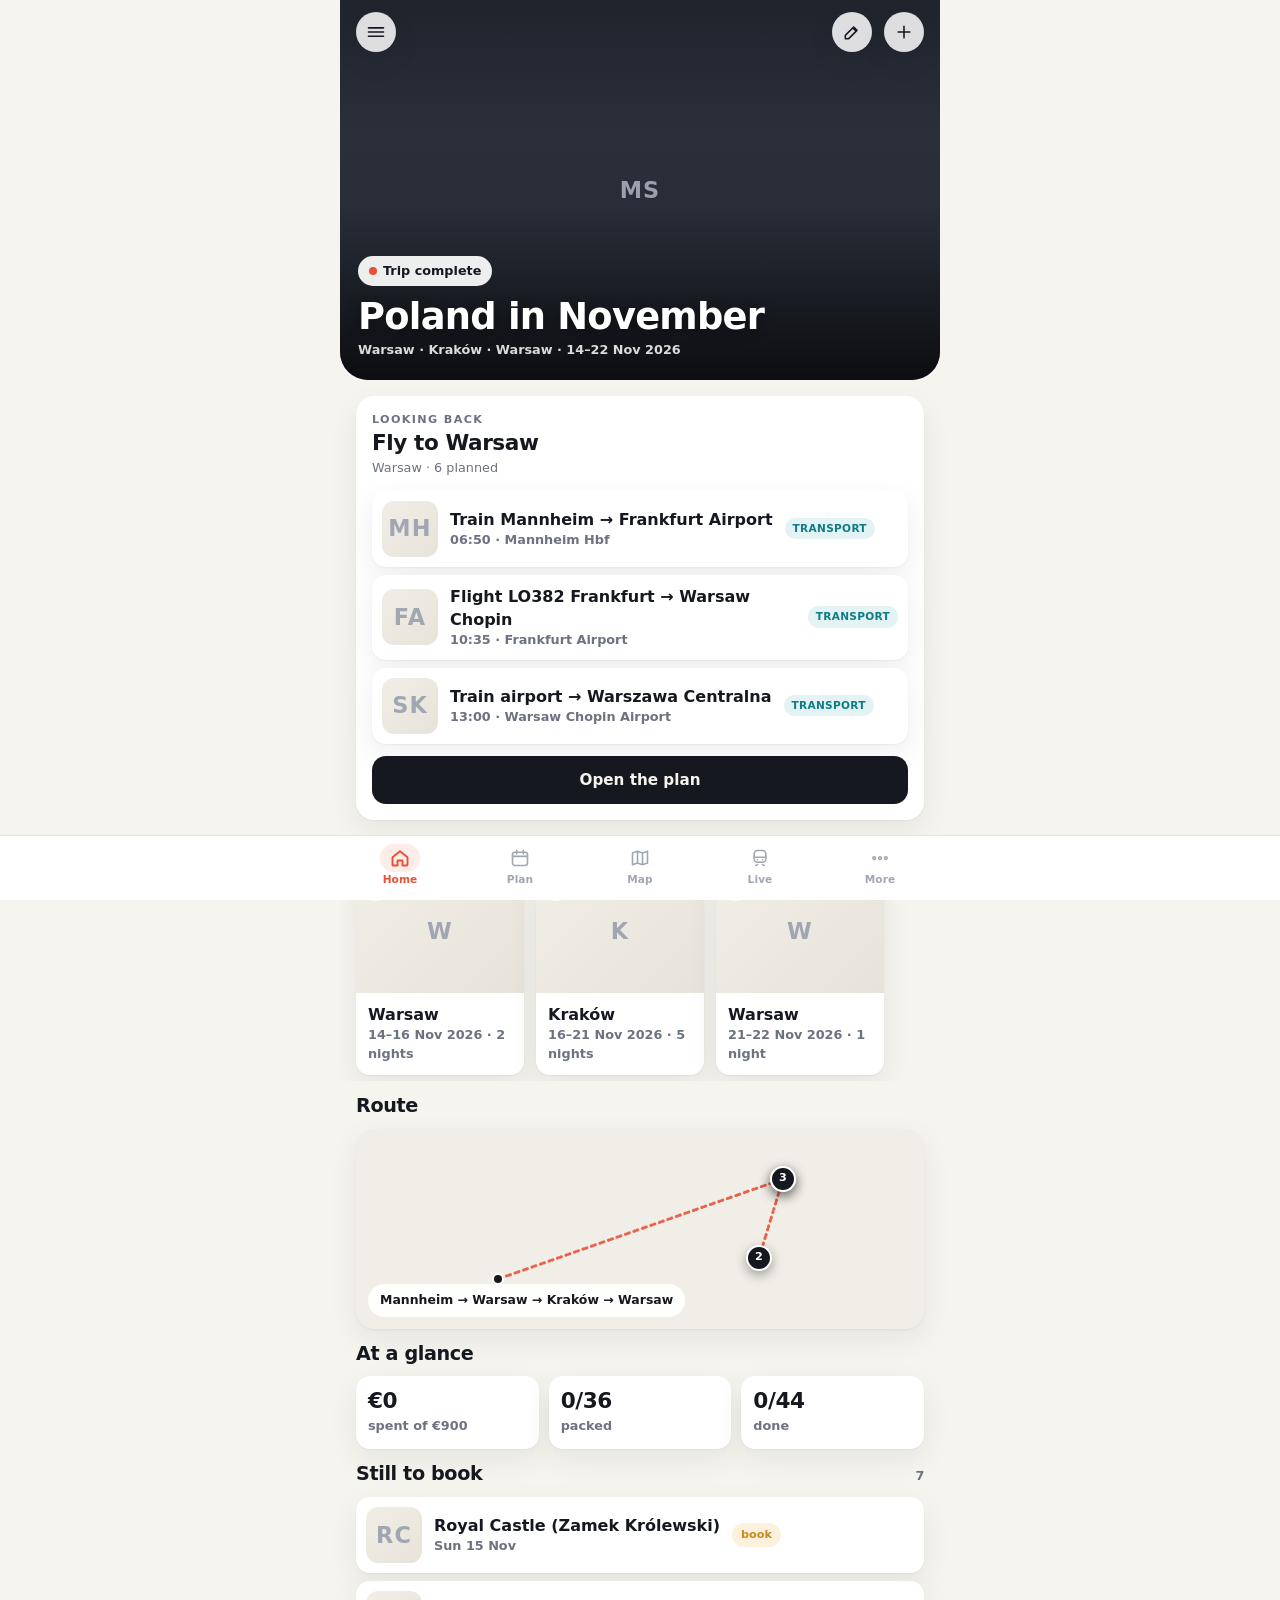
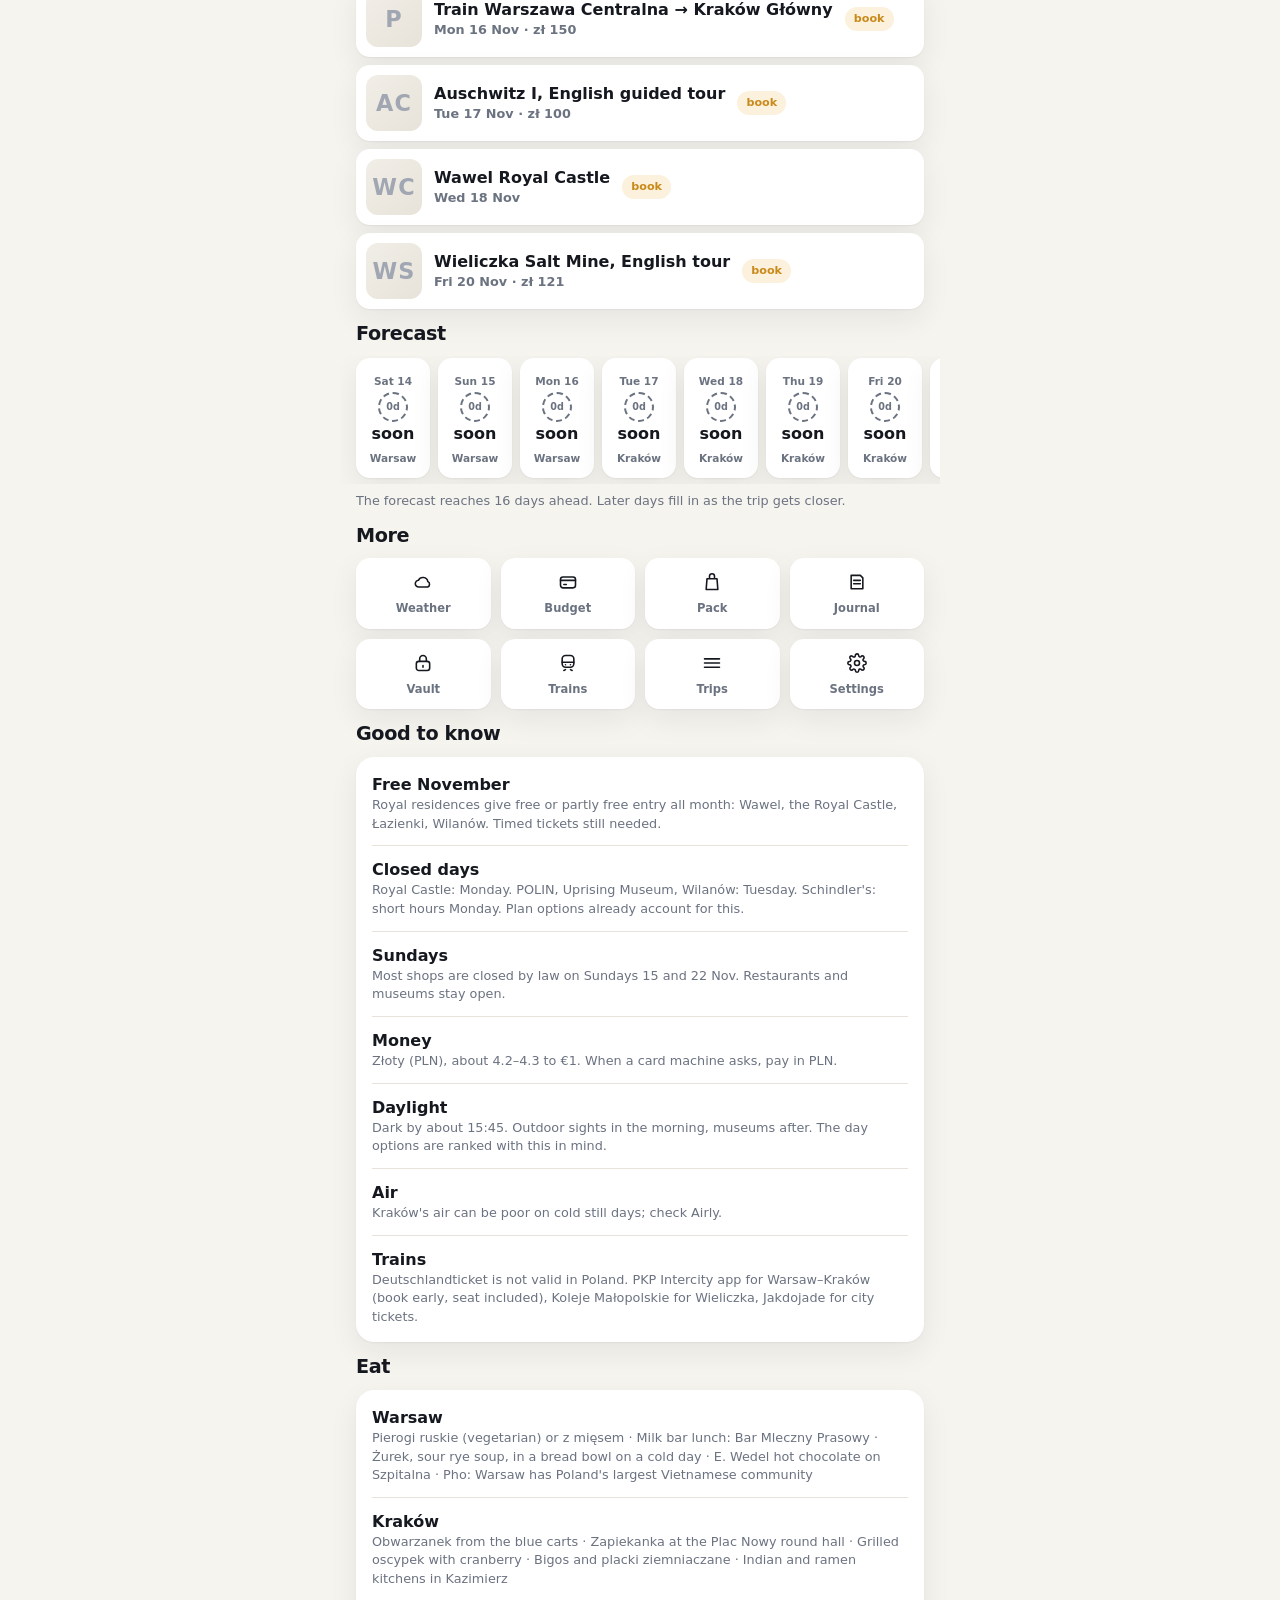
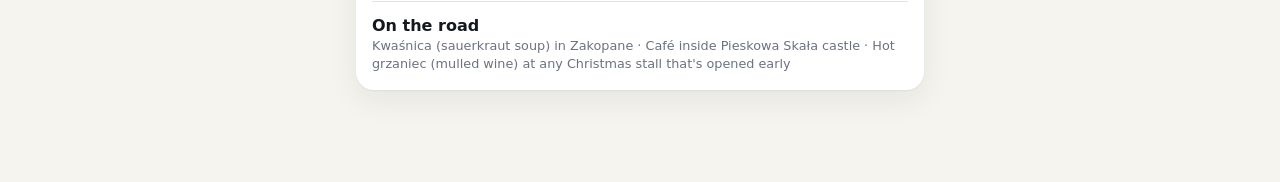
==== commit 246d3a64: "v1.5: smart day plans ranked by forecast, distance and daylight; Poland re-planned around booked LOT" ====
--- a/index.html
+++ b/index.html
@@ -1,5 +1,5 @@
 <!doctype html><html lang="en"><head><meta charset="utf-8">
-<meta http-equiv="Content-Security-Policy" content="default-src 'none'; script-src 'self' 'sha256-20nQCchB9co0qIjJZRGuk2/Z9VM+kNiyxNV1lvTlZBo=' 'sha256-ZDkgphwx1JKAXBlEn8sRl098P6FU2cs53ZJqkA4mdCs='; style-src 'unsafe-inline' https://fonts.googleapis.com; font-src https://fonts.gstatic.com data:; img-src 'self' data: blob: https://tile.openstreetmap.org https://upload.wikimedia.org https://thumb.wikimedia.org https://*.wikimedia.org; connect-src https://api.open-meteo.com https://geocoding-api.open-meteo.com https://api.transitous.org https://en.wikipedia.org; manifest-src 'self'; worker-src 'self'; base-uri 'none'; form-action 'none'; object-src 'none'; frame-src 'none'; upgrade-insecure-requests">
+<meta http-equiv="Content-Security-Policy" content="default-src 'none'; script-src 'self' 'sha256-20nQCchB9co0qIjJZRGuk2/Z9VM+kNiyxNV1lvTlZBo=' 'sha256-jZNoMpmO4D4nmJzoamBSwA3ROv148A+naGUUXMiBFuw='; style-src 'unsafe-inline' https://fonts.googleapis.com; font-src https://fonts.gstatic.com data:; img-src 'self' data: blob: https://tile.openstreetmap.org https://upload.wikimedia.org https://thumb.wikimedia.org https://*.wikimedia.org; connect-src https://api.open-meteo.com https://geocoding-api.open-meteo.com https://api.transitous.org https://en.wikipedia.org; manifest-src 'self'; worker-src 'self'; base-uri 'none'; form-action 'none'; object-src 'none'; frame-src 'none'; upgrade-insecure-requests">
 <meta name="viewport" content="width=device-width,initial-scale=1,viewport-fit=cover"><meta name="mobile-web-app-capable" content="yes"><meta name="apple-mobile-web-app-capable" content="yes"><meta name="apple-mobile-web-app-status-bar-style" content="black-translucent"><meta name="theme-color" content="#F6F4EF"><meta name="referrer" content="no-referrer">
 <title>Wayfarer</title>
 <link rel="manifest" href="manifest.webmanifest"><link rel="icon" href="icon-192.png"><link rel="apple-touch-icon" href="icon-192.png">
@@ -1021,6 +1021,28 @@
 .sec h3{font-size:1.2rem;margin-bottom:12px}
 .sec{margin-top:26px}
 .wxc .h svg{width:48px;height:48px}
+
+/* day options */
+.opts{margin:14px 0 4px}
+.opts .oh{display:flex;flex-direction:column;margin:0 0 8px}.opts .oh b{font-size:1rem}.opts .oh small{color:var(--muted);font-size:.74rem;font-weight:600}
+.ol{display:flex;gap:10px;overflow-x:auto;scrollbar-width:none;margin:0 -16px;padding:2px 16px 8px}.ol::-webkit-scrollbar{display:none}
+.opt{flex:none;width:196px;border-radius:var(--r2);overflow:hidden;background:var(--surface);box-shadow:var(--shadow);text-align:left;color:inherit;position:relative;border:2px solid transparent}
+.opt.on{border-color:var(--teal)}
+.opt.off{opacity:.5}
+.opt .ph{height:92px}
+.opt .ob{padding:8px 10px 10px}
+.opt .ob b{display:block;font-size:.92rem;line-height:1.2;margin:2px 0 3px}
+.opt .ob small{display:block;font-size:.7rem;color:var(--muted);font-weight:600;line-height:1.3}
+.opt .ob .fl{color:var(--teal);font-weight:800;margin-top:6px}
+.opt.off .ob .fl{color:var(--rose)}
+.fit{height:4px;border-radius:2px;background:var(--surface2);overflow:hidden}.fit i{display:block;height:100%;background:linear-gradient(90deg,var(--rose),var(--brass),var(--teal));border-radius:2px}
+.fit.big{height:8px;border-radius:4px}
+.chips span{flex:none;background:var(--surface2);border-radius:999px;padding:6px 11px;font-size:.76rem;font-weight:700;color:var(--muted)}
+.ph.sq{width:84px;height:84px;border-radius:14px;flex:none}
+.prev{list-style:none;margin:14px 0 16px;padding:0}.prev li{display:flex;gap:10px;align-items:baseline;padding:6px 0;border-top:1px solid var(--line)}.prev li:first-child{border-top:0}
+.prev time{flex:none;width:46px;font-variant-numeric:tabular-nums;font-weight:800;font-size:.8rem;color:var(--muted)}.prev span{flex:1}.prev em{font-style:normal;font-size:.68rem;font-weight:800;color:var(--brass);background:rgba(200,150,40,.15);padding:2px 7px;border-radius:999px}.prev em.ok{color:var(--teal);background:rgba(14,124,134,.14)}
+.nudge{display:block;width:100%;text-align:left;margin-top:12px;padding:10px 12px;border-radius:var(--r2);background:var(--accent-soft);color:inherit;border-left:3px solid var(--accent)}
+.nudge b{display:block;font-size:.9rem}.nudge small{display:block;color:var(--muted);font-size:.72rem;font-weight:600;margin-top:2px}
 </style>
 </head><body>
 <div class="app">
@@ -1037,72 +1059,131 @@
 !function(t,e){"object"==typeof exports&&"undefined"!=typeof module?e(exports):"function"==typeof define&&define.amd?define(["exports"],e):e((t="undefined"!=typeof globalThis?globalThis:t||self).leaflet={})}(this,function(t){"use strict";function l(t){for(var e,i,n=1,o=arguments.length;n<o;n++)for(e in i=arguments[n])t[e]=i[e];return t}var R=Object.create||function(t){return N.prototype=t,new N};function N(){}function a(t,e){var i,n=Array.prototype.slice;return t.bind?t.bind.apply(t,n.call(arguments,1)):(i=n.call(arguments,2),function(){return t.apply(e,i.length?i.concat(n.call(arguments)):arguments)})}var D=0;function h(t){return"_leaflet_id"in t||(t._leaflet_id=++D),t._leaflet_id}function j(t,e,i){var n,o,s=function(){n=!1,o&&(r.apply(i,o),o=!1)},r=function(){n?o=arguments:(t.apply(i,arguments),setTimeout(s,e),n=!0)};return r}function H(t,e,i){var n=e[1],e=e[0],o=n-e;return t===n&&i?t:((t-e)%o+o)%o+e}function u(){return!1}function i(t,e){return!1===e?t:(e=Math.pow(10,void 0===e?6:e),Math.round(t*e)/e)}function W(t){return t.trim?t.trim():t.replace(/^\s+|\s+$/g,"")}function F(t){return W(t).split(/\s+/)}function c(t,e){for(var i in Object.prototype.hasOwnProperty.call(t,"options")||(t.options=t.options?R(t.options):{}),e)t.options[i]=e[i];return t.options}function U(t,e,i){var n,o=[];for(n in t)o.push(encodeURIComponent(i?n.toUpperCase():n)+"="+encodeURIComponent(t[n]));return(e&&-1!==e.indexOf("?")?"&":"?")+o.join("&")}var V=/\{ *([\w_ -]+) *\}/g;function q(t,i){return t.replace(V,function(t,e){e=i[e];if(void 0===e)throw new Error("No value provided for variable "+t);return e="function"==typeof e?e(i):e})}var d=Array.isArray||function(t){return"[object Array]"===Object.prototype.toString.call(t)};function G(t,e){for(var i=0;i<t.length;i++)if(t[i]===e)return i;return-1}var K="[data-uri]";function Y(t){return window["webkit"+t]||window["moz"+t]||window["ms"+t]}var X=0;function J(t){var e=+new Date,i=Math.max(0,16-(e-X));return X=e+i,window.setTimeout(t,i)}var $=window.requestAnimationFrame||Y("RequestAnimationFrame")||J,Q=window.cancelAnimationFrame||Y("CancelAnimationFrame")||Y("CancelRequestAnimationFrame")||function(t){window.clearTimeout(t)};function x(t,e,i){if(!i||$!==J)return $.call(window,a(t,e));t.call(e)}function r(t){t&&Q.call(window,t)}var tt={__proto__:null,extend:l,create:R,bind:a,get lastId(){return D},stamp:h,throttle:j,wrapNum:H,falseFn:u,formatNum:i,trim:W,splitWords:F,setOptions:c,getParamString:U,template:q,isArray:d,indexOf:G,emptyImageUrl:K,requestFn:$,cancelFn:Q,requestAnimFrame:x,cancelAnimFrame:r};function et(){}et.extend=function(t){function e(){c(this),this.initialize&&this.initialize.apply(this,arguments),this.callInitHooks()}var i,n=e.__super__=this.prototype,o=R(n);for(i in(o.constructor=e).prototype=o,this)Object.prototype.hasOwnProperty.call(this,i)&&"prototype"!==i&&"__super__"!==i&&(e[i]=this[i]);if(t.statics&&l(e,t.statics),t.includes){var s=t.includes;if("undefined"!=typeof L&&L&&L.Mixin){s=d(s)?s:[s];for(var r=0;r<s.length;r++)s[r]===L.Mixin.Events&&console.warn("Deprecated include of L.Mixin.Events: this property will be removed in future releases, please inherit from L.Evented instead.",(new Error).stack)}l.apply(null,[o].concat(t.includes))}return l(o,t),delete o.statics,delete o.includes,o.options&&(o.options=n.options?R(n.options):{},l(o.options,t.options)),o._initHooks=[],o.callInitHooks=function(){if(!this._initHooksCalled){n.callInitHooks&&n.callInitHooks.call(this),this._initHooksCalled=!0;for(var t=0,e=o._initHooks.length;t<e;t++)o._initHooks[t].call(this)}},e},et.include=function(t){var e=this.prototype.options;return l(this.prototype,t),t.options&&(this.prototype.options=e,this.mergeOptions(t.options)),this},et.mergeOptions=function(t){return l(this.prototype.options,t),this},et.addInitHook=function(t){var e=Array.prototype.slice.call(arguments,1),i="function"==typeof t?t:function(){this[t].apply(this,e)};return this.prototype._initHooks=this.prototype._initHooks||[],this.prototype._initHooks.push(i),this};var e={on:function(t,e,i){if("object"==typeof t)for(var n in t)this._on(n,t[n],e);else for(var o=0,s=(t=F(t)).length;o<s;o++)this._on(t[o],e,i);return this},off:function(t,e,i){if(arguments.length)if("object"==typeof t)for(var n in t)this._off(n,t[n],e);else{t=F(t);for(var o=1===arguments.length,s=0,r=t.length;s<r;s++)o?this._off(t[s]):this._off(t[s],e,i)}else delete this._events;return this},_on:function(t,e,i,n){"function"!=typeof e?console.warn("wrong listener type: "+typeof e):!1===this._listens(t,e,i)&&(e={fn:e,ctx:i=i===this?void 0:i},n&&(e.once=!0),this._events=this._events||{},this._events[t]=this._events[t]||[],this._events[t].push(e))},_off:function(t,e,i){var n,o,s;if(this._events&&(n=this._events[t]))if(1===arguments.length){if(this._firingCount)for(o=0,s=n.length;o<s;o++)n[o].fn=u;delete this._events[t]}else"function"!=typeof e?console.warn("wrong listener type: "+typeof e):!1!==(e=this._listens(t,e,i))&&(i=n[e],this._firingCount&&(i.fn=u,this._events[t]=n=n.slice()),n.splice(e,1))},fire:function(t,e,i){if(this.listens(t,i)){var n=l({},e,{type:t,target:this,sourceTarget:e&&e.sourceTarget||this});if(this._events){var o=this._events[t];if(o){this._firingCount=this._firingCount+1||1;for(var s=0,r=o.length;s<r;s++){var a=o[s],h=a.fn;a.once&&this.off(t,h,a.ctx),h.call(a.ctx||this,n)}this._firingCount--}}i&&this._propagateEvent(n)}return this},listens:function(t,e,i,n){"string"!=typeof t&&console.warn('"string" type argument expected');var o=e,s=("function"!=typeof e&&(n=!!e,i=o=void 0),this._events&&this._events[t]);if(s&&s.length&&!1!==this._listens(t,o,i))return!0;if(n)for(var r in this._eventParents)if(this._eventParents[r].listens(t,e,i,n))return!0;return!1},_listens:function(t,e,i){if(this._events){var n=this._events[t]||[];if(!e)return!!n.length;i===this&&(i=void 0);for(var o=0,s=n.length;o<s;o++)if(n[o].fn===e&&n[o].ctx===i)return o}return!1},once:function(t,e,i){if("object"==typeof t)for(var n in t)this._on(n,t[n],e,!0);else for(var o=0,s=(t=F(t)).length;o<s;o++)this._on(t[o],e,i,!0);return this},addEventParent:function(t){return this._eventParents=this._eventParents||{},this._eventParents[h(t)]=t,this},removeEventParent:function(t){return this._eventParents&&delete this._eventParents[h(t)],this},_propagateEvent:function(t){for(var e in this._eventParents)this._eventParents[e].fire(t.type,l({layer:t.target,propagatedFrom:t.target},t),!0)}},it=(e.addEventListener=e.on,e.removeEventListener=e.clearAllEventListeners=e.off,e.addOneTimeEventListener=e.once,e.fireEvent=e.fire,e.hasEventListeners=e.listens,et.extend(e));function p(t,e,i){this.x=i?Math.round(t):t,this.y=i?Math.round(e):e}var nt=Math.trunc||function(t){return 0<t?Math.floor(t):Math.ceil(t)};function m(t,e,i){return t instanceof p?t:d(t)?new p(t[0],t[1]):null==t?t:"object"==typeof t&&"x"in t&&"y"in t?new p(t.x,t.y):new p(t,e,i)}function f(t,e){if(t)for(var i=e?[t,e]:t,n=0,o=i.length;n<o;n++)this.extend(i[n])}function _(t,e){return!t||t instanceof f?t:new f(t,e)}function s(t,e){if(t)for(var i=e?[t,e]:t,n=0,o=i.length;n<o;n++)this.extend(i[n])}function g(t,e){return t instanceof s?t:new s(t,e)}function v(t,e,i){if(isNaN(t)||isNaN(e))throw new Error("Invalid LatLng object: ("+t+", "+e+")");this.lat=+t,this.lng=+e,void 0!==i&&(this.alt=+i)}function w(t,e,i){return t instanceof v?t:d(t)&&"object"!=typeof t[0]?3===t.length?new v(t[0],t[1],t[2]):2===t.length?new v(t[0],t[1]):null:null==t?t:"object"==typeof t&&"lat"in t?new v(t.lat,"lng"in t?t.lng:t.lon,t.alt):void 0===e?null:new v(t,e,i)}p.prototype={clone:function(){return new p(this.x,this.y)},add:function(t){return this.clone()._add(m(t))},_add:function(t){return this.x+=t.x,this.y+=t.y,this},subtract:function(t){return this.clone()._subtract(m(t))},_subtract:function(t){return this.x-=t.x,this.y-=t.y,this},divideBy:function(t){return this.clone()._divideBy(t)},_divideBy:function(t){return this.x/=t,this.y/=t,this},multiplyBy:function(t){return this.clone()._multiplyBy(t)},_multiplyBy:function(t){return this.x*=t,this.y*=t,this},scaleBy:function(t){return new p(this.x*t.x,this.y*t.y)},unscaleBy:function(t){return new p(this.x/t.x,this.y/t.y)},round:function(){return this.clone()._round()},_round:function(){return this.x=Math.round(this.x),this.y=Math.round(this.y),this},floor:function(){return this.clone()._floor()},_floor:function(){return this.x=Math.floor(this.x),this.y=Math.floor(this.y),this},ceil:function(){return this.clone()._ceil()},_ceil:function(){return this.x=Math.ceil(this.x),this.y=Math.ceil(this.y),this},trunc:function(){return this.clone()._trunc()},_trunc:function(){return this.x=nt(this.x),this.y=nt(this.y),this},distanceTo:function(t){var e=(t=m(t)).x-this.x,t=t.y-this.y;return Math.sqrt(e*e+t*t)},equals:function(t){return(t=m(t)).x===this.x&&t.y===this.y},contains:function(t){return t=m(t),Math.abs(t.x)<=Math.abs(this.x)&&Math.abs(t.y)<=Math.abs(this.y)},toString:function(){return"Point("+i(this.x)+", "+i(this.y)+")"}},f.prototype={extend:function(t){var e,i;if(t){if(t instanceof p||"number"==typeof t[0]||"x"in t)e=i=m(t);else if(e=(t=_(t)).min,i=t.max,!e||!i)return this;this.min||this.max?(this.min.x=Math.min(e.x,this.min.x),this.max.x=Math.max(i.x,this.max.x),this.min.y=Math.min(e.y,this.min.y),this.max.y=Math.max(i.y,this.max.y)):(this.min=e.clone(),this.max=i.clone())}return this},getCenter:function(t){return m((this.min.x+this.max.x)/2,(this.min.y+this.max.y)/2,t)},getBottomLeft:function(){return m(this.min.x,this.max.y)},getTopRight:function(){return m(this.max.x,this.min.y)},getTopLeft:function(){return this.min},getBottomRight:function(){return this.max},getSize:function(){return this.max.subtract(this.min)},contains:function(t){var e,i;return(t=("number"==typeof t[0]||t instanceof p?m:_)(t))instanceof f?(e=t.min,i=t.max):e=i=t,e.x>=this.min.x&&i.x<=this.max.x&&e.y>=this.min.y&&i.y<=this.max.y},intersects:function(t){t=_(t);var e=this.min,i=this.max,n=t.min,t=t.max,o=t.x>=e.x&&n.x<=i.x,t=t.y>=e.y&&n.y<=i.y;return o&&t},overlaps:function(t){t=_(t);var e=this.min,i=this.max,n=t.min,t=t.max,o=t.x>e.x&&n.x<i.x,t=t.y>e.y&&n.y<i.y;return o&&t},isValid:function(){return!(!this.min||!this.max)},pad:function(t){var e=this.min,i=this.max,n=Math.abs(e.x-i.x)*t,t=Math.abs(e.y-i.y)*t;return _(m(e.x-n,e.y-t),m(i.x+n,i.y+t))},equals:function(t){return!!t&&(t=_(t),this.min.equals(t.getTopLeft())&&this.max.equals(t.getBottomRight()))}},s.prototype={extend:function(t){var e,i,n=this._southWest,o=this._northEast;if(t instanceof v)i=e=t;else{if(!(t instanceof s))return t?this.extend(w(t)||g(t)):this;if(e=t._southWest,i=t._northEast,!e||!i)return this}return n||o?(n.lat=Math.min(e.lat,n.lat),n.lng=Math.min(e.lng,n.lng),o.lat=Math.max(i.lat,o.lat),o.lng=Math.max(i.lng,o.lng)):(this._southWest=new v(e.lat,e.lng),this._northEast=new v(i.lat,i.lng)),this},pad:function(t){var e=this._southWest,i=this._northEast,n=Math.abs(e.lat-i.lat)*t,t=Math.abs(e.lng-i.lng)*t;return new s(new v(e.lat-n,e.lng-t),new v(i.lat+n,i.lng+t))},getCenter:function(){return new v((this._southWest.lat+this._northEast.lat)/2,(this._southWest.lng+this._northEast.lng)/2)},getSouthWest:function(){return this._southWest},getNorthEast:function(){return this._northEast},getNorthWest:function(){return new v(this.getNorth(),this.getWest())},getSouthEast:function(){return new v(this.getSouth(),this.getEast())},getWest:function(){return this._southWest.lng},getSouth:function(){return this._southWest.lat},getEast:function(){return this._northEast.lng},getNorth:function(){return this._northEast.lat},contains:function(t){t=("number"==typeof t[0]||t instanceof v||"lat"in t?w:g)(t);var e,i,n=this._southWest,o=this._northEast;return t instanceof s?(e=t.getSouthWest(),i=t.getNorthEast()):e=i=t,e.lat>=n.lat&&i.lat<=o.lat&&e.lng>=n.lng&&i.lng<=o.lng},intersects:function(t){t=g(t);var e=this._southWest,i=this._northEast,n=t.getSouthWest(),t=t.getNorthEast(),o=t.lat>=e.lat&&n.lat<=i.lat,t=t.lng>=e.lng&&n.lng<=i.lng;return o&&t},overlaps:function(t){t=g(t);var e=this._southWest,i=this._northEast,n=t.getSouthWest(),t=t.getNorthEast(),o=t.lat>e.lat&&n.lat<i.lat,t=t.lng>e.lng&&n.lng<i.lng;return o&&t},toBBoxString:function(){return[this.getWest(),this.getSouth(),this.getEast(),this.getNorth()].join(",")},equals:function(t,e){return!!t&&(t=g(t),this._southWest.equals(t.getSouthWest(),e)&&this._northEast.equals(t.getNorthEast(),e))},isValid:function(){return!(!this._southWest||!this._northEast)}};var ot={latLngToPoint:function(t,e){t=this.projection.project(t),e=this.scale(e);return this.transformation._transform(t,e)},pointToLatLng:function(t,e){e=this.scale(e),t=this.transformation.untransform(t,e);return this.projection.unproject(t)},project:function(t){return this.projection.project(t)},unproject:function(t){return this.projection.unproject(t)},scale:function(t){return 256*Math.pow(2,t)},zoom:function(t){return Math.log(t/256)/Math.LN2},getProjectedBounds:function(t){var e;return this.infinite?null:(e=this.projection.bounds,t=this.scale(t),new f(this.transformation.transform(e.min,t),this.transformation.transform(e.max,t)))},infinite:!(v.prototype={equals:function(t,e){return!!t&&(t=w(t),Math.max(Math.abs(this.lat-t.lat),Math.abs(this.lng-t.lng))<=(void 0===e?1e-9:e))},toString:function(t){return"LatLng("+i(this.lat,t)+", "+i(this.lng,t)+")"},distanceTo:function(t){return st.distance(this,w(t))},wrap:function(){return st.wrapLatLng(this)},toBounds:function(t){var t=180*t/40075017,e=t/Math.cos(Math.PI/180*this.lat);return g([this.lat-t,this.lng-e],[this.lat+t,this.lng+e])},clone:function(){return new v(this.lat,this.lng,this.alt)}}),wrapLatLng:function(t){var e=this.wrapLng?H(t.lng,this.wrapLng,!0):t.lng;return new v(this.wrapLat?H(t.lat,this.wrapLat,!0):t.lat,e,t.alt)},wrapLatLngBounds:function(t){var e=t.getCenter(),i=this.wrapLatLng(e),n=e.lat-i.lat,e=e.lng-i.lng;return 0==n&&0==e?t:(i=t.getSouthWest(),t=t.getNorthEast(),new s(new v(i.lat-n,i.lng-e),new v(t.lat-n,t.lng-e)))}},st=l({},ot,{wrapLng:[-180,180],R:6371e3,distance:function(t,e){var i=Math.PI/180,n=t.lat*i,o=e.lat*i,s=Math.sin((e.lat-t.lat)*i/2),e=Math.sin((e.lng-t.lng)*i/2),t=s*s+Math.cos(n)*Math.cos(o)*e*e,i=2*Math.atan2(Math.sqrt(t),Math.sqrt(1-t));return this.R*i}}),rt=6378137,rt={R:rt,MAX_LATITUDE:85.0511287798,project:function(t){var e=Math.PI/180,i=this.MAX_LATITUDE,i=Math.max(Math.min(i,t.lat),-i),i=Math.sin(i*e);return new p(this.R*t.lng*e,this.R*Math.log((1+i)/(1-i))/2)},unproject:function(t){var e=180/Math.PI;return new v((2*Math.atan(Math.exp(t.y/this.R))-Math.PI/2)*e,t.x*e/this.R)},bounds:new f([-(rt=rt*Math.PI),-rt],[rt,rt])};function at(t,e,i,n){d(t)?(this._a=t[0],this._b=t[1],this._c=t[2],this._d=t[3]):(this._a=t,this._b=e,this._c=i,this._d=n)}function ht(t,e,i,n){return new at(t,e,i,n)}at.prototype={transform:function(t,e){return this._transform(t.clone(),e)},_transform:function(t,e){return t.x=(e=e||1)*(this._a*t.x+this._b),t.y=e*(this._c*t.y+this._d),t},untransform:function(t,e){return new p((t.x/(e=e||1)-this._b)/this._a,(t.y/e-this._d)/this._c)}};var lt=l({},st,{code:"EPSG:3857",projection:rt,transformation:ht(lt=.5/(Math.PI*rt.R),.5,-lt,.5)}),ut=l({},lt,{code:"EPSG:900913"});function ct(t){return document.createElementNS("http://www.w3.org/2000/svg",t)}function dt(t,e){for(var i,n,o,s,r="",a=0,h=t.length;a<h;a++){for(i=0,n=(o=t[a]).length;i<n;i++)r+=(i?"L":"M")+(s=o[i]).x+" "+s.y;r+=e?b.svg?"z":"x":""}return r||"M0 0"}var _t=document.documentElement.style,pt="ActiveXObject"in window,mt=pt&&!document.addEventListener,n="msLaunchUri"in navigator&&!("documentMode"in document),ft=y("webkit"),gt=y("android"),vt=y("android 2")||y("android 3"),yt=parseInt(/WebKit\/([0-9]+)|$/.exec(navigator.userAgent)[1],10),yt=gt&&y("Google")&&yt<537&&!("AudioNode"in window),xt=!!window.opera,wt=!n&&y("chrome"),bt=y("gecko")&&!ft&&!xt&&!pt,Pt=!wt&&y("safari"),Lt=y("phantom"),o="OTransition"in _t,Tt=0===navigator.platform.indexOf("Win"),Mt=pt&&"transition"in _t,zt="WebKitCSSMatrix"in window&&"m11"in new window.WebKitCSSMatrix&&!vt,_t="MozPerspective"in _t,Ct=!window.L_DISABLE_3D&&(Mt||zt||_t)&&!o&&!Lt,Zt="undefined"!=typeof orientation||y("mobile"),St=Zt&&ft,Et=Zt&&zt,kt=!window.PointerEvent&&window.MSPointerEvent,Ot=!(!window.PointerEvent&&!kt),At="ontouchstart"in window||!!window.TouchEvent,Bt=!window.L_NO_TOUCH&&(At||Ot),It=Zt&&xt,Rt=Zt&&bt,Nt=1<(window.devicePixelRatio||window.screen.deviceXDPI/window.screen.logicalXDPI),Dt=function(){var t=!1;try{var e=Object.defineProperty({},"passive",{get:function(){t=!0}});window.addEventListener("testPassiveEventSupport",u,e),window.removeEventListener("testPassiveEventSupport",u,e)}catch(t){}return t}(),jt=!!document.createElement("canvas").getContext,Ht=!(!document.createElementNS||!ct("svg").createSVGRect),Wt=!!Ht&&((Wt=document.createElement("div")).innerHTML="<svg/>","http://www.w3.org/2000/svg"===(Wt.firstChild&&Wt.firstChild.namespaceURI));function y(t){return 0<=navigator.userAgent.toLowerCase().indexOf(t)}var b={ie:pt,ielt9:mt,edge:n,webkit:ft,android:gt,android23:vt,androidStock:yt,opera:xt,chrome:wt,gecko:bt,safari:Pt,phantom:Lt,opera12:o,win:Tt,ie3d:Mt,webkit3d:zt,gecko3d:_t,any3d:Ct,mobile:Zt,mobileWebkit:St,mobileWebkit3d:Et,msPointer:kt,pointer:Ot,touch:Bt,touchNative:At,mobileOpera:It,mobileGecko:Rt,retina:Nt,passiveEvents:Dt,canvas:jt,svg:Ht,vml:!Ht&&function(){try{var t=document.createElement("div"),e=(t.innerHTML='<v:shape adj="1"/>',t.firstChild);return e.style.behavior="url(#default#VML)",e&&"object"==typeof e.adj}catch(t){return!1}}(),inlineSvg:Wt,mac:0===navigator.platform.indexOf("Mac"),linux:0===navigator.platform.indexOf("Linux")},Ft=b.msPointer?"MSPointerDown":"pointerdown",Ut=b.msPointer?"MSPointerMove":"pointermove",Vt=b.msPointer?"MSPointerUp":"pointerup",qt=b.msPointer?"MSPointerCancel":"pointercancel",Gt={touchstart:Ft,touchmove:Ut,touchend:Vt,touchcancel:qt},Kt={touchstart:function(t,e){e.MSPOINTER_TYPE_TOUCH&&e.pointerType===e.MSPOINTER_TYPE_TOUCH&&O(e);ee(t,e)},touchmove:ee,touchend:ee,touchcancel:ee},Yt={},Xt=!1;function Jt(t,e,i){return"touchstart"!==e||Xt||(document.addEventListener(Ft,$t,!0),document.addEventListener(Ut,Qt,!0),document.addEventListener(Vt,te,!0),document.addEventListener(qt,te,!0),Xt=!0),Kt[e]?(i=Kt[e].bind(this,i),t.addEventListener(Gt[e],i,!1),i):(console.warn("wrong event specified:",e),u)}function $t(t){Yt[t.pointerId]=t}function Qt(t){Yt[t.pointerId]&&(Yt[t.pointerId]=t)}function te(t){delete Yt[t.pointerId]}function ee(t,e){if(e.pointerType!==(e.MSPOINTER_TYPE_MOUSE||"mouse")){for(var i in e.touches=[],Yt)e.touches.push(Yt[i]);e.changedTouches=[e],t(e)}}var ie=200;function ne(t,i){t.addEventListener("dblclick",i);var n,o=0;function e(t){var e;1!==t.detail?n=t.detail:"mouse"===t.pointerType||t.sourceCapabilities&&!t.sourceCapabilities.firesTouchEvents||((e=Ne(t)).some(function(t){return t instanceof HTMLLabelElement&&t.attributes.for})&&!e.some(function(t){return t instanceof HTMLInputElement||t instanceof HTMLSelectElement})||((e=Date.now())-o<=ie?2===++n&&i(function(t){var e,i,n={};for(i in t)e=t[i],n[i]=e&&e.bind?e.bind(t):e;return(t=n).type="dblclick",n.detail=2,n.isTrusted=!1,n._simulated=!0,n}(t)):n=1,o=e))}return t.addEventListener("click",e),{dblclick:i,simDblclick:e}}var oe,se,re,ae,he,le,ue=we(["transform","webkitTransform","OTransform","MozTransform","msTransform"]),ce=we(["webkitTransition","transition","OTransition","MozTransition","msTransition"]),de="webkitTransition"===ce||"OTransition"===ce?ce+"End":"transitionend";function _e(t){return"string"==typeof t?document.getElementById(t):t}function pe(t,e){var i=t.style[e]||t.currentStyle&&t.currentStyle[e];return"auto"===(i=i&&"auto"!==i||!document.defaultView?i:(t=document.defaultView.getComputedStyle(t,null))?t[e]:null)?null:i}function P(t,e,i){t=document.createElement(t);return t.className=e||"",i&&i.appendChild(t),t}function T(t){var e=t.parentNode;e&&e.removeChild(t)}function me(t){for(;t.firstChild;)t.removeChild(t.firstChild)}function fe(t){var e=t.parentNode;e&&e.lastChild!==t&&e.appendChild(t)}function ge(t){var e=t.parentNode;e&&e.firstChild!==t&&e.insertBefore(t,e.firstChild)}function ve(t,e){return void 0!==t.classList?t.classList.contains(e):0<(t=xe(t)).length&&new RegExp("(^|\\s)"+e+"(\\s|$)").test(t)}function M(t,e){var i;if(void 0!==t.classList)for(var n=F(e),o=0,s=n.length;o<s;o++)t.classList.add(n[o]);else ve(t,e)||ye(t,((i=xe(t))?i+" ":"")+e)}function z(t,e){void 0!==t.classList?t.classList.remove(e):ye(t,W((" "+xe(t)+" ").replace(" "+e+" "," ")))}function ye(t,e){void 0===t.className.baseVal?t.className=e:t.className.baseVal=e}function xe(t){return void 0===(t=t.correspondingElement?t.correspondingElement:t).className.baseVal?t.className:t.className.baseVal}function C(t,e){if("opacity"in t.style)t.style.opacity=e;else if("filter"in t.style){var i=!1,n="DXImageTransform.Microsoft.Alpha";try{i=t.filters.item(n)}catch(t){if(1===e)return}e=Math.round(100*e),i?(i.Enabled=100!==e,i.Opacity=e):t.style.filter+=" progid:"+n+"(opacity="+e+")"}}function we(t){for(var e=document.documentElement.style,i=0;i<t.length;i++)if(t[i]in e)return t[i];return!1}function be(t,e,i){e=e||new p(0,0);t.style[ue]=(b.ie3d?"translate("+e.x+"px,"+e.y+"px)":"translate3d("+e.x+"px,"+e.y+"px,0)")+(i?" scale("+i+")":"")}function Z(t,e){t._leaflet_pos=e,b.any3d?be(t,e):(t.style.left=e.x+"px",t.style.top=e.y+"px")}function Pe(t){return t._leaflet_pos||new p(0,0)}function Le(){S(window,"dragstart",O)}function Te(){k(window,"dragstart",O)}function Me(t){for(;-1===t.tabIndex;)t=t.parentNode;t.style&&(ze(),le=(he=t).style.outlineStyle,t.style.outlineStyle="none",S(window,"keydown",ze))}function ze(){he&&(he.style.outlineStyle=le,le=he=void 0,k(window,"keydown",ze))}function Ce(t){for(;!((t=t.parentNode).offsetWidth&&t.offsetHeight||t===document.body););return t}function Ze(t){var e=t.getBoundingClientRect();return{x:e.width/t.offsetWidth||1,y:e.height/t.offsetHeight||1,boundingClientRect:e}}ae="onselectstart"in document?(re=function(){S(window,"selectstart",O)},function(){k(window,"selectstart",O)}):(se=we(["userSelect","WebkitUserSelect","OUserSelect","MozUserSelect","msUserSelect"]),re=function(){var t;se&&(t=document.documentElement.style,oe=t[se],t[se]="none")},function(){se&&(document.documentElement.style[se]=oe,oe=void 0)});pt={__proto__:null,TRANSFORM:ue,TRANSITION:ce,TRANSITION_END:de,get:_e,getStyle:pe,create:P,remove:T,empty:me,toFront:fe,toBack:ge,hasClass:ve,addClass:M,removeClass:z,setClass:ye,getClass:xe,setOpacity:C,testProp:we,setTransform:be,setPosition:Z,getPosition:Pe,get disableTextSelection(){return re},get enableTextSelection(){return ae},disableImageDrag:Le,enableImageDrag:Te,preventOutline:Me,restoreOutline:ze,getSizedParentNode:Ce,getScale:Ze};function S(t,e,i,n){if(e&&"object"==typeof e)for(var o in e)ke(t,o,e[o],i);else for(var s=0,r=(e=F(e)).length;s<r;s++)ke(t,e[s],i,n);return this}var E="_leaflet_events";function k(t,e,i,n){if(1===arguments.length)Se(t),delete t[E];else if(e&&"object"==typeof e)for(var o in e)Oe(t,o,e[o],i);else if(e=F(e),2===arguments.length)Se(t,function(t){return-1!==G(e,t)});else for(var s=0,r=e.length;s<r;s++)Oe(t,e[s],i,n);return this}function Se(t,e){for(var i in t[E]){var n=i.split(/\d/)[0];e&&!e(n)||Oe(t,n,null,null,i)}}var Ee={mouseenter:"mouseover",mouseleave:"mouseout",wheel:!("onwheel"in window)&&"mousewheel"};function ke(e,t,i,n){var o,s,r=t+h(i)+(n?"_"+h(n):"");e[E]&&e[E][r]||(s=o=function(t){return i.call(n||e,t||window.event)},!b.touchNative&&b.pointer&&0===t.indexOf("touch")?o=Jt(e,t,o):b.touch&&"dblclick"===t?o=ne(e,o):"addEventListener"in e?"touchstart"===t||"touchmove"===t||"wheel"===t||"mousewheel"===t?e.addEventListener(Ee[t]||t,o,!!b.passiveEvents&&{passive:!1}):"mouseenter"===t||"mouseleave"===t?e.addEventListener(Ee[t],o=function(t){t=t||window.event,We(e,t)&&s(t)},!1):e.addEventListener(t,s,!1):e.attachEvent("on"+t,o),e[E]=e[E]||{},e[E][r]=o)}function Oe(t,e,i,n,o){o=o||e+h(i)+(n?"_"+h(n):"");var s,r,i=t[E]&&t[E][o];i&&(!b.touchNative&&b.pointer&&0===e.indexOf("touch")?(n=t,r=i,Gt[s=e]?n.removeEventListener(Gt[s],r,!1):console.warn("wrong event specified:",s)):b.touch&&"dblclick"===e?(n=i,(r=t).removeEventListener("dblclick",n.dblclick),r.removeEventListener("click",n.simDblclick)):"removeEventListener"in t?t.removeEventListener(Ee[e]||e,i,!1):t.detachEvent("on"+e,i),t[E][o]=null)}function Ae(t){return t.stopPropagation?t.stopPropagation():t.originalEvent?t.originalEvent._stopped=!0:t.cancelBubble=!0,this}function Be(t){return ke(t,"wheel",Ae),this}function Ie(t){return S(t,"mousedown touchstart dblclick contextmenu",Ae),t._leaflet_disable_click=!0,this}function O(t){return t.preventDefault?t.preventDefault():t.returnValue=!1,this}function Re(t){return O(t),Ae(t),this}function Ne(t){if(t.composedPath)return t.composedPath();for(var e=[],i=t.target;i;)e.push(i),i=i.parentNode;return e}function De(t,e){var i,n;return e?(n=(i=Ze(e)).boundingClientRect,new p((t.clientX-n.left)/i.x-e.clientLeft,(t.clientY-n.top)/i.y-e.clientTop)):new p(t.clientX,t.clientY)}var je=b.linux&&b.chrome?window.devicePixelRatio:b.mac?3*window.devicePixelRatio:0<window.devicePixelRatio?2*window.devicePixelRatio:1;function He(t){return b.edge?t.wheelDeltaY/2:t.deltaY&&0===t.deltaMode?-t.deltaY/je:t.deltaY&&1===t.deltaMode?20*-t.deltaY:t.deltaY&&2===t.deltaMode?60*-t.deltaY:t.deltaX||t.deltaZ?0:t.wheelDelta?(t.wheelDeltaY||t.wheelDelta)/2:t.detail&&Math.abs(t.detail)<32765?20*-t.detail:t.detail?t.detail/-32765*60:0}function We(t,e){var i=e.relatedTarget;if(!i)return!0;try{for(;i&&i!==t;)i=i.parentNode}catch(t){return!1}return i!==t}var mt={__proto__:null,on:S,off:k,stopPropagation:Ae,disableScrollPropagation:Be,disableClickPropagation:Ie,preventDefault:O,stop:Re,getPropagationPath:Ne,getMousePosition:De,getWheelDelta:He,isExternalTarget:We,addListener:S,removeListener:k},Fe=it.extend({run:function(t,e,i,n){this.stop(),this._el=t,this._inProgress=!0,this._duration=i||.25,this._easeOutPower=1/Math.max(n||.5,.2),this._startPos=Pe(t),this._offset=e.subtract(this._startPos),this._startTime=+new Date,this.fire("start"),this._animate()},stop:function(){this._inProgress&&(this._step(!0),this._complete())},_animate:function(){this._animId=x(this._animate,this),this._step()},_step:function(t){var e=+new Date-this._startTime,i=1e3*this._duration;e<i?this._runFrame(this._easeOut(e/i),t):(this._runFrame(1),this._complete())},_runFrame:function(t,e){t=this._startPos.add(this._offset.multiplyBy(t));e&&t._round(),Z(this._el,t),this.fire("step")},_complete:function(){r(this._animId),this._inProgress=!1,this.fire("end")},_easeOut:function(t){return 1-Math.pow(1-t,this._easeOutPower)}}),A=it.extend({options:{crs:lt,center:void 0,zoom:void 0,minZoom:void 0,maxZoom:void 0,layers:[],maxBounds:void 0,renderer:void 0,zoomAnimation:!0,zoomAnimationThreshold:4,fadeAnimation:!0,markerZoomAnimation:!0,transform3DLimit:8388608,zoomSnap:1,zoomDelta:1,trackResize:!0},initialize:function(t,e){e=c(this,e),this._handlers=[],this._layers={},this._zoomBoundLayers={},this._sizeChanged=!0,this._initContainer(t),this._initLayout(),this._onResize=a(this._onResize,this),this._initEvents(),e.maxBounds&&this.setMaxBounds(e.maxBounds),void 0!==e.zoom&&(this._zoom=this._limitZoom(e.zoom)),e.center&&void 0!==e.zoom&&this.setView(w(e.center),e.zoom,{reset:!0}),this.callInitHooks(),this._zoomAnimated=ce&&b.any3d&&!b.mobileOpera&&this.options.zoomAnimation,this._zoomAnimated&&(this._createAnimProxy(),S(this._proxy,de,this._catchTransitionEnd,this)),this._addLayers(this.options.layers)},setView:function(t,e,i){if((e=void 0===e?this._zoom:this._limitZoom(e),t=this._limitCenter(w(t),e,this.options.maxBounds),i=i||{},this._stop(),this._loaded&&!i.reset&&!0!==i)&&(void 0!==i.animate&&(i.zoom=l({animate:i.animate},i.zoom),i.pan=l({animate:i.animate,duration:i.duration},i.pan)),this._zoom!==e?this._tryAnimatedZoom&&this._tryAnimatedZoom(t,e,i.zoom):this._tryAnimatedPan(t,i.pan)))return clearTimeout(this._sizeTimer),this;return this._resetView(t,e,i.pan&&i.pan.noMoveStart),this},setZoom:function(t,e){return this._loaded?this.setView(this.getCenter(),t,{zoom:e}):(this._zoom=t,this)},zoomIn:function(t,e){return t=t||(b.any3d?this.options.zoomDelta:1),this.setZoom(this._zoom+t,e)},zoomOut:function(t,e){return t=t||(b.any3d?this.options.zoomDelta:1),this.setZoom(this._zoom-t,e)},setZoomAround:function(t,e,i){var n=this.getZoomScale(e),o=this.getSize().divideBy(2),t=(t instanceof p?t:this.latLngToContainerPoint(t)).subtract(o).multiplyBy(1-1/n),n=this.containerPointToLatLng(o.add(t));return this.setView(n,e,{zoom:i})},_getBoundsCenterZoom:function(t,e){e=e||{},t=t.getBounds?t.getBounds():g(t);var i=m(e.paddingTopLeft||e.padding||[0,0]),n=m(e.paddingBottomRight||e.padding||[0,0]),o=this.getBoundsZoom(t,!1,i.add(n));return(o="number"==typeof e.maxZoom?Math.min(e.maxZoom,o):o)===1/0?{center:t.getCenter(),zoom:o}:(e=n.subtract(i).divideBy(2),n=this.project(t.getSouthWest(),o),i=this.project(t.getNorthEast(),o),{center:this.unproject(n.add(i).divideBy(2).add(e),o),zoom:o})},fitBounds:function(t,e){if((t=g(t)).isValid())return t=this._getBoundsCenterZoom(t,e),this.setView(t.center,t.zoom,e);throw new Error("Bounds are not valid.")},fitWorld:function(t){return this.fitBounds([[-90,-180],[90,180]],t)},panTo:function(t,e){return this.setView(t,this._zoom,{pan:e})},panBy:function(t,e){var i;return e=e||{},(t=m(t).round()).x||t.y?(!0===e.animate||this.getSize().contains(t)?(this._panAnim||(this._panAnim=new Fe,this._panAnim.on({step:this._onPanTransitionStep,end:this._onPanTransitionEnd},this)),e.noMoveStart||this.fire("movestart"),!1!==e.animate?(M(this._mapPane,"leaflet-pan-anim"),i=this._getMapPanePos().subtract(t).round(),this._panAnim.run(this._mapPane,i,e.duration||.25,e.easeLinearity)):(this._rawPanBy(t),this.fire("move").fire("moveend"))):this._resetView(this.unproject(this.project(this.getCenter()).add(t)),this.getZoom()),this):this.fire("moveend")},flyTo:function(n,o,t){if(!1===(t=t||{}).animate||!b.any3d)return this.setView(n,o,t);this._stop();var s=this.project(this.getCenter()),r=this.project(n),e=this.getSize(),a=this._zoom,h=(n=w(n),o=void 0===o?a:o,Math.max(e.x,e.y)),i=h*this.getZoomScale(a,o),l=r.distanceTo(s)||1,u=1.42,c=u*u;function d(t){t=(i*i-h*h+(t?-1:1)*c*c*l*l)/(2*(t?i:h)*c*l),t=Math.sqrt(t*t+1)-t;return t<1e-9?-18:Math.log(t)}function _(t){return(Math.exp(t)-Math.exp(-t))/2}function p(t){return(Math.exp(t)+Math.exp(-t))/2}var m=d(0);function f(t){return h*(p(m)*(_(t=m+u*t)/p(t))-_(m))/c}var g=Date.now(),v=(d(1)-m)/u,y=t.duration?1e3*t.duration:1e3*v*.8;return this._moveStart(!0,t.noMoveStart),function t(){var e=(Date.now()-g)/y,i=(1-Math.pow(1-e,1.5))*v;e<=1?(this._flyToFrame=x(t,this),this._move(this.unproject(s.add(r.subtract(s).multiplyBy(f(i)/l)),a),this.getScaleZoom(h/(e=i,h*(p(m)/p(m+u*e))),a),{flyTo:!0})):this._move(n,o)._moveEnd(!0)}.call(this),this},flyToBounds:function(t,e){t=this._getBoundsCenterZoom(t,e);return this.flyTo(t.center,t.zoom,e)},setMaxBounds:function(t){return t=g(t),this.listens("moveend",this._panInsideMaxBounds)&&this.off("moveend",this._panInsideMaxBounds),t.isValid()?(this.options.maxBounds=t,this._loaded&&this._panInsideMaxBounds(),this.on("moveend",this._panInsideMaxBounds)):(this.options.maxBounds=null,this)},setMinZoom:function(t){var e=this.options.minZoom;return this.options.minZoom=t,this._loaded&&e!==t&&(this.fire("zoomlevelschange"),this.getZoom()<this.options.minZoom)?this.setZoom(t):this},setMaxZoom:function(t){var e=this.options.maxZoom;return this.options.maxZoom=t,this._loaded&&e!==t&&(this.fire("zoomlevelschange"),this.getZoom()>this.options.maxZoom)?this.setZoom(t):this},panInsideBounds:function(t,e){this._enforcingBounds=!0;var i=this.getCenter(),t=this._limitCenter(i,this._zoom,g(t));return i.equals(t)||this.panTo(t,e),this._enforcingBounds=!1,this},panInside:function(t,e){var i=m((e=e||{}).paddingTopLeft||e.padding||[0,0]),n=m(e.paddingBottomRight||e.padding||[0,0]),o=this.project(this.getCenter()),t=this.project(t),s=this.getPixelBounds(),i=_([s.min.add(i),s.max.subtract(n)]),s=i.getSize();return i.contains(t)||(this._enforcingBounds=!0,n=t.subtract(i.getCenter()),i=i.extend(t).getSize().subtract(s),o.x+=n.x<0?-i.x:i.x,o.y+=n.y<0?-i.y:i.y,this.panTo(this.unproject(o),e),this._enforcingBounds=!1),this},invalidateSize:function(t){if(!this._loaded)return this;t=l({animate:!1,pan:!0},!0===t?{animate:!0}:t);var e=this.getSize(),i=(this._sizeChanged=!0,this._lastCenter=null,this.getSize()),n=e.divideBy(2).round(),o=i.divideBy(2).round(),n=n.subtract(o);return n.x||n.y?(t.animate&&t.pan?this.panBy(n):(t.pan&&this._rawPanBy(n),this.fire("move"),t.debounceMoveend?(clearTimeout(this._sizeTimer),this._sizeTimer=setTimeout(a(this.fire,this,"moveend"),200)):this.fire("moveend")),this.fire("resize",{oldSize:e,newSize:i})):this},stop:function(){return this.setZoom(this._limitZoom(this._zoom)),this.options.zoomSnap||this.fire("viewreset"),this._stop()},locate:function(t){var e,i;return t=this._locateOptions=l({timeout:1e4,watch:!1},t),"geolocation"in navigator?(e=a(this._handleGeolocationResponse,this),i=a(this._handleGeolocationError,this),t.watch?this._locationWatchId=navigator.geolocation.watchPosition(e,i,t):navigator.geolocation.getCurrentPosition(e,i,t)):this._handleGeolocationError({code:0,message:"Geolocation not supported."}),this},stopLocate:function(){return navigator.geolocation&&navigator.geolocation.clearWatch&&navigator.geolocation.clearWatch(this._locationWatchId),this._locateOptions&&(this._locateOptions.setView=!1),this},_handleGeolocationError:function(t){var e;this._container._leaflet_id&&(e=t.code,t=t.message||(1===e?"permission denied":2===e?"position unavailable":"timeout"),this._locateOptions.setView&&!this._loaded&&this.fitWorld(),this.fire("locationerror",{code:e,message:"Geolocation error: "+t+"."}))},_handleGeolocationResponse:function(t){if(this._container._leaflet_id){var e,i,n=new v(t.coords.latitude,t.coords.longitude),o=n.toBounds(2*t.coords.accuracy),s=this._locateOptions,r=(s.setView&&(e=this.getBoundsZoom(o),this.setView(n,s.maxZoom?Math.min(e,s.maxZoom):e)),{latlng:n,bounds:o,timestamp:t.timestamp});for(i in t.coords)"number"==typeof t.coords[i]&&(r[i]=t.coords[i]);this.fire("locationfound",r)}},addHandler:function(t,e){return e&&(e=this[t]=new e(this),this._handlers.push(e),this.options[t]&&e.enable()),this},remove:function(){if(this._initEvents(!0),this.options.maxBounds&&this.off("moveend",this._panInsideMaxBounds),this._containerId!==this._container._leaflet_id)throw new Error("Map container is being reused by another instance");try{delete this._container._leaflet_id,delete this._containerId}catch(t){this._container._leaflet_id=void 0,this._containerId=void 0}for(var t in void 0!==this._locationWatchId&&this.stopLocate(),this._stop(),T(this._mapPane),this._clearControlPos&&this._clearControlPos(),this._resizeRequest&&(r(this._resizeRequest),this._resizeRequest=null),this._clearHandlers(),this._loaded&&this.fire("unload"),this._layers)this._layers[t].remove();for(t in this._panes)T(this._panes[t]);return this._layers=[],this._panes=[],delete this._mapPane,delete this._renderer,this},createPane:function(t,e){e=P("div","leaflet-pane"+(t?" leaflet-"+t.replace("Pane","")+"-pane":""),e||this._mapPane);return t&&(this._panes[t]=e),e},getCenter:function(){return this._checkIfLoaded(),this._lastCenter&&!this._moved()?this._lastCenter.clone():this.layerPointToLatLng(this._getCenterLayerPoint())},getZoom:function(){return this._zoom},getBounds:function(){var t=this.getPixelBounds();return new s(this.unproject(t.getBottomLeft()),this.unproject(t.getTopRight()))},getMinZoom:function(){return void 0===this.options.minZoom?this._layersMinZoom||0:this.options.minZoom},getMaxZoom:function(){return void 0===this.options.maxZoom?void 0===this._layersMaxZoom?1/0:this._layersMaxZoom:this.options.maxZoom},getBoundsZoom:function(t,e,i){t=g(t),i=m(i||[0,0]);var n=this.getZoom()||0,o=this.getMinZoom(),s=this.getMaxZoom(),r=t.getNorthWest(),t=t.getSouthEast(),i=this.getSize().subtract(i),t=_(this.project(t,n),this.project(r,n)).getSize(),r=b.any3d?this.options.zoomSnap:1,a=i.x/t.x,i=i.y/t.y,t=e?Math.max(a,i):Math.min(a,i),n=this.getScaleZoom(t,n);return r&&(n=Math.round(n/(r/100))*(r/100),n=e?Math.ceil(n/r)*r:Math.floor(n/r)*r),Math.max(o,Math.min(s,n))},getSize:function(){return this._size&&!this._sizeChanged||(this._size=new p(this._container.clientWidth||0,this._container.clientHeight||0),this._sizeChanged=!1),this._size.clone()},getPixelBounds:function(t,e){t=this._getTopLeftPoint(t,e);return new f(t,t.add(this.getSize()))},getPixelOrigin:function(){return this._checkIfLoaded(),this._pixelOrigin},getPixelWorldBounds:function(t){return this.options.crs.getProjectedBounds(void 0===t?this.getZoom():t)},getPane:function(t){return"string"==typeof t?this._panes[t]:t},getPanes:function(){return this._panes},getContainer:function(){return this._container},getZoomScale:function(t,e){var i=this.options.crs;return e=void 0===e?this._zoom:e,i.scale(t)/i.scale(e)},getScaleZoom:function(t,e){var i=this.options.crs,t=(e=void 0===e?this._zoom:e,i.zoom(t*i.scale(e)));return isNaN(t)?1/0:t},project:function(t,e){return e=void 0===e?this._zoom:e,this.options.crs.latLngToPoint(w(t),e)},unproject:function(t,e){return e=void 0===e?this._zoom:e,this.options.crs.pointToLatLng(m(t),e)},layerPointToLatLng:function(t){t=m(t).add(this.getPixelOrigin());return this.unproject(t)},latLngToLayerPoint:function(t){return this.project(w(t))._round()._subtract(this.getPixelOrigin())},wrapLatLng:function(t){return this.options.crs.wrapLatLng(w(t))},wrapLatLngBounds:function(t){return this.options.crs.wrapLatLngBounds(g(t))},distance:function(t,e){return this.options.crs.distance(w(t),w(e))},containerPointToLayerPoint:function(t){return m(t).subtract(this._getMapPanePos())},layerPointToContainerPoint:function(t){return m(t).add(this._getMapPanePos())},containerPointToLatLng:function(t){t=this.containerPointToLayerPoint(m(t));return this.layerPointToLatLng(t)},latLngToContainerPoint:function(t){return this.layerPointToContainerPoint(this.latLngToLayerPoint(w(t)))},mouseEventToContainerPoint:function(t){return De(t,this._container)},mouseEventToLayerPoint:function(t){return this.containerPointToLayerPoint(this.mouseEventToContainerPoint(t))},mouseEventToLatLng:function(t){return this.layerPointToLatLng(this.mouseEventToLayerPoint(t))},_initContainer:function(t){t=this._container=_e(t);if(!t)throw new Error("Map container not found.");if(t._leaflet_id)throw new Error("Map container is already initialized.");S(t,"scroll",this._onScroll,this),this._containerId=h(t)},_initLayout:function(){var t=this._container,e=(this._fadeAnimated=this.options.fadeAnimation&&b.any3d,M(t,"leaflet-container"+(b.touch?" leaflet-touch":"")+(b.retina?" leaflet-retina":"")+(b.ielt9?" leaflet-oldie":"")+(b.safari?" leaflet-safari":"")+(this._fadeAnimated?" leaflet-fade-anim":"")),pe(t,"position"));"absolute"!==e&&"relative"!==e&&"fixed"!==e&&"sticky"!==e&&(t.style.position="relative"),this._initPanes(),this._initControlPos&&this._initControlPos()},_initPanes:function(){var t=this._panes={};this._paneRenderers={},this._mapPane=this.createPane("mapPane",this._container),Z(this._mapPane,new p(0,0)),this.createPane("tilePane"),this.createPane("overlayPane"),this.createPane("shadowPane"),this.createPane("markerPane"),this.createPane("tooltipPane"),this.createPane("popupPane"),this.options.markerZoomAnimation||(M(t.markerPane,"leaflet-zoom-hide"),M(t.shadowPane,"leaflet-zoom-hide"))},_resetView:function(t,e,i){Z(this._mapPane,new p(0,0));var n=!this._loaded,o=(this._loaded=!0,e=this._limitZoom(e),this.fire("viewprereset"),this._zoom!==e);this._moveStart(o,i)._move(t,e)._moveEnd(o),this.fire("viewreset"),n&&this.fire("load")},_moveStart:function(t,e){return t&&this.fire("zoomstart"),e||this.fire("movestart"),this},_move:function(t,e,i,n){void 0===e&&(e=this._zoom);var o=this._zoom!==e;return this._zoom=e,this._lastCenter=t,this._pixelOrigin=this._getNewPixelOrigin(t),n?i&&i.pinch&&this.fire("zoom",i):((o||i&&i.pinch)&&this.fire("zoom",i),this.fire("move",i)),this},_moveEnd:function(t){return t&&this.fire("zoomend"),this.fire("moveend")},_stop:function(){return r(this._flyToFrame),this._panAnim&&this._panAnim.stop(),this},_rawPanBy:function(t){Z(this._mapPane,this._getMapPanePos().subtract(t))},_getZoomSpan:function(){return this.getMaxZoom()-this.getMinZoom()},_panInsideMaxBounds:function(){this._enforcingBounds||this.panInsideBounds(this.options.maxBounds)},_checkIfLoaded:function(){if(!this._loaded)throw new Error("Set map center and zoom first.")},_initEvents:function(t){this._targets={};var e=t?k:S;e((this._targets[h(this._container)]=this)._container,"click dblclick mousedown mouseup mouseover mouseout mousemove contextmenu keypress keydown keyup",this._handleDOMEvent,this),this.options.trackResize&&e(window,"resize",this._onResize,this),b.any3d&&this.options.transform3DLimit&&(t?this.off:this.on).call(this,"moveend",this._onMoveEnd)},_onResize:function(){r(this._resizeRequest),this._resizeRequest=x(function(){this.invalidateSize({debounceMoveend:!0})},this)},_onScroll:function(){this._container.scrollTop=0,this._container.scrollLeft=0},_onMoveEnd:function(){var t=this._getMapPanePos();Math.max(Math.abs(t.x),Math.abs(t.y))>=this.options.transform3DLimit&&this._resetView(this.getCenter(),this.getZoom())},_findEventTargets:function(t,e){for(var i,n=[],o="mouseout"===e||"mouseover"===e,s=t.target||t.srcElement,r=!1;s;){if((i=this._targets[h(s)])&&("click"===e||"preclick"===e)&&this._draggableMoved(i)){r=!0;break}if(i&&i.listens(e,!0)){if(o&&!We(s,t))break;if(n.push(i),o)break}if(s===this._container)break;s=s.parentNode}return n=n.length||r||o||!this.listens(e,!0)?n:[this]},_isClickDisabled:function(t){for(;t&&t!==this._container;){if(t._leaflet_disable_click)return!0;t=t.parentNode}},_handleDOMEvent:function(t){var e,i=t.target||t.srcElement;!this._loaded||i._leaflet_disable_events||"click"===t.type&&this._isClickDisabled(i)||("mousedown"===(e=t.type)&&Me(i),this._fireDOMEvent(t,e))},_mouseEvents:["click","dblclick","mouseover","mouseout","contextmenu"],_fireDOMEvent:function(t,e,i){"click"===t.type&&((a=l({},t)).type="preclick",this._fireDOMEvent(a,a.type,i));var n=this._findEventTargets(t,e);if(i){for(var o=[],s=0;s<i.length;s++)i[s].listens(e,!0)&&o.push(i[s]);n=o.concat(n)}if(n.length){"contextmenu"===e&&O(t);var r,a=n[0],h={originalEvent:t};for("keypress"!==t.type&&"keydown"!==t.type&&"keyup"!==t.type&&(r=a.getLatLng&&(!a._radius||a._radius<=10),h.containerPoint=r?this.latLngToContainerPoint(a.getLatLng()):this.mouseEventToContainerPoint(t),h.layerPoint=this.containerPointToLayerPoint(h.containerPoint),h.latlng=r?a.getLatLng():this.layerPointToLatLng(h.layerPoint)),s=0;s<n.length;s++)if(n[s].fire(e,h,!0),h.originalEvent._stopped||!1===n[s].options.bubblingMouseEvents&&-1!==G(this._mouseEvents,e))return}},_draggableMoved:function(t){return(t=t.dragging&&t.dragging.enabled()?t:this).dragging&&t.dragging.moved()||this.boxZoom&&this.boxZoom.moved()},_clearHandlers:function(){for(var t=0,e=this._handlers.length;t<e;t++)this._handlers[t].disable()},whenReady:function(t,e){return this._loaded?t.call(e||this,{target:this}):this.on("load",t,e),this},_getMapPanePos:function(){return Pe(this._mapPane)||new p(0,0)},_moved:function(){var t=this._getMapPanePos();return t&&!t.equals([0,0])},_getTopLeftPoint:function(t,e){return(t&&void 0!==e?this._getNewPixelOrigin(t,e):this.getPixelOrigin()).subtract(this._getMapPanePos())},_getNewPixelOrigin:function(t,e){var i=this.getSize()._divideBy(2);return this.project(t,e)._subtract(i)._add(this._getMapPanePos())._round()},_latLngToNewLayerPoint:function(t,e,i){i=this._getNewPixelOrigin(i,e);return this.project(t,e)._subtract(i)},_latLngBoundsToNewLayerBounds:function(t,e,i){i=this._getNewPixelOrigin(i,e);return _([this.project(t.getSouthWest(),e)._subtract(i),this.project(t.getNorthWest(),e)._subtract(i),this.project(t.getSouthEast(),e)._subtract(i),this.project(t.getNorthEast(),e)._subtract(i)])},_getCenterLayerPoint:function(){return this.containerPointToLayerPoint(this.getSize()._divideBy(2))},_getCenterOffset:function(t){return this.latLngToLayerPoint(t).subtract(this._getCenterLayerPoint())},_limitCenter:function(t,e,i){var n,o;return!i||(n=this.project(t,e),o=this.getSize().divideBy(2),o=new f(n.subtract(o),n.add(o)),o=this._getBoundsOffset(o,i,e),Math.abs(o.x)<=1&&Math.abs(o.y)<=1)?t:this.unproject(n.add(o),e)},_limitOffset:function(t,e){var i;return e?(i=new f((i=this.getPixelBounds()).min.add(t),i.max.add(t)),t.add(this._getBoundsOffset(i,e))):t},_getBoundsOffset:function(t,e,i){e=_(this.project(e.getNorthEast(),i),this.project(e.getSouthWest(),i)),i=e.min.subtract(t.min),e=e.max.subtract(t.max);return new p(this._rebound(i.x,-e.x),this._rebound(i.y,-e.y))},_rebound:function(t,e){return 0<t+e?Math.round(t-e)/2:Math.max(0,Math.ceil(t))-Math.max(0,Math.floor(e))},_limitZoom:function(t){var e=this.getMinZoom(),i=this.getMaxZoom(),n=b.any3d?this.options.zoomSnap:1;return n&&(t=Math.round(t/n)*n),Math.max(e,Math.min(i,t))},_onPanTransitionStep:function(){this.fire("move")},_onPanTransitionEnd:function(){z(this._mapPane,"leaflet-pan-anim"),this.fire("moveend")},_tryAnimatedPan:function(t,e){t=this._getCenterOffset(t)._trunc();return!(!0!==(e&&e.animate)&&!this.getSize().contains(t))&&(this.panBy(t,e),!0)},_createAnimProxy:function(){var t=this._proxy=P("div","leaflet-proxy leaflet-zoom-animated");this._panes.mapPane.appendChild(t),this.on("zoomanim",function(t){var e=ue,i=this._proxy.style[e];be(this._proxy,this.project(t.center,t.zoom),this.getZoomScale(t.zoom,1)),i===this._proxy.style[e]&&this._animatingZoom&&this._onZoomTransitionEnd()},this),this.on("load moveend",this._animMoveEnd,this),this._on("unload",this._destroyAnimProxy,this)},_destroyAnimProxy:function(){T(this._proxy),this.off("load moveend",this._animMoveEnd,this),delete this._proxy},_animMoveEnd:function(){var t=this.getCenter(),e=this.getZoom();be(this._proxy,this.project(t,e),this.getZoomScale(e,1))},_catchTransitionEnd:function(t){this._animatingZoom&&0<=t.propertyName.indexOf("transform")&&this._onZoomTransitionEnd()},_nothingToAnimate:function(){return!this._container.getElementsByClassName("leaflet-zoom-animated").length},_tryAnimatedZoom:function(t,e,i){if(!this._animatingZoom){if(i=i||{},!this._zoomAnimated||!1===i.animate||this._nothingToAnimate()||Math.abs(e-this._zoom)>this.options.zoomAnimationThreshold)return!1;var n=this.getZoomScale(e),n=this._getCenterOffset(t)._divideBy(1-1/n);if(!0!==i.animate&&!this.getSize().contains(n))return!1;x(function(){this._moveStart(!0,i.noMoveStart||!1)._animateZoom(t,e,!0)},this)}return!0},_animateZoom:function(t,e,i,n){this._mapPane&&(i&&(this._animatingZoom=!0,this._animateToCenter=t,this._animateToZoom=e,M(this._mapPane,"leaflet-zoom-anim")),this.fire("zoomanim",{center:t,zoom:e,noUpdate:n}),this._tempFireZoomEvent||(this._tempFireZoomEvent=this._zoom!==this._animateToZoom),this._move(this._animateToCenter,this._animateToZoom,void 0,!0),setTimeout(a(this._onZoomTransitionEnd,this),250))},_onZoomTransitionEnd:function(){this._animatingZoom&&(this._mapPane&&z(this._mapPane,"leaflet-zoom-anim"),this._animatingZoom=!1,this._move(this._animateToCenter,this._animateToZoom,void 0,!0),this._tempFireZoomEvent&&this.fire("zoom"),delete this._tempFireZoomEvent,this.fire("move"),this._moveEnd(!0))}});function Ue(t){return new B(t)}var B=et.extend({options:{position:"topright"},initialize:function(t){c(this,t)},getPosition:function(){return this.options.position},setPosition:function(t){var e=this._map;return e&&e.removeControl(this),this.options.position=t,e&&e.addControl(this),this},getContainer:function(){return this._container},addTo:function(t){this.remove(),this._map=t;var e=this._container=this.onAdd(t),i=this.getPosition(),t=t._controlCorners[i];return M(e,"leaflet-control"),-1!==i.indexOf("bottom")?t.insertBefore(e,t.firstChild):t.appendChild(e),this._map.on("unload",this.remove,this),this},remove:function(){return this._map&&(T(this._container),this.onRemove&&this.onRemove(this._map),this._map.off("unload",this.remove,this),this._map=null),this},_refocusOnMap:function(t){this._map&&t&&0<t.screenX&&0<t.screenY&&this._map.getContainer().focus()}}),Ve=(A.include({addControl:function(t){return t.addTo(this),this},removeControl:function(t){return t.remove(),this},_initControlPos:function(){var i=this._controlCorners={},n="leaflet-",o=this._controlContainer=P("div",n+"control-container",this._container);function t(t,e){i[t+e]=P("div",n+t+" "+n+e,o)}t("top","left"),t("top","right"),t("bottom","left"),t("bottom","right")},_clearControlPos:function(){for(var t in this._controlCorners)T(this._controlCorners[t]);T(this._controlContainer),delete this._controlCorners,delete this._controlContainer}}),B.extend({options:{collapsed:!0,position:"topright",autoZIndex:!0,hideSingleBase:!1,sortLayers:!1,sortFunction:function(t,e,i,n){return i<n?-1:n<i?1:0}},initialize:function(t,e,i){for(var n in c(this,i),this._layerControlInputs=[],this._layers=[],this._lastZIndex=0,this._handlingClick=!1,this._preventClick=!1,t)this._addLayer(t[n],n);for(n in e)this._addLayer(e[n],n,!0)},onAdd:function(t){this._initLayout(),this._update(),(this._map=t).on("zoomend",this._checkDisabledLayers,this);for(var e=0;e<this._layers.length;e++)this._layers[e].layer.on("add remove",this._onLayerChange,this);return this._container},addTo:function(t){return B.prototype.addTo.call(this,t),this._expandIfNotCollapsed()},onRemove:function(){this._map.off("zoomend",this._checkDisabledLayers,this);for(var t=0;t<this._layers.length;t++)this._layers[t].layer.off("add remove",this._onLayerChange,this)},addBaseLayer:function(t,e){return this._addLayer(t,e),this._map?this._update():this},addOverlay:function(t,e){return this._addLayer(t,e,!0),this._map?this._update():this},removeLayer:function(t){t.off("add remove",this._onLayerChange,this);t=this._getLayer(h(t));return t&&this._layers.splice(this._layers.indexOf(t),1),this._map?this._update():this},expand:function(){M(this._container,"leaflet-control-layers-expanded"),this._section.style.height=null;var t=this._map.getSize().y-(this._container.offsetTop+50);return t<this._section.clientHeight?(M(this._section,"leaflet-control-layers-scrollbar"),this._section.style.height=t+"px"):z(this._section,"leaflet-control-layers-scrollbar"),this._checkDisabledLayers(),this},collapse:function(){return z(this._container,"leaflet-control-layers-expanded"),this},_initLayout:function(){var t="leaflet-control-layers",e=this._container=P("div",t),i=this.options.collapsed,n=(e.setAttribute("aria-haspopup",!0),Ie(e),Be(e),this._section=P("section",t+"-list")),o=(i&&(this._map.on("click",this.collapse,this),S(e,{mouseenter:this._expandSafely,mouseleave:this.collapse},this)),this._layersLink=P("a",t+"-toggle",e));o.href="#",o.title="Layers",o.setAttribute("role","button"),S(o,{keydown:function(t){13===t.keyCode&&this._expandSafely()},click:function(t){O(t),this._expandSafely()}},this),i||this.expand(),this._baseLayersList=P("div",t+"-base",n),this._separator=P("div",t+"-separator",n),this._overlaysList=P("div",t+"-overlays",n),e.appendChild(n)},_getLayer:function(t){for(var e=0;e<this._layers.length;e++)if(this._layers[e]&&h(this._layers[e].layer)===t)return this._layers[e]},_addLayer:function(t,e,i){this._map&&t.on("add remove",this._onLayerChange,this),this._layers.push({layer:t,name:e,overlay:i}),this.options.sortLayers&&this._layers.sort(a(function(t,e){return this.options.sortFunction(t.layer,e.layer,t.name,e.name)},this)),this.options.autoZIndex&&t.setZIndex&&(this._lastZIndex++,t.setZIndex(this._lastZIndex)),this._expandIfNotCollapsed()},_update:function(){if(this._container){me(this._baseLayersList),me(this._overlaysList),this._layerControlInputs=[];for(var t,e,i,n=0,o=0;o<this._layers.length;o++)i=this._layers[o],this._addItem(i),e=e||i.overlay,t=t||!i.overlay,n+=i.overlay?0:1;this.options.hideSingleBase&&(this._baseLayersList.style.display=(t=t&&1<n)?"":"none"),this._separator.style.display=e&&t?"":"none"}return this},_onLayerChange:function(t){this._handlingClick||this._update();var e=this._getLayer(h(t.target)),t=e.overlay?"add"===t.type?"overlayadd":"overlayremove":"add"===t.type?"baselayerchange":null;t&&this._map.fire(t,e)},_createRadioElement:function(t,e){t='<input type="radio" class="leaflet-control-layers-selector" name="'+t+'"'+(e?' checked="checked"':"")+"/>",e=document.createElement("div");return e.innerHTML=t,e.firstChild},_addItem:function(t){var e,i=document.createElement("label"),n=this._map.hasLayer(t.layer),n=(t.overlay?((e=document.createElement("input")).type="checkbox",e.className="leaflet-control-layers-selector",e.defaultChecked=n):e=this._createRadioElement("leaflet-base-layers_"+h(this),n),this._layerControlInputs.push(e),e.layerId=h(t.layer),S(e,"click",this._onInputClick,this),document.createElement("span")),o=(n.innerHTML=" "+t.name,document.createElement("span"));return i.appendChild(o),o.appendChild(e),o.appendChild(n),(t.overlay?this._overlaysList:this._baseLayersList).appendChild(i),this._checkDisabledLayers(),i},_onInputClick:function(){if(!this._preventClick){var t,e,i=this._layerControlInputs,n=[],o=[];this._handlingClick=!0;for(var s=i.length-1;0<=s;s--)t=i[s],e=this._getLayer(t.layerId).layer,t.checked?n.push(e):t.checked||o.push(e);for(s=0;s<o.length;s++)this._map.hasLayer(o[s])&&this._map.removeLayer(o[s]);for(s=0;s<n.length;s++)this._map.hasLayer(n[s])||this._map.addLayer(n[s]);this._handlingClick=!1,this._refocusOnMap()}},_checkDisabledLayers:function(){for(var t,e,i=this._layerControlInputs,n=this._map.getZoom(),o=i.length-1;0<=o;o--)t=i[o],e=this._getLayer(t.layerId).layer,t.disabled=void 0!==e.options.minZoom&&n<e.options.minZoom||void 0!==e.options.maxZoom&&n>e.options.maxZoom},_expandIfNotCollapsed:function(){return this._map&&!this.options.collapsed&&this.expand(),this},_expandSafely:function(){var t=this._section,e=(this._preventClick=!0,S(t,"click",O),this.expand(),this);setTimeout(function(){k(t,"click",O),e._preventClick=!1})}})),qe=B.extend({options:{position:"topleft",zoomInText:'<span aria-hidden="true">+</span>',zoomInTitle:"Zoom in",zoomOutText:'<span aria-hidden="true">&#x2212;</span>',zoomOutTitle:"Zoom out"},onAdd:function(t){var e="leaflet-control-zoom",i=P("div",e+" leaflet-bar"),n=this.options;return this._zoomInButton=this._createButton(n.zoomInText,n.zoomInTitle,e+"-in",i,this._zoomIn),this._zoomOutButton=this._createButton(n.zoomOutText,n.zoomOutTitle,e+"-out",i,this._zoomOut),this._updateDisabled(),t.on("zoomend zoomlevelschange",this._updateDisabled,this),i},onRemove:function(t){t.off("zoomend zoomlevelschange",this._updateDisabled,this)},disable:function(){return this._disabled=!0,this._updateDisabled(),this},enable:function(){return this._disabled=!1,this._updateDisabled(),this},_zoomIn:function(t){!this._disabled&&this._map._zoom<this._map.getMaxZoom()&&this._map.zoomIn(this._map.options.zoomDelta*(t.shiftKey?3:1))},_zoomOut:function(t){!this._disabled&&this._map._zoom>this._map.getMinZoom()&&this._map.zoomOut(this._map.options.zoomDelta*(t.shiftKey?3:1))},_createButton:function(t,e,i,n,o){i=P("a",i,n);return i.innerHTML=t,i.href="#",i.title=e,i.setAttribute("role","button"),i.setAttribute("aria-label",e),Ie(i),S(i,"click",Re),S(i,"click",o,this),S(i,"click",this._refocusOnMap,this),i},_updateDisabled:function(){var t=this._map,e="leaflet-disabled";z(this._zoomInButton,e),z(this._zoomOutButton,e),this._zoomInButton.setAttribute("aria-disabled","false"),this._zoomOutButton.setAttribute("aria-disabled","false"),!this._disabled&&t._zoom!==t.getMinZoom()||(M(this._zoomOutButton,e),this._zoomOutButton.setAttribute("aria-disabled","true")),!this._disabled&&t._zoom!==t.getMaxZoom()||(M(this._zoomInButton,e),this._zoomInButton.setAttribute("aria-disabled","true"))}}),Ge=(A.mergeOptions({zoomControl:!0}),A.addInitHook(function(){this.options.zoomControl&&(this.zoomControl=new qe,this.addControl(this.zoomControl))}),B.extend({options:{position:"bottomleft",maxWidth:100,metric:!0,imperial:!0},onAdd:function(t){var e="leaflet-control-scale",i=P("div",e),n=this.options;return this._addScales(n,e+"-line",i),t.on(n.updateWhenIdle?"moveend":"move",this._update,this),t.whenReady(this._update,this),i},onRemove:function(t){t.off(this.options.updateWhenIdle?"moveend":"move",this._update,this)},_addScales:function(t,e,i){t.metric&&(this._mScale=P("div",e,i)),t.imperial&&(this._iScale=P("div",e,i))},_update:function(){var t=this._map,e=t.getSize().y/2,t=t.distance(t.containerPointToLatLng([0,e]),t.containerPointToLatLng([this.options.maxWidth,e]));this._updateScales(t)},_updateScales:function(t){this.options.metric&&t&&this._updateMetric(t),this.options.imperial&&t&&this._updateImperial(t)},_updateMetric:function(t){var e=this._getRoundNum(t);this._updateScale(this._mScale,e<1e3?e+" m":e/1e3+" km",e/t)},_updateImperial:function(t){var e,i,t=3.2808399*t;5280<t?(i=this._getRoundNum(e=t/5280),this._updateScale(this._iScale,i+" mi",i/e)):(i=this._getRoundNum(t),this._updateScale(this._iScale,i+" ft",i/t))},_updateScale:function(t,e,i){t.style.width=Math.round(this.options.maxWidth*i)+"px",t.innerHTML=e},_getRoundNum:function(t){var e=Math.pow(10,(Math.floor(t)+"").length-1),t=t/e;return e*(t=10<=t?10:5<=t?5:3<=t?3:2<=t?2:1)}})),Ke=B.extend({options:{position:"bottomright",prefix:'<a href="https://leafletjs.com" title="A JavaScript library for interactive maps">'+(b.inlineSvg?'<svg aria-hidden="true" xmlns="http://www.w3.org/2000/svg" width="12" height="8" viewBox="0 0 12 8" class="leaflet-attribution-flag"><path fill="#4C7BE1" d="M0 0h12v4H0z"/><path fill="#FFD500" d="M0 4h12v3H0z"/><path fill="#E0BC00" d="M0 7h12v1H0z"/></svg> ':"")+"Leaflet</a>"},initialize:function(t){c(this,t),this._attributions={}},onAdd:function(t){for(var e in(t.attributionControl=this)._container=P("div","leaflet-control-attribution"),Ie(this._container),t._layers)t._layers[e].getAttribution&&this.addAttribution(t._layers[e].getAttribution());return this._update(),t.on("layeradd",this._addAttribution,this),this._container},onRemove:function(t){t.off("layeradd",this._addAttribution,this)},_addAttribution:function(t){t.layer.getAttribution&&(this.addAttribution(t.layer.getAttribution()),t.layer.once("remove",function(){this.removeAttribution(t.layer.getAttribution())},this))},setPrefix:function(t){return this.options.prefix=t,this._update(),this},addAttribution:function(t){return t&&(this._attributions[t]||(this._attributions[t]=0),this._attributions[t]++,this._update()),this},removeAttribution:function(t){return t&&this._attributions[t]&&(this._attributions[t]--,this._update()),this},_update:function(){if(this._map){var t,e=[];for(t in this._attributions)this._attributions[t]&&e.push(t);var i=[];this.options.prefix&&i.push(this.options.prefix),e.length&&i.push(e.join(", ")),this._container.innerHTML=i.join(' <span aria-hidden="true">|</span> ')}}}),n=(A.mergeOptions({attributionControl:!0}),A.addInitHook(function(){this.options.attributionControl&&(new Ke).addTo(this)}),B.Layers=Ve,B.Zoom=qe,B.Scale=Ge,B.Attribution=Ke,Ue.layers=function(t,e,i){return new Ve(t,e,i)},Ue.zoom=function(t){return new qe(t)},Ue.scale=function(t){return new Ge(t)},Ue.attribution=function(t){return new Ke(t)},et.extend({initialize:function(t){this._map=t},enable:function(){return this._enabled||(this._enabled=!0,this.addHooks()),this},disable:function(){return this._enabled&&(this._enabled=!1,this.removeHooks()),this},enabled:function(){return!!this._enabled}})),ft=(n.addTo=function(t,e){return t.addHandler(e,this),this},{Events:e}),Ye=b.touch?"touchstart mousedown":"mousedown",Xe=it.extend({options:{clickTolerance:3},initialize:function(t,e,i,n){c(this,n),this._element=t,this._dragStartTarget=e||t,this._preventOutline=i},enable:function(){this._enabled||(S(this._dragStartTarget,Ye,this._onDown,this),this._enabled=!0)},disable:function(){this._enabled&&(Xe._dragging===this&&this.finishDrag(!0),k(this._dragStartTarget,Ye,this._onDown,this),this._enabled=!1,this._moved=!1)},_onDown:function(t){var e,i;this._enabled&&(this._moved=!1,ve(this._element,"leaflet-zoom-anim")||(t.touches&&1!==t.touches.length?Xe._dragging===this&&this.finishDrag():Xe._dragging||t.shiftKey||1!==t.which&&1!==t.button&&!t.touches||((Xe._dragging=this)._preventOutline&&Me(this._element),Le(),re(),this._moving||(this.fire("down"),i=t.touches?t.touches[0]:t,e=Ce(this._element),this._startPoint=new p(i.clientX,i.clientY),this._startPos=Pe(this._element),this._parentScale=Ze(e),i="mousedown"===t.type,S(document,i?"mousemove":"touchmove",this._onMove,this),S(document,i?"mouseup":"touchend touchcancel",this._onUp,this)))))},_onMove:function(t){var e;this._enabled&&(t.touches&&1<t.touches.length?this._moved=!0:!(e=new p((e=t.touches&&1===t.touches.length?t.touches[0]:t).clientX,e.clientY)._subtract(this._startPoint)).x&&!e.y||Math.abs(e.x)+Math.abs(e.y)<this.options.clickTolerance||(e.x/=this._parentScale.x,e.y/=this._parentScale.y,O(t),this._moved||(this.fire("dragstart"),this._moved=!0,M(document.body,"leaflet-dragging"),this._lastTarget=t.target||t.srcElement,window.SVGElementInstance&&this._lastTarget instanceof window.SVGElementInstance&&(this._lastTarget=this._lastTarget.correspondingUseElement),M(this._lastTarget,"leaflet-drag-target")),this._newPos=this._startPos.add(e),this._moving=!0,this._lastEvent=t,this._updatePosition()))},_updatePosition:function(){var t={originalEvent:this._lastEvent};this.fire("predrag",t),Z(this._element,this._newPos),this.fire("drag",t)},_onUp:function(){this._enabled&&this.finishDrag()},finishDrag:function(t){z(document.body,"leaflet-dragging"),this._lastTarget&&(z(this._lastTarget,"leaflet-drag-target"),this._lastTarget=null),k(document,"mousemove touchmove",this._onMove,this),k(document,"mouseup touchend touchcancel",this._onUp,this),Te(),ae();var e=this._moved&&this._moving;this._moving=!1,Xe._dragging=!1,e&&this.fire("dragend",{noInertia:t,distance:this._newPos.distanceTo(this._startPos)})}});function Je(t,e,i){for(var n,o,s,r,a,h,l,u=[1,4,2,8],c=0,d=t.length;c<d;c++)t[c]._code=si(t[c],e);for(s=0;s<4;s++){for(h=u[s],n=[],c=0,o=(d=t.length)-1;c<d;o=c++)r=t[c],a=t[o],r._code&h?a._code&h||((l=oi(a,r,h,e,i))._code=si(l,e),n.push(l)):(a._code&h&&((l=oi(a,r,h,e,i))._code=si(l,e),n.push(l)),n.push(r));t=n}return t}function $e(t,e){var i,n,o,s,r,a,h;if(!t||0===t.length)throw new Error("latlngs not passed");I(t)||(console.warn("latlngs are not flat! Only the first ring will be used"),t=t[0]);for(var l=w([0,0]),u=g(t),c=(u.getNorthWest().distanceTo(u.getSouthWest())*u.getNorthEast().distanceTo(u.getNorthWest())<1700&&(l=Qe(t)),t.length),d=[],_=0;_<c;_++){var p=w(t[_]);d.push(e.project(w([p.lat-l.lat,p.lng-l.lng])))}for(_=r=a=h=0,i=c-1;_<c;i=_++)n=d[_],o=d[i],s=n.y*o.x-o.y*n.x,a+=(n.x+o.x)*s,h+=(n.y+o.y)*s,r+=3*s;u=0===r?d[0]:[a/r,h/r],u=e.unproject(m(u));return w([u.lat+l.lat,u.lng+l.lng])}function Qe(t){for(var e=0,i=0,n=0,o=0;o<t.length;o++){var s=w(t[o]);e+=s.lat,i+=s.lng,n++}return w([e/n,i/n])}var ti,gt={__proto__:null,clipPolygon:Je,polygonCenter:$e,centroid:Qe};function ei(t,e){if(e&&t.length){var i=t=function(t,e){for(var i=[t[0]],n=1,o=0,s=t.length;n<s;n++)(function(t,e){var i=e.x-t.x,e=e.y-t.y;return i*i+e*e})(t[n],t[o])>e&&(i.push(t[n]),o=n);o<s-1&&i.push(t[s-1]);return i}(t,e=e*e),n=i.length,o=new(typeof Uint8Array!=void 0+""?Uint8Array:Array)(n);o[0]=o[n-1]=1,function t(e,i,n,o,s){var r,a,h,l=0;for(a=o+1;a<=s-1;a++)h=ri(e[a],e[o],e[s],!0),l<h&&(r=a,l=h);n<l&&(i[r]=1,t(e,i,n,o,r),t(e,i,n,r,s))}(i,o,e,0,n-1);var s,r=[];for(s=0;s<n;s++)o[s]&&r.push(i[s]);return r}return t.slice()}function ii(t,e,i){return Math.sqrt(ri(t,e,i,!0))}function ni(t,e,i,n,o){var s,r,a,h=n?ti:si(t,i),l=si(e,i);for(ti=l;;){if(!(h|l))return[t,e];if(h&l)return!1;a=si(r=oi(t,e,s=h||l,i,o),i),s===h?(t=r,h=a):(e=r,l=a)}}function oi(t,e,i,n,o){var s,r,a=e.x-t.x,e=e.y-t.y,h=n.min,n=n.max;return 8&i?(s=t.x+a*(n.y-t.y)/e,r=n.y):4&i?(s=t.x+a*(h.y-t.y)/e,r=h.y):2&i?(s=n.x,r=t.y+e*(n.x-t.x)/a):1&i&&(s=h.x,r=t.y+e*(h.x-t.x)/a),new p(s,r,o)}function si(t,e){var i=0;return t.x<e.min.x?i|=1:t.x>e.max.x&&(i|=2),t.y<e.min.y?i|=4:t.y>e.max.y&&(i|=8),i}function ri(t,e,i,n){var o=e.x,e=e.y,s=i.x-o,r=i.y-e,a=s*s+r*r;return 0<a&&(1<(a=((t.x-o)*s+(t.y-e)*r)/a)?(o=i.x,e=i.y):0<a&&(o+=s*a,e+=r*a)),s=t.x-o,r=t.y-e,n?s*s+r*r:new p(o,e)}function I(t){return!d(t[0])||"object"!=typeof t[0][0]&&void 0!==t[0][0]}function ai(t){return console.warn("Deprecated use of _flat, please use L.LineUtil.isFlat instead."),I(t)}function hi(t,e){var i,n,o,s,r,a;if(!t||0===t.length)throw new Error("latlngs not passed");I(t)||(console.warn("latlngs are not flat! Only the first ring will be used"),t=t[0]);for(var h=w([0,0]),l=g(t),u=(l.getNorthWest().distanceTo(l.getSouthWest())*l.getNorthEast().distanceTo(l.getNorthWest())<1700&&(h=Qe(t)),t.length),c=[],d=0;d<u;d++){var _=w(t[d]);c.push(e.project(w([_.lat-h.lat,_.lng-h.lng])))}for(i=d=0;d<u-1;d++)i+=c[d].distanceTo(c[d+1])/2;if(0===i)a=c[0];else for(n=d=0;d<u-1;d++)if(o=c[d],s=c[d+1],i<(n+=r=o.distanceTo(s))){a=[s.x-(r=(n-i)/r)*(s.x-o.x),s.y-r*(s.y-o.y)];break}l=e.unproject(m(a));return w([l.lat+h.lat,l.lng+h.lng])}var vt={__proto__:null,simplify:ei,pointToSegmentDistance:ii,closestPointOnSegment:function(t,e,i){return ri(t,e,i)},clipSegment:ni,_getEdgeIntersection:oi,_getBitCode:si,_sqClosestPointOnSegment:ri,isFlat:I,_flat:ai,polylineCenter:hi},yt={project:function(t){return new p(t.lng,t.lat)},unproject:function(t){return new v(t.y,t.x)},bounds:new f([-180,-90],[180,90])},xt={R:6378137,R_MINOR:6356752.314245179,bounds:new f([-20037508.34279,-15496570.73972],[20037508.34279,18764656.23138]),project:function(t){var e=Math.PI/180,i=this.R,n=t.lat*e,o=this.R_MINOR/i,o=Math.sqrt(1-o*o),s=o*Math.sin(n),s=Math.tan(Math.PI/4-n/2)/Math.pow((1-s)/(1+s),o/2),n=-i*Math.log(Math.max(s,1e-10));return new p(t.lng*e*i,n)},unproject:function(t){for(var e,i=180/Math.PI,n=this.R,o=this.R_MINOR/n,s=Math.sqrt(1-o*o),r=Math.exp(-t.y/n),a=Math.PI/2-2*Math.atan(r),h=0,l=.1;h<15&&1e-7<Math.abs(l);h++)e=s*Math.sin(a),e=Math.pow((1-e)/(1+e),s/2),a+=l=Math.PI/2-2*Math.atan(r*e)-a;return new v(a*i,t.x*i/n)}},wt={__proto__:null,LonLat:yt,Mercator:xt,SphericalMercator:rt},Pt=l({},st,{code:"EPSG:3395",projection:xt,transformation:ht(bt=.5/(Math.PI*xt.R),.5,-bt,.5)}),li=l({},st,{code:"EPSG:4326",projection:yt,transformation:ht(1/180,1,-1/180,.5)}),Lt=l({},ot,{projection:yt,transformation:ht(1,0,-1,0),scale:function(t){return Math.pow(2,t)},zoom:function(t){return Math.log(t)/Math.LN2},distance:function(t,e){var i=e.lng-t.lng,e=e.lat-t.lat;return Math.sqrt(i*i+e*e)},infinite:!0}),o=(ot.Earth=st,ot.EPSG3395=Pt,ot.EPSG3857=lt,ot.EPSG900913=ut,ot.EPSG4326=li,ot.Simple=Lt,it.extend({options:{pane:"overlayPane",attribution:null,bubblingMouseEvents:!0},addTo:function(t){return t.addLayer(this),this},remove:function(){return this.removeFrom(this._map||this._mapToAdd)},removeFrom:function(t){return t&&t.removeLayer(this),this},getPane:function(t){return this._map.getPane(t?this.options[t]||t:this.options.pane)},addInteractiveTarget:function(t){return this._map._targets[h(t)]=this},removeInteractiveTarget:function(t){return delete this._map._targets[h(t)],this},getAttribution:function(){return this.options.attribution},_layerAdd:function(t){var e,i=t.target;i.hasLayer(this)&&(this._map=i,this._zoomAnimated=i._zoomAnimated,this.getEvents&&(e=this.getEvents(),i.on(e,this),this.once("remove",function(){i.off(e,this)},this)),this.onAdd(i),this.fire("add"),i.fire("layeradd",{layer:this}))}})),ui=(A.include({addLayer:function(t){var e;if(t._layerAdd)return e=h(t),this._layers[e]||((this._layers[e]=t)._mapToAdd=this,t.beforeAdd&&t.beforeAdd(this),this.whenReady(t._layerAdd,t)),this;throw new Error("The provided object is not a Layer.")},removeLayer:function(t){var e=h(t);return this._layers[e]&&(this._loaded&&t.onRemove(this),delete this._layers[e],this._loaded&&(this.fire("layerremove",{layer:t}),t.fire("remove")),t._map=t._mapToAdd=null),this},hasLayer:function(t){return h(t)in this._layers},eachLayer:function(t,e){for(var i in this._layers)t.call(e,this._layers[i]);return this},_addLayers:function(t){for(var e=0,i=(t=t?d(t)?t:[t]:[]).length;e<i;e++)this.addLayer(t[e])},_addZoomLimit:function(t){isNaN(t.options.maxZoom)&&isNaN(t.options.minZoom)||(this._zoomBoundLayers[h(t)]=t,this._updateZoomLevels())},_removeZoomLimit:function(t){t=h(t);this._zoomBoundLayers[t]&&(delete this._zoomBoundLayers[t],this._updateZoomLevels())},_updateZoomLevels:function(){var t,e=1/0,i=-1/0,n=this._getZoomSpan();for(t in this._zoomBoundLayers)var o=this._zoomBoundLayers[t].options,e=void 0===o.minZoom?e:Math.min(e,o.minZoom),i=void 0===o.maxZoom?i:Math.max(i,o.maxZoom);this._layersMaxZoom=i===-1/0?void 0:i,this._layersMinZoom=e===1/0?void 0:e,n!==this._getZoomSpan()&&this.fire("zoomlevelschange"),void 0===this.options.maxZoom&&this._layersMaxZoom&&this.getZoom()>this._layersMaxZoom&&this.setZoom(this._layersMaxZoom),void 0===this.options.minZoom&&this._layersMinZoom&&this.getZoom()<this._layersMinZoom&&this.setZoom(this._layersMinZoom)}}),o.extend({initialize:function(t,e){var i,n;if(c(this,e),this._layers={},t)for(i=0,n=t.length;i<n;i++)this.addLayer(t[i])},addLayer:function(t){var e=this.getLayerId(t);return this._layers[e]=t,this._map&&this._map.addLayer(t),this},removeLayer:function(t){t=t in this._layers?t:this.getLayerId(t);return this._map&&this._layers[t]&&this._map.removeLayer(this._layers[t]),delete this._layers[t],this},hasLayer:function(t){return("number"==typeof t?t:this.getLayerId(t))in this._layers},clearLayers:function(){return this.eachLayer(this.removeLayer,this)},invoke:function(t){var e,i,n=Array.prototype.slice.call(arguments,1);for(e in this._layers)(i=this._layers[e])[t]&&i[t].apply(i,n);return this},onAdd:function(t){this.eachLayer(t.addLayer,t)},onRemove:function(t){this.eachLayer(t.removeLayer,t)},eachLayer:function(t,e){for(var i in this._layers)t.call(e,this._layers[i]);return this},getLayer:function(t){return this._layers[t]},getLayers:function(){var t=[];return this.eachLayer(t.push,t),t},setZIndex:function(t){return this.invoke("setZIndex",t)},getLayerId:h})),ci=ui.extend({addLayer:function(t){return this.hasLayer(t)?this:(t.addEventParent(this),ui.prototype.addLayer.call(this,t),this.fire("layeradd",{layer:t}))},removeLayer:function(t){return this.hasLayer(t)?((t=t in this._layers?this._layers[t]:t).removeEventParent(this),ui.prototype.removeLayer.call(this,t),this.fire("layerremove",{layer:t})):this},setStyle:function(t){return this.invoke("setStyle",t)},bringToFront:function(){return this.invoke("bringToFront")},bringToBack:function(){return this.invoke("bringToBack")},getBounds:function(){var t,e=new s;for(t in this._layers){var i=this._layers[t];e.extend(i.getBounds?i.getBounds():i.getLatLng())}return e}}),di=et.extend({options:{popupAnchor:[0,0],tooltipAnchor:[0,0],crossOrigin:!1},initialize:function(t){c(this,t)},createIcon:function(t){return this._createIcon("icon",t)},createShadow:function(t){return this._createIcon("shadow",t)},_createIcon:function(t,e){var i=this._getIconUrl(t);if(i)return i=this._createImg(i,e&&"IMG"===e.tagName?e:null),this._setIconStyles(i,t),!this.options.crossOrigin&&""!==this.options.crossOrigin||(i.crossOrigin=!0===this.options.crossOrigin?"":this.options.crossOrigin),i;if("icon"===t)throw new Error("iconUrl not set in Icon options (see the docs).");return null},_setIconStyles:function(t,e){var i=this.options,n=i[e+"Size"],n=m(n="number"==typeof n?[n,n]:n),o=m("shadow"===e&&i.shadowAnchor||i.iconAnchor||n&&n.divideBy(2,!0));t.className="leaflet-marker-"+e+" "+(i.className||""),o&&(t.style.marginLeft=-o.x+"px",t.style.marginTop=-o.y+"px"),n&&(t.style.width=n.x+"px",t.style.height=n.y+"px")},_createImg:function(t,e){return(e=e||document.createElement("img")).src=t,e},_getIconUrl:function(t){return b.retina&&this.options[t+"RetinaUrl"]||this.options[t+"Url"]}});var _i=di.extend({options:{iconUrl:"marker-icon.png",iconRetinaUrl:"marker-icon-2x.png",shadowUrl:"marker-shadow.png",iconSize:[25,41],iconAnchor:[12,41],popupAnchor:[1,-34],tooltipAnchor:[16,-28],shadowSize:[41,41]},_getIconUrl:function(t){return"string"!=typeof _i.imagePath&&(_i.imagePath=this._detectIconPath()),(this.options.imagePath||_i.imagePath)+di.prototype._getIconUrl.call(this,t)},_stripUrl:function(t){function e(t,e,i){return(e=e.exec(t))&&e[i]}return(t=e(t,/^url\((['"])?(.+)\1\)$/,2))&&e(t,/^(.*)marker-icon\.png$/,1)},_detectIconPath:function(){var t=P("div","leaflet-default-icon-path",document.body),e=pe(t,"background-image")||pe(t,"backgroundImage");return document.body.removeChild(t),(e=this._stripUrl(e))?e:(t=document.querySelector('link[href$="leaflet.css"]'))?t.href.substring(0,t.href.length-"leaflet.css".length-1):""}}),pi=n.extend({initialize:function(t){this._marker=t},addHooks:function(){var t=this._marker._icon;this._draggable||(this._draggable=new Xe(t,t,!0)),this._draggable.on({dragstart:this._onDragStart,predrag:this._onPreDrag,drag:this._onDrag,dragend:this._onDragEnd},this).enable(),M(t,"leaflet-marker-draggable")},removeHooks:function(){this._draggable.off({dragstart:this._onDragStart,predrag:this._onPreDrag,drag:this._onDrag,dragend:this._onDragEnd},this).disable(),this._marker._icon&&z(this._marker._icon,"leaflet-marker-draggable")},moved:function(){return this._draggable&&this._draggable._moved},_adjustPan:function(t){var e=this._marker,i=e._map,n=this._marker.options.autoPanSpeed,o=this._marker.options.autoPanPadding,s=Pe(e._icon),r=i.getPixelBounds(),a=i.getPixelOrigin(),a=_(r.min._subtract(a).add(o),r.max._subtract(a).subtract(o));a.contains(s)||(o=m((Math.max(a.max.x,s.x)-a.max.x)/(r.max.x-a.max.x)-(Math.min(a.min.x,s.x)-a.min.x)/(r.min.x-a.min.x),(Math.max(a.max.y,s.y)-a.max.y)/(r.max.y-a.max.y)-(Math.min(a.min.y,s.y)-a.min.y)/(r.min.y-a.min.y)).multiplyBy(n),i.panBy(o,{animate:!1}),this._draggable._newPos._add(o),this._draggable._startPos._add(o),Z(e._icon,this._draggable._newPos),this._onDrag(t),this._panRequest=x(this._adjustPan.bind(this,t)))},_onDragStart:function(){this._oldLatLng=this._marker.getLatLng(),this._marker.closePopup&&this._marker.closePopup(),this._marker.fire("movestart").fire("dragstart")},_onPreDrag:function(t){this._marker.options.autoPan&&(r(this._panRequest),this._panRequest=x(this._adjustPan.bind(this,t)))},_onDrag:function(t){var e=this._marker,i=e._shadow,n=Pe(e._icon),o=e._map.layerPointToLatLng(n);i&&Z(i,n),e._latlng=o,t.latlng=o,t.oldLatLng=this._oldLatLng,e.fire("move",t).fire("drag",t)},_onDragEnd:function(t){r(this._panRequest),delete this._oldLatLng,this._marker.fire("moveend").fire("dragend",t)}}),mi=o.extend({options:{icon:new _i,interactive:!0,keyboard:!0,title:"",alt:"Marker",zIndexOffset:0,opacity:1,riseOnHover:!1,riseOffset:250,pane:"markerPane",shadowPane:"shadowPane",bubblingMouseEvents:!1,autoPanOnFocus:!0,draggable:!1,autoPan:!1,autoPanPadding:[50,50],autoPanSpeed:10},initialize:function(t,e){c(this,e),this._latlng=w(t)},onAdd:function(t){this._zoomAnimated=this._zoomAnimated&&t.options.markerZoomAnimation,this._zoomAnimated&&t.on("zoomanim",this._animateZoom,this),this._initIcon(),this.update()},onRemove:function(t){this.dragging&&this.dragging.enabled()&&(this.options.draggable=!0,this.dragging.removeHooks()),delete this.dragging,this._zoomAnimated&&t.off("zoomanim",this._animateZoom,this),this._removeIcon(),this._removeShadow()},getEvents:function(){return{zoom:this.update,viewreset:this.update}},getLatLng:function(){return this._latlng},setLatLng:function(t){var e=this._latlng;return this._latlng=w(t),this.update(),this.fire("move",{oldLatLng:e,latlng:this._latlng})},setZIndexOffset:function(t){return this.options.zIndexOffset=t,this.update()},getIcon:function(){return this.options.icon},setIcon:function(t){return this.options.icon=t,this._map&&(this._initIcon(),this.update()),this._popup&&this.bindPopup(this._popup,this._popup.options),this},getElement:function(){return this._icon},update:function(){var t;return this._icon&&this._map&&(t=this._map.latLngToLayerPoint(this._latlng).round(),this._setPos(t)),this},_initIcon:function(){var t=this.options,e="leaflet-zoom-"+(this._zoomAnimated?"animated":"hide"),i=t.icon.createIcon(this._icon),n=!1,i=(i!==this._icon&&(this._icon&&this._removeIcon(),n=!0,t.title&&(i.title=t.title),"IMG"===i.tagName&&(i.alt=t.alt||"")),M(i,e),t.keyboard&&(i.tabIndex="0",i.setAttribute("role","button")),this._icon=i,t.riseOnHover&&this.on({mouseover:this._bringToFront,mouseout:this._resetZIndex}),this.options.autoPanOnFocus&&S(i,"focus",this._panOnFocus,this),t.icon.createShadow(this._shadow)),o=!1;i!==this._shadow&&(this._removeShadow(),o=!0),i&&(M(i,e),i.alt=""),this._shadow=i,t.opacity<1&&this._updateOpacity(),n&&this.getPane().appendChild(this._icon),this._initInteraction(),i&&o&&this.getPane(t.shadowPane).appendChild(this._shadow)},_removeIcon:function(){this.options.riseOnHover&&this.off({mouseover:this._bringToFront,mouseout:this._resetZIndex}),this.options.autoPanOnFocus&&k(this._icon,"focus",this._panOnFocus,this),T(this._icon),this.removeInteractiveTarget(this._icon),this._icon=null},_removeShadow:function(){this._shadow&&T(this._shadow),this._shadow=null},_setPos:function(t){this._icon&&Z(this._icon,t),this._shadow&&Z(this._shadow,t),this._zIndex=t.y+this.options.zIndexOffset,this._resetZIndex()},_updateZIndex:function(t){this._icon&&(this._icon.style.zIndex=this._zIndex+t)},_animateZoom:function(t){t=this._map._latLngToNewLayerPoint(this._latlng,t.zoom,t.center).round();this._setPos(t)},_initInteraction:function(){var t;this.options.interactive&&(M(this._icon,"leaflet-interactive"),this.addInteractiveTarget(this._icon),pi&&(t=this.options.draggable,this.dragging&&(t=this.dragging.enabled(),this.dragging.disable()),this.dragging=new pi(this),t&&this.dragging.enable()))},setOpacity:function(t){return this.options.opacity=t,this._map&&this._updateOpacity(),this},_updateOpacity:function(){var t=this.options.opacity;this._icon&&C(this._icon,t),this._shadow&&C(this._shadow,t)},_bringToFront:function(){this._updateZIndex(this.options.riseOffset)},_resetZIndex:function(){this._updateZIndex(0)},_panOnFocus:function(){var t,e,i=this._map;i&&(t=(e=this.options.icon.options).iconSize?m(e.iconSize):m(0,0),e=e.iconAnchor?m(e.iconAnchor):m(0,0),i.panInside(this._latlng,{paddingTopLeft:e,paddingBottomRight:t.subtract(e)}))},_getPopupAnchor:function(){return this.options.icon.options.popupAnchor},_getTooltipAnchor:function(){return this.options.icon.options.tooltipAnchor}});var fi=o.extend({options:{stroke:!0,color:"#3388ff",weight:3,opacity:1,lineCap:"round",lineJoin:"round",dashArray:null,dashOffset:null,fill:!1,fillColor:null,fillOpacity:.2,fillRule:"evenodd",interactive:!0,bubblingMouseEvents:!0},beforeAdd:function(t){this._renderer=t.getRenderer(this)},onAdd:function(){this._renderer._initPath(this),this._reset(),this._renderer._addPath(this)},onRemove:function(){this._renderer._removePath(this)},redraw:function(){return this._map&&this._renderer._updatePath(this),this},setStyle:function(t){return c(this,t),this._renderer&&(this._renderer._updateStyle(this),this.options.stroke&&t&&Object.prototype.hasOwnProperty.call(t,"weight")&&this._updateBounds()),this},bringToFront:function(){return this._renderer&&this._renderer._bringToFront(this),this},bringToBack:function(){return this._renderer&&this._renderer._bringToBack(this),this},getElement:function(){return this._path},_reset:function(){this._project(),this._update()},_clickTolerance:function(){return(this.options.stroke?this.options.weight/2:0)+(this._renderer.options.tolerance||0)}}),gi=fi.extend({options:{fill:!0,radius:10},initialize:function(t,e){c(this,e),this._latlng=w(t),this._radius=this.options.radius},setLatLng:function(t){var e=this._latlng;return this._latlng=w(t),this.redraw(),this.fire("move",{oldLatLng:e,latlng:this._latlng})},getLatLng:function(){return this._latlng},setRadius:function(t){return this.options.radius=this._radius=t,this.redraw()},getRadius:function(){return this._radius},setStyle:function(t){var e=t&&t.radius||this._radius;return fi.prototype.setStyle.call(this,t),this.setRadius(e),this},_project:function(){this._point=this._map.latLngToLayerPoint(this._latlng),this._updateBounds()},_updateBounds:function(){var t=this._radius,e=this._radiusY||t,i=this._clickTolerance(),t=[t+i,e+i];this._pxBounds=new f(this._point.subtract(t),this._point.add(t))},_update:function(){this._map&&this._updatePath()},_updatePath:function(){this._renderer._updateCircle(this)},_empty:function(){return this._radius&&!this._renderer._bounds.intersects(this._pxBounds)},_containsPoint:function(t){return t.distanceTo(this._point)<=this._radius+this._clickTolerance()}});var vi=gi.extend({initialize:function(t,e,i){if(c(this,e="number"==typeof e?l({},i,{radius:e}):e),this._latlng=w(t),isNaN(this.options.radius))throw new Error("Circle radius cannot be NaN");this._mRadius=this.options.radius},setRadius:function(t){return this._mRadius=t,this.redraw()},getRadius:function(){return this._mRadius},getBounds:function(){var t=[this._radius,this._radiusY||this._radius];return new s(this._map.layerPointToLatLng(this._point.subtract(t)),this._map.layerPointToLatLng(this._point.add(t)))},setStyle:fi.prototype.setStyle,_project:function(){var t,e,i,n,o,s=this._latlng.lng,r=this._latlng.lat,a=this._map,h=a.options.crs;h.distance===st.distance?(n=Math.PI/180,o=this._mRadius/st.R/n,t=a.project([r+o,s]),e=a.project([r-o,s]),e=t.add(e).divideBy(2),i=a.unproject(e).lat,n=Math.acos((Math.cos(o*n)-Math.sin(r*n)*Math.sin(i*n))/(Math.cos(r*n)*Math.cos(i*n)))/n,!isNaN(n)&&0!==n||(n=o/Math.cos(Math.PI/180*r)),this._point=e.subtract(a.getPixelOrigin()),this._radius=isNaN(n)?0:e.x-a.project([i,s-n]).x,this._radiusY=e.y-t.y):(o=h.unproject(h.project(this._latlng).subtract([this._mRadius,0])),this._point=a.latLngToLayerPoint(this._latlng),this._radius=this._point.x-a.latLngToLayerPoint(o).x),this._updateBounds()}});var yi=fi.extend({options:{smoothFactor:1,noClip:!1},initialize:function(t,e){c(this,e),this._setLatLngs(t)},getLatLngs:function(){return this._latlngs},setLatLngs:function(t){return this._setLatLngs(t),this.redraw()},isEmpty:function(){return!this._latlngs.length},closestLayerPoint:function(t){for(var e=1/0,i=null,n=ri,o=0,s=this._parts.length;o<s;o++)for(var r=this._parts[o],a=1,h=r.length;a<h;a++){var l,u,c=n(t,l=r[a-1],u=r[a],!0);c<e&&(e=c,i=n(t,l,u))}return i&&(i.distance=Math.sqrt(e)),i},getCenter:function(){if(this._map)return hi(this._defaultShape(),this._map.options.crs);throw new Error("Must add layer to map before using getCenter()")},getBounds:function(){return this._bounds},addLatLng:function(t,e){return e=e||this._defaultShape(),t=w(t),e.push(t),this._bounds.extend(t),this.redraw()},_setLatLngs:function(t){this._bounds=new s,this._latlngs=this._convertLatLngs(t)},_defaultShape:function(){return I(this._latlngs)?this._latlngs:this._latlngs[0]},_convertLatLngs:function(t){for(var e=[],i=I(t),n=0,o=t.length;n<o;n++)i?(e[n]=w(t[n]),this._bounds.extend(e[n])):e[n]=this._convertLatLngs(t[n]);return e},_project:function(){var t=new f;this._rings=[],this._projectLatlngs(this._latlngs,this._rings,t),this._bounds.isValid()&&t.isValid()&&(this._rawPxBounds=t,this._updateBounds())},_updateBounds:function(){var t=this._clickTolerance(),t=new p(t,t);this._rawPxBounds&&(this._pxBounds=new f([this._rawPxBounds.min.subtract(t),this._rawPxBounds.max.add(t)]))},_projectLatlngs:function(t,e,i){var n,o,s=t[0]instanceof v,r=t.length;if(s){for(o=[],n=0;n<r;n++)o[n]=this._map.latLngToLayerPoint(t[n]),i.extend(o[n]);e.push(o)}else for(n=0;n<r;n++)this._projectLatlngs(t[n],e,i)},_clipPoints:function(){var t=this._renderer._bounds;if(this._parts=[],this._pxBounds&&this._pxBounds.intersects(t))if(this.options.noClip)this._parts=this._rings;else for(var e,i,n,o,s=this._parts,r=0,a=0,h=this._rings.length;r<h;r++)for(e=0,i=(o=this._rings[r]).length;e<i-1;e++)(n=ni(o[e],o[e+1],t,e,!0))&&(s[a]=s[a]||[],s[a].push(n[0]),n[1]===o[e+1]&&e!==i-2||(s[a].push(n[1]),a++))},_simplifyPoints:function(){for(var t=this._parts,e=this.options.smoothFactor,i=0,n=t.length;i<n;i++)t[i]=ei(t[i],e)},_update:function(){this._map&&(this._clipPoints(),this._simplifyPoints(),this._updatePath())},_updatePath:function(){this._renderer._updatePoly(this)},_containsPoint:function(t,e){var i,n,o,s,r,a,h=this._clickTolerance();if(this._pxBounds&&this._pxBounds.contains(t))for(i=0,s=this._parts.length;i<s;i++)for(n=0,o=(r=(a=this._parts[i]).length)-1;n<r;o=n++)if((e||0!==n)&&ii(t,a[o],a[n])<=h)return!0;return!1}});yi._flat=ai;var xi=yi.extend({options:{fill:!0},isEmpty:function(){return!this._latlngs.length||!this._latlngs[0].length},getCenter:function(){if(this._map)return $e(this._defaultShape(),this._map.options.crs);throw new Error("Must add layer to map before using getCenter()")},_convertLatLngs:function(t){var t=yi.prototype._convertLatLngs.call(this,t),e=t.length;return 2<=e&&t[0]instanceof v&&t[0].equals(t[e-1])&&t.pop(),t},_setLatLngs:function(t){yi.prototype._setLatLngs.call(this,t),I(this._latlngs)&&(this._latlngs=[this._latlngs])},_defaultShape:function(){return(I(this._latlngs[0])?this._latlngs:this._latlngs[0])[0]},_clipPoints:function(){var t=this._renderer._bounds,e=this.options.weight,e=new p(e,e),t=new f(t.min.subtract(e),t.max.add(e));if(this._parts=[],this._pxBounds&&this._pxBounds.intersects(t))if(this.options.noClip)this._parts=this._rings;else for(var i,n=0,o=this._rings.length;n<o;n++)(i=Je(this._rings[n],t,!0)).length&&this._parts.push(i)},_updatePath:function(){this._renderer._updatePoly(this,!0)},_containsPoint:function(t){var e,i,n,o,s,r,a,h,l=!1;if(!this._pxBounds||!this._pxBounds.contains(t))return!1;for(o=0,a=this._parts.length;o<a;o++)for(s=0,r=(h=(e=this._parts[o]).length)-1;s<h;r=s++)i=e[s],n=e[r],i.y>t.y!=n.y>t.y&&t.x<(n.x-i.x)*(t.y-i.y)/(n.y-i.y)+i.x&&(l=!l);return l||yi.prototype._containsPoint.call(this,t,!0)}});var wi=ci.extend({initialize:function(t,e){c(this,e),this._layers={},t&&this.addData(t)},addData:function(t){var e,i,n,o=d(t)?t:t.features;if(o){for(e=0,i=o.length;e<i;e++)((n=o[e]).geometries||n.geometry||n.features||n.coordinates)&&this.addData(n);return this}var s,r=this.options;return(!r.filter||r.filter(t))&&(s=bi(t,r))?(s.feature=Zi(t),s.defaultOptions=s.options,this.resetStyle(s),r.onEachFeature&&r.onEachFeature(t,s),this.addLayer(s)):this},resetStyle:function(t){return void 0===t?this.eachLayer(this.resetStyle,this):(t.options=l({},t.defaultOptions),this._setLayerStyle(t,this.options.style),this)},setStyle:function(e){return this.eachLayer(function(t){this._setLayerStyle(t,e)},this)},_setLayerStyle:function(t,e){t.setStyle&&("function"==typeof e&&(e=e(t.feature)),t.setStyle(e))}});function bi(t,e){var i,n,o,s,r="Feature"===t.type?t.geometry:t,a=r?r.coordinates:null,h=[],l=e&&e.pointToLayer,u=e&&e.coordsToLatLng||Li;if(!a&&!r)return null;switch(r.type){case"Point":return Pi(l,t,i=u(a),e);case"MultiPoint":for(o=0,s=a.length;o<s;o++)i=u(a[o]),h.push(Pi(l,t,i,e));return new ci(h);case"LineString":case"MultiLineString":return n=Ti(a,"LineString"===r.type?0:1,u),new yi(n,e);case"Polygon":case"MultiPolygon":return n=Ti(a,"Polygon"===r.type?1:2,u),new xi(n,e);case"GeometryCollection":for(o=0,s=r.geometries.length;o<s;o++){var c=bi({geometry:r.geometries[o],type:"Feature",properties:t.properties},e);c&&h.push(c)}return new ci(h);case"FeatureCollection":for(o=0,s=r.features.length;o<s;o++){var d=bi(r.features[o],e);d&&h.push(d)}return new ci(h);default:throw new Error("Invalid GeoJSON object.")}}function Pi(t,e,i,n){return t?t(e,i):new mi(i,n&&n.markersInheritOptions&&n)}function Li(t){return new v(t[1],t[0],t[2])}function Ti(t,e,i){for(var n,o=[],s=0,r=t.length;s<r;s++)n=e?Ti(t[s],e-1,i):(i||Li)(t[s]),o.push(n);return o}function Mi(t,e){return void 0!==(t=w(t)).alt?[i(t.lng,e),i(t.lat,e),i(t.alt,e)]:[i(t.lng,e),i(t.lat,e)]}function zi(t,e,i,n){for(var o=[],s=0,r=t.length;s<r;s++)o.push(e?zi(t[s],I(t[s])?0:e-1,i,n):Mi(t[s],n));return!e&&i&&0<o.length&&o.push(o[0].slice()),o}function Ci(t,e){return t.feature?l({},t.feature,{geometry:e}):Zi(e)}function Zi(t){return"Feature"===t.type||"FeatureCollection"===t.type?t:{type:"Feature",properties:{},geometry:t}}Tt={toGeoJSON:function(t){return Ci(this,{type:"Point",coordinates:Mi(this.getLatLng(),t)})}};function Si(t,e){return new wi(t,e)}mi.include(Tt),vi.include(Tt),gi.include(Tt),yi.include({toGeoJSON:function(t){var e=!I(this._latlngs);return Ci(this,{type:(e?"Multi":"")+"LineString",coordinates:zi(this._latlngs,e?1:0,!1,t)})}}),xi.include({toGeoJSON:function(t){var e=!I(this._latlngs),i=e&&!I(this._latlngs[0]),t=zi(this._latlngs,i?2:e?1:0,!0,t);return Ci(this,{type:(i?"Multi":"")+"Polygon",coordinates:t=e?t:[t]})}}),ui.include({toMultiPoint:function(e){var i=[];return this.eachLayer(function(t){i.push(t.toGeoJSON(e).geometry.coordinates)}),Ci(this,{type:"MultiPoint",coordinates:i})},toGeoJSON:function(e){var i,n,t=this.feature&&this.feature.geometry&&this.feature.geometry.type;return"MultiPoint"===t?this.toMultiPoint(e):(i="GeometryCollection"===t,n=[],this.eachLayer(function(t){t.toGeoJSON&&(t=t.toGeoJSON(e),i?n.push(t.geometry):"FeatureCollection"===(t=Zi(t)).type?n.push.apply(n,t.features):n.push(t))}),i?Ci(this,{geometries:n,type:"GeometryCollection"}):{type:"FeatureCollection",features:n})}});var Mt=Si,Ei=o.extend({options:{opacity:1,alt:"",interactive:!1,crossOrigin:!1,errorOverlayUrl:"",zIndex:1,className:""},initialize:function(t,e,i){this._url=t,this._bounds=g(e),c(this,i)},onAdd:function(){this._image||(this._initImage(),this.options.opacity<1&&this._updateOpacity()),this.options.interactive&&(M(this._image,"leaflet-interactive"),this.addInteractiveTarget(this._image)),this.getPane().appendChild(this._image),this._reset()},onRemove:function(){T(this._image),this.options.interactive&&this.removeInteractiveTarget(this._image)},setOpacity:function(t){return this.options.opacity=t,this._image&&this._updateOpacity(),this},setStyle:function(t){return t.opacity&&this.setOpacity(t.opacity),this},bringToFront:function(){return this._map&&fe(this._image),this},bringToBack:function(){return this._map&&ge(this._image),this},setUrl:function(t){return this._url=t,this._image&&(this._image.src=t),this},setBounds:function(t){return this._bounds=g(t),this._map&&this._reset(),this},getEvents:function(){var t={zoom:this._reset,viewreset:this._reset};return this._zoomAnimated&&(t.zoomanim=this._animateZoom),t},setZIndex:function(t){return this.options.zIndex=t,this._updateZIndex(),this},getBounds:function(){return this._bounds},getElement:function(){return this._image},_initImage:function(){var t="IMG"===this._url.tagName,e=this._image=t?this._url:P("img");M(e,"leaflet-image-layer"),this._zoomAnimated&&M(e,"leaflet-zoom-animated"),this.options.className&&M(e,this.options.className),e.onselectstart=u,e.onmousemove=u,e.onload=a(this.fire,this,"load"),e.onerror=a(this._overlayOnError,this,"error"),!this.options.crossOrigin&&""!==this.options.crossOrigin||(e.crossOrigin=!0===this.options.crossOrigin?"":this.options.crossOrigin),this.options.zIndex&&this._updateZIndex(),t?this._url=e.src:(e.src=this._url,e.alt=this.options.alt)},_animateZoom:function(t){var e=this._map.getZoomScale(t.zoom),t=this._map._latLngBoundsToNewLayerBounds(this._bounds,t.zoom,t.center).min;be(this._image,t,e)},_reset:function(){var t=this._image,e=new f(this._map.latLngToLayerPoint(this._bounds.getNorthWest()),this._map.latLngToLayerPoint(this._bounds.getSouthEast())),i=e.getSize();Z(t,e.min),t.style.width=i.x+"px",t.style.height=i.y+"px"},_updateOpacity:function(){C(this._image,this.options.opacity)},_updateZIndex:function(){this._image&&void 0!==this.options.zIndex&&null!==this.options.zIndex&&(this._image.style.zIndex=this.options.zIndex)},_overlayOnError:function(){this.fire("error");var t=this.options.errorOverlayUrl;t&&this._url!==t&&(this._url=t,this._image.src=t)},getCenter:function(){return this._bounds.getCenter()}}),ki=Ei.extend({options:{autoplay:!0,loop:!0,keepAspectRatio:!0,muted:!1,playsInline:!0},_initImage:function(){var t="VIDEO"===this._url.tagName,e=this._image=t?this._url:P("video");if(M(e,"leaflet-image-layer"),this._zoomAnimated&&M(e,"leaflet-zoom-animated"),this.options.className&&M(e,this.options.className),e.onselectstart=u,e.onmousemove=u,e.onloadeddata=a(this.fire,this,"load"),t){for(var i=e.getElementsByTagName("source"),n=[],o=0;o<i.length;o++)n.push(i[o].src);this._url=0<i.length?n:[e.src]}else{d(this._url)||(this._url=[this._url]),!this.options.keepAspectRatio&&Object.prototype.hasOwnProperty.call(e.style,"objectFit")&&(e.style.objectFit="fill"),e.autoplay=!!this.options.autoplay,e.loop=!!this.options.loop,e.muted=!!this.options.muted,e.playsInline=!!this.options.playsInline;for(var s=0;s<this._url.length;s++){var r=P("source");r.src=this._url[s],e.appendChild(r)}}}});var Oi=Ei.extend({_initImage:function(){var t=this._image=this._url;M(t,"leaflet-image-layer"),this._zoomAnimated&&M(t,"leaflet-zoom-animated"),this.options.className&&M(t,this.options.className),t.onselectstart=u,t.onmousemove=u}});var Ai=o.extend({options:{interactive:!1,offset:[0,0],className:"",pane:void 0,content:""},initialize:function(t,e){t&&(t instanceof v||d(t))?(this._latlng=w(t),c(this,e)):(c(this,t),this._source=e),this.options.content&&(this._content=this.options.content)},openOn:function(t){return(t=arguments.length?t:this._source._map).hasLayer(this)||t.addLayer(this),this},close:function(){return this._map&&this._map.removeLayer(this),this},toggle:function(t){return this._map?this.close():(arguments.length?this._source=t:t=this._source,this._prepareOpen(),this.openOn(t._map)),this},onAdd:function(t){this._zoomAnimated=t._zoomAnimated,this._container||this._initLayout(),t._fadeAnimated&&C(this._container,0),clearTimeout(this._removeTimeout),this.getPane().appendChild(this._container),this.update(),t._fadeAnimated&&C(this._container,1),this.bringToFront(),this.options.interactive&&(M(this._container,"leaflet-interactive"),this.addInteractiveTarget(this._container))},onRemove:function(t){t._fadeAnimated?(C(this._container,0),this._removeTimeout=setTimeout(a(T,void 0,this._container),200)):T(this._container),this.options.interactive&&(z(this._container,"leaflet-interactive"),this.removeInteractiveTarget(this._container))},getLatLng:function(){return this._latlng},setLatLng:function(t){return this._latlng=w(t),this._map&&(this._updatePosition(),this._adjustPan()),this},getContent:function(){return this._content},setContent:function(t){return this._content=t,this.update(),this},getElement:function(){return this._container},update:function(){this._map&&(this._container.style.visibility="hidden",this._updateContent(),this._updateLayout(),this._updatePosition(),this._container.style.visibility="",this._adjustPan())},getEvents:function(){var t={zoom:this._updatePosition,viewreset:this._updatePosition};return this._zoomAnimated&&(t.zoomanim=this._animateZoom),t},isOpen:function(){return!!this._map&&this._map.hasLayer(this)},bringToFront:function(){return this._map&&fe(this._container),this},bringToBack:function(){return this._map&&ge(this._container),this},_prepareOpen:function(t){if(!(i=this._source)._map)return!1;if(i instanceof ci){var e,i=null,n=this._source._layers;for(e in n)if(n[e]._map){i=n[e];break}if(!i)return!1;this._source=i}if(!t)if(i.getCenter)t=i.getCenter();else if(i.getLatLng)t=i.getLatLng();else{if(!i.getBounds)throw new Error("Unable to get source layer LatLng.");t=i.getBounds().getCenter()}return this.setLatLng(t),this._map&&this.update(),!0},_updateContent:function(){if(this._content){var t=this._contentNode,e="function"==typeof this._content?this._content(this._source||this):this._content;if("string"==typeof e)t.innerHTML=e;else{for(;t.hasChildNodes();)t.removeChild(t.firstChild);t.appendChild(e)}this.fire("contentupdate")}},_updatePosition:function(){var t,e,i;this._map&&(e=this._map.latLngToLayerPoint(this._latlng),t=m(this.options.offset),i=this._getAnchor(),this._zoomAnimated?Z(this._container,e.add(i)):t=t.add(e).add(i),e=this._containerBottom=-t.y,i=this._containerLeft=-Math.round(this._containerWidth/2)+t.x,this._container.style.bottom=e+"px",this._container.style.left=i+"px")},_getAnchor:function(){return[0,0]}}),Bi=(A.include({_initOverlay:function(t,e,i,n){var o=e;return o instanceof t||(o=new t(n).setContent(e)),i&&o.setLatLng(i),o}}),o.include({_initOverlay:function(t,e,i,n){var o=i;return o instanceof t?(c(o,n),o._source=this):(o=e&&!n?e:new t(n,this)).setContent(i),o}}),Ai.extend({options:{pane:"popupPane",offset:[0,7],maxWidth:300,minWidth:50,maxHeight:null,autoPan:!0,autoPanPaddingTopLeft:null,autoPanPaddingBottomRight:null,autoPanPadding:[5,5],keepInView:!1,closeButton:!0,autoClose:!0,closeOnEscapeKey:!0,className:""},openOn:function(t){return!(t=arguments.length?t:this._source._map).hasLayer(this)&&t._popup&&t._popup.options.autoClose&&t.removeLayer(t._popup),t._popup=this,Ai.prototype.openOn.call(this,t)},onAdd:function(t){Ai.prototype.onAdd.call(this,t),t.fire("popupopen",{popup:this}),this._source&&(this._source.fire("popupopen",{popup:this},!0),this._source instanceof fi||this._source.on("preclick",Ae))},onRemove:function(t){Ai.prototype.onRemove.call(this,t),t.fire("popupclose",{popup:this}),this._source&&(this._source.fire("popupclose",{popup:this},!0),this._source instanceof fi||this._source.off("preclick",Ae))},getEvents:function(){var t=Ai.prototype.getEvents.call(this);return(void 0!==this.options.closeOnClick?this.options.closeOnClick:this._map.options.closePopupOnClick)&&(t.preclick=this.close),this.options.keepInView&&(t.moveend=this._adjustPan),t},_initLayout:function(){var t="leaflet-popup",e=this._container=P("div",t+" "+(this.options.className||"")+" leaflet-zoom-animated"),i=this._wrapper=P("div",t+"-content-wrapper",e);this._contentNode=P("div",t+"-content",i),Ie(e),Be(this._contentNode),S(e,"contextmenu",Ae),this._tipContainer=P("div",t+"-tip-container",e),this._tip=P("div",t+"-tip",this._tipContainer),this.options.closeButton&&((i=this._closeButton=P("a",t+"-close-button",e)).setAttribute("role","button"),i.setAttribute("aria-label","Close popup"),i.href="#close",i.innerHTML='<span aria-hidden="true">&#215;</span>',S(i,"click",function(t){O(t),this.close()},this))},_updateLayout:function(){var t=this._contentNode,e=t.style,i=(e.width="",e.whiteSpace="nowrap",t.offsetWidth),i=Math.min(i,this.options.maxWidth),i=(i=Math.max(i,this.options.minWidth),e.width=i+1+"px",e.whiteSpace="",e.height="",t.offsetHeight),n=this.options.maxHeight,o="leaflet-popup-scrolled";(n&&n<i?(e.height=n+"px",M):z)(t,o),this._containerWidth=this._container.offsetWidth},_animateZoom:function(t){var t=this._map._latLngToNewLayerPoint(this._latlng,t.zoom,t.center),e=this._getAnchor();Z(this._container,t.add(e))},_adjustPan:function(){var t,e,i,n,o,s,r,a;this.options.autoPan&&(this._map._panAnim&&this._map._panAnim.stop(),this._autopanning?this._autopanning=!1:(t=this._map,e=parseInt(pe(this._container,"marginBottom"),10)||0,e=this._container.offsetHeight+e,a=this._containerWidth,(i=new p(this._containerLeft,-e-this._containerBottom))._add(Pe(this._container)),i=t.layerPointToContainerPoint(i),o=m(this.options.autoPanPadding),n=m(this.options.autoPanPaddingTopLeft||o),o=m(this.options.autoPanPaddingBottomRight||o),s=t.getSize(),r=0,i.x+a+o.x>s.x&&(r=i.x+a-s.x+o.x),i.x-r-n.x<(a=0)&&(r=i.x-n.x),i.y+e+o.y>s.y&&(a=i.y+e-s.y+o.y),i.y-a-n.y<0&&(a=i.y-n.y),(r||a)&&(this.options.keepInView&&(this._autopanning=!0),t.fire("autopanstart").panBy([r,a]))))},_getAnchor:function(){return m(this._source&&this._source._getPopupAnchor?this._source._getPopupAnchor():[0,0])}})),Ii=(A.mergeOptions({closePopupOnClick:!0}),A.include({openPopup:function(t,e,i){return this._initOverlay(Bi,t,e,i).openOn(this),this},closePopup:function(t){return(t=arguments.length?t:this._popup)&&t.close(),this}}),o.include({bindPopup:function(t,e){return this._popup=this._initOverlay(Bi,this._popup,t,e),this._popupHandlersAdded||(this.on({click:this._openPopup,keypress:this._onKeyPress,remove:this.closePopup,move:this._movePopup}),this._popupHandlersAdded=!0),this},unbindPopup:function(){return this._popup&&(this.off({click:this._openPopup,keypress:this._onKeyPress,remove:this.closePopup,move:this._movePopup}),this._popupHandlersAdded=!1,this._popup=null),this},openPopup:function(t){return this._popup&&(this instanceof ci||(this._popup._source=this),this._popup._prepareOpen(t||this._latlng)&&this._popup.openOn(this._map)),this},closePopup:function(){return this._popup&&this._popup.close(),this},togglePopup:function(){return this._popup&&this._popup.toggle(this),this},isPopupOpen:function(){return!!this._popup&&this._popup.isOpen()},setPopupContent:function(t){return this._popup&&this._popup.setContent(t),this},getPopup:function(){return this._popup},_openPopup:function(t){var e;this._popup&&this._map&&(Re(t),e=t.layer||t.target,this._popup._source!==e||e instanceof fi?(this._popup._source=e,this.openPopup(t.latlng)):this._map.hasLayer(this._popup)?this.closePopup():this.openPopup(t.latlng))},_movePopup:function(t){this._popup.setLatLng(t.latlng)},_onKeyPress:function(t){13===t.originalEvent.keyCode&&this._openPopup(t)}}),Ai.extend({options:{pane:"tooltipPane",offset:[0,0],direction:"auto",permanent:!1,sticky:!1,opacity:.9},onAdd:function(t){Ai.prototype.onAdd.call(this,t),this.setOpacity(this.options.opacity),t.fire("tooltipopen",{tooltip:this}),this._source&&(this.addEventParent(this._source),this._source.fire("tooltipopen",{tooltip:this},!0))},onRemove:function(t){Ai.prototype.onRemove.call(this,t),t.fire("tooltipclose",{tooltip:this}),this._source&&(this.removeEventParent(this._source),this._source.fire("tooltipclose",{tooltip:this},!0))},getEvents:function(){var t=Ai.prototype.getEvents.call(this);return this.options.permanent||(t.preclick=this.close),t},_initLayout:function(){var t="leaflet-tooltip "+(this.options.className||"")+" leaflet-zoom-"+(this._zoomAnimated?"animated":"hide");this._contentNode=this._container=P("div",t),this._container.setAttribute("role","tooltip"),this._container.setAttribute("id","leaflet-tooltip-"+h(this))},_updateLayout:function(){},_adjustPan:function(){},_setPosition:function(t){var e,i=this._map,n=this._container,o=i.latLngToContainerPoint(i.getCenter()),i=i.layerPointToContainerPoint(t),s=this.options.direction,r=n.offsetWidth,a=n.offsetHeight,h=m(this.options.offset),l=this._getAnchor(),i="top"===s?(e=r/2,a):"bottom"===s?(e=r/2,0):(e="center"===s?r/2:"right"===s?0:"left"===s?r:i.x<o.x?(s="right",0):(s="left",r+2*(h.x+l.x)),a/2);t=t.subtract(m(e,i,!0)).add(h).add(l),z(n,"leaflet-tooltip-right"),z(n,"leaflet-tooltip-left"),z(n,"leaflet-tooltip-top"),z(n,"leaflet-tooltip-bottom"),M(n,"leaflet-tooltip-"+s),Z(n,t)},_updatePosition:function(){var t=this._map.latLngToLayerPoint(this._latlng);this._setPosition(t)},setOpacity:function(t){this.options.opacity=t,this._container&&C(this._container,t)},_animateZoom:function(t){t=this._map._latLngToNewLayerPoint(this._latlng,t.zoom,t.center);this._setPosition(t)},_getAnchor:function(){return m(this._source&&this._source._getTooltipAnchor&&!this.options.sticky?this._source._getTooltipAnchor():[0,0])}})),Ri=(A.include({openTooltip:function(t,e,i){return this._initOverlay(Ii,t,e,i).openOn(this),this},closeTooltip:function(t){return t.close(),this}}),o.include({bindTooltip:function(t,e){return this._tooltip&&this.isTooltipOpen()&&this.unbindTooltip(),this._tooltip=this._initOverlay(Ii,this._tooltip,t,e),this._initTooltipInteractions(),this._tooltip.options.permanent&&this._map&&this._map.hasLayer(this)&&this.openTooltip(),this},unbindTooltip:function(){return this._tooltip&&(this._initTooltipInteractions(!0),this.closeTooltip(),this._tooltip=null),this},_initTooltipInteractions:function(t){var e,i;!t&&this._tooltipHandlersAdded||(e=t?"off":"on",i={remove:this.closeTooltip,move:this._moveTooltip},this._tooltip.options.permanent?i.add=this._openTooltip:(i.mouseover=this._openTooltip,i.mouseout=this.closeTooltip,i.click=this._openTooltip,this._map?this._addFocusListeners():i.add=this._addFocusListeners),this._tooltip.options.sticky&&(i.mousemove=this._moveTooltip),this[e](i),this._tooltipHandlersAdded=!t)},openTooltip:function(t){return this._tooltip&&(this instanceof ci||(this._tooltip._source=this),this._tooltip._prepareOpen(t)&&(this._tooltip.openOn(this._map),this.getElement?this._setAriaDescribedByOnLayer(this):this.eachLayer&&this.eachLayer(this._setAriaDescribedByOnLayer,this))),this},closeTooltip:function(){if(this._tooltip)return this._tooltip.close()},toggleTooltip:function(){return this._tooltip&&this._tooltip.toggle(this),this},isTooltipOpen:function(){return this._tooltip.isOpen()},setTooltipContent:function(t){return this._tooltip&&this._tooltip.setContent(t),this},getTooltip:function(){return this._tooltip},_addFocusListeners:function(){this.getElement?this._addFocusListenersOnLayer(this):this.eachLayer&&this.eachLayer(this._addFocusListenersOnLayer,this)},_addFocusListenersOnLayer:function(t){var e="function"==typeof t.getElement&&t.getElement();e&&(S(e,"focus",function(){this._tooltip._source=t,this.openTooltip()},this),S(e,"blur",this.closeTooltip,this))},_setAriaDescribedByOnLayer:function(t){t="function"==typeof t.getElement&&t.getElement();t&&t.setAttribute("aria-describedby",this._tooltip._container.id)},_openTooltip:function(t){var e;this._tooltip&&this._map&&(this._map.dragging&&this._map.dragging.moving()&&!this._openOnceFlag?(this._openOnceFlag=!0,(e=this)._map.once("moveend",function(){e._openOnceFlag=!1,e._openTooltip(t)})):(this._tooltip._source=t.layer||t.target,this.openTooltip(this._tooltip.options.sticky?t.latlng:void 0)))},_moveTooltip:function(t){var e=t.latlng;this._tooltip.options.sticky&&t.originalEvent&&(t=this._map.mouseEventToContainerPoint(t.originalEvent),t=this._map.containerPointToLayerPoint(t),e=this._map.layerPointToLatLng(t)),this._tooltip.setLatLng(e)}}),di.extend({options:{iconSize:[12,12],html:!1,bgPos:null,className:"leaflet-div-icon"},createIcon:function(t){var t=t&&"DIV"===t.tagName?t:document.createElement("div"),e=this.options;return e.html instanceof Element?(me(t),t.appendChild(e.html)):t.innerHTML=!1!==e.html?e.html:"",e.bgPos&&(e=m(e.bgPos),t.style.backgroundPosition=-e.x+"px "+-e.y+"px"),this._setIconStyles(t,"icon"),t},createShadow:function(){return null}}));di.Default=_i;var Ni=o.extend({options:{tileSize:256,opacity:1,updateWhenIdle:b.mobile,updateWhenZooming:!0,updateInterval:200,zIndex:1,bounds:null,minZoom:0,maxZoom:void 0,maxNativeZoom:void 0,minNativeZoom:void 0,noWrap:!1,pane:"tilePane",className:"",keepBuffer:2},initialize:function(t){c(this,t)},onAdd:function(){this._initContainer(),this._levels={},this._tiles={},this._resetView()},beforeAdd:function(t){t._addZoomLimit(this)},onRemove:function(t){this._removeAllTiles(),T(this._container),t._removeZoomLimit(this),this._container=null,this._tileZoom=void 0},bringToFront:function(){return this._map&&(fe(this._container),this._setAutoZIndex(Math.max)),this},bringToBack:function(){return this._map&&(ge(this._container),this._setAutoZIndex(Math.min)),this},getContainer:function(){return this._container},setOpacity:function(t){return this.options.opacity=t,this._updateOpacity(),this},setZIndex:function(t){return this.options.zIndex=t,this._updateZIndex(),this},isLoading:function(){return this._loading},redraw:function(){var t;return this._map&&(this._removeAllTiles(),(t=this._clampZoom(this._map.getZoom()))!==this._tileZoom&&(this._tileZoom=t,this._updateLevels()),this._update()),this},getEvents:function(){var t={viewprereset:this._invalidateAll,viewreset:this._resetView,zoom:this._resetView,moveend:this._onMoveEnd};return this.options.updateWhenIdle||(this._onMove||(this._onMove=j(this._onMoveEnd,this.options.updateInterval,this)),t.move=this._onMove),this._zoomAnimated&&(t.zoomanim=this._animateZoom),t},createTile:function(){return document.createElement("div")},getTileSize:function(){var t=this.options.tileSize;return t instanceof p?t:new p(t,t)},_updateZIndex:function(){this._container&&void 0!==this.options.zIndex&&null!==this.options.zIndex&&(this._container.style.zIndex=this.options.zIndex)},_setAutoZIndex:function(t){for(var e,i=this.getPane().children,n=-t(-1/0,1/0),o=0,s=i.length;o<s;o++)e=i[o].style.zIndex,i[o]!==this._container&&e&&(n=t(n,+e));isFinite(n)&&(this.options.zIndex=n+t(-1,1),this._updateZIndex())},_updateOpacity:function(){if(this._map&&!b.ielt9){C(this._container,this.options.opacity);var t,e=+new Date,i=!1,n=!1;for(t in this._tiles){var o,s=this._tiles[t];s.current&&s.loaded&&(o=Math.min(1,(e-s.loaded)/200),C(s.el,o),o<1?i=!0:(s.active?n=!0:this._onOpaqueTile(s),s.active=!0))}n&&!this._noPrune&&this._pruneTiles(),i&&(r(this._fadeFrame),this._fadeFrame=x(this._updateOpacity,this))}},_onOpaqueTile:u,_initContainer:function(){this._container||(this._container=P("div","leaflet-layer "+(this.options.className||"")),this._updateZIndex(),this.options.opacity<1&&this._updateOpacity(),this.getPane().appendChild(this._container))},_updateLevels:function(){var t=this._tileZoom,e=this.options.maxZoom;if(void 0!==t){for(var i in this._levels)i=Number(i),this._levels[i].el.children.length||i===t?(this._levels[i].el.style.zIndex=e-Math.abs(t-i),this._onUpdateLevel(i)):(T(this._levels[i].el),this._removeTilesAtZoom(i),this._onRemoveLevel(i),delete this._levels[i]);var n=this._levels[t],o=this._map;return n||((n=this._levels[t]={}).el=P("div","leaflet-tile-container leaflet-zoom-animated",this._container),n.el.style.zIndex=e,n.origin=o.project(o.unproject(o.getPixelOrigin()),t).round(),n.zoom=t,this._setZoomTransform(n,o.getCenter(),o.getZoom()),u(n.el.offsetWidth),this._onCreateLevel(n)),this._level=n}},_onUpdateLevel:u,_onRemoveLevel:u,_onCreateLevel:u,_pruneTiles:function(){if(this._map){var t,e,i,n=this._map.getZoom();if(n>this.options.maxZoom||n<this.options.minZoom)this._removeAllTiles();else{for(t in this._tiles)(i=this._tiles[t]).retain=i.current;for(t in this._tiles)(i=this._tiles[t]).current&&!i.active&&(e=i.coords,this._retainParent(e.x,e.y,e.z,e.z-5)||this._retainChildren(e.x,e.y,e.z,e.z+2));for(t in this._tiles)this._tiles[t].retain||this._removeTile(t)}}},_removeTilesAtZoom:function(t){for(var e in this._tiles)this._tiles[e].coords.z===t&&this._removeTile(e)},_removeAllTiles:function(){for(var t in this._tiles)this._removeTile(t)},_invalidateAll:function(){for(var t in this._levels)T(this._levels[t].el),this._onRemoveLevel(Number(t)),delete this._levels[t];this._removeAllTiles(),this._tileZoom=void 0},_retainParent:function(t,e,i,n){var t=Math.floor(t/2),e=Math.floor(e/2),i=i-1,o=new p(+t,+e),o=(o.z=i,this._tileCoordsToKey(o)),o=this._tiles[o];return o&&o.active?o.retain=!0:(o&&o.loaded&&(o.retain=!0),n<i&&this._retainParent(t,e,i,n))},_retainChildren:function(t,e,i,n){for(var o=2*t;o<2*t+2;o++)for(var s=2*e;s<2*e+2;s++){var r=new p(o,s),r=(r.z=i+1,this._tileCoordsToKey(r)),r=this._tiles[r];r&&r.active?r.retain=!0:(r&&r.loaded&&(r.retain=!0),i+1<n&&this._retainChildren(o,s,i+1,n))}},_resetView:function(t){t=t&&(t.pinch||t.flyTo);this._setView(this._map.getCenter(),this._map.getZoom(),t,t)},_animateZoom:function(t){this._setView(t.center,t.zoom,!0,t.noUpdate)},_clampZoom:function(t){var e=this.options;return void 0!==e.minNativeZoom&&t<e.minNativeZoom?e.minNativeZoom:void 0!==e.maxNativeZoom&&e.maxNativeZoom<t?e.maxNativeZoom:t},_setView:function(t,e,i,n){var o=Math.round(e),o=void 0!==this.options.maxZoom&&o>this.options.maxZoom||void 0!==this.options.minZoom&&o<this.options.minZoom?void 0:this._clampZoom(o),s=this.options.updateWhenZooming&&o!==this._tileZoom;n&&!s||(this._tileZoom=o,this._abortLoading&&this._abortLoading(),this._updateLevels(),this._resetGrid(),void 0!==o&&this._update(t),i||this._pruneTiles(),this._noPrune=!!i),this._setZoomTransforms(t,e)},_setZoomTransforms:function(t,e){for(var i in this._levels)this._setZoomTransform(this._levels[i],t,e)},_setZoomTransform:function(t,e,i){var n=this._map.getZoomScale(i,t.zoom),e=t.origin.multiplyBy(n).subtract(this._map._getNewPixelOrigin(e,i)).round();b.any3d?be(t.el,e,n):Z(t.el,e)},_resetGrid:function(){var t=this._map,e=t.options.crs,i=this._tileSize=this.getTileSize(),n=this._tileZoom,o=this._map.getPixelWorldBounds(this._tileZoom);o&&(this._globalTileRange=this._pxBoundsToTileRange(o)),this._wrapX=e.wrapLng&&!this.options.noWrap&&[Math.floor(t.project([0,e.wrapLng[0]],n).x/i.x),Math.ceil(t.project([0,e.wrapLng[1]],n).x/i.y)],this._wrapY=e.wrapLat&&!this.options.noWrap&&[Math.floor(t.project([e.wrapLat[0],0],n).y/i.x),Math.ceil(t.project([e.wrapLat[1],0],n).y/i.y)]},_onMoveEnd:function(){this._map&&!this._map._animatingZoom&&this._update()},_getTiledPixelBounds:function(t){var e=this._map,i=e._animatingZoom?Math.max(e._animateToZoom,e.getZoom()):e.getZoom(),i=e.getZoomScale(i,this._tileZoom),t=e.project(t,this._tileZoom).floor(),e=e.getSize().divideBy(2*i);return new f(t.subtract(e),t.add(e))},_update:function(t){var e=this._map;if(e){var i=this._clampZoom(e.getZoom());if(void 0===t&&(t=e.getCenter()),void 0!==this._tileZoom){var n,e=this._getTiledPixelBounds(t),o=this._pxBoundsToTileRange(e),s=o.getCenter(),r=[],e=this.options.keepBuffer,a=new f(o.getBottomLeft().subtract([e,-e]),o.getTopRight().add([e,-e]));if(!(isFinite(o.min.x)&&isFinite(o.min.y)&&isFinite(o.max.x)&&isFinite(o.max.y)))throw new Error("Attempted to load an infinite number of tiles");for(n in this._tiles){var h=this._tiles[n].coords;h.z===this._tileZoom&&a.contains(new p(h.x,h.y))||(this._tiles[n].current=!1)}if(1<Math.abs(i-this._tileZoom))this._setView(t,i);else{for(var l=o.min.y;l<=o.max.y;l++)for(var u=o.min.x;u<=o.max.x;u++){var c,d=new p(u,l);d.z=this._tileZoom,this._isValidTile(d)&&((c=this._tiles[this._tileCoordsToKey(d)])?c.current=!0:r.push(d))}if(r.sort(function(t,e){return t.distanceTo(s)-e.distanceTo(s)}),0!==r.length){this._loading||(this._loading=!0,this.fire("loading"));for(var _=document.createDocumentFragment(),u=0;u<r.length;u++)this._addTile(r[u],_);this._level.el.appendChild(_)}}}}},_isValidTile:function(t){var e=this._map.options.crs;if(!e.infinite){var i=this._globalTileRange;if(!e.wrapLng&&(t.x<i.min.x||t.x>i.max.x)||!e.wrapLat&&(t.y<i.min.y||t.y>i.max.y))return!1}return!this.options.bounds||(e=this._tileCoordsToBounds(t),g(this.options.bounds).overlaps(e))},_keyToBounds:function(t){return this._tileCoordsToBounds(this._keyToTileCoords(t))},_tileCoordsToNwSe:function(t){var e=this._map,i=this.getTileSize(),n=t.scaleBy(i),i=n.add(i);return[e.unproject(n,t.z),e.unproject(i,t.z)]},_tileCoordsToBounds:function(t){t=this._tileCoordsToNwSe(t),t=new s(t[0],t[1]);return t=this.options.noWrap?t:this._map.wrapLatLngBounds(t)},_tileCoordsToKey:function(t){return t.x+":"+t.y+":"+t.z},_keyToTileCoords:function(t){var t=t.split(":"),e=new p(+t[0],+t[1]);return e.z=+t[2],e},_removeTile:function(t){var e=this._tiles[t];e&&(T(e.el),delete this._tiles[t],this.fire("tileunload",{tile:e.el,coords:this._keyToTileCoords(t)}))},_initTile:function(t){M(t,"leaflet-tile");var e=this.getTileSize();t.style.width=e.x+"px",t.style.height=e.y+"px",t.onselectstart=u,t.onmousemove=u,b.ielt9&&this.options.opacity<1&&C(t,this.options.opacity)},_addTile:function(t,e){var i=this._getTilePos(t),n=this._tileCoordsToKey(t),o=this.createTile(this._wrapCoords(t),a(this._tileReady,this,t));this._initTile(o),this.createTile.length<2&&x(a(this._tileReady,this,t,null,o)),Z(o,i),this._tiles[n]={el:o,coords:t,current:!0},e.appendChild(o),this.fire("tileloadstart",{tile:o,coords:t})},_tileReady:function(t,e,i){e&&this.fire("tileerror",{error:e,tile:i,coords:t});var n=this._tileCoordsToKey(t);(i=this._tiles[n])&&(i.loaded=+new Date,this._map._fadeAnimated?(C(i.el,0),r(this._fadeFrame),this._fadeFrame=x(this._updateOpacity,this)):(i.active=!0,this._pruneTiles()),e||(M(i.el,"leaflet-tile-loaded"),this.fire("tileload",{tile:i.el,coords:t})),this._noTilesToLoad()&&(this._loading=!1,this.fire("load"),b.ielt9||!this._map._fadeAnimated?x(this._pruneTiles,this):setTimeout(a(this._pruneTiles,this),250)))},_getTilePos:function(t){return t.scaleBy(this.getTileSize()).subtract(this._level.origin)},_wrapCoords:function(t){var e=new p(this._wrapX?H(t.x,this._wrapX):t.x,this._wrapY?H(t.y,this._wrapY):t.y);return e.z=t.z,e},_pxBoundsToTileRange:function(t){var e=this.getTileSize();return new f(t.min.unscaleBy(e).floor(),t.max.unscaleBy(e).ceil().subtract([1,1]))},_noTilesToLoad:function(){for(var t in this._tiles)if(!this._tiles[t].loaded)return!1;return!0}});var Di=Ni.extend({options:{minZoom:0,maxZoom:18,subdomains:"abc",errorTileUrl:"",zoomOffset:0,tms:!1,zoomReverse:!1,detectRetina:!1,crossOrigin:!1,referrerPolicy:!1},initialize:function(t,e){this._url=t,(e=c(this,e)).detectRetina&&b.retina&&0<e.maxZoom?(e.tileSize=Math.floor(e.tileSize/2),e.zoomReverse?(e.zoomOffset--,e.minZoom=Math.min(e.maxZoom,e.minZoom+1)):(e.zoomOffset++,e.maxZoom=Math.max(e.minZoom,e.maxZoom-1)),e.minZoom=Math.max(0,e.minZoom)):e.zoomReverse?e.minZoom=Math.min(e.maxZoom,e.minZoom):e.maxZoom=Math.max(e.minZoom,e.maxZoom),"string"==typeof e.subdomains&&(e.subdomains=e.subdomains.split("")),this.on("tileunload",this._onTileRemove)},setUrl:function(t,e){return this._url===t&&void 0===e&&(e=!0),this._url=t,e||this.redraw(),this},createTile:function(t,e){var i=document.createElement("img");return S(i,"load",a(this._tileOnLoad,this,e,i)),S(i,"error",a(this._tileOnError,this,e,i)),!this.options.crossOrigin&&""!==this.options.crossOrigin||(i.crossOrigin=!0===this.options.crossOrigin?"":this.options.crossOrigin),"string"==typeof this.options.referrerPolicy&&(i.referrerPolicy=this.options.referrerPolicy),i.alt="",i.src=this.getTileUrl(t),i},getTileUrl:function(t){var e={r:b.retina?"@2x":"",s:this._getSubdomain(t),x:t.x,y:t.y,z:this._getZoomForUrl()};return this._map&&!this._map.options.crs.infinite&&(t=this._globalTileRange.max.y-t.y,this.options.tms&&(e.y=t),e["-y"]=t),q(this._url,l(e,this.options))},_tileOnLoad:function(t,e){b.ielt9?setTimeout(a(t,this,null,e),0):t(null,e)},_tileOnError:function(t,e,i){var n=this.options.errorTileUrl;n&&e.getAttribute("src")!==n&&(e.src=n),t(i,e)},_onTileRemove:function(t){t.tile.onload=null},_getZoomForUrl:function(){var t=this._tileZoom,e=this.options.maxZoom;return(t=this.options.zoomReverse?e-t:t)+this.options.zoomOffset},_getSubdomain:function(t){t=Math.abs(t.x+t.y)%this.options.subdomains.length;return this.options.subdomains[t]},_abortLoading:function(){var t,e,i;for(t in this._tiles)this._tiles[t].coords.z!==this._tileZoom&&((i=this._tiles[t].el).onload=u,i.onerror=u,i.complete||(i.src=K,e=this._tiles[t].coords,T(i),delete this._tiles[t],this.fire("tileabort",{tile:i,coords:e})))},_removeTile:function(t){var e=this._tiles[t];if(e)return e.el.setAttribute("src",K),Ni.prototype._removeTile.call(this,t)},_tileReady:function(t,e,i){if(this._map&&(!i||i.getAttribute("src")!==K))return Ni.prototype._tileReady.call(this,t,e,i)}});function ji(t,e){return new Di(t,e)}var Hi=Di.extend({defaultWmsParams:{service:"WMS",request:"GetMap",layers:"",styles:"",format:"image/jpeg",transparent:!1,version:"1.1.1"},options:{crs:null,uppercase:!1},initialize:function(t,e){this._url=t;var i,n=l({},this.defaultWmsParams);for(i in e)i in this.options||(n[i]=e[i]);var t=(e=c(this,e)).detectRetina&&b.retina?2:1,o=this.getTileSize();n.width=o.x*t,n.height=o.y*t,this.wmsParams=n},onAdd:function(t){this._crs=this.options.crs||t.options.crs,this._wmsVersion=parseFloat(this.wmsParams.version);var e=1.3<=this._wmsVersion?"crs":"srs";this.wmsParams[e]=this._crs.code,Di.prototype.onAdd.call(this,t)},getTileUrl:function(t){var e=this._tileCoordsToNwSe(t),i=this._crs,i=_(i.project(e[0]),i.project(e[1])),e=i.min,i=i.max,e=(1.3<=this._wmsVersion&&this._crs===li?[e.y,e.x,i.y,i.x]:[e.x,e.y,i.x,i.y]).join(","),i=Di.prototype.getTileUrl.call(this,t);return i+U(this.wmsParams,i,this.options.uppercase)+(this.options.uppercase?"&BBOX=":"&bbox=")+e},setParams:function(t,e){return l(this.wmsParams,t),e||this.redraw(),this}});Di.WMS=Hi,ji.wms=function(t,e){return new Hi(t,e)};var Wi=o.extend({options:{padding:.1},initialize:function(t){c(this,t),h(this),this._layers=this._layers||{}},onAdd:function(){this._container||(this._initContainer(),M(this._container,"leaflet-zoom-animated")),this.getPane().appendChild(this._container),this._update(),this.on("update",this._updatePaths,this)},onRemove:function(){this.off("update",this._updatePaths,this),this._destroyContainer()},getEvents:function(){var t={viewreset:this._reset,zoom:this._onZoom,moveend:this._update,zoomend:this._onZoomEnd};return this._zoomAnimated&&(t.zoomanim=this._onAnimZoom),t},_onAnimZoom:function(t){this._updateTransform(t.center,t.zoom)},_onZoom:function(){this._updateTransform(this._map.getCenter(),this._map.getZoom())},_updateTransform:function(t,e){var i=this._map.getZoomScale(e,this._zoom),n=this._map.getSize().multiplyBy(.5+this.options.padding),o=this._map.project(this._center,e),n=n.multiplyBy(-i).add(o).subtract(this._map._getNewPixelOrigin(t,e));b.any3d?be(this._container,n,i):Z(this._container,n)},_reset:function(){for(var t in this._update(),this._updateTransform(this._center,this._zoom),this._layers)this._layers[t]._reset()},_onZoomEnd:function(){for(var t in this._layers)this._layers[t]._project()},_updatePaths:function(){for(var t in this._layers)this._layers[t]._update()},_update:function(){var t=this.options.padding,e=this._map.getSize(),i=this._map.containerPointToLayerPoint(e.multiplyBy(-t)).round();this._bounds=new f(i,i.add(e.multiplyBy(1+2*t)).round()),this._center=this._map.getCenter(),this._zoom=this._map.getZoom()}}),Fi=Wi.extend({options:{tolerance:0},getEvents:function(){var t=Wi.prototype.getEvents.call(this);return t.viewprereset=this._onViewPreReset,t},_onViewPreReset:function(){this._postponeUpdatePaths=!0},onAdd:function(){Wi.prototype.onAdd.call(this),this._draw()},_initContainer:function(){var t=this._container=document.createElement("canvas");S(t,"mousemove",this._onMouseMove,this),S(t,"click dblclick mousedown mouseup contextmenu",this._onClick,this),S(t,"mouseout",this._handleMouseOut,this),t._leaflet_disable_events=!0,this._ctx=t.getContext("2d")},_destroyContainer:function(){r(this._redrawRequest),delete this._ctx,T(this._container),k(this._container),delete this._container},_updatePaths:function(){if(!this._postponeUpdatePaths){for(var t in this._redrawBounds=null,this._layers)this._layers[t]._update();this._redraw()}},_update:function(){var t,e,i,n;this._map._animatingZoom&&this._bounds||(Wi.prototype._update.call(this),t=this._bounds,e=this._container,i=t.getSize(),n=b.retina?2:1,Z(e,t.min),e.width=n*i.x,e.height=n*i.y,e.style.width=i.x+"px",e.style.height=i.y+"px",b.retina&&this._ctx.scale(2,2),this._ctx.translate(-t.min.x,-t.min.y),this.fire("update"))},_reset:function(){Wi.prototype._reset.call(this),this._postponeUpdatePaths&&(this._postponeUpdatePaths=!1,this._updatePaths())},_initPath:function(t){this._updateDashArray(t);t=(this._layers[h(t)]=t)._order={layer:t,prev:this._drawLast,next:null};this._drawLast&&(this._drawLast.next=t),this._drawLast=t,this._drawFirst=this._drawFirst||this._drawLast},_addPath:function(t){this._requestRedraw(t)},_removePath:function(t){var e=t._order,i=e.next,e=e.prev;i?i.prev=e:this._drawLast=e,e?e.next=i:this._drawFirst=i,delete t._order,delete this._layers[h(t)],this._requestRedraw(t)},_updatePath:function(t){this._extendRedrawBounds(t),t._project(),t._update(),this._requestRedraw(t)},_updateStyle:function(t){this._updateDashArray(t),this._requestRedraw(t)},_updateDashArray:function(t){if("string"==typeof t.options.dashArray){for(var e,i=t.options.dashArray.split(/[, ]+/),n=[],o=0;o<i.length;o++){if(e=Number(i[o]),isNaN(e))return;n.push(e)}t.options._dashArray=n}else t.options._dashArray=t.options.dashArray},_requestRedraw:function(t){this._map&&(this._extendRedrawBounds(t),this._redrawRequest=this._redrawRequest||x(this._redraw,this))},_extendRedrawBounds:function(t){var e;t._pxBounds&&(e=(t.options.weight||0)+1,this._redrawBounds=this._redrawBounds||new f,this._redrawBounds.extend(t._pxBounds.min.subtract([e,e])),this._redrawBounds.extend(t._pxBounds.max.add([e,e])))},_redraw:function(){this._redrawRequest=null,this._redrawBounds&&(this._redrawBounds.min._floor(),this._redrawBounds.max._ceil()),this._clear(),this._draw(),this._redrawBounds=null},_clear:function(){var t,e=this._redrawBounds;e?(t=e.getSize(),this._ctx.clearRect(e.min.x,e.min.y,t.x,t.y)):(this._ctx.save(),this._ctx.setTransform(1,0,0,1,0,0),this._ctx.clearRect(0,0,this._container.width,this._container.height),this._ctx.restore())},_draw:function(){var t,e,i=this._redrawBounds;this._ctx.save(),i&&(e=i.getSize(),this._ctx.beginPath(),this._ctx.rect(i.min.x,i.min.y,e.x,e.y),this._ctx.clip()),this._drawing=!0;for(var n=this._drawFirst;n;n=n.next)t=n.layer,(!i||t._pxBounds&&t._pxBounds.intersects(i))&&t._updatePath();this._drawing=!1,this._ctx.restore()},_updatePoly:function(t,e){if(this._drawing){var i,n,o,s,r=t._parts,a=r.length,h=this._ctx;if(a){for(h.beginPath(),i=0;i<a;i++){for(n=0,o=r[i].length;n<o;n++)s=r[i][n],h[n?"lineTo":"moveTo"](s.x,s.y);e&&h.closePath()}this._fillStroke(h,t)}}},_updateCircle:function(t){var e,i,n,o;this._drawing&&!t._empty()&&(e=t._point,i=this._ctx,n=Math.max(Math.round(t._radius),1),1!=(o=(Math.max(Math.round(t._radiusY),1)||n)/n)&&(i.save(),i.scale(1,o)),i.beginPath(),i.arc(e.x,e.y/o,n,0,2*Math.PI,!1),1!=o&&i.restore(),this._fillStroke(i,t))},_fillStroke:function(t,e){var i=e.options;i.fill&&(t.globalAlpha=i.fillOpacity,t.fillStyle=i.fillColor||i.color,t.fill(i.fillRule||"evenodd")),i.stroke&&0!==i.weight&&(t.setLineDash&&t.setLineDash(e.options&&e.options._dashArray||[]),t.globalAlpha=i.opacity,t.lineWidth=i.weight,t.strokeStyle=i.color,t.lineCap=i.lineCap,t.lineJoin=i.lineJoin,t.stroke())},_onClick:function(t){for(var e,i,n=this._map.mouseEventToLayerPoint(t),o=this._drawFirst;o;o=o.next)(e=o.layer).options.interactive&&e._containsPoint(n)&&(("click"===t.type||"preclick"===t.type)&&this._map._draggableMoved(e)||(i=e));this._fireEvent(!!i&&[i],t)},_onMouseMove:function(t){var e;!this._map||this._map.dragging.moving()||this._map._animatingZoom||(e=this._map.mouseEventToLayerPoint(t),this._handleMouseHover(t,e))},_handleMouseOut:function(t){var e=this._hoveredLayer;e&&(z(this._container,"leaflet-interactive"),this._fireEvent([e],t,"mouseout"),this._hoveredLayer=null,this._mouseHoverThrottled=!1)},_handleMouseHover:function(t,e){if(!this._mouseHoverThrottled){for(var i,n,o=this._drawFirst;o;o=o.next)(i=o.layer).options.interactive&&i._containsPoint(e)&&(n=i);n!==this._hoveredLayer&&(this._handleMouseOut(t),n&&(M(this._container,"leaflet-interactive"),this._fireEvent([n],t,"mouseover"),this._hoveredLayer=n)),this._fireEvent(!!this._hoveredLayer&&[this._hoveredLayer],t),this._mouseHoverThrottled=!0,setTimeout(a(function(){this._mouseHoverThrottled=!1},this),32)}},_fireEvent:function(t,e,i){this._map._fireDOMEvent(e,i||e.type,t)},_bringToFront:function(t){var e,i,n=t._order;n&&(e=n.next,i=n.prev,e&&((e.prev=i)?i.next=e:e&&(this._drawFirst=e),n.prev=this._drawLast,(this._drawLast.next=n).next=null,this._drawLast=n,this._requestRedraw(t)))},_bringToBack:function(t){var e,i,n=t._order;n&&(e=n.next,(i=n.prev)&&((i.next=e)?e.prev=i:i&&(this._drawLast=i),n.prev=null,n.next=this._drawFirst,this._drawFirst.prev=n,this._drawFirst=n,this._requestRedraw(t)))}});function Ui(t){return b.canvas?new Fi(t):null}var Vi=function(){try{return document.namespaces.add("lvml","urn:schemas-microsoft-com:vml"),function(t){return document.createElement("<lvml:"+t+' class="lvml">')}}catch(t){}return function(t){return document.createElement("<"+t+' xmlns="urn:schemas-microsoft.com:vml" class="lvml">')}}(),zt={_initContainer:function(){this._container=P("div","leaflet-vml-container")},_update:function(){this._map._animatingZoom||(Wi.prototype._update.call(this),this.fire("update"))},_initPath:function(t){var e=t._container=Vi("shape");M(e,"leaflet-vml-shape "+(this.options.className||"")),e.coordsize="1 1",t._path=Vi("path"),e.appendChild(t._path),this._updateStyle(t),this._layers[h(t)]=t},_addPath:function(t){var e=t._container;this._container.appendChild(e),t.options.interactive&&t.addInteractiveTarget(e)},_removePath:function(t){var e=t._container;T(e),t.removeInteractiveTarget(e),delete this._layers[h(t)]},_updateStyle:function(t){var e=t._stroke,i=t._fill,n=t.options,o=t._container;o.stroked=!!n.stroke,o.filled=!!n.fill,n.stroke?(e=e||(t._stroke=Vi("stroke")),o.appendChild(e),e.weight=n.weight+"px",e.color=n.color,e.opacity=n.opacity,n.dashArray?e.dashStyle=d(n.dashArray)?n.dashArray.join(" "):n.dashArray.replace(/( *, *)/g," "):e.dashStyle="",e.endcap=n.lineCap.replace("butt","flat"),e.joinstyle=n.lineJoin):e&&(o.removeChild(e),t._stroke=null),n.fill?(i=i||(t._fill=Vi("fill")),o.appendChild(i),i.color=n.fillColor||n.color,i.opacity=n.fillOpacity):i&&(o.removeChild(i),t._fill=null)},_updateCircle:function(t){var e=t._point.round(),i=Math.round(t._radius),n=Math.round(t._radiusY||i);this._setPath(t,t._empty()?"M0 0":"AL "+e.x+","+e.y+" "+i+","+n+" 0,23592600")},_setPath:function(t,e){t._path.v=e},_bringToFront:function(t){fe(t._container)},_bringToBack:function(t){ge(t._container)}},qi=b.vml?Vi:ct,Gi=Wi.extend({_initContainer:function(){this._container=qi("svg"),this._container.setAttribute("pointer-events","none"),this._rootGroup=qi("g"),this._container.appendChild(this._rootGroup)},_destroyContainer:function(){T(this._container),k(this._container),delete this._container,delete this._rootGroup,delete this._svgSize},_update:function(){var t,e,i;this._map._animatingZoom&&this._bounds||(Wi.prototype._update.call(this),e=(t=this._bounds).getSize(),i=this._container,this._svgSize&&this._svgSize.equals(e)||(this._svgSize=e,i.setAttribute("width",e.x),i.setAttribute("height",e.y)),Z(i,t.min),i.setAttribute("viewBox",[t.min.x,t.min.y,e.x,e.y].join(" ")),this.fire("update"))},_initPath:function(t){var e=t._path=qi("path");t.options.className&&M(e,t.options.className),t.options.interactive&&M(e,"leaflet-interactive"),this._updateStyle(t),this._layers[h(t)]=t},_addPath:function(t){this._rootGroup||this._initContainer(),this._rootGroup.appendChild(t._path),t.addInteractiveTarget(t._path)},_removePath:function(t){T(t._path),t.removeInteractiveTarget(t._path),delete this._layers[h(t)]},_updatePath:function(t){t._project(),t._update()},_updateStyle:function(t){var e=t._path,t=t.options;e&&(t.stroke?(e.setAttribute("stroke",t.color),e.setAttribute("stroke-opacity",t.opacity),e.setAttribute("stroke-width",t.weight),e.setAttribute("stroke-linecap",t.lineCap),e.setAttribute("stroke-linejoin",t.lineJoin),t.dashArray?e.setAttribute("stroke-dasharray",t.dashArray):e.removeAttribute("stroke-dasharray"),t.dashOffset?e.setAttribute("stroke-dashoffset",t.dashOffset):e.removeAttribute("stroke-dashoffset")):e.setAttribute("stroke","none"),t.fill?(e.setAttribute("fill",t.fillColor||t.color),e.setAttribute("fill-opacity",t.fillOpacity),e.setAttribute("fill-rule",t.fillRule||"evenodd")):e.setAttribute("fill","none"))},_updatePoly:function(t,e){this._setPath(t,dt(t._parts,e))},_updateCircle:function(t){var e=t._point,i=Math.max(Math.round(t._radius),1),n="a"+i+","+(Math.max(Math.round(t._radiusY),1)||i)+" 0 1,0 ",e=t._empty()?"M0 0":"M"+(e.x-i)+","+e.y+n+2*i+",0 "+n+2*-i+",0 ";this._setPath(t,e)},_setPath:function(t,e){t._path.setAttribute("d",e)},_bringToFront:function(t){fe(t._path)},_bringToBack:function(t){ge(t._path)}});function Ki(t){return b.svg||b.vml?new Gi(t):null}b.vml&&Gi.include(zt),A.include({getRenderer:function(t){t=(t=t.options.renderer||this._getPaneRenderer(t.options.pane)||this.options.renderer||this._renderer)||(this._renderer=this._createRenderer());return this.hasLayer(t)||this.addLayer(t),t},_getPaneRenderer:function(t){var e;return"overlayPane"!==t&&void 0!==t&&(void 0===(e=this._paneRenderers[t])&&(e=this._createRenderer({pane:t}),this._paneRenderers[t]=e),e)},_createRenderer:function(t){return this.options.preferCanvas&&Ui(t)||Ki(t)}});var Yi=xi.extend({initialize:function(t,e){xi.prototype.initialize.call(this,this._boundsToLatLngs(t),e)},setBounds:function(t){return this.setLatLngs(this._boundsToLatLngs(t))},_boundsToLatLngs:function(t){return[(t=g(t)).getSouthWest(),t.getNorthWest(),t.getNorthEast(),t.getSouthEast()]}});Gi.create=qi,Gi.pointsToPath=dt,wi.geometryToLayer=bi,wi.coordsToLatLng=Li,wi.coordsToLatLngs=Ti,wi.latLngToCoords=Mi,wi.latLngsToCoords=zi,wi.getFeature=Ci,wi.asFeature=Zi,A.mergeOptions({boxZoom:!0});var _t=n.extend({initialize:function(t){this._map=t,this._container=t._container,this._pane=t._panes.overlayPane,this._resetStateTimeout=0,t.on("unload",this._destroy,this)},addHooks:function(){S(this._container,"mousedown",this._onMouseDown,this)},removeHooks:function(){k(this._container,"mousedown",this._onMouseDown,this)},moved:function(){return this._moved},_destroy:function(){T(this._pane),delete this._pane},_resetState:function(){this._resetStateTimeout=0,this._moved=!1},_clearDeferredResetState:function(){0!==this._resetStateTimeout&&(clearTimeout(this._resetStateTimeout),this._resetStateTimeout=0)},_onMouseDown:function(t){if(!t.shiftKey||1!==t.which&&1!==t.button)return!1;this._clearDeferredResetState(),this._resetState(),re(),Le(),this._startPoint=this._map.mouseEventToContainerPoint(t),S(document,{contextmenu:Re,mousemove:this._onMouseMove,mouseup:this._onMouseUp,keydown:this._onKeyDown},this)},_onMouseMove:function(t){this._moved||(this._moved=!0,this._box=P("div","leaflet-zoom-box",this._container),M(this._container,"leaflet-crosshair"),this._map.fire("boxzoomstart")),this._point=this._map.mouseEventToContainerPoint(t);var t=new f(this._point,this._startPoint),e=t.getSize();Z(this._box,t.min),this._box.style.width=e.x+"px",this._box.style.height=e.y+"px"},_finish:function(){this._moved&&(T(this._box),z(this._container,"leaflet-crosshair")),ae(),Te(),k(document,{contextmenu:Re,mousemove:this._onMouseMove,mouseup:this._onMouseUp,keydown:this._onKeyDown},this)},_onMouseUp:function(t){1!==t.which&&1!==t.button||(this._finish(),this._moved&&(this._clearDeferredResetState(),this._resetStateTimeout=setTimeout(a(this._resetState,this),0),t=new s(this._map.containerPointToLatLng(this._startPoint),this._map.containerPointToLatLng(this._point)),this._map.fitBounds(t).fire("boxzoomend",{boxZoomBounds:t})))},_onKeyDown:function(t){27===t.keyCode&&(this._finish(),this._clearDeferredResetState(),this._resetState())}}),Ct=(A.addInitHook("addHandler","boxZoom",_t),A.mergeOptions({doubleClickZoom:!0}),n.extend({addHooks:function(){this._map.on("dblclick",this._onDoubleClick,this)},removeHooks:function(){this._map.off("dblclick",this._onDoubleClick,this)},_onDoubleClick:function(t){var e=this._map,i=e.getZoom(),n=e.options.zoomDelta,i=t.originalEvent.shiftKey?i-n:i+n;"center"===e.options.doubleClickZoom?e.setZoom(i):e.setZoomAround(t.containerPoint,i)}})),Zt=(A.addInitHook("addHandler","doubleClickZoom",Ct),A.mergeOptions({dragging:!0,inertia:!0,inertiaDeceleration:3400,inertiaMaxSpeed:1/0,easeLinearity:.2,worldCopyJump:!1,maxBoundsViscosity:0}),n.extend({addHooks:function(){var t;this._draggable||(t=this._map,this._draggable=new Xe(t._mapPane,t._container),this._draggable.on({dragstart:this._onDragStart,drag:this._onDrag,dragend:this._onDragEnd},this),this._draggable.on("predrag",this._onPreDragLimit,this),t.options.worldCopyJump&&(this._draggable.on("predrag",this._onPreDragWrap,this),t.on("zoomend",this._onZoomEnd,this),t.whenReady(this._onZoomEnd,this))),M(this._map._container,"leaflet-grab leaflet-touch-drag"),this._draggable.enable(),this._positions=[],this._times=[]},removeHooks:function(){z(this._map._container,"leaflet-grab"),z(this._map._container,"leaflet-touch-drag"),this._draggable.disable()},moved:function(){return this._draggable&&this._draggable._moved},moving:function(){return this._draggable&&this._draggable._moving},_onDragStart:function(){var t,e=this._map;e._stop(),this._map.options.maxBounds&&this._map.options.maxBoundsViscosity?(t=g(this._map.options.maxBounds),this._offsetLimit=_(this._map.latLngToContainerPoint(t.getNorthWest()).multiplyBy(-1),this._map.latLngToContainerPoint(t.getSouthEast()).multiplyBy(-1).add(this._map.getSize())),this._viscosity=Math.min(1,Math.max(0,this._map.options.maxBoundsViscosity))):this._offsetLimit=null,e.fire("movestart").fire("dragstart"),e.options.inertia&&(this._positions=[],this._times=[])},_onDrag:function(t){var e,i;this._map.options.inertia&&(e=this._lastTime=+new Date,i=this._lastPos=this._draggable._absPos||this._draggable._newPos,this._positions.push(i),this._times.push(e),this._prunePositions(e)),this._map.fire("move",t).fire("drag",t)},_prunePositions:function(t){for(;1<this._positions.length&&50<t-this._times[0];)this._positions.shift(),this._times.shift()},_onZoomEnd:function(){var t=this._map.getSize().divideBy(2),e=this._map.latLngToLayerPoint([0,0]);this._initialWorldOffset=e.subtract(t).x,this._worldWidth=this._map.getPixelWorldBounds().getSize().x},_viscousLimit:function(t,e){return t-(t-e)*this._viscosity},_onPreDragLimit:function(){var t,e;this._viscosity&&this._offsetLimit&&(t=this._draggable._newPos.subtract(this._draggable._startPos),e=this._offsetLimit,t.x<e.min.x&&(t.x=this._viscousLimit(t.x,e.min.x)),t.y<e.min.y&&(t.y=this._viscousLimit(t.y,e.min.y)),t.x>e.max.x&&(t.x=this._viscousLimit(t.x,e.max.x)),t.y>e.max.y&&(t.y=this._viscousLimit(t.y,e.max.y)),this._draggable._newPos=this._draggable._startPos.add(t))},_onPreDragWrap:function(){var t=this._worldWidth,e=Math.round(t/2),i=this._initialWorldOffset,n=this._draggable._newPos.x,o=(n-e+i)%t+e-i,n=(n+e+i)%t-e-i,t=Math.abs(o+i)<Math.abs(n+i)?o:n;this._draggable._absPos=this._draggable._newPos.clone(),this._draggable._newPos.x=t},_onDragEnd:function(t){var e,i,n,o,s=this._map,r=s.options,a=!r.inertia||t.noInertia||this._times.length<2;s.fire("dragend",t),!a&&(this._prunePositions(+new Date),t=this._lastPos.subtract(this._positions[0]),a=(this._lastTime-this._times[0])/1e3,e=r.easeLinearity,a=(t=t.multiplyBy(e/a)).distanceTo([0,0]),i=Math.min(r.inertiaMaxSpeed,a),t=t.multiplyBy(i/a),n=i/(r.inertiaDeceleration*e),(o=t.multiplyBy(-n/2).round()).x||o.y)?(o=s._limitOffset(o,s.options.maxBounds),x(function(){s.panBy(o,{duration:n,easeLinearity:e,noMoveStart:!0,animate:!0})})):s.fire("moveend")}})),St=(A.addInitHook("addHandler","dragging",Zt),A.mergeOptions({keyboard:!0,keyboardPanDelta:80}),n.extend({keyCodes:{left:[37],right:[39],down:[40],up:[38],zoomIn:[187,107,61,171],zoomOut:[189,109,54,173]},initialize:function(t){this._map=t,this._setPanDelta(t.options.keyboardPanDelta),this._setZoomDelta(t.options.zoomDelta)},addHooks:function(){var t=this._map._container;t.tabIndex<=0&&(t.tabIndex="0"),S(t,{focus:this._onFocus,blur:this._onBlur,mousedown:this._onMouseDown},this),this._map.on({focus:this._addHooks,blur:this._removeHooks},this)},removeHooks:function(){this._removeHooks(),k(this._map._container,{focus:this._onFocus,blur:this._onBlur,mousedown:this._onMouseDown},this),this._map.off({focus:this._addHooks,blur:this._removeHooks},this)},_onMouseDown:function(){var t,e,i;this._focused||(i=document.body,t=document.documentElement,e=i.scrollTop||t.scrollTop,i=i.scrollLeft||t.scrollLeft,this._map._container.focus(),window.scrollTo(i,e))},_onFocus:function(){this._focused=!0,this._map.fire("focus")},_onBlur:function(){this._focused=!1,this._map.fire("blur")},_setPanDelta:function(t){for(var e=this._panKeys={},i=this.keyCodes,n=0,o=i.left.length;n<o;n++)e[i.left[n]]=[-1*t,0];for(n=0,o=i.right.length;n<o;n++)e[i.right[n]]=[t,0];for(n=0,o=i.down.length;n<o;n++)e[i.down[n]]=[0,t];for(n=0,o=i.up.length;n<o;n++)e[i.up[n]]=[0,-1*t]},_setZoomDelta:function(t){for(var e=this._zoomKeys={},i=this.keyCodes,n=0,o=i.zoomIn.length;n<o;n++)e[i.zoomIn[n]]=t;for(n=0,o=i.zoomOut.length;n<o;n++)e[i.zoomOut[n]]=-t},_addHooks:function(){S(document,"keydown",this._onKeyDown,this)},_removeHooks:function(){k(document,"keydown",this._onKeyDown,this)},_onKeyDown:function(t){if(!(t.altKey||t.ctrlKey||t.metaKey)){var e,i,n=t.keyCode,o=this._map;if(n in this._panKeys)o._panAnim&&o._panAnim._inProgress||(i=this._panKeys[n],t.shiftKey&&(i=m(i).multiplyBy(3)),o.options.maxBounds&&(i=o._limitOffset(m(i),o.options.maxBounds)),o.options.worldCopyJump?(e=o.wrapLatLng(o.unproject(o.project(o.getCenter()).add(i))),o.panTo(e)):o.panBy(i));else if(n in this._zoomKeys)o.setZoom(o.getZoom()+(t.shiftKey?3:1)*this._zoomKeys[n]);else{if(27!==n||!o._popup||!o._popup.options.closeOnEscapeKey)return;o.closePopup()}Re(t)}}})),Et=(A.addInitHook("addHandler","keyboard",St),A.mergeOptions({scrollWheelZoom:!0,wheelDebounceTime:40,wheelPxPerZoomLevel:60}),n.extend({addHooks:function(){S(this._map._container,"wheel",this._onWheelScroll,this),this._delta=0},removeHooks:function(){k(this._map._container,"wheel",this._onWheelScroll,this)},_onWheelScroll:function(t){var e=He(t),i=this._map.options.wheelDebounceTime,e=(this._delta+=e,this._lastMousePos=this._map.mouseEventToContainerPoint(t),this._startTime||(this._startTime=+new Date),Math.max(i-(+new Date-this._startTime),0));clearTimeout(this._timer),this._timer=setTimeout(a(this._performZoom,this),e),Re(t)},_performZoom:function(){var t=this._map,e=t.getZoom(),i=this._map.options.zoomSnap||0,n=(t._stop(),this._delta/(4*this._map.options.wheelPxPerZoomLevel)),n=4*Math.log(2/(1+Math.exp(-Math.abs(n))))/Math.LN2,i=i?Math.ceil(n/i)*i:n,n=t._limitZoom(e+(0<this._delta?i:-i))-e;this._delta=0,this._startTime=null,n&&("center"===t.options.scrollWheelZoom?t.setZoom(e+n):t.setZoomAround(this._lastMousePos,e+n))}})),kt=(A.addInitHook("addHandler","scrollWheelZoom",Et),A.mergeOptions({tapHold:b.touchNative&&b.safari&&b.mobile,tapTolerance:15}),n.extend({addHooks:function(){S(this._map._container,"touchstart",this._onDown,this)},removeHooks:function(){k(this._map._container,"touchstart",this._onDown,this)},_onDown:function(t){var e;clearTimeout(this._holdTimeout),1===t.touches.length&&(e=t.touches[0],this._startPos=this._newPos=new p(e.clientX,e.clientY),this._holdTimeout=setTimeout(a(function(){this._cancel(),this._isTapValid()&&(S(document,"touchend",O),S(document,"touchend touchcancel",this._cancelClickPrevent),this._simulateEvent("contextmenu",e))},this),600),S(document,"touchend touchcancel contextmenu",this._cancel,this),S(document,"touchmove",this._onMove,this))},_cancelClickPrevent:function t(){k(document,"touchend",O),k(document,"touchend touchcancel",t)},_cancel:function(){clearTimeout(this._holdTimeout),k(document,"touchend touchcancel contextmenu",this._cancel,this),k(document,"touchmove",this._onMove,this)},_onMove:function(t){t=t.touches[0];this._newPos=new p(t.clientX,t.clientY)},_isTapValid:function(){return this._newPos.distanceTo(this._startPos)<=this._map.options.tapTolerance},_simulateEvent:function(t,e){t=new MouseEvent(t,{bubbles:!0,cancelable:!0,view:window,screenX:e.screenX,screenY:e.screenY,clientX:e.clientX,clientY:e.clientY});t._simulated=!0,e.target.dispatchEvent(t)}})),Ot=(A.addInitHook("addHandler","tapHold",kt),A.mergeOptions({touchZoom:b.touch,bounceAtZoomLimits:!0}),n.extend({addHooks:function(){M(this._map._container,"leaflet-touch-zoom"),S(this._map._container,"touchstart",this._onTouchStart,this)},removeHooks:function(){z(this._map._container,"leaflet-touch-zoom"),k(this._map._container,"touchstart",this._onTouchStart,this)},_onTouchStart:function(t){var e,i,n=this._map;!t.touches||2!==t.touches.length||n._animatingZoom||this._zooming||(e=n.mouseEventToContainerPoint(t.touches[0]),i=n.mouseEventToContainerPoint(t.touches[1]),this._centerPoint=n.getSize()._divideBy(2),this._startLatLng=n.containerPointToLatLng(this._centerPoint),"center"!==n.options.touchZoom&&(this._pinchStartLatLng=n.containerPointToLatLng(e.add(i)._divideBy(2))),this._startDist=e.distanceTo(i),this._startZoom=n.getZoom(),this._moved=!1,this._zooming=!0,n._stop(),S(document,"touchmove",this._onTouchMove,this),S(document,"touchend touchcancel",this._onTouchEnd,this),O(t))},_onTouchMove:function(t){if(t.touches&&2===t.touches.length&&this._zooming){var e=this._map,i=e.mouseEventToContainerPoint(t.touches[0]),n=e.mouseEventToContainerPoint(t.touches[1]),o=i.distanceTo(n)/this._startDist;if(this._zoom=e.getScaleZoom(o,this._startZoom),!e.options.bounceAtZoomLimits&&(this._zoom<e.getMinZoom()&&o<1||this._zoom>e.getMaxZoom()&&1<o)&&(this._zoom=e._limitZoom(this._zoom)),"center"===e.options.touchZoom){if(this._center=this._startLatLng,1==o)return}else{i=i._add(n)._divideBy(2)._subtract(this._centerPoint);if(1==o&&0===i.x&&0===i.y)return;this._center=e.unproject(e.project(this._pinchStartLatLng,this._zoom).subtract(i),this._zoom)}this._moved||(e._moveStart(!0,!1),this._moved=!0),r(this._animRequest);n=a(e._move,e,this._center,this._zoom,{pinch:!0,round:!1},void 0);this._animRequest=x(n,this,!0),O(t)}},_onTouchEnd:function(){this._moved&&this._zooming?(this._zooming=!1,r(this._animRequest),k(document,"touchmove",this._onTouchMove,this),k(document,"touchend touchcancel",this._onTouchEnd,this),this._map.options.zoomAnimation?this._map._animateZoom(this._center,this._map._limitZoom(this._zoom),!0,this._map.options.zoomSnap):this._map._resetView(this._center,this._map._limitZoom(this._zoom))):this._zooming=!1}})),Xi=(A.addInitHook("addHandler","touchZoom",Ot),A.BoxZoom=_t,A.DoubleClickZoom=Ct,A.Drag=Zt,A.Keyboard=St,A.ScrollWheelZoom=Et,A.TapHold=kt,A.TouchZoom=Ot,t.Bounds=f,t.Browser=b,t.CRS=ot,t.Canvas=Fi,t.Circle=vi,t.CircleMarker=gi,t.Class=et,t.Control=B,t.DivIcon=Ri,t.DivOverlay=Ai,t.DomEvent=mt,t.DomUtil=pt,t.Draggable=Xe,t.Evented=it,t.FeatureGroup=ci,t.GeoJSON=wi,t.GridLayer=Ni,t.Handler=n,t.Icon=di,t.ImageOverlay=Ei,t.LatLng=v,t.LatLngBounds=s,t.Layer=o,t.LayerGroup=ui,t.LineUtil=vt,t.Map=A,t.Marker=mi,t.Mixin=ft,t.Path=fi,t.Point=p,t.PolyUtil=gt,t.Polygon=xi,t.Polyline=yi,t.Popup=Bi,t.PosAnimation=Fe,t.Projection=wt,t.Rectangle=Yi,t.Renderer=Wi,t.SVG=Gi,t.SVGOverlay=Oi,t.TileLayer=Di,t.Tooltip=Ii,t.Transformation=at,t.Util=tt,t.VideoOverlay=ki,t.bind=a,t.bounds=_,t.canvas=Ui,t.circle=function(t,e,i){return new vi(t,e,i)},t.circleMarker=function(t,e){return new gi(t,e)},t.control=Ue,t.divIcon=function(t){return new Ri(t)},t.extend=l,t.featureGroup=function(t,e){return new ci(t,e)},t.geoJSON=Si,t.geoJson=Mt,t.gridLayer=function(t){return new Ni(t)},t.icon=function(t){return new di(t)},t.imageOverlay=function(t,e,i){return new Ei(t,e,i)},t.latLng=w,t.latLngBounds=g,t.layerGroup=function(t,e){return new ui(t,e)},t.map=function(t,e){return new A(t,e)},t.marker=function(t,e){return new mi(t,e)},t.point=m,t.polygon=function(t,e){return new xi(t,e)},t.polyline=function(t,e){return new yi(t,e)},t.popup=function(t,e){return new Bi(t,e)},t.rectangle=function(t,e){return new Yi(t,e)},t.setOptions=c,t.stamp=h,t.svg=Ki,t.svgOverlay=function(t,e,i){return new Oi(t,e,i)},t.tileLayer=ji,t.tooltip=function(t,e){return new Ii(t,e)},t.transformation=ht,t.version="1.9.4",t.videoOverlay=function(t,e,i){return new ki(t,e,i)},window.L);t.noConflict=function(){return window.L=Xi,this},window.L=t});
 //# sourceMappingURL=leaflet.js.map</script>
 <script>/* ---------- Seed trips: the user's own plans ---------- */
-const APPV="1.4";
-const SEED_VERSION=4;
-const WIKI={"Old Town at dusk":"Warsaw Old Town","Royal Castle (Zamek Królewski)":"Royal Castle, Warsaw","Lunch, then the Royal Route":"Krakowskie Przedmieście","Łazienki Royal Park":"Łazienki Park","Palace of Culture, 30th-floor terrace":"Palace of Culture and Science","Wilanów Palace":"Wilanów Palace","Bag in a locker at Warszawa Centralna":"Warszawa Centralna railway station","Train Warszawa Centralna → Kraków Główny":"Pendolino","Check in, Main Square at night":"Main Square, Kraków","Auschwitz I, English guided tour":"Auschwitz concentration camp","Shuttle to Birkenau":"Auschwitz II-Birkenau","Wawel Royal Castle":"Wawel Castle","Wawel Cathedral and the Dragon's Den":"Wawel Cathedral","Lunch, then up Grodzka Street":"Grodzka Street","St Mary's Basilica and the Cloth Hall":"St. Mary's Basilica, Kraków","Florian Gate and the Barbican":"Kraków Barbican","Kazimierz by night":"Kazimierz","Wieliczka Salt Mine, English tour":"Wieliczka Salt Mine","Oskar Schindler's Enamel Factory":"Oskar Schindler's Enamel Factory","Zapiekanka at Plac Nowy":"Zapiekanka","Lunch on the Rynek":"Market Square, Wrocław","Dwarf hunt and Salt Square":"Wrocław's dwarfs","Ostrów Tumski at dusk":"Ostrów Tumski, Wrocław","Książ Castle":"Książ","Christmas market on the Rynek":"Christmas market","Breakfast on the Rynek, check out":"Wrocław Town Hall","Flight Frankfurt → Warsaw Chopin":"Warsaw Chopin Airport","Flight Wrocław → Frankfurt":"Copernicus Airport Wrocław","Regional train Mannheim → Frankfurt Airport":"Frankfurt Airport","Train airport → Warszawa Centralna":"Szybka Kolej Miejska (Warsaw)","Pierogi or a milk bar":"Pierogi","Bus from MDA to Oświęcim":"Oświęcim","Train to Wieliczka Rynek-Kopalnia":"Wieliczka","IC Kraków Główny → Wrocław Główny":"Kraków Główny railway station","Train to Wałbrzych Szczawienko":"Wrocław Główny railway station","Dinner and craft beer":"Wrocław","Salt mine and Podgórze":"Podgórze","Back, lunch in Kazimierz":"Kazimierz","Getreidegasse and Mozart's birthplace":"Getreidegasse","Salt mine and Skywalk":"Hallstatt","Nordkette: Hungerburg to Hafelekar":"Nordkette","Schloss Ambras":"Ambras Castle","Altstadt and the Golden Roof":"Goldenes Dachl","Eibsee loop":"Eibsee","Cable car to the summit":"Zugspitze","Mittenwald painted houses":"Mittenwald","Viktualienmarkt and Marienplatz":"Viktualienmarkt","Neues Schloss tour":"Herrenchiemsee","Dom and the Stone Bridge":"Stone Bridge (Regensburg)","Boat to Herreninsel":"Herreninsel"};
+const APPV="1.5";
+const SEED_VERSION=5;
+const WIKI={"Old Town at dusk":"Warsaw Old Town","Royal Castle (Zamek Królewski)":"Royal Castle, Warsaw","Lunch, then the Royal Route":"Krakowskie Przedmieście","Łazienki Royal Park":"Łazienki Park","Palace of Culture, 30th-floor terrace":"Palace of Culture and Science","Wilanów Palace":"Wilanów Palace","Bag in a locker at Warszawa Centralna":"Warszawa Centralna railway station","Train Warszawa Centralna → Kraków Główny":"Pendolino","Check in, Main Square at night":"Main Square, Kraków","Auschwitz I, English guided tour":"Auschwitz concentration camp","Shuttle to Birkenau":"Auschwitz II-Birkenau","Wawel Royal Castle":"Wawel Castle","Wawel Cathedral and the Dragon's Den":"Wawel Cathedral","Lunch, then up Grodzka Street":"Grodzka Street","St Mary's Basilica and the Cloth Hall":"St. Mary's Basilica, Kraków","Florian Gate and the Barbican":"Kraków Barbican","Kazimierz by night":"Kazimierz","Wieliczka Salt Mine, English tour":"Wieliczka Salt Mine","Oskar Schindler's Enamel Factory":"Oskar Schindler's Enamel Factory","Zapiekanka at Plac Nowy":"Zapiekanka","Lunch on the Rynek":"Market Square, Wrocław","POLIN Museum of the History of Polish Jews":"POLIN Museum of the History of Polish Jews","Warsaw Uprising Museum":"Warsaw Uprising Museum","Copernicus Science Centre":"Copernicus Science Centre","Praga: Neon Museum and Ząbkowska Street":"Neon Muzeum","Kampinos Forest walk":"Kampinos National Park","Rynek Underground museum":"Rynek Underground","MOCAK and Ghetto Heroes Square":"MOCAK Museum of Contemporary Art in Kraków","Ojców National Park":"Ojców National Park","Pieskowa Skała Castle":"Pieskowa Skała Castle","Niepołomice Forest and the bison reserve":"Niepołomice Forest","Niepołomice Royal Castle":"Niepołomice Castle","Gubałówka funicular and the Tatra panorama":"Gubałówka","Krupówki and oscypek":"Oscypek","Morskie Oko lake (only if trails are open)":"Morskie Oko","Nowa Huta":"Nowa Huta","Kazimierz by day: synagogues and Plac Nowy":"Kazimierz","Flight LO382 Frankfurt → Warsaw Chopin":"Frankfurt Airport","Flight LO379 Warsaw Chopin → Frankfurt":"Warsaw Chopin Airport","Train Kraków Główny → Warszawa Centralna":"Pendolino","Old Town at dusk":"Warsaw Old Town","Dwarf hunt and Salt Square":"Wrocław's dwarfs","Ostrów Tumski at dusk":"Ostrów Tumski, Wrocław","Książ Castle":"Książ","Christmas market on the Rynek":"Christmas market","Breakfast on the Rynek, check out":"Wrocław Town Hall","Flight Frankfurt → Warsaw Chopin":"Warsaw Chopin Airport","Flight Wrocław → Frankfurt":"Copernicus Airport Wrocław","Regional train Mannheim → Frankfurt Airport":"Frankfurt Airport","Train airport → Warszawa Centralna":"Szybka Kolej Miejska (Warsaw)","Pierogi or a milk bar":"Pierogi","Bus from MDA to Oświęcim":"Oświęcim","Train to Wieliczka Rynek-Kopalnia":"Wieliczka","IC Kraków Główny → Wrocław Główny":"Kraków Główny railway station","Train to Wałbrzych Szczawienko":"Wrocław Główny railway station","Dinner and craft beer":"Wrocław","Salt mine and Podgórze":"Podgórze","Back, lunch in Kazimierz":"Kazimierz","Getreidegasse and Mozart's birthplace":"Getreidegasse","Salt mine and Skywalk":"Hallstatt","Nordkette: Hungerburg to Hafelekar":"Nordkette","Schloss Ambras":"Ambras Castle","Altstadt and the Golden Roof":"Goldenes Dachl","Eibsee loop":"Eibsee","Cable car to the summit":"Zugspitze","Mittenwald painted houses":"Mittenwald","Viktualienmarkt and Marienplatz":"Viktualienmarkt","Neues Schloss tour":"Herrenchiemsee","Dom and the Stone Bridge":"Stone Bridge (Regensburg)","Boat to Herreninsel":"Herreninsel"};
 const act=(t,title,cat,o={})=>Object.assign({id:uid(),t,title,cat,note:"",place:"",lat:null,lon:null,cost:0,cur:"PLN",booked:"",done:false,link:"",wiki:WIKI[title]||""},o);
 function seedPoland(){
  const gm=(o,d,m)=>"https://www.google.com/maps/dir/?api=1&origin="+encodeURIComponent(o)+"&destination="+encodeURIComponent(d)+"&travelmode="+(m||"transit");
  const WAW={name:"Warsaw",wiki:"Warsaw",lat:52.2297,lon:21.0122,country:"PL",arrive:"2026-11-14",depart:"2026-11-16",stay:"Hotel in Śródmieście, to book",station:"Warszawa Centralna",slat:52.2287,slon:21.0034};
- const KRK={name:"Kraków",wiki:"Kraków",lat:50.0614,lon:19.9372,country:"PL",arrive:"2026-11-16",depart:"2026-11-20",stay:"Hotel in the Old Town or Kazimierz, to book",station:"Kraków Główny",slat:50.0677,slon:19.9466};
- const WRO={name:"Wrocław",wiki:"Wrocław",lat:51.1100,lon:17.0319,country:"PL",arrive:"2026-11-20",depart:"2026-11-22",stay:"Hotel near the Rynek, to book",station:"Wrocław Główny",slat:51.0985,slon:17.0369};
+ const KRK={name:"Kraków",wiki:"Kraków",lat:50.0614,lon:19.9372,country:"PL",arrive:"2026-11-16",depart:"2026-11-21",stay:"Hotel in the Old Town or Kazimierz, to book",station:"Kraków Główny",slat:50.0677,slon:19.9466};
+ const WAW2={name:"Warsaw",wiki:"Warsaw",lat:52.2297,lon:21.0122,country:"PL",arrive:"2026-11-21",depart:"2026-11-22",stay:"Hotel near Warszawa Centralna, to book",station:"Warszawa Centralna",slat:52.2287,slon:21.0034};
+ /* ---- reusable building blocks (Warsaw) ---- */
+ const toCentralna=act("13:00","Train airport → Warszawa Centralna","transport",{note:"SKM S2/S3 or KM train, about 20 min. Buy a 20-minute or 75-minute city ticket in Jakdojade or at the machine; validate it.",place:"Warsaw Chopin Airport",lat:52.1657,lon:20.9671,cost:5,link:gm("Warsaw Chopin Airport","Warszawa Centralna")});
+ const oldTown=(t)=>act(t,"Old Town at dusk","walk",{note:"Castle Square, the Market Square, the Mermaid, the Barbican. Rebuilt brick by brick after 1944. Sunset is about 15:45, so start by 14:30.",place:"Rynek Starego Miasta",lat:52.2497,lon:21.0122,link:gm("Warszawa Centralna","Rynek Starego Miasta, Warszawa","walking")});
+ const royalCastle=(t)=>act(t,"Royal Castle (Zamek Królewski)","sight",{note:"Open Tue–Sun 10:00–17:00 (Fri to 20:00), closed Mondays. Free November: the permanent route is free this month, timed ticket still needed.",place:"Zamek Królewski",lat:52.2479,lon:21.0142,cost:0,booked:"to book",link:"https://www.zamek-krolewski.pl/en"});
+ const royalRoute=(t)=>act(t,"Lunch, then the Royal Route","walk",{note:"Krakowskie Przedmieście and Nowy Świat. Chopin's heart rests in Holy Cross Church.",place:"Krakowskie Przedmieście",lat:52.2410,lon:21.0170});
+ const lazienki=(t)=>act(t,"Łazienki Royal Park","sight",{note:"Palace on the Isle, the last king's summer palace. Park free and open all day; palace buildings Tue–Sun. 14–15 Nov is Łazienki's Free November weekend.",place:"Łazienki Królewskie",lat:52.2150,lon:21.0353,cost:0,link:"https://www.lazienki-krolewskie.pl/en"});
+ const pkin=(t)=>act(t,"Palace of Culture, 30th-floor terrace","sight",{note:"Warsaw by night from 114 m. Open till 20:00; skip it if it's foggy.",place:"Pałac Kultury i Nauki",lat:52.2319,lon:21.0059,cost:25});
+ const polin=(t)=>act(t,"POLIN Museum of the History of Polish Jews","sight",{note:"One of Europe's best history museums; allow 3 h. Open 10:00–18:00, closed Tuesdays, free on Thursdays. Audio guide worth it.",place:"Muzeum POLIN",lat:52.2496,lon:20.9930,cost:45,link:"https://polin.pl/en"});
+ const uprising=(t)=>act(t,"Warsaw Uprising Museum","sight",{note:"The 1944 rising, told loudly. Open 8:00–18:00 (weekends 10:00–18:00), closed Tuesdays. 2–3 h.",place:"Muzeum Powstania Warszawskiego",lat:52.2325,lon:20.9810,cost:35,link:"https://www.1944.pl/en"});
+ const wilanow=(t)=>act(t,"Wilanów Palace","sight",{note:"King Jan III Sobieski's baroque palace. Open 10:00–16:00, last entry 15:00, closed Tuesdays. Bus 116/180 about 35 min from the centre.",place:"Pałac w Wilanowie",lat:52.1650,lon:21.0904,cost:45,link:"https://www.wilanow-palac.pl/en"});
+ const copernicus=(t)=>act(t,"Copernicus Science Centre","sight",{note:"Hands-on science by the river; good for a wet afternoon. Open 9:00–18:00, weekends 10:00–19:00. Timed tickets sell out at weekends.",place:"Centrum Nauki Kopernik",lat:52.2419,lon:21.0286,cost:48,link:"https://www.kopernik.org.pl/en"});
+ const neon=(t)=>act(t,"Praga: Neon Museum and Ząbkowska Street","sight",{note:"Cold-War neon signs in the Soho Factory, then the old Praga side streets and the Koneser vodka quarter. Open 11:00–18:00.",place:"Muzeum Neonów",lat:52.2500,lon:21.0530,cost:25,link:"https://www.neonmuzeum.org/en"});
+ const kampinos=(t)=>act(t,"Kampinos Forest walk","walk",{note:"Pine forest and dunes 40 min west of the centre. Bus 708 from Metro Młociny to Truskaw, then the marked loop to Palmiry (about 3 h). Muddy after rain; waterproof shoes.",place:"Kampinoski Park Narodowy, Truskaw",lat:52.3140,lon:20.7730,link:gm("Metro Młociny","Truskaw, Izabelin")});
+ const milkbar=(t)=>act(t,"Pierogi or a milk bar","food",{note:"Bar Mleczny Prasowy on Marszałkowska is the classic canteen: pierogi, żurek, kompot for under 30 PLN. See Eat notes.",place:"Bar Mleczny Prasowy",lat:52.2242,lon:21.0141,cost:30});
+ const trainToKrk=(t)=>act(t,"Train Warszawa Centralna → Kraków Główny","transport",{note:"EIP Pendolino about 2 h 25 (from about 150 PLN) or IC about 2 h 50 (from about 70 PLN). Seat reservation included. Buy in the PKP Intercity app; Deutschlandticket is not valid in Poland.",place:"Warszawa Centralna",lat:52.2287,lon:21.0034,booked:"to book",cost:150,link:"https://www.intercity.pl/en/"});
+ const trainToWaw=(t)=>act(t,"Train Kraków Główny → Warszawa Centralna","transport",{note:"EIP about 2 h 25 or IC about 2 h 50. Book the seat now; Saturday afternoon trains fill up.",place:"Kraków Główny",lat:50.0677,lon:19.9466,booked:"to book",cost:150,link:"https://www.intercity.pl/en/"});
+ /* ---- Kraków blocks ---- */
+ const rynek=(t)=>act(t,"Check in, Main Square at night","sight",{note:"The hejnał trumpet call sounds from St Mary's tower every hour. Obwarzanek from a blue cart.",place:"Rynek Główny",lat:50.0617,lon:19.9373});
+ const ausBus=act("07:00","Bus from MDA to Oświęcim","transport",{note:"MDA bus station beside Kraków Główny, about 1 h 30, roughly every 30 min. Or a regional train (about 1 h 45) plus a 20 min walk.",place:"Dworzec MDA Kraków",lat:50.0670,lon:19.9500,cost:20,link:gm("Dworzec Autobusowy MDA Kraków","Auschwitz-Birkenau State Museum")});
+ const ausTour=act("09:00","Auschwitz I, English guided tour","sight",{note:"About 3 h 30 in total, mostly outdoors between blocks: dress warm. November entry 07:30–15:00. Bags no larger than 30 × 20 × 10 cm.",place:"Auschwitz-Birkenau Memorial",lat:50.0275,lon:19.2037,cost:100,booked:"to book",link:"https://visit.auschwitz.org"});
+ const ausBirk=act("12:00","Shuttle to Birkenau","sight",{note:"Auschwitz II-Birkenau is 3 km away; the tour continues there. Open ground, windy.",place:"Auschwitz II-Birkenau",lat:50.0343,lon:19.1815});
+ const ausBack=act("14:30","Back to Kraków","transport",{place:"Auschwitz-Birkenau Memorial",lat:50.0275,lon:19.2037,link:gm("Auschwitz-Birkenau State Museum","Kraków Główny")});
+ const quietDinner=act("19:00","A quiet dinner near the hotel","food",{note:"Keep the evening simple."});
+ const wawel=(t)=>act(t,"Wawel Royal Castle","sight",{note:"State Rooms and the Royal Private Apartments with a Free November timed ticket (book on bilety.wawel.krakow.pl; slots go fast). Exhibitions usually open Tue–Sun 9:30–16:00 in winter; check Monday.",place:"Wawel",lat:50.0541,lon:19.9354,cost:0,booked:"to book",link:"https://bilety.wawel.krakow.pl"});
+ const cathedral=(t)=>act(t,"Wawel Cathedral and the Dragon's Den","sight",{note:"Royal tombs, the Sigismund Bell. The Dragon's Den cave is closed in winter; the fire-breathing dragon by the river still works.",place:"Katedra Wawelska",lat:50.0545,lon:19.9352,cost:30});
+ const grodzka=(t)=>act(t,"Lunch, then up Grodzka Street","walk",{note:"The Royal Route to the Main Square.",place:"Grodzka",lat:50.0585,lon:19.9375});
+ const stMary=(t)=>act(t,"St Mary's Basilica and the Cloth Hall","sight",{note:"Veit Stoss's carved altarpiece opens at 11:50. The Cloth Hall arcades are a dry place to browse.",place:"Bazylika Mariacka",lat:50.0616,lon:19.9393,cost:20});
+ const underground=(t)=>act(t,"Rynek Underground museum","sight",{note:"Medieval Kraków 4 m beneath the square; fully indoors, allow 1 h 30. Closed on the second Monday of the month, free on Tuesdays (queue).",place:"Podziemia Rynku",lat:50.0619,lon:19.9375,cost:32,link:"https://muzeumkrakowa.pl/en/branches/rynek-underground"});
+ const florian=(t)=>act(t,"Florian Gate and the Barbican","walk",{place:"Barbakan",lat:50.0655,lon:19.9418});
+ const kazNight=(t)=>act(t,"Kazimierz by night","food",{note:"Szeroka Street, the synagogues, bars around Plac Nowy. Zapiekanka at the round hall.",place:"Plac Nowy",lat:50.0515,lon:19.9445,cost:40});
+ const wieTrain=(t)=>act(t,"Train to Wieliczka Rynek-Kopalnia","transport",{note:"Regional train from Kraków Główny, about 25 min, every 30 min.",place:"Kraków Główny",lat:50.0677,lon:19.9466,cost:6,link:gm("Kraków Główny","Wieliczka Rynek-Kopalnia")});
+ const wieMine=(t)=>act(t,"Wieliczka Salt Mine, English tour","sight",{note:"2–3 h underground at a steady 17 °C whatever the weather up top. About 800 steps, 380 of them at the start. St Kinga's Chapel is the highlight. From 121 PLN, timed entry.",place:"Kopalnia Soli Wieliczka",lat:49.9838,lon:20.0538,cost:121,booked:"to book",link:"https://wieliczka-saltmine.com/visiting/tourist-route"});
+ const kazLunch=(t)=>act(t,"Back, lunch in Kazimierz","food",{place:"Kazimierz",lat:50.0500,lon:19.9450,cost:40});
+ const schindler=(t)=>act(t,"Oskar Schindler's Enamel Factory","sight",{note:"Kraków under occupation, 1939–45; allow 2 h. Tue–Sun 9:00–20:00, Monday 10:00–15:00 and free (no advance tickets). Timed tickets online 90 days ahead; sells out.",place:"Fabryka Schindlera",lat:50.0475,lon:19.9615,cost:60,booked:"to book",link:"https://muzeumkrakowa.pl/en/branches/oskar-schindlers-enamel-factory"});
+ const mocak=(t)=>act(t,"MOCAK and Ghetto Heroes Square","sight",{note:"Contemporary art next door to Schindler's, then the 70 empty chairs on Plac Bohaterów Getta. Closed Mondays.",place:"MOCAK",lat:50.0470,lon:19.9630,cost:20});
+ const zapiekanka=(t)=>act(t,"Zapiekanka at Plac Nowy","food",{place:"Plac Nowy",lat:50.0515,lon:19.9445,cost:20});
+ const ojcowBus=(t)=>act(t,"Minibus to Ojców","transport",{note:"Minibuses from ul. Kamienna 8 (near Kraków Główny) a few times a day on weekdays, about 40 min; or MPK bus 310 to Czajowice and walk 25 min. Check the morning departure the evening before.",place:"Kamienna 8, Kraków",lat:50.0745,lon:19.9420,cost:12,link:gm("Kraków Główny","Ojców")});
+ const ojcow=(t)=>act(t,"Ojców National Park","walk",{note:"Poland's smallest national park: the Prądnik valley, limestone gorges, the Hercules' Club rock and the Chapel on the Water. Blue trail Ojców → Pieskowa Skała about 2 h. Paths are rocky and get icy; boots.",place:"Ojcowski Park Narodowy",lat:50.2110,lon:19.8300,link:"https://www.ojcowskiparknarodowy.pl"});
+ const pieskowa=(t)=>act(t,"Pieskowa Skała Castle","sight",{note:"Renaissance castle on the cliff, a branch of Wawel; café inside to warm up. Check winter hours (usually Tue–Sun to 15:00).",place:"Zamek Pieskowa Skała",lat:50.2430,lon:19.7800,cost:30});
+ const ojcowBack=(t)=>act(t,"Minibus back to Kraków","transport",{note:"Last minibus from Pieskowa Skała or Ojców is mid-afternoon; confirm the time on the way out.",place:"Pieskowa Skała",lat:50.2430,lon:19.7800,cost:12});
+ const niepBus=(t)=>act(t,"Bus to Niepołomice","transport",{note:"Bus 301 or minibus from Kraków, about 40 min. Niepołomice castle is by the stop.",place:"Kraków Główny",lat:50.0677,lon:19.9466,cost:10,link:gm("Kraków Główny","Niepołomice")});
+ const niep=(t)=>act(t,"Niepołomice Forest and the bison reserve","walk",{note:"Flat forest paths, old oaks, and a European bison enclosure at Poszyna (viewing platform, free). About 2 h round walk from the castle. Fine in cold dry weather.",place:"Puszcza Niepołomicka",lat:50.0450,lon:20.2600,link:"https://www.niepolomice.eu"});
+ const niepCastle=(t)=>act(t,"Niepołomice Royal Castle","sight",{note:"Renaissance hunting castle of the Polish kings, with a small museum and a café in the courtyard.",place:"Zamek Królewski w Niepołomicach",lat:50.0350,lon:20.2160,cost:25});
+ const zakBus=(t)=>act(t,"Bus to Zakopane","transport",{note:"MDA bus station, about 2 h 15 each way, every 20–30 min. Book a seat on e-podroznik or FlixBus the evening before.",place:"Dworzec MDA Kraków",lat:50.0670,lon:19.9500,cost:30,link:"https://www.e-podroznik.pl"});
+ const gubalowka=(t)=>act(t,"Gubałówka funicular and the Tatra panorama","sight",{note:"5 min funicular from the town, the full Tatra wall if the sky is clear. Check the webcam first; clouds hide everything.",place:"Gubałówka",lat:49.3060,lon:19.9400,cost:40});
+ const krupowki=(t)=>act(t,"Krupówki and oscypek","food",{note:"The main street: grilled smoked sheep's cheese with cranberry, kwaśnica soup, highlander music.",place:"Krupówki",lat:49.2960,lon:19.9630,cost:50});
+ const morskie=(t)=>act(t,"Morskie Oko lake (only if trails are open)","walk",{note:"Bus to Palenica Białczańska, then 9 km of paved road up to the lake, about 2 h each way. In November check tpn.pl for ice and avalanche notices; the road is usually open, the lake may be frozen.",place:"Morskie Oko",lat:49.2010,lon:20.0710,cost:15,link:"https://tpn.pl"});
+ const zakBack=(t)=>act(t,"Bus back to Kraków","transport",{place:"Zakopane dworzec",lat:49.2990,lon:19.9570,cost:30});
+ const nowaHuta=(t)=>act(t,"Nowa Huta","walk",{note:"Stalin's planned socialist city, now a quiet district: Plac Centralny, the Arka Pana church, the Nowa Huta Museum. Tram 4 or 22 from the centre, 25 min.",place:"Plac Centralny, Nowa Huta",lat:50.0720,lon:20.0370,cost:0});
+ const kazMorning=(t)=>act(t,"Kazimierz by day: synagogues and Plac Nowy","walk",{note:"Old Synagogue, Remuh cemetery, the Galicia Jewish Museum (indoors), coffee on Józefa. Bag at the hotel until the train.",place:"Szeroka, Kazimierz",lat:50.0515,lon:19.9465,cost:30});
+ const flightOut=act("10:35","Flight LO382 Frankfurt → Warsaw Chopin","transport",{note:"LOT, lands 12:25. 23 kg checked bag plus 8 kg cabin bag included. Online check-in opens 24 h before.",place:"Frankfurt Airport",lat:50.0379,lon:8.5622,booked:"booked",cur:"EUR",cost:0,link:"https://www.lot.com/de/en/my-trips"});
+ const flightHome=act("17:00","Flight LO379 Warsaw Chopin → Frankfurt","transport",{note:"LOT, lands 19:00. Be at the airport by 15:00. Terminal A; checked bag 23 kg.",place:"Warsaw Chopin Airport",lat:52.1657,lon:20.9671,booked:"booked",cur:"EUR",cost:0,link:"https://www.lot.com/de/en/my-trips"});
+ const toAirport=act("14:15","Train Centralna → Chopin Airport","transport",{note:"SKM S2 or S3 every 15–30 min, 20 min. Leave the centre by 14:15 at the latest.",place:"Warszawa Centralna",lat:52.2287,lon:21.0034,cost:5,link:gm("Warszawa Centralna","Warsaw Chopin Airport")});
+ const homeTrain=act("19:30","Train Frankfurt Airport → Mannheim","transport",{note:"Deutschlandticket: S8/S9 to Frankfurt Hbf, then RE to Mannheim (about 1 h 30 total). Sunday evening trains are hourly; check DB Navigator when you land.",place:"Frankfurt Airport",lat:50.0379,lon:8.5622,link:gm("Frankfurt Airport","Mannheim Hbf")});
+
+ /* ---- options: alternative plans per day; the app ranks them against the forecast ---- */
+ const opt=(id,name,prof,o)=>Object.assign({id,name,prof,km:0,tmin:0,hrs:4,why:"",needs:{},closed:[],fixed:false,acts:[]},o);
  const days={
-  "2026-11-14":{title:"Fly to Warsaw",city:"Warsaw",acts:[
-   act("07:30","Regional train Mannheim → Frankfurt Airport","transport",{note:"About 1 h 15 on the Deutschlandticket, change at Frankfurt Hbf. Be at the airport 1.5 h before take-off.",place:"Mannheim Hbf",lat:49.4794,lon:8.4697,link:gm("Mannheim Hbf","Frankfurt Airport")}),
-   act("TBC","Flight Frankfurt → Warsaw Chopin","transport",{note:"About 1 h 50. Check the fare lands at WAW, not Modlin. Cabin bag only on cheap fares.",place:"Frankfurt Airport",lat:50.0379,lon:8.5622,booked:"to book",cur:"EUR",cost:0,link:"https://www.google.com/travel/flights?q="+encodeURIComponent("Flights from FRA to WAW on 2026-11-14")}),
-   act("+30 min","Train airport → Warszawa Centralna","transport",{note:"20–25 min. City ticket in the Jakdojade app or at the machine.",place:"Warsaw Chopin Airport",lat:52.1657,lon:20.9671,link:gm("Warsaw Chopin Airport","Warszawa Centralna")}),
-   act("16:00","Old Town at dusk","sight",{note:"Castle Square, the Market Square, the Mermaid, the Barbican. Rebuilt brick by brick after 1944; a UNESCO site for that.",place:"Rynek Starego Miasta",lat:52.2497,lon:21.0122,link:gm("Warszawa Centralna","Rynek Starego Miasta, Warszawa","walking")}),
-   act("19:00","Pierogi or a milk bar","food",{note:"Bar Mleczny Prasowy on Marszałkowska is the classic canteen. See Eat notes.",place:"Bar Mleczny Prasowy",lat:52.2242,lon:21.0141})]},
-  "2026-11-15":{title:"Royal Castle and Łazienki",city:"Warsaw",acts:[
-   act("10:00","Royal Castle (Zamek Królewski)","sight",{note:"Open Tue–Sun 10:00–17:00, closed Mondays, so today. Full Royal Route 60 PLN, or ask for the Free November route.",place:"Zamek Królewski",lat:52.2479,lon:21.0142,cost:60,booked:"to book",link:"https://www.zamek-krolewski.pl/en"}),
-   act("12:30","Lunch, then the Royal Route","walk",{note:"Krakowskie Przedmieście and Nowy Świat. Chopin's heart rests in Holy Cross Church.",place:"Krakowskie Przedmieście",lat:52.2410,lon:21.0170}),
-   act("14:00","Łazienki Royal Park","sight",{note:"Palace on the Isle, the last king's summer palace. 14–15 Nov is Łazienki's Free November weekend.",place:"Łazienki Królewskie",lat:52.2150,lon:21.0353,link:"https://www.lazienki-krolewskie.pl/en"}),
-   act("18:00","Palace of Culture, 30th-floor terrace","sight",{note:"Warsaw by night, then dinner around Nowy Świat.",place:"Pałac Kultury i Nauki",lat:52.2319,lon:21.0059,cost:25})]},
-  "2026-11-16":{title:"Wilanów, then Kraków",city:"Warsaw",acts:[
-   act("09:15","Bag in a locker at Warszawa Centralna","other",{note:"Or leave it at the hotel and collect it at noon.",place:"Warszawa Centralna",lat:52.2287,lon:21.0034}),
-   act("10:00","Wilanów Palace","sight",{note:"King Jan III Sobieski's baroque palace. Open daily 10:00–16:00, last entry 15:00. Bus about 30–40 min from the centre.",place:"Pałac w Wilanowie",lat:52.1650,lon:21.0904,cost:45,link:"https://www.wilanow-palac.pl/en"}),
-   act("13:30","Train Warszawa Centralna → Kraków Główny","transport",{note:"EIP Pendolino about 2 h 25 (from about 170 PLN) or IC about 2 h 50 (from about 80 PLN). Seat included.",place:"Warszawa Centralna",lat:52.2287,lon:21.0034,booked:"to book",cost:170,link:"https://www.intercity.pl/en/"}),
-   act("17:00","Check in, Main Square at night","sight",{note:"The hejnał trumpet call sounds from St Mary's tower every hour.",place:"Rynek Główny",lat:50.0617,lon:19.9373})]},
-  "2026-11-17":{title:"Auschwitz-Birkenau",city:"Kraków",acts:[
-   act("07:00","Bus from MDA to Oświęcim","transport",{note:"MDA bus station beside Kraków Główny, about 1.5 h. Or a regional train (about 1.75 h) plus a 20 min walk.",place:"Dworzec MDA Kraków",lat:50.0670,lon:19.9500,cost:20,link:gm("Dworzec Autobusowy MDA Kraków","Auschwitz-Birkenau State Museum")}),
-   act("09:00","Auschwitz I, English guided tour","sight",{note:"About 3.5 h in total. November entry 07:30–15:00. Bags no larger than 30 × 20 × 10 cm.",place:"Auschwitz-Birkenau Memorial",lat:50.0275,lon:19.2037,cost:100,booked:"to book",link:"https://visit.auschwitz.org"}),
-   act("12:00","Shuttle to Birkenau","sight",{note:"Auschwitz II-Birkenau is 3 km away; the tour continues there.",place:"Auschwitz II-Birkenau",lat:50.0343,lon:19.1815}),
-   act("14:30","Back to Kraków","transport",{place:"Auschwitz-Birkenau Memorial",lat:50.0275,lon:19.2037,link:gm("Auschwitz-Birkenau State Museum","Kraków Główny")}),
-   act("19:00","A quiet dinner near the hotel","food",{note:"Keep the evening simple."})]},
-  "2026-11-18":{title:"Wawel and the Royal Route",city:"Kraków",acts:[
-   act("09:30","Wawel Royal Castle","sight",{note:"State Rooms and the Golden Age exhibitions with your Free November pass. 2026 includes the Vermeer and Bernini shows.",place:"Wawel",lat:50.0541,lon:19.9354,booked:"to book",link:"https://bilety.wawel.krakow.pl"}),
-   act("11:30","Wawel Cathedral and the Dragon's Den","sight",{note:"Royal tombs, the Sigismund Bell, then down to the Vistula.",place:"Katedra Wawelska",lat:50.0545,lon:19.9352,cost:30}),
-   act("13:00","Lunch, then up Grodzka Street","walk",{note:"The Royal Route to the Main Square.",place:"Grodzka",lat:50.0585,lon:19.9375}),
-   act("14:30","St Mary's Basilica and the Cloth Hall","sight",{note:"Veit Stoss's carved altarpiece; the Rynek Underground museum beneath the square.",place:"Bazylika Mariacka",lat:50.0616,lon:19.9393,cost:20}),
-   act("16:00","Florian Gate and the Barbican","walk",{place:"Barbakan",lat:50.0655,lon:19.9418}),
-   act("19:00","Kazimierz by night","food",{note:"Szeroka Street, the synagogues, bars around Plac Nowy. Zapiekanka at the round hall.",place:"Plac Nowy",lat:50.0515,lon:19.9445})]},
-  "2026-11-19":{title:"Salt mine and Podgórze",city:"Kraków",acts:[
-   act("08:30","Train to Wieliczka Rynek-Kopalnia","transport",{note:"Regional train, about 25 min.",place:"Kraków Główny",lat:50.0677,lon:19.9466,cost:6,link:gm("Kraków Główny","Wieliczka Rynek-Kopalnia")}),
-   act("09:15","Wieliczka Salt Mine, English tour","sight",{note:"2–3 h underground, from 121 PLN. Hundreds of steps at the start; about 17 °C below. St Kinga's Chapel is the highlight.",place:"Kopalnia Soli Wieliczka",lat:49.9838,lon:20.0538,cost:121,booked:"to book",link:"https://wieliczka-saltmine.com/visiting/tourist-route"}),
-   act("13:00","Back, lunch in Kazimierz","food",{place:"Kazimierz",lat:50.0500,lon:19.9450}),
-   act("14:30","Oskar Schindler's Enamel Factory","sight",{note:"Timed tickets; allow 2 h. Then Ghetto Heroes Square.",place:"Fabryka Schindlera",lat:50.0475,lon:19.9615,cost:40,booked:"to book"}),
-   act("18:30","Zapiekanka at Plac Nowy","food",{place:"Plac Nowy",lat:50.0515,lon:19.9445,cost:20})]},
-  "2026-11-20":{title:"Kraków → Wrocław",city:"Wrocław",acts:[
-   act("08:30","IC Kraków Główny → Wrocław Główny","transport",{note:"Direct IC trains take about 3 h, from about 50 PLN.",place:"Kraków Główny",lat:50.0677,lon:19.9466,cost:50,booked:"to book",link:"https://www.intercity.pl/en/"}),
-   act("12:00","Lunch on the Rynek","food",{note:"One of Europe's largest medieval squares, with a Gothic town hall.",place:"Rynek Wrocław",lat:51.1100,lon:17.0319}),
-   act("13:30","Dwarf hunt and Salt Square","walk",{note:"Hundreds of small bronze dwarfs hidden around the old town.",place:"Plac Solny",lat:51.1093,lon:17.0300}),
-   act("15:30","Ostrów Tumski at dusk","sight",{note:"A lamplighter still lights the gas lamps by hand. Cross the padlock-covered Tumski Bridge.",place:"Ostrów Tumski",lat:51.1145,lon:17.0460}),
-   act("19:00","Dinner and craft beer","food",{place:"Rynek Wrocław",lat:51.1100,lon:17.0319})]},
-  "2026-11-21":{title:"Książ Castle and the market",city:"Wrocław",acts:[
-   act("08:30","Train to Wałbrzych Szczawienko","transport",{note:"Regional trains towards Jelenia Góra, about 1–1.5 h. Szczawienko is the stop nearest the castle.",place:"Wrocław Główny",lat:51.0985,lon:17.0369,cost:25,link:gm("Wrocław Główny","Wałbrzych Szczawienko")}),
-   act("10:00","Taxi to Książ Castle","transport",{note:"About 10 min; Bolt works here.",place:"Wałbrzych Szczawienko",lat:50.8016,lon:16.2681,cost:25}),
-   act("10:15","Książ Castle","sight",{note:"Poland's third-largest castle, the Hochbergs' palace, with WWII tunnels beneath. Check hours on ksiaz.walbrzych.pl.",place:"Zamek Książ",lat:50.8420,lon:16.2920,cost:60,link:"https://www.ksiaz.walbrzych.pl"}),
-   act("14:30","Train back to Wrocław","transport",{place:"Wałbrzych Szczawienko",lat:50.8016,lon:16.2681}),
-   act("17:00","Christmas market on the Rynek","food",{note:"Opened 21 Nov last year, open until 21:00. Grzaniec (mulled wine) and pierogi stalls. Confirm the 2026 date on wroclaw.pl.",place:"Rynek Wrocław",lat:51.1100,lon:17.0319,cost:40})]},
-  "2026-11-22":{title:"Wrocław → home",city:"Wrocław",acts:[
-   act("09:00","Breakfast on the Rynek, check out","food",{place:"Rynek Wrocław",lat:51.1100,lon:17.0319}),
-   act("TBC","Flight Wrocław → Frankfurt","transport",{note:"Lufthansa, about 1 h 25. Bus or taxi to the airport, about 30 min. Or the EC via Leipzig (about 8 h).",place:"Wrocław Airport",lat:51.1027,lon:16.8858,booked:"to book",cur:"EUR",link:"https://www.google.com/travel/flights?q="+encodeURIComponent("Flights from WRO to FRA on 2026-11-22")}),
-   act("TBC","Regional train Frankfurt Airport → Mannheim","transport",{note:"About 1 h 15 on the Deutschlandticket.",place:"Frankfurt Airport",lat:50.0379,lon:8.5622})]}};
- return {id:"poland-2026",name:"Poland in November",cover:"Main Square, Kraków",sub:"Warsaw · Kraków · Wrocław",from:"2026-11-14",to:"2026-11-22",home:"Mannheim",homeLat:49.4794,homeLon:8.4697,cities:[WAW,KRK,WRO],days,
+  "2026-11-14":{title:"Fly to Warsaw",city:"Warsaw",chosen:"arrive-oldtown",acts:[
+   act("06:50","Train Mannheim → Frankfurt Airport","transport",{note:"Deutschlandticket: RE to Frankfurt Hbf, then S8/S9 to Flughafen Regionalbahnhof, about 1 h 30. Aim to be at Terminal 2 by 08:45.",place:"Mannheim Hbf",lat:49.4794,lon:8.4697,link:gm("Mannheim Hbf","Frankfurt Airport")}),
+   flightOut,toCentralna,
+   act("14:00","Check in, drop the bag","stay",{note:"Hotel in Śródmieście.",place:"Śródmieście",lat:52.2297,lon:21.0122}),
+   oldTown("14:30"),milkbar("18:30")]},
+  "2026-11-15":{title:"Royal Castle and Łazienki",city:"Warsaw",chosen:"castle-lazienki",acts:[royalCastle("10:00"),royalRoute("12:30"),lazienki("14:00"),pkin("17:30")]},
+  "2026-11-16":{title:"Wilanów, then Kraków",city:"Warsaw",chosen:"wilanow-train",acts:[
+   act("09:00","Check out, bag in a locker at Warszawa Centralna","other",{note:"Lockers by the ticket hall, or leave it at the hotel and collect at noon.",place:"Warszawa Centralna",lat:52.2287,lon:21.0034}),
+   wilanow("10:00"),trainToKrk("14:05"),rynek("17:00")]},
+  "2026-11-17":{title:"Auschwitz-Birkenau",city:"Kraków",chosen:"auschwitz",acts:[ausBus,ausTour,ausBirk,ausBack,quietDinner]},
+  "2026-11-18":{title:"Wawel and the Royal Route",city:"Kraków",chosen:"wawel-route",acts:[wawel("09:30"),cathedral("11:30"),grodzka("13:00"),stMary("14:30"),florian("16:00"),kazNight("19:00")]},
+  "2026-11-19":{title:"Ojców or the salt mine: pick by the weather",city:"Kraków",chosen:"ojcow",acts:[ojcowBus("08:30"),ojcow("09:30"),pieskowa("12:30"),ojcowBack("14:30"),kazNight("19:00")]},
+  "2026-11-20":{title:"Wieliczka and Podgórze",city:"Kraków",chosen:"wieliczka-schindler",acts:[wieTrain("08:30"),wieMine("09:15"),kazLunch("13:00"),schindler("14:30"),zapiekanka("18:30")]},
+  "2026-11-21":{title:"Kazimierz, then back to Warsaw",city:"Kraków",chosen:"kaz-train",acts:[kazMorning("09:30"),trainToWaw("13:25"),act("16:30","Check in near Centralna","stay",{note:"Last night close to the station and the airport train.",place:"Warszawa Centralna",lat:52.2287,lon:21.0034}),act("18:00","Nowy Świat dinner","food",{note:"Last evening: Nowy Świat and Foksal for dinner, E. Wedel for hot chocolate.",place:"Nowy Świat",lat:52.2330,lon:21.0190,cost:60})]},
+  "2026-11-22":{title:"Last morning, fly home",city:"Warsaw",chosen:"polin-fly",acts:[act("09:30","Check out, bag at the hotel","other",{place:"Warszawa Centralna",lat:52.2287,lon:21.0034}),polin("10:00"),toAirport,flightHome,homeTrain]}};
+ const options={
+  "2026-11-14":[
+   opt("arrive-oldtown","Old Town at dusk","mix",{km:3,tmin:20,hrs:2.5,why:"Short, close, and the Old Town looks its best under the lamps. Easy after a travel morning.",needs:{daylight:true},acts:days["2026-11-14"].acts}),
+   opt("arrive-castle","Royal Castle, then the Old Town","in",{km:3,tmin:20,hrs:3,why:"If it's raining when you land: the castle's state rooms are indoors and open till 17:00 on Saturdays, the square is right outside.",closed:[1],acts:[days["2026-11-14"].acts[0],flightOut,toCentralna,days["2026-11-14"].acts[3],royalCastle("14:30"),oldTown("16:30"),milkbar("18:30")]}),
+   opt("arrive-uprising","Warsaw Uprising Museum","in",{km:2,tmin:15,hrs:3,why:"Fully indoors and open till 18:00 on Saturdays. A heavy afternoon, but it frames everything else you'll see in Warsaw.",closed:[2],acts:[days["2026-11-14"].acts[0],flightOut,toCentralna,days["2026-11-14"].acts[3],uprising("14:30"),milkbar("18:30")]})],
+  "2026-11-15":[
+   opt("castle-lazienki","Royal Castle and Łazienki","mix",{km:4,tmin:15,hrs:7,why:"The plan: castle rooms in the morning, the park when the light is best, and both are free this weekend.",needs:{},acts:days["2026-11-15"].acts}),
+   opt("polin-castle","POLIN museum and the Royal Castle","in",{km:3,tmin:15,hrs:7,why:"The wet-day version: two world-class interiors, a 15-minute tram between them, almost no time outside.",acts:[polin("10:00"),act("13:30","Lunch near Nowy Świat","food",{place:"Nowy Świat",lat:52.2330,lon:21.0190,cost:40}),royalCastle("14:30"),oldTown("16:30")]}),
+   opt("kampinos","Kampinos Forest, then the castle","out",{km:25,tmin:45,hrs:7,why:"Only on a dry day: pine forest and dunes 45 minutes from the centre, back for the castle before it closes.",needs:{dry:true,daylight:true},acts:[act("08:30","Metro to Młociny, bus 708 to Truskaw","transport",{note:"About 45 min. Buy a 75-min ticket; Kampinos is zone 2.",place:"Metro Młociny",lat:52.2900,lon:20.9300,cost:7,link:gm("Metro Młociny","Truskaw, Izabelin")}),kampinos("09:30"),act("13:30","Back to the centre, lunch","food",{place:"Marszałkowska",lat:52.2280,lon:21.0120,cost:40}),royalCastle("15:00"),pkin("17:30")]}),
+   opt("wilanow-lazienki","Wilanów and Łazienki","mix",{km:10,tmin:35,hrs:6,why:"Two royal residences, both free this month. Swap with Monday's plan if Monday looks wetter.",needs:{},acts:[wilanow("10:00"),lazienki("13:30"),royalRoute("15:30"),pkin("17:30")]})],
+  "2026-11-16":[
+   opt("wilanow-train","Wilanów, then the 14:05 to Kraków","mix",{km:10,tmin:35,hrs:3.5,why:"Wilanów is open Mondays (the Royal Castle isn't). Gardens outside, palace inside, back for the train.",acts:days["2026-11-16"].acts}),
+   opt("uprising-train","Uprising Museum, then the train","in",{km:2,tmin:15,hrs:3,why:"Rain plan: the museum is 15 minutes from Centralna, open from 8:00 Mondays, and you keep the same train.",closed:[2],acts:[days["2026-11-16"].acts[0],uprising("09:00"),act("12:30","Lunch by the station","food",{place:"Złote Tarasy",lat:52.2300,lon:21.0030,cost:35}),trainToKrk("14:05"),rynek("17:00")]}),
+   opt("polin-train","POLIN, then the train","in",{km:3,tmin:15,hrs:3.5,why:"If you did the castle instead of POLIN on Sunday. Open Mondays 10:00–18:00.",closed:[2],acts:[days["2026-11-16"].acts[0],polin("10:00"),trainToKrk("14:05"),rynek("17:00")]})],
+  "2026-11-17":[
+   opt("auschwitz","Auschwitz-Birkenau (guided tour)","mix",{km:60,tmin:90,hrs:8,why:"Timed, booked, not weather-dependent in the way a walk is. Mostly outdoors between the blocks and at Birkenau, so dress for it.",fixed:true,acts:days["2026-11-17"].acts})],
+  "2026-11-18":[
+   opt("wawel-route","Wawel and the Royal Route","mix",{km:1,tmin:10,hrs:7,why:"Your Wawel slot is today. Castle rooms and cathedral inside, the Royal Route and the square outside.",fixed:true,acts:days["2026-11-18"].acts}),
+   opt("wawel-indoors","Wawel, Rynek Underground, St Mary's","in",{km:1,tmin:10,hrs:7,why:"Same Wawel slot, but the afternoon goes underground and into the basilica instead of along the streets.",acts:[wawel("09:30"),cathedral("11:30"),grodzka("13:00"),underground("14:00"),stMary("15:45"),kazNight("19:00")]})],
+  "2026-11-19":[
+   opt("ojcow","Ojców National Park and Pieskowa Skała","out",{km:25,tmin:45,hrs:6,why:"The nature day. Limestone gorges and a cliff-top castle 45 minutes out; needs a dry day and an early start because the light goes at 15:45.",needs:{dry:true,daylight:true,noSnow:true},acts:days["2026-11-19"].acts}),
+   opt("wieliczka-schindler","Wieliczka salt mine and Schindler's Factory","in",{km:14,tmin:25,hrs:7,why:"The all-weather day: 17 °C underground whatever is happening outside, then a museum. Swap it with Friday if Friday is the dry one.",acts:days["2026-11-20"].acts}),
+   opt("niepolomice","Niepołomice Forest and the bison","out",{km:25,tmin:40,hrs:5,why:"Flat, sheltered forest paths and a bison enclosure. Better than Ojców when it's cold but dry, or when the paths might be icy.",needs:{dry:true,daylight:true},acts:[niepBus("09:00"),niepCastle("09:45"),niep("11:00"),act("14:00","Bus back, lunch in Kazimierz","food",{place:"Kazimierz",lat:50.0500,lon:19.9450,cost:40}),schindler("16:00"),zapiekanka("19:00")]}),
+   opt("zakopane","Zakopane and the Tatras","out",{km:100,tmin:135,hrs:10,why:"The big one: 2 h 15 each way for the mountain panorama. Only worth it on a clear, dry day; cloud hides the whole range, and snow closes the trails.",needs:{dry:true,daylight:true,noSnow:true,clear:true},acts:[zakBus("07:00"),gubalowka("09:45"),krupowki("11:30"),morskie("12:30"),zakBack("17:00")]})],
+  "2026-11-20":[
+   opt("wieliczka-schindler","Wieliczka salt mine and Schindler's Factory","in",{km:14,tmin:25,hrs:7,why:"The all-weather day: 17 °C underground whatever is happening outside, then a museum.",acts:days["2026-11-20"].acts}),
+   opt("ojcow","Ojców National Park and Pieskowa Skała","out",{km:25,tmin:45,hrs:6,why:"If Thursday was the wet one, take the gorges today. Weekday minibuses only; check the morning time.",needs:{dry:true,daylight:true,noSnow:true},acts:days["2026-11-19"].acts}),
+   opt("podgorze","Schindler's, MOCAK and Podgórze","in",{km:3,tmin:15,hrs:6,why:"Short hops, mostly indoors, no booking stress. Good if you're tired or the salt mine is sold out.",closed:[1],acts:[schindler("10:00"),mocak("12:30"),kazLunch("14:00"),underground("15:30"),zapiekanka("18:30")]}),
+   opt("zakopane","Zakopane and the Tatras","out",{km:100,tmin:135,hrs:10,why:"Only on a clear, dry day. 2 h 15 each way.",needs:{dry:true,daylight:true,noSnow:true,clear:true},acts:[zakBus("07:00"),gubalowka("09:45"),krupowki("11:30"),morskie("12:30"),zakBack("17:00")]})],
+  "2026-11-21":[
+   opt("kaz-train","Kazimierz morning, 13:25 to Warsaw","mix",{km:1,tmin:10,hrs:3,why:"A slow last morning in Kraków, the early-afternoon train, and an evening on Nowy Świat.",acts:days["2026-11-21"].acts}),
+   opt("nowahuta-train","Nowa Huta, then the train","mix",{km:8,tmin:25,hrs:3,why:"Something different: the socialist-realist planned city, 25 minutes by tram. Mostly outdoors, so a dry morning.",needs:{dry:true},acts:[nowaHuta("09:00"),act("12:00","Tram back, bag from the hotel","transport",{place:"Plac Centralny",lat:50.0720,lon:20.0370,cost:6}),trainToWaw("13:25"),days["2026-11-21"].acts[2],days["2026-11-21"].acts[3]]}),
+   opt("early-uprising","Early train, Uprising Museum in Warsaw","in",{km:2,tmin:15,hrs:3,why:"Wet morning: skip Kraków streets, take the 09:xx train and spend the Warsaw afternoon in the Uprising Museum (open till 18:00 Saturdays).",closed:[2],acts:[trainToWaw("09:25"),act("12:30","Bag at the hotel, lunch","food",{place:"Warszawa Centralna",lat:52.2287,lon:21.0034,cost:35}),uprising("14:00"),days["2026-11-21"].acts[3]]})],
+  "2026-11-22":[
+   opt("polin-fly","POLIN, then the 17:00 flight","in",{km:3,tmin:15,hrs:3.5,why:"Three hours indoors, 15 minutes from the station, and you're at the airport by 15:00. Skip if you already did POLIN.",acts:days["2026-11-22"].acts}),
+   opt("lazienki-fly","Łazienki walk and brunch, then the flight","out",{km:4,tmin:15,hrs:3,why:"On a bright morning: the park at its quietest, peacocks and the Palace on the Isle, brunch nearby. Buildings open 10:00 Sundays.",needs:{dry:true},acts:[days["2026-11-22"].acts[0],lazienki("10:00"),act("12:30","Brunch on Mokotowska","food",{place:"Mokotowska",lat:52.2240,lon:21.0210,cost:50}),toAirport,flightHome,homeTrain]}),
+   opt("copernicus-fly","Copernicus Science Centre, then the flight","in",{km:2,tmin:15,hrs:3,why:"A light, hands-on morning by the river, all indoors; open 10:00 Sundays. Book the 10:00 slot.",acts:[days["2026-11-22"].acts[0],copernicus("10:00"),act("13:00","Lunch at Powiśle","food",{place:"Powiśle",lat:52.2400,lon:21.0260,cost:40}),toAirport,flightHome,homeTrain]}),
+   opt("praga-fly","Praga and the Neon Museum, then the flight","mix",{km:4,tmin:20,hrs:3,why:"The other side of the river: neon signs indoors, old courtyards outside. Tram 7 or the metro, 20 minutes.",acts:[days["2026-11-22"].acts[0],neon("11:00"),act("13:00","Lunch at Koneser","food",{place:"Centrum Praskie Koneser",lat:52.2560,lon:21.0450,cost:45}),toAirport,flightHome,homeTrain]})]};
+ return {id:"poland-2026",name:"Poland in November",cover:"Main Square, Kraków",sub:"Warsaw · Kraków · Warsaw",from:"2026-11-14",to:"2026-11-22",home:"Mannheim",homeLat:49.4794,homeLon:8.4697,cities:[WAW,KRK,WAW2],days,options,
   budget:{amount:900,cur:"EUR"},expenses:[],journal:{},vault:null,created:Date.now(),
   pack:packTemplate("cold"),
-  notes:[["Free November","Royal residences give free or partly free entry all month: Wawel, the Royal Castle, Łazienki, Wilanów."],["Sundays","Most shops are closed by law on Sundays 15 and 22 Nov. Restaurants and museums stay open."],["Money","Złoty (PLN), about 4.2–4.3 to €1. When a card machine asks, pay in PLN."],["Daylight","Dark by about 15:45. Outdoor sights in the morning, museums after."],["Air","Kraków's air can be poor on cold still days; check Airly."]],
-  eat:[["Warsaw",["Pierogi ruskie (vegetarian) or z mięsem","Milk bar lunch: Bar Mleczny Prasowy","Żurek, sour rye soup","E. Wedel hot chocolate on Szpitalna","Pho: Warsaw has Poland's largest Vietnamese community"]],["Kraków",["Obwarzanek from the blue carts","Zapiekanka at the Plac Nowy round hall","Grilled oscypek with cranberry","Bigos and placki ziemniaczane","Indian and ramen kitchens in Kazimierz"]],["Wrocław",["Grzaniec at the Christmas market","Craft beer around the Rynek","Hala Targowa lunch counters (closed Sunday)","Pierogi on the side streets off the Rynek"]]]};
+  notes:[["Free November","Royal residences give free or partly free entry all month: Wawel, the Royal Castle, Łazienki, Wilanów. Timed tickets still needed."],["Closed days","Royal Castle: Monday. POLIN, Uprising Museum, Wilanów: Tuesday. Schindler's: short hours Monday. Plan options already account for this."],["Sundays","Most shops are closed by law on Sundays 15 and 22 Nov. Restaurants and museums stay open."],["Money","Złoty (PLN), about 4.2–4.3 to €1. When a card machine asks, pay in PLN."],["Daylight","Dark by about 15:45. Outdoor sights in the morning, museums after. The day options are ranked with this in mind."],["Air","Kraków's air can be poor on cold still days; check Airly."],["Trains","Deutschlandticket is not valid in Poland. PKP Intercity app for Warsaw–Kraków (book early, seat included), Koleje Małopolskie for Wieliczka, Jakdojade for city tickets."]],
+  eat:[["Warsaw",["Pierogi ruskie (vegetarian) or z mięsem","Milk bar lunch: Bar Mleczny Prasowy","Żurek, sour rye soup, in a bread bowl on a cold day","E. Wedel hot chocolate on Szpitalna","Pho: Warsaw has Poland's largest Vietnamese community"]],["Kraków",["Obwarzanek from the blue carts","Zapiekanka at the Plac Nowy round hall","Grilled oscypek with cranberry","Bigos and placki ziemniaczane","Indian and ramen kitchens in Kazimierz"]],["On the road",["Kwaśnica (sauerkraut soup) in Zakopane","Café inside Pieskowa Skała castle","Hot grzaniec (mulled wine) at any Christmas stall that's opened early"]]]};
 }
 function packTemplate(kind){
  const cold=[
@@ -1212,9 +1293,11 @@
 let S=null;const defaults=()=>({v:1,settings:{theme:"auto",rates:{PLN:4.28,CHF:0.94,GBP:0.85,USD:1.08},autolock:5,homeCur:"EUR",seeded:0},trips:{},active:null,journey:{},wxcache:{}});
 let saveT=null;function save(){clearTimeout(saveT);saveT=setTimeout(()=>kvSet("kv","state",S),250)}
 function validTrip(t){return t&&typeof t==="object"&&typeof t.id==="string"&&/^[\w-]{1,40}$/.test(t.id)&&typeof t.name==="string"&&/^\d{4}-\d{2}-\d{2}$/.test(t.from||"")&&/^\d{4}-\d{2}-\d{2}$/.test(t.to||"")&&Array.isArray(t.cities)&&t.days&&typeof t.days==="object"}
+const normAct=a=>({id:/^[\da-f]{16}$/.test(a.id||"")?a.id:uid(),t:String(a.t||"").slice(0,12),title:String(a.title||"").slice(0,120),cat:CATS[a.cat]?a.cat:"other",note:String(a.note||"").slice(0,600),place:String(a.place||"").slice(0,120),lat:isFinite(+a.lat)&&a.lat!==null?+a.lat:null,lon:isFinite(+a.lon)&&a.lon!==null?+a.lon:null,cost:+a.cost||0,cur:/^[A-Z]{3}$/.test(a.cur||"")?a.cur:"EUR",booked:String(a.booked||"").slice(0,20),done:!!a.done,link:safeUrl(a.link||""),wiki:String(a.wiki||"").slice(0,120)});
+function normOptions(o){const out={};if(!o||typeof o!=="object")return out;for(const k of Object.keys(o)){if(!/^\d{4}-\d{2}-\d{2}$/.test(k)||!Array.isArray(o[k]))continue;out[k]=o[k].filter(x=>x&&typeof x==="object"&&typeof x.id==="string").slice(0,8).map(x=>({id:String(x.id).slice(0,40),name:String(x.name||"").slice(0,80),prof:["in","out","mix"].includes(x.prof)?x.prof:"mix",km:+x.km||0,tmin:+x.tmin||0,hrs:+x.hrs||4,why:String(x.why||"").slice(0,300),needs:Object.fromEntries(["dry","daylight","noSnow","clear"].filter(n=>x.needs&&x.needs[n]).map(n=>[n,true])),closed:(Array.isArray(x.closed)?x.closed:[]).map(Number).filter(n=>n>=0&&n<=6),fixed:!!x.fixed,acts:(Array.isArray(x.acts)?x.acts:[]).slice(0,20).map(normAct)}))}return out}
 function normTrip(t){t.name=String(t.name).slice(0,80);t.sub=String(t.sub||"").slice(0,120);t.cities=t.cities.filter(c=>c&&typeof c.name==="string").map(c=>({name:String(c.name).slice(0,60),lat:+c.lat||null,lon:+c.lon||null,country:String(c.country||"").slice(0,3),arrive:c.arrive||t.from,depart:c.depart||t.to,stay:String(c.stay||"").slice(0,120),wiki:String(c.wiki||"").slice(0,120),station:String(c.station||"").slice(0,60),slat:+c.slat||null,slon:+c.slon||null}));
- const days={};for(const k of Object.keys(t.days)){if(!/^\d{4}-\d{2}-\d{2}$/.test(k))continue;const d=t.days[k]||{};days[k]={title:String(d.title||"").slice(0,80),city:String(d.city||"").slice(0,60),acts:(Array.isArray(d.acts)?d.acts:[]).map(a=>({id:/^[\da-f]{16}$/.test(a.id||"")?a.id:uid(),t:String(a.t||"").slice(0,12),title:String(a.title||"").slice(0,120),cat:CATS[a.cat]?a.cat:"other",note:String(a.note||"").slice(0,600),place:String(a.place||"").slice(0,120),lat:isFinite(+a.lat)&&a.lat!==null?+a.lat:null,lon:isFinite(+a.lon)&&a.lon!==null?+a.lon:null,cost:+a.cost||0,cur:/^[A-Z]{3}$/.test(a.cur||"")?a.cur:"EUR",booked:String(a.booked||"").slice(0,20),done:!!a.done,link:safeUrl(a.link||""),wiki:String(a.wiki||"").slice(0,120)}))}}
- t.days=days;t.budget={amount:+(t.budget&&t.budget.amount)||0,cur:/^[A-Z]{3}$/.test(t.budget&&t.budget.cur||"")?t.budget.cur:"EUR"};
+ const days={};for(const k of Object.keys(t.days)){if(!/^\d{4}-\d{2}-\d{2}$/.test(k))continue;const d=t.days[k]||{};days[k]={title:String(d.title||"").slice(0,80),city:String(d.city||"").slice(0,60),chosen:String(d.chosen||"").slice(0,40),acts:(Array.isArray(d.acts)?d.acts:[]).map(a=>({id:/^[\da-f]{16}$/.test(a.id||"")?a.id:uid(),t:String(a.t||"").slice(0,12),title:String(a.title||"").slice(0,120),cat:CATS[a.cat]?a.cat:"other",note:String(a.note||"").slice(0,600),place:String(a.place||"").slice(0,120),lat:isFinite(+a.lat)&&a.lat!==null?+a.lat:null,lon:isFinite(+a.lon)&&a.lon!==null?+a.lon:null,cost:+a.cost||0,cur:/^[A-Z]{3}$/.test(a.cur||"")?a.cur:"EUR",booked:String(a.booked||"").slice(0,20),done:!!a.done,link:safeUrl(a.link||""),wiki:String(a.wiki||"").slice(0,120)}))}}
+ t.days=days;t.options=normOptions(t.options);t.budget={amount:+(t.budget&&t.budget.amount)||0,cur:/^[A-Z]{3}$/.test(t.budget&&t.budget.cur||"")?t.budget.cur:"EUR"};
  t.expenses=(Array.isArray(t.expenses)?t.expenses:[]).map(e=>({id:/^[\da-f]{16}$/.test(e.id||"")?e.id:uid(),date:/^\d{4}-\d{2}-\d{2}$/.test(e.date||"")?e.date:t.from,amount:+e.amount||0,cur:/^[A-Z]{3}$/.test(e.cur||"")?e.cur:"EUR",cat:String(e.cat||"other").slice(0,20),note:String(e.note||"").slice(0,120)}));
  t.journal=t.journal&&typeof t.journal==="object"?t.journal:{};for(const k of Object.keys(t.journal)){const j=t.journal[k]||{};t.journal[k]={text:String(j.text||"").slice(0,4000),photos:(Array.isArray(j.photos)?j.photos:[]).filter(p=>/^[\da-f]{16}$/.test(p))}}
  t.vault=t.vault&&typeof t.vault.ct==="string"&&typeof t.vault.iv==="string"&&typeof t.vault.salt==="string"?{ct:t.vault.ct,iv:t.vault.iv,salt:t.vault.salt,n:+t.vault.n||0}:null;
@@ -1223,7 +1306,7 @@
  t.cover=String(t.cover||"").slice(0,120);t.home=String(t.home||"").slice(0,60);t.homeLat=+t.homeLat||null;t.homeLon=+t.homeLon||null;t.created=+t.created||Date.now();return t}
 async function loadState(){await openDB();const saved=await kvGet("kv","state");S=defaults();if(saved&&saved.trips){S.settings=Object.assign(S.settings,saved.settings||{});S.active=saved.active||null;S.journey=saved.journey||{};S.wxcache=saved.wxcache||{};for(const k of Object.keys(saved.trips)){const t=saved.trips[k];if(validTrip(t))S.trips[t.id]=normTrip(t)}}
  if(S.settings.picv!==2){S.settings.picmiss={};S.settings.pics={};S.settings.picv=2}
- if(S.settings.seeded<SEED_VERSION){if(!S.trips["poland-2026"])S.trips["poland-2026"]=seedPoland();if(!S.trips["alps-2026"])S.trips["alps-2026"]=seedAlpine();for(const id of ["poland-2026","alps-2026"]){const t=S.trips[id];if(!t)continue;const fresh=id==="poland-2026"?seedPoland():seedAlpine();if(!t.cover)t.cover=fresh.cover;t.cities.forEach(c=>{const f=fresh.cities.find(x=>x.name===c.name);if(f&&!c.wiki)c.wiki=f.wiki});for(const d of Object.keys(t.days))(t.days[d].acts||[]).forEach(x=>{if(!x.wiki&&WIKI[x.title])x.wiki=WIKI[x.title]})}S.settings.seeded=SEED_VERSION}
+ if(S.settings.seeded<SEED_VERSION){if(S.settings.seeded<5&&S.trips["poland-2026"]){const old=S.trips["poland-2026"],f=seedPoland();for(const k of ["days","options","cities","sub","notes","eat","name","cover","from","to"])old[k]=f[k];PLANDAY=null}if(!S.trips["poland-2026"])S.trips["poland-2026"]=seedPoland();if(!S.trips["alps-2026"])S.trips["alps-2026"]=seedAlpine();for(const id of ["poland-2026","alps-2026"]){const t=S.trips[id];if(!t)continue;const fresh=id==="poland-2026"?seedPoland():seedAlpine();if(!t.cover)t.cover=fresh.cover;t.cities.forEach(c=>{const f=fresh.cities.find(x=>x.name===c.name);if(f&&!c.wiki)c.wiki=f.wiki});for(const d of Object.keys(t.days))(t.days[d].acts||[]).forEach(x=>{if(!x.wiki&&WIKI[x.title])x.wiki=WIKI[x.title]})}S.settings.seeded=SEED_VERSION}
  if(!S.active||!S.trips[S.active])S.active=pickActive();save()}
 function pickActive(){const t=todayISO(),list=Object.values(S.trips).sort((a,b)=>a.from.localeCompare(b.from));return (list.find(x=>x.from<=t&&x.to>=t)||list.find(x=>x.from>t)||list[list.length-1]||{id:null}).id}
 const T=()=>S.trips[S.active];
@@ -1291,6 +1374,23 @@
 async function loadWx(t,force){const cities=t.cities.filter(c=>c.lat!=null);if(!cities.length)return false;const need=cities.filter(c=>force||!S.wxcache[wxKey(c)]||Date.now()-S.wxcache[wxKey(c)].at>6*36e5);if(!need.length)return false;
  const q="https://api.open-meteo.com/v1/forecast?latitude="+need.map(c=>c.lat).join(",")+"&longitude="+need.map(c=>c.lon).join(",")+"&daily=weather_code,temperature_2m_max,temperature_2m_min,precipitation_probability_max,precipitation_sum,snowfall_sum,wind_speed_10m_max,sunrise,sunset&timezone=auto&forecast_days=16";
  try{const r=await fetch(q);if(!r.ok){DIAG.wxErr="HTTP "+r.status;return false}const j=await r.json();const arr=Array.isArray(j)?j:[j];arr.forEach((o,i)=>{const D=o.daily,days={};D.time.forEach((d,n)=>{days[d]={code:D.weather_code[n],max:D.temperature_2m_max[n],min:D.temperature_2m_min[n],pop:D.precipitation_probability_max[n],rain:D.precipitation_sum[n],snow:D.snowfall_sum[n],wind:D.wind_speed_10m_max[n],sunrise:(D.sunrise[n]||"").slice(11,16),sunset:(D.sunset[n]||"").slice(11,16)}});S.wxcache[wxKey(need[i])]={at:Date.now(),days}});save();return true}catch(e){DIAG.wxErr=e.message;return false}}
+const DOWL=["Sunday","Monday","Tuesday","Wednesday","Thursday","Friday","Saturday"];const hm=s=>{const m=/^(\d\d):(\d\d)$/.exec(s||"");return m?+m[1]*60+ +m[2]:null};
+const PROFN={in:"Indoors",out:"Outdoors",mix:"In and out"};
+const fitLabel=x=>x.out?"Closed":x.s>=80?"Great fit":x.s>=65?"Good fit":x.s>=45?"Fair":"Poor fit";
+function rankOptions(t,d){const list=(t.options&&t.options[d])||[];if(!list.length)return[];const city=cityFor(t,d),w=city&&S.wxcache[wxKey(city)]&&S.wxcache[wxKey(city)].days[d];const dow=parseISO(d).getDay(),dd=dayOf(t,d);
+ return list.map(o=>{let s=70;const r=[];if(o.closed.includes(dow))return{o,s:0,out:true,r:["Closed on "+DOWL[dow]+"s"]};
+  if(o.fixed){s+=30;r.push("Booked slot")}
+  if(w){const pop=w.pop??0,wet=pop>=50||(w.rain??0)>=2,snow=(w.snow??0)>0.2,cold=w.max<2,windy=(w.wind??0)>35,clear=w.code<=2;
+   if(o.prof==="out"){if(wet){s-=25;r.push("Rain likely "+pop+"%")}else if(pop>=30){s-=8;r.push("Rain possible "+pop+"%")}else{s+=10;r.push("Dry day")}if(snow){s-=o.needs.noSnow?25:10;r.push("Snow forecast")}if(cold){s-=8;r.push("High of "+Math.round(w.max)+"°")}if(windy){s-=6;r.push("Windy")}if(o.needs.clear&&!clear){s-=20;r.push("Cloud hides the view")}}
+   else if(o.prof==="mix"){if(wet){s-=10;r.push("Rain likely "+pop+"%")}else if(pop<30){s+=4;r.push("Dry day")}if(snow)s-=4;if(cold)s-=3}
+   else{if(wet){s+=18;r.push("Indoors, rain "+pop+"%")}else if(cold){s+=6;r.push("Warm inside")}else r.push("Indoors")}
+   const dl=w.sunrise&&w.sunset?(hm(w.sunset)-hm(w.sunrise))/60:8.7;if(o.needs.daylight&&o.hrs+o.tmin/30>dl){s-=12;r.push("Tight for daylight")}}
+  else{r.push("No forecast yet");if(o.needs.daylight&&o.hrs+o.tmin/30>8.7){s-=12;r.push("Tight for daylight")}}
+  s-=Math.max(0,o.tmin-20)/6;if(o.tmin>=60)r.push(fmtM(o.tmin)+" each way");else if(o.tmin)r.push(o.tmin+" min away");
+  const dup=Object.keys(t.days).find(k=>k!==d&&t.days[k].chosen===o.id);if(dup){s-=12;r.unshift("Swaps with "+fmtDay(dup).slice(0,6))}
+  return{o,s:Math.max(0,Math.min(100,Math.round(s))),r,cur:o.id===dd.chosen}}).sort((a,b)=>b.s-a.s)}
+function useOption(t,d,id){const o=((t.options&&t.options[d])||[]).find(x=>x.id===id);if(!o)return"";const dd=dayOf(t,d),prev=dd.chosen;const put=(day,opt)=>{const x=dayOf(t,day);x.acts=opt.acts.map(a=>Object.assign({},a,{id:uid(),done:false}));x.chosen=opt.id;x.title=opt.name};put(d,o);let msg="";
+ const other=Object.keys(t.days).find(k=>k!==d&&t.days[k].chosen===id);if(other&&prev){const po=((t.options&&t.options[other])||[]).find(x=>x.id===prev);if(po){put(other,po);msg=" · "+fmtDay(other).slice(0,6)+" now has "+po.name}}save();return msg}
 function wear(d){const o=[],max=d.max,min=d.min,pop=d.pop??0,snow=(d.snow??0)>0.2,wind=d.wind??0;
  o.push(["base",min<2?"Thermal base layer":max<14?"Long-sleeve top":max<22?"T-shirt and a light layer":"T-shirt"]);
  if(max<5)o.push(["mid","Insulated winter jacket over a sweater"]);else if(max<11)o.push(["mid","Warm jacket over a sweater"]);else if(max<17)o.push(["mid","Sweater or light jacket"]);
@@ -1444,6 +1544,9 @@
   case "deltrip":confirmSheet("Delete this trip?",`"${t.name}" and its plan, budget, journal and vault will be removed from this phone.`,"Delete trip",()=>{delete S.trips[t.id];delete S.journey[t.id];S.active=pickActive();save();go("trips")});break;
   case "wipe":confirmSheet("Wipe everything?","All trips, photos, settings and vaults on this device will be erased. Export a backup first if you want to keep anything.","Wipe this device",async()=>{await kvClear();location.reload()});break;
   case "planday":PLANDAY=arg;renderPlan();break;
+  case "optshow":optSheet(t,PLANDAY,arg);break;
+  case "optuse":{const m=useOption(t,PLANDAY,arg);closeSheet();haptic();toast("Plan updated for "+fmtDay(PLANDAY).slice(0,6)+m);renderPlan();break}
+  case "sheetclose":closeSheet();break;
   case "addact":actSheet(null);break;
   case "editact":actSheet(arg);break;
   case "delact":{const d=findDay(t,arg),arr=dayOf(t,d).acts;arr.splice(arr.findIndex(x=>x.id===arg),1);save();closeSheet();render();break}
@@ -1569,6 +1672,7 @@
  ${STORE==="mem"||location.protocol==="content:"?`<div class="tipbox" style="margin-top:16px;background:var(--accent-soft)"><b style="color:var(--accent)">Nothing can be saved the way this file was opened.</b> Open Chrome, tap ⋮ → Downloads, and open wayfarer.html from there (or move it to your Downloads folder first). Then use ⋮ → Add to Home screen. Ticks, expenses, photos and the vault are kept only when it is opened that way.</div>`:""}
  <div class="card" style="margin-top:16px"><div class="today"><div class="grow"><div class="eyebrow">${on?"Today":done?"Looking back":"First day"}</div><h2 style="margin-top:3px">${esc(t.days[focusDay]&&t.days[focusDay].title||city&&city.name||"")}</h2><small>${esc(city?city.name:"")}${t.days[focusDay]?` · ${t.days[focusDay].acts.length} planned`:""}${wx?` · ${wmo(wx.code)[0].toLowerCase()}`:""}</small></div>${wx?`<div class="wx">${ICO[wmo(wx.code)[1]]}<b class="num">${Math.round(wx.max)}°</b><small>${Math.round(wx.min)}°</small></div>`:""}</div>
  ${nextActs.length?`<div style="margin-top:12px">${nextActs.map(a=>`<button class="nxt" data-a="editact" data-arg="${a.id}">${pic(picKeys(a))}<div class="grow"><b>${esc(a.title)}</b><small>${esc(a.t||"")}${a.place&&a.place!==a.title?" · "+esc(a.place):""}</small></div><span class="cat ${a.cat}">${CATN[a.cat]}</span></button>`).join("")}</div>`:""}
+ ${(()=>{const rk=rankOptions(t,focusDay);if(rk.length<2)return"";const top=rk[0],cur=rk.find(x=>x.cur);if(!cur||top.cur||top.s-cur.s<10)return"";return `<button class="nudge" data-a="go" data-arg="plan"><b>${wx?"The forecast favours":"Consider"} ${esc(top.o.name)}</b><small>${esc(top.r.slice(0,2).join(" · "))} · tap to compare plans</small></button>`})()}
  <button class="btn full" style="margin-top:12px" data-a="go" data-arg="plan">${on?"Open today's plan":"Open the plan"}</button></div>
  <div class="sec"><h3>Stops <small>${t.cities.length} cities</small></h3><div class="stops">${t.cities.map((c,i)=>`<button class="stopc" data-a="gocity" data-arg="${c.arrive}">${pic(cityKeys(c))}<span class="n" style="position:absolute;left:8px;top:8px;width:24px;height:24px;border-radius:50%;background:#fff;color:#15181F;display:grid;place-items:center;font-size:.72rem;font-weight:800">${i+1}</span><div class="m"><b>${esc(c.name)}</b><small>${fmtRange(c.arrive,c.depart)} · ${Math.max(1,daysBetween(c.arrive,c.depart))} night${daysBetween(c.arrive,c.depart)===1?"":"s"}</small></div></button>`).join("")}</div></div>
  <div class="sec"><h3>Route</h3><div class="mini" id="mini"><div class="ov">${esc(t.home||"Home")} → ${t.cities.map(c=>esc(c.name)).join(" → ")}</div><button class="tap" data-a="go" data-arg="map" aria-label="Open the map"></button></div></div>
@@ -1604,9 +1708,17 @@
  `<div class="days">${days.map((x,i)=>`<button data-a="planday" data-arg="${x}" class="${x===PLANDAY?"on":""} ${x===today?"today":""}"><small>${DOW[parseISO(x).getDay()]}</small><b>${parseISO(x).getDate()}</b><small>${MON[parseISO(x).getMonth()]}</small></button>`).join("")}</div>
  <div class="dayhead"><div><div class="eyebrow">Day ${days.indexOf(PLANDAY)+1} · ${fmtDay(PLANDAY)} · ${esc(city.name)}</div><h2>${esc(d.title||city.name)}</h2><small>${esc(city.name)}${w?` · ${wmo(w.code)[0].toLowerCase()}, ${Math.round(w.max)}° / ${Math.round(w.min)}°`:""}${cost?" · "+money(cost,S.settings.homeCur)+" planned":""}</small></div><button class="lnk" data-a="editday">Rename</button></div>
  ${city&&city.stay?`<div class="stay"><div class="ic">${ICO.bed}</div><div class="grow"><b>${esc(city.stay)}</b><small>${esc(city.name)} · ${fmtRange(city.arrive,city.depart)}</small></div>${A("Maps",ms(city.stay+", "+city.name))}</div>`:""}
+ ${optHTML(t,PLANDAY,w)}
  ${d.acts.length?`<ol class="tl" id="tl">${d.acts.map((a,i)=>actHTML(a,i,d.acts.length)).join("")}</ol>`:`<div class="empty"><b>Nothing planned yet</b>Tap + to add the first activity.</div>`}
  <button class="fab" data-a="addact" aria-label="Add activity">${ICO.plus}</button>`;
  loadPics();if(w==null)loadWx(t).then(ok=>{if(ok&&VIEW==="plan")renderPlan()})}
+function optHTML(t,d,w){const rk=rankOptions(t,d);if(rk.length<2)return"";return `<div class="opts"><div class="oh"><b>Plans for this day</b><small>${w?"ranked for the forecast, distance and daylight":"ranked by distance and daylight; the forecast arrives 16 days ahead"}</small></div><div class="ol">${rk.map(x=>`<button class="opt ${x.cur?"on":""} ${x.out?"off":""}" data-a="optshow" data-arg="${esc(x.o.id)}">${pic(optKeys(x.o))}<div class="ob"><div class="fit"><i style="width:${x.s}%"></i></div><small class="fl">${x.cur?"Current plan · ":""}${fitLabel(x)}</small><b>${esc(x.o.name)}</b><small>${esc([PROFN[x.o.prof]].concat(x.r.slice(0,2)).join(" · "))}</small></div></button>`).join("")}</div></div>`}
+const optKeys=o=>{const a=o.acts.find(x=>x.cat==="sight"||x.cat==="walk")||o.acts[0];return a?picKeys(a):[o.name]};
+function optSheet(t,d,id){const rk=rankOptions(t,d),x=rk.find(r=>r.o.id===id);if(!x)return;const o=x.o;sheet(`<div class="row" style="align-items:flex-start;gap:12px">${pic(optKeys(o),"sq")}<div class="grow"><div class="eyebrow">${esc(fmtDay(d))} · ${esc(fitLabel(x))}${x.cur?" · current plan":""}</div><h2 style="margin:2px 0 6px">${esc(o.name)}</h2><div class="fit big"><i style="width:${x.s}%"></i></div></div></div>
+ <div class="chips" style="margin-top:12px">${[PROFN[o.prof],o.tmin?(o.tmin>=60?fmtM(o.tmin):o.tmin+" min")+" each way":"In town",Math.round(o.hrs)+" h out"].concat(x.r).map(c=>`<span>${esc(c)}</span>`).join("")}</div>
+ <p style="margin:12px 0 0">${esc(o.why)}</p>
+ <ol class="prev">${o.acts.map(a=>`<li><time>${esc(a.t||"")}</time><span>${esc(a.title)}</span>${a.booked==="to book"?`<em>to book</em>`:a.booked==="booked"?`<em class="ok">booked</em>`:""}</li>`).join("")}</ol>
+ ${x.out?`<p class="small" style="color:var(--rose)">${esc(x.r[0])}. Pick another plan for this day.</p>`:x.cur?`<button class="btn full ghost" data-a="sheetclose">Keep this plan</button>`:`<button class="btn full" data-a="optuse" data-arg="${esc(o.id)}">Use this plan for ${esc(fmtDay(d).slice(0,6))}</button><p class="small" style="margin-top:8px;text-align:center">Replaces the ${dayOf(t,d).acts.length} activities planned for this day${Object.keys(t.days).find(k=>k!==d&&t.days[k].chosen===o.id)?"; the day that currently has this plan gets today's plan instead":""}. Bookings you have made are not changed.</p>`}`)}
 function actHTML(a,i,n){const lk=[];if(a.link)lk.push(A("Open",a.link));if(a.lat!=null)lk.push(A("Directions",gm("",a.place||a.title,"transit").replace("origin=&","")));else if(a.place)lk.push(A("Maps",ms(a.place)));
  const ctl=`<div class="ctl"><button class="chk ${a.done?"on":""}" data-a="toggleact" data-arg="${a.id}" aria-label="Done">${ICO.check}</button>${i>0?`<button data-a="moveact" data-arg="${a.id}|-1" aria-label="Move up">${ICO.up}</button>`:""}${i<n-1?`<button data-a="moveact" data-arg="${a.id}|1" aria-label="Move down">${ICO.down}</button>`:""}</div>`;
  const chips=`<span class="cat ${a.cat}">${CATN[a.cat]}</span>${a.booked?`<span class="pill ${a.booked==="booked"?"ok":"warn"}">${esc(a.booked)}</span>`:""}${a.cost?`<span class="pill">${money(a.cost,a.cur)}</span>`:""}`;
